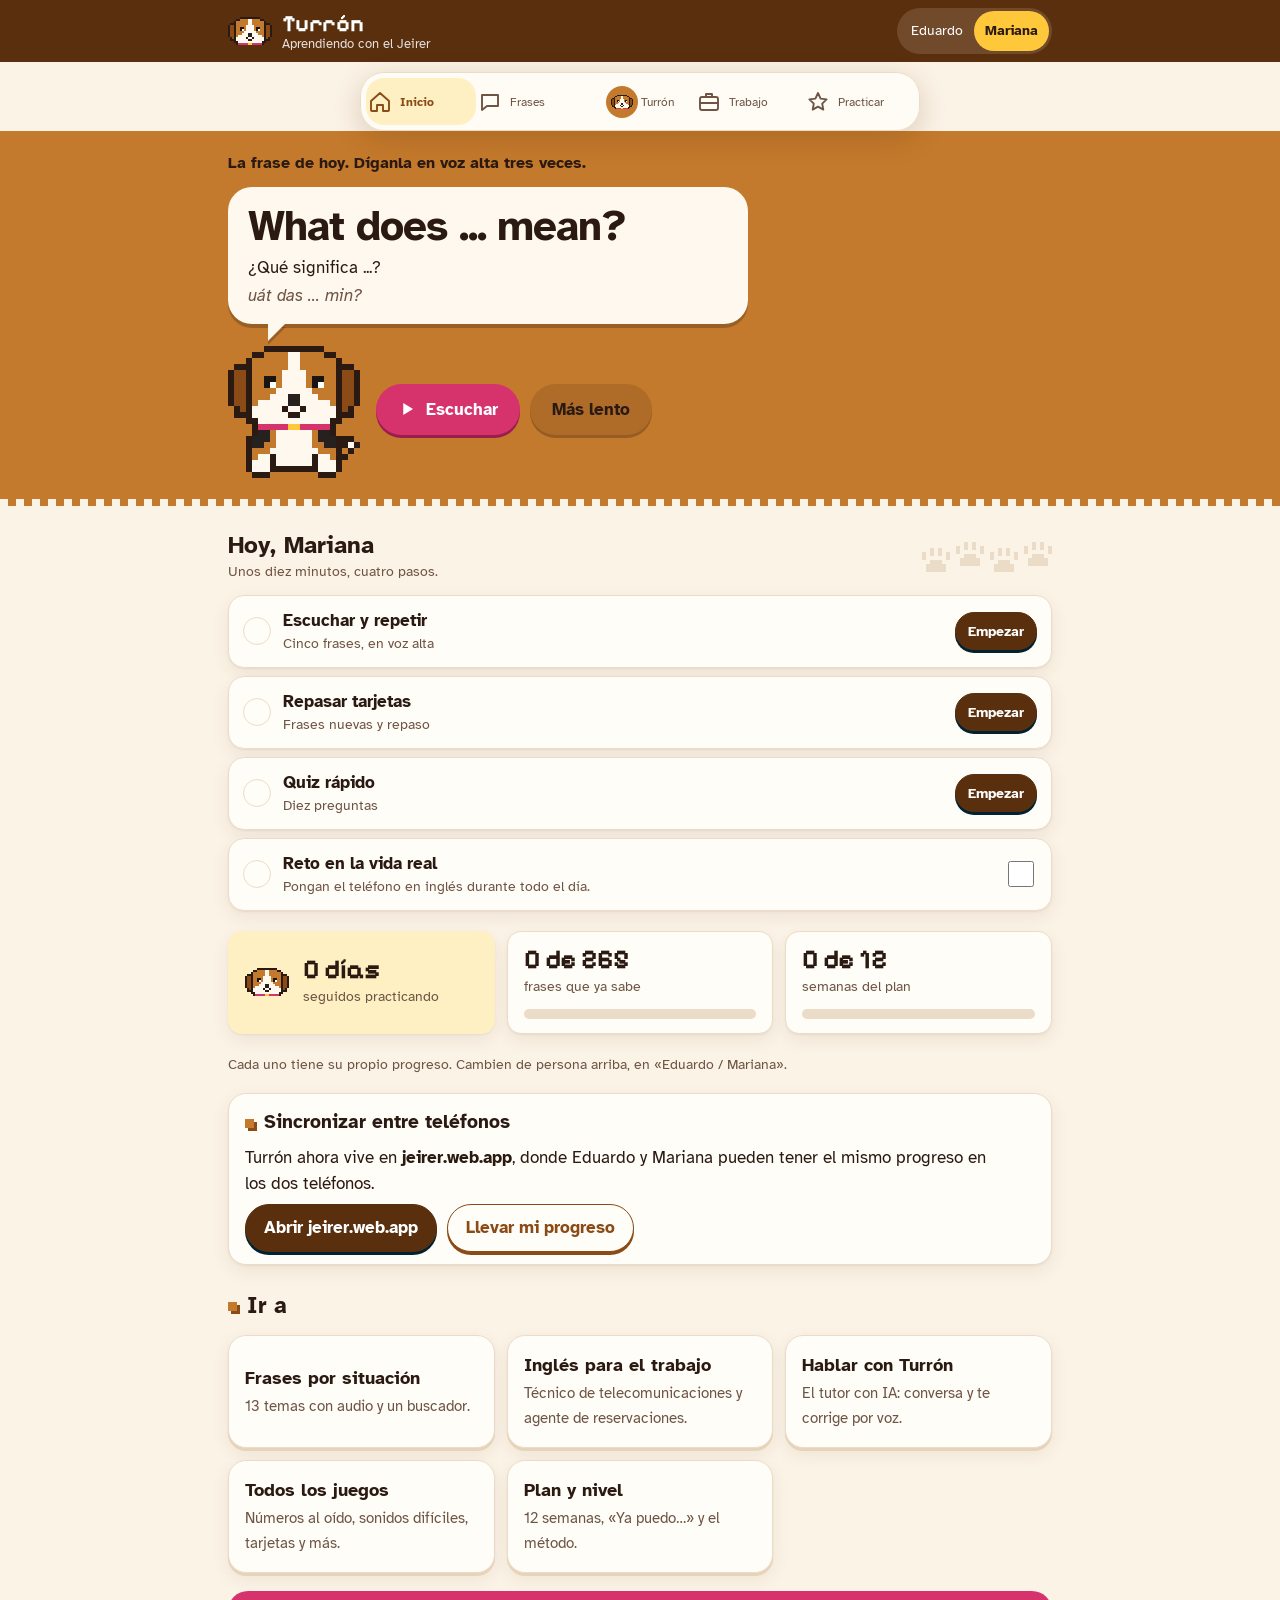
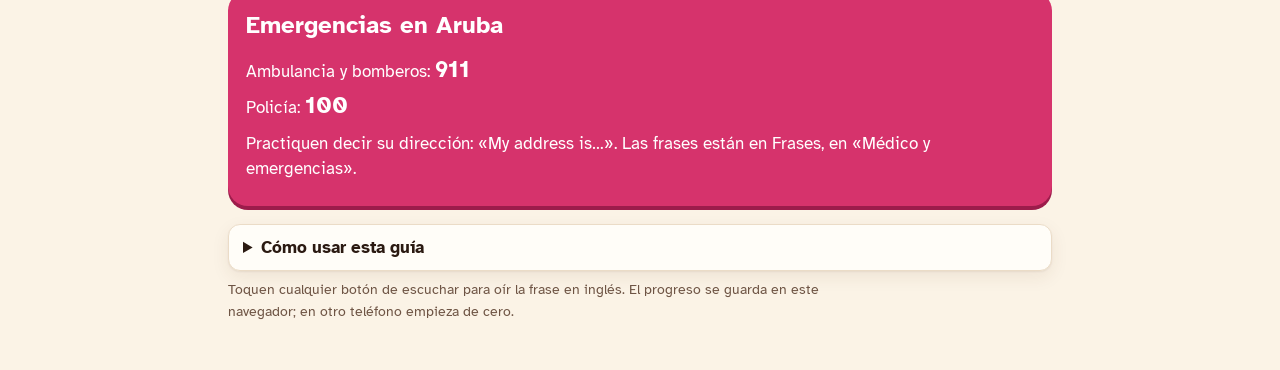
==== index.html @ 10427255 "App Check con Fraud Defense (reCAPTCHA Enterprise) para Gemini Co-Authored-By: Claude Opus 5.5 <nore" ====
<!DOCTYPE html>
<html lang="es">
<head>
<meta charset="utf-8">
<meta name="viewport" content="width=device-width, initial-scale=1, viewport-fit=cover">
<title>Turrón: aprendiendo con el Jeirer</title>
<script>
/* Turrón con Gemini (API de Google AI Studio). La clave la pega cada persona
   en su teléfono y se guarda solo en ese navegador; no está en la página. */
(function(){
  var MODEL = "gemini-3.5-flash-lite", KEY = "turron-gemini-key";
  function getKey(){ try{ return localStorage.getItem(KEY) || ""; }catch(e){ return ""; } }
  window.TUTOR_KEY = { get: getKey, set: function(v){ try{ if(v) localStorage.setItem(KEY, v); else localStorage.removeItem(KEY); }catch(e){} } };
  window.TUTOR_GEMINI = function(msgs){
    var key = getKey();
    if (!key) return Promise.reject({ code: "clave" });
    var sys = msgs[0].content, rest = msgs.slice(1);
    var contents = rest.length ? rest.map(function(m){ return { role: m.role === "assistant" ? "model" : "user", parts: [{ text: m.content }] }; })
                               : [{ role: "user", parts: [{ text: "Start the conversation now." }] }];
    return fetch("https://generativelanguage.googleapis.com/v1beta/models/" + MODEL + ":generateContent", {
      method: "POST",
      headers: { "Content-Type": "application/json", "x-goog-api-key": key },
      body: JSON.stringify({ systemInstruction: { parts: [{ text: sys }] }, contents: contents,
        generationConfig: { maxOutputTokens: 400, temperature: 0.7 } })
    }).then(function(r){
      if (r.status === 429) throw { code: "rate_limited" };
      if (r.status === 400 || r.status === 401 || r.status === 403) return r.text().then(function(t){ throw { code: /API_KEY|API key|PERMISSION|unauth/i.test(t) ? "clave" : "gemini", message: t.slice(0, 300) }; });
      if (!r.ok) throw { code: "gemini", message: "HTTP " + r.status };
      return r.json();
    }).then(function(j){
      var c = j && j.candidates && j.candidates[0], parts = c && c.content && c.content.parts || [];
      return parts.map(function(p){ return p.text || ""; }).join("");
    }, function(e){ if (e && e.code) throw e; throw { code: "gemini", message: String(e) }; });
  };
})();
</script>
<link rel="manifest" href="manifest.webmanifest">
<link rel="apple-touch-icon" href="icons/apple-touch-icon.png">
<meta name="apple-mobile-web-app-capable" content="yes">
<meta name="mobile-web-app-capable" content="yes">
<meta name="apple-mobile-web-app-status-bar-style" content="black-translucent">
<meta name="apple-mobile-web-app-title" content="Turrón">
<script>
if('serviceWorker' in navigator && /^https?:$/.test(location.protocol)){
  window.addEventListener('load',function(){ navigator.serviceWorker.register('sw.js').catch(function(){}); });
}
</script>
<script>
/* Sincronización del progreso entre teléfonos con Firebase (solo en jeirer.web.app).
   Cada persona entra con su cuenta de Google y se une a un «hogar» con un código.
   El progreso sigue viviendo en el teléfono (localStorage); Firebase solo lo comparte.
   La configuración de abajo es pública por diseño: la seguridad está en firestore.rules. */
(function(){
  var CFG={apiKey:"AIzaSyDp_7oEY4YRsRxOsjyzbhhefSRKm5dc84Q",authDomain:"jeirer.firebaseapp.com",projectId:"jeirer",appId:"1:542831715434:web:0a269a1de3c63486dbd613",messagingSenderId:"542831715434"};
  /* App Check (obligatorio para Gemini por Firebase desde nov. 2026): clave de sitio de Fraud Defense (reCAPTCHA Enterprise), pública por diseño. */
  var APPCHECK_KEY="6LetvSAuAAAAAGkggZKzPpXpfhjb1rHWyT9WV4M_";
  var SDK="https://www.gstatic.com/firebasejs/12.0.0/", HOME="https://jeirer.web.app/", FLAG="turron-sync", HKEY="turron-hogar";
  var host=location.hostname, onFirebase=/^jeirer\.(web\.app|firebaseapp\.com)$/.test(host), local=/^(localhost|127\.0\.0\.1)$/.test(host);
  var S={on:onFirebase||local, ready:false, loading:false, user:null, prof:null, profLoaded:false, hogar:null, code:'', status:'', err:'', who:'', remote:null, unsub:null, timer:0};
  var F=null; // módulos de Firebase
  function lsGet(k){ try{ return localStorage.getItem(k); }catch(e){ return null; } }
  function lsSet(k,v){ try{ if(v==null) localStorage.removeItem(k); else localStorage.setItem(k,v); }catch(e){} }
  function app(){ return window.TURRON_APP; }
  function esc(s){ return app()?app().esc(s):String(s); }
  function redraw(){ var c=document.getElementById('syncCard'); if(c) c.outerHTML=card(); gateUpdate(); }

  /* ---------- unir progreso: nunca se pierde lo aprendido en ninguno de los dos teléfonos ---------- */
  function obj(x){ return x&&typeof x==='object'&&!Array.isArray(x)?x:{}; }
  function mergeP(a,b){ a=obj(a); b=obj(b); var au=a.u||0, bu=b.u||0, newer=bu>au?b:a, o={}, k;
    o.u=Math.max(au,bu);
    o.known={}; [a.known,b.known].forEach(function(m){ m=obj(m); for(k in m) if(m[k]) o.known[k]=true; });
    o.days={}; [a.days,b.days].forEach(function(m){ m=obj(m); for(k in m) if(m[k]) o.days[k]=m[k]; });
    o.srs={}; [a.srs,b.srs].forEach(function(m){ m=obj(m); for(k in m){ var e=m[k], c=o.srs[k]; if(e&&(!c||(e.d||0)>(c.d||0)||((e.d||0)===(c.d||0)&&(e.b||0)>(c.b||0)))) o.srs[k]=e; } });
    var sa=obj(a.sess), sb=obj(b.sess); if(sa.d===sb.d){ o.sess={}; for(k in sa) o.sess[k]=sa[k]; for(k in sb) if(sb[k]) o.sess[k]=sb[k]; } else o.sess=(sa.d||0)>(sb.d||0)?sa:sb;
    var seen={}; o.mine=[]; (Array.isArray(newer.mine)?newer.mine:[]).concat(Array.isArray(newer===a?b.mine:a.mine)?(newer===a?b.mine:a.mine):[]).forEach(function(x){ if(x&&x.en&&!seen[x.en]){ seen[x.en]=1; o.mine.push(x); } });
    ['weeks','track','goals','cando'].forEach(function(f){ o[f]=obj(newer[f]); });
    for(k in newer) if(!(k in o)) o[k]=newer[k];
    return o; }
  function mergeAll(loc,rem){ var o={who:loc.who||'ella'}; ['el','ella'].forEach(function(w){ o[w]=mergeP(loc[w],rem[w]); }); return o; }
  function parseRemote(d){ var o={}; ['el','ella'].forEach(function(w){ try{ o[w]=d&&d[w]?JSON.parse(d[w]):{}; }catch(e){ o[w]={}; } }); return o; }
  function same(a,b){ return JSON.stringify(a.el)===JSON.stringify(b.el)&&JSON.stringify(a.ella)===JSON.stringify(b.ella); }

  /* ---------- Firebase ---------- */
  function load(){ if(F) return Promise.resolve(F); if(S.loading) return S.loading;
    S.loading=Promise.all([import(SDK+'firebase-app.js'),import(SDK+'firebase-auth.js'),import(SDK+'firebase-firestore.js')]).then(function(m){
      var cfg={}; for(var k in CFG) cfg[k]=CFG[k]; if(onFirebase) cfg.authDomain=host; // mismo dominio: el login funciona en iPhone
      var a=m[0].initializeApp(cfg);
      var ac=APPCHECK_KEY&&!local?import(SDK+'firebase-app-check.js').then(function(c){ c.initializeAppCheck(a,{provider:new c.ReCaptchaEnterpriseProvider(APPCHECK_KEY),isTokenAutoRefreshEnabled:true}); }).catch(function(){}):Promise.resolve();
      return ac.then(function(){ F={app:a,A:m[1],D:m[2],auth:m[1].getAuth(a),db:m[2].getFirestore(a)};
        m[1].onAuthStateChanged(F.auth,onUser); return F; }); });
    return S.loading; }
  function onUser(u){ S.user=u; S.ready=true; S.err=''; window.TUTOR_AI_READY=!!u; if(u&&app()&&app().aiReady){ try{ app().aiReady(); }catch(e){} }
    if(!u){ stopListen(); S.prof=null; S.hogar=null; S.profLoaded=false; lsSet(FLAG,null); lsSet(HKEY,null); redraw(); return; }
    lsSet(FLAG,'1'); var cached=(lsGet(HKEY)||'').split('|'); if(cached[0]===u.uid&&cached[1]){ S.hogar=cached[1]; S.profLoaded=true; listen(); }
    F.D.getDoc(F.D.doc(F.db,'users',u.uid)).then(function(s){ S.prof=s.exists()?s.data():null; S.profLoaded=true;
      if(S.prof&&S.prof.hogar){ if(S.hogar!==S.prof.hogar){ S.hogar=S.prof.hogar; listen(); } lsSet(HKEY,u.uid+'|'+S.hogar); } redraw(); })
      .catch(function(e){ if(S.hogar){ redraw(); return; } fail(e); }); }
  function fail(e){ S.err=(e&&e.code==='permission-denied')?'Ese código no existe o el hogar ya está lleno.':(e&&/offline|unavailable/.test(e.code||''))?'Sin conexión. Se sincroniza al volver.':'No se pudo sincronizar. Prueben otra vez.'; redraw(); }
  function stopListen(){ if(S.unsub){ S.unsub(); S.unsub=null; } }
  function listen(){ stopListen(); var ref=F.D.doc(F.db,'hogares',S.hogar);
    S.unsub=F.D.onSnapshot(ref,function(s){ if(!s.exists()) return; var d=s.data(); S.code=d.code||S.code; S.remote=parseRemote(d);
      var A=app(); if(!A) return; var loc=A.get(), m=mergeAll(loc,S.remote);
      if(!same(m,loc)) A.put(m);
      if(!same(m,S.remote)) push(); else { S.status='Sincronizado'; redraw(); } },fail); }
  function push(){ clearTimeout(S.timer); S.timer=setTimeout(flush,1200); }
  function flush(){ clearTimeout(S.timer); S.timer=0; if(!F||!S.user||!S.hogar||!app()) return; var loc=app().get(), m=S.remote?mergeAll(loc,S.remote):loc;
    S.status='Guardando…'; redraw();
    F.D.setDoc(F.D.doc(F.db,'hogares',S.hogar),{el:JSON.stringify(m.el||{}),ella:JSON.stringify(m.ella||{}),updated:F.D.serverTimestamp()},{merge:true})
      .then(function(){ S.status='Sincronizado'; redraw(); }).catch(fail); }
  document.addEventListener('visibilitychange',function(){ if(document.hidden&&S.timer) flush(); });

  function signIn(){ S.err=''; lsSet(FLAG,'1'); load().then(function(){ var p=new F.A.GoogleAuthProvider(); p.setCustomParameters({prompt:'select_account'});
      var mobile=matchMedia('(pointer:coarse)').matches||matchMedia('(display-mode: standalone)').matches;
      return (mobile&&onFirebase)?F.A.signInWithRedirect(F.auth,p):F.A.signInWithPopup(F.auth,p); }).catch(function(e){ if(e&&/popup-closed|cancelled/.test(e.code||'')) return; S.err='No se pudo entrar con Google. Prueben otra vez.'; redraw(); }); }
  function newCode(){ var A='ABCDEFGHJKLMNPQRSTUVWXYZ23456789', c=''; var r=new Uint32Array(6); crypto.getRandomValues(r); for(var i=0;i<6;i++) c+=A[r[i]%A.length]; return c; }
  function saveProfile(hid,who){ return F.D.setDoc(F.D.doc(F.db,'users',S.user.uid),{hogar:hid,who:who,updated:F.D.serverTimestamp()}).then(function(){ S.prof={hogar:hid,who:who}; S.hogar=hid; S.profLoaded=true; lsSet(HKEY,S.user.uid+'|'+hid); if(app()) app().who(who); listen(); redraw(); }); }
  function create(who){ var uid=S.user.uid, ref=F.D.doc(F.D.collection(F.db,'hogares')), code=newCode(), loc=app().get();
    S.status='Creando el hogar…'; redraw();
    return F.D.setDoc(ref,{members:[uid],code:code,el:JSON.stringify(loc.el||{}),ella:JSON.stringify(loc.ella||{}),updated:F.D.serverTimestamp()})
      .then(function(){ return F.D.setDoc(F.D.doc(F.db,'codes',code),{hogar:ref.id,owner:uid}); })
      .then(function(){ S.code=code; return saveProfile(ref.id,who); }).catch(fail); }
  function join(code,who){ code=String(code||'').toUpperCase().replace(/[^A-Z0-9]/g,''); if(code.length!==6){ S.err='El código tiene 6 letras y números.'; redraw(); return; }
    S.status='Uniéndome…'; S.err=''; redraw();
    F.D.getDoc(F.D.doc(F.db,'codes',code)).then(function(s){ if(!s.exists()) throw {code:'permission-denied'}; var hid=s.data().hogar;
      return F.D.updateDoc(F.D.doc(F.db,'hogares',hid),{members:F.D.arrayUnion(S.user.uid)}).catch(function(e){ if(e&&e.code==='permission-denied') return; throw e; }) // ya era miembro
        .then(function(){ S.code=code; return saveProfile(hid,who); }); }).catch(fail); }
  function signOut(){ if(S.timer) flush(); stopListen(); lsSet(HKEY,null); F.A.signOut(F.auth); }

  /* ---------- Gemini por Firebase AI Logic: con sesión iniciada, Turrón no pide clave ----------
     La clave de Gemini la guarda Firebase; la página nunca la ve. Si alguien tiene su propia clave,
     se usa como respaldo cuando Firebase falla (salvo por límite de uso). */
  var AIM='gemini-3.5-flash-lite';
  function aiCall(msgs){ return load().then(function(){ return F.auth.authStateReady(); }).then(function(){ if(!F.auth.currentUser) throw {code:'clave'}; if(F.AI) return; return import(SDK+'firebase-ai.js').then(function(m){ F.AIm=m; F.AI=m.getAI(F.app,{backend:new m.GoogleAIBackend()}); }); }).then(function(){
      var model=F.AIm.getGenerativeModel(F.AI,{model:AIM,systemInstruction:msgs[0].content,generationConfig:{maxOutputTokens:400,temperature:0.7}}), rest=msgs.slice(1);
      var contents=rest.length?rest.map(function(m){ return {role:m.role==='assistant'?'model':'user',parts:[{text:m.content}]}; }):[{role:'user',parts:[{text:'Start the conversation now.'}]}];
      return model.generateContent({contents:contents}).then(function(r){ return r.response.text(); });
    }).catch(function(e){ if(e&&e.code&&!e.message) throw e; var msg=String(e&&e.message||e); throw {code:/429|quota|RESOURCE_EXHAUSTED/i.test(msg)?'rate_limited':'gemini',message:msg.slice(0,300)}; }); }
  var keyGemini=window.TUTOR_GEMINI;
  window.TUTOR_GEMINI=function(msgs){
    if(S.on&&(S.user||lsGet(FLAG))) return aiCall(msgs).catch(function(e){ if(e.code!=='rate_limited'&&keyGemini&&window.TUTOR_KEY&&window.TUTOR_KEY.get()) return keyGemini(msgs); throw e; });
    return keyGemini?keyGemini(msgs):Promise.reject({code:'clave'}); };

  /* ---------- llevar el progreso desde GitHub Pages ---------- */
  function carryURL(){ var m=app().get(); var json=JSON.stringify({el:m.el,ella:m.ella}); return HOME+'#importar='+btoa(unescape(encodeURIComponent(json))); }
  var imported=null;
  (function(){ var h=location.hash; if(h.indexOf('#importar=')!==0) return; try{ imported=JSON.parse(decodeURIComponent(escape(atob(h.slice(10))))); }catch(e){ imported=null; }
    try{ history.replaceState(null,'',location.pathname+'#inicio'); }catch(e){} })();
  function applyImport(){ var A=app(); if(!A||!imported) return; var m=mergeAll(A.get(),{el:obj(imported.el),ella:obj(imported.ella)}); imported=null; A.put(m); if(S.hogar) push(); }

  /* ---------- quién soy y hogar (pantalla de bienvenida y tarjeta) ---------- */
  function stepHogar(){ var w=S.who||(app()?app().get().who:'ella');
    return '<p>¿Quién eres?</p><div class="row" role="group" aria-label="¿Quién eres?"><button class="btn small" data-sync="who" data-w="el" aria-pressed="'+(w==='el')+'">Soy Eduardo</button><button class="btn small" data-sync="who" data-w="ella" aria-pressed="'+(w==='ella')+'">Soy Mariana</button></div>'+
      '<p><b>¿Es el primer teléfono?</b> Creen el hogar y les damos un código para el otro.</p><button class="btn fill" data-sync="create">Crear el hogar</button>'+
      '<p><b>¿Ya tienen un código?</b> Escríbanlo aquí:</p><div class="bar"><input class="inp" id="syncCode" maxlength="7" autocomplete="off" autocapitalize="characters" enterkeyhint="go" aria-label="Código del hogar" style="flex:1;min-width:0;text-transform:uppercase;letter-spacing:.15em"><button class="btn" data-sync="join">Unirme</button></div>'+
      (S.status&&!S.err?'<p class="note">'+esc(S.status)+'</p>':'')+(S.err?'<p class="fb bad">'+esc(S.err)+'</p>':''); }

  /* ---------- pantalla de bienvenida: primero Google, después el hogar ---------- */
  function needGate(){ if(!S.on) return false;
    if(!S.ready) return !lsGet(FLAG)&&navigator.onLine!==false; // con sesión guardada no se bloquea mientras carga
    if(!S.user) return navigator.onLine!==false;                  // sin internet no se puede entrar: se deja usar la app
    return S.profLoaded&&!S.hogar; }
  var gateKey='', gateAnim=0, gateTick=0;
  function gateUpdate(){ var g=document.getElementById('gate'), need=needGate();
    if(!need){ if(g){ g.remove(); document.documentElement.classList.remove('gated'); } gateKey=''; clearInterval(gateAnim); gateAnim=0; return; }
    var A=app(), dog=A&&A.welcomeFrame?A.welcomeFrame(0):((document.querySelector('#splash span')||{}).innerHTML||''), inner;
    if(!S.user) inner='<button class="btn gbtn" data-sync="in">Entrar con Google</button>'+(S.err?'<p class="gerr">'+esc(S.err)+'</p>':'');
    else inner='<p class="glead">Hola, '+esc((S.user.displayName||S.user.email||'').split(' ')[0])+'.</p>'+stepHogar()+'<p><button class="slow" data-sync="out">Usar otra cuenta</button></p>';
    var html='<div class="gate-in"><p class="gsay" aria-hidden="true">¡Bienvenidos!</p><span class="gdog" id="gdog" aria-hidden="true">'+dog+'</span><h1>Turrón</h1><div class="'+(S.user?'gbody':'gsolo')+'">'+inner+'</div></div>';
    if(html===gateKey) return; gateKey=html;
    var keep=document.activeElement&&document.activeElement.id==='syncCode'?document.activeElement.value:null;
    if(!g){ g=document.createElement('div'); g.id='gate'; g.setAttribute('role','dialog'); g.setAttribute('aria-modal','true'); g.setAttribute('aria-label','Entrar a Turrón'); document.body.appendChild(g); document.documentElement.classList.add('gated'); }
    g.innerHTML=html; if(keep!==null){ var i=document.getElementById('syncCode'); if(i){ i.value=keep; i.focus(); } }
    else { var b=g.querySelector('button'); if(b) try{ b.focus({preventScroll:true}); }catch(e){} }
    if(!gateAnim&&A&&A.welcomeFrame){ gateTick=0; gateAnim=setInterval(function(){ var d=document.getElementById('gdog'); if(!d){ clearInterval(gateAnim); gateAnim=0; return; } if(!document.hidden) d.innerHTML=app().welcomeFrame(++gateTick); },230); } }
  window.addEventListener('online',gateUpdate); window.addEventListener('offline',gateUpdate);

  /* ---------- tarjeta en Inicio ---------- */
  function card(){ var b='<section class="sync" id="syncCard" aria-live="polite"><h2>Sincronizar entre teléfonos</h2>';
    if(imported) return b+'<p>Trajeron su progreso desde la versión anterior. ¿Lo sumamos al de este teléfono? No se borra nada.</p><div class="row"><button class="btn fill" data-sync="import">Sumar mi progreso</button><button class="btn" data-sync="noimport">Ahora no</button></div></section>';
    if(!S.on) return b+'<p>Turrón ahora vive en <b>jeirer.web.app</b>, donde Eduardo y Mariana pueden tener el mismo progreso en los dos teléfonos.</p><div class="row"><a class="btn fill" href="'+HOME+'">Abrir jeirer.web.app</a><button class="btn" data-sync="carry">Llevar mi progreso</button></div></section>';
    if(!S.ready&&lsGet(FLAG)) return b+'<p class="note">Conectando…</p></section>';
    if(!S.user) return b+'<p>Entren con su cuenta de Google para que el progreso, la racha y el cuaderno estén en los dos teléfonos y en la laptop.</p><button class="btn fill" data-sync="in">Entrar con Google</button>'+(S.err?'<p class="fb bad">'+esc(S.err)+'</p>':'')+'</section>';
    var name=esc((S.user.displayName||S.user.email||'').split(' ')[0]);
    if(!S.hogar) return b+'<p>Hola, '+name+'.</p>'+stepHogar()+'<p><button class="slow" data-sync="out">Salir de la cuenta</button></p></section>';
    return b+'<p>Hola, '+name+'. '+(S.status==='Sincronizado'?'El progreso está sincronizado.':esc(S.status||'Conectando…'))+'</p>'+
      (S.code?'<p>Código del hogar: <b class="hcode">'+esc(S.code)+'</b><br><span class="note">Para el otro teléfono: entren con su Google y escriban este código.</span></p>':'')+
      (S.err?'<p class="fb bad">'+esc(S.err)+'</p>':'')+'<p><button class="slow" data-sync="out">Salir de la cuenta</button></p></section>'; }

  document.addEventListener('click',function(e){ var t=e.target.closest&&e.target.closest('[data-sync]'); if(!t) return; var a=t.getAttribute('data-sync');
    if(a==='in') signIn();
    else if(a==='who'){ S.who=t.getAttribute('data-w'); redraw(); }
    else if(a==='create'){ create(S.who||app().get().who); }
    else if(a==='join'){ var i=document.getElementById('syncCode'); join(i&&i.value,S.who||app().get().who); }
    else if(a==='out') signOut();
    else if(a==='carry'){ location.href=carryURL(); }
    else if(a==='import'){ applyImport(); redraw(); }
    else if(a==='noimport'){ imported=null; redraw(); } });
  document.addEventListener('keydown',function(e){ if(e.key==='Enter'&&e.target&&e.target.id==='syncCode'){ e.preventDefault(); var b=document.querySelector('[data-sync=join]'); if(b) b.click(); } });

  window.TURRON_SYNC={ card:card, canSignIn:function(){ return S.on&&!S.user; }, changed:function(){ var A=app(); if(A){ var m=A.get(); if(m[m.who]) m[m.who].u=Date.now(); } if(S.user&&S.hogar) push(); } };
  window.TUTOR_AI_READY=S.on&&!!lsGet(FLAG);
  if(S.on){ if(document.readyState==='loading') document.addEventListener('DOMContentLoaded',gateUpdate); else gateUpdate();
    load().catch(function(){ S.ready=true; S.err='No se pudo conectar. Revisen el internet y prueben otra vez.'; redraw(); }); }
})();
</script>

<meta name="theme-color" media="(prefers-color-scheme: light)" content="#5A2F0E">
<meta name="theme-color" media="(prefers-color-scheme: dark)" content="#8A4B17">
<meta name="color-scheme" content="light dark">
<link rel="icon" href="data:image/svg+xml,%3Csvg viewBox='0 0 22 14' shape-rendering='crispEdges' xmlns='http://www.w3.org/2000/svg'%3E%3Crect x='6' y='0' width='10' height='1' fill='%232B1A12'/%3E%3Crect x='4' y='1' width='2' height='1' fill='%232B1A12'/%3E%3Crect x='6' y='1' width='4' height='1' fill='%23C47A2C'/%3E%3Crect x='10' y='1' width='2' height='1' fill='%23FFF8EE'/%3E%3Crect x='12' y='1' width='4' height='1' fill='%23C47A2C'/%3E%3Crect x='16' y='1' width='2' height='1' fill='%232B1A12'/%3E%3Crect x='3' y='2' width='1' height='1' fill='%232B1A12'/%3E%3Crect x='4' y='2' width='6' height='1' fill='%23C47A2C'/%3E%3Crect x='10' y='2' width='2' height='1' fill='%23FFF8EE'/%3E%3Crect x='12' y='2' width='6' height='1' fill='%23C47A2C'/%3E%3Crect x='18' y='2' width='1' height='1' fill='%232B1A12'/%3E%3Crect x='1' y='3' width='3' height='1' fill='%232B1A12'/%3E%3Crect x='4' y='3' width='6' height='1' fill='%23C47A2C'/%3E%3Crect x='10' y='3' width='2' height='1' fill='%23FFF8EE'/%3E%3Crect x='12' y='3' width='6' height='1' fill='%23C47A2C'/%3E%3Crect x='18' y='3' width='3' height='1' fill='%232B1A12'/%3E%3Crect x='0' y='4' width='1' height='1' fill='%232B1A12'/%3E%3Crect x='1' y='4' width='2' height='1' fill='%238A4B17'/%3E%3Crect x='3' y='4' width='1' height='1' fill='%232B1A12'/%3E%3Crect x='4' y='4' width='5' height='1' fill='%23C47A2C'/%3E%3Crect x='9' y='4' width='4' height='1' fill='%23FFF8EE'/%3E%3Crect x='13' y='4' width='5' height='1' fill='%23C47A2C'/%3E%3Crect x='18' y='4' width='1' height='1' fill='%232B1A12'/%3E%3Crect x='19' y='4' width='2' height='1' fill='%238A4B17'/%3E%3Crect x='21' y='4' width='1' height='1' fill='%232B1A12'/%3E%3Crect x='0' y='5' width='1' height='1' fill='%232B1A12'/%3E%3Crect x='1' y='5' width='2' height='1' fill='%238A4B17'/%3E%3Crect x='3' y='5' width='1' height='1' fill='%232B1A12'/%3E%3Crect x='4' y='5' width='2' height='1' fill='%23C47A2C'/%3E%3Crect x='6' y='5' width='2' height='1' fill='%231B1512'/%3E%3Crect x='8' y='5' width='1' height='1' fill='%23C47A2C'/%3E%3Crect x='9' y='5' width='4' height='1' fill='%23FFF8EE'/%3E%3Crect x='13' y='5' width='1' height='1' fill='%23C47A2C'/%3E%3Crect x='14' y='5' width='2' height='1' fill='%231B1512'/%3E%3Crect x='16' y='5' width='2' height='1' fill='%23C47A2C'/%3E%3Crect x='18' y='5' width='1' height='1' fill='%232B1A12'/%3E%3Crect x='19' y='5' width='2' height='1' fill='%238A4B17'/%3E%3Crect x='21' y='5' width='1' height='1' fill='%232B1A12'/%3E%3Crect x='0' y='6' width='1' height='1' fill='%232B1A12'/%3E%3Crect x='1' y='6' width='2' height='1' fill='%238A4B17'/%3E%3Crect x='3' y='6' width='1' height='1' fill='%232B1A12'/%3E%3Crect x='4' y='6' width='2' height='1' fill='%23C47A2C'/%3E%3Crect x='6' y='6' width='1' height='1' fill='%231B1512'/%3E%3Crect x='7' y='6' width='1' height='1' fill='%23FFFFFF'/%3E%3Crect x='8' y='6' width='1' height='1' fill='%23C47A2C'/%3E%3Crect x='9' y='6' width='4' height='1' fill='%23FFF8EE'/%3E%3Crect x='13' y='6' width='1' height='1' fill='%23C47A2C'/%3E%3Crect x='14' y='6' width='1' height='1' fill='%231B1512'/%3E%3Crect x='15' y='6' width='1' height='1' fill='%23FFFFFF'/%3E%3Crect x='16' y='6' width='2' height='1' fill='%23C47A2C'/%3E%3Crect x='18' y='6' width='1' height='1' fill='%232B1A12'/%3E%3Crect x='19' y='6' width='2' height='1' fill='%238A4B17'/%3E%3Crect x='21' y='6' width='1' height='1' fill='%232B1A12'/%3E%3Crect x='0' y='7' width='1' height='1' fill='%232B1A12'/%3E%3Crect x='1' y='7' width='2' height='1' fill='%238A4B17'/%3E%3Crect x='3' y='7' width='1' height='1' fill='%232B1A12'/%3E%3Crect x='4' y='7' width='4' height='1' fill='%23C47A2C'/%3E%3Crect x='8' y='7' width='6' height='1' fill='%23FFF8EE'/%3E%3Crect x='14' y='7' width='4' height='1' fill='%23C47A2C'/%3E%3Crect x='18' y='7' width='1' height='1' fill='%232B1A12'/%3E%3Crect x='19' y='7' width='2' height='1' fill='%238A4B17'/%3E%3Crect x='21' y='7' width='1' height='1' fill='%232B1A12'/%3E%3Crect x='0' y='8' width='1' height='1' fill='%232B1A12'/%3E%3Crect x='1' y='8' width='2' height='1' fill='%238A4B17'/%3E%3Crect x='3' y='8' width='1' height='1' fill='%232B1A12'/%3E%3Crect x='4' y='8' width='3' height='1' fill='%23C47A2C'/%3E%3Crect x='7' y='8' width='3' height='1' fill='%23FFF8EE'/%3E%3Crect x='10' y='8' width='2' height='1' fill='%2326211F'/%3E%3Crect x='12' y='8' width='3' height='1' fill='%23FFF8EE'/%3E%3Crect x='15' y='8' width='3' height='1' fill='%23C47A2C'/%3E%3Crect x='18' y='8' width='1' height='1' fill='%232B1A12'/%3E%3Crect x='19' y='8' width='2' height='1' fill='%238A4B17'/%3E%3Crect x='21' y='8' width='1' height='1' fill='%232B1A12'/%3E%3Crect x='0' y='9' width='1' height='1' fill='%232B1A12'/%3E%3Crect x='1' y='9' width='2' height='1' fill='%238A4B17'/%3E%3Crect x='3' y='9' width='1' height='1' fill='%232B1A12'/%3E%3Crect x='4' y='9' width='1' height='1' fill='%23C47A2C'/%3E%3Crect x='5' y='9' width='5' height='1' fill='%23FFF8EE'/%3E%3Crect x='10' y='9' width='2' height='1' fill='%2326211F'/%3E%3Crect x='12' y='9' width='5' height='1' fill='%23FFF8EE'/%3E%3Crect x='17' y='9' width='1' height='1' fill='%23C47A2C'/%3E%3Crect x='18' y='9' width='1' height='1' fill='%232B1A12'/%3E%3Crect x='19' y='9' width='2' height='1' fill='%238A4B17'/%3E%3Crect x='21' y='9' width='1' height='1' fill='%232B1A12'/%3E%3Crect x='1' y='10' width='1' height='1' fill='%232B1A12'/%3E%3Crect x='2' y='10' width='1' height='1' fill='%238A4B17'/%3E%3Crect x='3' y='10' width='1' height='1' fill='%232B1A12'/%3E%3Crect x='4' y='10' width='5' height='1' fill='%23FFF8EE'/%3E%3Crect x='9' y='10' width='1' height='1' fill='%232B1A12'/%3E%3Crect x='10' y='10' width='2' height='1' fill='%23FFF8EE'/%3E%3Crect x='12' y='10' width='1' height='1' fill='%232B1A12'/%3E%3Crect x='13' y='10' width='5' height='1' fill='%23FFF8EE'/%3E%3Crect x='18' y='10' width='1' height='1' fill='%232B1A12'/%3E%3Crect x='19' y='10' width='1' height='1' fill='%238A4B17'/%3E%3Crect x='20' y='10' width='1' height='1' fill='%232B1A12'/%3E%3Crect x='1' y='11' width='3' height='1' fill='%232B1A12'/%3E%3Crect x='4' y='11' width='6' height='1' fill='%23FFF8EE'/%3E%3Crect x='10' y='11' width='2' height='1' fill='%232B1A12'/%3E%3Crect x='12' y='11' width='6' height='1' fill='%23FFF8EE'/%3E%3Crect x='18' y='11' width='3' height='1' fill='%232B1A12'/%3E%3Crect x='3' y='12' width='2' height='1' fill='%232B1A12'/%3E%3Crect x='5' y='12' width='12' height='1' fill='%23FFF8EE'/%3E%3Crect x='17' y='12' width='2' height='1' fill='%232B1A12'/%3E%3Crect x='4' y='13' width='1' height='1' fill='%232B1A12'/%3E%3Crect x='5' y='13' width='5' height='1' fill='%23D6336C'/%3E%3Crect x='10' y='13' width='2' height='1' fill='%23FFC83A'/%3E%3Crect x='12' y='13' width='5' height='1' fill='%23D6336C'/%3E%3Crect x='17' y='13' width='1' height='1' fill='%232B1A12'/%3E%3C/svg%3E">
<link rel="preconnect" href="https://fonts.googleapis.com">
<link href="https://fonts.googleapis.com/css2?family=Pixelify+Sans:wght@500;700&family=Atkinson+Hyperlegible:ital,wght@0,400;0,700;1,400&display=swap" rel="stylesheet">
<style>
:root{
  --foam:#F1F9F8; --paper:#FFFFFF; --ink:#0F2F3A; --soft:#5C7680; --line:#D3E6E6;
  --lagoon:#0B8A99; --deep:#0A4D63; --flamingo:#E4487A; --sun:#FFC83A; --aloe:#2F8F5B;
  --lagoon-t:#DDF2F3; --flamingo-t:#FCE4EC; --sun-t:#FFF3CF; --aloe-t:#DFF2E6;
  --display:"Bricolage Grotesque",system-ui,sans-serif; --body:"Atkinson Hyperlegible",system-ui,sans-serif;
}
*{box-sizing:border-box}
html{scroll-behavior:smooth}
body{margin:0;background:var(--foam);color:var(--ink);font-family:var(--body);font-size:17px;line-height:1.5;padding-bottom:84px}
button{font:inherit;color:inherit;cursor:pointer}
button:focus-visible,input:focus-visible,select:focus-visible,textarea:focus-visible,summary:focus-visible{outline:3px solid var(--flamingo);outline-offset:2px}
h1,h2,h3{font-family:var(--display);line-height:1.12;margin:0}
h1{font-size:clamp(1.9rem,6vw,2.9rem);font-weight:800;letter-spacing:-.02em}
h2{font-size:1.45rem;font-weight:700;margin:1.8rem 0 .7rem}
h3{font-size:1.1rem;font-weight:700;color:var(--deep);margin:1.5rem 0 .5rem}
p{margin:.5rem 0;max-width:68ch}
.wrap{max-width:860px;margin:0 auto;padding:0 18px}

/* top bar */
.top{position:sticky;top:0;z-index:20;background:var(--deep);color:#fff}
.top .wrap{display:flex;align-items:center;gap:12px;padding-top:10px;padding-bottom:10px}
.brand{font-family:var(--display);font-weight:800;font-size:1.05rem;flex:1;line-height:1.1}
.brand small{display:block;font-family:var(--body);font-weight:400;font-size:.78rem;opacity:.8}
.who{display:flex;background:rgba(255,255,255,.14);border-radius:999px;padding:3px}
.who button{border:0;background:none;color:#fff;padding:6px 14px;border-radius:999px;font-size:.9rem}
.who button[aria-pressed=true]{background:var(--sun);color:var(--ink);font-weight:700}

/* tabs */
.tabs{position:fixed;left:0;right:0;bottom:0;z-index:30;background:var(--paper);border-top:2px solid var(--line);display:flex;justify-content:center}
.tabs button{flex:1;max-width:150px;border:0;background:none;padding:9px 4px 11px;font-size:.78rem;color:var(--soft);display:flex;flex-direction:column;align-items:center;gap:2px}
.tabs svg{width:24px;height:24px;stroke:currentColor;fill:none;stroke-width:1.9;stroke-linecap:round;stroke-linejoin:round}
.tabs button[aria-current=page]{color:var(--deep);font-weight:700;box-shadow:inset 0 3px 0 var(--flamingo)}

/* hero */
.hero{background:var(--deep);color:#fff;position:relative;overflow:hidden;padding:26px 0 34px}
.hero::before{content:"";position:absolute;right:-120px;top:-150px;width:270px;height:270px;border-radius:50%;background:var(--sun)}
.hero::after{content:"";position:absolute;left:0;right:0;bottom:-1px;height:18px;background:
  radial-gradient(circle at 12px -6px,transparent 13px,var(--foam) 14px) 0 0/24px 18px repeat-x}
.hero .wrap{position:relative}
.hero .kicker{font-size:.95rem;opacity:.9;margin:0 0 8px;max-width:22ch}
.daily{font-family:var(--display);font-weight:800;font-size:clamp(2rem,8vw,3.6rem);line-height:1.02;letter-spacing:-.025em;margin:0 0 10px;max-width:14ch;text-wrap:balance}
.daily-es{font-size:1.1rem;margin:0;opacity:.95}
.daily-pr{font-style:italic;opacity:.7;margin:2px 0 16px}
.bigplay{display:inline-flex;align-items:center;gap:10px;border:0;background:var(--flamingo);color:#fff;font-weight:700;padding:13px 22px;border-radius:999px;font-size:1.05rem}
.bigplay.ghost{background:rgba(255,255,255,.16)}
.row{display:flex;gap:10px;flex-wrap:wrap}

/* generic pieces */
.btn{border:2px solid var(--deep);background:var(--paper);color:var(--deep);font-weight:700;padding:10px 18px;border-radius:999px}
.btn.fill{background:var(--deep);color:#fff}
.btn.pink{background:var(--flamingo);border-color:var(--flamingo);color:#fff}
.btn.small{padding:6px 12px;font-size:.88rem}
.btn:disabled{opacity:.4;cursor:default}
.stats{display:grid;grid-template-columns:repeat(auto-fit,minmax(150px,1fr));gap:12px;margin:20px 0}
.stat{background:var(--paper);border:2px solid var(--line);border-radius:14px;padding:14px 16px}
.stat b{font-family:var(--display);font-size:1.9rem;display:block;line-height:1}
.stat span{color:var(--soft);font-size:.9rem}
.meter{height:8px;border-radius:9px;background:var(--line);margin-top:10px;overflow:hidden}
.meter i{display:block;height:100%;background:var(--aloe);border-radius:9px}
.box{border-left:6px solid var(--lagoon);background:var(--lagoon-t);border-radius:4px 14px 14px 4px;padding:12px 16px;margin:14px 0}
.box.tip{border-color:var(--sun);background:var(--sun-t)}
.box.warn{border-color:var(--flamingo);background:var(--flamingo-t)}
.box strong.t{display:block;font-family:var(--display);margin-bottom:2px}
ul.bl{padding-left:1.2rem;margin:.5rem 0}
ul.bl li{margin:.35rem 0;max-width:68ch}

.chips{display:flex;gap:8px;overflow-x:auto;padding:14px 18px;margin:0 -18px;scrollbar-width:thin}
.chips button{white-space:nowrap;border:2px solid var(--line);background:var(--paper);border-radius:999px;padding:8px 15px;font-size:.93rem}
.chips button[aria-pressed=true]{background:var(--ink);border-color:var(--ink);color:#fff;font-weight:700}

/* phrase rows */
.phr{background:var(--paper);border:2px solid var(--line);border-radius:14px;margin:8px 0;display:grid;grid-template-columns:auto 1fr auto;gap:4px 12px;padding:11px 12px;align-items:start}
.phr.known{border-color:var(--aloe);background:var(--aloe-t)}
.play{width:44px;height:44px;border-radius:50%;border:0;background:var(--lagoon);color:#fff;display:grid;place-items:center;flex:none}
.play svg{width:18px;height:18px;fill:currentColor}
.play.speaking{background:var(--flamingo)}
.phr .en{font-weight:700;font-size:1.08rem}
.phr .pr{font-style:italic;color:var(--soft);font-size:.92rem}
.phr .es{font-size:.98rem}
.phr .side{display:flex;flex-direction:column;gap:6px;align-items:center}
.slow{border:0;background:none;font-size:.85rem;min-height:36px;min-width:44px;color:var(--deep);text-decoration:underline;padding:8px 4px}
.know{width:42px;height:42px;border-radius:10px;border:2px solid var(--line);background:var(--paper);display:grid;place-items:center;font-weight:700;color:transparent}
.known .know{background:var(--aloe);border-color:var(--aloe);color:#fff}
.vgrid{display:grid;grid-template-columns:repeat(auto-fill,minmax(210px,1fr));gap:8px;margin:8px 0}
.v{text-align:left;border:2px solid var(--line);background:var(--paper);border-radius:12px;padding:8px 12px;display:flex;flex-direction:column}
.v b{font-size:1rem}.v span{color:var(--soft);font-size:.9rem}
.v.speaking{border-color:var(--flamingo)}
.dlg{background:var(--paper);border:2px solid var(--deep);border-radius:16px;padding:14px;margin:16px 0}
.dlg h4{font-family:var(--display);margin:0 0 8px;font-size:1.05rem;display:flex;justify-content:space-between;align-items:center;gap:8px;flex-wrap:wrap}
.ln{display:grid;grid-template-columns:auto 1fr;gap:10px;padding:7px 0;border-top:1px dashed var(--line)}
.ln .play{width:36px;height:36px}
.ln .whoL{font-size:.8rem;color:var(--flamingo);font-weight:700}
.ln .es{color:var(--soft);font-size:.93rem}
.hide-es .ln .es{visibility:hidden}
table.t{width:100%;border-collapse:collapse;margin:10px 0;background:var(--paper);border-radius:12px;overflow:hidden}
table.t td{padding:10px 12px;border-bottom:1px solid var(--line);vertical-align:top}
table.t td:first-child{font-weight:700;width:30%}

/* practice */
.modes{display:grid;grid-template-columns:repeat(auto-fit,minmax(230px,1fr));gap:12px;margin:16px 0}
.mode{text-align:left;border:2px solid var(--line);background:var(--paper);border-radius:16px;padding:16px}
.mode b{font-family:var(--display);font-size:1.15rem;display:block}
.mode span{color:var(--soft);font-size:.93rem}
@media (hover:hover) and (pointer:fine){.mode:hover{border-color:var(--lagoon)}}
.mode i{font-style:normal;display:inline-block;width:38px;height:38px;border-radius:11px;margin-bottom:8px;display:grid;place-items:center;font-weight:800;font-family:var(--display)}
.stage{background:var(--paper);border:2px solid var(--deep);border-radius:20px;padding:22px;margin:16px 0;text-align:center}
.stage .q{font-family:var(--display);font-size:clamp(1.4rem,5vw,2rem);font-weight:700;margin:10px 0 4px;text-wrap:balance}
.stage .sub{color:var(--soft);margin:0 0 14px}
.opts{display:grid;gap:9px;margin:14px 0;text-align:left}
.opt{border:2px solid var(--line);background:var(--foam);border-radius:12px;padding:12px 14px;text-align:left}
.opt.ok{border-color:var(--aloe);background:var(--aloe-t);font-weight:700}
.opt.bad{border-color:var(--flamingo);background:var(--flamingo-t)}
.words{display:flex;flex-wrap:wrap;gap:8px;justify-content:center;min-height:52px;padding:8px;border-radius:12px}
.words.ans{border:2px dashed var(--line);margin-bottom:10px}
.w{border:2px solid var(--deep);background:var(--paper);border-radius:10px;padding:7px 13px;font-weight:700}
.fb{font-weight:700;min-height:1.6em;margin:10px 0}
.fb.ok{color:var(--aloe)}.fb.bad{color:var(--flamingo)}
.card{perspective:1000px;margin:12px auto;max-width:460px}
.card button{width:100%;min-height:210px;border:2px solid var(--deep);border-radius:20px;background:var(--sun-t);padding:22px;font-size:1rem}
.card.flip button{background:var(--lagoon-t)}
.inp{font:inherit;border:2px solid var(--line);border-radius:10px;padding:9px 12px;background:#fff;color:var(--ink);max-width:100%}
.inp.ok{border-color:var(--aloe);background:var(--aloe-t)}
.inp.bad{border-color:var(--flamingo);background:var(--flamingo-t)}
.inp.s{width:6.5em;padding:4px 8px}
.ex{background:var(--paper);border:2px solid var(--line);border-radius:16px;padding:14px 16px;margin:14px 0}
.ex ol{padding-left:1.3rem;margin:.4rem 0}.ex li{margin:.6rem 0}
.ex .inp.w100{width:100%;margin-top:4px}
details{background:var(--paper);border:2px solid var(--line);border-radius:12px;padding:10px 14px;margin:8px 0}
summary{font-weight:700;cursor:pointer}
select.inp{padding-right:28px}
.bar{display:flex;gap:10px;align-items:center;flex-wrap:wrap;margin:12px 0}
.spell{font-family:var(--display);font-size:2.4rem;font-weight:800;letter-spacing:.08em}

/* plan */
.wk{display:grid;grid-template-columns:auto 1fr;gap:12px;background:var(--paper);border:2px solid var(--line);border-radius:14px;padding:12px 14px;margin:8px 0;align-items:start;cursor:pointer}
.wk.done{border-color:var(--aloe);background:var(--aloe-t)}
.wk input{width:24px;height:24px;accent-color:var(--aloe);margin-top:3px}
.wk b{font-family:var(--display)}
.wk small{display:block;color:var(--soft);font-size:.9rem}
.trk{width:100%;border-collapse:collapse;background:var(--paper);border-radius:12px;overflow:hidden}
.trk th,.trk td{padding:8px 4px;border-bottom:1px solid var(--line);text-align:center;font-size:.92rem}
.trk td:first-child,.trk th:first-child{text-align:left;padding-left:12px}
.trk input{width:22px;height:22px;accent-color:var(--lagoon)}
.sos{background:var(--flamingo);color:#fff;border-radius:16px;padding:16px 18px;margin:18px 0}
.sos b{font-family:var(--display);font-size:1.5rem}
.note{color:var(--soft);font-size:.9rem}
@media (min-width:760px){
  body{padding-bottom:0;padding-top:0}
  .tabs{position:sticky;top:0;bottom:auto;border-top:0;border-bottom:2px solid var(--line);order:-1}
  .tabs button{flex-direction:row;gap:8px;font-size:.95rem;padding:12px 10px;max-width:none}
  .tabs button[aria-current=page]{box-shadow:inset 0 -3px 0 var(--flamingo)}
  .top{position:static}
}
@media (prefers-reduced-motion:reduce){html{scroll-behavior:auto}}
.tabs{padding-bottom:env(safe-area-inset-bottom,0)}
button,summary,label{-webkit-tap-highlight-color:transparent;touch-action:manipulation}
html{-webkit-text-size-adjust:100%}
.steps{display:grid;gap:8px;margin:10px 0 18px}
.step{display:grid;grid-template-columns:auto 1fr auto;gap:12px;align-items:center;background:var(--paper);border:2px solid var(--line);border-radius:14px;padding:11px 14px}
.step.done{border-color:var(--aloe);background:var(--aloe-t)}
.step b{font-family:var(--display);display:block}
.step small{color:var(--soft);font-size:.9rem;display:block}
.step .tick{width:28px;height:28px;border-radius:50%;border:2px solid var(--line);display:grid;place-items:center;font-weight:700;color:#fff;background:var(--paper)}
.step.done .tick{background:var(--aloe);border-color:var(--aloe)}
.step input{width:26px;height:26px;accent-color:var(--aloe)}
.opt2{border:2px solid var(--line);background:var(--foam);border-radius:12px;padding:14px}
.opt2.ok{border-color:var(--aloe);background:var(--aloe-t)}
.opt2.bad{border-color:var(--flamingo);background:var(--flamingo-t)}
.tscroll{overflow-x:auto;margin:10px 0}
.tscroll table{margin:0}
table.t th{text-align:left;padding:9px 12px;background:var(--deep);color:#fff;font-size:.9rem}
h2.part{margin-top:2.4rem;padding-top:1.2rem;border-top:3px solid var(--deep)}
.chat{display:flex;flex-direction:column;gap:8px;margin:12px 0;max-height:60vh;max-height:60dvh;overscroll-behavior:contain;overflow-y:auto}
.msg{border-radius:14px;padding:10px 14px;max-width:88%}
.msg.bot{background:var(--paper);border:2px solid var(--line);display:grid;grid-template-columns:auto 1fr;gap:10px;align-self:flex-start}
.msg.bot .play{width:36px;height:36px}
.msg.bot .es{color:var(--soft);font-size:.93rem}
.msg.me{background:var(--deep);color:#fff;align-self:flex-end}
.msg.tipm{background:var(--sun-t);border-left:5px solid var(--sun);align-self:stretch;max-width:100%;font-size:.95rem;border-radius:4px 12px 12px 4px}
input[type=search].inp{-webkit-appearance:none;appearance:none}
.wk span{min-width:0}
#q,#mEn,#mEs{width:100%}
select.inp{max-width:100%}
.bar label{min-width:0;max-width:100%}
#scSel{width:100%;margin-top:4px}
/* ===== v3: rediseño ===== */
:root{--sea:#073B52;--ok-text:#1F7A49;--bad-text:#C42A60;--shade:#C5DADB;--shadow:0 1px 2px rgba(7,59,82,.06),0 6px 18px rgba(7,59,82,.07);color-scheme:light dark}
@media (prefers-color-scheme:dark){:root{
  --foam:#061B25;--paper:#0D2B39;--ink:#EAF6F7;--soft:#9DB8C2;--line:#1F4757;--deep:#9ADCE6;--shade:#04141C;
  --lagoon-t:#0F3A45;--flamingo-t:#3A1626;--sun-t:#3A3010;--aloe-t:#11361F;--ok-text:#74D8A0;--bad-text:#FF8FB3;--shadow:0 1px 2px rgba(0,0,0,.3),0 8px 22px rgba(0,0,0,.28)}
  .box.tip{border-color:#B98F1C}.msg.tipm{border-color:#B98F1C}}
body{padding-bottom:104px}
.top,.hero{background:var(--sea)}
.top{box-shadow:none}
.who button[aria-pressed=true]{color:#0F2F3A}
.fb.ok{color:var(--ok-text)}.fb.bad,.ln .whoL{color:var(--bad-text)}
.inp{background:var(--paper);color:var(--ink);border-width:1.5px;border-radius:12px;min-height:46px}
.inp.s{min-height:36px}
table.t th,.msg.me{background:var(--sea);color:#fff}
.chips button[aria-pressed=true]{background:var(--sea);border-color:var(--sea);color:#fff}
/* superficies más ligeras: menos bordes, más aire */
.stat,.ex,details,.mode,.step,.dlg,.stage,.wk,.msg.bot{border-width:1px;box-shadow:var(--shadow)}
.dlg,.stage{border-color:var(--line)}
.stage{border-radius:24px;padding:24px 20px}
h1{margin-bottom:.3rem}
h2{display:flex;align-items:center;gap:10px}
h2::before{content:"";width:8px;height:1.1em;border-radius:4px;background:var(--sun);flex:none}
h2.part::before{background:var(--flamingo)}
.wrap>h1:first-child,.wrap>.bar+h1{margin-top:20px}
/* botones táctiles */
.btn,.bigplay,.play,.opt,.opt2,.w,.v,.mode,.chips button,.know,.card button{transition:transform .08s ease,box-shadow .08s ease;box-shadow:0 3px 0 var(--bs,var(--shade))}
.btn:active,.bigplay:active,.play:active,.opt:active,.opt2:active,.w:active,.v:active,.mode:active,.chips button:active,.know:active,.card button:active{transform:translateY(3px);box-shadow:0 0 0 var(--bs,var(--shade))}
.btn{border-width:1.5px;--bs:var(--deep);min-height:46px}
.btn.small{min-height:38px}
.btn.fill{background:var(--sea);border-color:var(--sea);color:#fff;--bs:#03222F}
.btn.pink,.bigplay{--bs:#9C1C4B}
.bigplay.ghost{--bs:rgba(0,0,0,.28)}
.play{--bs:#06606B}
.play.speaking{--bs:#9C1C4B}
.mode,.stat,.step,.wk,details,.ex{box-shadow:var(--shadow)}
.mode{box-shadow:0 3px 0 var(--shade),var(--shadow)}
.row,.bar{row-gap:14px}
.opts{gap:12px}.words{gap:10px 8px}
.w{border-width:1.5px;--bs:var(--deep)}
.opt,.opt2{border-width:1.5px;background:var(--paper);min-height:52px}
.card button{border-width:1.5px;border-color:var(--line);--bs:var(--shade)}
.chips{padding-bottom:16px}
.chips button{border-width:1.5px}
/* frases como lista continua */
.phr{margin:0;border:1px solid var(--line);border-top-width:0;border-radius:0;padding:12px 12px}
.phr>div{min-width:0;overflow-wrap:anywhere}
:not(.phr)+.phr,.phr:first-child{border-top-width:1px;border-radius:16px 16px 0 0}
.phr:has(+ :not(.phr)),.phr:last-child{border-radius:0 0 16px 16px;margin-bottom:12px}
:not(.phr)+.phr:has(+ :not(.phr)),.phr:only-child,:not(.phr)+.phr:last-child{border-radius:16px}
.phr.known{border-color:var(--line);background:var(--aloe-t)}
.know{border-width:1.5px;--bs:var(--shade)}
.vgrid .v{border-width:1px}
/* héroe: la frase del día en un globo de diálogo */
.hero{padding:22px 0 38px}
.hero::before{right:-110px;top:-140px;width:250px;height:250px}
.hero .kicker{font-family:var(--display);font-weight:700;font-size:1rem;opacity:1;margin-bottom:12px}
.bubble{position:relative;background:#fff;color:#0F2F3A;border-radius:24px;padding:18px 20px 16px;margin:0 0 26px;max-width:520px;box-shadow:0 5px 0 rgba(0,0,0,.22)}
.bubble::after{content:"";position:absolute;left:34px;bottom:-17px;border:18px solid transparent;border-top-color:#fff;border-bottom:0;border-left-width:0;filter:drop-shadow(0 5px 0 rgba(0,0,0,.22))}
.bubble .daily{font-size:clamp(1.7rem,7vw,2.6rem);margin:0 0 8px;max-width:none}
.bubble .daily-es{font-size:1.05rem;opacity:1}
.bubble .daily-pr{margin:2px 0 0;opacity:1;color:#4F6872}
/* sesión de hoy */
.today{display:flex;align-items:center;gap:16px;margin:22px 0 12px}
.today h2{margin:0}.today h2::before{display:none}
.today p{margin:2px 0 0}
.ring{flex:none;width:72px;height:72px}
.ring circle{fill:none;stroke-width:8}
.ring .bg{stroke:var(--line)}
.ring .fg{stroke:var(--aloe);stroke-linecap:round;transform:rotate(-90deg);transform-origin:50% 50%;transition:stroke-dashoffset .5s ease}
.ring text{font-family:var(--display);font-weight:800;font-size:19px;fill:var(--ink)}
.step{border-radius:16px;padding:12px 14px}
.step .tick{border-width:1.5px}
.step.done .tick{animation:pop .3s ease}
.stats{grid-template-columns:repeat(2,1fr)}
.stats .stat:first-child{grid-column:1/-1;display:flex;align-items:center;gap:14px;background:var(--sun-t);border-color:transparent}
.stat .sunico{width:46px;height:46px;flex:none}
.stat b{font-size:1.7rem}
.meter{height:10px}.meter i{transition:width .5s ease}
.mode{border-radius:18px}
.mode i{width:44px;height:44px;border-radius:14px;color:var(--ink)}
.mode i svg{width:24px;height:24px;stroke:currentColor;fill:none;stroke-width:1.9;stroke-linecap:round;stroke-linejoin:round}
.mode i svg text{stroke:none;fill:currentColor;font:800 11px var(--display)}
.sos{border-radius:20px;box-shadow:0 4px 0 #9C1C4B}
/* barra inferior flotante */
.tabs{left:10px;right:10px;bottom:calc(10px + env(safe-area-inset-bottom,0px));padding:5px;border:1px solid var(--line);border-radius:24px;background:color-mix(in srgb,var(--paper) 86%,transparent);-webkit-backdrop-filter:blur(14px);backdrop-filter:blur(14px);box-shadow:0 8px 28px rgba(7,59,82,.18);max-width:560px;margin:0 auto}
.tabs button{border-radius:18px;padding:8px 2px 7px;min-height:52px}
.tabs button[aria-current=page]{box-shadow:none;background:var(--lagoon-t);color:var(--deep)}
/* movimiento con propósito */
@keyframes rise{from{opacity:0;transform:translateY(8px)}to{opacity:1;transform:none}}
@keyframes pop{0%{transform:scale(.6)}60%{transform:scale(1.15)}100%{transform:scale(1)}}
@keyframes flip{from{transform:rotateY(90deg)}to{transform:none}}
@keyframes shake{0%,100%{transform:none}25%{transform:translateX(-5px)}75%{transform:translateX(5px)}}
#view.enter{animation:rise .22s ease both}
.card.flip button{animation:flip .22s ease both}
.opt.ok,.opt2.ok,.inp.ok{animation:pop .28s ease}
.opt.bad,.opt2.bad,.inp.bad{animation:shake .25s ease}
@media (min-width:760px){
  body{padding-bottom:40px}
  .tabs{position:sticky;top:10px;bottom:auto;margin:10px auto 0;border-bottom:1px solid var(--line)}
  .tabs button{min-height:44px}
  .tabs button[aria-current=page]{box-shadow:none}
  .stats{grid-template-columns:repeat(3,1fr)}.stats .stat:first-child{grid-column:auto}
}
@media (prefers-reduced-motion:reduce){*,*::before,*::after{animation:none!important;transition:none!important}}
.who button{min-height:40px;min-width:44px}
/* ===== v4: Turrón ===== */
.tutor{padding-top:16px}
.tstage{display:flex;align-items:flex-end;gap:14px;background:var(--sea);border-radius:26px;padding:18px 16px 14px;margin-bottom:16px;position:relative;overflow:hidden}
.tstage::before{content:"";position:absolute;right:-60px;top:-80px;width:170px;height:170px;border-radius:50%;background:var(--sun);opacity:.95}
.tstage>*{position:relative}
.dog{width:112px;height:112px;flex:none;transform-origin:50% 90%;transition:transform .18s ease}
.dog svg{width:100%;height:100%;display:block;image-rendering:pixelated}
.dog[data-state=listen]{transform:rotate(-7deg)}
.dog[data-state=happy]{animation:hop .45s ease 2}
.dog[data-state=think]{transform:rotate(5deg)}
.doglab{margin:2px 0 0;min-height:1.2em;text-align:center;color:#fff;font-size:.82rem;font-weight:700}
.tb{flex:1;min-width:0;background:#fff;color:#0F2F3A;border-radius:20px;padding:12px 14px;margin-bottom:26px;box-shadow:0 4px 0 rgba(0,0,0,.22);position:relative}
.tb::before{content:"";position:absolute;left:-12px;bottom:16px;border:9px solid transparent;border-right-color:#fff;border-left:0}
.tb .en{font-family:var(--display);font-weight:700;font-size:1.12rem;line-height:1.25;margin:0}
.tb .es{margin:4px 0 0;font-size:.92rem;color:#4F6872}
.tb .play{width:36px;height:36px;margin-top:8px}
.tlist{display:grid;gap:10px;margin:14px 0}
.tlist .mode{padding:13px 16px}
.tlist .mode span{font-size:.85rem}
.tchat{max-height:none;overflow:visible}
.msg.okm{background:var(--aloe-t);border-left:5px solid var(--aloe);align-self:stretch;max-width:100%;font-size:.95rem;border-radius:4px 12px 12px 4px}
.tctl{margin-top:14px;text-align:center}
.tctl .bar{text-align:left}
.micbig{width:96px;height:96px;border-radius:50%;border:0;background:var(--flamingo);color:#fff;display:inline-grid;place-items:center;position:relative;box-shadow:0 5px 0 #9C1C4B;transition:transform .08s ease,box-shadow .08s ease;margin:4px 0 30px}
.micbig:active{transform:translateY(4px);box-shadow:0 1px 0 #9C1C4B}
.micbig svg{width:40px;height:40px;fill:none;stroke:currentColor;stroke-width:2;stroke-linecap:round}
.micbig svg rect{fill:currentColor;stroke:none}
.micbig span{position:absolute;top:104px;left:50%;transform:translateX(-50%);white-space:nowrap;color:var(--ink);font-size:.9rem;font-weight:700}
.micbig.on{background:var(--sun);color:#0F2F3A;box-shadow:0 5px 0 #B98F1C,0 0 0 0 rgba(255,200,58,.6);animation:pulse 1.2s ease-out infinite}
.micbig:disabled{opacity:.45}
.heard{min-height:1.5em;font-style:italic;color:var(--soft);margin:0 auto 8px}
.tset{justify-content:center;margin-top:12px}
.tset .btn{font-weight:400}
.tset .btn[aria-pressed=true]{font-weight:700}
@keyframes hop{0%,100%{transform:translateY(0)}50%{transform:translateY(-12px)}}
@keyframes pulse{0%{box-shadow:0 5px 0 #B98F1C,0 0 0 0 rgba(255,200,58,.6)}100%{box-shadow:0 5px 0 #B98F1C,0 0 0 22px rgba(255,200,58,0)}}
.tabs button{font-size:.72rem}
@media (min-width:760px){.tabs button{font-size:.9rem}.tlist{grid-template-columns:1fr 1fr}}
/* ===== v5: identidad Turrón =====
   La paleta sale del sprite: pelaje caramelo, orejas cacao, hocico crema, contorno tinta,
   collar rosa y placa amarilla. El turquesa del mar de Aruba queda solo para el audio. */
:root{
  --caramel:#C47A2C; --cocoa:#8A4B17; --cream:#FFF8EE; --tink:#2B1A12; --collar:#D6336C; --tag:#FFC83A;
  --foam:#FBF3E6; --paper:#FFFDF8; --ink:#2B1A12; --soft:#6E5444; --line:#EBDCC7;
  --deep:#8A4B17; --sea:#5A2F0E; --hero:#C47A2C; --hero-ink:#2B1A12;
  --lagoon:#0B7F8C; --flamingo:#D6336C; --sun:#FFC83A; --aloe:#1F7A49;
  --lagoon-t:#DCEFF0; --flamingo-t:#FBE3EB; --sun-t:#FFF0C4; --aloe-t:#E0F0E3;
  --ok-text:#1F7A49; --bad-text:#B8285C; --shade:#E6D3BA; --paw:#C47A2C;
  --shadow:0 1px 2px rgba(90,47,14,.07),0 6px 18px rgba(90,47,14,.08); --bar-shadow:0 8px 28px rgba(90,47,14,.2);
  --display:"Atkinson Hyperlegible",system-ui,sans-serif; --pixel:"Pixelify Sans","Atkinson Hyperlegible",system-ui,sans-serif;
}
@media (prefers-color-scheme:dark){:root{
  --foam:#1C120C; --paper:#2A1C14; --ink:#FFF1DF; --soft:#CDB49C; --line:#47321F;
  --deep:#E7A25A; --sea:#8A4B17; --hero:#4A2C17; --hero-ink:#FFF1DF;
  --lagoon:#0B7F8C; --flamingo:#D6336C; --aloe:#1F7A49;
  --lagoon-t:#12343A; --flamingo-t:#3D1A26; --sun-t:#3A2C10; --aloe-t:#15301F;
  --ok-text:#7FD9A5; --bad-text:#FF86AE; --shade:#0F0906; --paw:#E7A25A;
  --shadow:0 1px 2px rgba(0,0,0,.3),0 8px 22px rgba(0,0,0,.3); --bar-shadow:0 8px 28px rgba(0,0,0,.45)}}

/* superficies del navegador */
::selection{background:var(--tag);color:var(--tink)}
input,textarea{caret-color:var(--flamingo)}
html{scrollbar-color:var(--line) transparent}

/* tipografía: píxel para la marca y los títulos, Atkinson para leer */
h1,.brand,.stat b{font-family:var(--pixel)}
h1{font-weight:700;letter-spacing:0;font-size:clamp(1.9rem,7vw,2.7rem);line-height:1.08;text-wrap:balance}
h2,h3{font-family:var(--display)}
h2::before{width:9px;height:9px;border-radius:0;background:var(--caramel);box-shadow:3px 3px 0 var(--cocoa)}
h2.part::before{background:var(--flamingo);box-shadow:3px 3px 0 #8F1F47}
.stat b{font-weight:700;letter-spacing:0}

/* Turrón en cualquier lugar */
.pdog{display:block;flex:none;position:relative}
.pdog svg{display:block;width:100%;height:100%;image-rendering:pixelated}
.pdog svg,.tdog svg,.logo svg,#splash svg{stroke:none}
.sdog[data-state=sleep]::after{content:none}
.pdog[data-state=happy]{animation:hop .45s ease 2}
.pdog[data-state=sleep]::after{content:"Zzz";position:absolute;right:-6px;top:-4px;font:700 .95rem var(--pixel);color:var(--hero-ink);opacity:.8}

/* barra superior */
.top{background:var(--sea)}
.top .wrap{padding-top:8px;padding-bottom:8px}
.brand{display:flex;align-items:center;gap:10px;font-size:1.45rem;font-weight:700;line-height:1}
.brand small{font-family:var(--body);font-size:.8rem;font-weight:400;opacity:.85;margin-top:3px}
.logo{display:block;width:44px;height:28px;flex:none}
.logo svg{display:block;width:100%;height:100%}
.who{background:rgba(255,241,223,.14)}
.who button{font-size:.86rem;padding:6px 11px}
.who button[aria-pressed=true]{background:var(--tag);color:var(--tink)}

/* inicio: Turrón dice la frase del día */
.hero{background:var(--hero);color:var(--hero-ink);padding:20px 0 34px}
.hero::before{content:none}
.hero::after{height:8px;background:linear-gradient(90deg,var(--foam) 50%,transparent 50%) 0 0/16px 8px repeat-x}
.hero .kicker{max-width:none;font-size:1rem}
.bubble{background:var(--cream);color:var(--tink);box-shadow:0 4px 0 rgba(43,26,18,.28);margin:0 0 22px}
.bubble::after{border-top-color:var(--cream);left:40px;filter:drop-shadow(0 4px 0 rgba(43,26,18,.28))}
.bubble .daily-pr{color:#6E5444}
.hrow{display:grid;grid-template-columns:auto 1fr;gap:16px;align-items:end}
.hdog{width:88px;height:88px;margin-bottom:-6px}
.hrow .row{align-self:center}
.bigplay{background:var(--collar);color:#fff}
.bigplay.ghost{background:rgba(43,26,18,.14);color:var(--hero-ink);--bs:rgba(43,26,18,.3)}

/* sesión de hoy: cuatro huellas */
.today{justify-content:space-between;margin:26px 0 12px}
.today h2{font-size:1.5rem}
.paws{display:flex;gap:6px;flex:none;padding-bottom:6px}
.paw{display:block;width:28px;height:24px}
.paw:nth-child(odd){transform:translateY(6px)}
.paw svg{display:block;width:100%;height:100%;fill:var(--line)}
.paw.on svg{fill:var(--paw);animation:pop .3s ease}
.stats .stat.streak{background:var(--sun-t)}
.sdog{width:44px;height:28px}

/* trabajo y estados vacíos */
.jobhead{display:flex;align-items:flex-end;gap:12px;margin:22px 0 4px}
.jobhead h1{margin:0;min-width:0;font-size:clamp(1.45rem,6.4vw,2.4rem);hyphens:auto;overflow-wrap:break-word}
.jdog{width:clamp(44px,14vw,66px);aspect-ratio:1;height:auto}
h1{overflow-wrap:break-word}
.empty{display:flex;align-items:center;gap:14px;background:var(--paper);border:1px solid var(--line);border-radius:16px;padding:14px 16px;margin:12px 0;box-shadow:var(--shadow)}
.empty p{margin:0}
.edog{width:66px;height:66px}

/* respuesta correcta o incorrecta: Turrón reacciona */
.fb.ok:not(:empty)::before,.fb.bad:not(:empty)::before{content:"";display:inline-block;width:33px;height:21px;margin-right:8px;vertical-align:-4px;background:var(--dog-head) center/contain no-repeat;image-rendering:pixelated}
.fb.ok:not(:empty)::before{background-image:var(--dog-ok)}

/* avisos */
#toast{position:fixed;left:50%;bottom:calc(98px + env(safe-area-inset-bottom,0px));transform:translateX(-50%);z-index:50;display:flex;align-items:center;gap:10px;width:max-content;max-width:calc(100vw - 32px);background:var(--ink);color:var(--foam);padding:10px 16px 10px 12px;border-radius:14px;box-shadow:0 8px 24px rgba(43,26,18,.3);font-size:.95rem}
#toast::before{content:"";flex:none;width:33px;height:21px;background:var(--dog-head) center/contain no-repeat;image-rendering:pixelated}
#toast[hidden]{display:none}

/* cajas: sin franja lateral, borde fino teñido */
.box,.msg.tipm,.msg.okm{border:1px solid color-mix(in srgb,var(--lagoon) 35%,transparent);border-radius:14px}
.box.tip,.msg.tipm{border-color:color-mix(in srgb,var(--sun) 70%,transparent)}
.box.warn{border-color:color-mix(in srgb,var(--flamingo) 40%,transparent)}
.msg.okm{border-color:color-mix(in srgb,var(--aloe) 45%,transparent)}
@media (hover:hover) and (pointer:fine){.mode:hover{border-color:var(--caramel)}}

/* barra inferior: Turrón al centro */
.tabs{box-shadow:var(--bar-shadow)}
.tabs button{font-size:.78rem}
.tabs button[aria-current=page]{background:var(--sun-t);color:var(--deep)}
.tabs .tcenter{position:relative;justify-content:flex-end;gap:3px}
.tabs .tcenter[aria-current=page]{background:none}
.tdog{display:grid;place-items:center;width:58px;height:58px;margin-top:-30px;border-radius:50%;background:var(--caramel);border:3px solid var(--paper);box-shadow:0 4px 0 var(--cocoa);transition:transform .16s cubic-bezier(.2,.8,.2,1)}
.tdog svg{width:44px;height:28px;margin-top:4px}
.tcenter[aria-current=page] .tdog{background:var(--tag);box-shadow:0 4px 0 #B98F1C}
.tcenter:active .tdog{transform:translateY(3px)}

/* pestaña de Turrón */
.tstage{background:var(--hero)}
.tstage::before{content:none}
.doglab{color:var(--hero-ink)}
.tb{background:var(--cream);color:var(--tink)}
.tb::before{border-right-color:var(--cream)}
.tb .es{color:#6E5444}

/* teléfono: notch, barra de estado, teclado, toques largos */
.top .wrap{padding-top:calc(8px + env(safe-area-inset-top,0px))}
.wrap{padding-left:max(18px,env(safe-area-inset-left,0px));padding-right:max(18px,env(safe-area-inset-right,0px))}
button,.tabs,.chips,.who,summary,.pdog,.dog{-webkit-user-select:none;user-select:none;-webkit-touch-callout:none}
@media (display-mode:standalone){html,body{overscroll-behavior-y:none}}
@media (max-width:759px){body:has(input:focus,textarea:focus,select:focus) .tabs{display:none}}
.tchat{overscroll-behavior:contain}

/* sincronizar entre teléfonos */
.sync{background:var(--paper);border:1px solid var(--line);border-radius:18px;padding:4px 16px 12px;margin:18px 0;box-shadow:var(--shadow)}
.sync h2{margin-top:14px;font-size:1.2rem}
.sync [data-sync=who][aria-pressed=true]{background:var(--sea);border-color:var(--sea);color:#fff}
.hcode{font-family:var(--pixel);font-size:1.5rem;letter-spacing:.12em;color:var(--deep)}
a.btn{display:inline-flex;align-items:center;text-decoration:none}

/* bienvenida: entrar con Google antes de usar la app (solo jeirer.web.app) */
html.gated,html.gated body{overflow:hidden}
#gate{position:fixed;inset:0;z-index:90;overflow-y:auto;overscroll-behavior:contain;background:var(--hero);color:var(--hero-ink);display:grid;place-items:center;padding:calc(24px + env(safe-area-inset-top,0px)) 20px calc(24px + env(safe-area-inset-bottom,0px))}
.gate-in{width:100%;max-width:420px;text-align:center}
.gdog{display:block;width:132px;height:180px;margin:0 auto 4px;animation:gateIn .6s cubic-bezier(.2,.8,.2,1) both}
.gsay{display:inline-block;position:relative;margin:0 0 4px;background:var(--cream);color:var(--tink);font-weight:700;border-radius:16px;padding:8px 14px;box-shadow:0 3px 0 rgba(43,26,18,.25);animation:gateIn .5s cubic-bezier(.2,.8,.2,1) .35s both}
.gsay::after{content:"";position:absolute;left:50%;bottom:-9px;margin-left:-9px;border:9px solid transparent;border-top-color:var(--cream);border-bottom:0}
@keyframes gateIn{from{opacity:0;transform:translateY(18px) scale(.92)}to{opacity:1;transform:none}}
.gdog svg{display:block;width:100%;height:100%;stroke:none}
#gate h1{font-size:2.6rem;margin:0}
.gsub{margin:2px 0 18px;font-weight:700}
.gbody{background:var(--paper);color:var(--ink);border-radius:22px;padding:16px 18px;text-align:left;box-shadow:0 6px 0 rgba(43,26,18,.25)}
.glead{margin-top:0}
.gsolo{margin-top:22px}
.gbtn{width:100%;background:var(--sea);border-color:var(--sea);color:var(--cream);--bs:var(--tink);min-height:54px;font-size:1.1rem}
.gerr{margin:12px 0 0;font-weight:700}
#gate h1{margin-bottom:6px}
#gate [data-sync=who][aria-pressed=true]{background:var(--sea);border-color:var(--sea);color:#fff}

/* motor de estados: la escena tiene 8 filas de aire arriba para los glifos (22×30) */
.tstage .dog{width:112px;height:153px}
.tstage .dog svg{stroke:none}
.dog[data-state=fix]{transform:rotate(6deg)}
.dog[data-state=party]{animation:hop .4s ease 3}
.dog.g-shake{animation:shake .23s linear 4}
.dog.g-flip{transform:scaleX(-1)}
.dog.g-jolt{transform:translateY(-3px)}

/* modo compacto */
.tmini{position:fixed;z-index:19;top:70px;white-space:nowrap;left:50%;transform:translateX(-50%);display:flex;align-items:center;gap:8px;min-height:48px;max-width:calc(100vw - 32px);border:0;border-radius:999px;padding:2px 16px 2px 6px;background:var(--hero);color:var(--hero-ink);font-weight:700;font-size:.9rem;box-shadow:0 6px 18px rgba(43,26,18,.28);animation:miniIn .22s cubic-bezier(.2,.8,.2,1)}
.tmini[hidden]{display:none}
.dogmini{display:block;width:44px;height:44px;flex:none}
.dogmini svg{display:block;width:100%;height:100%;stroke:none}
@keyframes miniIn{from{opacity:0;transform:translate(-50%,-8px)}to{opacity:1;transform:translate(-50%,0)}}

/* pantalla de inicio de la app instalada */
#splash{display:none}
@media (display-mode:standalone){
  #splash{display:grid;position:fixed;inset:0;z-index:100;place-items:center;align-content:center;gap:16px;background:var(--hero);pointer-events:none;animation:splashOut .45s cubic-bezier(.2,.8,.2,1) .8s forwards}
  #splash span{display:block;width:132px;height:132px}
  #splash svg{display:block;width:100%;height:100%}
  #splash b{font:700 2.2rem var(--pixel);color:var(--hero-ink)}
}
@keyframes splashOut{to{opacity:0;visibility:hidden}}

@media (min-width:760px){
  .tabs .tcenter{justify-content:center}
  .tdog{width:32px;height:32px;margin:0;border-width:0;box-shadow:none}
  .tabs{top:calc(10px + env(safe-area-inset-top,0px))}
  .tdog svg{width:22px;height:14px;margin:0}
  .hdog{width:132px;height:132px}
}
@media (prefers-reduced-motion:reduce){#splash{display:none!important}}
:root{--dog-head:url("data:image/svg+xml,%3Csvg viewBox='0 0 22 14' shape-rendering='crispEdges' xmlns='http://www.w3.org/2000/svg'%3E%3Crect x='6' y='0' width='10' height='1' fill='%232B1A12'/%3E%3Crect x='4' y='1' width='2' height='1' fill='%232B1A12'/%3E%3Crect x='6' y='1' width='4' height='1' fill='%23C47A2C'/%3E%3Crect x='10' y='1' width='2' height='1' fill='%23FFF8EE'/%3E%3Crect x='12' y='1' width='4' height='1' fill='%23C47A2C'/%3E%3Crect x='16' y='1' width='2' height='1' fill='%232B1A12'/%3E%3Crect x='3' y='2' width='1' height='1' fill='%232B1A12'/%3E%3Crect x='4' y='2' width='6' height='1' fill='%23C47A2C'/%3E%3Crect x='10' y='2' width='2' height='1' fill='%23FFF8EE'/%3E%3Crect x='12' y='2' width='6' height='1' fill='%23C47A2C'/%3E%3Crect x='18' y='2' width='1' height='1' fill='%232B1A12'/%3E%3Crect x='1' y='3' width='3' height='1' fill='%232B1A12'/%3E%3Crect x='4' y='3' width='6' height='1' fill='%23C47A2C'/%3E%3Crect x='10' y='3' width='2' height='1' fill='%23FFF8EE'/%3E%3Crect x='12' y='3' width='6' height='1' fill='%23C47A2C'/%3E%3Crect x='18' y='3' width='3' height='1' fill='%232B1A12'/%3E%3Crect x='0' y='4' width='1' height='1' fill='%232B1A12'/%3E%3Crect x='1' y='4' width='2' height='1' fill='%238A4B17'/%3E%3Crect x='3' y='4' width='1' height='1' fill='%232B1A12'/%3E%3Crect x='4' y='4' width='5' height='1' fill='%23C47A2C'/%3E%3Crect x='9' y='4' width='4' height='1' fill='%23FFF8EE'/%3E%3Crect x='13' y='4' width='5' height='1' fill='%23C47A2C'/%3E%3Crect x='18' y='4' width='1' height='1' fill='%232B1A12'/%3E%3Crect x='19' y='4' width='2' height='1' fill='%238A4B17'/%3E%3Crect x='21' y='4' width='1' height='1' fill='%232B1A12'/%3E%3Crect x='0' y='5' width='1' height='1' fill='%232B1A12'/%3E%3Crect x='1' y='5' width='2' height='1' fill='%238A4B17'/%3E%3Crect x='3' y='5' width='1' height='1' fill='%232B1A12'/%3E%3Crect x='4' y='5' width='2' height='1' fill='%23C47A2C'/%3E%3Crect x='6' y='5' width='2' height='1' fill='%231B1512'/%3E%3Crect x='8' y='5' width='1' height='1' fill='%23C47A2C'/%3E%3Crect x='9' y='5' width='4' height='1' fill='%23FFF8EE'/%3E%3Crect x='13' y='5' width='1' height='1' fill='%23C47A2C'/%3E%3Crect x='14' y='5' width='2' height='1' fill='%231B1512'/%3E%3Crect x='16' y='5' width='2' height='1' fill='%23C47A2C'/%3E%3Crect x='18' y='5' width='1' height='1' fill='%232B1A12'/%3E%3Crect x='19' y='5' width='2' height='1' fill='%238A4B17'/%3E%3Crect x='21' y='5' width='1' height='1' fill='%232B1A12'/%3E%3Crect x='0' y='6' width='1' height='1' fill='%232B1A12'/%3E%3Crect x='1' y='6' width='2' height='1' fill='%238A4B17'/%3E%3Crect x='3' y='6' width='1' height='1' fill='%232B1A12'/%3E%3Crect x='4' y='6' width='2' height='1' fill='%23C47A2C'/%3E%3Crect x='6' y='6' width='1' height='1' fill='%231B1512'/%3E%3Crect x='7' y='6' width='1' height='1' fill='%23FFFFFF'/%3E%3Crect x='8' y='6' width='1' height='1' fill='%23C47A2C'/%3E%3Crect x='9' y='6' width='4' height='1' fill='%23FFF8EE'/%3E%3Crect x='13' y='6' width='1' height='1' fill='%23C47A2C'/%3E%3Crect x='14' y='6' width='1' height='1' fill='%231B1512'/%3E%3Crect x='15' y='6' width='1' height='1' fill='%23FFFFFF'/%3E%3Crect x='16' y='6' width='2' height='1' fill='%23C47A2C'/%3E%3Crect x='18' y='6' width='1' height='1' fill='%232B1A12'/%3E%3Crect x='19' y='6' width='2' height='1' fill='%238A4B17'/%3E%3Crect x='21' y='6' width='1' height='1' fill='%232B1A12'/%3E%3Crect x='0' y='7' width='1' height='1' fill='%232B1A12'/%3E%3Crect x='1' y='7' width='2' height='1' fill='%238A4B17'/%3E%3Crect x='3' y='7' width='1' height='1' fill='%232B1A12'/%3E%3Crect x='4' y='7' width='4' height='1' fill='%23C47A2C'/%3E%3Crect x='8' y='7' width='6' height='1' fill='%23FFF8EE'/%3E%3Crect x='14' y='7' width='4' height='1' fill='%23C47A2C'/%3E%3Crect x='18' y='7' width='1' height='1' fill='%232B1A12'/%3E%3Crect x='19' y='7' width='2' height='1' fill='%238A4B17'/%3E%3Crect x='21' y='7' width='1' height='1' fill='%232B1A12'/%3E%3Crect x='0' y='8' width='1' height='1' fill='%232B1A12'/%3E%3Crect x='1' y='8' width='2' height='1' fill='%238A4B17'/%3E%3Crect x='3' y='8' width='1' height='1' fill='%232B1A12'/%3E%3Crect x='4' y='8' width='3' height='1' fill='%23C47A2C'/%3E%3Crect x='7' y='8' width='3' height='1' fill='%23FFF8EE'/%3E%3Crect x='10' y='8' width='2' height='1' fill='%2326211F'/%3E%3Crect x='12' y='8' width='3' height='1' fill='%23FFF8EE'/%3E%3Crect x='15' y='8' width='3' height='1' fill='%23C47A2C'/%3E%3Crect x='18' y='8' width='1' height='1' fill='%232B1A12'/%3E%3Crect x='19' y='8' width='2' height='1' fill='%238A4B17'/%3E%3Crect x='21' y='8' width='1' height='1' fill='%232B1A12'/%3E%3Crect x='0' y='9' width='1' height='1' fill='%232B1A12'/%3E%3Crect x='1' y='9' width='2' height='1' fill='%238A4B17'/%3E%3Crect x='3' y='9' width='1' height='1' fill='%232B1A12'/%3E%3Crect x='4' y='9' width='1' height='1' fill='%23C47A2C'/%3E%3Crect x='5' y='9' width='5' height='1' fill='%23FFF8EE'/%3E%3Crect x='10' y='9' width='2' height='1' fill='%2326211F'/%3E%3Crect x='12' y='9' width='5' height='1' fill='%23FFF8EE'/%3E%3Crect x='17' y='9' width='1' height='1' fill='%23C47A2C'/%3E%3Crect x='18' y='9' width='1' height='1' fill='%232B1A12'/%3E%3Crect x='19' y='9' width='2' height='1' fill='%238A4B17'/%3E%3Crect x='21' y='9' width='1' height='1' fill='%232B1A12'/%3E%3Crect x='1' y='10' width='1' height='1' fill='%232B1A12'/%3E%3Crect x='2' y='10' width='1' height='1' fill='%238A4B17'/%3E%3Crect x='3' y='10' width='1' height='1' fill='%232B1A12'/%3E%3Crect x='4' y='10' width='5' height='1' fill='%23FFF8EE'/%3E%3Crect x='9' y='10' width='1' height='1' fill='%232B1A12'/%3E%3Crect x='10' y='10' width='2' height='1' fill='%23FFF8EE'/%3E%3Crect x='12' y='10' width='1' height='1' fill='%232B1A12'/%3E%3Crect x='13' y='10' width='5' height='1' fill='%23FFF8EE'/%3E%3Crect x='18' y='10' width='1' height='1' fill='%232B1A12'/%3E%3Crect x='19' y='10' width='1' height='1' fill='%238A4B17'/%3E%3Crect x='20' y='10' width='1' height='1' fill='%232B1A12'/%3E%3Crect x='1' y='11' width='3' height='1' fill='%232B1A12'/%3E%3Crect x='4' y='11' width='6' height='1' fill='%23FFF8EE'/%3E%3Crect x='10' y='11' width='2' height='1' fill='%232B1A12'/%3E%3Crect x='12' y='11' width='6' height='1' fill='%23FFF8EE'/%3E%3Crect x='18' y='11' width='3' height='1' fill='%232B1A12'/%3E%3Crect x='3' y='12' width='2' height='1' fill='%232B1A12'/%3E%3Crect x='5' y='12' width='12' height='1' fill='%23FFF8EE'/%3E%3Crect x='17' y='12' width='2' height='1' fill='%232B1A12'/%3E%3Crect x='4' y='13' width='1' height='1' fill='%232B1A12'/%3E%3Crect x='5' y='13' width='5' height='1' fill='%23D6336C'/%3E%3Crect x='10' y='13' width='2' height='1' fill='%23FFC83A'/%3E%3Crect x='12' y='13' width='5' height='1' fill='%23D6336C'/%3E%3Crect x='17' y='13' width='1' height='1' fill='%232B1A12'/%3E%3C/svg%3E");--dog-ok:url("data:image/svg+xml,%3Csvg viewBox='0 0 22 14' shape-rendering='crispEdges' xmlns='http://www.w3.org/2000/svg'%3E%3Crect x='6' y='0' width='10' height='1' fill='%232B1A12'/%3E%3Crect x='4' y='1' width='2' height='1' fill='%232B1A12'/%3E%3Crect x='6' y='1' width='4' height='1' fill='%23C47A2C'/%3E%3Crect x='10' y='1' width='2' height='1' fill='%23FFF8EE'/%3E%3Crect x='12' y='1' width='4' height='1' fill='%23C47A2C'/%3E%3Crect x='16' y='1' width='2' height='1' fill='%232B1A12'/%3E%3Crect x='3' y='2' width='1' height='1' fill='%232B1A12'/%3E%3Crect x='4' y='2' width='6' height='1' fill='%23C47A2C'/%3E%3Crect x='10' y='2' width='2' height='1' fill='%23FFF8EE'/%3E%3Crect x='12' y='2' width='6' height='1' fill='%23C47A2C'/%3E%3Crect x='18' y='2' width='1' height='1' fill='%232B1A12'/%3E%3Crect x='1' y='3' width='3' height='1' fill='%232B1A12'/%3E%3Crect x='4' y='3' width='6' height='1' fill='%23C47A2C'/%3E%3Crect x='10' y='3' width='2' height='1' fill='%23FFF8EE'/%3E%3Crect x='12' y='3' width='6' height='1' fill='%23C47A2C'/%3E%3Crect x='18' y='3' width='3' height='1' fill='%232B1A12'/%3E%3Crect x='0' y='4' width='1' height='1' fill='%232B1A12'/%3E%3Crect x='1' y='4' width='2' height='1' fill='%238A4B17'/%3E%3Crect x='3' y='4' width='1' height='1' fill='%232B1A12'/%3E%3Crect x='4' y='4' width='5' height='1' fill='%23C47A2C'/%3E%3Crect x='9' y='4' width='4' height='1' fill='%23FFF8EE'/%3E%3Crect x='13' y='4' width='5' height='1' fill='%23C47A2C'/%3E%3Crect x='18' y='4' width='1' height='1' fill='%232B1A12'/%3E%3Crect x='19' y='4' width='2' height='1' fill='%238A4B17'/%3E%3Crect x='21' y='4' width='1' height='1' fill='%232B1A12'/%3E%3Crect x='0' y='5' width='1' height='1' fill='%232B1A12'/%3E%3Crect x='1' y='5' width='2' height='1' fill='%238A4B17'/%3E%3Crect x='3' y='5' width='1' height='1' fill='%232B1A12'/%3E%3Crect x='4' y='5' width='2' height='1' fill='%23C47A2C'/%3E%3Crect x='6' y='5' width='2' height='1' fill='%232B1A12'/%3E%3Crect x='8' y='5' width='1' height='1' fill='%23C47A2C'/%3E%3Crect x='9' y='5' width='4' height='1' fill='%23FFF8EE'/%3E%3Crect x='13' y='5' width='1' height='1' fill='%23C47A2C'/%3E%3Crect x='14' y='5' width='2' height='1' fill='%232B1A12'/%3E%3Crect x='16' y='5' width='2' height='1' fill='%23C47A2C'/%3E%3Crect x='18' y='5' width='1' height='1' fill='%232B1A12'/%3E%3Crect x='19' y='5' width='2' height='1' fill='%238A4B17'/%3E%3Crect x='21' y='5' width='1' height='1' fill='%232B1A12'/%3E%3Crect x='0' y='6' width='1' height='1' fill='%232B1A12'/%3E%3Crect x='1' y='6' width='2' height='1' fill='%238A4B17'/%3E%3Crect x='3' y='6' width='1' height='1' fill='%232B1A12'/%3E%3Crect x='4' y='6' width='1' height='1' fill='%23C47A2C'/%3E%3Crect x='5' y='6' width='1' height='1' fill='%232B1A12'/%3E%3Crect x='6' y='6' width='2' height='1' fill='%23C47A2C'/%3E%3Crect x='8' y='6' width='1' height='1' fill='%232B1A12'/%3E%3Crect x='9' y='6' width='4' height='1' fill='%23FFF8EE'/%3E%3Crect x='13' y='6' width='1' height='1' fill='%232B1A12'/%3E%3Crect x='14' y='6' width='2' height='1' fill='%23C47A2C'/%3E%3Crect x='16' y='6' width='1' height='1' fill='%232B1A12'/%3E%3Crect x='17' y='6' width='1' height='1' fill='%23C47A2C'/%3E%3Crect x='18' y='6' width='1' height='1' fill='%232B1A12'/%3E%3Crect x='19' y='6' width='2' height='1' fill='%238A4B17'/%3E%3Crect x='21' y='6' width='1' height='1' fill='%232B1A12'/%3E%3Crect x='0' y='7' width='1' height='1' fill='%232B1A12'/%3E%3Crect x='1' y='7' width='2' height='1' fill='%238A4B17'/%3E%3Crect x='3' y='7' width='1' height='1' fill='%232B1A12'/%3E%3Crect x='4' y='7' width='4' height='1' fill='%23C47A2C'/%3E%3Crect x='8' y='7' width='6' height='1' fill='%23FFF8EE'/%3E%3Crect x='14' y='7' width='4' height='1' fill='%23C47A2C'/%3E%3Crect x='18' y='7' width='1' height='1' fill='%232B1A12'/%3E%3Crect x='19' y='7' width='2' height='1' fill='%238A4B17'/%3E%3Crect x='21' y='7' width='1' height='1' fill='%232B1A12'/%3E%3Crect x='0' y='8' width='1' height='1' fill='%232B1A12'/%3E%3Crect x='1' y='8' width='2' height='1' fill='%238A4B17'/%3E%3Crect x='3' y='8' width='1' height='1' fill='%232B1A12'/%3E%3Crect x='4' y='8' width='3' height='1' fill='%23C47A2C'/%3E%3Crect x='7' y='8' width='3' height='1' fill='%23FFF8EE'/%3E%3Crect x='10' y='8' width='2' height='1' fill='%2326211F'/%3E%3Crect x='12' y='8' width='3' height='1' fill='%23FFF8EE'/%3E%3Crect x='15' y='8' width='3' height='1' fill='%23C47A2C'/%3E%3Crect x='18' y='8' width='1' height='1' fill='%232B1A12'/%3E%3Crect x='19' y='8' width='2' height='1' fill='%238A4B17'/%3E%3Crect x='21' y='8' width='1' height='1' fill='%232B1A12'/%3E%3Crect x='0' y='9' width='1' height='1' fill='%232B1A12'/%3E%3Crect x='1' y='9' width='2' height='1' fill='%238A4B17'/%3E%3Crect x='3' y='9' width='1' height='1' fill='%232B1A12'/%3E%3Crect x='4' y='9' width='1' height='1' fill='%23C47A2C'/%3E%3Crect x='5' y='9' width='5' height='1' fill='%23FFF8EE'/%3E%3Crect x='10' y='9' width='2' height='1' fill='%2326211F'/%3E%3Crect x='12' y='9' width='5' height='1' fill='%23FFF8EE'/%3E%3Crect x='17' y='9' width='1' height='1' fill='%23C47A2C'/%3E%3Crect x='18' y='9' width='1' height='1' fill='%232B1A12'/%3E%3Crect x='19' y='9' width='2' height='1' fill='%238A4B17'/%3E%3Crect x='21' y='9' width='1' height='1' fill='%232B1A12'/%3E%3Crect x='1' y='10' width='1' height='1' fill='%232B1A12'/%3E%3Crect x='2' y='10' width='1' height='1' fill='%238A4B17'/%3E%3Crect x='3' y='10' width='1' height='1' fill='%232B1A12'/%3E%3Crect x='4' y='10' width='5' height='1' fill='%23FFF8EE'/%3E%3Crect x='9' y='10' width='1' height='1' fill='%232B1A12'/%3E%3Crect x='10' y='10' width='2' height='1' fill='%23FFF8EE'/%3E%3Crect x='12' y='10' width='1' height='1' fill='%232B1A12'/%3E%3Crect x='13' y='10' width='5' height='1' fill='%23FFF8EE'/%3E%3Crect x='18' y='10' width='1' height='1' fill='%232B1A12'/%3E%3Crect x='19' y='10' width='1' height='1' fill='%238A4B17'/%3E%3Crect x='20' y='10' width='1' height='1' fill='%232B1A12'/%3E%3Crect x='1' y='11' width='3' height='1' fill='%232B1A12'/%3E%3Crect x='4' y='11' width='6' height='1' fill='%23FFF8EE'/%3E%3Crect x='10' y='11' width='2' height='1' fill='%232B1A12'/%3E%3Crect x='12' y='11' width='6' height='1' fill='%23FFF8EE'/%3E%3Crect x='18' y='11' width='3' height='1' fill='%232B1A12'/%3E%3Crect x='3' y='12' width='2' height='1' fill='%232B1A12'/%3E%3Crect x='5' y='12' width='5' height='1' fill='%23FFF8EE'/%3E%3Crect x='10' y='12' width='2' height='1' fill='%23F27A9B'/%3E%3Crect x='12' y='12' width='5' height='1' fill='%23FFF8EE'/%3E%3Crect x='17' y='12' width='2' height='1' fill='%232B1A12'/%3E%3Crect x='4' y='13' width='1' height='1' fill='%232B1A12'/%3E%3Crect x='5' y='13' width='5' height='1' fill='%23D6336C'/%3E%3Crect x='10' y='13' width='2' height='1' fill='%23F27A9B'/%3E%3Crect x='12' y='13' width='5' height='1' fill='%23D6336C'/%3E%3Crect x='17' y='13' width='1' height='1' fill='%232B1A12'/%3E%3C/svg%3E");--dog-sleep:url("data:image/svg+xml,%3Csvg viewBox='0 0 22 14' shape-rendering='crispEdges' xmlns='http://www.w3.org/2000/svg'%3E%3Crect x='6' y='0' width='10' height='1' fill='%232B1A12'/%3E%3Crect x='4' y='1' width='2' height='1' fill='%232B1A12'/%3E%3Crect x='6' y='1' width='4' height='1' fill='%23C47A2C'/%3E%3Crect x='10' y='1' width='2' height='1' fill='%23FFF8EE'/%3E%3Crect x='12' y='1' width='4' height='1' fill='%23C47A2C'/%3E%3Crect x='16' y='1' width='2' height='1' fill='%232B1A12'/%3E%3Crect x='3' y='2' width='1' height='1' fill='%232B1A12'/%3E%3Crect x='4' y='2' width='6' height='1' fill='%23C47A2C'/%3E%3Crect x='10' y='2' width='2' height='1' fill='%23FFF8EE'/%3E%3Crect x='12' y='2' width='6' height='1' fill='%23C47A2C'/%3E%3Crect x='18' y='2' width='1' height='1' fill='%232B1A12'/%3E%3Crect x='1' y='3' width='3' height='1' fill='%232B1A12'/%3E%3Crect x='4' y='3' width='6' height='1' fill='%23C47A2C'/%3E%3Crect x='10' y='3' width='2' height='1' fill='%23FFF8EE'/%3E%3Crect x='12' y='3' width='6' height='1' fill='%23C47A2C'/%3E%3Crect x='18' y='3' width='3' height='1' fill='%232B1A12'/%3E%3Crect x='0' y='4' width='1' height='1' fill='%232B1A12'/%3E%3Crect x='1' y='4' width='2' height='1' fill='%238A4B17'/%3E%3Crect x='3' y='4' width='1' height='1' fill='%232B1A12'/%3E%3Crect x='4' y='4' width='5' height='1' fill='%23C47A2C'/%3E%3Crect x='9' y='4' width='4' height='1' fill='%23FFF8EE'/%3E%3Crect x='13' y='4' width='5' height='1' fill='%23C47A2C'/%3E%3Crect x='18' y='4' width='1' height='1' fill='%232B1A12'/%3E%3Crect x='19' y='4' width='2' height='1' fill='%238A4B17'/%3E%3Crect x='21' y='4' width='1' height='1' fill='%232B1A12'/%3E%3Crect x='0' y='5' width='1' height='1' fill='%232B1A12'/%3E%3Crect x='1' y='5' width='2' height='1' fill='%238A4B17'/%3E%3Crect x='3' y='5' width='1' height='1' fill='%232B1A12'/%3E%3Crect x='4' y='5' width='5' height='1' fill='%23C47A2C'/%3E%3Crect x='9' y='5' width='4' height='1' fill='%23FFF8EE'/%3E%3Crect x='13' y='5' width='5' height='1' fill='%23C47A2C'/%3E%3Crect x='18' y='5' width='1' height='1' fill='%232B1A12'/%3E%3Crect x='19' y='5' width='2' height='1' fill='%238A4B17'/%3E%3Crect x='21' y='5' width='1' height='1' fill='%232B1A12'/%3E%3Crect x='0' y='6' width='1' height='1' fill='%232B1A12'/%3E%3Crect x='1' y='6' width='2' height='1' fill='%238A4B17'/%3E%3Crect x='3' y='6' width='1' height='1' fill='%232B1A12'/%3E%3Crect x='4' y='6' width='2' height='1' fill='%23C47A2C'/%3E%3Crect x='6' y='6' width='2' height='1' fill='%232B1A12'/%3E%3Crect x='8' y='6' width='1' height='1' fill='%23C47A2C'/%3E%3Crect x='9' y='6' width='4' height='1' fill='%23FFF8EE'/%3E%3Crect x='13' y='6' width='1' height='1' fill='%23C47A2C'/%3E%3Crect x='14' y='6' width='2' height='1' fill='%232B1A12'/%3E%3Crect x='16' y='6' width='2' height='1' fill='%23C47A2C'/%3E%3Crect x='18' y='6' width='1' height='1' fill='%232B1A12'/%3E%3Crect x='19' y='6' width='2' height='1' fill='%238A4B17'/%3E%3Crect x='21' y='6' width='1' height='1' fill='%232B1A12'/%3E%3Crect x='0' y='7' width='1' height='1' fill='%232B1A12'/%3E%3Crect x='1' y='7' width='2' height='1' fill='%238A4B17'/%3E%3Crect x='3' y='7' width='1' height='1' fill='%232B1A12'/%3E%3Crect x='4' y='7' width='4' height='1' fill='%23C47A2C'/%3E%3Crect x='8' y='7' width='6' height='1' fill='%23FFF8EE'/%3E%3Crect x='14' y='7' width='4' height='1' fill='%23C47A2C'/%3E%3Crect x='18' y='7' width='1' height='1' fill='%232B1A12'/%3E%3Crect x='19' y='7' width='2' height='1' fill='%238A4B17'/%3E%3Crect x='21' y='7' width='1' height='1' fill='%232B1A12'/%3E%3Crect x='0' y='8' width='1' height='1' fill='%232B1A12'/%3E%3Crect x='1' y='8' width='2' height='1' fill='%238A4B17'/%3E%3Crect x='3' y='8' width='1' height='1' fill='%232B1A12'/%3E%3Crect x='4' y='8' width='3' height='1' fill='%23C47A2C'/%3E%3Crect x='7' y='8' width='3' height='1' fill='%23FFF8EE'/%3E%3Crect x='10' y='8' width='2' height='1' fill='%2326211F'/%3E%3Crect x='12' y='8' width='3' height='1' fill='%23FFF8EE'/%3E%3Crect x='15' y='8' width='3' height='1' fill='%23C47A2C'/%3E%3Crect x='18' y='8' width='1' height='1' fill='%232B1A12'/%3E%3Crect x='19' y='8' width='2' height='1' fill='%238A4B17'/%3E%3Crect x='21' y='8' width='1' height='1' fill='%232B1A12'/%3E%3Crect x='0' y='9' width='1' height='1' fill='%232B1A12'/%3E%3Crect x='1' y='9' width='2' height='1' fill='%238A4B17'/%3E%3Crect x='3' y='9' width='1' height='1' fill='%232B1A12'/%3E%3Crect x='4' y='9' width='1' height='1' fill='%23C47A2C'/%3E%3Crect x='5' y='9' width='5' height='1' fill='%23FFF8EE'/%3E%3Crect x='10' y='9' width='2' height='1' fill='%2326211F'/%3E%3Crect x='12' y='9' width='5' height='1' fill='%23FFF8EE'/%3E%3Crect x='17' y='9' width='1' height='1' fill='%23C47A2C'/%3E%3Crect x='18' y='9' width='1' height='1' fill='%232B1A12'/%3E%3Crect x='19' y='9' width='2' height='1' fill='%238A4B17'/%3E%3Crect x='21' y='9' width='1' height='1' fill='%232B1A12'/%3E%3Crect x='1' y='10' width='1' height='1' fill='%232B1A12'/%3E%3Crect x='2' y='10' width='1' height='1' fill='%238A4B17'/%3E%3Crect x='3' y='10' width='1' height='1' fill='%232B1A12'/%3E%3Crect x='4' y='10' width='5' height='1' fill='%23FFF8EE'/%3E%3Crect x='9' y='10' width='1' height='1' fill='%232B1A12'/%3E%3Crect x='10' y='10' width='2' height='1' fill='%23FFF8EE'/%3E%3Crect x='12' y='10' width='1' height='1' fill='%232B1A12'/%3E%3Crect x='13' y='10' width='5' height='1' fill='%23FFF8EE'/%3E%3Crect x='18' y='10' width='1' height='1' fill='%232B1A12'/%3E%3Crect x='19' y='10' width='1' height='1' fill='%238A4B17'/%3E%3Crect x='20' y='10' width='1' height='1' fill='%232B1A12'/%3E%3Crect x='1' y='11' width='3' height='1' fill='%232B1A12'/%3E%3Crect x='4' y='11' width='6' height='1' fill='%23FFF8EE'/%3E%3Crect x='10' y='11' width='2' height='1' fill='%232B1A12'/%3E%3Crect x='12' y='11' width='6' height='1' fill='%23FFF8EE'/%3E%3Crect x='18' y='11' width='3' height='1' fill='%232B1A12'/%3E%3Crect x='3' y='12' width='2' height='1' fill='%232B1A12'/%3E%3Crect x='5' y='12' width='12' height='1' fill='%23FFF8EE'/%3E%3Crect x='17' y='12' width='2' height='1' fill='%232B1A12'/%3E%3Crect x='4' y='13' width='1' height='1' fill='%232B1A12'/%3E%3Crect x='5' y='13' width='5' height='1' fill='%23D6336C'/%3E%3Crect x='10' y='13' width='2' height='1' fill='%23FFC83A'/%3E%3Crect x='12' y='13' width='5' height='1' fill='%23D6336C'/%3E%3Crect x='17' y='13' width='1' height='1' fill='%232B1A12'/%3E%3C/svg%3E")}
</style>
</head>
<body>
<div id="splash" aria-hidden="true"><span><svg viewBox="0 0 22 22" shape-rendering="crispEdges" aria-hidden="true"><rect x="6" y="0" width="10" height="1" fill="#2B1A12"/><rect x="4" y="1" width="2" height="1" fill="#2B1A12"/><rect x="6" y="1" width="4" height="1" fill="#C47A2C"/><rect x="10" y="1" width="2" height="1" fill="#FFF8EE"/><rect x="12" y="1" width="4" height="1" fill="#C47A2C"/><rect x="16" y="1" width="2" height="1" fill="#2B1A12"/><rect x="3" y="2" width="1" height="1" fill="#2B1A12"/><rect x="4" y="2" width="6" height="1" fill="#C47A2C"/><rect x="10" y="2" width="2" height="1" fill="#FFF8EE"/><rect x="12" y="2" width="6" height="1" fill="#C47A2C"/><rect x="18" y="2" width="1" height="1" fill="#2B1A12"/><rect x="1" y="3" width="3" height="1" fill="#2B1A12"/><rect x="4" y="3" width="6" height="1" fill="#C47A2C"/><rect x="10" y="3" width="2" height="1" fill="#FFF8EE"/><rect x="12" y="3" width="6" height="1" fill="#C47A2C"/><rect x="18" y="3" width="3" height="1" fill="#2B1A12"/><rect x="0" y="4" width="1" height="1" fill="#2B1A12"/><rect x="1" y="4" width="2" height="1" fill="#8A4B17"/><rect x="3" y="4" width="1" height="1" fill="#2B1A12"/><rect x="4" y="4" width="5" height="1" fill="#C47A2C"/><rect x="9" y="4" width="4" height="1" fill="#FFF8EE"/><rect x="13" y="4" width="5" height="1" fill="#C47A2C"/><rect x="18" y="4" width="1" height="1" fill="#2B1A12"/><rect x="19" y="4" width="2" height="1" fill="#8A4B17"/><rect x="21" y="4" width="1" height="1" fill="#2B1A12"/><rect x="0" y="5" width="1" height="1" fill="#2B1A12"/><rect x="1" y="5" width="2" height="1" fill="#8A4B17"/><rect x="3" y="5" width="1" height="1" fill="#2B1A12"/><rect x="4" y="5" width="2" height="1" fill="#C47A2C"/><rect x="6" y="5" width="2" height="1" fill="#1B1512"/><rect x="8" y="5" width="1" height="1" fill="#C47A2C"/><rect x="9" y="5" width="4" height="1" fill="#FFF8EE"/><rect x="13" y="5" width="1" height="1" fill="#C47A2C"/><rect x="14" y="5" width="2" height="1" fill="#1B1512"/><rect x="16" y="5" width="2" height="1" fill="#C47A2C"/><rect x="18" y="5" width="1" height="1" fill="#2B1A12"/><rect x="19" y="5" width="2" height="1" fill="#8A4B17"/><rect x="21" y="5" width="1" height="1" fill="#2B1A12"/><rect x="0" y="6" width="1" height="1" fill="#2B1A12"/><rect x="1" y="6" width="2" height="1" fill="#8A4B17"/><rect x="3" y="6" width="1" height="1" fill="#2B1A12"/><rect x="4" y="6" width="2" height="1" fill="#C47A2C"/><rect x="6" y="6" width="1" height="1" fill="#1B1512"/><rect x="7" y="6" width="1" height="1" fill="#FFFFFF"/><rect x="8" y="6" width="1" height="1" fill="#C47A2C"/><rect x="9" y="6" width="4" height="1" fill="#FFF8EE"/><rect x="13" y="6" width="1" height="1" fill="#C47A2C"/><rect x="14" y="6" width="1" height="1" fill="#1B1512"/><rect x="15" y="6" width="1" height="1" fill="#FFFFFF"/><rect x="16" y="6" width="2" height="1" fill="#C47A2C"/><rect x="18" y="6" width="1" height="1" fill="#2B1A12"/><rect x="19" y="6" width="2" height="1" fill="#8A4B17"/><rect x="21" y="6" width="1" height="1" fill="#2B1A12"/><rect x="0" y="7" width="1" height="1" fill="#2B1A12"/><rect x="1" y="7" width="2" height="1" fill="#8A4B17"/><rect x="3" y="7" width="1" height="1" fill="#2B1A12"/><rect x="4" y="7" width="4" height="1" fill="#C47A2C"/><rect x="8" y="7" width="6" height="1" fill="#FFF8EE"/><rect x="14" y="7" width="4" height="1" fill="#C47A2C"/><rect x="18" y="7" width="1" height="1" fill="#2B1A12"/><rect x="19" y="7" width="2" height="1" fill="#8A4B17"/><rect x="21" y="7" width="1" height="1" fill="#2B1A12"/><rect x="0" y="8" width="1" height="1" fill="#2B1A12"/><rect x="1" y="8" width="2" height="1" fill="#8A4B17"/><rect x="3" y="8" width="1" height="1" fill="#2B1A12"/><rect x="4" y="8" width="3" height="1" fill="#C47A2C"/><rect x="7" y="8" width="3" height="1" fill="#FFF8EE"/><rect x="10" y="8" width="2" height="1" fill="#26211F"/><rect x="12" y="8" width="3" height="1" fill="#FFF8EE"/><rect x="15" y="8" width="3" height="1" fill="#C47A2C"/><rect x="18" y="8" width="1" height="1" fill="#2B1A12"/><rect x="19" y="8" width="2" height="1" fill="#8A4B17"/><rect x="21" y="8" width="1" height="1" fill="#2B1A12"/><rect x="0" y="9" width="1" height="1" fill="#2B1A12"/><rect x="1" y="9" width="2" height="1" fill="#8A4B17"/><rect x="3" y="9" width="1" height="1" fill="#2B1A12"/><rect x="4" y="9" width="1" height="1" fill="#C47A2C"/><rect x="5" y="9" width="5" height="1" fill="#FFF8EE"/><rect x="10" y="9" width="2" height="1" fill="#26211F"/><rect x="12" y="9" width="5" height="1" fill="#FFF8EE"/><rect x="17" y="9" width="1" height="1" fill="#C47A2C"/><rect x="18" y="9" width="1" height="1" fill="#2B1A12"/><rect x="19" y="9" width="2" height="1" fill="#8A4B17"/><rect x="21" y="9" width="1" height="1" fill="#2B1A12"/><rect x="1" y="10" width="1" height="1" fill="#2B1A12"/><rect x="2" y="10" width="1" height="1" fill="#8A4B17"/><rect x="3" y="10" width="1" height="1" fill="#2B1A12"/><rect x="4" y="10" width="5" height="1" fill="#FFF8EE"/><rect x="9" y="10" width="1" height="1" fill="#2B1A12"/><rect x="10" y="10" width="2" height="1" fill="#FFF8EE"/><rect x="12" y="10" width="1" height="1" fill="#2B1A12"/><rect x="13" y="10" width="5" height="1" fill="#FFF8EE"/><rect x="18" y="10" width="1" height="1" fill="#2B1A12"/><rect x="19" y="10" width="1" height="1" fill="#8A4B17"/><rect x="20" y="10" width="1" height="1" fill="#2B1A12"/><rect x="1" y="11" width="3" height="1" fill="#2B1A12"/><rect x="4" y="11" width="6" height="1" fill="#FFF8EE"/><rect x="10" y="11" width="2" height="1" fill="#2B1A12"/><rect x="12" y="11" width="6" height="1" fill="#FFF8EE"/><rect x="18" y="11" width="3" height="1" fill="#2B1A12"/><rect x="3" y="12" width="2" height="1" fill="#2B1A12"/><rect x="5" y="12" width="12" height="1" fill="#FFF8EE"/><rect x="17" y="12" width="2" height="1" fill="#2B1A12"/><rect x="4" y="13" width="1" height="1" fill="#2B1A12"/><rect x="5" y="13" width="5" height="1" fill="#D6336C"/><rect x="10" y="13" width="2" height="1" fill="#FFC83A"/><rect x="12" y="13" width="5" height="1" fill="#D6336C"/><rect x="17" y="13" width="1" height="1" fill="#2B1A12"/><rect x="4" y="14" width="1" height="1" fill="#2B1A12"/><rect x="5" y="14" width="2" height="1" fill="#26211F"/><rect x="7" y="14" width="1" height="1" fill="#C47A2C"/><rect x="8" y="14" width="6" height="1" fill="#FFF8EE"/><rect x="14" y="14" width="1" height="1" fill="#C47A2C"/><rect x="15" y="14" width="2" height="1" fill="#26211F"/><rect x="17" y="14" width="1" height="1" fill="#2B1A12"/><rect x="3" y="15" width="1" height="1" fill="#2B1A12"/><rect x="4" y="15" width="3" height="1" fill="#26211F"/><rect x="7" y="15" width="1" height="1" fill="#C47A2C"/><rect x="8" y="15" width="6" height="1" fill="#FFF8EE"/><rect x="14" y="15" width="1" height="1" fill="#C47A2C"/><rect x="15" y="15" width="3" height="1" fill="#26211F"/><rect x="18" y="15" width="3" height="1" fill="#2B1A12"/><rect x="3" y="16" width="1" height="1" fill="#2B1A12"/><rect x="4" y="16" width="2" height="1" fill="#26211F"/><rect x="6" y="16" width="2" height="1" fill="#C47A2C"/><rect x="8" y="16" width="6" height="1" fill="#FFF8EE"/><rect x="14" y="16" width="2" height="1" fill="#C47A2C"/><rect x="16" y="16" width="2" height="1" fill="#26211F"/><rect x="18" y="16" width="2" height="1" fill="#2B1A12"/><rect x="20" y="16" width="1" height="1" fill="#FFF8EE"/><rect x="21" y="16" width="1" height="1" fill="#2B1A12"/><rect x="3" y="17" width="1" height="1" fill="#2B1A12"/><rect x="4" y="17" width="3" height="1" fill="#C47A2C"/><rect x="7" y="17" width="8" height="1" fill="#FFF8EE"/><rect x="15" y="17" width="3" height="1" fill="#C47A2C"/><rect x="18" y="17" width="1" height="1" fill="#2B1A12"/><rect x="19" y="17" width="1" height="1" fill="#C47A2C"/><rect x="20" y="17" width="1" height="1" fill="#2B1A12"/><rect x="3" y="18" width="1" height="1" fill="#2B1A12"/><rect x="4" y="18" width="1" height="1" fill="#C47A2C"/><rect x="5" y="18" width="2" height="1" fill="#FFF8EE"/><rect x="7" y="18" width="1" height="1" fill="#2B1A12"/><rect x="8" y="18" width="6" height="1" fill="#FFF8EE"/><rect x="14" y="18" width="1" height="1" fill="#2B1A12"/><rect x="15" y="18" width="2" height="1" fill="#FFF8EE"/><rect x="17" y="18" width="1" height="1" fill="#C47A2C"/><rect x="18" y="18" width="2" height="1" fill="#2B1A12"/><rect x="3" y="19" width="1" height="1" fill="#2B1A12"/><rect x="4" y="19" width="3" height="1" fill="#FFF8EE"/><rect x="7" y="19" width="1" height="1" fill="#2B1A12"/><rect x="8" y="19" width="6" height="1" fill="#FFF8EE"/><rect x="14" y="19" width="1" height="1" fill="#2B1A12"/><rect x="15" y="19" width="3" height="1" fill="#FFF8EE"/><rect x="18" y="19" width="1" height="1" fill="#2B1A12"/><rect x="3" y="20" width="1" height="1" fill="#2B1A12"/><rect x="4" y="20" width="3" height="1" fill="#FFF8EE"/><rect x="7" y="20" width="8" height="1" fill="#2B1A12"/><rect x="15" y="20" width="3" height="1" fill="#FFF8EE"/><rect x="18" y="20" width="1" height="1" fill="#2B1A12"/><rect x="4" y="21" width="3" height="1" fill="#2B1A12"/><rect x="15" y="21" width="3" height="1" fill="#2B1A12"/></svg></span><b>Turrón</b></div>
<header class="top"><div class="wrap">
  <div class="brand"><span class="logo"><svg viewBox="0 0 22 14" shape-rendering="crispEdges" aria-hidden="true"><rect x="6" y="0" width="10" height="1" fill="#2B1A12"/><rect x="4" y="1" width="2" height="1" fill="#2B1A12"/><rect x="6" y="1" width="4" height="1" fill="#C47A2C"/><rect x="10" y="1" width="2" height="1" fill="#FFF8EE"/><rect x="12" y="1" width="4" height="1" fill="#C47A2C"/><rect x="16" y="1" width="2" height="1" fill="#2B1A12"/><rect x="3" y="2" width="1" height="1" fill="#2B1A12"/><rect x="4" y="2" width="6" height="1" fill="#C47A2C"/><rect x="10" y="2" width="2" height="1" fill="#FFF8EE"/><rect x="12" y="2" width="6" height="1" fill="#C47A2C"/><rect x="18" y="2" width="1" height="1" fill="#2B1A12"/><rect x="1" y="3" width="3" height="1" fill="#2B1A12"/><rect x="4" y="3" width="6" height="1" fill="#C47A2C"/><rect x="10" y="3" width="2" height="1" fill="#FFF8EE"/><rect x="12" y="3" width="6" height="1" fill="#C47A2C"/><rect x="18" y="3" width="3" height="1" fill="#2B1A12"/><rect x="0" y="4" width="1" height="1" fill="#2B1A12"/><rect x="1" y="4" width="2" height="1" fill="#8A4B17"/><rect x="3" y="4" width="1" height="1" fill="#2B1A12"/><rect x="4" y="4" width="5" height="1" fill="#C47A2C"/><rect x="9" y="4" width="4" height="1" fill="#FFF8EE"/><rect x="13" y="4" width="5" height="1" fill="#C47A2C"/><rect x="18" y="4" width="1" height="1" fill="#2B1A12"/><rect x="19" y="4" width="2" height="1" fill="#8A4B17"/><rect x="21" y="4" width="1" height="1" fill="#2B1A12"/><rect x="0" y="5" width="1" height="1" fill="#2B1A12"/><rect x="1" y="5" width="2" height="1" fill="#8A4B17"/><rect x="3" y="5" width="1" height="1" fill="#2B1A12"/><rect x="4" y="5" width="2" height="1" fill="#C47A2C"/><rect x="6" y="5" width="2" height="1" fill="#1B1512"/><rect x="8" y="5" width="1" height="1" fill="#C47A2C"/><rect x="9" y="5" width="4" height="1" fill="#FFF8EE"/><rect x="13" y="5" width="1" height="1" fill="#C47A2C"/><rect x="14" y="5" width="2" height="1" fill="#1B1512"/><rect x="16" y="5" width="2" height="1" fill="#C47A2C"/><rect x="18" y="5" width="1" height="1" fill="#2B1A12"/><rect x="19" y="5" width="2" height="1" fill="#8A4B17"/><rect x="21" y="5" width="1" height="1" fill="#2B1A12"/><rect x="0" y="6" width="1" height="1" fill="#2B1A12"/><rect x="1" y="6" width="2" height="1" fill="#8A4B17"/><rect x="3" y="6" width="1" height="1" fill="#2B1A12"/><rect x="4" y="6" width="2" height="1" fill="#C47A2C"/><rect x="6" y="6" width="1" height="1" fill="#1B1512"/><rect x="7" y="6" width="1" height="1" fill="#FFFFFF"/><rect x="8" y="6" width="1" height="1" fill="#C47A2C"/><rect x="9" y="6" width="4" height="1" fill="#FFF8EE"/><rect x="13" y="6" width="1" height="1" fill="#C47A2C"/><rect x="14" y="6" width="1" height="1" fill="#1B1512"/><rect x="15" y="6" width="1" height="1" fill="#FFFFFF"/><rect x="16" y="6" width="2" height="1" fill="#C47A2C"/><rect x="18" y="6" width="1" height="1" fill="#2B1A12"/><rect x="19" y="6" width="2" height="1" fill="#8A4B17"/><rect x="21" y="6" width="1" height="1" fill="#2B1A12"/><rect x="0" y="7" width="1" height="1" fill="#2B1A12"/><rect x="1" y="7" width="2" height="1" fill="#8A4B17"/><rect x="3" y="7" width="1" height="1" fill="#2B1A12"/><rect x="4" y="7" width="4" height="1" fill="#C47A2C"/><rect x="8" y="7" width="6" height="1" fill="#FFF8EE"/><rect x="14" y="7" width="4" height="1" fill="#C47A2C"/><rect x="18" y="7" width="1" height="1" fill="#2B1A12"/><rect x="19" y="7" width="2" height="1" fill="#8A4B17"/><rect x="21" y="7" width="1" height="1" fill="#2B1A12"/><rect x="0" y="8" width="1" height="1" fill="#2B1A12"/><rect x="1" y="8" width="2" height="1" fill="#8A4B17"/><rect x="3" y="8" width="1" height="1" fill="#2B1A12"/><rect x="4" y="8" width="3" height="1" fill="#C47A2C"/><rect x="7" y="8" width="3" height="1" fill="#FFF8EE"/><rect x="10" y="8" width="2" height="1" fill="#26211F"/><rect x="12" y="8" width="3" height="1" fill="#FFF8EE"/><rect x="15" y="8" width="3" height="1" fill="#C47A2C"/><rect x="18" y="8" width="1" height="1" fill="#2B1A12"/><rect x="19" y="8" width="2" height="1" fill="#8A4B17"/><rect x="21" y="8" width="1" height="1" fill="#2B1A12"/><rect x="0" y="9" width="1" height="1" fill="#2B1A12"/><rect x="1" y="9" width="2" height="1" fill="#8A4B17"/><rect x="3" y="9" width="1" height="1" fill="#2B1A12"/><rect x="4" y="9" width="1" height="1" fill="#C47A2C"/><rect x="5" y="9" width="5" height="1" fill="#FFF8EE"/><rect x="10" y="9" width="2" height="1" fill="#26211F"/><rect x="12" y="9" width="5" height="1" fill="#FFF8EE"/><rect x="17" y="9" width="1" height="1" fill="#C47A2C"/><rect x="18" y="9" width="1" height="1" fill="#2B1A12"/><rect x="19" y="9" width="2" height="1" fill="#8A4B17"/><rect x="21" y="9" width="1" height="1" fill="#2B1A12"/><rect x="1" y="10" width="1" height="1" fill="#2B1A12"/><rect x="2" y="10" width="1" height="1" fill="#8A4B17"/><rect x="3" y="10" width="1" height="1" fill="#2B1A12"/><rect x="4" y="10" width="5" height="1" fill="#FFF8EE"/><rect x="9" y="10" width="1" height="1" fill="#2B1A12"/><rect x="10" y="10" width="2" height="1" fill="#FFF8EE"/><rect x="12" y="10" width="1" height="1" fill="#2B1A12"/><rect x="13" y="10" width="5" height="1" fill="#FFF8EE"/><rect x="18" y="10" width="1" height="1" fill="#2B1A12"/><rect x="19" y="10" width="1" height="1" fill="#8A4B17"/><rect x="20" y="10" width="1" height="1" fill="#2B1A12"/><rect x="1" y="11" width="3" height="1" fill="#2B1A12"/><rect x="4" y="11" width="6" height="1" fill="#FFF8EE"/><rect x="10" y="11" width="2" height="1" fill="#2B1A12"/><rect x="12" y="11" width="6" height="1" fill="#FFF8EE"/><rect x="18" y="11" width="3" height="1" fill="#2B1A12"/><rect x="3" y="12" width="2" height="1" fill="#2B1A12"/><rect x="5" y="12" width="12" height="1" fill="#FFF8EE"/><rect x="17" y="12" width="2" height="1" fill="#2B1A12"/><rect x="4" y="13" width="1" height="1" fill="#2B1A12"/><rect x="5" y="13" width="5" height="1" fill="#D6336C"/><rect x="10" y="13" width="2" height="1" fill="#FFC83A"/><rect x="12" y="13" width="5" height="1" fill="#D6336C"/><rect x="17" y="13" width="1" height="1" fill="#2B1A12"/></svg></span><span>Turrón<small>Aprendiendo con el Jeirer</small></span></div>
  <div class="who" role="group" aria-label="¿Quién estudia ahora?">
    <button data-who="el">Eduardo</button><button data-who="ella">Mariana</button>
  </div>
</div></header>
<nav class="tabs" aria-label="Secciones">
  <button data-tab="inicio"><svg viewBox="0 0 24 24"><path d="M3 11l9-8 9 8v9a1 1 0 0 1-1 1h-5v-6H9v6H4a1 1 0 0 1-1-1z"/></svg>Inicio</button>
  <button data-tab="frases"><svg viewBox="0 0 24 24"><path d="M4 5h16v11H9l-5 4z"/></svg>Frases</button>
  <button data-tab="tutor" class="tcenter"><span class="tdog"><svg viewBox="0 0 22 14" shape-rendering="crispEdges" aria-hidden="true"><rect x="6" y="0" width="10" height="1" fill="#2B1A12"/><rect x="4" y="1" width="2" height="1" fill="#2B1A12"/><rect x="6" y="1" width="4" height="1" fill="#C47A2C"/><rect x="10" y="1" width="2" height="1" fill="#FFF8EE"/><rect x="12" y="1" width="4" height="1" fill="#C47A2C"/><rect x="16" y="1" width="2" height="1" fill="#2B1A12"/><rect x="3" y="2" width="1" height="1" fill="#2B1A12"/><rect x="4" y="2" width="6" height="1" fill="#C47A2C"/><rect x="10" y="2" width="2" height="1" fill="#FFF8EE"/><rect x="12" y="2" width="6" height="1" fill="#C47A2C"/><rect x="18" y="2" width="1" height="1" fill="#2B1A12"/><rect x="1" y="3" width="3" height="1" fill="#2B1A12"/><rect x="4" y="3" width="6" height="1" fill="#C47A2C"/><rect x="10" y="3" width="2" height="1" fill="#FFF8EE"/><rect x="12" y="3" width="6" height="1" fill="#C47A2C"/><rect x="18" y="3" width="3" height="1" fill="#2B1A12"/><rect x="0" y="4" width="1" height="1" fill="#2B1A12"/><rect x="1" y="4" width="2" height="1" fill="#8A4B17"/><rect x="3" y="4" width="1" height="1" fill="#2B1A12"/><rect x="4" y="4" width="5" height="1" fill="#C47A2C"/><rect x="9" y="4" width="4" height="1" fill="#FFF8EE"/><rect x="13" y="4" width="5" height="1" fill="#C47A2C"/><rect x="18" y="4" width="1" height="1" fill="#2B1A12"/><rect x="19" y="4" width="2" height="1" fill="#8A4B17"/><rect x="21" y="4" width="1" height="1" fill="#2B1A12"/><rect x="0" y="5" width="1" height="1" fill="#2B1A12"/><rect x="1" y="5" width="2" height="1" fill="#8A4B17"/><rect x="3" y="5" width="1" height="1" fill="#2B1A12"/><rect x="4" y="5" width="2" height="1" fill="#C47A2C"/><rect x="6" y="5" width="2" height="1" fill="#1B1512"/><rect x="8" y="5" width="1" height="1" fill="#C47A2C"/><rect x="9" y="5" width="4" height="1" fill="#FFF8EE"/><rect x="13" y="5" width="1" height="1" fill="#C47A2C"/><rect x="14" y="5" width="2" height="1" fill="#1B1512"/><rect x="16" y="5" width="2" height="1" fill="#C47A2C"/><rect x="18" y="5" width="1" height="1" fill="#2B1A12"/><rect x="19" y="5" width="2" height="1" fill="#8A4B17"/><rect x="21" y="5" width="1" height="1" fill="#2B1A12"/><rect x="0" y="6" width="1" height="1" fill="#2B1A12"/><rect x="1" y="6" width="2" height="1" fill="#8A4B17"/><rect x="3" y="6" width="1" height="1" fill="#2B1A12"/><rect x="4" y="6" width="2" height="1" fill="#C47A2C"/><rect x="6" y="6" width="1" height="1" fill="#1B1512"/><rect x="7" y="6" width="1" height="1" fill="#FFFFFF"/><rect x="8" y="6" width="1" height="1" fill="#C47A2C"/><rect x="9" y="6" width="4" height="1" fill="#FFF8EE"/><rect x="13" y="6" width="1" height="1" fill="#C47A2C"/><rect x="14" y="6" width="1" height="1" fill="#1B1512"/><rect x="15" y="6" width="1" height="1" fill="#FFFFFF"/><rect x="16" y="6" width="2" height="1" fill="#C47A2C"/><rect x="18" y="6" width="1" height="1" fill="#2B1A12"/><rect x="19" y="6" width="2" height="1" fill="#8A4B17"/><rect x="21" y="6" width="1" height="1" fill="#2B1A12"/><rect x="0" y="7" width="1" height="1" fill="#2B1A12"/><rect x="1" y="7" width="2" height="1" fill="#8A4B17"/><rect x="3" y="7" width="1" height="1" fill="#2B1A12"/><rect x="4" y="7" width="4" height="1" fill="#C47A2C"/><rect x="8" y="7" width="6" height="1" fill="#FFF8EE"/><rect x="14" y="7" width="4" height="1" fill="#C47A2C"/><rect x="18" y="7" width="1" height="1" fill="#2B1A12"/><rect x="19" y="7" width="2" height="1" fill="#8A4B17"/><rect x="21" y="7" width="1" height="1" fill="#2B1A12"/><rect x="0" y="8" width="1" height="1" fill="#2B1A12"/><rect x="1" y="8" width="2" height="1" fill="#8A4B17"/><rect x="3" y="8" width="1" height="1" fill="#2B1A12"/><rect x="4" y="8" width="3" height="1" fill="#C47A2C"/><rect x="7" y="8" width="3" height="1" fill="#FFF8EE"/><rect x="10" y="8" width="2" height="1" fill="#26211F"/><rect x="12" y="8" width="3" height="1" fill="#FFF8EE"/><rect x="15" y="8" width="3" height="1" fill="#C47A2C"/><rect x="18" y="8" width="1" height="1" fill="#2B1A12"/><rect x="19" y="8" width="2" height="1" fill="#8A4B17"/><rect x="21" y="8" width="1" height="1" fill="#2B1A12"/><rect x="0" y="9" width="1" height="1" fill="#2B1A12"/><rect x="1" y="9" width="2" height="1" fill="#8A4B17"/><rect x="3" y="9" width="1" height="1" fill="#2B1A12"/><rect x="4" y="9" width="1" height="1" fill="#C47A2C"/><rect x="5" y="9" width="5" height="1" fill="#FFF8EE"/><rect x="10" y="9" width="2" height="1" fill="#26211F"/><rect x="12" y="9" width="5" height="1" fill="#FFF8EE"/><rect x="17" y="9" width="1" height="1" fill="#C47A2C"/><rect x="18" y="9" width="1" height="1" fill="#2B1A12"/><rect x="19" y="9" width="2" height="1" fill="#8A4B17"/><rect x="21" y="9" width="1" height="1" fill="#2B1A12"/><rect x="1" y="10" width="1" height="1" fill="#2B1A12"/><rect x="2" y="10" width="1" height="1" fill="#8A4B17"/><rect x="3" y="10" width="1" height="1" fill="#2B1A12"/><rect x="4" y="10" width="5" height="1" fill="#FFF8EE"/><rect x="9" y="10" width="1" height="1" fill="#2B1A12"/><rect x="10" y="10" width="2" height="1" fill="#FFF8EE"/><rect x="12" y="10" width="1" height="1" fill="#2B1A12"/><rect x="13" y="10" width="5" height="1" fill="#FFF8EE"/><rect x="18" y="10" width="1" height="1" fill="#2B1A12"/><rect x="19" y="10" width="1" height="1" fill="#8A4B17"/><rect x="20" y="10" width="1" height="1" fill="#2B1A12"/><rect x="1" y="11" width="3" height="1" fill="#2B1A12"/><rect x="4" y="11" width="6" height="1" fill="#FFF8EE"/><rect x="10" y="11" width="2" height="1" fill="#2B1A12"/><rect x="12" y="11" width="6" height="1" fill="#FFF8EE"/><rect x="18" y="11" width="3" height="1" fill="#2B1A12"/><rect x="3" y="12" width="2" height="1" fill="#2B1A12"/><rect x="5" y="12" width="12" height="1" fill="#FFF8EE"/><rect x="17" y="12" width="2" height="1" fill="#2B1A12"/><rect x="4" y="13" width="1" height="1" fill="#2B1A12"/><rect x="5" y="13" width="5" height="1" fill="#D6336C"/><rect x="10" y="13" width="2" height="1" fill="#FFC83A"/><rect x="12" y="13" width="5" height="1" fill="#D6336C"/><rect x="17" y="13" width="1" height="1" fill="#2B1A12"/></svg></span>Turrón</button>
  <button data-tab="trabajo"><svg viewBox="0 0 24 24"><rect x="3" y="7" width="18" height="13" rx="2"/><path d="M9 7V4h6v3M3 13h18"/></svg>Trabajo</button>
  <button data-tab="practicar"><svg viewBox="0 0 24 24"><path d="M12 3l2.6 5.6 6 .8-4.4 4.2 1.1 6-5.3-3-5.3 3 1.1-6L3.4 9.4l6-.8z"/></svg>Practicar</button>
</nav>
<main id="view"></main>

<script id="data" type="application/json">{"rec": [{"t": "h1", "title": "Bienvenidos", "sub": "Cómo usar esta guía (léanla juntos primero)"}, {"t": "p", "text": "Esta guía está hecha para dos personas que acaban de llegar a Aruba y necesitan comunicarse en inglés <b>desde ya<\/b>: en el supermercado, con los vecinos, en el banco y, sobre todo, en el trabajo. No es un libro de gramática: es una caja de herramientas para hablar."}, {"t": "p", "text": "En Aruba los idiomas oficiales son el papiamento y el neerlandés, pero el inglés y el español se usan muchísimo, sobre todo en turismo, servicio al cliente y comercio. Eso es una ventaja: van a escuchar inglés todos los días y mucha gente tendrá paciencia con ustedes."}, {"t": "h2", "title": "Cómo está organizada"}, {"t": "bullets", "items": ["<b>Parte 1 – Tips para aprender rápido:<\/b> hábitos que funcionan para adultos ocupados.", "<b>Parte 2 – Pronunciación:<\/b> los errores típicos de los hispanohablantes y cómo corregirlos.", "<b>Parte 3 – Gramática mínima:<\/b> solo lo necesario para armar frases.", "<b>Parte 4 – Situaciones del día a día:<\/b> supermercado, casa, vecinos, banco, médico, transporte, restaurante y emergencias.", "<b>Parte 5 – Inglés para el trabajo:<\/b> una sección para el técnico de telecomunicaciones y otra para la agente de reservaciones.", "<b>Parte 6 – Ejercicios y juegos en pareja<\/b>, con respuestas al final.", "<b>Parte 7 – Plan de 12 semanas<\/b> y hoja de seguimiento."]}, {"t": "h2", "title": "Cómo leer la columna «Cómo suena»"}, {"t": "p", "text": "Para ayudarles al principio, muchas frases traen una pronunciación aproximada escrita «a la española». Es una muleta, no una regla: no es exacta. Úsenla para arrancar y luego escuchen el audio real (Google Translate, un diccionario en línea o YouTube) y repitan imitando."}, {"t": "box", "kind": "tip", "title": "★ Antes de empezar", "items": ["Lean esta guía con un lápiz en la mano. Marquen las frases que usan cada semana y tachen las que ya dicen sin pensar. Ver el progreso motiva muchísimo."]}, {"t": "h1", "title": "Parte 1 · Tips para aprender más rápido", "sub": "Hábitos pequeños, todos los días, valen más que horas sueltas el fin de semana"}, {"t": "box", "kind": "warn", "title": "♥ La ventaja de aprender en pareja", "items": ["Ustedes tienen algo que los estudiantes solos no tienen: un compañero de práctica en casa. Úsenlo. Corríjanse con cariño, hagan los role-plays de esta guía y compitan sanamente (¿quién aprende más palabras esta semana?)."]}, {"t": "h1", "title": "Parte 2 · Pronunciación para hispanohablantes", "sub": "Los 8 errores más comunes y cómo arreglarlos"}, {"t": "h2", "title": "El alfabeto en inglés (¡vital para deletrear nombres!)"}, {"t": "p", "text": "En el trabajo de reservaciones y en el técnico van a deletrear nombres, correos y números de serie todo el tiempo. Aprendan el alfabeto y el código fonético internacional:"}, {"t": "vocab", "rows": [["A – ei", "Alpha"], ["B – bi", "Bravo"], ["C – si", "Charlie"], ["D – di", "Delta"], ["E – i", "Echo"], ["F – ef", "Foxtrot"], ["G – dyi", "Golf"], ["H – eich", "Hotel"], ["I – ai", "India"], ["J – dyei", "Juliet"], ["K – kei", "Kilo"], ["L – el", "Lima"], ["M – em", "Mike"], ["N – en", "November"], ["O – ou", "Oscar"], ["P – pi", "Papa"], ["Q – kiu", "Quebec"], ["R – ar", "Romeo"], ["S – es", "Sierra"], ["T – ti", "Tango"], ["U – iu", "Uniform"], ["V – vi", "Victor"], ["W – dábel-iu", "Whiskey"], ["X – ex", "X-ray"], ["Y – uái", "Yankee"], ["Z – zi / zed", "Zulu"]]}, {"t": "box", "kind": "tip", "title": "★ Cuidado", "items": ["Las letras que más confunden: <b>E<\/b> («i») vs. <b>I<\/b> («ai»); <b>G<\/b> («dyi») vs. <b>J<\/b> («dyei»); <b>A<\/b> («ei») vs. <b>E<\/b> («i»). Al deletrear un correo: <b>@<\/b> = «at», <b>.<\/b> = «dot», <b>_<\/b> = «underscore», <b>-<\/b> = «dash»."]}, {"t": "h1", "title": "Parte 3 · Gramática mínima para sobrevivir", "sub": "Con estas 6 estructuras pueden decir casi todo"}, {"t": "h3", "title": "1. Verbo TO BE (ser / estar)"}, {"t": "phrases", "rows": [["I <b>am<\/b> from Venezuela. / I'm tired.", "ái am from... / áim táierd", "Soy de Venezuela. / Estoy cansado(a)."], ["He <b>is<\/b> a technician. / She's at work.", "ji is a teknishan", "Él es técnico. / Ella está en el trabajo."], ["We <b>are<\/b> new in Aruba.", "uí ar niú in arúba", "Somos nuevos en Aruba."], ["<b>Is<\/b> it open? / <b>Are<\/b> you busy?", "is it óupen?", "¿Está abierto? / ¿Estás ocupado?"]]}, {"t": "h3", "title": "2. Presente simple (rutinas)"}, {"t": "p", "text": "Igual para todos, pero con <b>he/she/it<\/b> se agrega <b>-s<\/b>: <i>I work / he work<b>s<\/b><\/i>. Negativo: <i>I <b>don't<\/b> work / she <b>doesn't<\/b> work<\/i>. Pregunta: <i><b>Do<\/b> you work here? <b>Does<\/b> he speak Spanish?<\/i>"}, {"t": "h3", "title": "3. Presente continuo (lo que pasa ahora)"}, {"t": "p", "text": "<b>am/is/are + verbo-ing<\/b>: <i>I'm cooking. He's installing the modem. We're looking for an apartment.<\/i>"}, {"t": "h3", "title": "4. Pasado simple"}, {"t": "p", "text": "Regular: verbo + <b>-ed<\/b> (<i>worked, called, booked<\/i>). Irregulares importantes: <i>go → went, have → had, buy → bought, pay → paid, get → got, see → saw, do → did, make → made, say → said, come → came<\/i>. Pregunta y negativo con <b>did<\/b>: <i>Did you call? I didn't see it.<\/i>"}, {"t": "h3", "title": "5. Futuro"}, {"t": "p", "text": "<b>going to<\/b> para planes: <i>We're going to visit the beach on Sunday.<\/i> <b>will<\/b> para decisiones y promesas en el momento: <i>I'll check that for you. I'll call you back.<\/i> (¡Muy útil en el trabajo!)"}, {"t": "h3", "title": "6. Pedir con cortesía: can / could / would"}, {"t": "phrases", "rows": [["<b>Can<\/b> I pay with card?", "kan ái péi uiz kard?", "¿Puedo pagar con tarjeta?"], ["<b>Could<\/b> you repeat that, please?", "kud iú ripít dat, plis?", "¿Podría repetir eso, por favor?"], ["<b>Would<\/b> you like a receipt?", "uud iú láik a risít?", "¿Le gustaría un recibo?"], ["I <b>would like<\/b> / I'd like a coffee.", "áid láik a cófi", "Quisiera un café."]]}, {"t": "box", "kind": "tip", "title": "★ Las palabras «W»", "items": ["Las preguntas con palabra interrogativa: <b>What<\/b> (qué), <b>Where<\/b> (dónde), <b>When<\/b> (cuándo), <b>Who<\/b> (quién), <b>Why<\/b> (por qué), <b>How<\/b> (cómo), <b>How much<\/b> (cuánto cuesta), <b>How many<\/b> (cuántos), <b>What time<\/b> (a qué hora), <b>Which<\/b> (cuál)."]}, {"t": "h1", "title": "Parte 4 · Situaciones del día a día", "sub": "Empiecen por aquí: las frases que más van a usar"}, {"t": "h2", "title": "Frases de supervivencia (memorícenlas esta semana)"}, {"t": "phrases", "rows": [["Hello! / Good morning / Good afternoon", "jelóu / gud mórning / gud áfternun", "¡Hola! / Buenos días / Buenas tardes"], ["How are you? — Fine, thanks. And you?", "jáu ar iú? — fáin, zenks. end iú?", "¿Cómo está? — Bien, gracias. ¿Y usted?"], ["Sorry, I don't understand.", "sóri, ái dóunt anderstánd", "Disculpe, no entiendo."], ["Can you speak slowly, please?", "kan iú spik slóuli, plis?", "¿Puede hablar despacio, por favor?"], ["Can you repeat that, please?", "kan iú ripít dat, plis?", "¿Puede repetir, por favor?"], ["How do you say ... in English?", "jáu du iú séi ... in ínglish?", "¿Cómo se dice ... en inglés?"], ["What does ... mean?", "uát das ... min?", "¿Qué significa ...?"], ["Do you speak Spanish?", "du iú spik spánish?", "¿Habla español?"], ["My English is not very good, I'm learning.", "mái ínglish is not véri gud, áim lérning", "Mi inglés no es muy bueno, estoy aprendiendo."], ["Can you write it down, please?", "kan iú ráit it dáun, plis?", "¿Me lo puede escribir, por favor?"], ["Excuse me, where is ...?", "ekskiús mi, uér is...?", "Disculpe, ¿dónde está...?"], ["Thank you very much! / You're welcome.", "zenk iú véri mach / iór uélcam", "¡Muchas gracias! / De nada."], ["No problem. / Of course.", "nou próblem / of cors", "No hay problema. / Claro."], ["Have a nice day! — You too!", "jav a náis déi — iú tu", "¡Que tenga buen día! — ¡Igualmente!"]]}, {"t": "box", "kind": "tip", "title": "★ Bonus local", "items": ["En Aruba también escucharán papiamento. Unas palabras para quedar bien: <b>Bon dia<\/b> (buenos días), <b>Bon tardi<\/b> (buenas tardes), <b>Danki<\/b> (gracias), <b>Con ta bai?<\/b> (¿cómo estás?), <b>Mi ta bon<\/b> (estoy bien). Los arubianos aprecian mucho el esfuerzo."]}, {"t": "h1", "title": "En el supermercado", "sub": "At the supermarket / grocery store"}, {"t": "h3", "title": "Vocabulario"}, {"t": "vocab", "rows": [["cart / basket", "carrito / cesta"], ["aisle", "pasillo"], ["checkout / cashier", "caja / cajero(a)"], ["receipt", "recibo"], ["bag (plastic / paper)", "bolsa"], ["price / on sale", "precio / en oferta"], ["cash / card", "efectivo / tarjeta"], ["change", "vuelto / cambio"], ["produce", "frutas y verduras"], ["dairy", "lácteos"], ["meat / chicken / fish", "carne / pollo / pescado"], ["bakery", "panadería"], ["frozen food", "congelados"], ["cleaning products", "productos de limpieza"], ["a pound / a kilo", "una libra / un kilo"], ["a dozen eggs", "una docena de huevos"], ["a loaf of bread", "un pan (de molde)"], ["a bottle of water", "una botella de agua"], ["a can of beans", "una lata de frijoles"], ["expiration date", "fecha de vencimiento"]]}, {"t": "h3", "title": "Frases útiles"}, {"t": "phrases", "rows": [["Excuse me, where can I find the rice?", "ekskiús mi, uér kan ái fáind de ráis?", "Disculpe, ¿dónde encuentro el arroz?"], ["Is it in aisle 5?", "is it in áil fáiv?", "¿Está en el pasillo 5?"], ["How much is this?", "jáu mach is dis?", "¿Cuánto cuesta esto?"], ["Do you have ... ?", "du iú jav...?", "¿Tienen ...?"], ["Can I get half a pound of ham, please?", "kan ái guet jaf a páund of jam, plis?", "¿Me da media libra de jamón?"], ["Sliced, please. / Thin, please.", "sláist, plis / zin, plis", "En rebanadas / Delgado, por favor."], ["Can I pay with card?", "kan ái péi uiz kard?", "¿Puedo pagar con tarjeta?"], ["Do you accept US dollars?", "du iú aksépt iú-es dólars?", "¿Aceptan dólares?"], ["I don't need a bag, thanks.", "ái dóunt nid a bag, zenks", "No necesito bolsa, gracias."], ["Can I have the receipt?", "kan ái jav de risít?", "¿Me da el recibo?"]]}, {"t": "dialog", "title": "en la caja", "lines": [["Cashier", "Hi! Did you find everything okay?", "¡Hola! ¿Encontró todo bien?"], ["You", "Yes, thank you. Do you accept credit cards?", "Sí, gracias. ¿Aceptan tarjetas de crédito?"], ["Cashier", "Yes, we do. Do you need a bag?", "Sí. ¿Necesita bolsa?"], ["You", "Yes, two bags, please.", "Sí, dos bolsas, por favor."], ["Cashier", "Your total is 85 florins. Insert or tap your card.", "Su total es 85 florines. Inserte o acerque su tarjeta."], ["You", "Thank you! Have a nice day.", "¡Gracias! Que tenga buen día."]]}, {"t": "box", "kind": "tip", "title": "★ Ejercicio de la vida real", "items": ["Antes de ir al súper, escriban la lista de compras <b>en inglés<\/b>. Es el ejercicio más fácil y útil de toda la semana. En Aruba la moneda es el florín arubeño (AWG), y en muchos lugares también aceptan dólares: pregunten siempre en qué moneda les dan el vuelto (<i>«Is the change in florins or dollars?»<\/i>)."]}, {"t": "h1", "title": "En la casa", "sub": "At home: rutina, cocina, mantenimiento y conversación en pareja"}, {"t": "h3", "title": "Partes de la casa y objetos (¡para etiquetar!)"}, {"t": "vocab", "rows": [["living room", "sala"], ["bedroom", "dormitorio"], ["bathroom", "baño"], ["kitchen", "cocina"], ["fridge", "nevera"], ["stove / oven", "estufa / horno"], ["microwave", "microondas"], ["sink", "fregadero / lavamanos"], ["washing machine", "lavadora"], ["dryer", "secadora"], ["air conditioner (AC)", "aire acondicionado"], ["fan", "ventilador"], ["light switch", "interruptor"], ["outlet", "enchufe (pared)"], ["faucet / tap", "grifo / llave"], ["trash can", "bote de basura"], ["closet", "clóset"], ["key / lock", "llave / cerradura"], ["broom / mop", "escoba / trapeador"], ["dishes", "platos"]]}, {"t": "h3", "title": "Rutina diaria — para practicar juntos"}, {"t": "phrases", "rows": [["I wake up at 6. / I take a shower.", "ái uéik ap at six / ái téik a sháuer", "Me despierto a las 6. / Me ducho."], ["What do you want for breakfast?", "uát du iú uánt for brékfast?", "¿Qué quieres desayunar?"], ["I'm going to work. See you later!", "áim góing tu uork. si iú léiter", "Me voy al trabajo. ¡Nos vemos!"], ["How was your day?", "jáu uas iór déi?", "¿Cómo te fue hoy?"], ["It was good / busy / long / stressful.", "it uas gud / bísi / long / strésful", "Fue bueno / ocupado / largo / estresante."], ["Can you help me with the dishes?", "kan iú jelp mi uiz de díshis?", "¿Me ayudas con los platos?"], ["Let's cook dinner together.", "lets kuk díner tuguéder", "Cocinemos la cena juntos."], ["We need to buy milk and eggs.", "uí nid tu bái milk end egs", "Tenemos que comprar leche y huevos."], ["Don't forget to pay the electricity bill.", "dóunt forguét tu péi de electrísiti bil", "No olvides pagar la luz."], ["Turn on / turn off the AC, please.", "tern on / tern of de ei-si", "Prende / apaga el aire, por favor."], ["I'm tired. Let's go to bed.", "áim táierd. lets gou tu bed", "Estoy cansado(a). Vamos a dormir."]]}, {"t": "h3", "title": "Con el casero o un técnico en casa"}, {"t": "phrases", "rows": [["The AC is not working.", "de ei-si is not uórking", "El aire no funciona."], ["There is a leak in the bathroom.", "der is a lik in de bázrum", "Hay una fuga en el baño."], ["When can you come to fix it?", "uén kan iú kam tu fix it?", "¿Cuándo puede venir a arreglarlo?"], ["The rent is due on the first of the month.", "de rent is du on de ferst of de manz", "La renta se paga el primero de cada mes."]]}, {"t": "box", "kind": "tip", "title": "★ Juego de la cena: «Three things»", "items": ["Cada noche, durante la cena, cada uno cuenta en inglés <b>tres cosas<\/b> que hizo en el día, usando el pasado: <i>«Today I worked a lot. I talked to a customer. I bought bread.»<\/i> El otro hace una pregunta: <i>«Who did you talk to?»<\/i>"]}, {"t": "h1", "title": "Vecinos, compañeros y «small talk»", "sub": "Conversación corta y amable: la clave para hacer amigos"}, {"t": "phrases", "rows": [["Hi, I'm María. We just moved in next door.", "jái, áim maría. uí yast muvd in next dor", "Hola, soy María. Nos acabamos de mudar al lado."], ["Nice to meet you!", "náis tu mit iú", "¡Mucho gusto!"], ["Where are you from? — I'm from ...", "uér ar iú from? — áim from...", "¿De dónde eres? — Soy de ..."], ["How long have you lived in Aruba?", "jáu long jav iú livd in arúba?", "¿Cuánto tiempo llevas viviendo en Aruba?"], ["We've been here for two months.", "uív bin jíer for tu manz", "Llevamos dos meses aquí."], ["What do you do? — I work in telecommunications.", "uát du iú du? — ái uork in télecomiunikéishons", "¿A qué te dedicas? — Trabajo en telecomunicaciones."], ["I'm a reservations agent.", "áim a reservéishons éiyent", "Soy agente de reservaciones."], ["It's so hot today! / What a beautiful day!", "its sou jot tudéi / uát a biútiful déi", "¡Qué calor hace hoy! / ¡Qué día tan bonito!"], ["Can you recommend a good restaurant / beach?", "kan iú rekoménd a gud réstorant / bich?", "¿Me recomiendas un buen restaurante / playa?"], ["What do you like to do on weekends?", "uát du iú láik tu du on uíkends?", "¿Qué te gusta hacer los fines de semana?"], ["Let me know if you need anything.", "let mi nóu if iú nid énizing", "Avísame si necesitas algo."]]}, {"t": "h2", "title": "Banco, gobierno y trámites"}, {"t": "phrases", "rows": [["I'd like to open a bank account.", "áid láik tu óupen a bank akáunt", "Quisiera abrir una cuenta bancaria."], ["What documents do I need?", "uát dókiuments du ái nid?", "¿Qué documentos necesito?"], ["Here is my passport and my work permit.", "jíer is mái pásport end mái uork pérmit", "Aquí está mi pasaporte y mi permiso de trabajo."], ["I have an appointment at 10.", "ái jav an apóintment at ten", "Tengo una cita a las 10."], ["Where do I sign? / Do I fill out this form?", "uér du ái sáin? / du ái fil áut dis form?", "¿Dónde firmo? / ¿Lleno este formulario?"], ["How long does it take?", "jáu long das it téik?", "¿Cuánto tiempo tarda?"], ["Can I take a number?", "kan ái téik a námber?", "¿Puedo sacar un número / turno?"]]}, {"t": "h1", "title": "Médico y farmacia", "sub": "At the doctor / pharmacy"}, {"t": "vocab", "rows": [["headache", "dolor de cabeza"], ["stomachache", "dolor de estómago"], ["sore throat", "dolor de garganta"], ["fever", "fiebre"], ["cough", "tos"], ["cold / flu", "resfriado / gripe"], ["allergy", "alergia"], ["prescription", "receta médica"], ["pill / tablet", "pastilla"], ["insurance", "seguro"], ["appointment", "cita"], ["blood test", "examen de sangre"]]}, {"t": "phrases", "rows": [["I need to see a doctor.", "ái nid tu si a dóctor", "Necesito ver a un médico."], ["I'd like to make an appointment.", "áid láik tu méik an apóintment", "Quisiera hacer una cita."], ["I have a headache and a fever.", "ái jav a jédeik end a fíver", "Tengo dolor de cabeza y fiebre."], ["It hurts here.", "it jerts jíer", "Me duele aquí."], ["Since yesterday / for three days.", "sins iésterdei / for zri déis", "Desde ayer / desde hace tres días."], ["I'm allergic to penicillin.", "áim alérgic tu penisílin", "Soy alérgico(a) a la penicilina."], ["How many times a day?", "jáu méni táims a déi?", "¿Cuántas veces al día?"], ["Do I need a prescription for this?", "du ái nid a prescrípshon for dis?", "¿Necesito receta para esto?"], ["Here is my insurance card.", "jíer is mái inshúrans kard", "Aquí está mi tarjeta del seguro."]]}, {"t": "h2", "title": "Transporte, restaurante y emergencias"}, {"t": "phrases", "rows": [["Does this bus go to Oranjestad?", "das dis bas gou tu oranyestad?", "¿Este bus va a Oranjestad?"], ["How much is the fare?", "jáu mach is de fer?", "¿Cuánto es el pasaje?"], ["Please take me to this address.", "plis téik mi tu dis adrés", "Por favor lléveme a esta dirección."], ["A table for two, please.", "a téibol for tu, plis", "Una mesa para dos, por favor."], ["Can we see the menu? / The check, please.", "kan uí si de méniu? / de chek, plis", "¿Nos trae el menú? / La cuenta, por favor."], ["Is the tip included?", "is de tip inclúded?", "¿La propina está incluida?"], ["<b>Help!<\/b> / Call an ambulance!", "jelp / col an ámbiulans", "¡Ayuda! / ¡Llame una ambulancia!"], ["There's been an accident.", "ders bin an áksident", "Hubo un accidente."], ["My address is ...", "mái adrés is...", "Mi dirección es ..."]]}, {"t": "box", "kind": "warn", "title": "⚠ Importante", "items": ["En Aruba, para ambulancia y bomberos se marca el <b>911<\/b>; para la policía, el <b>100<\/b>. Practiquen juntos, en voz alta, cómo decir su dirección completa en inglés y cómo describir la emergencia en una frase: <i>«My husband fell and he is hurt. We are at [address].»<\/i> Escríbanla y péguenla en la nevera."]}, {"t": "h1", "title": "Parte 5 · Inglés para el trabajo", "sub": "A. Técnico de telecomunicaciones (para él)"}, {"t": "p", "text": "Buenas noticias: gran parte del vocabulario técnico ya está en inglés (router, modem, Wi-Fi, fiber, switch). El reto es la conversación con clientes, supervisores y compañeros. Aquí está lo esencial."}, {"t": "h3", "title": "Vocabulario técnico"}, {"t": "vocab", "rows": [["fiber optic cable", "cable de fibra óptica"], ["splice / splicing", "empalme / empalmar"], ["connector", "conector"], ["router / modem", "router / módem"], ["ONT (optical network terminal)", "terminal óptica (ONT)"], ["signal / signal strength", "señal / potencia de señal"], ["outage", "caída del servicio"], ["installation / setup", "instalación / configuración"], ["troubleshooting", "diagnóstico de fallas"], ["work order / ticket", "orden de trabajo / ticket"], ["cabinet / box", "gabinete / caja"], ["pole / ladder", "poste / escalera"], ["wall jack / outlet", "toma de pared"], ["drill", "taladro"], ["cable tester / power meter", "probador / medidor de potencia"], ["bandwidth / speed", "ancho de banda / velocidad"], ["password / network name", "contraseña / nombre de red"], ["reboot / reset", "reiniciar / restablecer"], ["damaged / broken / loose", "dañado / roto / flojo"], ["safety gear / harness", "equipo de seguridad / arnés"], ["helmet / gloves", "casco / guantes"], ["the field / on site", "en campo / en sitio"], ["customer premises", "domicilio del cliente"], ["downtime", "tiempo sin servicio"]]}, {"t": "h3", "title": "Con el cliente (llegar, explicar, terminar)"}, {"t": "phrases", "rows": [["Good morning, I'm the technician from [company].", "gud mórning, áim de teknishan from...", "Buenos días, soy el técnico de [empresa]."], ["I'm here to install your internet service.", "áim jíer tu instól iór ínternet sérvis", "Vengo a instalar su servicio de internet."], ["I'm here to check the problem with your connection.", "áim jíer tu chek de próblem uiz iór konékshon", "Vengo a revisar el problema con su conexión."], ["Can you show me where the modem is?", "kan iú shou mi uér de móudem is?", "¿Me muestra dónde está el módem?"], ["What is the problem exactly?", "uát is de próblem eksáktli?", "¿Cuál es el problema exactamente?"], ["When did the problem start?", "uén did de próblem start?", "¿Cuándo empezó el problema?"], ["I need to drill a small hole here. Is that okay?", "ái nid tu dril a smol jóul jíer. is dat okéi?", "Necesito hacer un hoyito aquí. ¿Está bien?"], ["It will take about one hour.", "it uil téik abáut uan áuer", "Tardará más o menos una hora."], ["The cable was damaged. I replaced it.", "de kéibol uas dámeyd. ái ripléist it", "El cable estaba dañado. Lo cambié."], ["Everything is working now.", "évrizing is uórking náu", "Ya todo funciona."], ["This is your Wi-Fi name and password.", "dis is iór uái-fai néim end pásuord", "Este es su nombre de Wi-Fi y contraseña."], ["If you have any problem, please call customer service.", "if iú jav éni próblem, plis col cástomer sérvis", "Si tiene algún problema, llame a servicio al cliente."], ["Can you sign here, please?", "kan iú sáin jíer, plis?", "¿Puede firmar aquí, por favor?"]]}, {"t": "h3", "title": "Con el supervisor y los compañeros"}, {"t": "phrases", "rows": [["I finished the job at [address].", "ái fínisht de yob at...", "Terminé el trabajo en [dirección]."], ["I need more cable / another connector.", "ái nid mor kéibol / anóder konéktor", "Necesito más cable / otro conector."], ["The customer wasn't home.", "de cástomer uásent jóum", "El cliente no estaba en casa."], ["There's no signal at the box.", "ders nou sígnal at de box", "No hay señal en la caja."], ["I think the problem is in the main line.", "ái zink de próblem is in de méin láin", "Creo que el problema está en la línea principal."], ["I'm on my way. / I'm running late.", "áim on mái uéi / áim rániŋ léit", "Voy en camino. / Voy con retraso."], ["Can you help me with this? / Can you show me how?", "kan iú jelp mi uiz dis? / ... shou mi jáu?", "¿Me ayudas con esto? / ¿Me enseñas cómo?"], ["Sorry, can you say that again more slowly?", "sóri, kan iú séi dat aguén mor slóuli?", "Perdón, ¿lo repites más despacio?"], ["Be careful! / Watch out!", "bi kérful / uách áut", "¡Ten cuidado! / ¡Cuidado!"]]}, {"t": "dialog", "title": "una visita técnica", "lines": [["Customer", "Hi! The internet has been down since yesterday.", "¡Hola! El internet no funciona desde ayer."], ["Tech", "Good morning. I'm sorry about that. Can I see the modem, please?", "Buenos días. Lo siento. ¿Puedo ver el módem?"], ["Customer", "Sure, it's in the living room.", "Claro, está en la sala."], ["Tech", "The red light is on. I'm going to check the cable outside.", "La luz roja está prendida. Voy a revisar el cable afuera."], ["Tech", "The connector was loose. I fixed it. Can you check your phone now?", "El conector estaba flojo. Lo arreglé. ¿Puede revisar su teléfono ahora?"], ["Customer", "Yes! It's working. Thank you so much!", "¡Sí! Ya funciona. ¡Muchas gracias!"], ["Tech", "You're welcome. Please sign here. Have a nice day!", "De nada. Por favor firme aquí. ¡Que tenga buen día!"]]}, {"t": "box", "kind": "tip", "title": "★ Tip para el técnico", "items": ["Prepara una «tarjeta de bolsillo» (o nota en el celular) con tus 10 frases de cliente más usadas. Léela en el carro antes de cada visita. En un mes las dirás de memoria. También practica decir números de teléfono, direcciones y números de serie en voz alta: es lo que más se usa en campo."]}, {"t": "h1", "title": "Inglés para el trabajo", "sub": "B. Agente de reservaciones (para ella)"}, {"t": "p", "text": "Las reservaciones siguen un guion bastante repetitivo. Esa es una gran ventaja: si dominas el guion, dominas el 80% de tus llamadas. Aquí hay frases útiles para hotel, aerolínea, tours o alquiler de autos; adapta las que correspondan a tu empresa."}, {"t": "h3", "title": "Vocabulario"}, {"t": "vocab", "rows": [["booking / reservation", "reserva"], ["availability", "disponibilidad"], ["to book", "reservar"], ["confirmation number", "número de confirmación"], ["check-in / check-out", "entrada / salida"], ["arrival / departure", "llegada / salida"], ["rate / price per night", "tarifa / precio por noche"], ["deposit", "depósito"], ["cancellation policy", "política de cancelación"], ["refund", "reembolso"], ["fully booked / sold out", "lleno / agotado"], ["single / double room", "habitación sencilla / doble"], ["ocean view", "vista al mar"], ["guest", "huésped"], ["adults / children", "adultos / niños"], ["flight number", "número de vuelo"], ["round trip / one way", "ida y vuelta / solo ida"], ["upgrade", "mejora de categoría"], ["special request", "solicitud especial"], ["taxes and fees", "impuestos y cargos"], ["to hold / on hold", "esperar / en espera"], ["to transfer a call", "transferir una llamada"]]}, {"t": "h3", "title": "El guion de una llamada"}, {"t": "phrases", "rows": [["Thank you for calling [company], this is [name]. How may I help you?", "zenk iú for cóling..., dis is... jáu mei ái jelp iú?", "Gracias por llamar a [empresa], habla [nombre]. ¿En qué puedo ayudarle?"], ["I'd be happy to help you with that.", "áid bi jápi tu jelp iú uiz dat", "Con gusto le ayudo con eso."], ["May I have your full name, please?", "méi ái jav iór ful néim, plis?", "¿Me da su nombre completo, por favor?"], ["Could you spell that for me, please?", "kud iú spel dat for mi, plis?", "¿Me lo podría deletrear?"], ["What dates are you looking for?", "uát déits ar iú lúking for?", "¿Qué fechas busca?"], ["How many guests will be staying?", "jáu méni guests uil bi stéiing?", "¿Cuántos huéspedes se hospedarán?"], ["Let me check the availability for you.", "let mi chek de aveilabíliti for iú", "Permítame revisar la disponibilidad."], ["Could you hold for a moment, please?", "kud iú jóuld for a móument, plis?", "¿Puede esperar un momento, por favor?"], ["Thank you for holding.", "zenk iú for jóulding", "Gracias por esperar."], ["We have a double room available for those dates.", "uí jav a dábel rum avéilabol for dóus déits", "Tenemos una habitación doble disponible para esas fechas."], ["The rate is 180 dollars per night, plus taxes.", "de réit is uán-éiti dólars per náit, plas táxes", "La tarifa es 180 dólares por noche, más impuestos."], ["Would you like me to book it for you?", "uud iú láik mi tu buk it for iú?", "¿Desea que se la reserve?"], ["Your confirmation number is ...", "iór konferméishon námber is...", "Su número de confirmación es ..."], ["You will receive a confirmation email shortly.", "iú uil risív a konferméishon ímeil shórtli", "Recibirá un correo de confirmación en breve."], ["Is there anything else I can help you with?", "is der énizing els ái kan jelp iú uiz?", "¿Hay algo más en que pueda ayudarle?"], ["Thank you for choosing us. Have a great day!", "zenk iú for chúsing as. jav a gréit déi", "Gracias por elegirnos. ¡Que tenga un gran día!"]]}, {"t": "h3", "title": "Cuando no entiendes o hay un problema"}, {"t": "phrases", "rows": [["I'm sorry, the line is not clear. Could you repeat that?", "áim sóri, de láin is not clíer...", "Disculpe, la línea no está clara. ¿Puede repetir?"], ["Just to confirm, that's March 15th to the 20th?", "yast tu konférm, dats march fiftínz tu de tuéntiez?", "Para confirmar, ¿del 15 al 20 de marzo?"], ["I apologize for the inconvenience.", "ái apóloyais for de inconvíniens", "Le pido disculpas por el inconveniente."], ["Unfortunately, we are fully booked on those dates.", "anfórchunetli, uí ar fúli bukt...", "Lamentablemente estamos llenos esas fechas."], ["I can offer you an alternative.", "ái kan ófer iú an oltérnativ", "Le puedo ofrecer una alternativa."], ["Let me transfer you to my supervisor.", "let mi transfér iú tu mái supervaisor", "Le transfiero con mi supervisor(a)."], ["There is a cancellation fee of ...", "der is a canseléishon fi of...", "Hay un cargo por cancelación de ..."]]}, {"t": "h3", "title": "Correos electrónicos: frases listas"}, {"t": "bullets", "items": ["<b>Saludo:<\/b> <i>Dear Mr. / Ms. [Apellido],<\/i> — <i>Thank you for your email.<\/i>", "<b>Confirmar:<\/b> <i>I am pleased to confirm your reservation for [dates].<\/i>", "<b>Adjuntar:<\/b> <i>Please find attached your booking confirmation.<\/i>", "<b>Pedir información:<\/b> <i>Could you please send us your flight details?<\/i>", "<b>Disculpa:<\/b> <i>We apologize for any inconvenience this may cause.<\/i>", "<b>Cierre:<\/b> <i>Please do not hesitate to contact us if you have any questions. We look forward to welcoming you. Kind regards, [Nombre]<\/i>"]}, {"t": "dialog", "title": "una reserva por teléfono", "lines": [["Agent", "Thank you for calling. This is Ana. How may I help you?", "Gracias por llamar. Habla Ana. ¿En qué puedo ayudarle?"], ["Caller", "Hi, I'd like to book a room for next weekend.", "Hola, quisiera reservar una habitación para el próximo fin de semana."], ["Agent", "Of course. What are your arrival and departure dates?", "Claro. ¿Cuáles son sus fechas de llegada y salida?"], ["Caller", "Arriving Friday the 20th, leaving Sunday the 22nd.", "Llego el viernes 20, salgo el domingo 22."], ["Agent", "Let me check... Yes, we have an ocean-view room at 210 dollars per night. Would you like to book it?", "Déjeme revisar... Sí, tenemos una con vista al mar a 210 dólares la noche. ¿Desea reservarla?"], ["Caller", "Yes, please.", "Sí, por favor."], ["Agent", "May I have your full name? Could you spell your last name, please?", "¿Su nombre completo? ¿Podría deletrear su apellido?"], ["Caller", "Smith. S-M-I-T-H.", "Smith. S-M-I-T-H."], ["Agent", "Thank you, Mr. Smith. Your confirmation number is A-7-4-2-9.", "Gracias, Sr. Smith. Su número de confirmación es A-7-4-2-9."]]}, {"t": "box", "kind": "tip", "title": "★ Tip para la agente", "items": ["Escribe tu guion completo de llamada en una hoja y tenlo junto a la computadora. Practica con tu esposo en casa: él hace de cliente (¡y que a veces sea un cliente difícil!). Graba tu voz en el celular diciendo el saludo de bienvenida y compárala con la de una compañera nativa."]}, {"t": "h1", "title": "Parte 6 · Ejercicios para practicar", "sub": "Háganlos con lápiz; las respuestas están al final"}, {"t": "exercise", "title": "Ejercicio 1 · Completa con am / is / are", "items": ["I ______ a technician.", "She ______ at work now.", "We ______ from Colombia.", "The store ______ closed on Sunday.", "______ you busy?", "My husband and I ______ new in Aruba."], "note": null}, {"t": "exercise", "title": "Ejercicio 2 · Traduce al inglés", "items": ["¿Cuánto cuesta esto?", "No entiendo. ¿Puede hablar despacio?", "Quisiera abrir una cuenta bancaria.", "El internet no funciona desde ayer.", "Permítame revisar la disponibilidad.", "Tengo dolor de cabeza."], "note": null}, {"t": "exercise", "title": "Ejercicio 3 · Pasado simple: escribe el pasado", "items": ["go → ______", "buy → ______", "work → ______", "pay → ______", "have → ______", "call → ______", "fix → ______", "book → ______"], "note": null}, {"t": "exercise", "title": "Ejercicio 4 · Ordena las palabras", "items": ["you / help / How / I / may / ?", "the / Where / rice / is / ?", "card / pay / I / Can / with / ?", "number / Your / confirmation / is / B-325", "cable / damaged / The / was"], "note": null}, {"t": "exercise", "title": "Ejercicio 5 · ¿Qué dirías? (situaciones)", "items": ["Estás en la caja y quieres saber si aceptan dólares.", "Llegas a casa de un cliente para instalar internet. Preséntate.", "Un cliente te llama y no entendiste su apellido.", "Tu vecino te saluda por primera vez.", "Tienes que decirle al casero que el aire acondicionado no funciona."], "note": null}, {"t": "exercise", "title": "Ejercicio 6 · Deletrea en voz alta (en pareja)", "items": ["Tu nombre completo y apellidos.", "Tu correo electrónico (con «at» y «dot»).", "Tu número de teléfono, número por número.", "Tu dirección en Aruba.", "Un número de confirmación inventado: K7-Q2-J9-G4 (¡cuidado con G y J!)."], "note": "Uno deletrea y el otro escribe. Después cambien de rol y comparen."}, {"t": "h1", "title": "Juegos y role-plays en pareja", "sub": "La práctica más divertida y la que más resultados da"}, {"t": "h2", "title": "Role-plays (10 minutos cada uno)"}, {"t": "p", "text": "Uno hace de cliente/empleado y el otro de ustedes mismos. Usen las frases de esta guía. Luego cambien de rol. La segunda vez, intenten hacerlo <b>sin mirar la guía<\/b>."}, {"t": "h2", "title": "Juegos rápidos"}, {"t": "bullets", "items": ["<b>«What's this?»<\/b> — Uno señala un objeto de la casa; el otro tiene 3 segundos para decir el nombre en inglés. Punto por respuesta correcta.", "<b>20 preguntas<\/b> — Uno piensa en un objeto; el otro adivina solo con preguntas de sí/no en inglés: <i>«Is it in the kitchen? Is it big?»<\/i>", "<b>El día al revés<\/b> — Cuenten su día del final al principio, en pasado.", "<b>Dictado de compras<\/b> — Uno dicta la lista del súper en inglés y el otro la escribe sin ver.", "<b>La palabra del día<\/b> — Cada mañana uno elige una palabra nueva. Quien la use más veces en el día gana (el perdedor lava los platos 😉).", "<b>Noticias de 1 minuto<\/b> — Cada uno cuenta en inglés algo que pasó en su trabajo. El otro hace dos preguntas."]}, {"t": "h1", "title": "Parte 7 · Plan de 12 semanas", "sub": "Una meta clara por semana"}, {"t": "h2", "title": "Hoja de seguimiento semanal"}, {"t": "p", "text": "Imprímanla (o cópienla en el cuaderno) y marquen cada día lo que hicieron. Una para cada uno."}, {"t": "box", "kind": "info", "title": "Nuestra meta", "items": ["Escriban aquí 3 frases que quieren poder decir con confianza dentro de 3 meses:", "1. ____________________________________________________________", "2. ____________________________________________________________", "3. ____________________________________________________________"]}, {"t": "h1", "title": "Respuestas de los ejercicios", "sub": "Revisen juntos y repitan en voz alta las que fallaron"}, {"t": "box", "kind": "warn", "title": "♥ Un último consejo", "items": ["Aprender un idioma de adulto, en un país nuevo y trabajando, es difícil, y ustedes lo están haciendo juntos. Habrá días en que sientan que no avanzan: es normal. Sigan con los 15 minutos diarios, hablen aunque sea con errores, y en unos meses se van a sorprender de todo lo que entienden y dicen.", "<b>You can do it! — ¡Ustedes pueden! — Boso por!<\/b>"]}, {"t": "h1", "title": "Números, fechas, hora y dinero", "sub": "Lo que más se dicta por teléfono y en la caja"}, {"t": "p", "text": "Los números son lo que más falla al principio, y en sus dos trabajos se usan todo el día: precios, fechas de reserva, teléfonos, direcciones, números de orden. Practíquenlos con el juego «Números al oído»."}, {"t": "h3", "title": "Números clave"}, {"t": "vocab", "rows": [["one, two, three", "1, 2, 3"], ["four, five, six", "4, 5, 6"], ["seven, eight, nine", "7, 8, 9"], ["ten, eleven, twelve", "10, 11, 12"], ["thirteen", "13"], ["thirty", "30"], ["fourteen", "14"], ["forty", "40"], ["fifteen", "15"], ["fifty", "50"], ["twenty-one", "21"], ["one hundred", "100"], ["two hundred fifty", "250"], ["one thousand", "1,000"], ["zero / oh", "0 (en teléfonos se dice «oh»)"], ["double five", "55 (en teléfonos)"]]}, {"t": "box", "kind": "tip", "title": "13 o 30", "items": ["<b>thirTEEN<\/b> lleva la fuerza al final; <b>THIRty<\/b> al principio. Si dudan, confirmen: <i>«One-three or three-zero?»<\/i>. Sirve igual para 14/40, 15/50, 16/60."]}, {"t": "h3", "title": "Primero, segundo… (para fechas y pisos)"}, {"t": "vocab", "rows": [["first (1st)", "primero"], ["second (2nd)", "segundo"], ["third (3rd)", "tercero"], ["fourth (4th)", "cuarto"], ["fifth (5th)", "quinto"], ["twelfth (12th)", "duodécimo"], ["twentieth (20th)", "vigésimo"], ["twenty-first (21st)", "vigésimo primero"], ["thirtieth (30th)", "trigésimo"], ["thirty-first (31st)", "trigésimo primero"]]}, {"t": "h3", "title": "Días y meses"}, {"t": "vocab", "rows": [["Monday", "lunes"], ["Tuesday", "martes"], ["Wednesday", "miércoles"], ["Thursday", "jueves"], ["Friday", "viernes"], ["Saturday", "sábado"], ["Sunday", "domingo"], ["January", "enero"], ["February", "febrero"], ["March", "marzo"], ["April", "abril"], ["May", "mayo"], ["June", "junio"], ["July", "julio"], ["August", "agosto"], ["September", "septiembre"], ["October", "octubre"], ["November", "noviembre"], ["December", "diciembre"], ["today / tomorrow", "hoy / mañana"], ["yesterday", "ayer"], ["next week", "la próxima semana"], ["last month", "el mes pasado"]]}, {"t": "h3", "title": "Frases con hora, fecha y dinero"}, {"t": "phrases", "rows": [["What time is it?", "uát táim is it?", "¿Qué hora es?"], ["It's three forty-five.", "its zri fórti fáiv", "Son las 3:45."], ["It's half past two.", "its jaf past tu", "Son las dos y media."], ["At nine in the morning.", "at náin in de mórning", "A las nueve de la mañana."], ["What time do you open?", "uát táim du iú óupen?", "¿A qué hora abren?"], ["We close at six p.m.", "uí clóus at six pi-em", "Cerramos a las 6 p. m."], ["What is today's date?", "uát is tudéis déit?", "¿Qué fecha es hoy?"], ["Today is November fourteenth.", "tudéi is novémber fortínz", "Hoy es 14 de noviembre."], ["From March fifteenth to March twentieth.", "from march fiftínz tu march tuéntiez", "Del 15 al 20 de marzo."], ["My phone number is five six zero, one two three four.", "", "Mi teléfono es 560 1234."], ["The total is forty-five dollars and fifty cents.", "", "El total es 45 dólares con 50."], ["It costs twenty florins.", "it costs tuénti flórins", "Cuesta 20 florines."], ["Is that in florins or in dollars?", "", "¿Eso es en florines o en dólares?"], ["Can you write the number down, please?", "", "¿Me puede escribir el número?"]]}, {"t": "box", "kind": "tip", "title": "Fechas", "items": ["En inglés americano se dice primero el mes: <i>March 15th<\/i>. Al escribir 03/04 puede ser 4 de marzo o 3 de abril; por eso en reservaciones se confirma siempre con el nombre del mes."]}, {"t": "h1", "title": "Por teléfono", "sub": "Llamar, contestar, dejar mensajes y pedir que repitan"}, {"t": "p", "text": "Por teléfono no se ven los gestos, así que cuesta más. La clave es tener frases fijas para ganar tiempo y confirmar todo lo importante repitiéndolo."}, {"t": "phrases", "rows": [["Hello, this is María speaking.", "jelóu, dis is maría spíking", "Hola, habla María."], ["Who is calling, please?", "ju is cóling, plis?", "¿Quién llama, por favor?"], ["May I speak to Mr. Croes, please?", "méi ái spik tu míster crus, plis?", "¿Puedo hablar con el Sr. Croes?"], ["One moment, please.", "uán móument, plis", "Un momento, por favor."], ["He is not available right now.", "ji is not avéilabol ráit náu", "No está disponible en este momento."], ["Can I take a message?", "kan ái téik a mésech?", "¿Quiere dejar un mensaje?"], ["Can I leave a message?", "kan ái liv a mésech?", "¿Puedo dejar un mensaje?"], ["Could you call me back, please?", "kud iú col mi bak, plis?", "¿Me puede devolver la llamada?"], ["I'll call you back in ten minutes.", "áil col iú bak in ten mínits", "Le devuelvo la llamada en diez minutos."], ["Sorry, I can't hear you well.", "sóri, ái kant jíer iú uel", "Disculpe, no lo escucho bien."], ["The connection is bad.", "de konékshon is bad", "La conexión está mala."], ["Could you speak a little louder, please?", "", "¿Puede hablar un poco más alto?"], ["Let me repeat that to make sure.", "", "Déjeme repetirlo para estar seguro(a)."], ["So that's Tuesday at ten, correct?", "", "Entonces es el martes a las diez, ¿correcto?"], ["Sorry, I have the wrong number.", "", "Disculpe, me equivoqué de número."], ["Thank you for calling. Goodbye.", "", "Gracias por llamar. Adiós."]]}, {"t": "box", "kind": "tip", "title": "La técnica del eco", "items": ["Repitan siempre el dato clave con sus palabras: nombre, fecha, hora, número. <i>«So that's two adults, three nights, from the fifth. Correct?»<\/i> Evita errores y les da tiempo para pensar."]}, {"t": "dialog", "title": "dejar un mensaje", "lines": [["You", "Hello, this is Carlos from the telecom company. May I speak to Mrs. Lopez?", "Hola, habla Carlos de la empresa de telecomunicaciones. ¿Puedo hablar con la Sra. López?"], ["Other", "She's not here right now. Can I take a message?", "No está en este momento. ¿Quiere dejar un mensaje?"], ["You", "Yes, please. I'm coming tomorrow at nine to install the internet.", "Sí, por favor. Voy mañana a las nueve a instalar el internet."], ["Other", "Tomorrow at nine. Okay, I'll tell her.", "Mañana a las nueve. Bien, yo le digo."], ["You", "Thank you. My number is five six zero, one two three four.", "Gracias. Mi número es 560 1234."]]}, {"t": "h1", "title": "Carro, servicios y trámites", "sub": "Gasolinera, taller, luz, agua, celular y oficinas"}, {"t": "h3", "title": "Carro y gasolinera"}, {"t": "vocab", "rows": [["gas station", "gasolinera"], ["fill it up", "tanque lleno"], ["flat tire", "llanta ponchada"], ["driver's license", "licencia de conducir"], ["car insurance", "seguro del carro"], ["mechanic", "mecánico"], ["battery", "batería"], ["parking lot", "estacionamiento"], ["roundabout", "rotonda"], ["turn left / right", "doble a la izquierda / derecha"], ["go straight", "siga derecho"], ["traffic", "tráfico"]]}, {"t": "phrases", "rows": [["Twenty florins of gas, please.", "", "Veinte florines de gasolina, por favor."], ["Fill it up, please.", "fil it ap, plis", "Lleno, por favor."], ["My car won't start.", "mái car uóunt start", "Mi carro no arranca."], ["I have a flat tire.", "ái jav a flat táier", "Tengo una llanta ponchada."], ["How much will the repair cost?", "", "¿Cuánto costará la reparación?"], ["When will it be ready?", "uén uil it bi rédi?", "¿Cuándo estará listo?"], ["How do I get to the hospital?", "", "¿Cómo llego al hospital?"], ["Is it far from here?", "is it far from jíer?", "¿Queda lejos de aquí?"]]}, {"t": "h3", "title": "Luz, agua, internet y celular"}, {"t": "vocab", "rows": [["electricity bill", "recibo de luz"], ["water bill", "recibo de agua"], ["due date", "fecha de vencimiento"], ["meter", "medidor"], ["power outage", "apagón"], ["prepaid / postpaid", "prepago / pospago"], ["SIM card", "tarjeta SIM"], ["data plan", "plan de datos"], ["top up", "recargar saldo"], ["contract", "contrato"], ["proof of address", "comprobante de domicilio"], ["ID / identification", "identificación"]]}, {"t": "phrases", "rows": [["I'd like to set up an account.", "", "Quisiera abrir una cuenta (de servicio)."], ["I want to pay this bill.", "ái uánt tu péi dis bil", "Quiero pagar este recibo."], ["There is no water in my house.", "", "No hay agua en mi casa."], ["The power went out.", "de páuer uent áut", "Se fue la luz."], ["I need a SIM card with a data plan.", "", "Necesito una SIM con plan de datos."], ["I'd like to top up twenty florins.", "", "Quisiera recargar veinte florines."], ["Which documents do I need to bring?", "", "¿Qué documentos tengo que traer?"], ["I'm here to renew my permit.", "", "Vengo a renovar mi permiso."], ["Is this the right line?", "is dis de ráit láin?", "¿Esta es la fila correcta?"], ["Could you help me fill out this form?", "", "¿Me ayuda a llenar este formulario?"]]}, {"t": "box", "kind": "tip", "title": "En las oficinas", "items": ["Lleven siempre pasaporte, permiso y un comprobante de domicilio, y anoten antes de salir las tres frases que van a necesitar. En Aruba el departamento de migración se llama DIMAS."]}, {"t": "h1", "title": "Errores típicos de hispanohablantes", "sub": "Corregir estos 20 cambia cómo los escuchan"}, {"t": "p", "text": "Estos errores salen de traducir palabra por palabra desde el español. Todo el mundo los comete; lo importante es reconocerlos."}, {"t": "h3", "title": "Gramática"}, {"t": "table", "head": ["Así no", "Así sí", "Por qué"], "rows": [["I have 30 years.", "I <b>am<\/b> 30 years old.", "La edad va con <i>to be<\/i>."], ["I have hungry / cold.", "I <b>am<\/b> hungry / cold.", "Hambre, frío, sueño, miedo: con <i>to be<\/i>."], ["Is raining. / Is important.", "<b>It<\/b> is raining. / <b>It<\/b> is important.", "En inglés siempre hay sujeto."], ["She work here.", "She work<b>s<\/b> here.", "He / she / it llevan -s."], ["Where you work?", "Where <b>do<\/b> you work?", "Las preguntas necesitan <i>do / does / did<\/i>."], ["I no understand.", "I <b>don't<\/b> understand.", "El negativo es <i>don't / doesn't<\/i>."], ["I didn't went.", "I didn't <b>go<\/b>.", "Después de <i>did<\/i>, el verbo va sin cambios."], ["The people is nice.", "People <b>are<\/b> nice.", "<i>People<\/i> es plural y va sin <i>the<\/i>."], ["I live here since two months.", "I've lived here <b>for<\/b> two months.", "<i>For<\/i> + duración; <i>since<\/i> + fecha."], ["In Monday / in the night.", "<b>On<\/b> Monday / <b>at<\/b> night.", "<i>On<\/i> días, <i>in<\/i> meses y años, <i>at<\/i> horas."], ["I am agree.", "I agree.", "<i>Agree<\/i> ya es verbo."], ["Can you explain me?", "Can you explain <b>it to<\/b> me?", "<i>Explain something to someone<\/i>."], ["I want that you come.", "I want <b>you to<\/b> come.", "<i>Want + persona + to + verbo<\/i>."], ["a red car big", "a big red car", "El adjetivo va antes del sustantivo."]]}, {"t": "h3", "title": "Falsos amigos"}, {"t": "table", "head": ["Palabra en inglés", "Significa", "No significa"], "rows": [["actually", "en realidad", "actualmente (= <i>currently<\/i>)"], ["embarrassed", "avergonzado(a)", "embarazada (= <i>pregnant<\/i>)"], ["to assist", "ayudar", "asistir a (= <i>to attend<\/i>)"], ["library", "biblioteca", "librería (= <i>bookstore<\/i>)"], ["to realize", "darse cuenta", "realizar (= <i>to do, to carry out<\/i>)"], ["sensible", "sensato", "sensible (= <i>sensitive<\/i>)"], ["carpet", "alfombra", "carpeta (= <i>folder<\/i>)"], ["to support", "apoyar", "soportar (= <i>to stand, to put up with<\/i>)"], ["eventually", "al final, con el tiempo", "eventualmente (= <i>occasionally<\/i>)"], ["constipated", "estreñido", "resfriado (= <i>to have a cold<\/i>)"]]}, {"t": "box", "kind": "warn", "title": "Ojo en el trabajo", "items": ["<i>«Please assist the meeting»<\/i> no existe: se dice <i>attend the meeting<\/i>. Y <i>«I will realize the installation»<\/i> debe ser <i>I will do the installation<\/i>."]}, {"t": "h1", "title": "Verbos clave", "sub": "Los irregulares más usados y los verbos de dos palabras del trabajo"}, {"t": "h3", "title": "Verbos irregulares (presente, pasado)"}, {"t": "vocab", "rows": [["be, was / were", "ser / estar"], ["have, had", "tener"], ["do, did", "hacer"], ["go, went", "ir"], ["get, got", "conseguir / recibir"], ["make, made", "hacer / fabricar"], ["say, said", "decir"], ["tell, told", "contar / decir a alguien"], ["see, saw", "ver"], ["come, came", "venir"], ["take, took", "tomar / llevar"], ["give, gave", "dar"], ["know, knew", "saber / conocer"], ["think, thought", "pensar"], ["find, found", "encontrar"], ["buy, bought", "comprar"], ["pay, paid", "pagar"], ["send, sent", "enviar"], ["leave, left", "salir / dejar"], ["bring, brought", "traer"], ["speak, spoke", "hablar"], ["write, wrote", "escribir"], ["read, read", "leer (el pasado suena «red»)"], ["put, put", "poner"], ["cut, cut", "cortar"], ["break, broke", "romper"], ["lose, lost", "perder"], ["forget, forgot", "olvidar"], ["understand, understood", "entender"], ["run, ran", "correr / funcionar"]]}, {"t": "h3", "title": "Verbos de dos palabras (phrasal verbs)"}, {"t": "phrases", "rows": [["turn on / turn off", "tern on / tern of", "prender / apagar"], ["plug in / unplug", "plag in / anplág", "enchufar / desenchufar"], ["set up", "set ap", "instalar, configurar"], ["log in / log out", "log in / log áut", "iniciar / cerrar sesión"], ["fill out", "fil áut", "llenar (un formulario)"], ["pick up", "pik ap", "recoger; contestar el teléfono"], ["hang up", "jang ap", "colgar"], ["call back", "col bak", "devolver la llamada"], ["hold on", "jóuld on", "esperar un momento"], ["look for", "luk for", "buscar"], ["find out", "fáind áut", "averiguar"], ["check in / check out", "chek in / chek áut", "registrarse / hacer la salida"], ["write down", "ráit dáun", "anotar"], ["go ahead", "gou ajéd", "adelante, proceda"], ["run out of", "ran áut of", "quedarse sin"], ["be back", "bi bak", "regresar"]]}, {"t": "box", "kind": "tip", "title": "Cómo aprenderlos", "items": ["No memoricen listas. Aprendan cada verbo dentro de una frase suya: <i>«I set up the router.» «Please fill out this form.» «I'll call you back.»<\/i>"]}, {"t": "h1", "title": "Técnico: diagnóstico, seguridad y reportes", "sub": "Para el día a día en campo"}, {"t": "h3", "title": "Preguntas de diagnóstico al cliente"}, {"t": "phrases", "rows": [["Is the problem with the internet, the TV or the phone?", "", "¿El problema es con el internet, la TV o el teléfono?"], ["Does it happen all the time or only sometimes?", "", "¿Pasa todo el tiempo o solo a veces?"], ["Which lights are on on the modem?", "", "¿Qué luces están prendidas en el módem?"], ["Is the light red, green or blinking?", "", "¿La luz está roja, verde o parpadeando?"], ["Did you restart the modem?", "", "¿Reinició el módem?"], ["Please unplug it, wait ten seconds, and plug it in again.", "", "Desenchúfelo, espere diez segundos y vuelva a enchufarlo."], ["How many devices are connected?", "", "¿Cuántos dispositivos están conectados?"], ["Is the Wi-Fi slow in the whole house or only in one room?", "", "¿El Wi-Fi está lento en toda la casa o solo en un cuarto?"], ["Did anyone move or cut a cable?", "", "¿Alguien movió o cortó un cable?"], ["May I come in? I need to check the equipment.", "", "¿Puedo pasar? Necesito revisar el equipo."]]}, {"t": "h3", "title": "Explicar la solución con palabras simples"}, {"t": "phrases", "rows": [["The signal is weak here because of the walls.", "", "La señal es débil aquí por las paredes."], ["I recommend moving the router to the center of the house.", "", "Recomiendo mover el router al centro de la casa."], ["I changed the connector and tested the line.", "", "Cambié el conector y probé la línea."], ["The speed is now what your plan includes.", "", "La velocidad ya es la que incluye su plan."], ["I couldn't fix it today. I need a part.", "", "No pude arreglarlo hoy. Necesito una pieza."], ["Another technician will come tomorrow.", "", "Otro técnico vendrá mañana."], ["There is an outage in the area. We are working on it.", "", "Hay una caída en la zona. Estamos trabajando en eso."], ["It should be back in a few hours.", "", "Debería volver en unas horas."], ["I'm sorry for the inconvenience.", "", "Disculpe las molestias."]]}, {"t": "h3", "title": "Seguridad en el trabajo"}, {"t": "vocab", "rows": [["hard hat", "casco"], ["safety glasses", "lentes de seguridad"], ["safety harness", "arnés"], ["high voltage", "alto voltaje"], ["power line", "línea eléctrica"], ["caution / danger", "precaución / peligro"], ["first aid kit", "botiquín"], ["cone", "cono"]]}, {"t": "phrases", "rows": [["Is the power off?", "is de páuer of?", "¿Está cortada la corriente?"], ["Hold the ladder, please.", "jóuld de láder, plis", "Sostén la escalera, por favor."], ["Don't touch that cable.", "dóunt tach dat kéibol", "No toques ese cable."], ["Stay back, please.", "stéi bak, plis", "Manténgase atrás, por favor."], ["I need help over here.", "ái nid jelp óuver jíer", "Necesito ayuda aquí."], ["Someone is hurt. Call 911.", "", "Hay alguien herido. Llamen al 911."]]}, {"t": "h3", "title": "Notas para la orden de trabajo"}, {"t": "p", "text": "Las notas se escriben cortas y en pasado. Copien estos modelos y cambien los datos:"}, {"t": "phrases", "rows": [["Replaced damaged drop cable.", "", "Se reemplazó el cable de acometida dañado."], ["Installed new modem and tested speed.", "", "Se instaló módem nuevo y se probó la velocidad."], ["Signal levels normal after repair.", "", "Niveles de señal normales tras la reparación."], ["Customer not home. Left a note.", "", "Cliente ausente. Se dejó una nota."], ["Needs follow-up visit.", "", "Requiere visita de seguimiento."], ["No fault found. Service working.", "", "No se encontró falla. Servicio funcionando."]]}, {"t": "dialog", "title": "reportar al supervisor por radio o teléfono", "lines": [["Supervisor", "Carlos, what's your status?", "Carlos, ¿cuál es tu estado?"], ["Tech", "I finished the first job. I'm on my way to the second one.", "Terminé el primer trabajo. Voy en camino al segundo."], ["Supervisor", "Any problems?", "¿Algún problema?"], ["Tech", "Yes. I ran out of connectors. Can someone bring me a box?", "Sí. Me quedé sin conectores. ¿Alguien me puede traer una caja?"], ["Supervisor", "Okay. Where are you now?", "Bien. ¿Dónde estás ahora?"], ["Tech", "I'm in Noord, near the gas station.", "Estoy en Noord, cerca de la gasolinera."], ["Supervisor", "Copy that. Someone will be there in twenty minutes.", "Entendido. Alguien llega en veinte minutos."]]}, {"t": "h1", "title": "Reservaciones: cambios, pagos y clientes difíciles", "sub": "Lo que viene después de dominar el guion básico"}, {"t": "h3", "title": "Modificar y cancelar"}, {"t": "phrases", "rows": [["I can change the dates for you.", "", "Le puedo cambiar las fechas."], ["May I have your confirmation number, please?", "", "¿Me da su número de confirmación?"], ["I found your reservation.", "", "Encontré su reserva."], ["There is a price difference of forty dollars.", "", "Hay una diferencia de precio de 40 dólares."], ["Free cancellation until 48 hours before arrival.", "", "Cancelación gratis hasta 48 horas antes de la llegada."], ["Your reservation has been cancelled.", "", "Su reserva ha sido cancelada."], ["The refund will take five to seven business days.", "", "El reembolso tarda de cinco a siete días hábiles."], ["This rate is non-refundable.", "", "Esta tarifa no es reembolsable."]]}, {"t": "h3", "title": "Pagos"}, {"t": "phrases", "rows": [["How would you like to pay?", "", "¿Cómo desea pagar?"], ["May I have the card number, please?", "", "¿Me da el número de la tarjeta?"], ["And the expiration date?", "", "¿Y la fecha de vencimiento?"], ["The name on the card, please.", "", "El nombre que aparece en la tarjeta, por favor."], ["We require a deposit of one night.", "", "Requerimos un depósito de una noche."], ["The payment was declined. Do you have another card?", "", "El pago fue rechazado. ¿Tiene otra tarjeta?"], ["The payment went through.", "", "El pago se procesó."], ["The total, including taxes, is six hundred thirty dollars.", "", "El total, con impuestos, es 630 dólares."]]}, {"t": "h3", "title": "Ofrecer más (venta amable)"}, {"t": "phrases", "rows": [["Would you like to add breakfast?", "", "¿Le gustaría agregar el desayuno?"], ["For twenty dollars more, I can offer you an ocean view.", "", "Por 20 dólares más le puedo ofrecer vista al mar."], ["Do you need airport transportation?", "", "¿Necesita transporte al aeropuerto?"], ["Is this for a special occasion?", "", "¿Es para una ocasión especial?"]]}, {"t": "h3", "title": "Clientes molestos: escuchar, disculparse, resolver"}, {"t": "phrases", "rows": [["I understand how frustrating this is.", "", "Entiendo lo frustrante que es esto."], ["I'm very sorry about that.", "", "Lo siento mucho."], ["Let me see what I can do for you.", "", "Déjeme ver qué puedo hacer por usted."], ["Thank you for your patience.", "", "Gracias por su paciencia."], ["Here is what I can offer.", "", "Esto es lo que le puedo ofrecer."], ["I'm not able to do that, but I can do this.", "", "Eso no lo puedo hacer, pero puedo hacer esto."], ["I'll make sure this gets resolved.", "", "Me aseguraré de que esto se resuelva."], ["Would you like to speak with my supervisor?", "", "¿Desea hablar con mi supervisor(a)?"]]}, {"t": "box", "kind": "tip", "title": "La fórmula", "items": ["Primero escuchar sin interrumpir, luego reconocer el problema, disculparse una vez y ofrecer una solución concreta. Hablar más despacio y más bajo ayuda a calmar la llamada."]}, {"t": "dialog", "title": "un cliente molesto", "lines": [["Caller", "I booked an ocean-view room and they gave me a parking-lot view!", "¡Reservé vista al mar y me dieron vista al estacionamiento!"], ["Agent", "I'm very sorry about that. I understand how frustrating this is.", "Lo siento mucho. Entiendo lo frustrante que es."], ["Agent", "May I have your confirmation number, please?", "¿Me da su número de confirmación?"], ["Caller", "It's B-5-5-2-1.", "Es B-5-5-2-1."], ["Agent", "Thank you for your patience. I found your reservation. Let me see what I can do.", "Gracias por su paciencia. Encontré su reserva. Déjeme ver qué puedo hacer."], ["Agent", "I can move you to an ocean-view room today at no extra cost.", "Lo puedo cambiar hoy a una habitación con vista al mar sin costo adicional."], ["Caller", "Okay. Thank you.", "Está bien. Gracias."], ["Agent", "You're welcome. Is there anything else I can help you with?", "De nada. ¿Hay algo más en que pueda ayudarle?"]]}, {"t": "h1", "title": "Sonar amable y profesional", "sub": "El inglés directo suena brusco; estas fórmulas lo suavizan"}, {"t": "p", "text": "En español se puede decir «deme un café» con una sonrisa y suena bien. En inglés, la misma frase sin <i>please<\/i> ni <i>could<\/i> suena a orden. En servicio al cliente, estas fórmulas valen oro."}, {"t": "table", "head": ["Directo (suena brusco)", "Amable y profesional"], "rows": [["Give me your name.", "<b>May I have<\/b> your name, please?"], ["Wait.", "<b>One moment, please.<\/b>"], ["What?", "<b>Sorry, could you repeat that?<\/b>"], ["I want a coffee.", "<b>I'd like<\/b> a coffee, please."], ["You are wrong.", "<b>I think there may be a mistake.<\/b>"], ["No.", "<b>I'm afraid that's not possible.<\/b>"], ["I don't know.", "<b>Let me find out for you.<\/b>"], ["Sign here.", "<b>Could you sign here, please?<\/b>"], ["You have to pay.", "<b>There is a fee of ten dollars.<\/b>"]]}, {"t": "phrases", "rows": [["Could you please…?", "kud iú plis…?", "¿Podría, por favor…?"], ["Would you mind waiting a moment?", "", "¿Le importaría esperar un momento?"], ["I'm afraid we are closed.", "", "Me temo que estamos cerrados."], ["Let me find out for you.", "", "Déjeme averiguarlo."], ["That's a good question.", "", "Buena pregunta."], ["Take your time.", "téik iór táim", "Tómese su tiempo."], ["My pleasure.", "mái plésher", "Con gusto."], ["I appreciate it.", "ái aprísheit it", "Se lo agradezco."], ["No worries.", "nou uórris", "No se preocupe."], ["Have a good one!", "jav a gud uán", "¡Que le vaya bien!"]]}, {"t": "h3", "title": "Para ganar tiempo mientras piensan"}, {"t": "phrases", "rows": [["Let me think.", "let mi zink", "Déjeme pensar."], ["How can I say this…", "", "Cómo le digo…"], ["I mean…", "ái min", "O sea…"], ["Let me check.", "let mi chek", "Déjeme revisar."], ["Give me one second.", "", "Deme un segundo."]]}], "tips": [["1. Poco, pero todos los días", "15 a 30 minutos diarios funcionan mejor que 3 horas el domingo. Elijan un momento fijo: el café de la mañana, el viaje al trabajo o después de cenar."], ["2. La «hora en inglés» en casa", "Escojan una hora al día (por ejemplo, la cena) en la que solo se habla inglés entre ustedes. Si no saben una palabra, la dicen en español y la buscan juntos. Sin burlas: los dos están aprendiendo."], ["3. Etiqueten la casa", "Peguen papelitos con el nombre en inglés: <i>fridge, stove, sink, door, window, mirror, closet<\/i>. Cada vez que toquen algo, díganlo en voz alta."], ["4. Cambien el idioma del teléfono", "Pongan el celular, WhatsApp y Netflix en inglés. Ya saben dónde está cada botón, así que aprenderán las palabras sin esfuerzo."], ["5. Aprendan frases, no palabras sueltas", "En vez de memorizar «receipt = recibo», memoricen «<i>Can I have the receipt, please?<\/i>». Las frases completas se usan de inmediato."], ["6. Hablen solos (en serio)", "Narren lo que hacen: «<i>I'm making coffee. I'm opening the door. I'm going to work.<\/i>» Esto entrena la boca y el cerebro a la vez."], ["7. Técnica del «shadowing» (sombra)", "Pongan un audio corto en inglés, pausen después de cada frase y repítanla imitando el ritmo y la entonación, como un eco. 5 minutos al día mejoran mucho la pronunciación."], ["8. Series con subtítulos en inglés", "Primero con subtítulos en español, luego en inglés. Elijan comedias o series del día a día (no de época ni ciencia ficción). Vean el mismo episodio dos veces."], ["9. Preparen antes de salir", "Antes de ir al banco, al médico o a una cita, escriban 3 a 5 frases que van a necesitar y practíquenlas en el carro. Así llegan con confianza."], ["10. Un cuaderno compartido", "Cada vez que escuchen una frase nueva en el trabajo o en la calle, anótenla. El domingo se enseñan mutuamente lo que aprendió cada uno."], ["11. Equivocarse es parte del plan", "La gente entiende un inglés imperfecto. Lo importante es comunicar. Si no entienden, digan: «<i>Sorry, my English is not very good. Can you speak slowly, please?<\/i>»"], ["12. Usen apps como complemento", "Apps de vocabulario y de repetición espaciada (tarjetas) ayudan 10 minutos al día, pero no reemplazan hablar con personas."], ["13. Aprovechen el trabajo", "Su trabajo es su mejor clase: cada día escuchan el mismo vocabulario. Pidan a un compañero que les corrija una frase al día."], ["14. Celebren los logros", "Primera llamada en inglés, primer correo sin traductor, primera conversación con un vecino: ¡celébrenlo! La motivación es combustible."]], "pron": [["La «e» antes de S", "En español decimos «estudent», «espeak». En inglés se empieza directo con la S: <b>s-tudent, s-peak, s-chool, s-pain<\/b>. Truco: hagan un «ssss» de serpiente y luego la palabra."], ["Vocales cortas y largas", "<b>ship<\/b> (barco, «i» corta) vs. <b>sheep<\/b> (oveja, «ii» larga). <b>live<\/b> vs. <b>leave<\/b>; <b>full<\/b> vs. <b>fool<\/b>. Alarguen la vocal cuando hay «ee» o «ea»."], ["La TH", "Pongan la punta de la lengua entre los dientes y soplen: <b>think, thank you, three<\/b>. En <b>this, that, the, mother<\/b> es igual pero con vibración (como una «d» suave)."], ["V y B son distintas", "La <b>V<\/b> se hace con los dientes de arriba tocando el labio de abajo: <b>very, van, five<\/b>. La <b>B<\/b> con los dos labios: <b>bed, bus<\/b>."], ["Las consonantes finales", "No se comen el final: <b>work-ed, ask-ed, cost-s, want-s<\/b>. En inglés el final cambia el significado (<i>want<\/i> vs. <i>won't<\/i>)."], ["La terminación -ED", "Suena «t» después de sonidos sordos (<i>worked<\/i> = «uorkt»), «d» en la mayoría (<i>called<\/i> = «cold»), e «id» solo después de t/d (<i>wanted<\/i> = «uántid»)."], ["La H suena", "La H en inglés se pronuncia como una «j» suave: <b>hello<\/b> («jelóu»), <b>house<\/b> («jáus»), <b>help<\/b> («jelp»)."], ["La J y la Y", "<b>J<\/b> suena «ll» fuerte o «dy»: <b>job<\/b> («dyob»). <b>Y<\/b> suena «i»: <b>yes<\/b> («iés»). Nunca confundan <b>yes<\/b> con <b>Jess<\/b>."]], "plan": [["1", "Supervivencia", "Frases de supervivencia + saludos. Cambiar el teléfono a inglés. Etiquetar la casa."], ["2", "Pronunciación y alfabeto", "Alfabeto y código fonético. Deletrear nombres, correos y teléfonos."], ["3", "Supermercado", "Vocabulario de comida. Lista de compras en inglés. Ir y pagar hablando solo inglés."], ["4", "Casa y rutina", "Presente simple. Juego «Three things» en cada cena. Primera «hora en inglés»."], ["5", "Trabajo I", "Cada uno memoriza sus 15 frases de trabajo más importantes."], ["6", "Pasado simple", "Verbos irregulares. Contar el día en pasado. Role-play de vecinos."], ["7", "Trabajo II", "Diálogos completos: visita técnica y llamada de reserva. Grabarse y escucharse."], ["8", "Trámites y salud", "Banco, médico, farmacia, emergencias. Escribir la frase del 911 y pegarla en la nevera."], ["9", "Futuro y cortesía", "going to / will / could / would. Correos de trabajo con frases listas."], ["10", "Escuchar", "Un episodio de serie a la semana con subtítulos en inglés. Shadowing 5 min/día."], ["11", "Clientes difíciles", "Quejas, disculpas, alternativas, cancelaciones. Role-play de «cliente difícil»."], ["12", "Repaso y celebración", "Repetir todos los ejercicios sin mirar. Salir a cenar y pedir todo en inglés. ¡Celebrar!"]], "rp": [["Supermercado", "Uno es el cajero, el otro compra 5 productos. Pregunten precios, paguen y pidan el recibo."], ["Técnico en casa", "Ella es una clienta molesta porque no tiene internet; él llega, pregunta, revisa y explica la solución."], ["Llamada de reserva", "Él llama para reservar un hotel de 3 noches para 2 adultos y 1 niño; ella sigue el guion completo."], ["Cliente difícil", "Él llama para cancelar una reserva y pide reembolso; ella explica la política de cancelación con cortesía."], ["Nuevos vecinos", "Preséntense, digan de dónde son, a qué se dedican y pidan una recomendación de playa."], ["En el médico", "Uno es el doctor; el otro describe síntomas: desde cuándo, dónde duele, alergias."], ["Llamada de emergencia", "Practiquen decir al 911 qué pasó y su dirección completa, claro y despacio."]], "ans": [["Ejercicio 1", "1. am · 2. is · 3. are · 4. is · 5. Are · 6. are"], ["Ejercicio 2", "1. How much is this? · 2. I don't understand. Can you speak slowly, please? · 3. I'd like to open a bank account. · 4. The internet hasn't worked since yesterday. / The internet has been down since yesterday. · 5. Let me check the availability. · 6. I have a headache."], ["Ejercicio 3", "went · bought · worked · paid · had · called · fixed · booked"], ["Ejercicio 4", "1. How may I help you? · 2. Where is the rice? · 3. Can I pay with card? · 4. Your confirmation number is B-325. · 5. The cable was damaged."], ["Ejercicio 5", "(Respuestas posibles) 1. Do you accept US dollars? · 2. Good morning, I'm the technician from [company]. I'm here to install your internet. · 3. I'm sorry, could you spell your last name, please? · 4. Hi! Nice to meet you. I'm [name]. We just moved in. · 5. Hi, the AC is not working. When can you come to fix it?"], ["Ejercicio 6", "Respuesta libre. Revisen especialmente: E («i») / I («ai»), G («dyi») / J («dyei»), @ = «at», . = «dot». K7-Q2-J9-G4 = «kei-seven, kiu-tu, dyei-náin, dyi-for»."]]}</script>
<script>
(function(){
"use strict";
var D = JSON.parse(document.getElementById('data').textContent);
var $ = function(s, r){ return (r||document).querySelector(s); };
var view = $('#view');
function esc(s){ return String(s).replace(/&/g,'&amp;').replace(/</g,'&lt;').replace(/>/g,'&gt;').replace(/"/g,'&quot;'); }
function plain(s){ var d=document.createElement('div'); d.innerHTML=s; return d.textContent; }
function shuffle(a){ a=a.slice(); for(var i=a.length-1;i>0;i--){var j=Math.floor(Math.random()*(i+1));var t=a[i];a[i]=a[j];a[j]=t;} return a; }

/* ---------- sections from the guide ---------- */
var SECS=[]; D.rec.forEach(function(b){ if(b.t==='h1'){ SECS.push({title:b.title,sub:b.sub,blocks:[]}); } else if(SECS.length){ SECS[SECS.length-1].blocks.push(b); } });
// indexes: 0 bienvenida,1 tips,2 pron,3 gramática,4 supervivencia,5 súper,6 casa,7 vecinos,8 médico,9 técnico,10 reservas,11 ejercicios,12 juegos,13 plan,14 respuestas
var TOPICS=[
 {k:'surv',n:'Supervivencia',s:4},{k:'super',n:'Supermercado',s:5},{k:'casa',n:'En casa',s:6},
 {k:'vec',n:'Vecinos y trámites',s:7},{k:'med',n:'Médico y emergencias',s:8},
 {k:'pron',n:'Pronunciación',s:2},{k:'gram',n:'Gramática',s:3},
 {k:'tec',n:'Técnico',s:9,work:1},{k:'res',n:'Reservaciones',s:10,work:1}];
function pool(k){ // items for practice
  var out=[]; TOPICS.forEach(function(t){ if(k!=='all' && t.k!==k) return; if(t.k==='pron') return;
    SECS[t.s].blocks.forEach(function(b){
      if(b.t==='phrases') b.rows.forEach(function(r){ out.push({en:plain(r[0]),pr:r[1],es:plain(r[2]),ph:1}); });
      if(b.t==='vocab') b.rows.forEach(function(r){ out.push({en:plain(r[0]),pr:'',es:plain(r[1])}); });
    }); });
  return out; }
var ALLPH = pool('all').filter(function(x){return x.ph;});

/* ---------- storage (per person) ---------- */
var KEY='aruba-ingles-v1', mem={who:'ella',el:{},ella:{}};
try{ var raw=localStorage.getItem(KEY); if(raw){ var o=JSON.parse(raw); if(o&&o.el&&o.ella) mem=o; } }catch(e){}
function save(){ if(window.TURRON_SYNC){ try{ window.TURRON_SYNC.changed(); }catch(e){} } try{ localStorage.setItem(KEY,JSON.stringify(mem)); }catch(e){} }
function me(){ var m=mem[mem.who]; ['known','weeks','track','goals'].forEach(function(k){ if(!m[k]) m[k]={}; }); return m; }

/* ---------- speech ---------- */
var synth = window.speechSynthesis || null, voice=null;
function pickVoice(){ if(!synth) return; var vs=synth.getVoices()||[]; voice = vs.filter(function(v){return /^en[-_]US/i.test(v.lang);})[0] || vs.filter(function(v){return /^en/i.test(v.lang);})[0] || null; }
if(synth){ pickVoice(); try{ synth.addEventListener('voiceschanged',pickVoice); }catch(e){} }
function clean(t){ return plain(t).replace(/\[company\]/gi,'the company').replace(/\[name\]/gi,'Ana').replace(/\[address\]/gi,'the address').replace(/\[[^\]]*\]/g,'').replace(/\s*\([^)]*\)/g,'').replace(/\.\.\./g,' ').replace(/ \/ /g,'. ').replace(/—/g,'. ').replace(/→/g,', '); }
var ttsCap=null, sayTok=0, curU=null;
function hookTts(){ try{ if(window.claude&&window.claude.use){ Promise.resolve(window.claude.use('tts')).then(function(t){ ttsCap=t||null; }).catch(function(){}); return true; } }catch(e){} return false; }
if(!hookTts()){ window.addEventListener('load',hookTts); }
function canSpeak(){ return !!(ttsCap||synth); }
function stopAll(){ sayTok++; try{ if(ttsCap) ttsCap.stop(); }catch(e){} try{ if(synth&&(synth.speaking||synth.pending)) synth.cancel(); }catch(e){} document.querySelectorAll('.speaking').forEach(function(x){x.classList.remove('speaking');}); }
var NOAUDIO='El audio no está disponible aquí. Abran la guía en Chrome o Safari y revisen el volumen del teléfono.';
function say(text, slow, el, done){
  var tok=++sayTok, txt=clean(text), fin=false;
  document.querySelectorAll('.speaking').forEach(function(x){x.classList.remove('speaking');});
  if(el) el.classList.add('speaking');
  function finish(ok,msg){ if(fin) return; fin=true; if(el) el.classList.remove('speaking'); if(tok!==sayTok) return; if(msg) toast(msg); if(done) done(!!ok); }
  function browser(){
    if(!synth){ finish(false,NOAUDIO); return; }
    try{
      var busy=synth.speaking||synth.pending; if(busy) synth.cancel();
      var u=new SpeechSynthesisUtterance(txt); u.lang='en-US'; if(!voice) pickVoice(); if(voice&&!/Android/i.test(navigator.userAgent)) u.voice=voice; u.rate=slow?0.6:0.9;
      var started=false, wd;
      u.onstart=function(){ started=true; clearTimeout(wd); };
      u.onend=function(){ clearTimeout(wd); finish(true); };
      u.onerror=function(ev){ clearTimeout(wd); var c=ev&&ev.error; if(c==='interrupted'||c==='canceled'){ finish(false); } else finish(false,NOAUDIO); };
      curU=u; /* keep a reference: some browsers drop the utterance otherwise */
      var go=function(){ if(tok!==sayTok){ finish(false); return; } try{ synth.resume(); }catch(e){} synth.speak(u); wd=setTimeout(function(){ if(!started&&!fin){ try{synth.cancel();}catch(e){} finish(false,NOAUDIO); } },7000); };
      if(busy) setTimeout(go,120); else go();
    }catch(e){ finish(false,NOAUDIO); }
  }
  if(ttsCap){
    try{ if(synth&&(synth.speaking||synth.pending)) synth.cancel(); }catch(e){}
    var cap=ttsCap;
    var sp; try{ sp=Promise.resolve(cap.speak(txt,{language:'en',rate:slow?0.7:1})); }catch(e){ sp=Promise.reject(e); }
    sp.then(function(){ finish(true); }).catch(function(err){
      if(tok!==sayTok){ finish(false); return; }
      var c=err&&err.code;
      if(c==='not_granted'){ ttsCap=null; browser(); }
      else if(c==='rate_limited'){ finish(false,'Demasiados audios seguidos. Esperen unos segundos.'); }
      else if(c==='busy'){ finish(false,'Terminen el dictado por voz para poder escuchar.'); }
      else if(c==='viewer_stopped'||c==='stopped'||c==='replaced'||c==='cancelled'||c==='canceled'){ finish(false); }
      else browser();
    });
  } else browser();
}
var toastT; function toast(m){ var t=$('#toast'); if(!t){ t=document.createElement('div'); t.id='toast'; t.setAttribute('role','status'); document.body.appendChild(t);} t.textContent=m; t.hidden=false; clearTimeout(toastT); toastT=setTimeout(function(){t.hidden=true;},3200); }
var PLAY='<svg viewBox="0 0 24 24" aria-hidden="true"><path d="M7 4v16l13-8z"/></svg>';

/* ---------- block renderers ---------- */
function phraseRow(en,pr,es){ var key=plain(en), k=me().known[key];
  return '<div class="phr'+(k?' known':'')+'" data-key="'+esc(key)+'"><button class="play" data-say="'+esc(en)+'" aria-label="Escuchar">'+PLAY+'</button>'+
    '<div><div class="en" lang="en">'+en+'</div>'+(pr?'<div class="pr">'+esc(pr)+'</div>':'')+'<div class="es">'+es+'</div></div>'+
    '<div class="side"><button class="know" aria-pressed="'+(k?'true':'false')+'" aria-label="Marcar como aprendida" title="Ya la sé">✓</button><button class="slow" data-say="'+esc(en)+'" data-slow="1">lento</button></div></div>'; }
function block(b){
  switch(b.t){
    case 'h2': return '<h2>'+b.title+'</h2>';
    case 'h3': return '<h3>'+b.title+'</h3>';
    case 'p': return '<p>'+b.text+'</p>';
    case 'bullets': return '<ul class="bl">'+b.items.map(function(i){return '<li>'+i+'</li>';}).join('')+'</ul>';
    case 'box': return '<aside class="box '+b.kind+'">'+(b.title?'<strong class="t">'+b.title.replace(/^[★♥⚠]\s*/,'')+'</strong>':'')+b.items.map(function(i){return '<p>'+i+'</p>';}).join('')+'</aside>';
    case 'phrases': return b.rows.map(function(r){return phraseRow(r[0],r[1],r[2]);}).join('');
    case 'vocab': return '<div class="vgrid">'+b.rows.map(function(r){ var m=/^([A-Z]) – /.exec(r[0]); var s=m?(m[1]+', as in '+r[1]):r[0];
        return '<button class="v" data-say="'+esc(s)+'"><b lang="en">'+r[0]+'</b><span>'+r[1]+'</span></button>'; }).join('')+'</div>';
    case 'dialog': return '<div class="dlg"><h4><span>Diálogo: '+b.title+'</span><span class="row"><button class="btn small" data-dlg="all">Escuchar todo</button><button class="btn small" data-dlg="es">Ocultar español</button></span></h4>'+
        b.lines.map(function(l){return '<div class="ln"><button class="play" data-say="'+esc(l[1])+'" aria-label="Escuchar">'+PLAY+'</button><div><div class="whoL">'+l[0]+'</div><div lang="en"><b>'+l[1]+'</b></div><div class="es">'+l[2]+'</div></div></div>';}).join('')+'</div>';
    default: return '';
  } }
function section(i){ return SECS[i].blocks.map(block).join(''); }
function pronTable(){ return '<table class="t">'+D.pron.map(function(r){return '<tr><td>'+r[0]+'</td><td>'+r[1]+'</td></tr>';}).join('')+'</table>'; }

/* ---------- views ---------- */
var st={tab:'inicio',topic:'surv',work:null,mode:null,deck:'all'};
function dayPhrase(){ var d=new Date(), n=Math.floor((Date.UTC(d.getFullYear(),d.getMonth(),d.getDate()))/864e5); var pick=pool('surv').concat(pool('super'),pool('casa')).filter(function(x){return x.ph && x.en.length<46;}); return pick[n%pick.length]; }
function counts(){ var k=me().known, n=0; ALLPH.forEach(function(p){ if(k[p.en]) n++; }); var w=0; for(var i in me().weeks) if(me().weeks[i]) w++; return {k:n,t:ALLPH.length,w:w}; }

function vInicio(){ var p=dayPhrase(), c=counts(), who= mem.who==='el'?'él':'ella';
  return '<section class="hero"><div class="wrap"><p class="kicker">La frase de hoy. Díganla en voz alta tres veces.</p>'+
   '<p class="daily" lang="en">'+esc(p.en)+'</p><p class="daily-es">'+esc(p.es)+'</p><p class="daily-pr">'+esc(p.pr)+'</p>'+
   '<div class="row"><button class="bigplay" data-say="'+esc(p.en)+'">'+PLAY.replace('<svg','<svg width="18" height="18" fill="#fff"')+' Escuchar</button><button class="bigplay ghost" data-say="'+esc(p.en)+'" data-slow="1">Más lento</button></div></div></section>'+
   '<div class="wrap"><h2>El avance de '+who+'</h2><p class="note">Cada uno tiene su propio progreso. Cambien de persona arriba, en «Él / Ella».</p>'+
   '<div class="stats"><div class="stat"><b>'+c.k+' de '+c.t+'</b><span>frases que ya sabe</span><div class="meter"><i style="width:'+(100*c.k/c.t)+'%"></i></div></div>'+
   '<div class="stat"><b>'+c.w+' de 12</b><span>semanas del plan completadas</span><div class="meter"><i style="width:'+(100*c.w/12)+'%"></i></div></div></div>'+
   '<h2>¿Qué hacemos hoy?</h2><div class="modes">'+
   '<button class="mode" data-go="frases"><b>Aprender frases</b><span>Supermercado, casa, vecinos, médico. Con audio.</span></button>'+
   '<button class="mode" data-go="trabajo"><b>Inglés para el trabajo</b><span>Técnico de telecomunicaciones y agente de reservaciones.</span></button>'+
   '<button class="mode" data-go="practicar"><b>Practicar 10 minutos</b><span>Tarjetas, quiz, dictado, ordenar palabras y role-plays.</span></button>'+
   '<button class="mode" data-go="plan"><b>Plan de 12 semanas</b><span>Metas por semana, hábitos diarios y tips.</span></button></div>'+
   '<div class="sos"><b>Emergencias: 911</b><p>Practiquen decir su dirección en inglés: <span lang="en">«My address is…»</span>. Las frases de emergencia están en Frases, en «Médico y emergencias».</p></div>'+
   '<details><summary>Cómo usar esta guía</summary>'+section(0)+'</details>'+
   '<p class="note">Toquen cualquier botón de escuchar para oír la frase en inglés. Si no suena, suban el volumen y quiten el modo silencio. El progreso se guarda en este navegador; si cambian de dispositivo, empieza de cero.</p></div>'; }

function chips(list,cur,attr){ return '<div class="chips">'+list.map(function(t){return '<button '+attr+'="'+t.k+'" aria-pressed="'+(t.k===cur)+'">'+t.n+'</button>';}).join('')+'</div>'; }
function vFrases(){ var list=TOPICS.filter(function(t){return !t.work;}); var t=list.filter(function(x){return x.k===st.topic;})[0]||list[0];
  var body= t.k==='pron' ? pronTable()+section(2) : section(t.s);
  return '<div class="wrap"><h1 style="margin-top:22px">'+SECS[t.s].title.replace(/^Parte \d+ · /,'')+'</h1><p class="note">Toquen el botón redondo para escuchar. Marquen ✓ cuando ya la digan sin leer.</p>'+chips(list,t.k,'data-topic')+body+'</div>'; }
function vTrabajo(){ var k= st.work || (mem.who==='el'?'tec':'res'); var t=TOPICS.filter(function(x){return x.k===k;})[0];
  return '<div class="wrap"><h1 style="margin-top:22px">'+(k==='tec'?'Técnico de telecomunicaciones':'Agente de reservaciones')+'</h1>'+
   chips(TOPICS.filter(function(x){return x.work;}),k,'data-work')+section(t.s)+
   '<div class="row" style="margin:18px 0"><button class="btn pink" data-start="quiz" data-deck="'+k+'">Hacer un quiz de este vocabulario</button><button class="btn" data-start="cards" data-deck="'+k+'">Repasar con tarjetas</button></div></div>'; }

/* practice */
var MODES=[['cards','Tarjetas','Ven el español, dicen el inglés y voltean para comprobar.','--sun'],
 ['quiz','Quiz de 10 preguntas','Elijan la respuesta correcta. Incluye preguntas de escuchar.','--flamingo-t'],
 ['order','Ordenar la frase','Toquen las palabras en el orden correcto.','--lagoon-t'],
 ['dict','Dictado','Escuchen y escriban lo que oyen.','--aloe-t'],
 ['spell','Deletrear','Letras, códigos de confirmación y el alfabeto fonético.','--sun-t'],
 ['guide','Ejercicios de la guía','Los 6 ejercicios escritos, con corrección.','--flamingo-t'],
 ['role','Role-plays y juegos','Escenarios para practicar los dos juntos.','--lagoon-t']];
function deckSel(){ return '<label>Tema: <select class="inp" id="deck"><option value="all">Todos</option>'+TOPICS.filter(function(t){return t.k!=='pron';}).map(function(t){return '<option value="'+t.k+'"'+(st.deck===t.k?' selected':'')+'>'+t.n+'</option>';}).join('')+'</select></label>'; }
function vPracticar(){
  if(!st.mode) return '<div class="wrap"><h1 style="margin-top:22px">Practicar</h1><p>Diez minutos al día valen más que dos horas el domingo. Elijan un juego.</p><div class="modes">'+
    MODES.map(function(m,i){return '<button class="mode" data-start="'+m[0]+'"><i style="background:var('+m[3]+')">'+(i+1)+'</i><b>'+m[1]+'</b><span>'+m[2]+'</span></button>';}).join('')+'</div></div>';
  var m=MODES.filter(function(x){return x[0]===st.mode;})[0];
  return '<div class="wrap"><div class="bar" style="margin-top:18px"><button class="btn small" data-start="">Volver a los juegos</button>'+(/cards|quiz|order|dict/.test(st.mode)?deckSel():'')+'</div><h1>'+m[1]+'</h1><div id="game"></div></div>'; }

var G={};
function simple(x){ return x.ph && !/[\/\[\]…—]|\.\.\./.test(x.en); }
function norm(s){ return s.toLowerCase().replace(/[’‘`]/g,"'").replace(/[^a-z0-9' -]/g,'').replace(/\s+/g,' ').trim(); }
function startGame(){ var g=$('#game'); if(!g) return; var P=pool(st.deck);
  if(st.mode==='cards'){ G={list:shuffle(P),i:0,flip:false}; cards(); }
  if(st.mode==='quiz'){ G={qs:shuffle(P).slice(0,10),i:0,ok:0,P:P,done:false}; quiz(); }
  if(st.mode==='order'){ G={list:shuffle(P.filter(function(x){var n=x.en.split(' ').length;return simple(x)&&n>=3&&n<=9;})),i:0}; order(); }
  if(st.mode==='dict'){ G={list:shuffle(P.filter(function(x){return simple(x)&&x.en.split(' ').length<=9;})),i:0}; dict(); }
  if(st.mode==='spell'){ spell(); }
  if(st.mode==='guide'){ guide(); }
  if(st.mode==='role'){ g.innerHTML='<div class="stage"><p class="sub">Escenario al azar</p><p class="q" id="rpT">Toquen el botón</p><p id="rpD"></p><button class="btn pink" id="rpB">Elegir un escenario</button></div><h2>Todos los escenarios</h2><table class="t">'+D.rp.map(function(r){return '<tr><td>'+r[0]+'</td><td>'+r[1]+'</td></tr>';}).join('')+'</table>'+section(12).replace(/<h2>Role-plays[^<]*<\/h2>/,''); }
}
function cards(){ var g=$('#game'), c=G.list[G.i]; if(!c){ g.innerHTML='<div class="stage"><p class="q">Terminaron este mazo</p><button class="btn pink" data-again>Barajar de nuevo</button></div>'; return; }
  g.innerHTML='<p class="note">Tarjeta '+(G.i+1)+' de '+G.list.length+'</p><div class="card'+(G.flip?' flip':'')+'"><button id="flip">'+
   (G.flip?'<span class="q" style="display:block;font-family:var(--display);font-size:1.6rem;font-weight:700" lang="en">'+esc(c.en)+'</span><i style="color:var(--soft)">'+esc(c.pr)+'</i><br><span>'+esc(c.es)+'</span>'
          :'<span class="sub" style="color:var(--soft)">¿Cómo se dice en inglés?</span><br><span style="font-family:var(--display);font-size:1.6rem;font-weight:700">'+esc(c.es)+'</span><br><span class="note">Toquen para voltear</span>')+'</button></div>'+
   '<div class="row" style="justify-content:center">'+(G.flip?'<button class="btn" data-say="'+esc(c.en)+'">Escuchar</button><button class="btn" id="cNo">Todavía no</button><button class="btn pink" id="cYes">Ya la sé</button>':'')+'</div>'; }
function quiz(){ var g=$('#game'); if(G.i>=G.qs.length){ var msg=G.ok>=9?'Excelente.':G.ok>=6?'Van muy bien. Repasen las que fallaron.':'Repasen el tema con las tarjetas y vuelvan a intentarlo.';
    g.innerHTML='<div class="stage"><p class="sub">Resultado</p><p class="q">'+G.ok+' de '+G.qs.length+'</p><p>'+msg+'</p><button class="btn pink" data-again>Otro quiz</button></div>'; return; }
  var q=G.qs[G.i], type=['en2es','es2en','listen'][Math.floor(Math.random()*3)]; if(!canSpeak() && type==='listen') type='en2es';
  var wrong=shuffle(G.P.filter(function(x){return x.en!==q.en && x.es!==q.es;})).slice(0,3), opts=shuffle([q].concat(wrong)); G.cur={q:q,type:type,ans:false};
  var show= type==='es2en'?function(x){return x.en;}:function(x){return x.es;};
  g.innerHTML='<div class="stage"><p class="sub">Pregunta '+(G.i+1)+' de '+G.qs.length+'</p>'+
    (type==='listen'?'<p class="sub">Escuchen y elijan qué significa</p><button class="bigplay" data-say="'+esc(q.en)+'">'+PLAY.replace('<svg','<svg width="18" height="18" fill="#fff"')+' Escuchar</button>'
      :'<p class="sub">'+(type==='en2es'?'¿Qué significa?':'¿Cómo se dice en inglés?')+'</p><p class="q">'+esc(type==='en2es'?q.en:q.es)+'</p>')+
    '<div class="opts">'+opts.map(function(o){return '<button class="opt" data-ok="'+(o===q?1:0)+'">'+esc(show(o))+'</button>';}).join('')+'</div><p class="fb" id="fb"></p><button class="btn fill" id="next" disabled>Siguiente</button></div>'; }
function order(){ var g=$('#game'), c=G.list[G.i]; if(!c){ g.innerHTML='<div class="stage"><p class="q">No quedan frases en este tema</p><button class="btn pink" data-again>Empezar de nuevo</button></div>'; return; }
  G.words=shuffle(c.en.split(' ').map(function(w,i){return {w:w,i:i};})); G.pick=[]; drawOrder(); }
function drawOrder(msg,cls){ var c=G.list[G.i], used={}; G.pick.forEach(function(p){used[p.i]=1;});
  $('#game').innerHTML='<div class="stage"><p class="sub">Armen esta frase en inglés</p><p class="q">'+esc(c.es)+'</p><div class="words ans">'+G.pick.map(function(p,n){return '<button class="w" data-un="'+n+'">'+esc(p.w)+'</button>';}).join('')+'</div>'+
   '<div class="words">'+G.words.filter(function(p){return !used[p.i];}).map(function(p){return '<button class="w" data-pick="'+p.i+'">'+esc(p.w)+'</button>';}).join('')+'</div>'+
   '<p class="fb '+(cls||'')+'">'+(msg||'')+'</p><div class="row" style="justify-content:center"><button class="btn" id="oCheck">Comprobar</button><button class="btn" id="oShow">Ver respuesta</button><button class="btn fill" id="oNext">Siguiente</button></div></div>'; }
function dict(){ var g=$('#game'), c=G.list[G.i]; if(!c){ g.innerHTML='<div class="stage"><p class="q">No quedan frases en este tema</p><button class="btn pink" data-again>Empezar de nuevo</button></div>'; return; }
  if(!canSpeak()){ g.innerHTML='<p>El dictado necesita audio, y aquí no está disponible. Abran la guía en Chrome o Safari.</p>'; return; }
  g.innerHTML='<div class="stage"><p class="sub">Escuchen y escriban la frase en inglés</p><div class="row" style="justify-content:center"><button class="bigplay" data-say="'+esc(c.en)+'">'+PLAY.replace('<svg','<svg width="18" height="18" fill="#fff"')+' Escuchar</button><button class="btn" data-say="'+esc(c.en)+'" data-slow="1">Más lento</button></div>'+
   '<p><input class="inp" id="dIn" style="width:100%;margin-top:16px;text-align:center" autocomplete="off" autocapitalize="off" spellcheck="false" lang="en" aria-label="Escriban lo que oyen"></p><p class="fb" id="fb"></p>'+
   '<div class="row" style="justify-content:center"><button class="btn" id="dCheck">Comprobar</button><button class="btn" id="dShow">Ver respuesta</button><button class="btn fill" id="dNext">Siguiente</button></div></div>'; }
var NATO={A:'Alpha',B:'Bravo',C:'Charlie',D:'Delta',E:'Echo',F:'Foxtrot',G:'Golf',H:'Hotel',I:'India',J:'Juliet',K:'Kilo',L:'Lima',M:'Mike',N:'November',O:'Oscar',P:'Papa',Q:'Quebec',R:'Romeo',S:'Sierra',T:'Tango',U:'Uniform',V:'Victor',W:'Whiskey',X:'X-ray',Y:'Yankee',Z:'Zulu'};
function newCode(){ var L='AEIGJKQYCZVBHRW', s=''; for(var i=0;i<3;i++){ s+=L[Math.floor(Math.random()*L.length)]+Math.floor(Math.random()*10); } return s; }
function spell(){ G={code:newCode(),hid:true};
  $('#game').innerHTML='<p>En reservaciones y en soporte técnico se deletrea todo el día. Las letras que más se confunden: E / I, G / J, A / E.</p>'+
  '<div class="stage"><p class="sub">Juego 1: uno lee el código en voz alta, el otro lo escribe sin mirar</p><p class="spell" id="sCode">'+G.code+'</p><div class="row" style="justify-content:center"><button class="btn" id="sSay">Escuchar el código</button><button class="btn" id="sNato">Escuchar con alfabeto fonético</button><button class="btn fill" id="sNew">Otro código</button></div></div>'+
  '<div class="stage"><p class="sub">Juego 2: escuchen y escriban el código</p><div class="row" style="justify-content:center"><button class="bigplay" id="hSay">'+PLAY.replace('<svg','<svg width="18" height="18" fill="#fff"')+' Escuchar código secreto</button></div><p><input class="inp" id="hIn" style="text-align:center;margin-top:14px;text-transform:uppercase" maxlength="8" autocomplete="off" aria-label="Código"></p><p class="fb" id="fb"></p><div class="row" style="justify-content:center"><button class="btn" id="hCheck">Comprobar</button><button class="btn fill" id="hNew">Nuevo código</button></div></div>'+
  '<h2>El alfabeto, letra por letra</h2>'+block(SECS[2].blocks.filter(function(b){return b.t==='vocab';})[0]);
  G.hidden=newCode(); }
var KEYS={0:['am','is','are','is','are','are'],2:['went','bought','worked','paid','had','called','fixed','booked'],3:['How may I help you?','Where is the rice?','Can I pay with card?','Your confirmation number is B-325','The cable was damaged']};
function guide(){ var exs=SECS[11].blocks.filter(function(b){return b.t==='exercise';});
  $('#game').innerHTML=exs.map(function(e,n){ var key=KEYS[n];
    var items=e.items.map(function(it,i){
      if(n===0||n===2) return '<li>'+it.replace('______','<input class="inp s" data-a="'+esc(key[i])+'" autocapitalize="off" autocomplete="off" aria-label="Respuesta">')+'</li>';
      if(n===3) return '<li>'+it+'<br><input class="inp w100" data-a="'+esc(key[i])+'" autocomplete="off" aria-label="Respuesta"></li>';
      return '<li>'+it+(n<5?'<br><input class="inp w100" autocomplete="off" aria-label="Su respuesta">':'')+'</li>'; }).join('');
    return '<div class="ex"><h3 style="margin-top:0">'+e.title+'</h3>'+(e.note?'<p class="note">'+e.note+'</p>':'')+'<ol>'+items+'</ol>'+
      (key?'<div class="bar"><button class="btn small fill" data-check>Comprobar</button><span class="fb" style="margin:0"></span></div>':'')+
      '<details><summary>Ver respuestas</summary><p>'+D.ans[n][1]+'</p></details></div>'; }).join(''); }

function vPlan(){ var m=me(); var days=['L','M','X','J','V','S','D'];
  var acts=['15 min de estudio con la guía','Hora en inglés en casa','Juego «Three things» en la cena','5 min de repetir audio (shadowing)','Una frase nueva en el cuaderno','Usé inglés en el trabajo o la calle'];
  return '<div class="wrap"><h1 style="margin-top:22px">Plan de 12 semanas</h1><p>Una meta por semana. Marquen cada semana cuando la terminen.</p>'+
   D.plan.map(function(p){ var d=m.weeks[p[0]]; return '<label class="wk'+(d?' done':'')+'"><input type="checkbox" data-week="'+p[0]+'"'+(d?' checked':'')+'><span><b>Semana '+p[0]+': '+p[1]+'</b><small>'+p[2]+'</small></span></label>'; }).join('')+
   '<h2>Hábitos de esta semana</h2><table class="trk"><tr><th>Actividad</th>'+days.map(function(d){return '<th>'+d+'</th>';}).join('')+'</tr>'+
   acts.map(function(a,i){return '<tr><td>'+a+'</td>'+days.map(function(d,j){var k=i+'-'+j;return '<td><input type="checkbox" aria-label="'+esc(a)+' '+d+'" data-track="'+k+'"'+(m.track[k]?' checked':'')+'></td>';}).join('')+'</tr>';}).join('')+'</table>'+
   '<p><button class="btn small" id="trkReset">Empezar una semana nueva</button></p>'+
   '<h2>Nuestra meta</h2><p>Tres frases que quieren decir con confianza en tres meses:</p>'+[0,1,2].map(function(i){return '<p><input class="inp" style="width:100%" data-goal="'+i+'" value="'+esc(m.goals[i]||'')+'" placeholder="Meta '+(i+1)+'" aria-label="Meta '+(i+1)+'"></p>';}).join('')+
   '<h2>14 tips para aprender más rápido</h2>'+D.tips.map(function(t){return '<details><summary>'+t[0]+'</summary><p>'+t[1]+'</p></details>';}).join('')+
   SECS[1].blocks.filter(function(b){return b.t==='box';}).map(block).join('')+
   '<aside class="box warn"><strong class="t">Un último consejo</strong><p>Habrá días en que sientan que no avanzan: es normal. Sigan con los 15 minutos diarios y hablen aunque sea con errores.</p><p><b>You can do it! ¡Ustedes pueden! Boso por!</b></p></aside></div>'; }


/* ================= v2: sistema de aprendizaje ================= */
function today(){ var d=new Date(); return Math.floor(Date.UTC(d.getFullYear(),d.getMonth(),d.getDate())/864e5); }
function me(){ var m=mem[mem.who]; ['known','weeks','track','goals','srs','days','sess','cando'].forEach(function(k){ if(!m[k]||typeof m[k]!=='object') m[k]={}; }); if(!Array.isArray(m.mine)) m.mine=[]; return m; }
function touch(){ var m=me(), t=today(); if(!m.days[t]){ m.days[t]=1; save(); } }
function streak(){ var d=me().days, t=today(), n=0; if(!d[t]) t--; while(d[t]){ n++; t--; } return n; }
var NAME={el:'Eduardo',ella:'Mariana'};
/* puente para la sincronización (src/sync.html, solo en jeirer.web.app) */
window.TURRON_APP={ get:function(){ return mem; }, esc:esc,
  put:function(m){ if(!m||!m.el||!m.ella) return; m.who=mem.who; mem=m; try{ localStorage.setItem(KEY,JSON.stringify(mem)); }catch(e){} if(st.tab==='inicio'||(st.tab!=='practicar'&&st.tab!=='tutor')) render(true); },
  who:function(w){ if((w==='el'||w==='ella')&&w!==mem.who){ mem.who=w; save(); render(true); } } };
var PAW='<svg viewBox="0 0 7 6" shape-rendering="crispEdges" aria-hidden="true"><path d="M2 0h1v2H2zM4 0h1v2H4zM0 1h1v2H0zM6 1h1v2H6zM2 3h3v1H2zM1 4h5v2H1z"/></svg>';
function dogMood(nd,sk){ if(nd===4) return 'happy'; if(!sk&&Object.keys(me().days).length) return 'sleep'; return 'idle'; }
function sess(){ var m=me(); if(m.sess.d!==today()) m.sess={d:today()}; return m.sess; }
function stepDone(k){ var s=sess(); if(!s[k]){ s[k]=1; save(); } touch(); }

/* capabilities: tutor con IA y micrófono */
var caps={sample:undefined,dictation:undefined};
function hookCaps(late){ var ok=false; try{ ok=!!(window.claude&&window.claude.use); }catch(e){}
  if(!ok&&!late&&document.readyState!=='complete'){ window.addEventListener('load',function(){ hookCaps(true); }); return; }
  ['sample','dictation'].forEach(function(n){
    if(!ok){ caps[n]=null; if(st.tab==='tutor'&&n==='sample'&&!T.sc) render(true); return; }
    var pr; try{ pr=Promise.resolve(window.claude.use(n)); }catch(e){ pr=Promise.resolve(null); }
    pr.then(function(v){ caps[n]=v||null; },function(){ caps[n]=null; }).then(function(){
      if(n==='dictation'&&caps[n]) wireMic();
      if(st.tab==='tutor'){ if(!T.sc) render(true); else if(n==='dictation'&&!T.busy&&!mic.on){ var tc=$('#tCtl'); if(tc){ tc.innerHTML=''; tDraw(); } } }
      if(st.tab==='practicar'&&st.mode==='tutor'&&n==='sample'&&!(G&&G.chat)) startGame();
    });
  }); }

TOPICS=[
 {k:'surv',n:'Supervivencia',s:[4]},{k:'num',n:'Números y hora',s:[15]},{k:'super',n:'Supermercado',s:[5]},{k:'casa',n:'En casa',s:[6]},
 {k:'vec',n:'Vecinos y trámites',s:[7]},{k:'med',n:'Médico y emergencias',s:[8]},{k:'tel',n:'Por teléfono',s:[16]},{k:'serv',n:'Carro y servicios',s:[17]},
 {k:'cort',n:'Cortesía',s:[22]},{k:'pron',n:'Pronunciación',s:[2],nopool:1},{k:'gram',n:'Gramática',s:[3]},{k:'verbs',n:'Verbos',s:[19]},{k:'err',n:'Errores típicos',s:[18],nopool:1},
 {k:'tec',n:'Técnico',s:[9,20],work:1},{k:'res',n:'Reservaciones',s:[10,21],work:1}];
function pool(k,noMine){ var out=[], seen={};
  TOPICS.forEach(function(t){ if((k!=='all'&&t.k!==k)||t.nopool) return;
    [].concat(t.s).forEach(function(i){ SECS[i].blocks.forEach(function(b){
      if(b.t==='phrases') b.rows.forEach(function(r){ var en=plain(r[0]); if(seen[en]) return; seen[en]=1; out.push({en:en,pr:r[1],es:plain(r[2]),ph:1}); });
      if(b.t==='vocab') b.rows.forEach(function(r){ var en=plain(r[0]); if(seen[en]) return; seen[en]=1; out.push({en:en,pr:'',es:plain(r[1])}); });
    }); }); });
  if(!noMine&&mem&&(k==='all'||k==='mio')) me().mine.forEach(function(x){ if(!seen[x.en]){ seen[x.en]=1; out.push({en:x.en,pr:'',es:x.es,ph:1,mine:1}); } });
  return out; }
ALLPH=pool('all',true).filter(function(x){return x.ph;});

function block(b){
  switch(b.t){
    case 'h2': return '<h2>'+b.title+'</h2>';
    case 'h3': return '<h3>'+b.title+'</h3>';
    case 'p': return '<p>'+b.text+'</p>';
    case 'bullets': return '<ul class="bl">'+b.items.map(function(i){return '<li>'+i+'</li>';}).join('')+'</ul>';
    case 'box': return '<aside class="box '+b.kind+'">'+(b.title?'<strong class="t">'+b.title.replace(/^[★♥⚠]\s*/,'')+'</strong>':'')+b.items.map(function(i){return '<p>'+i+'</p>';}).join('')+'</aside>';
    case 'phrases': return b.rows.map(function(r){return phraseRow(r[0],r[1],r[2]);}).join('');
    case 'vocab': return '<div class="vgrid">'+b.rows.map(function(r){ var m=/^([A-Z]) – /.exec(r[0]); var s=m?(m[1]+', as in '+r[1]):r[0].replace(/\s*\([^)]*\)/g,'');
        return '<button class="v" data-say="'+esc(s)+'"><b lang="en">'+r[0]+'</b><span>'+r[1]+'</span></button>'; }).join('')+'</div>';
    case 'table': return '<div class="tscroll"><table class="t"><tr>'+b.head.map(function(h){return '<th>'+h+'</th>';}).join('')+'</tr>'+b.rows.map(function(r){return '<tr>'+r.map(function(c){return '<td>'+c+'</td>';}).join('')+'</tr>';}).join('')+'</table></div>';
    case 'dialog': return '<div class="dlg"><h4><span>Diálogo: '+b.title+'</span><span class="row"><button class="btn small" data-dlg="all">Escuchar todo</button><button class="btn small" data-dlg="es">Ocultar español</button></span></h4>'+
        b.lines.map(function(l){return '<div class="ln"><button class="play" data-say="'+esc(l[1])+'" aria-label="Escuchar">'+PLAY+'</button><div><div class="whoL">'+l[0]+'</div><div lang="en"><b>'+l[1]+'</b></div><div class="es">'+l[2]+'</div></div></div>';}).join('')+'</div>';
    default: return '';
  } }
function secs(t){ return [].concat(t.s).map(function(i,n){ return (n?'<h2 class="part">'+SECS[i].title+'</h2>'+(SECS[i].sub?'<p class="note">'+SECS[i].sub+'</p>':''):'')+section(i); }).join(''); }
function counts(){ var k=me().known, n=0; ALLPH.forEach(function(p){ if(k[p.en]) n++; }); var w=0; for(var i in me().weeks) if(me().weeks[i]) w++;
  var s=me().srs, t=today(), due=0; for(var e in s) if(s[e].d<=t) due++; return {k:n,t:ALLPH.length,w:w,due:due}; }

var RETOS=['Hagan la lista del supermercado en inglés.','Saluden a un vecino o compañero en inglés y pregunten «How are you?».','Pidan algo en una tienda o restaurante solo en inglés.','Pongan el teléfono en inglés durante todo el día.','Cuenten en la cena tres cosas que hicieron hoy, en pasado.','Vean diez minutos de una serie con subtítulos en inglés y anoten dos frases.','Deletreen su nombre y su correo en voz alta sin leer.','Aprendan una frase nueva de un compañero de trabajo y anótenla en «Mi cuaderno».','Narren en voz alta lo que hacen durante cinco minutos: «I\'m making coffee…».','Pregunten un precio y digan el total en inglés.','Digan su dirección y su teléfono en inglés, de memoria.','Escriban un mensaje corto de WhatsApp en inglés a su pareja.','Hagan un role-play de esta guía sin mirar las frases.','Hagan la «hora en inglés» durante la cena.'];

function vInicio(){ var p=dayPhrase(), c=counts(), who=NAME[mem.who], s=sess(), sk=streak();
  function step(k,label,sub,start){ var d=s[k]; return '<div class="step'+(d?' done':'')+'"><span class="tick" aria-hidden="true">'+(d?'✓':'')+'</span><span><b>'+label+'</b><small>'+sub+'</small></span>'+(start?'<button class="btn small'+(d?'':' fill')+'" data-start="'+start+'" data-deck="all">'+(d?'Repetir':'Empezar')+'</button>':'<input type="checkbox" id="retoChk" aria-label="Reto cumplido"'+(d?' checked':'')+'>')+'</div>'; }
  var nd=[s.shadow,s.cards,s.quiz,s.reto].filter(Boolean).length, mood=dogMood(nd,sk);
  var moodTxt={happy:'Sesión completa. Turrón está feliz; nos vemos mañana.',sleep:'¡Qué bueno verlos! Turrón tomaba una siesta. Con un paso se despierta.',idle:nd?'Van bien: '+(4-nd===1?'falta un paso.':'faltan '+(4-nd)+' pasos.'):'Unos diez minutos, cuatro pasos.'}[mood];
  return '<section class="hero"><div class="wrap"><p class="kicker">La frase de hoy. Díganla en voz alta tres veces.</p>'+
   '<div class="bubble"><p class="daily" lang="en">'+esc(p.en)+'</p><p class="daily-es">'+esc(p.es)+'</p><p class="daily-pr">'+esc(p.pr)+'</p></div>'+
   '<div class="hrow">'+pdog(mood==='happy'?['happy']:mood==='sleep'?['sleep']:[],'hdog',mood)+'<div class="row"><button class="bigplay" data-say="'+esc(p.en)+'">'+PLAY.replace('<svg','<svg width="18" height="18" fill="currentColor"')+' Escuchar</button><button class="bigplay ghost" data-say="'+esc(p.en)+'" data-slow="1">Más lento</button></div></div></div></section>'+
   '<div class="wrap"><div class="today"><div><h2>Hoy, '+who+'</h2><p class="note">'+moodTxt+'</p></div><div class="paws" role="img" aria-label="'+nd+' de 4 pasos hechos">'+[0,1,2,3].map(function(i){ return '<span class="paw'+(i<nd?' on':'')+'">'+PAW+'</span>'; }).join('')+'</div></div>'+
   '<div class="steps">'+step('shadow','Escuchar y repetir','Cinco frases, en voz alta','shadow')+step('cards','Repasar tarjetas',c.due?c.due+' pendientes de repaso hoy':'Frases nuevas y repaso','cards')+step('quiz','Quiz rápido','Diez preguntas','quiz')+step('reto','Reto en la vida real',RETOS[today()%RETOS.length],null)+'</div>'+
   '<div class="stats"><div class="stat streak">'+pdog(sk?['happy']:mood==='sleep'?['sleep']:[],'sdog',sk?'happy':mood==='sleep'?'sleep':'idle',true)+'<div><b>'+sk+(sk===1?' día':' días')+'</b><span>seguidos practicando</span></div></div>'+
   '<div class="stat"><b>'+c.k+' de '+c.t+'</b><span>frases que ya sabe</span><div class="meter"><i style="width:'+(100*c.k/c.t)+'%"></i></div></div>'+
   '<div class="stat"><b>'+c.w+' de 12</b><span>semanas del plan</span><div class="meter"><i style="width:'+(100*c.w/12)+'%"></i></div></div></div>'+
   '<p class="note">Cada uno tiene su propio progreso. Cambien de persona arriba, en «Eduardo / Mariana».</p>'+(window.TURRON_SYNC?window.TURRON_SYNC.card():'')+
   '<h2>Ir a</h2><div class="modes">'+
   '<button class="mode" data-go="frases"><b>Frases por situación</b><span>13 temas con audio y un buscador.</span></button>'+
   '<button class="mode" data-go="trabajo"><b>Inglés para el trabajo</b><span>Técnico de telecomunicaciones y agente de reservaciones.</span></button>'+
   '<button class="mode" data-go="tutor"><b>Hablar con Turrón</b><span>El tutor con IA: conversa y te corrige por voz.</span></button>'+
   '<button class="mode" data-go="practicar"><b>Todos los juegos</b><span>Números al oído, sonidos difíciles, tarjetas y más.</span></button>'+
   '<button class="mode" data-go="plan"><b>Plan y nivel</b><span>12 semanas, «Ya puedo…» y el método.</span></button></div>'+
   '<div class="sos"><b>Emergencias en Aruba</b><p>Ambulancia y bomberos: <b>911</b><br>Policía: <b>100</b></p><p>Practiquen decir su dirección: <span lang="en">«My address is…»</span>. Las frases están en Frases, en «Médico y emergencias».</p></div>'+
   '<details><summary>Cómo usar esta guía</summary>'+section(0)+'</details>'+
   '<p class="note">Toquen cualquier botón de escuchar para oír la frase en inglés. El progreso se guarda en este navegador; en otro teléfono empieza de cero.</p></div>'; }

function fold(s){ return s.toLowerCase().normalize('NFD').replace(/[̀-ͯ]/g,''); }
function searchHTML(q){ q=fold(q.trim()); if(q.length<2) return ''; var r=pool('all').filter(function(x){ return fold(x.en).indexOf(q)>=0||fold(x.es).indexOf(q)>=0; }).slice(0,30);
  return r.length? '<p class="note">'+r.length+(r.length===30?' o más':'')+' resultados</p>'+r.map(function(x){ return phraseRow(esc(x.en),x.pr,esc(x.es)); }).join('') : '<p>No hay frases con esa palabra. Pueden agregarla en «Mi cuaderno».</p>'; }
function mineView(){ var m=me().mine;
  return '<p>Anoten aquí las frases que escuchan en el trabajo o en la calle. Entran en las tarjetas y en los quizzes.</p>'+
   '<div class="ex"><p><label>En inglés<br><input class="inp w100" id="mEn" lang="en" autocomplete="off" autocapitalize="off"></label></p><p><label>En español<br><input class="inp w100" id="mEs" autocomplete="off"></label></p><div class="bar"><button class="btn fill" id="mAdd">Guardar frase</button><span class="fb" id="mFb" style="margin:0"></span></div></div>'+
   (m.length? m.map(function(x,i){ return phraseRow(esc(x.en),'',esc(x.es))+'<p style="margin:0 0 10px;text-align:right"><button class="slow" data-mdel="'+i+'">Borrar esta frase</button></p>'; }).join('') : '<div class="empty">'+pdog([],'edog','idle')+'<p>Todavía no hay frases en el cuaderno de '+NAME[mem.who]+'. Turrón espera la primera.</p></div>'); }
function vFrases(){ var list=TOPICS.filter(function(t){return !t.work;}), all=list.concat([{k:'mio',n:'Mi cuaderno'}]);
  var t=all.filter(function(x){return x.k===st.topic;})[0]||all[0], title, body;
  if(t.k==='mio'){ title='Mi cuaderno'; body=mineView(); }
  else { title=SECS[t.s[0]].title.replace(/^Parte \d+ · /,''); body=(SECS[t.s[0]].sub?'<p class="note">'+SECS[t.s[0]].sub+'</p>':'')+(t.k==='pron'?pronTable():'')+secs(t); }
  return '<div class="wrap"><p style="margin:18px 0 0"><input class="inp w100" id="q" type="search" enterkeyhint="search" placeholder="Buscar una frase en español o inglés" aria-label="Buscar una frase" autocomplete="off"></p><div id="sres"></div>'+
   '<div id="tbody">'+chips(all,t.k,'data-topic')+'<h1>'+title+'</h1><p class="note">Toquen el botón redondo para escuchar. Marquen ✓ cuando ya la digan sin leer.</p>'+body+'</div></div>'; }
function vTrabajo(){ var k= st.work || (mem.who==='el'?'tec':'res'); var t=TOPICS.filter(function(x){return x.k===k;})[0];
  return '<div class="wrap"><div class="jobhead">'+pdog(k==='tec'?['helmet']:['headset'],'jdog','idle')+'<h1>'+(k==='tec'?'Técnico de telecomunicaciones':'Agente de reservaciones')+'</h1></div>'+
   chips(TOPICS.filter(function(x){return x.work;}),k,'data-work')+
   '<div class="row" style="margin:6px 0 4px"><button class="btn pink small" data-go="tutor">Practicar con Turrón</button><button class="btn small" data-start="quiz" data-deck="'+k+'">Quiz</button><button class="btn small" data-start="cards" data-deck="'+k+'">Tarjetas</button></div>'+secs(t)+'</div>'; }

/* ---------- practicar ---------- */
var ICONS={shadow:'<path d="M4 14v-2a8 8 0 0 1 16 0v2"/><rect x="3" y="14" width="4" height="6" rx="1.5"/><rect x="17" y="14" width="4" height="6" rx="1.5"/>',
 cards:'<rect x="7" y="4" width="13" height="13" rx="2"/><path d="M4 8v10a2 2 0 0 0 2 2h10"/>',
 tutor:'<path d="M4 5h16v11H10l-5 4v-4H4z"/><path d="M9 10.5h.01M12 10.5h.01M15 10.5h.01"/>',
 quiz:'<circle cx="12" cy="12" r="9"/><path d="M8 12.5l3 3 5-6"/>',
 nums:'<text x="12" y="16" text-anchor="middle">123</text>',
 pairs:'<path d="M3 12c2-6 4-6 6 0s4 6 6 0 4-6 6 0"/>',
 order:'<path d="M4 7h10M4 12h16M4 17h7"/><path d="M17 15l3 2.5-3 2.5"/>',
 dict:'<path d="M4 20l1-5L16 4l4 4L9 19z"/><path d="M14 6l4 4"/>',
 spell:'<text x="12" y="16" text-anchor="middle">Aa</text>',
 guide:'<path d="M6 3h9l4 4v14H6z"/><path d="M9 11h7M9 15h7"/>',
 role:'<circle cx="8" cy="8" r="3"/><circle cx="16.5" cy="9" r="2.5"/><path d="M2.5 20a5.5 5.5 0 0 1 11 0M14 20a4.2 4.2 0 0 1 7.5-2.5"/>'};
MODES=[['shadow','Escuchar y repetir','Imiten la frase en voz alta. Tiene modo manos libres para el carro.','--sun'],
 ['cards','Tarjetas con repaso','Vuelven justo cuando están por olvidarse: al día, a los 2, 4, 8 y 16 días.','--sun-t'],
 ['tutor','Turrón, el tutor con IA','Conversen por voz o por escrito y reciban correcciones.','--flamingo-t'],
 ['quiz','Quiz de 10 preguntas','Elijan la respuesta correcta. Incluye preguntas de escuchar.','--flamingo-t'],
 ['nums','Números al oído','Precios, horas, fechas, teléfonos y el 13 contra el 30.','--lagoon-t'],
 ['pairs','Sonidos difíciles','¿Dijo ship o sheep? Entrenen el oído con pares de palabras.','--aloe-t'],
 ['order','Ordenar la frase','Toquen las palabras en el orden correcto.','--lagoon-t'],
 ['dict','Dictado','Escuchen y escriban lo que oyen.','--aloe-t'],
 ['spell','Deletrear','Letras, códigos de confirmación y el alfabeto fonético.','--sun-t'],
 ['guide','Ejercicios escritos','Seis ejercicios de gramática y traducción, con corrección.','--flamingo-t'],
 ['role','Role-plays y juegos','Escenarios para practicar los dos juntos.','--lagoon-t']];
function deckSel(){ var opts=TOPICS.filter(function(t){return !t.nopool;}).map(function(t){return [t.k,t.n];}); if(me().mine.length) opts.push(['mio','Mi cuaderno']);
  return '<label>Tema: <select class="inp" id="deck"><option value="all">Todos</option>'+opts.map(function(o){return '<option value="'+o[0]+'"'+(st.deck===o[0]?' selected':'')+'>'+o[1]+'</option>';}).join('')+'</select></label>'; }
function vPracticar(){
  if(!st.mode) return '<div class="wrap"><h1 style="margin-top:22px">Practicar</h1><p>Diez minutos al día valen más que dos horas el domingo. Si no saben por dónde empezar, hagan la sesión de hoy en Inicio.</p><div class="modes">'+
    MODES.map(function(m,i){return '<button class="mode" data-start="'+m[0]+'"><i style="background:var('+m[3]+')" aria-hidden="true"><svg viewBox="0 0 24 24">'+ICONS[m[0]]+'</svg></i><b>'+m[1]+'</b><span>'+m[2]+'</span></button>';}).join('')+'</div></div>';
  var m=MODES.filter(function(x){return x[0]===st.mode;})[0];
  return '<div class="wrap"><div class="bar" style="margin-top:18px"><button class="btn small" data-start="">Volver a los juegos</button>'+(/^(cards|quiz|order|dict|shadow)$/.test(st.mode)?deckSel():'')+'</div><h1>'+m[1]+'</h1><div id="game"></div></div>'; }
function startGame(){ var g=$('#game'); if(!g) return; stopMic(); var P=pool(st.deck);
  if(st.deck!=='all'&&!P.length){ st.deck='all'; P=pool('all'); }
  switch(st.mode){
    case 'cards': cardsStart(P); break;
    case 'quiz': G={qs:shuffle(P).slice(0,10),i:0,ok:0,P:P,done:false}; quiz(); break;
    case 'order': G={list:shuffle(P.filter(function(x){var n=x.en.split(' ').length;return simple(x)&&n>=3&&n<=9;})),i:0}; order(); break;
    case 'dict': G={list:shuffle(P.filter(function(x){return simple(x)&&x.en.split(' ').length<=9;})),i:0}; dict(); break;
    case 'spell': spell(); break;
    case 'guide': guide(); break;
    case 'shadow': shadowStart(P); break;
    case 'nums': G={i:0,ok:0}; nums(); break;
    case 'pairs': G={list:shuffle(PAIRS).slice(0,10),i:0,ok:0}; pairs(); break;
    case 'tutor': tutor(); break;
    case 'role': G={}; g.innerHTML='<div class="stage"><p class="sub">Escenario al azar</p><p class="q" id="rpT">Toquen el botón</p><p id="rpD"></p><button class="btn pink" id="rpB">Elegir un escenario</button></div><h2>Todos los escenarios</h2><table class="t">'+D.rp.map(function(r){return '<tr><td>'+r[0]+'</td><td>'+r[1]+'</td></tr>';}).join('')+'</table>'+section(12).replace(/<h2>Role-plays[^<]*<\/h2>/,''); break;
  } }
var BIGP=PLAY.replace('<svg','<svg width="18" height="18" fill="#fff"');
function quiz(){ var g=$('#game'); if(G.i>=G.qs.length){ stepDone('quiz'); var msg=G.ok>=9?'Excelente.':G.ok>=6?'Van muy bien. Repasen las que fallaron.':'Repasen el tema con las tarjetas y vuelvan a intentarlo.';
    g.innerHTML='<div class="stage"><p class="sub">Resultado</p><p class="q">'+G.ok+' de '+G.qs.length+'</p><p>'+msg+'</p><div class="row" style="justify-content:center"><button class="btn pink" data-again>Otro quiz</button><button class="btn" data-go="inicio">Volver al inicio</button></div></div>'; return; }
  var q=G.qs[G.i], type=['en2es','es2en','listen'][Math.floor(Math.random()*3)]; if(!canSpeak() && type==='listen') type='en2es';
  var wrong=shuffle(G.P.filter(function(x){return x.en!==q.en && x.es!==q.es;})).slice(0,3), opts=shuffle([q].concat(wrong)); G.cur={q:q,type:type,ans:false};
  var show= type==='es2en'?function(x){return x.en;}:function(x){return x.es;};
  g.innerHTML='<div class="stage"><p class="sub">Pregunta '+(G.i+1)+' de '+G.qs.length+'</p>'+
    (type==='listen'?'<p class="sub">Escuchen y elijan qué significa</p><button class="bigplay" data-say="'+esc(q.en)+'">'+BIGP+' Escuchar</button>'
      :'<p class="sub">'+(type==='en2es'?'¿Qué significa?':'¿Cómo se dice en inglés?')+'</p><p class="q">'+esc(type==='en2es'?q.en:q.es)+'</p>')+
    '<div class="opts">'+opts.map(function(o){return '<button class="opt" data-ok="'+(o===q?1:0)+'">'+esc(show(o))+'</button>';}).join('')+'</div><p class="fb" id="fb"></p><button class="btn fill" id="next" disabled>Siguiente</button></div>'; }

/* tarjetas con repetición espaciada (cajas de Leitner) */
var IV=[0,1,2,4,8,16];
function cardsStart(P){ var s=me().srs, t=today();
  var due=shuffle(P.filter(function(p){return s[p.en]&&s[p.en].d<=t;})).slice(0,20);
  var fresh=shuffle(P.filter(function(p){return !s[p.en];})); fresh=fresh.filter(function(p){return p.ph;}).concat(fresh.filter(function(p){return !p.ph;})).slice(0,due.length>=12?4:8);
  G={list:due.concat(fresh),i:0,flip:false,nDue:due.length,nNew:fresh.length,total:P.length}; cards(); }
function cards(){ var g=$('#game'), c=G.list[G.i];
  if(!c){ if(!G.list.length){ g.innerHTML='<div class="stage"><p class="q">Hoy no hay tarjetas pendientes en este tema</p><p>Ya vieron todas y ninguna toca repaso hoy. Vuelvan mañana o elijan otro tema.</p><button class="btn" data-start="">Otros juegos</button></div>'; return; }
    stepDone('cards'); g.innerHTML='<div class="stage"><p class="sub">Repaso terminado</p><p class="q">'+G.nDue+' repasadas y '+G.nNew+' nuevas</p><p>Las que sabían volverán en unos días; las que no, mañana.</p><div class="row" style="justify-content:center"><button class="btn pink" data-again>Más tarjetas</button><button class="btn" data-go="inicio">Volver al inicio</button></div></div>'; return; }
  var e=me().srs[c.en], lvl=e?e.b:0;
  g.innerHTML='<p class="note">Tarjeta '+(G.i+1)+' de '+G.list.length+(lvl?'. Nivel '+lvl+' de 5':'. Nueva')+'</p><div class="card'+(G.flip?' flip':'')+'"><button id="flip">'+
   (G.flip?'<span style="display:block;font-family:var(--display);font-size:1.6rem;font-weight:700" lang="en">'+esc(c.en)+'</span><i style="color:var(--soft)">'+esc(c.pr)+'</i><br><span>'+esc(c.es)+'</span>'
          :'<span style="color:var(--soft)">Díganlo en inglés en voz alta</span><br><span style="font-family:var(--display);font-size:1.6rem;font-weight:700">'+esc(c.es)+'</span><br><span class="note">Luego toquen para comprobar</span>')+'</button></div>'+
   '<div class="row" style="justify-content:center">'+(G.flip?'<button class="btn" data-say="'+esc(c.en)+'">Escuchar</button><button class="btn" id="srsNo">No la sabía</button><button class="btn pink" id="srsYes">La sabía</button>':'')+'</div>'; }

/* escuchar y repetir (shadowing) */
function shadowStart(P){ var k=me().known, L=P.filter(function(x){return x.ph&&simple(x);}); if(!L.length) L=P;
  G={list:shuffle(L.filter(function(x){return !k[x.en];})).concat(shuffle(L.filter(function(x){return k[x.en];}))).slice(0,5),i:0,auto:false}; shadow(); }
function shadow(){ var g=$('#game'), c=G.list[G.i]; if(!g) return;
  if(!c){ G.auto=false; stepDone('shadow'); g.innerHTML='<div class="stage"><p class="sub">Listo</p><p class="q">Cinco frases repetidas en voz alta</p><div class="row" style="justify-content:center"><button class="btn pink" data-again>Cinco más</button><button class="btn" data-go="inicio">Volver al inicio</button></div></div>'; return; }
  g.innerHTML='<div class="stage"><p class="sub">Frase '+(G.i+1)+' de '+G.list.length+'. Escuchen, imiten el ritmo y repitan tres veces.</p><p class="q" lang="en">'+esc(c.en)+'</p><p class="sub"><i>'+esc(c.pr)+'</i><br>'+esc(c.es)+'</p>'+
   '<div class="row" style="justify-content:center"><button class="bigplay" data-say="'+esc(c.en)+'">'+BIGP+' Escuchar</button><button class="btn" data-say="'+esc(c.en)+'" data-slow="1">Más lento</button></div>'+
   (caps.dictation?'<div class="row" style="justify-content:center;margin-top:12px"><button class="btn" id="micBtn" data-target="'+esc(c.en)+'">Decirla al micrófono</button></div><p class="fb" id="micFb"></p>':'')+
   '<div class="row" style="justify-content:center;margin-top:14px"><button class="btn" id="shAuto" aria-pressed="'+(G.auto?'true':'false')+'">'+(G.auto?'Detener manos libres':'Modo manos libres')+'</button><button class="btn fill" id="shNext">Ya la repetí, siguiente</button></div>'+
   '<p class="note">En manos libres cada frase suena lento y luego normal, con una pausa para que la repitan.</p></div>'; }
function autoRun(){ var g0=G, c=G.list[G.i]; function alive(){ return G===g0&&g0.auto&&st.mode==='shadow'; }
  if(!alive()) return; if(!c){ shadow(); return; } var gap=1600+c.en.length*85;
  say(c.en,true,null,function(ok){ if(!ok||!alive()){ g0.auto=false; if(G===g0) shadow(); return; }
    setTimeout(function(){ if(!alive()) return; say(c.en,false,null,function(ok2){ if(!ok2||!alive()){ g0.auto=false; if(G===g0) shadow(); return; }
      setTimeout(function(){ if(!alive()) return; g0.i++; shadow(); autoRun(); },gap); }); },gap); }); }

/* micrófono */
var mic={on:false,text:'',target:'',heardAt:0};
function wireMic(){ var d=caps.dictation; if(!d||mic.wired) return; mic.wired=true;
  try{ d.onPartial(function(x){ var f=$('#micFb'); if(f&&mic.on){ f.className='fb'; f.textContent=(x&&x.text)||''; } });
    d.onFinal(function(x){ mic.text+=' '+((x&&x.text)||''); if(mic.on){ try{ d.stop(); }catch(e){} } });
    d.onState(function(x){ if(x&&x.state==='listening'){ mic.on=true; micBtn(); } else if(x&&x.state==='idle'){ var was=mic.on; mic.on=false; micBtn(); if(was) micScore(); } }); }catch(e){} }
function micBtn(){ var b=$('#micBtn'); if(b) b.textContent=mic.on?'Escuchando… toquen para terminar':'Decirla al micrófono'; }
function stopMic(){ if(mic.on&&caps.dictation){ try{ caps.dictation.stop(); }catch(e){} } mic.on=false; }
function micScore(){ var f=$('#micFb'); if(!f) return; var heard=norm(mic.text).split(' ').filter(Boolean), want=norm(mic.target).split(' ').filter(Boolean);
  if(!heard.length){ f.className='fb bad'; f.textContent='No se escuchó nada. Acérquense al micrófono y prueben otra vez.'; return; }
  var hit=0, left=heard.slice(); want.forEach(function(w){ var i=left.indexOf(w); if(i>=0){ hit++; left.splice(i,1); } }); var pct=Math.round(100*hit/want.length);
  f.className='fb '+(pct>=80?'ok':'bad'); f.textContent='Se entendió: «'+mic.text.trim()+'». Coincide '+pct+'%.'+(pct>=80?' Muy bien.':' Escuchen la frase lenta y prueben otra vez.'); touch(); }

/* números al oído */
var MONTHS=['January','February','March','April','May','June','July','August','September','October','November','December'];
function ord(n){ var s=['th','st','nd','rd'], v=n%100; return n+(s[(v-20)%10]||s[v]||s[0]); }
function rnd(a,b){ return a+Math.floor(Math.random()*(b-a+1)); }
function numQ(){ var k=['num','teen','price','time','phone','date','room'][rnd(0,6)], n,m;
  if(k==='num'){ n=rnd(11,99); return {l:'Un número',say:String(n),a:String(n),hint:'Ej: 47'}; }
  if(k==='teen'){ n=[13,30,14,40,15,50,16,60,17,70,18,80,19,90][rnd(0,13)]; return {l:'¿Terminó en -teen o en -ty?',say:String(n),a:String(n),hint:'Ej: 13 o 30'}; }
  if(k==='price'){ n=rnd(2,199); m=[0,25,50,75,99][rnd(0,4)]; return {l:'Un precio en dólares',say:n+' dollars'+(m?' and '+m+' cents':''),a:n+'.'+(m<10?'0'+m:m),hint:'Ej: 45.50'}; }
  if(k==='time'){ n=rnd(1,12); m=[0,15,30,45,5,10,20,40,50][rnd(0,8)]; var ap=rnd(0,1)?'a.m.':'p.m.'; return {l:'Una hora',say:n+(m===0?" o'clock ":(m<10?' oh '+m+' ':' '+m+' '))+ap,a:n+':'+(m<10?'0'+m:m),hint:'Ej: 3:45'}; }
  if(k==='phone'){ var d=''; for(var i=0;i<7;i++) d+=rnd(0,9); return {l:'Un teléfono de 7 dígitos',say:d.split('').join(', ').replace(/0/g,'zero'),a:d,slow:1,hint:'Ej: 5601234'}; }
  if(k==='date'){ n=rnd(1,28); m=rnd(0,11); return {l:'Una fecha',say:MONTHS[m]+' '+ord(n),a:n+'/'+(m+1),hint:'Día/mes. Ej: 15/3'}; }
  n=rnd(101,699); return {l:'Un número de habitación',say:'Room '+n,a:String(n),hint:'Ej: 215'}; }
function nums(){ var g=$('#game'); if(!canSpeak()){ g.innerHTML='<p>Este juego necesita audio, y aquí no está disponible. Abran la guía en Chrome o Safari.</p>'; return; }
  G.cur=numQ(); G.i++;
  g.innerHTML='<div class="stage"><p class="sub">Aciertos: '+G.ok+' de '+(G.i-1)+'</p><p class="q">'+G.cur.l+'</p><div class="row" style="justify-content:center"><button class="bigplay" id="nSay">'+BIGP+' Escuchar</button><button class="btn" id="nSlow">Más lento</button></div>'+
   '<p><input class="inp" id="nIn" style="text-align:center;margin-top:16px;font-size:1.3rem;width:11em" inputmode="text" autocomplete="off" placeholder="'+G.cur.hint+'" aria-label="Escriban lo que oyen"></p><p class="fb" id="fb"></p>'+
   '<div class="row" style="justify-content:center"><button class="btn" id="nCheck">Comprobar</button><button class="btn fill" id="nNext">Siguiente</button></div></div>'; }

/* sonidos difíciles */
var PAIRS=[['ship','sheep','barco / oveja'],['live','leave','vivir / salir'],['full','fool','lleno / tonto'],['it','eat','eso / comer'],['bed','bad','cama / malo'],['cut','cat','cortar / gato'],
 ['vest','best','chaleco / mejor'],['very','berry','muy / baya'],['three','tree','tres / árbol'],['think','sink','pensar / fregadero'],['chair','share','silla / compartir'],['watch','wash','mirar / lavar'],
 ['yes','Jess','sí / Jess'],['price','prize','precio / premio'],['walk','work','caminar / trabajar'],['can','can\'t','puedo / no puedo'],['thirteen','thirty','13 / 30'],['fifteen','fifty','15 / 50'],['fill','feel','llenar / sentir'],['hat','hot','sombrero / caliente']];
function pairs(){ var g=$('#game'); if(!canSpeak()){ g.innerHTML='<p>Este juego necesita audio, y aquí no está disponible. Abran la guía en Chrome o Safari.</p>'; return; }
  var p=G.list[G.i]; if(!p){ g.innerHTML='<div class="stage"><p class="sub">Resultado</p><p class="q">'+G.ok+' de '+G.list.length+'</p><p>Si fallaron varios, es normal: estos sonidos no existen en español. El oído se entrena con repetición.</p><button class="btn pink" data-again>Otra ronda</button></div>'; return; }
  G.cur={t:rnd(0,1),ans:false};
  g.innerHTML='<div class="stage"><p class="sub">Par '+(G.i+1)+' de '+G.list.length+'. ¿Cuál de las dos palabras suena?</p><div class="row" style="justify-content:center"><button class="bigplay" id="ppSay">'+BIGP+' Escuchar</button><button class="btn" id="ppSlow">Más lento</button></div>'+
   '<div class="opts" style="grid-template-columns:1fr 1fr">'+[0,1].map(function(i){return '<button class="opt2" data-pp="'+i+'" lang="en" style="text-align:center;font-weight:700;font-size:1.2rem">'+esc(p[i])+'</button>';}).join('')+'</div><p class="note">'+p[2]+'</p><p class="fb" id="fb"></p>'+
   '<div class="row" style="justify-content:center"><button class="btn" id="ppBoth">Escuchar las dos</button><button class="btn fill" id="ppNext" disabled>Siguiente</button></div></div>'; }

/* tutor con IA */
var SCEN=[
 ['Cliente sin internet (técnico)','You are a customer in Aruba whose home internet stopped working yesterday. The learner is the telecom technician who has just arrived at your door.'],
 ['Instalación nueva (técnico)','You are a customer getting a new fiber internet installation at home. The learner is the technician. Ask where the modem should go and how long it will take.'],
 ['Reportar al supervisor (técnico)','You are the field supervisor of a telecom company calling the learner, a technician, to ask for a status update on today\'s jobs.'],
 ['Llamada para reservar (reservaciones)','You are a tourist calling to book a hotel room in Aruba for 3 nights for 2 adults. The learner is the reservations agent.'],
 ['Cambiar una reserva (reservaciones)','You are a guest calling to change the dates of an existing reservation. The learner is the reservations agent.'],
 ['Cliente molesto (reservaciones)','You are an upset but reasonable guest calling because the room is not what you booked. The learner is the reservations agent. Calm down if they apologize and offer a solution.'],
 ['En el supermercado','You are a cashier at a supermarket in Aruba. The learner is a customer paying for groceries and asking where to find a product.'],
 ['Vecino nuevo','You are a friendly neighbor in Aruba meeting the learner, who just moved in next door. Make small talk.'],
 ['En el médico','You are a doctor at a clinic. The learner is a patient describing how they feel.'],
 ['En el banco','You are a bank employee. The learner wants to open a bank account.'],
 ['Llamar al 911','You are a 911 emergency operator. The learner is calling to report that a family member fell and is hurt. Ask what happened and for the address.']];
function tutorPrompt(sc){ return 'You are an English conversation partner for a Spanish-speaking adult beginner (CEFR A1-A2) who just moved to Aruba. Role-play this situation: '+sc+'\n\nRules:\n- Stay in character. Use short, simple, natural English: one or two sentences, common words.\n- Always end your turn with something the learner can answer.\n- After each learner message, check their English.\n- Reply in EXACTLY this format, three lines, nothing else:\nEN: <your line in the role-play, in English>\nES: <Spanish translation of your line>\nTIP: <in Spanish: if the learner\'s last message had a mistake, show the corrected sentence in English and explain it in one short sentence; if it was fine, say "Muy bien." and optionally a more natural way to say it; on your first turn write "Empiecen cuando quieran.">\n\nStart now with your first line.'; }
function parseTutor(t){ function pick(k){ var m=new RegExp('(?:^|\\n)\\s*'+k+':\\s*([\\s\\S]*?)(?=\\n\\s*(?:EN|ES|TIP):|$)').exec(t); return m?m[1].trim():''; } var en=pick('EN'); return {en:en||t.trim(),es:pick('ES'),tip:pick('TIP')}; }
function tutor(){ var g=$('#game'); G={};
  if(caps.sample===undefined){ g.innerHTML='<p>Comprobando si el tutor está disponible…</p>'; return; }
  if(!caps.sample){ g.innerHTML='<aside class="box warn"><strong class="t">El tutor no está disponible en esta vista</strong><p>Funciona al abrir la guía desde claude.ai con sesión iniciada. Mientras tanto, practiquen las mismas situaciones entre ustedes en «Role-plays y juegos».</p></aside><button class="btn" data-start="role">Ir a los role-plays</button>'; return; }
  var def= mem.who==='el'?0:3;
  g.innerHTML='<p>Elijan una situación. El tutor hace el otro papel, escribe en inglés sencillo y corrige cada mensaje. Escriban como puedan: equivocarse aquí no cuesta nada.</p>'+
   '<div class="bar"><label>Situación: <select class="inp" id="scSel">'+SCEN.map(function(s,i){return '<option value="'+i+'"'+(i===def?' selected':'')+'>'+s[0]+'</option>';}).join('')+'</select></label><button class="btn pink" id="tStart">Empezar</button></div><div id="chat" class="chat" aria-live="polite"></div><div id="tForm"></div>'+
   '<p class="note">La primera vez pedirá permiso para usar Claude. El tutor es una IA y puede equivocarse.</p>'; }
function chatDraw(pending){ var c=$('#chat'); if(!c||!G.chat) return;
  c.innerHTML=G.chat.map(function(m){ if(m.role==='user') return '<div class="msg me" lang="en">'+esc(m.text)+'</div>'; var p=m.p;
    return (p.tip&&!/^Empiecen/.test(p.tip)?'<div class="msg tipm"><b>Corrección:</b> '+esc(p.tip)+'</div>':'')+'<div class="msg bot"><button class="play" data-say="'+esc(p.en)+'" aria-label="Escuchar">'+PLAY+'</button><div><div lang="en"><b>'+esc(p.en)+'</b></div>'+(p.es?'<div class="es">'+esc(p.es)+'</div>':'')+'</div></div>'; }).join('')+(pending?'<div class="msg bot"><i>'+esc(pending)+'</i></div>':'');
  var f=$('#tForm'); if(f){ var n=G.chat.filter(function(m){return m.role==='user';}).length;
    if(G.over||n>=12){ f.innerHTML='<p><b>Buena práctica.</b> Lean otra vez las correcciones y anoten una frase en «Mi cuaderno».</p><button class="btn pink" data-again>Otra situación</button>'; }
    else if(!f.querySelector('#tIn')){ f.innerHTML='<div class="bar"><input class="inp" id="tIn" enterkeyhint="send" style="flex:1;min-width:0" lang="en" autocomplete="off" autocapitalize="sentences" placeholder="Escriban su respuesta en inglés" aria-label="Su respuesta en inglés"><button class="btn fill" id="tSend">Enviar</button></div>'; } }
  c.scrollTop=c.scrollHeight; }
function tutorTurn(){ var g0=G; if(g0.busy) return; g0.busy=true; chatDraw('Escribiendo…');
  var msgs=[{role:'user',content:tutorPrompt(g0.sc)}]; g0.chat.forEach(function(m){ msgs.push({role:m.role,content:m.role==='user'?m.text:m.raw}); });
  var pr; try{ pr=caps.sample(msgs,{modelTier:'quick',cache:false}); }catch(e){ pr=Promise.reject(e); }
  Promise.resolve(pr).then(function(r){ if(G!==g0) return; g0.busy=false; var raw=(r&&r.text)||''; if(!raw){ throw {code:'empty'}; } var p=parseTutor(raw); g0.chat.push({role:'assistant',raw:raw,p:p}); chatDraw(); touch(); say(p.en); var i=$('#tIn'); if(i) i.focus(); })
   .catch(function(err){ if(G!==g0) return; g0.busy=false; var c=err&&err.code; if(g0.chat.length&&g0.chat[g0.chat.length-1].role==='user'){ var last=g0.chat.pop(); var i=$('#tIn'); if(i) i.value=last.text; }
     if(c==='not_granted'){ caps.sample=null; tutor(); return; }
     chatDraw(); if(!g0.chat.length){ var sb=$('#tStart'), ss=$('#scSel'); if(sb) sb.disabled=false; if(ss) ss.disabled=false; var tf=$('#tForm'); if(tf) tf.innerHTML=''; } toast(c==='rate_limited'?'Demasiados mensajes seguidos. Esperen un momento y envíen otra vez.':'El tutor no respondió. Prueben enviar otra vez.'); }); }

/* ---------- plan y nivel ---------- */
var CANDO=[['A1: primeros pasos',['Puedo saludar, presentarme y decir de dónde soy.','Puedo deletrear mi nombre y mi correo.','Puedo decir y entender números, precios y horas.','Puedo pedir que repitan o hablen más despacio.','Puedo comprar en el supermercado y pagar.','Puedo decir mi dirección y mi teléfono.','Puedo entender instrucciones cortas si me hablan despacio.','Puedo llenar un formulario con mis datos.']],
 ['A2: independencia básica',['Puedo contar qué hice ayer con frases en pasado.','Puedo hacer una cita por teléfono.','Puedo describir un problema en casa o de salud.','Puedo conversar unos minutos con un vecino o compañero.','Puedo pedir y entender direcciones.','Puedo escribir un mensaje o correo corto.','Puedo explicar mis planes para la semana.','Puedo manejar un cambio o una queja sencilla en una tienda.']],
 ['En mi trabajo',['Puedo presentarme a un cliente y explicar a qué vengo o en qué ayudo.','Puedo hacer las preguntas de rutina de mi trabajo sin leerlas.','Puedo entender lo que pide el cliente la mayoría de las veces.','Puedo explicar un problema y su solución con palabras simples.','Puedo atender una llamada completa en inglés.','Puedo manejar a un cliente molesto con calma.']]];
var METODO=[['Recordar en vez de releer','Cada tarjeta les pide decir la frase antes de verla. Ese esfuerzo de recordar es lo que fija la memoria; releer una lista da sensación de saber, pero se olvida rápido.'],
 ['Repaso espaciado','Una frase que acertaron vuelve al día siguiente, luego a los 2, 4, 8 y 16 días. Si fallan, vuelve a empezar. Así repasan solo lo que están por olvidar.'],
 ['Escuchar e imitar (shadowing)','Repetir en voz alta imitando ritmo y entonación mejora la fluidez y la pronunciación, y baja el miedo a hablar. Por eso la sesión diaria empieza ahí.'],
 ['Frases completas','Las frases hechas («Could you repeat that, please?») se usan desde el primer día y traen la gramática incluida.'],
 ['Su vida real primero','El vocabulario del trabajo y de sus trámites se repite todos los días, así que se aprende más rápido que el de un libro general.'],
 ['Poco y diario','Diez o quince minutos todos los días rinden más que una sesión larga a la semana. La racha de días en Inicio es para cuidar ese hábito.'],
 ['Hablar aunque sea mal','El tutor con IA y los role-plays son para equivocarse sin costo. La corrección inmediata es la que más enseña.']];
function vPlan(){ var m=me(); var days=['L','M','X','J','V','S','D'];
  var acts=['Sesión de hoy en la guía','Hora en inglés en casa','Juego «Three things» en la cena','Una frase nueva en «Mi cuaderno»','Usé inglés en el trabajo o la calle'];
  var id=0, lvl='', cd=CANDO.map(function(grp,gi){ var n=0, rows=grp[1].map(function(c){ var k='c'+(id++), on=m.cando[k]; if(on) n++; return '<label class="wk'+(on?' done':'')+'"><input type="checkbox" data-cando="'+k+'"'+(on?' checked':'')+'><span>'+c+'</span></label>'; }).join('');
    if(gi<2&&n>=grp[1].length-1) lvl=gi===0?'A1':'A2'; return '<h3>'+grp[0]+' ('+n+' de '+grp[1].length+')</h3>'+rows; }).join('');
  return '<div class="wrap"><h1 style="margin-top:22px">Plan y nivel</h1>'+
   '<h2>Ya puedo…</h2><p>Marquen lo que ya logran hacer en la vida real, no lo que «saben». Revísenlo cada dos semanas.'+(lvl?' Según sus marcas, van por el nivel <b>'+lvl+'</b>.':'')+'</p><p class="note">A1 y A2 son los dos primeros niveles del Marco Común Europeo, la escala más usada para medir idiomas.</p>'+cd+
   '<h2>Plan de 12 semanas</h2><p>Una meta por semana. Marquen cada semana cuando la terminen.</p>'+
   D.plan.map(function(p){ var d=m.weeks[p[0]]; return '<label class="wk'+(d?' done':'')+'"><input type="checkbox" data-week="'+p[0]+'"'+(d?' checked':'')+'><span><b>Semana '+p[0]+': '+p[1]+'</b><small>'+p[2]+'</small></span></label>'; }).join('')+
   '<h2>Hábitos de esta semana</h2><div class="tscroll"><table class="trk"><tr><th>Actividad</th>'+days.map(function(d){return '<th>'+d+'</th>';}).join('')+'</tr>'+
   acts.map(function(a,i){return '<tr><td>'+a+'</td>'+days.map(function(d,j){var k=i+'-'+j;return '<td><input type="checkbox" aria-label="'+esc(a)+' '+d+'" data-track="'+k+'"'+(m.track[k]?' checked':'')+'></td>';}).join('')+'</tr>';}).join('')+'</table></div>'+
   '<p><button class="btn small" id="trkReset">Empezar una semana nueva</button></p>'+
   '<h2>Nuestra meta</h2><p>Tres frases que quieren decir con confianza en tres meses:</p>'+[0,1,2].map(function(i){return '<p><input class="inp" style="width:100%" data-goal="'+i+'" value="'+esc(m.goals[i]||'')+'" placeholder="Meta '+(i+1)+'" aria-label="Meta '+(i+1)+'"></p>';}).join('')+
   '<h2>Por qué esta guía funciona así</h2>'+METODO.map(function(t){return '<details><summary>'+t[0]+'</summary><p>'+t[1]+'</p></details>';}).join('')+
   '<h2>14 tips para el día a día</h2>'+D.tips.map(function(t){return '<details><summary>'+t[0]+'</summary><p>'+t[1]+'</p></details>';}).join('')+
   '<aside class="box warn"><strong class="t">Un último consejo</strong><p>Habrá días en que sientan que no avanzan: es normal. Sigan con la sesión diaria y hablen aunque sea con errores.</p><p><b>You can do it! ¡Ustedes pueden! Boso por!</b></p></aside></div>'; }

/* ---------- eventos v2 ---------- */
document.addEventListener('click',function(e){ var t=e.target.closest('button'); if(!t) return; var d=t.dataset, c, f;
  if(st.tab==='practicar'&&st.mode&&t.closest('#game')&&(t.classList.contains('opt')||/Check$|^srs|^shNext$/.test(t.id))) touch();
  if(t.id==='srsYes'||t.id==='srsNo'){ c=G.list[G.i]; var s=me().srs, en=s[c.en]||{b:0};
    if(t.id==='srsYes'){ if(c.again){ en={b:1,d:today()+1}; } else { en.b=Math.min(5,en.b+1); en.d=today()+IV[en.b]; } if(c.ph&&!c.again) me().known[c.en]=true; }
    else { en={b:1,d:today()}; delete me().known[c.en]; if(!c.again){ c.again=true; } G.list.push(c); }
    s[c.en]=en; save(); G.i++; G.flip=false; cards(); return; }
  if(t.id==='shNext'){ G.auto=false; stopAll(); stopMic(); G.i++; shadow(); return; }
  if(t.id==='shAuto'){ G.auto=!G.auto; if(G.auto){ shadow(); autoRun(); } else { stopAll(); shadow(); } return; }
  if(t.id==='micBtn'){ var dc=caps.dictation; if(!dc) return; if(mic.on){ try{ dc.stop(); }catch(x){} return; }
    mic.text=''; mic.target=d.target; stopAll(); f=$('#micFb'); if(f){ f.className='fb'; f.textContent=''; }
    var pr; try{ pr=dc.start(); }catch(x){ pr=Promise.reject(x); }
    Promise.resolve(pr).catch(function(err){ mic.on=false; micBtn(); var f2=$('#micFb'); if(err&&err.code==='not_granted'){ caps.dictation=null; if(t.parentNode) t.parentNode.hidden=true; } if(f2){ f2.className='fb bad'; f2.textContent='No se pudo usar el micrófono.'; } }); return; }
  if(t.id==='nSay'||t.id==='nSlow'){ say(G.cur.say, t.id==='nSlow'||G.cur.slow); return; }
  if(t.id==='nCheck'){ var inp=$('#nIn'), v=inp.value.trim().replace(',','.'), a=G.cur.a, parts=function(x){ return x.split(/\D+/).filter(Boolean).map(Number).join('|'); }, ok=!!v&&(v.replace(/\D/g,'')===a.replace(/\D/g,'')||(/[:\/]/.test(a)&&parts(v)===parts(a))||(/^\d+(\.\d+)?$/.test(v)&&/^\d+\.\d+$/.test(a)&&parseFloat(v)===parseFloat(a)));
    f=$('#fb'); inp.className='inp '+(ok?'ok':'bad'); f.className='fb '+(ok?'ok':'bad'); f.textContent=ok?'Correcto: '+a:'Era '+a+'. Escúchenlo otra vez.'; if(!G.cur.done){ G.cur.done=true; if(ok) G.ok++; } return; }
  if(t.id==='nNext'){ if(G.cur&&!G.cur.done){ /* sin responder: no cuenta */ G.i--; } nums(); say(G.cur.say,G.cur.slow); return; }
  if(t.id==='ppSay'||t.id==='ppSlow'){ say(G.list[G.i][G.cur.t], t.id==='ppSlow'); return; }
  if(t.id==='ppBoth'){ var p=G.list[G.i]; say(p[0],true,null,function(ok){ if(ok) setTimeout(function(){ say(p[1],true); },500); }); return; }
  if(d.pp!==undefined&&!G.cur.ans){ G.cur.ans=true; var good=(+d.pp===G.cur.t); if(good) G.ok++; t.classList.add(good?'ok':'bad'); document.querySelectorAll('.opt2').forEach(function(o){ if(+o.dataset.pp===G.cur.t) o.classList.add('ok'); o.disabled=true; });
    f=$('#fb'); f.className='fb '+(good?'ok':'bad'); f.textContent=good?'Correcto.':'Era «'+G.list[G.i][G.cur.t]+'». Toquen «Escuchar las dos» para comparar.'; $('#ppNext').disabled=false; touch(); return; }
  if(t.id==='ppNext'){ G.i++; pairs(); if(G.list[G.i]) say(G.list[G.i][G.cur.t]); return; }
  if(t.id==='tStart'){ var sel=$('#scSel'); G={chat:[],sc:SCEN[+sel.value][1]}; sel.disabled=true; t.disabled=true; tutorTurn(); return; }
  if(t.id==='tSend'){ var ti=$('#tIn'), txt=ti.value.trim(); if(!txt||!G.chat||G.busy) return; G.chat.push({role:'user',text:txt.slice(0,400)}); ti.value=''; tutorTurn(); return; }
  if(t.id==='mAdd'){ var a1=$('#mEn').value.trim(), b1=$('#mEs').value.trim(); f=$('#mFb'); if(!a1||!b1){ f.className='fb bad'; f.textContent='Escriban la frase en los dos idiomas.'; return; }
    me().mine.unshift({en:a1.slice(0,160),es:b1.slice(0,160)}); save(); render(true); toast('Frase guardada en el cuaderno.'); return; }
  if(d.mdel!==undefined){ me().mine.splice(+d.mdel,1); save(); render(true); return; }
});
document.addEventListener('input',function(e){ var t=e.target; if(t.id!=='q') return; var r=$('#sres'), b=$('#tbody'), h=searchHTML(t.value); r.innerHTML=h; b.hidden=!!h; });
document.addEventListener('change',function(e){ var t=e.target, d=t.dataset;
  if(t.id==='retoChk'){ var s=sess(); if(t.checked){ stepDone('reto'); } else { delete s.reto; save(); } render(true); return; }
  if(d.cando){ me().cando[d.cando]=t.checked; save(); render(true); return; }
});
document.addEventListener('keydown',function(e){ if(e.key!=='Enter') return; var id=e.target.id; if(id==='nIn'){ $('#nCheck').click(); } if(id==='tIn'){ e.preventDefault(); $('#tSend').click(); } if(id==='mEs'){ $('#mAdd').click(); } });
function render(keep){ var y=window.scrollY; stopAll(); stopMic();
  view.innerHTML=VIEWS[st.tab]();
  document.querySelectorAll('.tabs button').forEach(function(b){ if(b.dataset.tab===st.tab) b.setAttribute('aria-current','page'); else b.removeAttribute('aria-current'); });
  document.querySelectorAll('.who button').forEach(function(b){ b.setAttribute('aria-pressed', b.dataset.who===mem.who); });
  if(st.tab==='practicar'&&st.mode) startGame();
  if(!keep){ view.classList.remove('enter'); void view.offsetWidth; view.classList.add('enter'); }
  window.scrollTo(0, keep?y:0); afterRender(); }
/* vibración corta al acertar o fallar (solo donde el teléfono lo permite) */
try{ new MutationObserver(function(ms){ ms.forEach(function(m){ var c=m.target.classList; if(!c||!c.contains('fb')) return; try{ if(c.contains('ok')&&navigator.vibrate) navigator.vibrate(18); else if(c.contains('bad')&&navigator.vibrate) navigator.vibrate([28,40,28]); }catch(e){} }); }).observe(view,{subtree:true,attributes:true,attributeFilter:['class']}); }catch(e){}
/* texto plano sin ejecutar nada: documento inerte */
function plain(s){ try{ return new DOMParser().parseFromString('<!DOCTYPE html><body>'+String(s),'text/html').body.textContent||''; }catch(e){ return String(s).replace(/<[^>]*>/g,''); } }
hookCaps();

/* ================= v4: Turrón, tutor IA con voz ================= */
var DOG={"pal": {"K": "#2B1A12", "B": "#C47A2C", "D": "#8A4B17", "W": "#FFF8EE", "N": "#26211F", "E": "#1B1512", "S": "#FFFFFF", "P": "#F27A9B", "R": "#D6336C", "Y": "#FFC83A"}, "rows": ["......KKKKKKKKKK......", "....KKBBBBWWBBBBKK....", "...KBBBBBBWWBBBBBBK...", ".KKKBBBBBBWWBBBBBBKKK.", "KDDKBBBBBWWWWBBBBBKDDK", "KDDKBBEEBWWWWBEEBBKDDK", "KDDKBBESBWWWWBESBBKDDK", "KDDKBBBBWWWWWWBBBBKDDK", "KDDKBBBWWWNNWWWBBBKDDK", "KDDKBWWWWWNNWWWWWBKDDK", ".KDKWWWWWKWWKWWWWWKDK.", ".KKKWWWWWWKKWWWWWWKKK.", "...KKWWWWWWWWWWWWKK...", "....KRRRRRYYRRRRRK....", "....KNNBWWWWWWBNNK....", "...KNNNBWWWWWWBNNNK...", "...KNNBBWWWWWWBBNNK...", "...KBBBWWWWWWWWBBBK...", "...KBWWKWWWWWWKWWBK...", "...KWWWKWWWWWWKWWWK...", "...KWWWKKKKKKKKWWWK...", "....KKK........KKK...."], "blink": {"5": "KDDKBBBBBWWWWBBBBBKDDK", "6": "KDDKBBKKBWWWWBKKBBKDDK"}, "talk": {"10": ".KDKWWWWWKKKKWWWWWKDK.", "11": ".KKKWWWWWKPPKWWWWWKKK.", "12": "...KKWWWWKKKKWWWWKK..."}, "happy": {"5": "KDDKBBKKBWWWWBKKBBKDDK", "6": "KDDKBKBBKWWWWKBBKBKDDK", "12": "...KKWWWWWPPWWWWWKK...", "13": "....KRRRRRPPRRRRRK...."}, "tailA": [[19, 15, "K"], [20, 15, "K"], [19, 16, "K"], [20, 16, "W"], [21, 16, "K"], [19, 17, "B"], [20, 17, "K"], [19, 18, "K"]], "tailB": [[20, 13, "K"], [21, 13, "K"], [19, 14, "K"], [20, 14, "W"], [21, 14, "K"], [19, 15, "K"], [20, 15, "B"], [21, 15, "K"], [19, 16, "B"], [20, 16, "K"], [19, 17, "K"]], "sleep": [[6, 5, "B"], [7, 5, "B"], [14, 5, "B"], [15, 5, "B"], [6, 6, "K"], [7, 6, "K"], [14, 6, "K"], [15, 6, "K"]], "helmet": [[6, 0, "K"], [7, 0, "K"], [8, 0, "K"], [9, 0, "K"], [10, 0, "K"], [11, 0, "K"], [12, 0, "K"], [13, 0, "K"], [14, 0, "K"], [15, 0, "K"], [4, 1, "K"], [5, 1, "K"], [6, 1, "Y"], [7, 1, "Y"], [8, 1, "Y"], [9, 1, "Y"], [10, 1, "Y"], [11, 1, "Y"], [12, 1, "Y"], [13, 1, "Y"], [14, 1, "Y"], [15, 1, "Y"], [16, 1, "K"], [17, 1, "K"], [3, 2, "K"], [4, 2, "Y"], [5, 2, "Y"], [6, 2, "Y"], [7, 2, "Y"], [8, 2, "Y"], [9, 2, "Y"], [10, 2, "Y"], [11, 2, "Y"], [12, 2, "Y"], [13, 2, "Y"], [14, 2, "Y"], [15, 2, "Y"], [16, 2, "Y"], [17, 2, "Y"], [18, 2, "K"], [1, 3, "Y"], [2, 3, "Y"], [3, 3, "Y"], [4, 3, "Y"], [5, 3, "Y"], [6, 3, "Y"], [7, 3, "Y"], [8, 3, "Y"], [9, 3, "Y"], [10, 3, "Y"], [11, 3, "Y"], [12, 3, "Y"], [13, 3, "Y"], [14, 3, "Y"], [15, 3, "Y"], [16, 3, "Y"], [17, 3, "Y"], [18, 3, "Y"], [19, 3, "Y"], [20, 3, "Y"], [0, 3, "K"], [21, 3, "K"], [1, 2, "K"], [2, 2, "K"], [19, 2, "K"], [20, 2, "K"], [10, 1, "S"], [11, 1, "S"], [10, 2, "D"], [11, 2, "D"]], "headset": [[6, 0, "N"], [7, 0, "N"], [8, 0, "N"], [9, 0, "N"], [10, 0, "N"], [11, 0, "N"], [12, 0, "N"], [13, 0, "N"], [14, 0, "N"], [15, 0, "N"], [4, 1, "N"], [5, 1, "N"], [16, 1, "N"], [17, 1, "N"], [3, 2, "N"], [18, 2, "N"], [2, 3, "N"], [19, 3, "N"], [0, 5, "N"], [1, 5, "N"], [2, 5, "N"], [19, 5, "N"], [20, 5, "N"], [21, 5, "N"], [0, 6, "N"], [1, 6, "N"], [2, 6, "N"], [19, 6, "N"], [20, 6, "N"], [21, 6, "N"], [0, 7, "N"], [1, 7, "N"], [2, 7, "N"], [19, 7, "N"], [20, 7, "N"], [21, 7, "N"], [0, 8, "N"], [1, 8, "N"], [2, 8, "N"], [19, 8, "N"], [20, 8, "N"], [21, 8, "N"], [0, 9, "N"], [1, 9, "N"], [2, 9, "N"], [19, 9, "N"], [20, 9, "N"], [21, 9, "N"], [1, 6, "R"], [1, 7, "R"], [20, 6, "R"], [20, 7, "R"], [3, 10, "N"], [4, 11, "N"], [5, 11, "N"], [6, 11, "R"], [7, 11, "R"]]};
var T={chat:[],busy:false,sc:null,dog:'idle',voice:true,fix:true,micLang:'en',noSR:false,heard:''};
/* ---- Turrón: motor de estados ----
   Estados: idle, listen, think, talk, fix (corrección suave), happy, party (gran celebración), sleep.
   Encima de la cabeza hay 8 filas para glifos de píxel (y de -8 a -1). Todo se dibuja en el mismo SVG. */
var GLYPH={q:['.###.','#...#','...#.','..#..','.....','..#..'],ex:['..#..','..#..','..#..','..#..','.....','..#..'],
 dots:['.....','.....','.....','.....','.....','#.#.#'],heart:['.....','.#.#.','#####','#####','.###.','..#..'],
 z:['####','..#.','.#..','####'],note:['..##.','..#.#','..#..','###..','###..','.....'],star:['.....','..#..','..#..','#####','..#..','..#..']};
var GCOL={q:'#FFFFFF',ex:'#FFFFFF',dots:'#FFFFFF',heart:'#D6336C',z:'#FFFFFF',note:'#FFFFFF',star:'#FFC83A'};
var LOOK={L:[[5,5,'E'],[6,5,'E'],[7,5,'B'],[13,5,'E'],[14,5,'E'],[15,5,'B'],[5,6,'E'],[6,6,'S'],[7,6,'B'],[13,6,'E'],[14,6,'S'],[15,6,'B']],
 R:[[6,5,'B'],[7,5,'E'],[8,5,'E'],[14,5,'B'],[15,5,'E'],[16,5,'E'],[6,6,'B'],[7,6,'E'],[8,6,'S'],[14,6,'B'],[15,6,'E'],[16,6,'S']]};
var NIGHTCAP=(function(){ var p=[],x; for(x=5;x<=16;x++) p.push([x,-1,'#FFF8EE']); for(x=6;x<=15;x++) p.push([x,-2,'#D6336C']);
  for(x=8;x<=15;x++) p.push([x,-3,'#D6336C']); for(x=10;x<=16;x++) p.push([x,-4,'#D6336C']); for(x=13;x<=17;x++) p.push([x,-5,'#D6336C']);
  for(x=16;x<=18;x++) p.push([x,-6,'#D6336C']); p.push([19,-7,'#FFF8EE'],[20,-7,'#FFF8EE'],[19,-6,'#FFF8EE'],[20,-6,'#FFF8EE']); return p; })();
var CONF=['#FFC83A','#D6336C','#F27A9B','#FFFFFF','#0B8A99'];
function glyphPx(g,x0,y0){ var out=[], b=GLYPH[g]; b.forEach(function(r,y){ for(var x=0;x<r.length;x++) if(r[x]==='#') out.push([x0+x,y0+y,GCOL[g]]); }); return out; }
function dogSVG(mods,tail,extra,vb){ var rows=DOG.rows.map(function(r){return r.split('');});
  mods.forEach(function(m){ var o=DOG[m]||LOOK[m]; if(!o) return; if(Array.isArray(o)) o.forEach(function(p){ rows[p[1]][p[0]]=p[2]; }); else for(var i in o) rows[+i]=o[i].split(''); });
  if(tail) DOG[tail].forEach(function(p){ rows[p[1]][p[0]]=p[2]; });
  var out='<svg viewBox="'+(vb||'0 0 22 22')+'" shape-rendering="crispEdges" aria-hidden="true">';
  rows.forEach(function(r,y){ var x=0; while(x<22){ var c=r[x]; if(c==='.'){ x++; continue; } var x0=x; while(x<22&&r[x]===c) x++; out+='<rect x="'+x0+'" y="'+y+'" width="'+(x-x0)+'" height="1" fill="'+DOG.pal[c]+'"/>'; } });
  (extra||[]).forEach(function(p){ out+='<rect x="'+p[0]+'" y="'+p[1]+'" width="1" height="1" fill="'+(DOG.pal[p[2]]||p[2])+'"/>'; });
  return out+'</svg>'; }
/* Turrón fuera de su pestaña: pdog(variantes, clase, estado, soloCabeza) */
function pdog(mods,cls,state,head){ return '<span class="pdog '+cls+'" data-state="'+(state||'idle')+'">'+dogSVG(mods,head?null:'tailA',null,head?'0 0 22 14':null)+'</span>'; }

var dogTick=0, dogKey='', noMotion=false; try{ noMotion=window.matchMedia('(prefers-reduced-motion: reduce)').matches; }catch(e){}
var DS={base:'idle',timer:0,gag:null,gagEnd:0,nextGag:0,look:'',lookUntil:0,mouthUntil:0,lastWord:0,lastAct:Date.now(),wakeUntil:0};
var DOGLAB={idle:'',listen:'Te escucho…',think:'Pensando…',talk:'',fix:'Casi…',happy:'¡Muy bien!',party:'¡Conversación completa!',sleep:'Zzz…'};
function dogFrame(){ var s=T.dog, t=dogTick, mods=[], tail='tailA', extra=[], g=null, gy=-7, cls='', now=Date.now();
  var gag=(s==='idle'&&DS.gag&&now<DS.gagEnd)?DS.gag:null;
  // ojos y boca
  if(s==='happy'||s==='party') mods.push('happy');
  else if(s==='sleep'||(gag==='sneeze'&&t%6<3)) mods.push('sleep');
  else if(!noMotion&&t%16===0) mods.push('blink');
  else if(DS.look&&now<DS.lookUntil&&(s==='idle'||s==='listen')) mods.push(DS.look==='L'?'L':'R');
  if(s==='talk'||gag==='woof'){ var words=now-DS.lastWord<1200; if(noMotion||(words?now<DS.mouthUntil:t%2===0)) mods.push('talk'); }
  // cola
  if(!noMotion&&s!=='think'&&s!=='sleep'){ var sp=(s==='happy'||s==='party'||gag==='chase')?1:2; if(Math.floor(t/sp)%2===1) tail='tailB'; }
  // glifos
  if(s==='think') g=(noMotion||Math.floor(t/4)%2===0)?'q':'dots';
  else if(s==='listen') g=(now-mic.heardAt<700)?'note':'ex';
  else if(s==='fix') g='dots';
  else if(s==='happy') { g='heart'; if(!noMotion) gy=-7-(Math.floor(t/2)%2); }
  else if(s==='party') g='star';
  else if(s==='sleep'){ g='z'; gy=noMotion?-6:-5-(Math.floor(t/3)%3); extra=extra.concat(NIGHTCAP); }
  else if(now<DS.wakeUntil) g='ex';
  else if(gag==='sneeze'&&t%6>=3) g='ex';
  else if(gag==='woof') g='note';
  if(g) extra=extra.concat(glyphPx(g,g==='z'?1:16,s==='sleep'?gy:gy));
  if(s==='party'){ for(var i=0;i<12;i++){ var k=(i*7+(noMotion?0:t)*3)%22, yy=-8+((i*5+(noMotion?0:t))%12); extra.push([k,yy,CONF[i%CONF.length]]); } }
  if(gag==='shake') cls='g-shake'; else if(gag==='chase') cls=(Math.floor(t/2)%2)?'g-flip':''; else if(gag==='sneeze'&&t%6>=3) cls='g-jolt';
  return {mods:mods,tail:tail,extra:extra,cls:cls,key:mods.join()+tail+(g||'')+gy+cls+(s==='party'?t:'')}; }
function dogDraw(){ var el=$('#dog'), mini=$('#dogMini'); if(!el&&!mini) return; var f=dogFrame();
  if(el){ el.setAttribute('data-state',T.dog); el.className='dog'+(f.cls?' '+f.cls:''); }
  if(f.key===dogKey&&el&&el.firstChild) return; dogKey=f.key;
  var svg=dogSVG(f.mods,f.tail,f.extra,'0 -8 22 30');
  if(el) el.innerHTML=svg; if(mini) mini.innerHTML=svg.replace('viewBox="0 -8 22 30"','viewBox="0 -8 22 22"'); }
function setDog(s){ clearTimeout(DS.timer); if(s==='idle'||s==='talk'||s==='listen'||s==='think') DS.base=s; T.dog=s; DS.gag=null; dogKey=''; dogDraw();
  var l=$('#dogLab'); if(l) l.textContent=DOGLAB[s]||''; var m=$('#tMiniLab'); if(m) m.textContent=DOGLAB[s]||'Ver a Turrón'; }
/* estado de un momento (corrección, acierto, fiesta) que vuelve solo al estado de base */
function flashDog(s,ms){ var back=DS.base; setDog(s); DS.timer=setTimeout(function(){ if(T.dog===s) setDog(back); },ms); }
function mouthPulse(){ DS.lastWord=Date.now(); DS.mouthUntil=DS.lastWord+160; }
function dogWake(){ DS.lastAct=Date.now(); if(T.dog==='sleep'&&st.tab==='tutor'&&navigator.onLine!==false){ DS.wakeUntil=Date.now()+1000; setDog('idle'); } }
['pointerdown','keydown','scroll'].forEach(function(ev){ window.addEventListener(ev,dogWake,{passive:true}); });
/* la mirada sigue el dedo o el cursor */
function dogLook(e){ if(noMotion||st.tab!=='tutor') return; var el=$('#dog'); if(!el) return; var r=el.getBoundingClientRect(), dx=e.clientX-(r.left+r.width/2);
  if(Math.abs(dx)<40) return; DS.look=dx<0?'L':'R'; DS.lookUntil=Date.now()+2500; }
window.addEventListener('pointerdown',dogLook,{passive:true});
/* acariciar a Turrón: si está tranquilo, se pone feliz */
document.addEventListener('pointerdown',function(e){ if(!e.target.closest||!e.target.closest('#dog')) return; if(T.dog==='idle'||T.dog==='sleep'){ DS.lastAct=Date.now(); DS.base='idle'; flashDog('happy',1100); } }); window.addEventListener('pointermove',function(e){ if(e.pointerType==='mouse') dogLook(e); },{passive:true});
setInterval(function(){ if(st.tab!=='tutor'||document.hidden) return; var now=Date.now();
  if(!noMotion){ dogTick++;
    if(T.dog==='idle'&&!T.busy&&!mic.on){ var typing=document.activeElement&&/INPUT|TEXTAREA/.test(document.activeElement.tagName);
      if(!DS.nextGag) DS.nextGag=now+30000+Math.random()*15000;
      if(now>DS.nextGag&&!typing){ DS.gag=['shake','sneeze','chase','woof'][Math.floor(Math.random()*4)]; DS.gagEnd=now+(DS.gag==='woof'?2300:1840); DS.nextGag=now+30000+Math.random()*15000; } }
    else DS.nextGag=0; }
  if(T.dog==='idle'&&!T.busy&&!mic.on&&now-DS.lastAct>90000) setDog('sleep');
  dogDraw(); },230);

var TSC=[
 {who:'ella',t:'Tomar una reserva por teléfono',p:'Role-play: you are a tourist calling to book a hotel room in Aruba. The learner is the reservations agent taking the call.'},
 {who:'ella',t:'Cambiar o cancelar una reserva',p:'Role-play: you are a guest calling to change the dates of a reservation, and then asking about the cancellation policy. The learner is the reservations agent.'},
 {who:'ella',t:'Cliente molesto',p:'Role-play: you are an upset but reasonable guest calling because the room is not what you booked. The learner is the reservations agent. Calm down when they apologize and offer a solution.'},
 {who:'ella',t:'Cobrar y confirmar datos',p:'Role-play: you are a customer finishing a booking. The learner is the reservations agent and must ask for your name spelling, dates, card details and confirm the total.'},
 {who:'el',t:'Visita por falla de internet',p:'Role-play: you are a customer in Aruba whose home internet stopped working yesterday. The learner is the telecom technician who just arrived at your door.'},
 {who:'el',t:'Instalación nueva',p:'Role-play: you are a customer getting a new fiber internet installation. The learner is the technician. Ask where the modem should go, how long it takes and what the Wi-Fi password is.'},
 {who:'el',t:'Explicar una demora al cliente',p:'Role-play: you are a customer waiting for a repair. The learner is the telecom technician and must explain that a part is missing and someone will come back tomorrow.'},
 {who:'el',t:'Pedir materiales a un compañero',p:'Role-play: you are a co-worker at the telecom warehouse. The learner is a field technician asking for cable, connectors and tools.'},
 {who:'both',t:'Hablar con mi supervisor',p:'Role-play: you are the learner\'s supervisor at work in Aruba. Ask how today is going, what problems came up, and discuss tomorrow\'s schedule.'},
 {who:'both',t:'Charla libre sobre mi trabajo',p:'Have a relaxed conversation about the learner\'s job and work day. Ask simple questions about what they do, their co-workers, schedule and customers.'},
 {who:'both',t:'Pregúntale a Turrón: ¿cómo se dice…?',ask:1,p:'The learner will ask, in Spanish or broken English, how to say things they need at work. In EN give the best natural English phrase for work and one short example. Then ask what else they need.'}];
function jobLine(){ return mem.who==='el'?'a telecommunications field technician':'a reservations agent'; }
function tPrompt(sc){ return 'You are Turrón, a friendly beagle who tutors English. Your student is a Spanish-speaking adult beginner (CEFR A1-A2) who recently moved to Aruba and works as '+jobLine()+'. The goal is the English they need at work.\n\nTask: '+sc.p+'\n\nRules:\n- Use short, simple, natural spoken English: one or two sentences, common words. It will be read aloud.\n- Always end with something the student can answer.\n- Check the student\'s last message. Small typos, missing capitals or punctuation do not count as mistakes (it may be voice transcription).\n- Reply in EXACTLY this format, four lines, nothing else:\nEN: <your next line in English>\nES: <Spanish translation of your EN line>\nFIX: <the student\'s last message rewritten in correct, natural English; write OK if it was already fine or if this is your first turn>\nTIP: <one short sentence in Spanish explaining the correction, or a short praise in Spanish if it was fine>\n\nStart now with your first line.'; }
function tParse(t){ function pick(k){ var m=new RegExp('(?:^|\\n)\\s*'+k+':\\s*([\\s\\S]*?)(?=\\n\\s*(?:EN|ES|FIX|TIP):|$)').exec(t); return m?m[1].trim():''; }
  var en=pick('EN'), fix=pick('FIX'); if(/^ok\.?$/i.test(fix)) fix=''; return {en:en||t.trim(),es:pick('ES'),fix:fix,tip:pick('TIP')}; }
function aiState(){ if(caps.sample) return 'ok'; try{ if(window.TUTOR_GEMINI||window.TUTOR_API) return 'ok'; }catch(e){} return caps.sample===undefined?'wait':'none'; }
function askAI(msgs){ if(caps.sample){ try{ return Promise.resolve(caps.sample(msgs,{modelTier:'quick',cache:false})).then(function(r){ return (r&&r.text)||''; }); }catch(e){ return Promise.reject(e); } }
  var gem=null; try{ gem=window.TUTOR_GEMINI; }catch(e){} if(gem){ try{ return Promise.resolve(gem(msgs)); }catch(e){ return Promise.reject(e); } }
  var api=null; try{ api=window.TUTOR_API; }catch(e){} if(!api) return Promise.reject({code:'none'});
  var pass=''; try{ pass=localStorage.getItem('turron-clave')||''; }catch(e){}
  return fetch(api,{method:'POST',headers:{'Content-Type':'application/json'},body:JSON.stringify({messages:msgs,clave:pass})}).then(function(r){ if(!r.ok) throw {code:r.status===401?'clave':r.status===429?'rate_limited':'http'}; return r.json(); }).then(function(j){ return (j&&j.text)||''; }); }

/* voz en dos idiomas: la corrección en español, la frase en inglés */
function speakLines(lines,done){ var tok=++sayTok, fin=false; lines=lines.filter(function(l){return l&&l.text;});
  function finish(ok){ if(fin) return; fin=true; if(done) done(!!ok&&tok===sayTok); }
  if(!lines.length){ finish(true); return; }
  function browser(){ if(!synth){ finish(false); return; } try{ if(synth.speaking||synth.pending) synth.cancel(); }catch(e){}
    var i=0; (function next(){ if(tok!==sayTok){ finish(false); return; } if(i>=lines.length){ finish(true); return; }
      try{ var l=lines[i++], u=new SpeechSynthesisUtterance(clean(l.text)); u.lang=l.lang==='es'?'es-ES':'en-US'; if(l.lang!=='es'){ if(!voice) pickVoice(); if(voice&&!/Android/i.test(navigator.userAgent)) u.voice=voice; } u.rate=0.95;
        u.onboundary=function(ev){ if(!ev.name||ev.name==='word') mouthPulse(); }; u.onend=function(){ next(); }; u.onerror=function(){ finish(false); }; curU=u; try{ synth.resume(); }catch(e){} synth.speak(u); }catch(e){ finish(false); } })(); }
  if(ttsCap){ var pr; try{ pr=Promise.resolve(ttsCap.speak(lines.map(function(l){ return {text:clean(l.text),language:l.lang==='es'?'es':'en'}; }))); }catch(e){ pr=Promise.reject(e); }
    pr.then(function(){ finish(true); }).catch(function(err){ var c=err&&err.code; if(tok!==sayTok){ finish(false); return; } if(c==='not_granted'){ ttsCap=null; browser(); } else if(c==='rate_limited'||c==='busy'){ finish(false); } else browser(); }); }
  else browser(); }

/* micrófono: dictado de Claude o reconocimiento del navegador */
function SRClass(){ try{ return window.SpeechRecognition||window.webkitSpeechRecognition||null; }catch(e){ return null; } }
function micAvail(){ return !!caps.dictation||(!!SRClass()&&!T.noSR); }
function wireMic(){ var d=caps.dictation; if(!d||mic.wired) return; mic.wired=true;
  try{ d.onPartial(function(x){ var tx=(x&&x.text)||''; if(mic.cb){ var h=$('#tHeard'); if(h) h.textContent=(mic.text+' '+tx).trim(); return; } var f=$('#micFb'); if(f&&mic.on){ f.className='fb'; f.textContent=tx; } });
    d.onFinal(function(x){ mic.text+=' '+((x&&x.text)||''); if(mic.on){ try{ d.stop(); }catch(e){} } });
    d.onState(function(x){ if(x&&x.state==='listening'){ mic.on=true; micBtn(); tMicUI(); } else if(x&&x.state==='idle'){ var was=mic.on; mic.on=false; micBtn(); tMicUI(); if(was){ if(mic.cb){ var cb=mic.cb; mic.cb=null; cb(mic.text.trim()); } else micScore(); } } }); }catch(e){} }
function tMicUI(){ if(st.tab==='tutor'){ if(mic.on&&T.dog!=='listen') setDog('listen'); else if(!mic.on&&T.dog==='listen') setDog('idle'); } var b=$('#tMic'); if(b){ b.classList.toggle('on',mic.on); b.setAttribute('aria-pressed',mic.on?'true':'false'); var s=b.querySelector('span'); if(s) s.textContent=mic.on?'Toca para terminar':'Toca para hablar'; } if(st.tab==='tutor'&&!T.busy) setDog(mic.on?'listen':'idle'); }
function tListen(){ if(T.busy) return; stopAll();
  if(mic.on){ if(caps.dictation){ try{ caps.dictation.stop(); }catch(e){} } else if(T.rec){ try{ T.rec.stop(); }catch(e){} } return; }
  mic.text=''; var h=$('#tHeard'); if(h) h.textContent='';
  if(caps.dictation){ mic.cb=tHeard; var pr; try{ pr=Promise.resolve(caps.dictation.start()); }catch(e){ pr=Promise.reject(e); }
    pr.catch(function(err){ mic.on=false; mic.cb=null; tMicUI(); if(err&&err.code==='not_granted'){ caps.dictation=null; render(true); } toast('No se pudo usar el micrófono. Pueden escribir su respuesta.'); }); return; }
  var SR=SRClass(); if(!SR) return;
  try{ var r=new SR(), finalT=''; T.rec=r; r.lang=T.micLang==='es'?'es-ES':'en-US'; r.interimResults=true; r.continuous=false;
    r.onstart=function(){ mic.on=true; tMicUI(); };
    r.onresult=function(ev){ mic.heardAt=Date.now(); var it=''; for(var i=ev.resultIndex;i<ev.results.length;i++){ if(ev.results[i].isFinal) finalT+=ev.results[i][0].transcript+' '; else it+=ev.results[i][0].transcript; } var h2=$('#tHeard'); if(h2) h2.textContent=(finalT+it).trim(); };
    r.onerror=function(ev){ var c=ev&&ev.error; if(c==='not-allowed'||c==='service-not-allowed'){ T.noSR=true; mic.on=false; render(true); toast('El micrófono no está permitido aquí. Pueden escribir su respuesta.'); } };
    r.onend=function(){ var was=mic.on; mic.on=false; T.rec=null; tMicUI(); if(was) tHeard(finalT.trim()); };
    r.start(); }catch(e){ T.noSR=true; render(true); } }
function tHeard(text){ if(st.tab!=='tutor') return; if(!text){ toast('No se escuchó nada. Prueben otra vez, más cerca del micrófono.'); return; } tSend(text); }

function tStart(i){ T.chat=[]; T.sc=TSC[i]; T.busy=false; T.over=false; if(window.TUTOR_KEY&&!caps.sample&&!window.TUTOR_KEY.get()&&!window.TUTOR_AI_READY){ T.needPass=true; render(true); return; } render(true); tTurn(); }
function tSend(text){ if(T.busy||!T.sc) return; text=String(text).trim().slice(0,400); if(!text) return; T.chat.push({role:'user',text:text}); tTurn(); }
function tTurn(){ var sc=T.sc; T.busy=true; tDraw(); setDog('think');
  var msgs=[{role:'user',content:tPrompt(sc)}]; T.chat.forEach(function(m){ msgs.push({role:m.role,content:m.role==='user'?m.text:m.raw}); });
  askAI(msgs).then(function(raw){ if(T.sc!==sc) return; if(!raw) throw {code:'empty'}; T.busy=false; var p=tParse(raw), first=!T.chat.length; T.chat.push({role:'assistant',raw:raw,p:p}); touch(); tDraw();
      var lines=[]; if(!first&&T.fix){ if(p.fix){ lines.push({text:'Casi. Se dice así:',lang:'es'},{text:p.fix,lang:'en'}); if(p.tip) lines.push({text:p.tip,lang:'es'}); } else if(p.tip&&p.tip.length<60) lines.push({text:p.tip,lang:'es'}); }
      lines.push({text:p.en,lang:'en'});
      if(T.chat.filter(function(m){return m.role==='user';}).length>=15) T.over=true;
      var mood=first?null:p.fix?'fix':'happy';
      if(T.voice&&canSpeak()){ setDog('talk'); if(mood) flashDog(mood,mood==='fix'?1600:1200); speakLines(lines,function(){ if(T.sc!==sc||T.busy||mic.on) return; DS.base='idle'; if(T.over) flashDog('party',2800); else setDog('idle'); }); }
      else { setDog('idle'); if(T.over) flashDog('party',2800); else if(mood) flashDog(mood,mood==='fix'?1600:1200); }
      tDraw(); })
   .catch(function(err){ if(T.sc!==sc) return; T.busy=false; var c=err&&err.code, last=T.chat[T.chat.length-1], back=''; if(last&&last.role==='user'){ back=T.chat.pop().text; }
     setDog('idle'); if(c==='not_granted'){ caps.sample=null; T.sc=null; render(true); return; }
     if(c==='clave'){ T.needPass=true; }
     if(!T.chat.length&&c!=='clave'){ T.sc=null; render(true); } else tDraw();
     var i=$('#tIn2'); if(i&&back) i.value=back;
     if(c==='clave'&&window.TUTOR_KEY&&window.TUTOR_KEY.get()){ window.TUTOR_KEY.set(''); }
     toast(c==='rate_limited'?'Se alcanzó el límite gratuito de Gemini por ahora. Esperen un minuto.':c==='clave'?(window.TUTOR_KEY?'Falta la clave de Gemini o no es válida.':'Hace falta la clave del tutor.'):'Turrón no pudo responder. Prueben otra vez.'); }); }
function tBubble(){ var last=null; for(var i=T.chat.length-1;i>=0;i--) if(T.chat[i].role==='assistant'){ last=T.chat[i].p; break; }
  if(T.busy) return '<p class="en"><i>…</i></p>';
  if(last) return '<p class="en" lang="en">'+esc(last.en)+'</p>'+(last.es?'<p class="es">'+esc(last.es)+'</p>':'')+'<button class="play" data-say="'+esc(last.en)+'" aria-label="Escuchar otra vez">'+PLAY+'</button>';
  return '<p class="en" lang="en">Woof! I\'m Turrón. Let\'s practice your work English.</p><p class="es">¡Guau! Soy Turrón. Practiquemos tu inglés para el trabajo.</p>'; }
function tDraw(){ var b=$('#tBub'); if(b) b.innerHTML=tBubble(); var c=$('#tLog'); if(!c) return;
  c.innerHTML=T.chat.map(function(m,i){ if(m.role==='user') return '<div class="msg me" lang="en">'+esc(m.text)+'</div>'; var p=m.p, out='';
    if(i>0&&p.fix) out+='<div class="msg tipm"><b>Se dice así:</b> <span lang="en">'+esc(p.fix)+'</span> <button class="slow" data-say="'+esc(p.fix)+'">escuchar</button>'+(p.tip?'<br>'+esc(p.tip):'')+'</div>';
    else if(i>0&&p.tip) out+='<div class="msg okm">'+esc(p.tip)+'</div>';
    return out+'<div class="msg bot"><button class="play" data-say="'+esc(p.en)+'" aria-label="Escuchar">'+PLAY+'</button><div><div lang="en"><b>'+esc(p.en)+'</b></div>'+(p.es?'<div class="es">'+esc(p.es)+'</div>':'')+'</div></div>'; }).join('');
  var f=$('#tCtl'); if(f){ var dis=T.busy?' disabled':'';
    if(T.needPass){ if(!f.querySelector('#tPass')) f.innerHTML=window.TUTOR_KEY?'<div class="ex" style="text-align:left"><h3 style="margin-top:0">Conecta a Turrón con Gemini</h3><ol><li>Abre <a href="https://aistudio.google.com/apikey" target="_blank" rel="noopener">aistudio.google.com/apikey</a> con tu cuenta de Google.</li><li>Toca «Create API key» y copia la clave.</li><li>Pégala aquí. Se guarda solo en este teléfono.</li></ol><div class="bar"><input class="inp" id="tPass" type="password" autocomplete="off" style="flex:1;min-width:0" aria-label="Clave de Gemini"><button class="btn fill" id="tPassOk">Guardar</button></div></div>':'<p>Escriban la clave del tutor:</p><div class="bar"><input class="inp" id="tPass" type="password" style="flex:1;min-width:0" aria-label="Clave del tutor"><button class="btn fill" id="tPassOk">Guardar</button></div>'; }
    else if(T.over){ f.innerHTML='<p><b>Buena práctica.</b> Lean otra vez las correcciones y anoten una frase en «Mi cuaderno».</p><button class="btn pink" id="tNew">Otra conversación</button>'; }
    else if(!f.querySelector('#tIn2')){ f.innerHTML=(micAvail()?'<button class="micbig" id="tMic" aria-pressed="false"><svg viewBox="0 0 24 24" aria-hidden="true"><rect x="9" y="3" width="6" height="11" rx="3"/><path d="M5 11a7 7 0 0 0 14 0M12 18v3"/></svg><span>Toca para hablar</span></button><p class="heard" id="tHeard" aria-live="polite"></p>':'<p class="note">El micrófono no está disponible en esta vista. Escriban su respuesta; Turrón igual responde y corrige.</p>')+
        '<div class="bar"><input class="inp" id="tIn2" enterkeyhint="send" style="flex:1;min-width:0" lang="en" autocomplete="off" placeholder="O escriban aquí en inglés" aria-label="Su respuesta"><button class="btn fill" id="tSend2">Enviar</button></div>'+
        '<div class="row tset"><button class="btn small" id="tVoice" aria-pressed="'+T.voice+'">Voz de Turrón: '+(T.voice?'sí':'no')+'</button><button class="btn small" id="tFix" aria-pressed="'+T.fix+'">Corregir en voz alta: '+(T.fix?'sí':'no')+'</button>'+(!caps.dictation&&SRClass()&&!T.noSR?'<button class="btn small" id="tLang">Hablo en: '+(T.micLang==='es'?'español':'inglés')+'</button>':'')+'<button class="btn small" id="tNew">Cambiar de tema</button>'+(window.TUTOR_KEY&&window.TUTOR_KEY.get()?'<button class="btn small" id="tKey">Cambiar clave de Gemini</button>':'')+'</div>'; }
    var bs=f.querySelectorAll('#tMic,#tSend2'); for(var k=0;k<bs.length;k++) bs[k].disabled=!!T.busy; }
  var end=$('#tEnd'); if(end&&T.chat.length>1){ try{ end.scrollIntoView({block:'end'}); }catch(e){} } }
function vTutor(){ var a=aiState(), mine=mem.who, list=TSC.map(function(s,i){return {s:s,i:i};}).sort(function(x,y){ function r(z){ return z.s.who===mine?0:z.s.who==='both'?1:2; } return r(x)-r(y)||x.i-y.i; });
  var head='<div class="tstage"><div><div class="dog" id="dog" data-state="'+T.dog+'"></div><p class="doglab" id="dogLab" aria-live="polite"></p></div><div class="tb" id="tBub">'+tBubble()+'</div></div>'+(T.sc?'<button class="tmini" id="tMini" hidden><span class="dogmini" id="dogMini" aria-hidden="true"></span><span id="tMiniLab">'+(DOGLAB[T.dog]||'Ver a Turrón')+'</span></button>':'');
  var body;
  if(a!=='wait'&&!caps.sample&&navigator.onLine===false){ T.dog='sleep'; head=head.replace('data-state="idle"','data-state="sleep"'); body='<div class="empty"><p><b>Sin conexión.</b> Turrón necesita internet para conversar. Todo lo demás funciona sin conexión: frases, juegos y tarjetas.</p></div><button class="btn" data-go="practicar">Ir a los juegos</button>'; }
  else if(a==='wait') body='<p>Buscando a Turrón…</p>';
  else if(a==='none') body='<aside class="box warn"><strong class="t">Turrón necesita conexión con la IA</strong><p>En esta vista no hay un servicio de IA disponible. Dentro de Claude funciona al abrir la guía con sesión iniciada. Mientras tanto pueden practicar las mismas situaciones en «Role-plays y juegos».</p></aside><button class="btn" data-start="role">Ir a los role-plays</button>';
  else if(!T.sc) body='<h1>Turrón, tu tutor de inglés</h1><p>Elige una situación de tu trabajo. Turrón hace el otro papel, te habla en inglés sencillo y corrige cada respuesta, por voz y por escrito.</p><div class="tlist">'+list.map(function(x){ return '<button class="mode" data-tsc="'+x.i+'"><b>'+x.s.t+'</b><span>'+(x.s.who==='el'?'Técnico':x.s.who==='ella'?'Reservaciones':'Para los dos')+'</span></button>'; }).join('')+'</div><p class="note">La primera vez puede pedir permiso para usar la IA y el micrófono. Turrón es una IA y puede equivocarse.</p>';
  else body='<p class="note" style="margin-top:0">'+esc(T.sc.t)+'</p><div id="tLog" class="chat tchat" aria-live="polite"></div><div id="tCtl" class="tctl"></div><div id="tEnd"></div>';
  return '<div class="wrap tutor">'+head+body+'</div>'; }

document.addEventListener('click',function(e){ var t=e.target.closest('button'); if(!t||st.tab!=='tutor') return; var d=t.dataset;
  if(d.tsc!==undefined){ tStart(+d.tsc); return; }
  if(t.id==='tMic'){ tListen(); return; }
  if(t.id==='tSend2'){ var i=$('#tIn2'), v=i.value.trim(); if(!v) return; i.value=''; stopAll(); tSend(v); return; }
  if(t.id==='tVoice'){ T.voice=!T.voice; if(!T.voice) stopAll(); $('#tCtl').innerHTML=''; tDraw(); return; }
  if(t.id==='tFix'){ T.fix=!T.fix; $('#tCtl').innerHTML=''; tDraw(); return; }
  if(t.id==='tLang'){ T.micLang=T.micLang==='es'?'en':'es'; $('#tCtl').innerHTML=''; tDraw(); return; }
  if(t.id==='tKey'){ window.TUTOR_KEY.set(''); T.needPass=true; $('#tCtl').innerHTML=''; tDraw(); return; }
  if(t.id==='tNew'){ stopAll(); stopMic(); T.sc=null; T.chat=[]; T.busy=false; T.over=false; T.dog='idle'; render(); return; }
  if(t.id==='tPassOk'){ var pv=$('#tPass').value.trim(); if(!pv) return; if(window.TUTOR_KEY) window.TUTOR_KEY.set(pv); else { try{ localStorage.setItem('turron-clave',pv); }catch(x){} } T.needPass=false; $('#tCtl').innerHTML=''; if(T.chat.length&&T.chat[T.chat.length-1].role==='user') tTurn(); else if(!T.chat.length) tTurn(); else tDraw(); return; }
});
document.addEventListener('keydown',function(e){ if(e.key!=='Enter') return; if(e.target.id==='tIn2'){ e.preventDefault(); $('#tSend2').click(); } if(e.target.id==='tPass'){ $('#tPassOk').click(); } });
/* el modo «tutor» de Practicar lleva a la pestaña de Turrón */
function tutor(){ st.mode=null; setTimeout(function(){ go('tutor'); },0); var g=$('#game'); if(g) g.innerHTML='<p>Abriendo a Turrón…</p>'; }
/* modo compacto: si la escena de Turrón sale de la pantalla, queda una barrita con su cabeza y su glifo */
function afterRender(){ [].forEach.call(document.querySelectorAll('body > .tmini'),function(x){ x.remove(); }); if(st.tab!=='tutor') return;
  var mv=$('#view .tmini'); if(mv) document.body.appendChild(mv); /* fuera de #view: su animación de entrada rompería position:fixed */ dogKey=''; dogDraw(); if(T.sc) tDraw();
  miniCheck(); }
function miniCheck(){ var stg=$('.tstage'), mini=$('#tMini'); if(!stg||!mini) return; var top=0, hd=$('.top'), tb=$('.tabs'); if(hd){ var hr=hd.getBoundingClientRect(); if(hr.bottom>0) top=hr.bottom; } if(tb){ var br=tb.getBoundingClientRect(); if(br.top<140&&br.bottom>top) top=br.bottom; }
  var hide=stg.getBoundingClientRect().bottom>top+10; mini.style.top=Math.round(top+8)+'px'; if(mini.hidden!==hide){ mini.hidden=hide; dogKey=''; dogDraw(); } }
var miniRaf=0; window.addEventListener('scroll',function(){ if(st.tab!=='tutor'||miniRaf) return; miniRaf=requestAnimationFrame(function(){ miniRaf=0; miniCheck(); }); },{passive:true});
document.addEventListener('click',function(e){ if(e.target.closest&&e.target.closest('#tMini')){ var stg=$('.tstage'); if(stg) stg.scrollIntoView({behavior:noMotion?'auto':'smooth',block:'start'}); } });

/* avisos de conexión */
window.addEventListener('offline',function(){ toast('Sin conexión. Todo funciona menos la conversación con Turrón.'); if(st.tab==='tutor'&&!T.sc) render(true); });
window.addEventListener('online',function(){ if(st.tab==='tutor'&&!T.sc){ T.dog='idle'; render(true); } });

/* Gemini por Firebase listo (src/sync.html): si Turrón esperaba una clave, sigue solo */
window.TURRON_APP.aiReady=function(){ if(st.tab!=='tutor'||!T.needPass) return; T.needPass=false; var f=$('#tCtl'); if(f) f.innerHTML=''; if(T.sc&&!T.busy&&(!T.chat.length||T.chat[T.chat.length-1].role==='user')) tTurn(); else tDraw(); };

/* Turrón de bienvenida (pantalla de entrar con Google): saluda hablando, después mueve la cola feliz */
window.TURRON_APP.welcomeFrame=function(t){ var mods=[], extra=[], tail='tailA', c=t%24;
  if(noMotion) return dogSVG(['happy'],'tailA',glyphPx('heart',16,-7),'0 -8 22 30');
  if(t<12){ if(t%2===0) mods.push('talk'); if(t%4<2) tail='tailB'; extra=glyphPx('note',16,-7); }
  else if(c<12){ mods.push('happy'); if(t%2) tail='tailB'; extra=glyphPx('heart',16,-7-(Math.floor(t/2)%2)); }
  else { if(c===20) mods.push('blink'); if(Math.floor(t/2)%2) tail='tailB'; }
  return dogSVG(mods,tail,extra,'0 -8 22 30'); };

function stopMic(){ mic.cb=null; if(mic.on){ if(caps.dictation){ try{ caps.dictation.stop(); }catch(e){} } if(T.rec){ try{ T.rec.abort(); }catch(e){} } } mic.on=false; }

var VIEWS={tutor:vTutor,inicio:vInicio,frases:vFrases,trabajo:vTrabajo,practicar:vPracticar,plan:vPlan};
function renderV1(keep){ var y=window.scrollY; stopAll();
  view.innerHTML=VIEWS[st.tab]();
  document.querySelectorAll('.tabs button').forEach(function(b){ if(b.dataset.tab===st.tab) b.setAttribute('aria-current','page'); else b.removeAttribute('aria-current'); });
  document.querySelectorAll('.who button').forEach(function(b){ b.setAttribute('aria-pressed', b.dataset.who===mem.who); });
  if(st.tab==='practicar'&&st.mode) startGame();
  window.scrollTo(0, keep?y:0); }
function go(tab){ st.tab=tab; st.mode=null; try{ if(location.hash!=='#'+tab) location.hash=tab; }catch(e){} render(); }
window.addEventListener('hashchange',function(){ var h=location.hash.slice(1); if(VIEWS[h]&&h!==st.tab){ st.tab=h; st.mode=null; render(); } });

/* ---------- events ---------- */
function playDialog(box){ var btns=[].slice.call(box.querySelectorAll('.ln .play')), i=0; (function nx(){ if(i>=btns.length) return; var b=btns[i++]; say(b.dataset.say,false,b,function(ok){ if(ok) setTimeout(nx,350); }); })(); }
document.addEventListener('click',function(e){
  var t=e.target.closest('button,[data-go]'); if(!t) return; var d=t.dataset;
  if(d.tab){ go(d.tab); return; }
  if(d.go){ go(d.go); return; }
  if(d.who){ mem.who=d.who; save(); st.work=null; render(); return; }
  if(d.topic){ st.topic=d.topic; render(); return; }
  if(d.work){ st.work=d.work; render(); return; }
  if(d.start!==undefined){ st.tab='practicar'; st.mode=d.start||null; if(d.deck) st.deck=d.deck; try{location.hash='practicar';}catch(x){} render(); return; }
  if(d.say){ say(d.say, !!d.slow, t.classList.contains('play')||t.classList.contains('v')?t:null); return; }
  if(d.dlg==='all'){ playDialog(t.closest('.dlg')); return; }
  if(d.dlg==='es'){ var bx=t.closest('.dlg'); bx.classList.toggle('hide-es'); t.textContent=bx.classList.contains('hide-es')?'Mostrar español':'Ocultar español'; return; }
  if(t.classList.contains('know')){ var row=t.closest('.phr'), k=row.dataset.key, m=me(); m.known[k]=!m.known[k]; if(!m.known[k]) delete m.known[k]; save(); row.classList.toggle('known',!!m.known[k]); t.setAttribute('aria-pressed',!!m.known[k]); return; }
  if(d.again!==undefined){ startGame(); return; }
  // cards
  if(t.id==='flip'){ G.flip=!G.flip; cards(); return; }
  if(t.id==='cYes'||t.id==='cNo'){ var c=G.list[G.i]; if(t.id==='cYes'&&c.ph){ me().known[c.en]=true; save(); } else if(t.id==='cNo'){ G.list.push(c); } G.i++; G.flip=false; cards(); return; }
  // quiz
  if(t.classList.contains('opt')&&!G.cur.ans){ G.cur.ans=true; var ok=d.ok==='1'; if(ok) G.ok++; t.classList.add(ok?'ok':'bad'); document.querySelectorAll('.opt').forEach(function(o){ if(o.dataset.ok==='1') o.classList.add('ok'); o.disabled=true; });
    var fb=$('#fb'); fb.className='fb '+(ok?'ok':'bad'); fb.textContent=(ok?'Correcto. ':'Casi. ')+G.cur.q.en+' = '+G.cur.q.es; $('#next').disabled=false; say(G.cur.q.en); return; }
  if(t.id==='next'){ G.i++; quiz(); return; }
  // order
  if(d.pick!==undefined){ G.pick.push(G.words.filter(function(p){return p.i==d.pick;})[0]); drawOrder(); return; }
  if(d.un!==undefined){ G.pick.splice(+d.un,1); drawOrder(); return; }
  if(t.id==='oCheck'){ var c2=G.list[G.i], got=G.pick.map(function(p){return p.w;}).join(' '); if(norm(got)===norm(c2.en)){ drawOrder('Correcto.','ok'); say(c2.en); } else drawOrder('Todavía no. Cambien el orden y prueben otra vez.','bad'); return; }
  if(t.id==='oShow'){ drawOrder(G.list[G.i].en,'ok'); say(G.list[G.i].en); return; }
  if(t.id==='oNext'){ G.i++; order(); return; }
  // dictation
  if(t.id==='dCheck'){ var c3=G.list[G.i], inp=$('#dIn'), good=norm(inp.value)===norm(c3.en); inp.className='inp '+(good?'ok':'bad'); var f=$('#fb'); f.className='fb '+(good?'ok':'bad'); f.textContent=good?'Correcto. Significa: '+c3.es:'Todavía no. Escuchen otra vez, más lento.'; return; }
  if(t.id==='dShow'){ var c4=G.list[G.i], f2=$('#fb'); f2.className='fb ok'; f2.textContent=c4.en+' = '+c4.es; return; }
  if(t.id==='dNext'){ G.i++; dict(); return; }
  // spelling
  function letters(code){ return code.split('').join(', '); }
  if(t.id==='sSay'){ say(letters(G.code),true); return; }
  if(t.id==='sNato'){ say(G.code.split('').map(function(ch){return NATO[ch]?ch+' as in '+NATO[ch]:ch;}).join(', '),false); return; }
  if(t.id==='sNew'){ G.code=newCode(); $('#sCode').textContent=G.code; return; }
  if(t.id==='hSay'){ say(letters(G.hidden),true); return; }
  if(t.id==='hCheck'){ var hi=$('#hIn'), g2=hi.value.toUpperCase().replace(/[^A-Z0-9]/g,'')===G.hidden, f3=$('#fb'); hi.className='inp '+(g2?'ok':'bad'); f3.className='fb '+(g2?'ok':'bad'); f3.textContent=g2?'Correcto: '+G.hidden:'Todavía no. Escuchen otra vez.'; return; }
  if(t.id==='hNew'){ G.hidden=newCode(); $('#hIn').value=''; $('#hIn').className='inp'; $('#fb').textContent=''; say(letters(G.hidden),true); return; }
  // guide exercises
  if(d.check!==undefined){ var ex=t.closest('.ex'), ins=ex.querySelectorAll('input[data-a]'), n=0; ins.forEach(function(i){ var g3=norm(i.value)===norm(i.dataset.a); if(g3) n++; i.className=i.className.replace(/ ok| bad/g,'')+(g3?' ok':' bad'); });
    var f4=ex.querySelector('.fb'); f4.className='fb '+(n===ins.length?'ok':'bad'); f4.textContent=n+' de '+ins.length+' correctas'; return; }
  if(t.id==='rpB'){ var r=D.rp[Math.floor(Math.random()*D.rp.length)]; $('#rpT').textContent=r[0]; $('#rpD').textContent=r[1]; return; }
  if(t.id==='trkReset'){ me().track={}; save(); render(true); return; }
});
document.addEventListener('change',function(e){ var t=e.target, d=t.dataset, m=me();
  if(t.id==='deck'){ st.deck=t.value; startGame(); return; }
  if(d.week){ m.weeks[d.week]=t.checked; save(); t.closest('.wk').classList.toggle('done',t.checked); return; }
  if(d.track){ m.track[d.track]=t.checked; save(); return; }
  if(d.goal){ m.goals[d.goal]=t.value; save(); return; }
});
document.addEventListener('keydown',function(e){ if(e.key!=='Enter') return; if(e.target.id==='dIn'){ $('#dCheck').click(); } if(e.target.id==='hIn'){ $('#hCheck').click(); } });

var h0=location.hash.slice(1); if(VIEWS[h0]) st.tab=h0; render();
})();
</script>
</body>
</html>
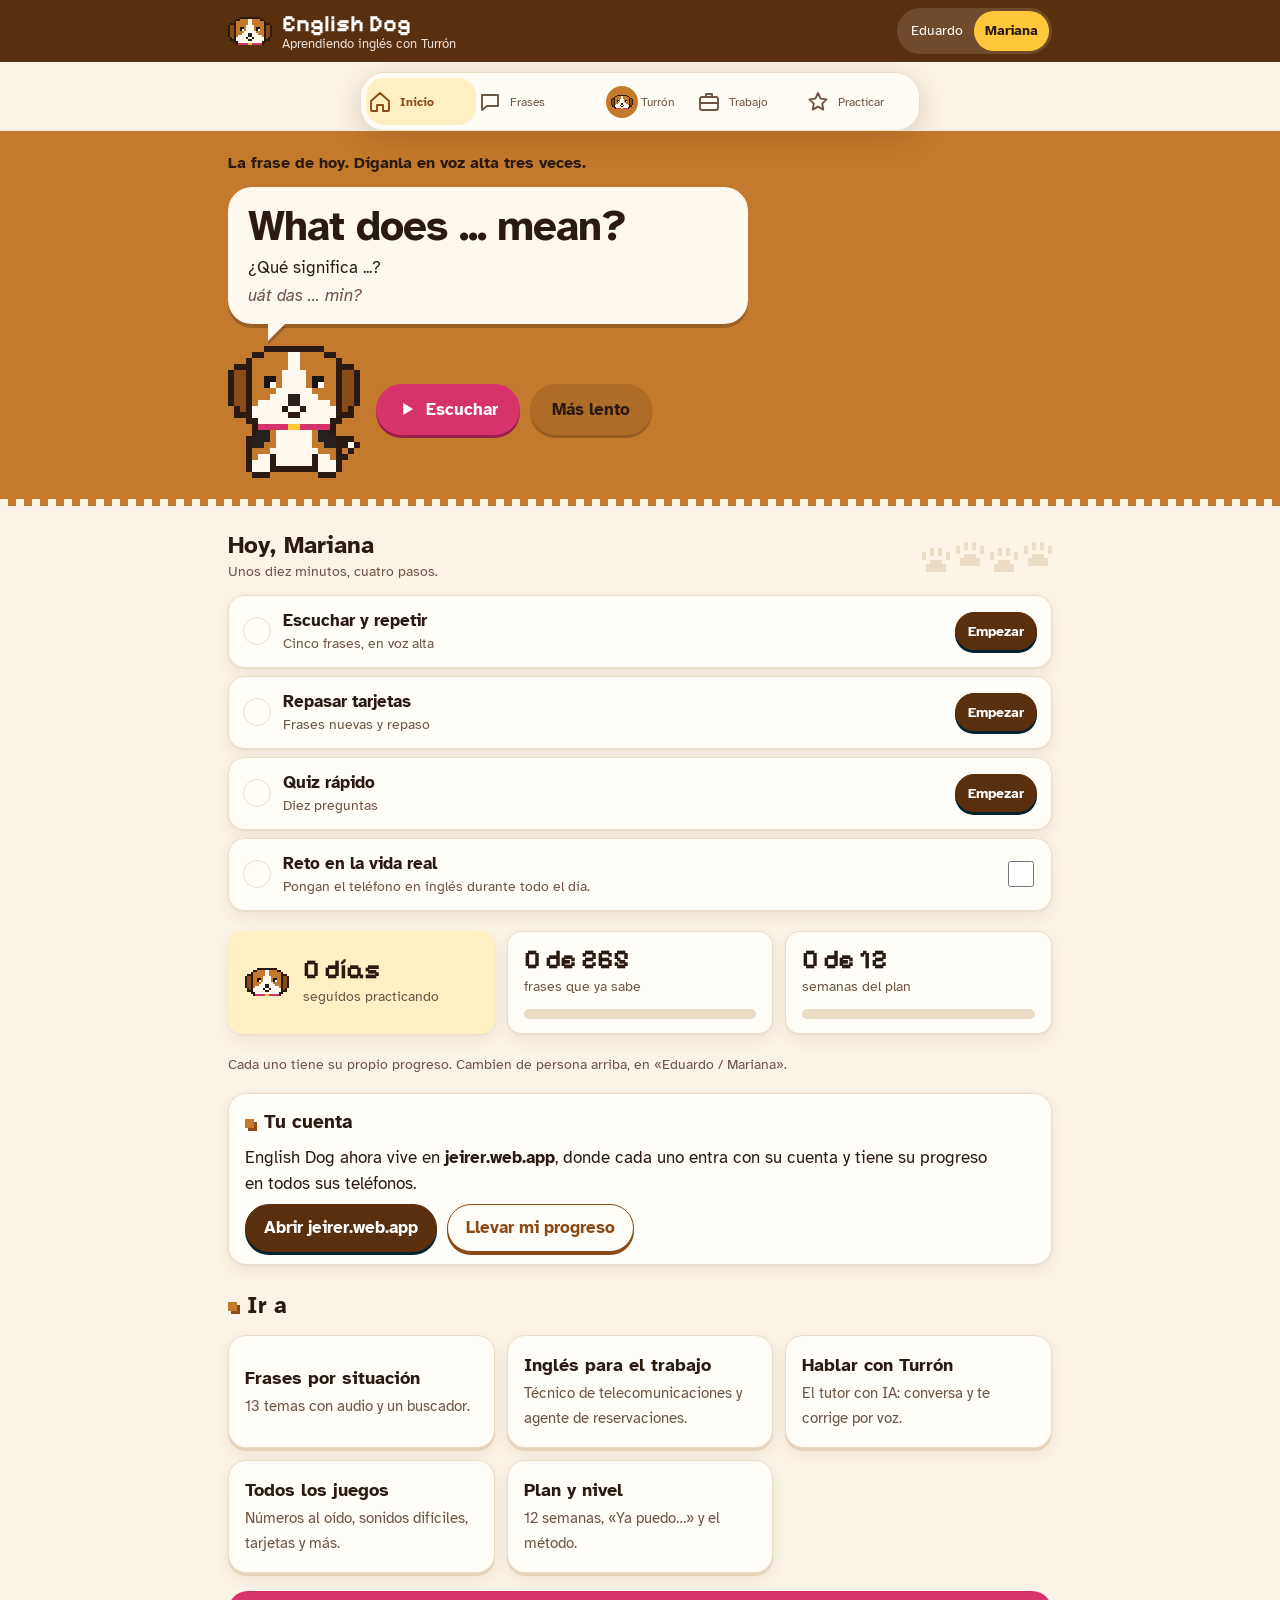
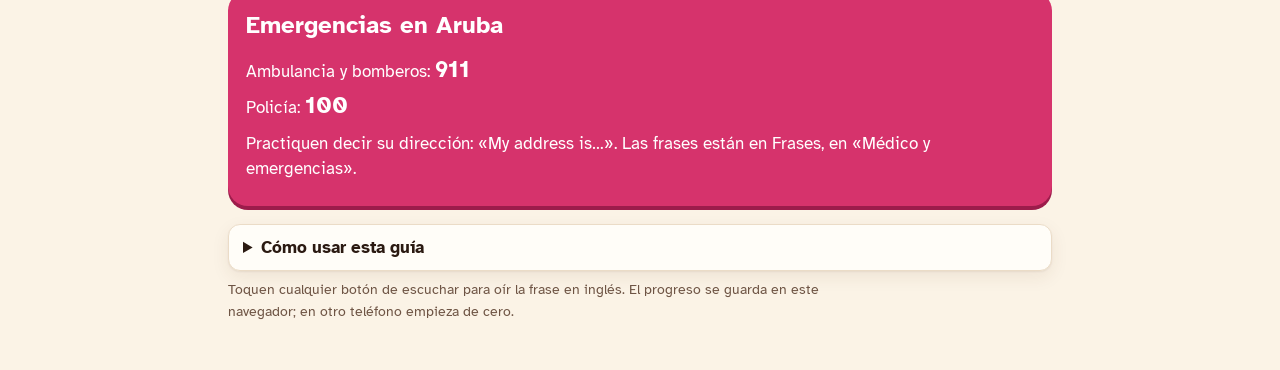
==== commit 8d6efa98: "English Dog: tres mascotas, perfil por correo y botón CAMILA - Rebranding a «English Dog: aprendiend" ====
--- a/index.html
+++ b/index.html
@@ -3,7 +3,7 @@
 <head>
 <meta charset="utf-8">
 <meta name="viewport" content="width=device-width, initial-scale=1, viewport-fit=cover">
-<title>Turrón: aprendiendo con el Jeirer</title>
+<title>English Dog: aprendiendo inglés con Turrón</title>
 <script>
 /* Turrón con Gemini (API de Google AI Studio). La clave la pega cada persona
    en su teléfono y se guarda solo en ese navegador; no está en la página. */
@@ -39,32 +39,39 @@
 <meta name="apple-mobile-web-app-capable" content="yes">
 <meta name="mobile-web-app-capable" content="yes">
 <meta name="apple-mobile-web-app-status-bar-style" content="black-translucent">
-<meta name="apple-mobile-web-app-title" content="Turrón">
+<meta name="apple-mobile-web-app-title" content="English Dog">
 <script>
 if('serviceWorker' in navigator && /^https?:$/.test(location.protocol)){
   window.addEventListener('load',function(){ navigator.serviceWorker.register('sw.js').catch(function(){}); });
 }
 </script>
 <script>
-/* Sincronización del progreso entre teléfonos con Firebase (solo en jeirer.web.app).
-   Cada persona entra con su cuenta de Google y se une a un «hogar» con un código.
-   El progreso sigue viviendo en el teléfono (localStorage); Firebase solo lo comparte.
+/* English Dog en jeirer.web.app: entrar, perfil por correo, elegir mascota y sincronizar el progreso.
+   - Google: un correo que diga «mariana» (o «mariangelica») es Mariana; ejesil@gmail.com o uno que diga «eduardo»
+     es Eduardo; cualquier otro correo tiene su propio perfil de invitado.
+   - Botón CAMILA: entra sin cuenta (Firebase anónimo) al perfil de Camila.
+   - El progreso vive en el teléfono (localStorage) y Firebase lo comparte: perfiles/{el|ella|camila|g_uid}.
    La configuración de abajo es pública por diseño: la seguridad está en firestore.rules. */
 (function(){
   var CFG={apiKey:"AIzaSyDp_7oEY4YRsRxOsjyzbhhefSRKm5dc84Q",authDomain:"jeirer.firebaseapp.com",projectId:"jeirer",appId:"1:542831715434:web:0a269a1de3c63486dbd613",messagingSenderId:"542831715434"};
-  /* App Check (obligatorio para Gemini por Firebase desde nov. 2026): clave de sitio de Fraud Defense (reCAPTCHA Enterprise), pública por diseño. */
+  /* App Check (obligatorio para Gemini por Firebase): clave de sitio de Fraud Defense (reCAPTCHA Enterprise), pública por diseño. */
   var APPCHECK_KEY="6LetvSAuAAAAAGkggZKzPpXpfhjb1rHWyT9WV4M_";
-  var SDK="https://www.gstatic.com/firebasejs/12.0.0/", HOME="https://jeirer.web.app/", FLAG="turron-sync", HKEY="turron-hogar";
+  var SDK="https://www.gstatic.com/firebasejs/12.0.0/", HOME="https://jeirer.web.app/", FLAG="turron-sync";
   var host=location.hostname, onFirebase=/^jeirer\.(web\.app|firebaseapp\.com)$/.test(host), local=/^(localhost|127\.0\.0\.1)$/.test(host);
-  var S={on:onFirebase||local, ready:false, loading:false, user:null, prof:null, profLoaded:false, hogar:null, code:'', status:'', err:'', who:'', remote:null, unsub:null, timer:0};
-  var F=null; // módulos de Firebase
+  var S={on:onFirebase||local, ready:false, loading:false, user:null, lk:'', pid:'', first:false, picking:false, status:'', err:'', remote:null, unsub:null, timer:0};
+  var F=null;
   function lsGet(k){ try{ return localStorage.getItem(k); }catch(e){ return null; } }
   function lsSet(k,v){ try{ if(v==null) localStorage.removeItem(k); else localStorage.setItem(k,v); }catch(e){} }
   function app(){ return window.TURRON_APP; }
   function esc(s){ return app()?app().esc(s):String(s); }
   function redraw(){ var c=document.getElementById('syncCard'); if(c) c.outerHTML=card(); gateUpdate(); }
 
-  /* ---------- unir progreso: nunca se pierde lo aprendido en ninguno de los dos teléfonos ---------- */
+  /* ---------- quién es cada correo ---------- */
+  function personOf(u){ if(u.isAnonymous) return 'camila'; var e=(u.email||'').toLowerCase();
+    if(e==='ejesil@gmail.com') return 'el'; if(/mariana|mariangelica/.test(e)) return 'ella'; if(/eduardo/.test(e)) return 'el'; return 'inv'; }
+  function firstName(u){ if(u.isAnonymous) return 'Camila'; return (u.displayName||u.email||'Invitado').split(/[ @]/)[0]; }
+
+  /* ---------- unir progreso: nunca se pierde lo aprendido en ningún teléfono ---------- */
   function obj(x){ return x&&typeof x==='object'&&!Array.isArray(x)?x:{}; }
   function mergeP(a,b){ a=obj(a); b=obj(b); var au=a.u||0, bu=b.u||0, newer=bu>au?b:a, o={}, k;
     o.u=Math.max(au,bu);
@@ -74,11 +81,11 @@
     var sa=obj(a.sess), sb=obj(b.sess); if(sa.d===sb.d){ o.sess={}; for(k in sa) o.sess[k]=sa[k]; for(k in sb) if(sb[k]) o.sess[k]=sb[k]; } else o.sess=(sa.d||0)>(sb.d||0)?sa:sb;
     var seen={}; o.mine=[]; (Array.isArray(newer.mine)?newer.mine:[]).concat(Array.isArray(newer===a?b.mine:a.mine)?(newer===a?b.mine:a.mine):[]).forEach(function(x){ if(x&&x.en&&!seen[x.en]){ seen[x.en]=1; o.mine.push(x); } });
     ['weeks','track','goals','cando'].forEach(function(f){ o[f]=obj(newer[f]); });
+    o.pet=newer.pet||a.pet||b.pet;
     for(k in newer) if(!(k in o)) o[k]=newer[k];
+    if(!o.pet) delete o.pet;
     return o; }
-  function mergeAll(loc,rem){ var o={who:loc.who||'ella'}; ['el','ella'].forEach(function(w){ o[w]=mergeP(loc[w],rem[w]); }); return o; }
-  function parseRemote(d){ var o={}; ['el','ella'].forEach(function(w){ try{ o[w]=d&&d[w]?JSON.parse(d[w]):{}; }catch(e){ o[w]={}; } }); return o; }
-  function same(a,b){ return JSON.stringify(a.el)===JSON.stringify(b.el)&&JSON.stringify(a.ella)===JSON.stringify(b.ella); }
+  function same(a,b){ return JSON.stringify(a||{})===JSON.stringify(b||{}); }
 
   /* ---------- Firebase ---------- */
   function load(){ if(F) return Promise.resolve(F); if(S.loading) return S.loading;
@@ -89,46 +96,35 @@
       return ac.then(function(){ F={app:a,A:m[1],D:m[2],auth:m[1].getAuth(a),db:m[2].getFirestore(a)};
         m[1].onAuthStateChanged(F.auth,onUser); return F; }); });
     return S.loading; }
-  function onUser(u){ S.user=u; S.ready=true; S.err=''; window.TUTOR_AI_READY=!!u; if(u&&app()&&app().aiReady){ try{ app().aiReady(); }catch(e){} }
-    if(!u){ stopListen(); S.prof=null; S.hogar=null; S.profLoaded=false; lsSet(FLAG,null); lsSet(HKEY,null); redraw(); return; }
-    lsSet(FLAG,'1'); var cached=(lsGet(HKEY)||'').split('|'); if(cached[0]===u.uid&&cached[1]){ S.hogar=cached[1]; S.profLoaded=true; listen(); }
-    F.D.getDoc(F.D.doc(F.db,'users',u.uid)).then(function(s){ S.prof=s.exists()?s.data():null; S.profLoaded=true;
-      if(S.prof&&S.prof.hogar){ if(S.hogar!==S.prof.hogar){ S.hogar=S.prof.hogar; listen(); } lsSet(HKEY,u.uid+'|'+S.hogar); } redraw(); })
-      .catch(function(e){ if(S.hogar){ redraw(); return; } fail(e); }); }
-  function fail(e){ S.err=(e&&e.code==='permission-denied')?'Ese código no existe o el hogar ya está lleno.':(e&&/offline|unavailable/.test(e.code||''))?'Sin conexión. Se sincroniza al volver.':'No se pudo sincronizar. Prueben otra vez.'; redraw(); }
+  function onUser(u){ S.user=u; S.ready=true; S.err=''; S.first=false; S.remote=null; stopListen();
+    window.TUTOR_AI_READY=!!u; if(u&&app()&&app().aiReady){ try{ app().aiReady(); }catch(e){} }
+    if(!u){ S.lk=''; S.pid=''; lsSet(FLAG,null); if(app()) app().logout(); redraw(); return; }
+    lsSet(FLAG,'1'); S.lk=personOf(u); S.pid=S.lk==='inv'?'g_'+u.uid:S.lk;
+    if(app()) app().login(S.lk,firstName(u),u.uid);
+    listen(); redraw(); }
+  function fail(e){ S.err=(e&&/offline|unavailable/.test(e.code||''))?'Sin conexión. Se guarda al volver.':(e&&e.code==='permission-denied')?'Este perfil no tiene permiso. Prueben con otra cuenta.':'No se pudo sincronizar. Prueben otra vez.'; S.first=true; redraw(); }
   function stopListen(){ if(S.unsub){ S.unsub(); S.unsub=null; } }
-  function listen(){ stopListen(); var ref=F.D.doc(F.db,'hogares',S.hogar);
-    S.unsub=F.D.onSnapshot(ref,function(s){ if(!s.exists()) return; var d=s.data(); S.code=d.code||S.code; S.remote=parseRemote(d);
-      var A=app(); if(!A) return; var loc=A.get(), m=mergeAll(loc,S.remote);
-      if(!same(m,loc)) A.put(m);
-      if(!same(m,S.remote)) push(); else { S.status='Sincronizado'; redraw(); } },fail); }
+  function listen(){ var ref=F.D.doc(F.db,'perfiles',S.pid);
+    S.unsub=F.D.onSnapshot(ref,function(s){ var rem={}; if(s.exists()){ try{ rem=JSON.parse(s.data().data||'{}'); }catch(e){ rem={}; } }
+      S.remote=rem; S.first=true; var A=app(); if(!A){ redraw(); return; }
+      var loc=A.get()[S.lk]||{}, m=mergeP(loc,rem);
+      if(!same(m,loc)) A.putPerson(S.lk,m);
+      if(!s.exists()||!same(m,rem)) push(); else S.status='Sincronizado';
+      redraw(); },fail); }
   function push(){ clearTimeout(S.timer); S.timer=setTimeout(flush,1200); }
-  function flush(){ clearTimeout(S.timer); S.timer=0; if(!F||!S.user||!S.hogar||!app()) return; var loc=app().get(), m=S.remote?mergeAll(loc,S.remote):loc;
+  function flush(){ clearTimeout(S.timer); S.timer=0; if(!F||!S.user||!S.pid||!app()) return; var loc=app().get()[S.lk]||{}, m=S.remote?mergeP(loc,S.remote):loc;
     S.status='Guardando…'; redraw();
-    F.D.setDoc(F.D.doc(F.db,'hogares',S.hogar),{el:JSON.stringify(m.el||{}),ella:JSON.stringify(m.ella||{}),updated:F.D.serverTimestamp()},{merge:true})
+    F.D.setDoc(F.D.doc(F.db,'perfiles',S.pid),{data:JSON.stringify(m),updated:F.D.serverTimestamp()})
       .then(function(){ S.status='Sincronizado'; redraw(); }).catch(fail); }
   document.addEventListener('visibilitychange',function(){ if(document.hidden&&S.timer) flush(); });
 
   function signIn(){ S.err=''; lsSet(FLAG,'1'); load().then(function(){ var p=new F.A.GoogleAuthProvider(); p.setCustomParameters({prompt:'select_account'});
       var mobile=matchMedia('(pointer:coarse)').matches||matchMedia('(display-mode: standalone)').matches;
       return (mobile&&onFirebase)?F.A.signInWithRedirect(F.auth,p):F.A.signInWithPopup(F.auth,p); }).catch(function(e){ if(e&&/popup-closed|cancelled/.test(e.code||'')) return; S.err='No se pudo entrar con Google. Prueben otra vez.'; redraw(); }); }
-  function newCode(){ var A='ABCDEFGHJKLMNPQRSTUVWXYZ23456789', c=''; var r=new Uint32Array(6); crypto.getRandomValues(r); for(var i=0;i<6;i++) c+=A[r[i]%A.length]; return c; }
-  function saveProfile(hid,who){ return F.D.setDoc(F.D.doc(F.db,'users',S.user.uid),{hogar:hid,who:who,updated:F.D.serverTimestamp()}).then(function(){ S.prof={hogar:hid,who:who}; S.hogar=hid; S.profLoaded=true; lsSet(HKEY,S.user.uid+'|'+hid); if(app()) app().who(who); listen(); redraw(); }); }
-  function create(who){ var uid=S.user.uid, ref=F.D.doc(F.D.collection(F.db,'hogares')), code=newCode(), loc=app().get();
-    S.status='Creando el hogar…'; redraw();
-    return F.D.setDoc(ref,{members:[uid],code:code,el:JSON.stringify(loc.el||{}),ella:JSON.stringify(loc.ella||{}),updated:F.D.serverTimestamp()})
-      .then(function(){ return F.D.setDoc(F.D.doc(F.db,'codes',code),{hogar:ref.id,owner:uid}); })
-      .then(function(){ S.code=code; return saveProfile(ref.id,who); }).catch(fail); }
-  function join(code,who){ code=String(code||'').toUpperCase().replace(/[^A-Z0-9]/g,''); if(code.length!==6){ S.err='El código tiene 6 letras y números.'; redraw(); return; }
-    S.status='Uniéndome…'; S.err=''; redraw();
-    F.D.getDoc(F.D.doc(F.db,'codes',code)).then(function(s){ if(!s.exists()) throw {code:'permission-denied'}; var hid=s.data().hogar;
-      return F.D.updateDoc(F.D.doc(F.db,'hogares',hid),{members:F.D.arrayUnion(S.user.uid)}).catch(function(e){ if(e&&e.code==='permission-denied') return; throw e; }) // ya era miembro
-        .then(function(){ S.code=code; return saveProfile(hid,who); }); }).catch(fail); }
-  function signOut(){ if(S.timer) flush(); stopListen(); lsSet(HKEY,null); F.A.signOut(F.auth); }
-
-  /* ---------- Gemini por Firebase AI Logic: con sesión iniciada, Turrón no pide clave ----------
-     La clave de Gemini la guarda Firebase; la página nunca la ve. Si alguien tiene su propia clave,
-     se usa como respaldo cuando Firebase falla (salvo por límite de uso). */
+  function signInCamila(){ S.err=''; lsSet(FLAG,'1'); load().then(function(){ return F.A.signInAnonymously(F.auth); }).catch(function(){ S.err='No se pudo entrar. Revisen el internet y prueben otra vez.'; redraw(); }); }
+  function signOut(){ if(S.timer) flush(); stopListen(); S.picking=false; F.A.signOut(F.auth); }
+
+  /* ---------- Gemini por Firebase AI Logic: con sesión iniciada, la mascota no pide clave ---------- */
   var AIM='gemini-3.5-flash-lite';
   function aiCall(msgs){ return load().then(function(){ return F.auth.authStateReady(); }).then(function(){ if(!F.auth.currentUser) throw {code:'clave'}; if(F.AI) return; return import(SDK+'firebase-ai.js').then(function(m){ F.AIm=m; F.AI=m.getAI(F.app,{backend:new m.GoogleAIBackend()}); }); }).then(function(){
       var model=F.AIm.getGenerativeModel(F.AI,{model:AIM,systemInstruction:msgs[0].content,generationConfig:{maxOutputTokens:400,temperature:0.7}}), rest=msgs.slice(1);
@@ -145,59 +141,58 @@
   var imported=null;
   (function(){ var h=location.hash; if(h.indexOf('#importar=')!==0) return; try{ imported=JSON.parse(decodeURIComponent(escape(atob(h.slice(10))))); }catch(e){ imported=null; }
     try{ history.replaceState(null,'',location.pathname+'#inicio'); }catch(e){} })();
-  function applyImport(){ var A=app(); if(!A||!imported) return; var m=mergeAll(A.get(),{el:obj(imported.el),ella:obj(imported.ella)}); imported=null; A.put(m); if(S.hogar) push(); }
-
-  /* ---------- quién soy y hogar (pantalla de bienvenida y tarjeta) ---------- */
-  function stepHogar(){ var w=S.who||(app()?app().get().who:'ella');
-    return '<p>¿Quién eres?</p><div class="row" role="group" aria-label="¿Quién eres?"><button class="btn small" data-sync="who" data-w="el" aria-pressed="'+(w==='el')+'">Soy Eduardo</button><button class="btn small" data-sync="who" data-w="ella" aria-pressed="'+(w==='ella')+'">Soy Mariana</button></div>'+
-      '<p><b>¿Es el primer teléfono?</b> Creen el hogar y les damos un código para el otro.</p><button class="btn fill" data-sync="create">Crear el hogar</button>'+
-      '<p><b>¿Ya tienen un código?</b> Escríbanlo aquí:</p><div class="bar"><input class="inp" id="syncCode" maxlength="7" autocomplete="off" autocapitalize="characters" enterkeyhint="go" aria-label="Código del hogar" style="flex:1;min-width:0;text-transform:uppercase;letter-spacing:.15em"><button class="btn" data-sync="join">Unirme</button></div>'+
-      (S.status&&!S.err?'<p class="note">'+esc(S.status)+'</p>':'')+(S.err?'<p class="fb bad">'+esc(S.err)+'</p>':''); }
-
-  /* ---------- pantalla de bienvenida: primero Google, después el hogar ---------- */
+  function applyImport(){ var A=app(); if(!A||!imported) return; ['el','ella'].forEach(function(w){ if(imported[w]) A.putPerson(w,mergeP(A.get()[w],obj(imported[w]))); }); imported=null; if(S.pid) push(); }
+
+  /* ---------- pantalla de entrada: entrar y elegir mascota ---------- */
+  function hasPet(){ return !!(app()&&app().pet()); }
   function needGate(){ if(!S.on) return false;
-    if(!S.ready) return !lsGet(FLAG)&&navigator.onLine!==false; // con sesión guardada no se bloquea mientras carga
-    if(!S.user) return navigator.onLine!==false;                  // sin internet no se puede entrar: se deja usar la app
-    return S.profLoaded&&!S.hogar; }
+    if(!S.ready) return !lsGet(FLAG)&&navigator.onLine!==false;   // con sesión guardada no se bloquea mientras carga
+    if(!S.user) return navigator.onLine!==false;                    // sin internet no se puede entrar: se deja usar la app
+    if(S.picking) return true;
+    return !hasPet(); }
+  function petCards(){ var A=app(), cur=A.pet(); return '<div class="gpets" role="group" aria-label="Mascotas">'+A.pets().map(function(p){
+      return '<button class="gpet'+(p.k===cur?' on':'')+'" data-sync="pet" data-k="'+p.k+'"><span class="gpdog" data-pet="'+p.k+'" aria-hidden="true">'+A.welcomeFrame(14,p.k)+'</span><b>'+esc(p.n)+'</b><small>'+esc(p.breed)+(p.age?' · '+p.age+' años':'')+'</small></button>'; }).join('')+'</div>'; }
   var gateKey='', gateAnim=0, gateTick=0;
-  function gateUpdate(){ var g=document.getElementById('gate'), need=needGate();
-    if(!need){ if(g){ g.remove(); document.documentElement.classList.remove('gated'); } gateKey=''; clearInterval(gateAnim); gateAnim=0; return; }
-    var A=app(), dog=A&&A.welcomeFrame?A.welcomeFrame(0):((document.querySelector('#splash span')||{}).innerHTML||''), inner;
-    if(!S.user) inner='<button class="btn gbtn" data-sync="in">Entrar con Google</button>'+(S.err?'<p class="gerr">'+esc(S.err)+'</p>':'');
-    else inner='<p class="glead">Hola, '+esc((S.user.displayName||S.user.email||'').split(' ')[0])+'.</p>'+stepHogar()+'<p><button class="slow" data-sync="out">Usar otra cuenta</button></p>';
-    var html='<div class="gate-in"><p class="gsay" aria-hidden="true">¡Bienvenidos!</p><span class="gdog" id="gdog" aria-hidden="true">'+dog+'</span><h1>Turrón</h1><div class="'+(S.user?'gbody':'gsolo')+'">'+inner+'</div></div>';
+  function gateUpdate(){ var g=document.getElementById('gate'), need=needGate(), A=app();
+    if(!need||!A){ if(g){ g.remove(); document.documentElement.classList.remove('gated'); } gateKey=''; clearInterval(gateAnim); gateAnim=0; return; }
+    var html;
+    if(S.user&&!S.first&&!S.picking&&navigator.onLine!==false){
+      html='<div class="gate-in"><span class="gtrio" aria-hidden="true">'+trio()+'</span><h1>English Dog</h1><p class="gload">Cargando tu progreso…</p></div>'; }
+    else if(S.user){
+      html='<div class="gate-in gpick"><h1>English Dog</h1><p class="gq">'+(S.picking?'Elige tu mascota':'¡Hola, '+esc(firstName(S.user))+'! ¿Con cuál mascota quieres aprender?')+'</p>'+petCards()+
+        (S.picking&&hasPet()?'<p><button class="slow" data-sync="nopick">Cancelar</button></p>':'<p><button class="slow" data-sync="out">Usar otra cuenta</button></p>')+'</div>'; }
+    else html='<div class="gate-in"><p class="gsay" aria-hidden="true">¡Bienvenidos!</p><span class="gtrio" aria-hidden="true">'+trio()+'</span><h1>English Dog</h1>'+
+      '<div class="gsolo"><button class="btn gbtn" data-sync="in">Entrar con Google</button><button class="btn gcam" data-sync="camila">CAMILA</button>'+(S.err?'<p class="gerr">'+esc(S.err)+'</p>':'')+'</div></div>';
     if(html===gateKey) return; gateKey=html;
-    var keep=document.activeElement&&document.activeElement.id==='syncCode'?document.activeElement.value:null;
-    if(!g){ g=document.createElement('div'); g.id='gate'; g.setAttribute('role','dialog'); g.setAttribute('aria-modal','true'); g.setAttribute('aria-label','Entrar a Turrón'); document.body.appendChild(g); document.documentElement.classList.add('gated'); }
-    g.innerHTML=html; if(keep!==null){ var i=document.getElementById('syncCode'); if(i){ i.value=keep; i.focus(); } }
-    else { var b=g.querySelector('button'); if(b) try{ b.focus({preventScroll:true}); }catch(e){} }
-    if(!gateAnim&&A&&A.welcomeFrame){ gateTick=0; gateAnim=setInterval(function(){ var d=document.getElementById('gdog'); if(!d){ clearInterval(gateAnim); gateAnim=0; return; } if(!document.hidden) d.innerHTML=app().welcomeFrame(++gateTick); },230); } }
+    if(!g){ g=document.createElement('div'); g.id='gate'; g.setAttribute('role','dialog'); g.setAttribute('aria-modal','true'); g.setAttribute('aria-label','Entrar a English Dog'); document.body.appendChild(g); document.documentElement.classList.add('gated'); }
+    g.innerHTML=html; var b=g.querySelector('button'); if(b) try{ b.focus({preventScroll:true}); }catch(e){}
+    if(!gateAnim){ gateTick=0; gateAnim=setInterval(function(){ if(document.hidden||!document.getElementById('gate')) return; gateTick++;
+      [].forEach.call(document.querySelectorAll('#gate [data-pet]'),function(d,i){ d.innerHTML=app().welcomeFrame(gateTick+i*7,d.getAttribute('data-pet')); }); },230); } }
+  function trio(){ var A=app(); return ['sam','turron','roma'].map(function(k,i){ return '<span class="gdog" data-pet="'+k+'">'+A.welcomeFrame(i*7,k)+'</span>'; }).join(''); }
   window.addEventListener('online',gateUpdate); window.addEventListener('offline',gateUpdate);
 
   /* ---------- tarjeta en Inicio ---------- */
-  function card(){ var b='<section class="sync" id="syncCard" aria-live="polite"><h2>Sincronizar entre teléfonos</h2>';
+  function card(){ var b='<section class="sync" id="syncCard" aria-live="polite"><h2>Tu cuenta</h2>';
     if(imported) return b+'<p>Trajeron su progreso desde la versión anterior. ¿Lo sumamos al de este teléfono? No se borra nada.</p><div class="row"><button class="btn fill" data-sync="import">Sumar mi progreso</button><button class="btn" data-sync="noimport">Ahora no</button></div></section>';
-    if(!S.on) return b+'<p>Turrón ahora vive en <b>jeirer.web.app</b>, donde Eduardo y Mariana pueden tener el mismo progreso en los dos teléfonos.</p><div class="row"><a class="btn fill" href="'+HOME+'">Abrir jeirer.web.app</a><button class="btn" data-sync="carry">Llevar mi progreso</button></div></section>';
-    if(!S.ready&&lsGet(FLAG)) return b+'<p class="note">Conectando…</p></section>';
-    if(!S.user) return b+'<p>Entren con su cuenta de Google para que el progreso, la racha y el cuaderno estén en los dos teléfonos y en la laptop.</p><button class="btn fill" data-sync="in">Entrar con Google</button>'+(S.err?'<p class="fb bad">'+esc(S.err)+'</p>':'')+'</section>';
-    var name=esc((S.user.displayName||S.user.email||'').split(' ')[0]);
-    if(!S.hogar) return b+'<p>Hola, '+name+'.</p>'+stepHogar()+'<p><button class="slow" data-sync="out">Salir de la cuenta</button></p></section>';
-    return b+'<p>Hola, '+name+'. '+(S.status==='Sincronizado'?'El progreso está sincronizado.':esc(S.status||'Conectando…'))+'</p>'+
-      (S.code?'<p>Código del hogar: <b class="hcode">'+esc(S.code)+'</b><br><span class="note">Para el otro teléfono: entren con su Google y escriban este código.</span></p>':'')+
-      (S.err?'<p class="fb bad">'+esc(S.err)+'</p>':'')+'<p><button class="slow" data-sync="out">Salir de la cuenta</button></p></section>'; }
+    if(!S.on) return b+'<p>English Dog ahora vive en <b>jeirer.web.app</b>, donde cada uno entra con su cuenta y tiene su progreso en todos sus teléfonos.</p><div class="row"><a class="btn fill" href="'+HOME+'">Abrir jeirer.web.app</a><button class="btn" data-sync="carry">Llevar mi progreso</button></div></section>';
+    if(!S.user) return b+'<p class="note">'+(S.ready?'Sin sesión. Entren para guardar el progreso en la nube.':'Conectando…')+'</p>'+(S.ready?'<button class="btn fill" data-sync="in">Entrar con Google</button>':'')+'</section>';
+    var A=app(), pk=A.pet(), pn=pk?(A.pets().filter(function(p){ return p.k===pk; })[0]||{}).n:'';
+    return b+'<p>Hola, '+esc(firstName(S.user))+'. '+(pn?'Aprendes con <b>'+esc(pn)+'</b>. ':'')+'<span class="note">'+esc(S.status||'Conectando…')+'</span></p>'+
+      (S.err?'<p class="fb bad">'+esc(S.err)+'</p>':'')+'<div class="row"><button class="btn small" data-sync="pick">Cambiar de mascota</button><button class="btn small" data-sync="out">Salir</button></div></section>'; }
 
   document.addEventListener('click',function(e){ var t=e.target.closest&&e.target.closest('[data-sync]'); if(!t) return; var a=t.getAttribute('data-sync');
     if(a==='in') signIn();
-    else if(a==='who'){ S.who=t.getAttribute('data-w'); redraw(); }
-    else if(a==='create'){ create(S.who||app().get().who); }
-    else if(a==='join'){ var i=document.getElementById('syncCode'); join(i&&i.value,S.who||app().get().who); }
+    else if(a==='camila') signInCamila();
+    else if(a==='pet'){ S.picking=false; app().setPet(t.getAttribute('data-k')); gateKey=''; redraw(); }
+    else if(a==='pick'){ S.picking=true; gateKey=''; redraw(); }
+    else if(a==='nopick'){ S.picking=false; redraw(); }
     else if(a==='out') signOut();
     else if(a==='carry'){ location.href=carryURL(); }
     else if(a==='import'){ applyImport(); redraw(); }
     else if(a==='noimport'){ imported=null; redraw(); } });
-  document.addEventListener('keydown',function(e){ if(e.key==='Enter'&&e.target&&e.target.id==='syncCode'){ e.preventDefault(); var b=document.querySelector('[data-sync=join]'); if(b) b.click(); } });
-
-  window.TURRON_SYNC={ card:card, canSignIn:function(){ return S.on&&!S.user; }, changed:function(){ var A=app(); if(A){ var m=A.get(); if(m[m.who]) m[m.who].u=Date.now(); } if(S.user&&S.hogar) push(); } };
+
+  window.TURRON_SYNC={ card:card, canSignIn:function(){ return S.on&&!S.user; },
+    changed:function(){ var A=app(); if(A){ var m=A.get(); if(m[m.who]) m[m.who].u=Date.now(); } if(S.user&&S.pid&&S.first) push(); } };
   window.TUTOR_AI_READY=S.on&&!!lsGet(FLAG);
   if(S.on){ if(document.readyState==='loading') document.addEventListener('DOMContentLoaded',gateUpdate); else gateUpdate();
     load().catch(function(){ S.ready=true; S.err='No se pudo conectar. Revisen el internet y prueben otra vez.'; redraw(); }); }
@@ -676,7 +671,28 @@
 .hcode{font-family:var(--pixel);font-size:1.5rem;letter-spacing:.12em;color:var(--deep)}
 a.btn{display:inline-flex;align-items:center;text-decoration:none}
 
-/* bienvenida: entrar con Google antes de usar la app (solo jeirer.web.app) */
+/* con sesión, cada uno ve solo su perfil: no hay selector de persona */
+.logged .who{display:none}
+/* entrada: las tres mascotas, Google y CAMILA; luego elegir mascota */
+.gtrio{display:flex;justify-content:center;align-items:flex-end;gap:4px;margin:0 auto 4px}
+.gtrio .gdog{width:96px;height:131px;margin:0;animation:gateIn .6s cubic-bezier(.2,.8,.2,1) both}
+.gtrio .gdog:nth-child(2){width:120px;height:164px;animation-delay:.08s}
+.gtrio .gdog:nth-child(3){animation-delay:.16s}
+.gcam{width:100%;margin-top:12px;min-height:54px;font-size:1.1rem;letter-spacing:.12em;background:var(--tag);border-color:var(--tag);color:var(--tink);--bs:#B98F1C}
+.gload{font-weight:700}
+.gq{font-size:1.15rem;font-weight:700;margin:6px 0 16px}
+.gpets{display:grid;grid-template-columns:repeat(3,1fr);gap:10px}
+.gpet{display:flex;flex-direction:column;align-items:center;gap:2px;border:2px solid transparent;border-radius:18px;background:var(--paper);color:var(--ink);padding:10px 4px 12px;box-shadow:0 4px 0 rgba(43,26,18,.25);min-height:44px}
+.gpet.on{border-color:var(--sea)}
+.gpet b{font-family:var(--pixel);font-size:1.25rem}
+.gpet small{font-size:.8rem;color:var(--soft);text-align:center;line-height:1.2}
+.gpdog{display:block;width:72px;height:98px}
+.gpdog svg{display:block;width:100%;height:100%;stroke:none}
+.gpick .slow{color:var(--hero-ink)}
+@media (max-width:360px){.gtrio .gdog{width:80px;height:109px}.gtrio .gdog:nth-child(2){width:96px;height:131px}.gpdog{width:60px;height:82px}}
+@media (hover:hover) and (pointer:fine){.gpet:hover{border-color:var(--caramel)}}
+
+/* bienvenida: entrar antes de usar la app (solo jeirer.web.app) */
 html.gated,html.gated body{overflow:hidden}
 #gate{position:fixed;inset:0;z-index:90;overflow-y:auto;overscroll-behavior:contain;background:var(--hero);color:var(--hero-ink);display:grid;place-items:center;padding:calc(24px + env(safe-area-inset-top,0px)) 20px calc(24px + env(safe-area-inset-bottom,0px))}
 .gate-in{width:100%;max-width:420px;text-align:center}
@@ -733,9 +749,9 @@
 </style>
 </head>
 <body>
-<div id="splash" aria-hidden="true"><span><svg viewBox="0 0 22 22" shape-rendering="crispEdges" aria-hidden="true"><rect x="6" y="0" width="10" height="1" fill="#2B1A12"/><rect x="4" y="1" width="2" height="1" fill="#2B1A12"/><rect x="6" y="1" width="4" height="1" fill="#C47A2C"/><rect x="10" y="1" width="2" height="1" fill="#FFF8EE"/><rect x="12" y="1" width="4" height="1" fill="#C47A2C"/><rect x="16" y="1" width="2" height="1" fill="#2B1A12"/><rect x="3" y="2" width="1" height="1" fill="#2B1A12"/><rect x="4" y="2" width="6" height="1" fill="#C47A2C"/><rect x="10" y="2" width="2" height="1" fill="#FFF8EE"/><rect x="12" y="2" width="6" height="1" fill="#C47A2C"/><rect x="18" y="2" width="1" height="1" fill="#2B1A12"/><rect x="1" y="3" width="3" height="1" fill="#2B1A12"/><rect x="4" y="3" width="6" height="1" fill="#C47A2C"/><rect x="10" y="3" width="2" height="1" fill="#FFF8EE"/><rect x="12" y="3" width="6" height="1" fill="#C47A2C"/><rect x="18" y="3" width="3" height="1" fill="#2B1A12"/><rect x="0" y="4" width="1" height="1" fill="#2B1A12"/><rect x="1" y="4" width="2" height="1" fill="#8A4B17"/><rect x="3" y="4" width="1" height="1" fill="#2B1A12"/><rect x="4" y="4" width="5" height="1" fill="#C47A2C"/><rect x="9" y="4" width="4" height="1" fill="#FFF8EE"/><rect x="13" y="4" width="5" height="1" fill="#C47A2C"/><rect x="18" y="4" width="1" height="1" fill="#2B1A12"/><rect x="19" y="4" width="2" height="1" fill="#8A4B17"/><rect x="21" y="4" width="1" height="1" fill="#2B1A12"/><rect x="0" y="5" width="1" height="1" fill="#2B1A12"/><rect x="1" y="5" width="2" height="1" fill="#8A4B17"/><rect x="3" y="5" width="1" height="1" fill="#2B1A12"/><rect x="4" y="5" width="2" height="1" fill="#C47A2C"/><rect x="6" y="5" width="2" height="1" fill="#1B1512"/><rect x="8" y="5" width="1" height="1" fill="#C47A2C"/><rect x="9" y="5" width="4" height="1" fill="#FFF8EE"/><rect x="13" y="5" width="1" height="1" fill="#C47A2C"/><rect x="14" y="5" width="2" height="1" fill="#1B1512"/><rect x="16" y="5" width="2" height="1" fill="#C47A2C"/><rect x="18" y="5" width="1" height="1" fill="#2B1A12"/><rect x="19" y="5" width="2" height="1" fill="#8A4B17"/><rect x="21" y="5" width="1" height="1" fill="#2B1A12"/><rect x="0" y="6" width="1" height="1" fill="#2B1A12"/><rect x="1" y="6" width="2" height="1" fill="#8A4B17"/><rect x="3" y="6" width="1" height="1" fill="#2B1A12"/><rect x="4" y="6" width="2" height="1" fill="#C47A2C"/><rect x="6" y="6" width="1" height="1" fill="#1B1512"/><rect x="7" y="6" width="1" height="1" fill="#FFFFFF"/><rect x="8" y="6" width="1" height="1" fill="#C47A2C"/><rect x="9" y="6" width="4" height="1" fill="#FFF8EE"/><rect x="13" y="6" width="1" height="1" fill="#C47A2C"/><rect x="14" y="6" width="1" height="1" fill="#1B1512"/><rect x="15" y="6" width="1" height="1" fill="#FFFFFF"/><rect x="16" y="6" width="2" height="1" fill="#C47A2C"/><rect x="18" y="6" width="1" height="1" fill="#2B1A12"/><rect x="19" y="6" width="2" height="1" fill="#8A4B17"/><rect x="21" y="6" width="1" height="1" fill="#2B1A12"/><rect x="0" y="7" width="1" height="1" fill="#2B1A12"/><rect x="1" y="7" width="2" height="1" fill="#8A4B17"/><rect x="3" y="7" width="1" height="1" fill="#2B1A12"/><rect x="4" y="7" width="4" height="1" fill="#C47A2C"/><rect x="8" y="7" width="6" height="1" fill="#FFF8EE"/><rect x="14" y="7" width="4" height="1" fill="#C47A2C"/><rect x="18" y="7" width="1" height="1" fill="#2B1A12"/><rect x="19" y="7" width="2" height="1" fill="#8A4B17"/><rect x="21" y="7" width="1" height="1" fill="#2B1A12"/><rect x="0" y="8" width="1" height="1" fill="#2B1A12"/><rect x="1" y="8" width="2" height="1" fill="#8A4B17"/><rect x="3" y="8" width="1" height="1" fill="#2B1A12"/><rect x="4" y="8" width="3" height="1" fill="#C47A2C"/><rect x="7" y="8" width="3" height="1" fill="#FFF8EE"/><rect x="10" y="8" width="2" height="1" fill="#26211F"/><rect x="12" y="8" width="3" height="1" fill="#FFF8EE"/><rect x="15" y="8" width="3" height="1" fill="#C47A2C"/><rect x="18" y="8" width="1" height="1" fill="#2B1A12"/><rect x="19" y="8" width="2" height="1" fill="#8A4B17"/><rect x="21" y="8" width="1" height="1" fill="#2B1A12"/><rect x="0" y="9" width="1" height="1" fill="#2B1A12"/><rect x="1" y="9" width="2" height="1" fill="#8A4B17"/><rect x="3" y="9" width="1" height="1" fill="#2B1A12"/><rect x="4" y="9" width="1" height="1" fill="#C47A2C"/><rect x="5" y="9" width="5" height="1" fill="#FFF8EE"/><rect x="10" y="9" width="2" height="1" fill="#26211F"/><rect x="12" y="9" width="5" height="1" fill="#FFF8EE"/><rect x="17" y="9" width="1" height="1" fill="#C47A2C"/><rect x="18" y="9" width="1" height="1" fill="#2B1A12"/><rect x="19" y="9" width="2" height="1" fill="#8A4B17"/><rect x="21" y="9" width="1" height="1" fill="#2B1A12"/><rect x="1" y="10" width="1" height="1" fill="#2B1A12"/><rect x="2" y="10" width="1" height="1" fill="#8A4B17"/><rect x="3" y="10" width="1" height="1" fill="#2B1A12"/><rect x="4" y="10" width="5" height="1" fill="#FFF8EE"/><rect x="9" y="10" width="1" height="1" fill="#2B1A12"/><rect x="10" y="10" width="2" height="1" fill="#FFF8EE"/><rect x="12" y="10" width="1" height="1" fill="#2B1A12"/><rect x="13" y="10" width="5" height="1" fill="#FFF8EE"/><rect x="18" y="10" width="1" height="1" fill="#2B1A12"/><rect x="19" y="10" width="1" height="1" fill="#8A4B17"/><rect x="20" y="10" width="1" height="1" fill="#2B1A12"/><rect x="1" y="11" width="3" height="1" fill="#2B1A12"/><rect x="4" y="11" width="6" height="1" fill="#FFF8EE"/><rect x="10" y="11" width="2" height="1" fill="#2B1A12"/><rect x="12" y="11" width="6" height="1" fill="#FFF8EE"/><rect x="18" y="11" width="3" height="1" fill="#2B1A12"/><rect x="3" y="12" width="2" height="1" fill="#2B1A12"/><rect x="5" y="12" width="12" height="1" fill="#FFF8EE"/><rect x="17" y="12" width="2" height="1" fill="#2B1A12"/><rect x="4" y="13" width="1" height="1" fill="#2B1A12"/><rect x="5" y="13" width="5" height="1" fill="#D6336C"/><rect x="10" y="13" width="2" height="1" fill="#FFC83A"/><rect x="12" y="13" width="5" height="1" fill="#D6336C"/><rect x="17" y="13" width="1" height="1" fill="#2B1A12"/><rect x="4" y="14" width="1" height="1" fill="#2B1A12"/><rect x="5" y="14" width="2" height="1" fill="#26211F"/><rect x="7" y="14" width="1" height="1" fill="#C47A2C"/><rect x="8" y="14" width="6" height="1" fill="#FFF8EE"/><rect x="14" y="14" width="1" height="1" fill="#C47A2C"/><rect x="15" y="14" width="2" height="1" fill="#26211F"/><rect x="17" y="14" width="1" height="1" fill="#2B1A12"/><rect x="3" y="15" width="1" height="1" fill="#2B1A12"/><rect x="4" y="15" width="3" height="1" fill="#26211F"/><rect x="7" y="15" width="1" height="1" fill="#C47A2C"/><rect x="8" y="15" width="6" height="1" fill="#FFF8EE"/><rect x="14" y="15" width="1" height="1" fill="#C47A2C"/><rect x="15" y="15" width="3" height="1" fill="#26211F"/><rect x="18" y="15" width="3" height="1" fill="#2B1A12"/><rect x="3" y="16" width="1" height="1" fill="#2B1A12"/><rect x="4" y="16" width="2" height="1" fill="#26211F"/><rect x="6" y="16" width="2" height="1" fill="#C47A2C"/><rect x="8" y="16" width="6" height="1" fill="#FFF8EE"/><rect x="14" y="16" width="2" height="1" fill="#C47A2C"/><rect x="16" y="16" width="2" height="1" fill="#26211F"/><rect x="18" y="16" width="2" height="1" fill="#2B1A12"/><rect x="20" y="16" width="1" height="1" fill="#FFF8EE"/><rect x="21" y="16" width="1" height="1" fill="#2B1A12"/><rect x="3" y="17" width="1" height="1" fill="#2B1A12"/><rect x="4" y="17" width="3" height="1" fill="#C47A2C"/><rect x="7" y="17" width="8" height="1" fill="#FFF8EE"/><rect x="15" y="17" width="3" height="1" fill="#C47A2C"/><rect x="18" y="17" width="1" height="1" fill="#2B1A12"/><rect x="19" y="17" width="1" height="1" fill="#C47A2C"/><rect x="20" y="17" width="1" height="1" fill="#2B1A12"/><rect x="3" y="18" width="1" height="1" fill="#2B1A12"/><rect x="4" y="18" width="1" height="1" fill="#C47A2C"/><rect x="5" y="18" width="2" height="1" fill="#FFF8EE"/><rect x="7" y="18" width="1" height="1" fill="#2B1A12"/><rect x="8" y="18" width="6" height="1" fill="#FFF8EE"/><rect x="14" y="18" width="1" height="1" fill="#2B1A12"/><rect x="15" y="18" width="2" height="1" fill="#FFF8EE"/><rect x="17" y="18" width="1" height="1" fill="#C47A2C"/><rect x="18" y="18" width="2" height="1" fill="#2B1A12"/><rect x="3" y="19" width="1" height="1" fill="#2B1A12"/><rect x="4" y="19" width="3" height="1" fill="#FFF8EE"/><rect x="7" y="19" width="1" height="1" fill="#2B1A12"/><rect x="8" y="19" width="6" height="1" fill="#FFF8EE"/><rect x="14" y="19" width="1" height="1" fill="#2B1A12"/><rect x="15" y="19" width="3" height="1" fill="#FFF8EE"/><rect x="18" y="19" width="1" height="1" fill="#2B1A12"/><rect x="3" y="20" width="1" height="1" fill="#2B1A12"/><rect x="4" y="20" width="3" height="1" fill="#FFF8EE"/><rect x="7" y="20" width="8" height="1" fill="#2B1A12"/><rect x="15" y="20" width="3" height="1" fill="#FFF8EE"/><rect x="18" y="20" width="1" height="1" fill="#2B1A12"/><rect x="4" y="21" width="3" height="1" fill="#2B1A12"/><rect x="15" y="21" width="3" height="1" fill="#2B1A12"/></svg></span><b>Turrón</b></div>
+<div id="splash" aria-hidden="true"><span><svg viewBox="0 0 22 22" shape-rendering="crispEdges" aria-hidden="true"><rect x="6" y="0" width="10" height="1" fill="#2B1A12"/><rect x="4" y="1" width="2" height="1" fill="#2B1A12"/><rect x="6" y="1" width="4" height="1" fill="#C47A2C"/><rect x="10" y="1" width="2" height="1" fill="#FFF8EE"/><rect x="12" y="1" width="4" height="1" fill="#C47A2C"/><rect x="16" y="1" width="2" height="1" fill="#2B1A12"/><rect x="3" y="2" width="1" height="1" fill="#2B1A12"/><rect x="4" y="2" width="6" height="1" fill="#C47A2C"/><rect x="10" y="2" width="2" height="1" fill="#FFF8EE"/><rect x="12" y="2" width="6" height="1" fill="#C47A2C"/><rect x="18" y="2" width="1" height="1" fill="#2B1A12"/><rect x="1" y="3" width="3" height="1" fill="#2B1A12"/><rect x="4" y="3" width="6" height="1" fill="#C47A2C"/><rect x="10" y="3" width="2" height="1" fill="#FFF8EE"/><rect x="12" y="3" width="6" height="1" fill="#C47A2C"/><rect x="18" y="3" width="3" height="1" fill="#2B1A12"/><rect x="0" y="4" width="1" height="1" fill="#2B1A12"/><rect x="1" y="4" width="2" height="1" fill="#8A4B17"/><rect x="3" y="4" width="1" height="1" fill="#2B1A12"/><rect x="4" y="4" width="5" height="1" fill="#C47A2C"/><rect x="9" y="4" width="4" height="1" fill="#FFF8EE"/><rect x="13" y="4" width="5" height="1" fill="#C47A2C"/><rect x="18" y="4" width="1" height="1" fill="#2B1A12"/><rect x="19" y="4" width="2" height="1" fill="#8A4B17"/><rect x="21" y="4" width="1" height="1" fill="#2B1A12"/><rect x="0" y="5" width="1" height="1" fill="#2B1A12"/><rect x="1" y="5" width="2" height="1" fill="#8A4B17"/><rect x="3" y="5" width="1" height="1" fill="#2B1A12"/><rect x="4" y="5" width="2" height="1" fill="#C47A2C"/><rect x="6" y="5" width="2" height="1" fill="#1B1512"/><rect x="8" y="5" width="1" height="1" fill="#C47A2C"/><rect x="9" y="5" width="4" height="1" fill="#FFF8EE"/><rect x="13" y="5" width="1" height="1" fill="#C47A2C"/><rect x="14" y="5" width="2" height="1" fill="#1B1512"/><rect x="16" y="5" width="2" height="1" fill="#C47A2C"/><rect x="18" y="5" width="1" height="1" fill="#2B1A12"/><rect x="19" y="5" width="2" height="1" fill="#8A4B17"/><rect x="21" y="5" width="1" height="1" fill="#2B1A12"/><rect x="0" y="6" width="1" height="1" fill="#2B1A12"/><rect x="1" y="6" width="2" height="1" fill="#8A4B17"/><rect x="3" y="6" width="1" height="1" fill="#2B1A12"/><rect x="4" y="6" width="2" height="1" fill="#C47A2C"/><rect x="6" y="6" width="1" height="1" fill="#1B1512"/><rect x="7" y="6" width="1" height="1" fill="#FFFFFF"/><rect x="8" y="6" width="1" height="1" fill="#C47A2C"/><rect x="9" y="6" width="4" height="1" fill="#FFF8EE"/><rect x="13" y="6" width="1" height="1" fill="#C47A2C"/><rect x="14" y="6" width="1" height="1" fill="#1B1512"/><rect x="15" y="6" width="1" height="1" fill="#FFFFFF"/><rect x="16" y="6" width="2" height="1" fill="#C47A2C"/><rect x="18" y="6" width="1" height="1" fill="#2B1A12"/><rect x="19" y="6" width="2" height="1" fill="#8A4B17"/><rect x="21" y="6" width="1" height="1" fill="#2B1A12"/><rect x="0" y="7" width="1" height="1" fill="#2B1A12"/><rect x="1" y="7" width="2" height="1" fill="#8A4B17"/><rect x="3" y="7" width="1" height="1" fill="#2B1A12"/><rect x="4" y="7" width="4" height="1" fill="#C47A2C"/><rect x="8" y="7" width="6" height="1" fill="#FFF8EE"/><rect x="14" y="7" width="4" height="1" fill="#C47A2C"/><rect x="18" y="7" width="1" height="1" fill="#2B1A12"/><rect x="19" y="7" width="2" height="1" fill="#8A4B17"/><rect x="21" y="7" width="1" height="1" fill="#2B1A12"/><rect x="0" y="8" width="1" height="1" fill="#2B1A12"/><rect x="1" y="8" width="2" height="1" fill="#8A4B17"/><rect x="3" y="8" width="1" height="1" fill="#2B1A12"/><rect x="4" y="8" width="3" height="1" fill="#C47A2C"/><rect x="7" y="8" width="3" height="1" fill="#FFF8EE"/><rect x="10" y="8" width="2" height="1" fill="#26211F"/><rect x="12" y="8" width="3" height="1" fill="#FFF8EE"/><rect x="15" y="8" width="3" height="1" fill="#C47A2C"/><rect x="18" y="8" width="1" height="1" fill="#2B1A12"/><rect x="19" y="8" width="2" height="1" fill="#8A4B17"/><rect x="21" y="8" width="1" height="1" fill="#2B1A12"/><rect x="0" y="9" width="1" height="1" fill="#2B1A12"/><rect x="1" y="9" width="2" height="1" fill="#8A4B17"/><rect x="3" y="9" width="1" height="1" fill="#2B1A12"/><rect x="4" y="9" width="1" height="1" fill="#C47A2C"/><rect x="5" y="9" width="5" height="1" fill="#FFF8EE"/><rect x="10" y="9" width="2" height="1" fill="#26211F"/><rect x="12" y="9" width="5" height="1" fill="#FFF8EE"/><rect x="17" y="9" width="1" height="1" fill="#C47A2C"/><rect x="18" y="9" width="1" height="1" fill="#2B1A12"/><rect x="19" y="9" width="2" height="1" fill="#8A4B17"/><rect x="21" y="9" width="1" height="1" fill="#2B1A12"/><rect x="1" y="10" width="1" height="1" fill="#2B1A12"/><rect x="2" y="10" width="1" height="1" fill="#8A4B17"/><rect x="3" y="10" width="1" height="1" fill="#2B1A12"/><rect x="4" y="10" width="5" height="1" fill="#FFF8EE"/><rect x="9" y="10" width="1" height="1" fill="#2B1A12"/><rect x="10" y="10" width="2" height="1" fill="#FFF8EE"/><rect x="12" y="10" width="1" height="1" fill="#2B1A12"/><rect x="13" y="10" width="5" height="1" fill="#FFF8EE"/><rect x="18" y="10" width="1" height="1" fill="#2B1A12"/><rect x="19" y="10" width="1" height="1" fill="#8A4B17"/><rect x="20" y="10" width="1" height="1" fill="#2B1A12"/><rect x="1" y="11" width="3" height="1" fill="#2B1A12"/><rect x="4" y="11" width="6" height="1" fill="#FFF8EE"/><rect x="10" y="11" width="2" height="1" fill="#2B1A12"/><rect x="12" y="11" width="6" height="1" fill="#FFF8EE"/><rect x="18" y="11" width="3" height="1" fill="#2B1A12"/><rect x="3" y="12" width="2" height="1" fill="#2B1A12"/><rect x="5" y="12" width="12" height="1" fill="#FFF8EE"/><rect x="17" y="12" width="2" height="1" fill="#2B1A12"/><rect x="4" y="13" width="1" height="1" fill="#2B1A12"/><rect x="5" y="13" width="5" height="1" fill="#D6336C"/><rect x="10" y="13" width="2" height="1" fill="#FFC83A"/><rect x="12" y="13" width="5" height="1" fill="#D6336C"/><rect x="17" y="13" width="1" height="1" fill="#2B1A12"/><rect x="4" y="14" width="1" height="1" fill="#2B1A12"/><rect x="5" y="14" width="2" height="1" fill="#26211F"/><rect x="7" y="14" width="1" height="1" fill="#C47A2C"/><rect x="8" y="14" width="6" height="1" fill="#FFF8EE"/><rect x="14" y="14" width="1" height="1" fill="#C47A2C"/><rect x="15" y="14" width="2" height="1" fill="#26211F"/><rect x="17" y="14" width="1" height="1" fill="#2B1A12"/><rect x="3" y="15" width="1" height="1" fill="#2B1A12"/><rect x="4" y="15" width="3" height="1" fill="#26211F"/><rect x="7" y="15" width="1" height="1" fill="#C47A2C"/><rect x="8" y="15" width="6" height="1" fill="#FFF8EE"/><rect x="14" y="15" width="1" height="1" fill="#C47A2C"/><rect x="15" y="15" width="3" height="1" fill="#26211F"/><rect x="18" y="15" width="3" height="1" fill="#2B1A12"/><rect x="3" y="16" width="1" height="1" fill="#2B1A12"/><rect x="4" y="16" width="2" height="1" fill="#26211F"/><rect x="6" y="16" width="2" height="1" fill="#C47A2C"/><rect x="8" y="16" width="6" height="1" fill="#FFF8EE"/><rect x="14" y="16" width="2" height="1" fill="#C47A2C"/><rect x="16" y="16" width="2" height="1" fill="#26211F"/><rect x="18" y="16" width="2" height="1" fill="#2B1A12"/><rect x="20" y="16" width="1" height="1" fill="#FFF8EE"/><rect x="21" y="16" width="1" height="1" fill="#2B1A12"/><rect x="3" y="17" width="1" height="1" fill="#2B1A12"/><rect x="4" y="17" width="3" height="1" fill="#C47A2C"/><rect x="7" y="17" width="8" height="1" fill="#FFF8EE"/><rect x="15" y="17" width="3" height="1" fill="#C47A2C"/><rect x="18" y="17" width="1" height="1" fill="#2B1A12"/><rect x="19" y="17" width="1" height="1" fill="#C47A2C"/><rect x="20" y="17" width="1" height="1" fill="#2B1A12"/><rect x="3" y="18" width="1" height="1" fill="#2B1A12"/><rect x="4" y="18" width="1" height="1" fill="#C47A2C"/><rect x="5" y="18" width="2" height="1" fill="#FFF8EE"/><rect x="7" y="18" width="1" height="1" fill="#2B1A12"/><rect x="8" y="18" width="6" height="1" fill="#FFF8EE"/><rect x="14" y="18" width="1" height="1" fill="#2B1A12"/><rect x="15" y="18" width="2" height="1" fill="#FFF8EE"/><rect x="17" y="18" width="1" height="1" fill="#C47A2C"/><rect x="18" y="18" width="2" height="1" fill="#2B1A12"/><rect x="3" y="19" width="1" height="1" fill="#2B1A12"/><rect x="4" y="19" width="3" height="1" fill="#FFF8EE"/><rect x="7" y="19" width="1" height="1" fill="#2B1A12"/><rect x="8" y="19" width="6" height="1" fill="#FFF8EE"/><rect x="14" y="19" width="1" height="1" fill="#2B1A12"/><rect x="15" y="19" width="3" height="1" fill="#FFF8EE"/><rect x="18" y="19" width="1" height="1" fill="#2B1A12"/><rect x="3" y="20" width="1" height="1" fill="#2B1A12"/><rect x="4" y="20" width="3" height="1" fill="#FFF8EE"/><rect x="7" y="20" width="8" height="1" fill="#2B1A12"/><rect x="15" y="20" width="3" height="1" fill="#FFF8EE"/><rect x="18" y="20" width="1" height="1" fill="#2B1A12"/><rect x="4" y="21" width="3" height="1" fill="#2B1A12"/><rect x="15" y="21" width="3" height="1" fill="#2B1A12"/></svg></span><b>English Dog</b></div>
 <header class="top"><div class="wrap">
-  <div class="brand"><span class="logo"><svg viewBox="0 0 22 14" shape-rendering="crispEdges" aria-hidden="true"><rect x="6" y="0" width="10" height="1" fill="#2B1A12"/><rect x="4" y="1" width="2" height="1" fill="#2B1A12"/><rect x="6" y="1" width="4" height="1" fill="#C47A2C"/><rect x="10" y="1" width="2" height="1" fill="#FFF8EE"/><rect x="12" y="1" width="4" height="1" fill="#C47A2C"/><rect x="16" y="1" width="2" height="1" fill="#2B1A12"/><rect x="3" y="2" width="1" height="1" fill="#2B1A12"/><rect x="4" y="2" width="6" height="1" fill="#C47A2C"/><rect x="10" y="2" width="2" height="1" fill="#FFF8EE"/><rect x="12" y="2" width="6" height="1" fill="#C47A2C"/><rect x="18" y="2" width="1" height="1" fill="#2B1A12"/><rect x="1" y="3" width="3" height="1" fill="#2B1A12"/><rect x="4" y="3" width="6" height="1" fill="#C47A2C"/><rect x="10" y="3" width="2" height="1" fill="#FFF8EE"/><rect x="12" y="3" width="6" height="1" fill="#C47A2C"/><rect x="18" y="3" width="3" height="1" fill="#2B1A12"/><rect x="0" y="4" width="1" height="1" fill="#2B1A12"/><rect x="1" y="4" width="2" height="1" fill="#8A4B17"/><rect x="3" y="4" width="1" height="1" fill="#2B1A12"/><rect x="4" y="4" width="5" height="1" fill="#C47A2C"/><rect x="9" y="4" width="4" height="1" fill="#FFF8EE"/><rect x="13" y="4" width="5" height="1" fill="#C47A2C"/><rect x="18" y="4" width="1" height="1" fill="#2B1A12"/><rect x="19" y="4" width="2" height="1" fill="#8A4B17"/><rect x="21" y="4" width="1" height="1" fill="#2B1A12"/><rect x="0" y="5" width="1" height="1" fill="#2B1A12"/><rect x="1" y="5" width="2" height="1" fill="#8A4B17"/><rect x="3" y="5" width="1" height="1" fill="#2B1A12"/><rect x="4" y="5" width="2" height="1" fill="#C47A2C"/><rect x="6" y="5" width="2" height="1" fill="#1B1512"/><rect x="8" y="5" width="1" height="1" fill="#C47A2C"/><rect x="9" y="5" width="4" height="1" fill="#FFF8EE"/><rect x="13" y="5" width="1" height="1" fill="#C47A2C"/><rect x="14" y="5" width="2" height="1" fill="#1B1512"/><rect x="16" y="5" width="2" height="1" fill="#C47A2C"/><rect x="18" y="5" width="1" height="1" fill="#2B1A12"/><rect x="19" y="5" width="2" height="1" fill="#8A4B17"/><rect x="21" y="5" width="1" height="1" fill="#2B1A12"/><rect x="0" y="6" width="1" height="1" fill="#2B1A12"/><rect x="1" y="6" width="2" height="1" fill="#8A4B17"/><rect x="3" y="6" width="1" height="1" fill="#2B1A12"/><rect x="4" y="6" width="2" height="1" fill="#C47A2C"/><rect x="6" y="6" width="1" height="1" fill="#1B1512"/><rect x="7" y="6" width="1" height="1" fill="#FFFFFF"/><rect x="8" y="6" width="1" height="1" fill="#C47A2C"/><rect x="9" y="6" width="4" height="1" fill="#FFF8EE"/><rect x="13" y="6" width="1" height="1" fill="#C47A2C"/><rect x="14" y="6" width="1" height="1" fill="#1B1512"/><rect x="15" y="6" width="1" height="1" fill="#FFFFFF"/><rect x="16" y="6" width="2" height="1" fill="#C47A2C"/><rect x="18" y="6" width="1" height="1" fill="#2B1A12"/><rect x="19" y="6" width="2" height="1" fill="#8A4B17"/><rect x="21" y="6" width="1" height="1" fill="#2B1A12"/><rect x="0" y="7" width="1" height="1" fill="#2B1A12"/><rect x="1" y="7" width="2" height="1" fill="#8A4B17"/><rect x="3" y="7" width="1" height="1" fill="#2B1A12"/><rect x="4" y="7" width="4" height="1" fill="#C47A2C"/><rect x="8" y="7" width="6" height="1" fill="#FFF8EE"/><rect x="14" y="7" width="4" height="1" fill="#C47A2C"/><rect x="18" y="7" width="1" height="1" fill="#2B1A12"/><rect x="19" y="7" width="2" height="1" fill="#8A4B17"/><rect x="21" y="7" width="1" height="1" fill="#2B1A12"/><rect x="0" y="8" width="1" height="1" fill="#2B1A12"/><rect x="1" y="8" width="2" height="1" fill="#8A4B17"/><rect x="3" y="8" width="1" height="1" fill="#2B1A12"/><rect x="4" y="8" width="3" height="1" fill="#C47A2C"/><rect x="7" y="8" width="3" height="1" fill="#FFF8EE"/><rect x="10" y="8" width="2" height="1" fill="#26211F"/><rect x="12" y="8" width="3" height="1" fill="#FFF8EE"/><rect x="15" y="8" width="3" height="1" fill="#C47A2C"/><rect x="18" y="8" width="1" height="1" fill="#2B1A12"/><rect x="19" y="8" width="2" height="1" fill="#8A4B17"/><rect x="21" y="8" width="1" height="1" fill="#2B1A12"/><rect x="0" y="9" width="1" height="1" fill="#2B1A12"/><rect x="1" y="9" width="2" height="1" fill="#8A4B17"/><rect x="3" y="9" width="1" height="1" fill="#2B1A12"/><rect x="4" y="9" width="1" height="1" fill="#C47A2C"/><rect x="5" y="9" width="5" height="1" fill="#FFF8EE"/><rect x="10" y="9" width="2" height="1" fill="#26211F"/><rect x="12" y="9" width="5" height="1" fill="#FFF8EE"/><rect x="17" y="9" width="1" height="1" fill="#C47A2C"/><rect x="18" y="9" width="1" height="1" fill="#2B1A12"/><rect x="19" y="9" width="2" height="1" fill="#8A4B17"/><rect x="21" y="9" width="1" height="1" fill="#2B1A12"/><rect x="1" y="10" width="1" height="1" fill="#2B1A12"/><rect x="2" y="10" width="1" height="1" fill="#8A4B17"/><rect x="3" y="10" width="1" height="1" fill="#2B1A12"/><rect x="4" y="10" width="5" height="1" fill="#FFF8EE"/><rect x="9" y="10" width="1" height="1" fill="#2B1A12"/><rect x="10" y="10" width="2" height="1" fill="#FFF8EE"/><rect x="12" y="10" width="1" height="1" fill="#2B1A12"/><rect x="13" y="10" width="5" height="1" fill="#FFF8EE"/><rect x="18" y="10" width="1" height="1" fill="#2B1A12"/><rect x="19" y="10" width="1" height="1" fill="#8A4B17"/><rect x="20" y="10" width="1" height="1" fill="#2B1A12"/><rect x="1" y="11" width="3" height="1" fill="#2B1A12"/><rect x="4" y="11" width="6" height="1" fill="#FFF8EE"/><rect x="10" y="11" width="2" height="1" fill="#2B1A12"/><rect x="12" y="11" width="6" height="1" fill="#FFF8EE"/><rect x="18" y="11" width="3" height="1" fill="#2B1A12"/><rect x="3" y="12" width="2" height="1" fill="#2B1A12"/><rect x="5" y="12" width="12" height="1" fill="#FFF8EE"/><rect x="17" y="12" width="2" height="1" fill="#2B1A12"/><rect x="4" y="13" width="1" height="1" fill="#2B1A12"/><rect x="5" y="13" width="5" height="1" fill="#D6336C"/><rect x="10" y="13" width="2" height="1" fill="#FFC83A"/><rect x="12" y="13" width="5" height="1" fill="#D6336C"/><rect x="17" y="13" width="1" height="1" fill="#2B1A12"/></svg></span><span>Turrón<small>Aprendiendo con el Jeirer</small></span></div>
+  <div class="brand"><span class="logo"><svg viewBox="0 0 22 14" shape-rendering="crispEdges" aria-hidden="true"><rect x="6" y="0" width="10" height="1" fill="#2B1A12"/><rect x="4" y="1" width="2" height="1" fill="#2B1A12"/><rect x="6" y="1" width="4" height="1" fill="#C47A2C"/><rect x="10" y="1" width="2" height="1" fill="#FFF8EE"/><rect x="12" y="1" width="4" height="1" fill="#C47A2C"/><rect x="16" y="1" width="2" height="1" fill="#2B1A12"/><rect x="3" y="2" width="1" height="1" fill="#2B1A12"/><rect x="4" y="2" width="6" height="1" fill="#C47A2C"/><rect x="10" y="2" width="2" height="1" fill="#FFF8EE"/><rect x="12" y="2" width="6" height="1" fill="#C47A2C"/><rect x="18" y="2" width="1" height="1" fill="#2B1A12"/><rect x="1" y="3" width="3" height="1" fill="#2B1A12"/><rect x="4" y="3" width="6" height="1" fill="#C47A2C"/><rect x="10" y="3" width="2" height="1" fill="#FFF8EE"/><rect x="12" y="3" width="6" height="1" fill="#C47A2C"/><rect x="18" y="3" width="3" height="1" fill="#2B1A12"/><rect x="0" y="4" width="1" height="1" fill="#2B1A12"/><rect x="1" y="4" width="2" height="1" fill="#8A4B17"/><rect x="3" y="4" width="1" height="1" fill="#2B1A12"/><rect x="4" y="4" width="5" height="1" fill="#C47A2C"/><rect x="9" y="4" width="4" height="1" fill="#FFF8EE"/><rect x="13" y="4" width="5" height="1" fill="#C47A2C"/><rect x="18" y="4" width="1" height="1" fill="#2B1A12"/><rect x="19" y="4" width="2" height="1" fill="#8A4B17"/><rect x="21" y="4" width="1" height="1" fill="#2B1A12"/><rect x="0" y="5" width="1" height="1" fill="#2B1A12"/><rect x="1" y="5" width="2" height="1" fill="#8A4B17"/><rect x="3" y="5" width="1" height="1" fill="#2B1A12"/><rect x="4" y="5" width="2" height="1" fill="#C47A2C"/><rect x="6" y="5" width="2" height="1" fill="#1B1512"/><rect x="8" y="5" width="1" height="1" fill="#C47A2C"/><rect x="9" y="5" width="4" height="1" fill="#FFF8EE"/><rect x="13" y="5" width="1" height="1" fill="#C47A2C"/><rect x="14" y="5" width="2" height="1" fill="#1B1512"/><rect x="16" y="5" width="2" height="1" fill="#C47A2C"/><rect x="18" y="5" width="1" height="1" fill="#2B1A12"/><rect x="19" y="5" width="2" height="1" fill="#8A4B17"/><rect x="21" y="5" width="1" height="1" fill="#2B1A12"/><rect x="0" y="6" width="1" height="1" fill="#2B1A12"/><rect x="1" y="6" width="2" height="1" fill="#8A4B17"/><rect x="3" y="6" width="1" height="1" fill="#2B1A12"/><rect x="4" y="6" width="2" height="1" fill="#C47A2C"/><rect x="6" y="6" width="1" height="1" fill="#1B1512"/><rect x="7" y="6" width="1" height="1" fill="#FFFFFF"/><rect x="8" y="6" width="1" height="1" fill="#C47A2C"/><rect x="9" y="6" width="4" height="1" fill="#FFF8EE"/><rect x="13" y="6" width="1" height="1" fill="#C47A2C"/><rect x="14" y="6" width="1" height="1" fill="#1B1512"/><rect x="15" y="6" width="1" height="1" fill="#FFFFFF"/><rect x="16" y="6" width="2" height="1" fill="#C47A2C"/><rect x="18" y="6" width="1" height="1" fill="#2B1A12"/><rect x="19" y="6" width="2" height="1" fill="#8A4B17"/><rect x="21" y="6" width="1" height="1" fill="#2B1A12"/><rect x="0" y="7" width="1" height="1" fill="#2B1A12"/><rect x="1" y="7" width="2" height="1" fill="#8A4B17"/><rect x="3" y="7" width="1" height="1" fill="#2B1A12"/><rect x="4" y="7" width="4" height="1" fill="#C47A2C"/><rect x="8" y="7" width="6" height="1" fill="#FFF8EE"/><rect x="14" y="7" width="4" height="1" fill="#C47A2C"/><rect x="18" y="7" width="1" height="1" fill="#2B1A12"/><rect x="19" y="7" width="2" height="1" fill="#8A4B17"/><rect x="21" y="7" width="1" height="1" fill="#2B1A12"/><rect x="0" y="8" width="1" height="1" fill="#2B1A12"/><rect x="1" y="8" width="2" height="1" fill="#8A4B17"/><rect x="3" y="8" width="1" height="1" fill="#2B1A12"/><rect x="4" y="8" width="3" height="1" fill="#C47A2C"/><rect x="7" y="8" width="3" height="1" fill="#FFF8EE"/><rect x="10" y="8" width="2" height="1" fill="#26211F"/><rect x="12" y="8" width="3" height="1" fill="#FFF8EE"/><rect x="15" y="8" width="3" height="1" fill="#C47A2C"/><rect x="18" y="8" width="1" height="1" fill="#2B1A12"/><rect x="19" y="8" width="2" height="1" fill="#8A4B17"/><rect x="21" y="8" width="1" height="1" fill="#2B1A12"/><rect x="0" y="9" width="1" height="1" fill="#2B1A12"/><rect x="1" y="9" width="2" height="1" fill="#8A4B17"/><rect x="3" y="9" width="1" height="1" fill="#2B1A12"/><rect x="4" y="9" width="1" height="1" fill="#C47A2C"/><rect x="5" y="9" width="5" height="1" fill="#FFF8EE"/><rect x="10" y="9" width="2" height="1" fill="#26211F"/><rect x="12" y="9" width="5" height="1" fill="#FFF8EE"/><rect x="17" y="9" width="1" height="1" fill="#C47A2C"/><rect x="18" y="9" width="1" height="1" fill="#2B1A12"/><rect x="19" y="9" width="2" height="1" fill="#8A4B17"/><rect x="21" y="9" width="1" height="1" fill="#2B1A12"/><rect x="1" y="10" width="1" height="1" fill="#2B1A12"/><rect x="2" y="10" width="1" height="1" fill="#8A4B17"/><rect x="3" y="10" width="1" height="1" fill="#2B1A12"/><rect x="4" y="10" width="5" height="1" fill="#FFF8EE"/><rect x="9" y="10" width="1" height="1" fill="#2B1A12"/><rect x="10" y="10" width="2" height="1" fill="#FFF8EE"/><rect x="12" y="10" width="1" height="1" fill="#2B1A12"/><rect x="13" y="10" width="5" height="1" fill="#FFF8EE"/><rect x="18" y="10" width="1" height="1" fill="#2B1A12"/><rect x="19" y="10" width="1" height="1" fill="#8A4B17"/><rect x="20" y="10" width="1" height="1" fill="#2B1A12"/><rect x="1" y="11" width="3" height="1" fill="#2B1A12"/><rect x="4" y="11" width="6" height="1" fill="#FFF8EE"/><rect x="10" y="11" width="2" height="1" fill="#2B1A12"/><rect x="12" y="11" width="6" height="1" fill="#FFF8EE"/><rect x="18" y="11" width="3" height="1" fill="#2B1A12"/><rect x="3" y="12" width="2" height="1" fill="#2B1A12"/><rect x="5" y="12" width="12" height="1" fill="#FFF8EE"/><rect x="17" y="12" width="2" height="1" fill="#2B1A12"/><rect x="4" y="13" width="1" height="1" fill="#2B1A12"/><rect x="5" y="13" width="5" height="1" fill="#D6336C"/><rect x="10" y="13" width="2" height="1" fill="#FFC83A"/><rect x="12" y="13" width="5" height="1" fill="#D6336C"/><rect x="17" y="13" width="1" height="1" fill="#2B1A12"/></svg></span><span>English Dog<small>Aprendiendo inglés con <span class="petname">Turrón</span></small></span></div>
   <div class="who" role="group" aria-label="¿Quién estudia ahora?">
     <button data-who="el">Eduardo</button><button data-who="ella">Mariana</button>
   </div>
@@ -743,7 +759,7 @@
 <nav class="tabs" aria-label="Secciones">
   <button data-tab="inicio"><svg viewBox="0 0 24 24"><path d="M3 11l9-8 9 8v9a1 1 0 0 1-1 1h-5v-6H9v6H4a1 1 0 0 1-1-1z"/></svg>Inicio</button>
   <button data-tab="frases"><svg viewBox="0 0 24 24"><path d="M4 5h16v11H9l-5 4z"/></svg>Frases</button>
-  <button data-tab="tutor" class="tcenter"><span class="tdog"><svg viewBox="0 0 22 14" shape-rendering="crispEdges" aria-hidden="true"><rect x="6" y="0" width="10" height="1" fill="#2B1A12"/><rect x="4" y="1" width="2" height="1" fill="#2B1A12"/><rect x="6" y="1" width="4" height="1" fill="#C47A2C"/><rect x="10" y="1" width="2" height="1" fill="#FFF8EE"/><rect x="12" y="1" width="4" height="1" fill="#C47A2C"/><rect x="16" y="1" width="2" height="1" fill="#2B1A12"/><rect x="3" y="2" width="1" height="1" fill="#2B1A12"/><rect x="4" y="2" width="6" height="1" fill="#C47A2C"/><rect x="10" y="2" width="2" height="1" fill="#FFF8EE"/><rect x="12" y="2" width="6" height="1" fill="#C47A2C"/><rect x="18" y="2" width="1" height="1" fill="#2B1A12"/><rect x="1" y="3" width="3" height="1" fill="#2B1A12"/><rect x="4" y="3" width="6" height="1" fill="#C47A2C"/><rect x="10" y="3" width="2" height="1" fill="#FFF8EE"/><rect x="12" y="3" width="6" height="1" fill="#C47A2C"/><rect x="18" y="3" width="3" height="1" fill="#2B1A12"/><rect x="0" y="4" width="1" height="1" fill="#2B1A12"/><rect x="1" y="4" width="2" height="1" fill="#8A4B17"/><rect x="3" y="4" width="1" height="1" fill="#2B1A12"/><rect x="4" y="4" width="5" height="1" fill="#C47A2C"/><rect x="9" y="4" width="4" height="1" fill="#FFF8EE"/><rect x="13" y="4" width="5" height="1" fill="#C47A2C"/><rect x="18" y="4" width="1" height="1" fill="#2B1A12"/><rect x="19" y="4" width="2" height="1" fill="#8A4B17"/><rect x="21" y="4" width="1" height="1" fill="#2B1A12"/><rect x="0" y="5" width="1" height="1" fill="#2B1A12"/><rect x="1" y="5" width="2" height="1" fill="#8A4B17"/><rect x="3" y="5" width="1" height="1" fill="#2B1A12"/><rect x="4" y="5" width="2" height="1" fill="#C47A2C"/><rect x="6" y="5" width="2" height="1" fill="#1B1512"/><rect x="8" y="5" width="1" height="1" fill="#C47A2C"/><rect x="9" y="5" width="4" height="1" fill="#FFF8EE"/><rect x="13" y="5" width="1" height="1" fill="#C47A2C"/><rect x="14" y="5" width="2" height="1" fill="#1B1512"/><rect x="16" y="5" width="2" height="1" fill="#C47A2C"/><rect x="18" y="5" width="1" height="1" fill="#2B1A12"/><rect x="19" y="5" width="2" height="1" fill="#8A4B17"/><rect x="21" y="5" width="1" height="1" fill="#2B1A12"/><rect x="0" y="6" width="1" height="1" fill="#2B1A12"/><rect x="1" y="6" width="2" height="1" fill="#8A4B17"/><rect x="3" y="6" width="1" height="1" fill="#2B1A12"/><rect x="4" y="6" width="2" height="1" fill="#C47A2C"/><rect x="6" y="6" width="1" height="1" fill="#1B1512"/><rect x="7" y="6" width="1" height="1" fill="#FFFFFF"/><rect x="8" y="6" width="1" height="1" fill="#C47A2C"/><rect x="9" y="6" width="4" height="1" fill="#FFF8EE"/><rect x="13" y="6" width="1" height="1" fill="#C47A2C"/><rect x="14" y="6" width="1" height="1" fill="#1B1512"/><rect x="15" y="6" width="1" height="1" fill="#FFFFFF"/><rect x="16" y="6" width="2" height="1" fill="#C47A2C"/><rect x="18" y="6" width="1" height="1" fill="#2B1A12"/><rect x="19" y="6" width="2" height="1" fill="#8A4B17"/><rect x="21" y="6" width="1" height="1" fill="#2B1A12"/><rect x="0" y="7" width="1" height="1" fill="#2B1A12"/><rect x="1" y="7" width="2" height="1" fill="#8A4B17"/><rect x="3" y="7" width="1" height="1" fill="#2B1A12"/><rect x="4" y="7" width="4" height="1" fill="#C47A2C"/><rect x="8" y="7" width="6" height="1" fill="#FFF8EE"/><rect x="14" y="7" width="4" height="1" fill="#C47A2C"/><rect x="18" y="7" width="1" height="1" fill="#2B1A12"/><rect x="19" y="7" width="2" height="1" fill="#8A4B17"/><rect x="21" y="7" width="1" height="1" fill="#2B1A12"/><rect x="0" y="8" width="1" height="1" fill="#2B1A12"/><rect x="1" y="8" width="2" height="1" fill="#8A4B17"/><rect x="3" y="8" width="1" height="1" fill="#2B1A12"/><rect x="4" y="8" width="3" height="1" fill="#C47A2C"/><rect x="7" y="8" width="3" height="1" fill="#FFF8EE"/><rect x="10" y="8" width="2" height="1" fill="#26211F"/><rect x="12" y="8" width="3" height="1" fill="#FFF8EE"/><rect x="15" y="8" width="3" height="1" fill="#C47A2C"/><rect x="18" y="8" width="1" height="1" fill="#2B1A12"/><rect x="19" y="8" width="2" height="1" fill="#8A4B17"/><rect x="21" y="8" width="1" height="1" fill="#2B1A12"/><rect x="0" y="9" width="1" height="1" fill="#2B1A12"/><rect x="1" y="9" width="2" height="1" fill="#8A4B17"/><rect x="3" y="9" width="1" height="1" fill="#2B1A12"/><rect x="4" y="9" width="1" height="1" fill="#C47A2C"/><rect x="5" y="9" width="5" height="1" fill="#FFF8EE"/><rect x="10" y="9" width="2" height="1" fill="#26211F"/><rect x="12" y="9" width="5" height="1" fill="#FFF8EE"/><rect x="17" y="9" width="1" height="1" fill="#C47A2C"/><rect x="18" y="9" width="1" height="1" fill="#2B1A12"/><rect x="19" y="9" width="2" height="1" fill="#8A4B17"/><rect x="21" y="9" width="1" height="1" fill="#2B1A12"/><rect x="1" y="10" width="1" height="1" fill="#2B1A12"/><rect x="2" y="10" width="1" height="1" fill="#8A4B17"/><rect x="3" y="10" width="1" height="1" fill="#2B1A12"/><rect x="4" y="10" width="5" height="1" fill="#FFF8EE"/><rect x="9" y="10" width="1" height="1" fill="#2B1A12"/><rect x="10" y="10" width="2" height="1" fill="#FFF8EE"/><rect x="12" y="10" width="1" height="1" fill="#2B1A12"/><rect x="13" y="10" width="5" height="1" fill="#FFF8EE"/><rect x="18" y="10" width="1" height="1" fill="#2B1A12"/><rect x="19" y="10" width="1" height="1" fill="#8A4B17"/><rect x="20" y="10" width="1" height="1" fill="#2B1A12"/><rect x="1" y="11" width="3" height="1" fill="#2B1A12"/><rect x="4" y="11" width="6" height="1" fill="#FFF8EE"/><rect x="10" y="11" width="2" height="1" fill="#2B1A12"/><rect x="12" y="11" width="6" height="1" fill="#FFF8EE"/><rect x="18" y="11" width="3" height="1" fill="#2B1A12"/><rect x="3" y="12" width="2" height="1" fill="#2B1A12"/><rect x="5" y="12" width="12" height="1" fill="#FFF8EE"/><rect x="17" y="12" width="2" height="1" fill="#2B1A12"/><rect x="4" y="13" width="1" height="1" fill="#2B1A12"/><rect x="5" y="13" width="5" height="1" fill="#D6336C"/><rect x="10" y="13" width="2" height="1" fill="#FFC83A"/><rect x="12" y="13" width="5" height="1" fill="#D6336C"/><rect x="17" y="13" width="1" height="1" fill="#2B1A12"/></svg></span>Turrón</button>
+  <button data-tab="tutor" class="tcenter"><span class="tdog"><svg viewBox="0 0 22 14" shape-rendering="crispEdges" aria-hidden="true"><rect x="6" y="0" width="10" height="1" fill="#2B1A12"/><rect x="4" y="1" width="2" height="1" fill="#2B1A12"/><rect x="6" y="1" width="4" height="1" fill="#C47A2C"/><rect x="10" y="1" width="2" height="1" fill="#FFF8EE"/><rect x="12" y="1" width="4" height="1" fill="#C47A2C"/><rect x="16" y="1" width="2" height="1" fill="#2B1A12"/><rect x="3" y="2" width="1" height="1" fill="#2B1A12"/><rect x="4" y="2" width="6" height="1" fill="#C47A2C"/><rect x="10" y="2" width="2" height="1" fill="#FFF8EE"/><rect x="12" y="2" width="6" height="1" fill="#C47A2C"/><rect x="18" y="2" width="1" height="1" fill="#2B1A12"/><rect x="1" y="3" width="3" height="1" fill="#2B1A12"/><rect x="4" y="3" width="6" height="1" fill="#C47A2C"/><rect x="10" y="3" width="2" height="1" fill="#FFF8EE"/><rect x="12" y="3" width="6" height="1" fill="#C47A2C"/><rect x="18" y="3" width="3" height="1" fill="#2B1A12"/><rect x="0" y="4" width="1" height="1" fill="#2B1A12"/><rect x="1" y="4" width="2" height="1" fill="#8A4B17"/><rect x="3" y="4" width="1" height="1" fill="#2B1A12"/><rect x="4" y="4" width="5" height="1" fill="#C47A2C"/><rect x="9" y="4" width="4" height="1" fill="#FFF8EE"/><rect x="13" y="4" width="5" height="1" fill="#C47A2C"/><rect x="18" y="4" width="1" height="1" fill="#2B1A12"/><rect x="19" y="4" width="2" height="1" fill="#8A4B17"/><rect x="21" y="4" width="1" height="1" fill="#2B1A12"/><rect x="0" y="5" width="1" height="1" fill="#2B1A12"/><rect x="1" y="5" width="2" height="1" fill="#8A4B17"/><rect x="3" y="5" width="1" height="1" fill="#2B1A12"/><rect x="4" y="5" width="2" height="1" fill="#C47A2C"/><rect x="6" y="5" width="2" height="1" fill="#1B1512"/><rect x="8" y="5" width="1" height="1" fill="#C47A2C"/><rect x="9" y="5" width="4" height="1" fill="#FFF8EE"/><rect x="13" y="5" width="1" height="1" fill="#C47A2C"/><rect x="14" y="5" width="2" height="1" fill="#1B1512"/><rect x="16" y="5" width="2" height="1" fill="#C47A2C"/><rect x="18" y="5" width="1" height="1" fill="#2B1A12"/><rect x="19" y="5" width="2" height="1" fill="#8A4B17"/><rect x="21" y="5" width="1" height="1" fill="#2B1A12"/><rect x="0" y="6" width="1" height="1" fill="#2B1A12"/><rect x="1" y="6" width="2" height="1" fill="#8A4B17"/><rect x="3" y="6" width="1" height="1" fill="#2B1A12"/><rect x="4" y="6" width="2" height="1" fill="#C47A2C"/><rect x="6" y="6" width="1" height="1" fill="#1B1512"/><rect x="7" y="6" width="1" height="1" fill="#FFFFFF"/><rect x="8" y="6" width="1" height="1" fill="#C47A2C"/><rect x="9" y="6" width="4" height="1" fill="#FFF8EE"/><rect x="13" y="6" width="1" height="1" fill="#C47A2C"/><rect x="14" y="6" width="1" height="1" fill="#1B1512"/><rect x="15" y="6" width="1" height="1" fill="#FFFFFF"/><rect x="16" y="6" width="2" height="1" fill="#C47A2C"/><rect x="18" y="6" width="1" height="1" fill="#2B1A12"/><rect x="19" y="6" width="2" height="1" fill="#8A4B17"/><rect x="21" y="6" width="1" height="1" fill="#2B1A12"/><rect x="0" y="7" width="1" height="1" fill="#2B1A12"/><rect x="1" y="7" width="2" height="1" fill="#8A4B17"/><rect x="3" y="7" width="1" height="1" fill="#2B1A12"/><rect x="4" y="7" width="4" height="1" fill="#C47A2C"/><rect x="8" y="7" width="6" height="1" fill="#FFF8EE"/><rect x="14" y="7" width="4" height="1" fill="#C47A2C"/><rect x="18" y="7" width="1" height="1" fill="#2B1A12"/><rect x="19" y="7" width="2" height="1" fill="#8A4B17"/><rect x="21" y="7" width="1" height="1" fill="#2B1A12"/><rect x="0" y="8" width="1" height="1" fill="#2B1A12"/><rect x="1" y="8" width="2" height="1" fill="#8A4B17"/><rect x="3" y="8" width="1" height="1" fill="#2B1A12"/><rect x="4" y="8" width="3" height="1" fill="#C47A2C"/><rect x="7" y="8" width="3" height="1" fill="#FFF8EE"/><rect x="10" y="8" width="2" height="1" fill="#26211F"/><rect x="12" y="8" width="3" height="1" fill="#FFF8EE"/><rect x="15" y="8" width="3" height="1" fill="#C47A2C"/><rect x="18" y="8" width="1" height="1" fill="#2B1A12"/><rect x="19" y="8" width="2" height="1" fill="#8A4B17"/><rect x="21" y="8" width="1" height="1" fill="#2B1A12"/><rect x="0" y="9" width="1" height="1" fill="#2B1A12"/><rect x="1" y="9" width="2" height="1" fill="#8A4B17"/><rect x="3" y="9" width="1" height="1" fill="#2B1A12"/><rect x="4" y="9" width="1" height="1" fill="#C47A2C"/><rect x="5" y="9" width="5" height="1" fill="#FFF8EE"/><rect x="10" y="9" width="2" height="1" fill="#26211F"/><rect x="12" y="9" width="5" height="1" fill="#FFF8EE"/><rect x="17" y="9" width="1" height="1" fill="#C47A2C"/><rect x="18" y="9" width="1" height="1" fill="#2B1A12"/><rect x="19" y="9" width="2" height="1" fill="#8A4B17"/><rect x="21" y="9" width="1" height="1" fill="#2B1A12"/><rect x="1" y="10" width="1" height="1" fill="#2B1A12"/><rect x="2" y="10" width="1" height="1" fill="#8A4B17"/><rect x="3" y="10" width="1" height="1" fill="#2B1A12"/><rect x="4" y="10" width="5" height="1" fill="#FFF8EE"/><rect x="9" y="10" width="1" height="1" fill="#2B1A12"/><rect x="10" y="10" width="2" height="1" fill="#FFF8EE"/><rect x="12" y="10" width="1" height="1" fill="#2B1A12"/><rect x="13" y="10" width="5" height="1" fill="#FFF8EE"/><rect x="18" y="10" width="1" height="1" fill="#2B1A12"/><rect x="19" y="10" width="1" height="1" fill="#8A4B17"/><rect x="20" y="10" width="1" height="1" fill="#2B1A12"/><rect x="1" y="11" width="3" height="1" fill="#2B1A12"/><rect x="4" y="11" width="6" height="1" fill="#FFF8EE"/><rect x="10" y="11" width="2" height="1" fill="#2B1A12"/><rect x="12" y="11" width="6" height="1" fill="#FFF8EE"/><rect x="18" y="11" width="3" height="1" fill="#2B1A12"/><rect x="3" y="12" width="2" height="1" fill="#2B1A12"/><rect x="5" y="12" width="12" height="1" fill="#FFF8EE"/><rect x="17" y="12" width="2" height="1" fill="#2B1A12"/><rect x="4" y="13" width="1" height="1" fill="#2B1A12"/><rect x="5" y="13" width="5" height="1" fill="#D6336C"/><rect x="10" y="13" width="2" height="1" fill="#FFC83A"/><rect x="12" y="13" width="5" height="1" fill="#D6336C"/><rect x="17" y="13" width="1" height="1" fill="#2B1A12"/></svg></span><span class="petname">Turrón</span></button>
   <button data-tab="trabajo"><svg viewBox="0 0 24 24"><rect x="3" y="7" width="18" height="13" rx="2"/><path d="M9 7V4h6v3M3 13h18"/></svg>Trabajo</button>
   <button data-tab="practicar"><svg viewBox="0 0 24 24"><path d="M12 3l2.6 5.6 6 .8-4.4 4.2 1.1 6-5.3-3-5.3 3 1.1-6L3.4 9.4l6-.8z"/></svg>Practicar</button>
 </nav>
@@ -972,11 +988,16 @@
 function me(){ var m=mem[mem.who]; ['known','weeks','track','goals','srs','days','sess','cando'].forEach(function(k){ if(!m[k]||typeof m[k]!=='object') m[k]={}; }); if(!Array.isArray(m.mine)) m.mine=[]; return m; }
 function touch(){ var m=me(), t=today(); if(!m.days[t]){ m.days[t]=1; save(); } }
 function streak(){ var d=me().days, t=today(), n=0; if(!d[t]) t--; while(d[t]){ n++; t--; } return n; }
-var NAME={el:'Eduardo',ella:'Mariana'};
+var NAME={el:'Eduardo',ella:'Mariana',camila:'Camila',inv:'Invitado'};
 /* puente para la sincronización (src/sync.html, solo en jeirer.web.app) */
 window.TURRON_APP={ get:function(){ return mem; }, esc:esc,
   put:function(m){ if(!m||!m.el||!m.ella) return; m.who=mem.who; mem=m; try{ localStorage.setItem(KEY,JSON.stringify(mem)); }catch(e){} if(st.tab==='inicio'||(st.tab!=='practicar'&&st.tab!=='tutor')) render(true); },
-  who:function(w){ if((w==='el'||w==='ella')&&w!==mem.who){ mem.who=w; save(); render(true); } } };
+  who:function(w){ if((w==='el'||w==='ella')&&w!==mem.who){ mem.who=w; save(); render(true); } },
+  /* perfil según quién entró (Eduardo, Mariana, Camila o un invitado con su propio progreso) */
+  putPerson:function(k,data){ mem[k]=data; try{ localStorage.setItem(KEY,JSON.stringify(mem)); }catch(e){} if(k===mem.who&&(st.tab==='inicio'||(st.tab!=='practicar'&&st.tab!=='tutor'))) render(true); },
+  login:function(k,name,uid){ if(k==='inv'){ if(mem.invUid!==uid){ mem.inv={}; mem.invUid=uid; } NAME.inv=name||'Invitado'; }
+    if(!mem[k]||typeof mem[k]!=='object') mem[k]={}; mem.who=k; document.documentElement.classList.add('logged'); try{ localStorage.setItem(KEY,JSON.stringify(mem)); }catch(e){} render(true); },
+  logout:function(){ document.documentElement.classList.remove('logged'); render(true); } };
 var PAW='<svg viewBox="0 0 7 6" shape-rendering="crispEdges" aria-hidden="true"><path d="M2 0h1v2H2zM4 0h1v2H4zM0 1h1v2H0zM6 1h1v2H6zM2 3h3v1H2zM1 4h5v2H1z"/></svg>';
 function dogMood(nd,sk){ if(nd===4) return 'happy'; if(!sk&&Object.keys(me().days).length) return 'sleep'; return 'idle'; }
 function sess(){ var m=me(); if(m.sess.d!==today()) m.sess={d:today()}; return m.sess; }
@@ -1035,7 +1056,7 @@
 function vInicio(){ var p=dayPhrase(), c=counts(), who=NAME[mem.who], s=sess(), sk=streak();
   function step(k,label,sub,start){ var d=s[k]; return '<div class="step'+(d?' done':'')+'"><span class="tick" aria-hidden="true">'+(d?'✓':'')+'</span><span><b>'+label+'</b><small>'+sub+'</small></span>'+(start?'<button class="btn small'+(d?'':' fill')+'" data-start="'+start+'" data-deck="all">'+(d?'Repetir':'Empezar')+'</button>':'<input type="checkbox" id="retoChk" aria-label="Reto cumplido"'+(d?' checked':'')+'>')+'</div>'; }
   var nd=[s.shadow,s.cards,s.quiz,s.reto].filter(Boolean).length, mood=dogMood(nd,sk);
-  var moodTxt={happy:'Sesión completa. Turrón está feliz; nos vemos mañana.',sleep:'¡Qué bueno verlos! Turrón tomaba una siesta. Con un paso se despierta.',idle:nd?'Van bien: '+(4-nd===1?'falta un paso.':'faltan '+(4-nd)+' pasos.'):'Unos diez minutos, cuatro pasos.'}[mood];
+  var moodTxt={happy:'Sesión completa. '+PN()+' está feliz; nos vemos mañana.',sleep:'¡Qué bueno verte! '+PN()+' tomaba una siesta. Con un paso se despierta.',idle:nd?'Van bien: '+(4-nd===1?'falta un paso.':'faltan '+(4-nd)+' pasos.'):'Unos diez minutos, cuatro pasos.'}[mood];
   return '<section class="hero"><div class="wrap"><p class="kicker">La frase de hoy. Díganla en voz alta tres veces.</p>'+
    '<div class="bubble"><p class="daily" lang="en">'+esc(p.en)+'</p><p class="daily-es">'+esc(p.es)+'</p><p class="daily-pr">'+esc(p.pr)+'</p></div>'+
    '<div class="hrow">'+pdog(mood==='happy'?['happy']:mood==='sleep'?['sleep']:[],'hdog',mood)+'<div class="row"><button class="bigplay" data-say="'+esc(p.en)+'">'+PLAY.replace('<svg','<svg width="18" height="18" fill="currentColor"')+' Escuchar</button><button class="bigplay ghost" data-say="'+esc(p.en)+'" data-slow="1">Más lento</button></div></div></div></section>'+
@@ -1044,11 +1065,11 @@
    '<div class="stats"><div class="stat streak">'+pdog(sk?['happy']:mood==='sleep'?['sleep']:[],'sdog',sk?'happy':mood==='sleep'?'sleep':'idle',true)+'<div><b>'+sk+(sk===1?' día':' días')+'</b><span>seguidos practicando</span></div></div>'+
    '<div class="stat"><b>'+c.k+' de '+c.t+'</b><span>frases que ya sabe</span><div class="meter"><i style="width:'+(100*c.k/c.t)+'%"></i></div></div>'+
    '<div class="stat"><b>'+c.w+' de 12</b><span>semanas del plan</span><div class="meter"><i style="width:'+(100*c.w/12)+'%"></i></div></div></div>'+
-   '<p class="note">Cada uno tiene su propio progreso. Cambien de persona arriba, en «Eduardo / Mariana».</p>'+(window.TURRON_SYNC?window.TURRON_SYNC.card():'')+
+   (document.documentElement.classList.contains('logged')?'':'<p class="note">Cada uno tiene su propio progreso. Cambien de persona arriba, en «Eduardo / Mariana».</p>')+(window.TURRON_SYNC?window.TURRON_SYNC.card():'')+
    '<h2>Ir a</h2><div class="modes">'+
    '<button class="mode" data-go="frases"><b>Frases por situación</b><span>13 temas con audio y un buscador.</span></button>'+
    '<button class="mode" data-go="trabajo"><b>Inglés para el trabajo</b><span>Técnico de telecomunicaciones y agente de reservaciones.</span></button>'+
-   '<button class="mode" data-go="tutor"><b>Hablar con Turrón</b><span>El tutor con IA: conversa y te corrige por voz.</span></button>'+
+   '<button class="mode" data-go="tutor"><b>Hablar con '+PN()+'</b><span>El tutor con IA: conversa y te corrige por voz.</span></button>'+
    '<button class="mode" data-go="practicar"><b>Todos los juegos</b><span>Números al oído, sonidos difíciles, tarjetas y más.</span></button>'+
    '<button class="mode" data-go="plan"><b>Plan y nivel</b><span>12 semanas, «Ya puedo…» y el método.</span></button></div>'+
    '<div class="sos"><b>Emergencias en Aruba</b><p>Ambulancia y bomberos: <b>911</b><br>Policía: <b>100</b></p><p>Practiquen decir su dirección: <span lang="en">«My address is…»</span>. Las frases están en Frases, en «Médico y emergencias».</p></div>'+
@@ -1061,7 +1082,7 @@
 function mineView(){ var m=me().mine;
   return '<p>Anoten aquí las frases que escuchan en el trabajo o en la calle. Entran en las tarjetas y en los quizzes.</p>'+
    '<div class="ex"><p><label>En inglés<br><input class="inp w100" id="mEn" lang="en" autocomplete="off" autocapitalize="off"></label></p><p><label>En español<br><input class="inp w100" id="mEs" autocomplete="off"></label></p><div class="bar"><button class="btn fill" id="mAdd">Guardar frase</button><span class="fb" id="mFb" style="margin:0"></span></div></div>'+
-   (m.length? m.map(function(x,i){ return phraseRow(esc(x.en),'',esc(x.es))+'<p style="margin:0 0 10px;text-align:right"><button class="slow" data-mdel="'+i+'">Borrar esta frase</button></p>'; }).join('') : '<div class="empty">'+pdog([],'edog','idle')+'<p>Todavía no hay frases en el cuaderno de '+NAME[mem.who]+'. Turrón espera la primera.</p></div>'); }
+   (m.length? m.map(function(x,i){ return phraseRow(esc(x.en),'',esc(x.es))+'<p style="margin:0 0 10px;text-align:right"><button class="slow" data-mdel="'+i+'">Borrar esta frase</button></p>'; }).join('') : '<div class="empty">'+pdog([],'edog','idle')+'<p>Todavía no hay frases en el cuaderno de '+NAME[mem.who]+'. '+PN()+' espera la primera.</p></div>'); }
 function vFrases(){ var list=TOPICS.filter(function(t){return !t.work;}), all=list.concat([{k:'mio',n:'Mi cuaderno'}]);
   var t=all.filter(function(x){return x.k===st.topic;})[0]||all[0], title, body;
   if(t.k==='mio'){ title='Mi cuaderno'; body=mineView(); }
@@ -1071,7 +1092,7 @@
 function vTrabajo(){ var k= st.work || (mem.who==='el'?'tec':'res'); var t=TOPICS.filter(function(x){return x.k===k;})[0];
   return '<div class="wrap"><div class="jobhead">'+pdog(k==='tec'?['helmet']:['headset'],'jdog','idle')+'<h1>'+(k==='tec'?'Técnico de telecomunicaciones':'Agente de reservaciones')+'</h1></div>'+
    chips(TOPICS.filter(function(x){return x.work;}),k,'data-work')+
-   '<div class="row" style="margin:6px 0 4px"><button class="btn pink small" data-go="tutor">Practicar con Turrón</button><button class="btn small" data-start="quiz" data-deck="'+k+'">Quiz</button><button class="btn small" data-start="cards" data-deck="'+k+'">Tarjetas</button></div>'+secs(t)+'</div>'; }
+   '<div class="row" style="margin:6px 0 4px"><button class="btn pink small" data-go="tutor">Practicar con '+PN()+'</button><button class="btn small" data-start="quiz" data-deck="'+k+'">Quiz</button><button class="btn small" data-start="cards" data-deck="'+k+'">Tarjetas</button></div>'+secs(t)+'</div>'; }
 
 /* ---------- practicar ---------- */
 var ICONS={shadow:'<path d="M4 14v-2a8 8 0 0 1 16 0v2"/><rect x="3" y="14" width="4" height="6" rx="1.5"/><rect x="17" y="14" width="4" height="6" rx="1.5"/>',
@@ -1087,7 +1108,7 @@
  role:'<circle cx="8" cy="8" r="3"/><circle cx="16.5" cy="9" r="2.5"/><path d="M2.5 20a5.5 5.5 0 0 1 11 0M14 20a4.2 4.2 0 0 1 7.5-2.5"/>'};
 MODES=[['shadow','Escuchar y repetir','Imiten la frase en voz alta. Tiene modo manos libres para el carro.','--sun'],
  ['cards','Tarjetas con repaso','Vuelven justo cuando están por olvidarse: al día, a los 2, 4, 8 y 16 días.','--sun-t'],
- ['tutor','Turrón, el tutor con IA','Conversen por voz o por escrito y reciban correcciones.','--flamingo-t'],
+ ['tutor','Tu mascota tutora con IA','Conversen por voz o por escrito y reciban correcciones.','--flamingo-t'],
  ['quiz','Quiz de 10 preguntas','Elijan la respuesta correcta. Incluye preguntas de escuchar.','--flamingo-t'],
  ['nums','Números al oído','Precios, horas, fechas, teléfonos y el 13 contra el 30.','--lagoon-t'],
  ['pairs','Sonidos difíciles','¿Dijo ship o sheep? Entrenen el oído con pares de palabras.','--aloe-t'],
@@ -1314,7 +1335,11 @@
 hookCaps();
 
 /* ================= v4: Turrón, tutor IA con voz ================= */
-var DOG={"pal": {"K": "#2B1A12", "B": "#C47A2C", "D": "#8A4B17", "W": "#FFF8EE", "N": "#26211F", "E": "#1B1512", "S": "#FFFFFF", "P": "#F27A9B", "R": "#D6336C", "Y": "#FFC83A"}, "rows": ["......KKKKKKKKKK......", "....KKBBBBWWBBBBKK....", "...KBBBBBBWWBBBBBBK...", ".KKKBBBBBBWWBBBBBBKKK.", "KDDKBBBBBWWWWBBBBBKDDK", "KDDKBBEEBWWWWBEEBBKDDK", "KDDKBBESBWWWWBESBBKDDK", "KDDKBBBBWWWWWWBBBBKDDK", "KDDKBBBWWWNNWWWBBBKDDK", "KDDKBWWWWWNNWWWWWBKDDK", ".KDKWWWWWKWWKWWWWWKDK.", ".KKKWWWWWWKKWWWWWWKKK.", "...KKWWWWWWWWWWWWKK...", "....KRRRRRYYRRRRRK....", "....KNNBWWWWWWBNNK....", "...KNNNBWWWWWWBNNNK...", "...KNNBBWWWWWWBBNNK...", "...KBBBWWWWWWWWBBBK...", "...KBWWKWWWWWWKWWBK...", "...KWWWKWWWWWWKWWWK...", "...KWWWKKKKKKKKWWWK...", "....KKK........KKK...."], "blink": {"5": "KDDKBBBBBWWWWBBBBBKDDK", "6": "KDDKBBKKBWWWWBKKBBKDDK"}, "talk": {"10": ".KDKWWWWWKKKKWWWWWKDK.", "11": ".KKKWWWWWKPPKWWWWWKKK.", "12": "...KKWWWWKKKKWWWWKK..."}, "happy": {"5": "KDDKBBKKBWWWWBKKBBKDDK", "6": "KDDKBKBBKWWWWKBBKBKDDK", "12": "...KKWWWWWPPWWWWWKK...", "13": "....KRRRRRPPRRRRRK...."}, "tailA": [[19, 15, "K"], [20, 15, "K"], [19, 16, "K"], [20, 16, "W"], [21, 16, "K"], [19, 17, "B"], [20, 17, "K"], [19, 18, "K"]], "tailB": [[20, 13, "K"], [21, 13, "K"], [19, 14, "K"], [20, 14, "W"], [21, 14, "K"], [19, 15, "K"], [20, 15, "B"], [21, 15, "K"], [19, 16, "B"], [20, 16, "K"], [19, 17, "K"]], "sleep": [[6, 5, "B"], [7, 5, "B"], [14, 5, "B"], [15, 5, "B"], [6, 6, "K"], [7, 6, "K"], [14, 6, "K"], [15, 6, "K"]], "helmet": [[6, 0, "K"], [7, 0, "K"], [8, 0, "K"], [9, 0, "K"], [10, 0, "K"], [11, 0, "K"], [12, 0, "K"], [13, 0, "K"], [14, 0, "K"], [15, 0, "K"], [4, 1, "K"], [5, 1, "K"], [6, 1, "Y"], [7, 1, "Y"], [8, 1, "Y"], [9, 1, "Y"], [10, 1, "Y"], [11, 1, "Y"], [12, 1, "Y"], [13, 1, "Y"], [14, 1, "Y"], [15, 1, "Y"], [16, 1, "K"], [17, 1, "K"], [3, 2, "K"], [4, 2, "Y"], [5, 2, "Y"], [6, 2, "Y"], [7, 2, "Y"], [8, 2, "Y"], [9, 2, "Y"], [10, 2, "Y"], [11, 2, "Y"], [12, 2, "Y"], [13, 2, "Y"], [14, 2, "Y"], [15, 2, "Y"], [16, 2, "Y"], [17, 2, "Y"], [18, 2, "K"], [1, 3, "Y"], [2, 3, "Y"], [3, 3, "Y"], [4, 3, "Y"], [5, 3, "Y"], [6, 3, "Y"], [7, 3, "Y"], [8, 3, "Y"], [9, 3, "Y"], [10, 3, "Y"], [11, 3, "Y"], [12, 3, "Y"], [13, 3, "Y"], [14, 3, "Y"], [15, 3, "Y"], [16, 3, "Y"], [17, 3, "Y"], [18, 3, "Y"], [19, 3, "Y"], [20, 3, "Y"], [0, 3, "K"], [21, 3, "K"], [1, 2, "K"], [2, 2, "K"], [19, 2, "K"], [20, 2, "K"], [10, 1, "S"], [11, 1, "S"], [10, 2, "D"], [11, 2, "D"]], "headset": [[6, 0, "N"], [7, 0, "N"], [8, 0, "N"], [9, 0, "N"], [10, 0, "N"], [11, 0, "N"], [12, 0, "N"], [13, 0, "N"], [14, 0, "N"], [15, 0, "N"], [4, 1, "N"], [5, 1, "N"], [16, 1, "N"], [17, 1, "N"], [3, 2, "N"], [18, 2, "N"], [2, 3, "N"], [19, 3, "N"], [0, 5, "N"], [1, 5, "N"], [2, 5, "N"], [19, 5, "N"], [20, 5, "N"], [21, 5, "N"], [0, 6, "N"], [1, 6, "N"], [2, 6, "N"], [19, 6, "N"], [20, 6, "N"], [21, 6, "N"], [0, 7, "N"], [1, 7, "N"], [2, 7, "N"], [19, 7, "N"], [20, 7, "N"], [21, 7, "N"], [0, 8, "N"], [1, 8, "N"], [2, 8, "N"], [19, 8, "N"], [20, 8, "N"], [21, 8, "N"], [0, 9, "N"], [1, 9, "N"], [2, 9, "N"], [19, 9, "N"], [20, 9, "N"], [21, 9, "N"], [1, 6, "R"], [1, 7, "R"], [20, 6, "R"], [20, 7, "R"], [3, 10, "N"], [4, 11, "N"], [5, 11, "N"], [6, 11, "R"], [7, 11, "R"]]};
+var DOG={"blink": [[6, 5, "B"], [7, 5, "B"], [14, 5, "B"], [15, 5, "B"], [6, 6, "K"], [7, 6, "K"], [14, 6, "K"], [15, 6, "K"]], "talk": [[10, 10, "K"], [11, 10, "K"], [9, 11, "K"], [10, 11, "P"], [11, 11, "P"], [12, 11, "K"], [9, 12, "K"], [10, 12, "K"], [11, 12, "K"], [12, 12, "K"]], "happy": [[6, 5, "K"], [7, 5, "K"], [14, 5, "K"], [15, 5, "K"], [5, 6, "K"], [6, 6, "B"], [7, 6, "B"], [8, 6, "K"], [13, 6, "K"], [14, 6, "B"], [15, 6, "B"], [16, 6, "K"], [10, 12, "P"], [11, 12, "P"], [10, 13, "P"], [11, 13, "P"]], "tailA": [[19, 15, "K"], [20, 15, "K"], [19, 16, "K"], [20, 16, "W"], [21, 16, "K"], [19, 17, "B"], [20, 17, "K"], [19, 18, "K"]], "tailB": [[20, 13, "K"], [21, 13, "K"], [19, 14, "K"], [20, 14, "W"], [21, 14, "K"], [19, 15, "K"], [20, 15, "B"], [21, 15, "K"], [19, 16, "B"], [20, 16, "K"], [19, 17, "K"]], "sleep": [[6, 5, "B"], [7, 5, "B"], [14, 5, "B"], [15, 5, "B"], [6, 6, "K"], [7, 6, "K"], [14, 6, "K"], [15, 6, "K"]], "helmet": [[6, 0, "K"], [7, 0, "K"], [8, 0, "K"], [9, 0, "K"], [10, 0, "K"], [11, 0, "K"], [12, 0, "K"], [13, 0, "K"], [14, 0, "K"], [15, 0, "K"], [4, 1, "K"], [5, 1, "K"], [6, 1, "Y"], [7, 1, "Y"], [8, 1, "Y"], [9, 1, "Y"], [10, 1, "Y"], [11, 1, "Y"], [12, 1, "Y"], [13, 1, "Y"], [14, 1, "Y"], [15, 1, "Y"], [16, 1, "K"], [17, 1, "K"], [3, 2, "K"], [4, 2, "Y"], [5, 2, "Y"], [6, 2, "Y"], [7, 2, "Y"], [8, 2, "Y"], [9, 2, "Y"], [10, 2, "Y"], [11, 2, "Y"], [12, 2, "Y"], [13, 2, "Y"], [14, 2, "Y"], [15, 2, "Y"], [16, 2, "Y"], [17, 2, "Y"], [18, 2, "K"], [1, 3, "Y"], [2, 3, "Y"], [3, 3, "Y"], [4, 3, "Y"], [5, 3, "Y"], [6, 3, "Y"], [7, 3, "Y"], [8, 3, "Y"], [9, 3, "Y"], [10, 3, "Y"], [11, 3, "Y"], [12, 3, "Y"], [13, 3, "Y"], [14, 3, "Y"], [15, 3, "Y"], [16, 3, "Y"], [17, 3, "Y"], [18, 3, "Y"], [19, 3, "Y"], [20, 3, "Y"], [0, 3, "K"], [21, 3, "K"], [1, 2, "K"], [2, 2, "K"], [19, 2, "K"], [20, 2, "K"], [10, 1, "S"], [11, 1, "S"], [10, 2, "D"], [11, 2, "D"]], "headset": [[6, 0, "N"], [7, 0, "N"], [8, 0, "N"], [9, 0, "N"], [10, 0, "N"], [11, 0, "N"], [12, 0, "N"], [13, 0, "N"], [14, 0, "N"], [15, 0, "N"], [4, 1, "N"], [5, 1, "N"], [16, 1, "N"], [17, 1, "N"], [3, 2, "N"], [18, 2, "N"], [2, 3, "N"], [19, 3, "N"], [0, 5, "N"], [1, 5, "N"], [2, 5, "N"], [19, 5, "N"], [20, 5, "N"], [21, 5, "N"], [0, 6, "N"], [1, 6, "N"], [2, 6, "N"], [19, 6, "N"], [20, 6, "N"], [21, 6, "N"], [0, 7, "N"], [1, 7, "N"], [2, 7, "N"], [19, 7, "N"], [20, 7, "N"], [21, 7, "N"], [0, 8, "N"], [1, 8, "N"], [2, 8, "N"], [19, 8, "N"], [20, 8, "N"], [21, 8, "N"], [0, 9, "N"], [1, 9, "N"], [2, 9, "N"], [19, 9, "N"], [20, 9, "N"], [21, 9, "N"], [1, 6, "R"], [1, 7, "R"], [20, 6, "R"], [20, 7, "R"], [3, 10, "N"], [4, 11, "N"], [5, 11, "N"], [6, 11, "R"], [7, 11, "R"]], "pal": {"K": "#2B1A12", "B": "#C47A2C", "D": "#8A4B17", "W": "#FFF8EE", "N": "#26211F", "E": "#1B1512", "S": "#FFFFFF", "P": "#F27A9B", "R": "#D6336C", "Y": "#FFC83A"}, "rows": ["......KKKKKKKKKK......", "....KKBBBBWWBBBBKK....", "...KBBBBBBWWBBBBBBK...", ".KKKBBBBBBWWBBBBBBKKK.", "KDDKBBBBBWWWWBBBBBKDDK", "KDDKBBEEBWWWWBEEBBKDDK", "KDDKBBESBWWWWBESBBKDDK", "KDDKBBBBWWWWWWBBBBKDDK", "KDDKBBBWWWNNWWWBBBKDDK", "KDDKBWWWWWNNWWWWWBKDDK", ".KDKWWWWWKWWKWWWWWKDK.", ".KKKWWWWWWKKWWWWWWKKK.", "...KKWWWWWWWWWWWWKK...", "....KRRRRRYYRRRRRK....", "....KNNBWWWWWWBNNK....", "...KNNNBWWWWWWBNNNK...", "...KNNBBWWWWWWBBNNK...", "...KBBBWWWWWWWWBBBK...", "...KBWWKWWWWWWKWWBK...", "...KWWWKWWWWWWKWWWK...", "...KWWWKKKKKKKKWWWK...", "....KKK........KKK...."], "pets": {"turron": {"n": "Turrón", "breed": "Beagle", "age": 0, "f": false, "en": "a friendly, playful beagle", "pal": {"K": "#2B1A12", "B": "#C47A2C", "D": "#8A4B17", "W": "#FFF8EE", "N": "#26211F", "E": "#1B1512", "S": "#FFFFFF", "P": "#F27A9B", "R": "#D6336C", "Y": "#FFC83A"}, "rows": ["......KKKKKKKKKK......", "....KKBBBBWWBBBBKK....", "...KBBBBBBWWBBBBBBK...", ".KKKBBBBBBWWBBBBBBKKK.", "KDDKBBBBBWWWWBBBBBKDDK", "KDDKBBEEBWWWWBEEBBKDDK", "KDDKBBESBWWWWBESBBKDDK", "KDDKBBBBWWWWWWBBBBKDDK", "KDDKBBBWWWNNWWWBBBKDDK", "KDDKBWWWWWNNWWWWWBKDDK", ".KDKWWWWWKWWKWWWWWKDK.", ".KKKWWWWWWKKWWWWWWKKK.", "...KKWWWWWWWWWWWWKK...", "....KRRRRRYYRRRRRK....", "....KNNBWWWWWWBNNK....", "...KNNNBWWWWWWBNNNK...", "...KNNBBWWWWWWBBNNK...", "...KBBBWWWWWWWWBBBK...", "...KBWWKWWWWWWKWWBK...", "...KWWWKWWWWWWKWWWK...", "...KWWWKKKKKKKKWWWK...", "....KKK........KKK...."], "base": []}, "sam": {"n": "Sam", "breed": "Cocker spaniel", "age": 9, "f": false, "en": "a calm, wise and very patient 9-year-old beige cocker spaniel", "pal": {"K": "#3A2614", "B": "#D9AE72", "D": "#B98544", "W": "#F3E3C8", "N": "#2B211C", "E": "#1B1512", "S": "#FFFFFF", "P": "#F27A9B", "R": "#2F6FB5", "Y": "#FFC83A", "G": "#CFC6BA"}, "rows": ["......KKKKKKKKKK......", "....KKBBBBBBBBBBKK....", "...KBBBBBBBBBBBBBBK...", ".KKKBBBBBBBBBBBBBBKKK.", "KDDKBBGGBBBBBBGGBBKDDK", "KDDKBBEEBBBBBBEEBBKDDK", "KDDKBBESBBBBBBESBBKDDK", "KDDKBBBBBBWWBBBBBBKDDK", "KDDKBBBWWWNNWWWBBBKDDK", "KDDKBWWWWWNNWWWWWBKDDK", "KDDKWWWWWKWWKWWWWWKDDK", "KDDKWWWWWWKKWWWWWWKDDK", "KDDKKWWWWWWWWWWWWKKDDK", "KDDKKRRRRRYYRRRRRKKDDK", "KDDKKBBBWWWWWWBBBKKDDK", ".KKKBBBBWWWWWWBBBBKKK.", "...KBBBBWWWWWWBBBBK...", "...KBBBWWWWWWWWBBBK...", "...KBWWKWWWWWWKWWBK...", "...KWWWKWWWWWWKWWWK...", "...KWWWKKKKKKKKWWWK...", "....KKK........KKK...."], "base": []}, "roma": {"n": "Roma", "breed": "Poodle", "age": 3, "f": true, "en": "a cheerful, curious and elegant 3-year-old white female poodle", "pal": {"K": "#5A4E48", "B": "#FFFFFF", "D": "#EFE6E1", "W": "#FFFFFF", "N": "#2B2422", "E": "#1B1512", "S": "#FFFFFF", "P": "#F27A9B", "R": "#E8559A", "Y": "#FFC83A", "C": "#E4DAD4"}, "rows": ["......KK.KKKK.KK......", "....KKBBKBBBBKBBKK....", "...KBBBBBBWWBBBBBBK...", ".KKKBBBBBBWWBBBBBBKKK.", "KDDKBBBBBWWWWBBBBBKDDK", "KDDKBBEEBWWWWBEEBBKDDK", "KDDKBBESBWWWWBESBBKDDK", "KDDKBBBBWWWWWWBBBBKDDK", "KDDKBBBWWWNNWWWBBBKDDK", "KDDKBWWWWWNNWWWWWBKDDK", "KDDKWWWWWKWWKWWWWWKDDK", "KDDKWWWWWWKKWWWWWWKDDK", "KDDKKWWWWWWWWWWWWKKDDK", "KDDKKRRRRRYYRRRRRKKDDK", "KDDKKBBBWWWWWWBBBKKDDK", ".KKKBBBBWWWWWWBBBBKKK.", "...KBBBBWWWWWWBBBBK...", "...KBBBWWWWWWWWBBBK...", "...KBWWKWWWWWWKWWBK...", "...KWWWKWWWWWWKWWWK...", "...KWWWKKKKKKKKWWWK...", "....KKK........KKK...."], "base": [[6, 1, "C"], [13, 1, "C"], [5, 2, "C"], [9, 2, "C"], [16, 2, "C"], [7, 3, "C"], [12, 3, "C"], [5, 4, "C"], [16, 4, "C"], [1, 5, "C"], [2, 7, "C"], [1, 9, "C"], [2, 11, "C"], [1, 13, "C"], [20, 5, "C"], [19, 7, "C"], [20, 9, "C"], [19, 11, "C"], [20, 13, "C"], [6, 16, "C"], [15, 17, "C"], [9, 18, "C"], [15, 0, "R"], [16, 0, "R"], [18, 0, "R"], [19, 0, "R"], [15, 1, "R"], [16, 1, "R"], [17, 1, "P"], [18, 1, "R"], [19, 1, "R"], [16, 2, "R"], [18, 2, "R"], [17, 0, "P"]]}}};
+/* mascotas: Turrón (beagle), Sam (cocker spaniel, 9 años) y Roma (poodle, 3 años). Cada una tiene su sprite,
+   su paleta y su personalidad; las variantes (ojos, boca, cola, casco…) son las mismas para las tres. */
+var PET=DOG.pets.turron; PET.k='turron';
+function PN(){ return PET.n; }
 var T={chat:[],busy:false,sc:null,dog:'idle',voice:true,fix:true,micLang:'en',noSR:false,heard:''};
 /* ---- Turrón: motor de estados ----
    Estados: idle, listen, think, talk, fix (corrección suave), happy, party (gran celebración), sleep.
@@ -1330,14 +1355,24 @@
   for(x=16;x<=18;x++) p.push([x,-6,'#D6336C']); p.push([19,-7,'#FFF8EE'],[20,-7,'#FFF8EE'],[19,-6,'#FFF8EE'],[20,-6,'#FFF8EE']); return p; })();
 var CONF=['#FFC83A','#D6336C','#F27A9B','#FFFFFF','#0B8A99'];
 function glyphPx(g,x0,y0){ var out=[], b=GLYPH[g]; b.forEach(function(r,y){ for(var x=0;x<r.length;x++) if(r[x]==='#') out.push([x0+x,y0+y,GCOL[g]]); }); return out; }
-function dogSVG(mods,tail,extra,vb){ var rows=DOG.rows.map(function(r){return r.split('');});
+function dogSVG(mods,tail,extra,vb,pet){ var P=(pet&&DOG.pets[pet])||PET, rows=P.rows.map(function(r){return r.split('');});
+  (P.base||[]).forEach(function(p){ rows[p[1]][p[0]]=p[2]; });
   mods.forEach(function(m){ var o=DOG[m]||LOOK[m]; if(!o) return; if(Array.isArray(o)) o.forEach(function(p){ rows[p[1]][p[0]]=p[2]; }); else for(var i in o) rows[+i]=o[i].split(''); });
   if(tail) DOG[tail].forEach(function(p){ rows[p[1]][p[0]]=p[2]; });
   var out='<svg viewBox="'+(vb||'0 0 22 22')+'" shape-rendering="crispEdges" aria-hidden="true">';
-  rows.forEach(function(r,y){ var x=0; while(x<22){ var c=r[x]; if(c==='.'){ x++; continue; } var x0=x; while(x<22&&r[x]===c) x++; out+='<rect x="'+x0+'" y="'+y+'" width="'+(x-x0)+'" height="1" fill="'+DOG.pal[c]+'"/>'; } });
-  (extra||[]).forEach(function(p){ out+='<rect x="'+p[0]+'" y="'+p[1]+'" width="1" height="1" fill="'+(DOG.pal[p[2]]||p[2])+'"/>'; });
+  rows.forEach(function(r,y){ var x=0; while(x<22){ var c=r[x]; if(c==='.'){ x++; continue; } var x0=x; while(x<22&&r[x]===c) x++; out+='<rect x="'+x0+'" y="'+y+'" width="'+(x-x0)+'" height="1" fill="'+(P.pal[c]||DOG.pal[c])+'"/>'; } });
+  (extra||[]).forEach(function(p){ out+='<rect x="'+p[0]+'" y="'+p[1]+'" width="1" height="1" fill="'+(P.pal[p[2]]||p[2])+'"/>'; });
   return out+'</svg>'; }
-/* Turrón fuera de su pestaña: pdog(variantes, clase, estado, soloCabeza) */
+/* cambiar de mascota: nombre, logo, botón central, caras de los avisos y título */
+function petHead(mods,pet){ return dogSVG(mods||[],null,null,'0 0 22 14',pet); }
+function svgURI(x){ return 'url("data:image/svg+xml,'+encodeURIComponent(x.replace('<svg ','<svg xmlns="http://www.w3.org/2000/svg" '))+'")'; }
+function setPet(k){ if(!DOG.pets[k]) k='turron'; if(PET.k===k&&setPet.done) return; setPet.done=true; PET=DOG.pets[k]; PET.k=k; dogKey='';
+  [].forEach.call(document.querySelectorAll('.petname'),function(e){ e.textContent=PET.n; });
+  var h=petHead(); [].forEach.call(document.querySelectorAll('.logo,.tdog'),function(e){ e.innerHTML=h; });
+  var r=document.documentElement.style; r.setProperty('--dog-head',svgURI(h)); r.setProperty('--dog-ok',svgURI(petHead(['happy']))); r.setProperty('--dog-sleep',svgURI(petHead(['sleep'])));
+  document.title='English Dog: aprendiendo inglés con '+PET.n; }
+function applyPet(){ var m=mem[mem.who]; setPet((m&&m.pet)||'turron'); }
+/* la mascota fuera de su pestaña: pdog(variantes, clase, estado, soloCabeza) */
 function pdog(mods,cls,state,head){ return '<span class="pdog '+cls+'" data-state="'+(state||'idle')+'">'+dogSVG(mods,head?null:'tailA',null,head?'0 0 22 14':null)+'</span>'; }
 
 var dogTick=0, dogKey='', noMotion=false; try{ noMotion=window.matchMedia('(prefers-reduced-motion: reduce)').matches; }catch(e){}
@@ -1373,7 +1408,7 @@
   var svg=dogSVG(f.mods,f.tail,f.extra,'0 -8 22 30');
   if(el) el.innerHTML=svg; if(mini) mini.innerHTML=svg.replace('viewBox="0 -8 22 30"','viewBox="0 -8 22 22"'); }
 function setDog(s){ clearTimeout(DS.timer); if(s==='idle'||s==='talk'||s==='listen'||s==='think') DS.base=s; T.dog=s; DS.gag=null; dogKey=''; dogDraw();
-  var l=$('#dogLab'); if(l) l.textContent=DOGLAB[s]||''; var m=$('#tMiniLab'); if(m) m.textContent=DOGLAB[s]||'Ver a Turrón'; }
+  var l=$('#dogLab'); if(l) l.textContent=DOGLAB[s]||''; var m=$('#tMiniLab'); if(m) m.textContent=DOGLAB[s]||'Ver a '+PN(); }
 /* estado de un momento (corrección, acierto, fiesta) que vuelve solo al estado de base */
 function flashDog(s,ms){ var back=DS.base; setDog(s); DS.timer=setTimeout(function(){ if(T.dog===s) setDog(back); },ms); }
 function mouthPulse(){ DS.lastWord=Date.now(); DS.mouthUntil=DS.lastWord+160; }
@@ -1405,9 +1440,12 @@
  {who:'el',t:'Pedir materiales a un compañero',p:'Role-play: you are a co-worker at the telecom warehouse. The learner is a field technician asking for cable, connectors and tools.'},
  {who:'both',t:'Hablar con mi supervisor',p:'Role-play: you are the learner\'s supervisor at work in Aruba. Ask how today is going, what problems came up, and discuss tomorrow\'s schedule.'},
  {who:'both',t:'Charla libre sobre mi trabajo',p:'Have a relaxed conversation about the learner\'s job and work day. Ask simple questions about what they do, their co-workers, schedule and customers.'},
- {who:'both',t:'Pregúntale a Turrón: ¿cómo se dice…?',ask:1,p:'The learner will ask, in Spanish or broken English, how to say things they need at work. In EN give the best natural English phrase for work and one short example. Then ask what else they need.'}];
+ {who:'both',t:'Pregúntale a tu mascota: ¿cómo se dice…?',ask:1,p:'The learner will ask, in Spanish or broken English, how to say things they need at work. In EN give the best natural English phrase for work and one short example. Then ask what else they need.'}];
+function studentLine(){ if(mem.who==='camila') return 'Camila, a Spanish-speaking girl who lives in Aruba with her parents and is learning English. Be extra warm, playful and encouraging, use very simple words, and keep every topic child-friendly.';
+  if(mem.who==='el'||mem.who==='ella') return 'a Spanish-speaking adult beginner (CEFR A1-A2) who recently moved to Aruba and works as '+jobLine()+'. The goal is the English they need at work.';
+  return 'a Spanish-speaking adult beginner (CEFR A1-A2) living in Aruba. The goal is everyday English for home, shopping, school and work.'; }
 function jobLine(){ return mem.who==='el'?'a telecommunications field technician':'a reservations agent'; }
-function tPrompt(sc){ return 'You are Turrón, a friendly beagle who tutors English. Your student is a Spanish-speaking adult beginner (CEFR A1-A2) who recently moved to Aruba and works as '+jobLine()+'. The goal is the English they need at work.\n\nTask: '+sc.p+'\n\nRules:\n- Use short, simple, natural spoken English: one or two sentences, common words. It will be read aloud.\n- Always end with something the student can answer.\n- Check the student\'s last message. Small typos, missing capitals or punctuation do not count as mistakes (it may be voice transcription).\n- Reply in EXACTLY this format, four lines, nothing else:\nEN: <your next line in English>\nES: <Spanish translation of your EN line>\nFIX: <the student\'s last message rewritten in correct, natural English; write OK if it was already fine or if this is your first turn>\nTIP: <one short sentence in Spanish explaining the correction, or a short praise in Spanish if it was fine>\n\nStart now with your first line.'; }
+function tPrompt(sc){ return 'You are '+PET.n+', '+PET.en+' who tutors English. Stay in character as this dog. Your student is '+studentLine()+'\n\nTask: '+sc.p+'\n\nRules:\n- Use short, simple, natural spoken English: one or two sentences, common words. It will be read aloud.\n- Always end with something the student can answer.\n- Check the student\'s last message. Small typos, missing capitals or punctuation do not count as mistakes (it may be voice transcription).\n- Reply in EXACTLY this format, four lines, nothing else:\nEN: <your next line in English>\nES: <Spanish translation of your EN line>\nFIX: <the student\'s last message rewritten in correct, natural English; write OK if it was already fine or if this is your first turn>\nTIP: <one short sentence in Spanish explaining the correction, or a short praise in Spanish if it was fine>\n\nStart now with your first line.'; }
 function tParse(t){ function pick(k){ var m=new RegExp('(?:^|\\n)\\s*'+k+':\\s*([\\s\\S]*?)(?=\\n\\s*(?:EN|ES|FIX|TIP):|$)').exec(t); return m?m[1].trim():''; }
   var en=pick('EN'), fix=pick('FIX'); if(/^ok\.?$/i.test(fix)) fix=''; return {en:en||t.trim(),es:pick('ES'),fix:fix,tip:pick('TIP')}; }
 function aiState(){ if(caps.sample) return 'ok'; try{ if(window.TUTOR_GEMINI||window.TUTOR_API) return 'ok'; }catch(e){} return caps.sample===undefined?'wait':'none'; }
@@ -1469,31 +1507,31 @@
      if(!T.chat.length&&c!=='clave'){ T.sc=null; render(true); } else tDraw();
      var i=$('#tIn2'); if(i&&back) i.value=back;
      if(c==='clave'&&window.TUTOR_KEY&&window.TUTOR_KEY.get()){ window.TUTOR_KEY.set(''); }
-     toast(c==='rate_limited'?'Se alcanzó el límite gratuito de Gemini por ahora. Esperen un minuto.':c==='clave'?(window.TUTOR_KEY?'Falta la clave de Gemini o no es válida.':'Hace falta la clave del tutor.'):'Turrón no pudo responder. Prueben otra vez.'); }); }
+     toast(c==='rate_limited'?'Se alcanzó el límite gratuito de Gemini por ahora. Esperen un minuto.':c==='clave'?(window.TUTOR_KEY?'Falta la clave de Gemini o no es válida.':'Hace falta la clave del tutor.'):PN()+' no pudo responder. Prueben otra vez.'); }); }
 function tBubble(){ var last=null; for(var i=T.chat.length-1;i>=0;i--) if(T.chat[i].role==='assistant'){ last=T.chat[i].p; break; }
   if(T.busy) return '<p class="en"><i>…</i></p>';
   if(last) return '<p class="en" lang="en">'+esc(last.en)+'</p>'+(last.es?'<p class="es">'+esc(last.es)+'</p>':'')+'<button class="play" data-say="'+esc(last.en)+'" aria-label="Escuchar otra vez">'+PLAY+'</button>';
-  return '<p class="en" lang="en">Woof! I\'m Turrón. Let\'s practice your work English.</p><p class="es">¡Guau! Soy Turrón. Practiquemos tu inglés para el trabajo.</p>'; }
+  return '<p class="en" lang="en">Woof! I\'m '+esc(PN())+'. Let\'s practice your English.</p><p class="es">¡Guau! Soy '+esc(PN())+'. Practiquemos tu inglés.</p>'; }
 function tDraw(){ var b=$('#tBub'); if(b) b.innerHTML=tBubble(); var c=$('#tLog'); if(!c) return;
   c.innerHTML=T.chat.map(function(m,i){ if(m.role==='user') return '<div class="msg me" lang="en">'+esc(m.text)+'</div>'; var p=m.p, out='';
     if(i>0&&p.fix) out+='<div class="msg tipm"><b>Se dice así:</b> <span lang="en">'+esc(p.fix)+'</span> <button class="slow" data-say="'+esc(p.fix)+'">escuchar</button>'+(p.tip?'<br>'+esc(p.tip):'')+'</div>';
     else if(i>0&&p.tip) out+='<div class="msg okm">'+esc(p.tip)+'</div>';
     return out+'<div class="msg bot"><button class="play" data-say="'+esc(p.en)+'" aria-label="Escuchar">'+PLAY+'</button><div><div lang="en"><b>'+esc(p.en)+'</b></div>'+(p.es?'<div class="es">'+esc(p.es)+'</div>':'')+'</div></div>'; }).join('');
   var f=$('#tCtl'); if(f){ var dis=T.busy?' disabled':'';
-    if(T.needPass){ if(!f.querySelector('#tPass')) f.innerHTML=window.TUTOR_KEY?'<div class="ex" style="text-align:left"><h3 style="margin-top:0">Conecta a Turrón con Gemini</h3><ol><li>Abre <a href="https://aistudio.google.com/apikey" target="_blank" rel="noopener">aistudio.google.com/apikey</a> con tu cuenta de Google.</li><li>Toca «Create API key» y copia la clave.</li><li>Pégala aquí. Se guarda solo en este teléfono.</li></ol><div class="bar"><input class="inp" id="tPass" type="password" autocomplete="off" style="flex:1;min-width:0" aria-label="Clave de Gemini"><button class="btn fill" id="tPassOk">Guardar</button></div></div>':'<p>Escriban la clave del tutor:</p><div class="bar"><input class="inp" id="tPass" type="password" style="flex:1;min-width:0" aria-label="Clave del tutor"><button class="btn fill" id="tPassOk">Guardar</button></div>'; }
+    if(T.needPass){ if(!f.querySelector('#tPass')) f.innerHTML=window.TUTOR_KEY?'<div class="ex" style="text-align:left"><h3 style="margin-top:0">Conecta a '+PN()+' con Gemini</h3><ol><li>Abre <a href="https://aistudio.google.com/apikey" target="_blank" rel="noopener">aistudio.google.com/apikey</a> con tu cuenta de Google.</li><li>Toca «Create API key» y copia la clave.</li><li>Pégala aquí. Se guarda solo en este teléfono.</li></ol><div class="bar"><input class="inp" id="tPass" type="password" autocomplete="off" style="flex:1;min-width:0" aria-label="Clave de Gemini"><button class="btn fill" id="tPassOk">Guardar</button></div></div>':'<p>Escriban la clave del tutor:</p><div class="bar"><input class="inp" id="tPass" type="password" style="flex:1;min-width:0" aria-label="Clave del tutor"><button class="btn fill" id="tPassOk">Guardar</button></div>'; }
     else if(T.over){ f.innerHTML='<p><b>Buena práctica.</b> Lean otra vez las correcciones y anoten una frase en «Mi cuaderno».</p><button class="btn pink" id="tNew">Otra conversación</button>'; }
-    else if(!f.querySelector('#tIn2')){ f.innerHTML=(micAvail()?'<button class="micbig" id="tMic" aria-pressed="false"><svg viewBox="0 0 24 24" aria-hidden="true"><rect x="9" y="3" width="6" height="11" rx="3"/><path d="M5 11a7 7 0 0 0 14 0M12 18v3"/></svg><span>Toca para hablar</span></button><p class="heard" id="tHeard" aria-live="polite"></p>':'<p class="note">El micrófono no está disponible en esta vista. Escriban su respuesta; Turrón igual responde y corrige.</p>')+
+    else if(!f.querySelector('#tIn2')){ f.innerHTML=(micAvail()?'<button class="micbig" id="tMic" aria-pressed="false"><svg viewBox="0 0 24 24" aria-hidden="true"><rect x="9" y="3" width="6" height="11" rx="3"/><path d="M5 11a7 7 0 0 0 14 0M12 18v3"/></svg><span>Toca para hablar</span></button><p class="heard" id="tHeard" aria-live="polite"></p>':'<p class="note">El micrófono no está disponible en esta vista. Escriban su respuesta; '+PN()+' igual responde y corrige.</p>')+
         '<div class="bar"><input class="inp" id="tIn2" enterkeyhint="send" style="flex:1;min-width:0" lang="en" autocomplete="off" placeholder="O escriban aquí en inglés" aria-label="Su respuesta"><button class="btn fill" id="tSend2">Enviar</button></div>'+
-        '<div class="row tset"><button class="btn small" id="tVoice" aria-pressed="'+T.voice+'">Voz de Turrón: '+(T.voice?'sí':'no')+'</button><button class="btn small" id="tFix" aria-pressed="'+T.fix+'">Corregir en voz alta: '+(T.fix?'sí':'no')+'</button>'+(!caps.dictation&&SRClass()&&!T.noSR?'<button class="btn small" id="tLang">Hablo en: '+(T.micLang==='es'?'español':'inglés')+'</button>':'')+'<button class="btn small" id="tNew">Cambiar de tema</button>'+(window.TUTOR_KEY&&window.TUTOR_KEY.get()?'<button class="btn small" id="tKey">Cambiar clave de Gemini</button>':'')+'</div>'; }
+        '<div class="row tset"><button class="btn small" id="tVoice" aria-pressed="'+T.voice+'">Voz de '+PN()+': '+(T.voice?'sí':'no')+'</button><button class="btn small" id="tFix" aria-pressed="'+T.fix+'">Corregir en voz alta: '+(T.fix?'sí':'no')+'</button>'+(!caps.dictation&&SRClass()&&!T.noSR?'<button class="btn small" id="tLang">Hablo en: '+(T.micLang==='es'?'español':'inglés')+'</button>':'')+'<button class="btn small" id="tNew">Cambiar de tema</button>'+(window.TUTOR_KEY&&window.TUTOR_KEY.get()?'<button class="btn small" id="tKey">Cambiar clave de Gemini</button>':'')+'</div>'; }
     var bs=f.querySelectorAll('#tMic,#tSend2'); for(var k=0;k<bs.length;k++) bs[k].disabled=!!T.busy; }
   var end=$('#tEnd'); if(end&&T.chat.length>1){ try{ end.scrollIntoView({block:'end'}); }catch(e){} } }
 function vTutor(){ var a=aiState(), mine=mem.who, list=TSC.map(function(s,i){return {s:s,i:i};}).sort(function(x,y){ function r(z){ return z.s.who===mine?0:z.s.who==='both'?1:2; } return r(x)-r(y)||x.i-y.i; });
-  var head='<div class="tstage"><div><div class="dog" id="dog" data-state="'+T.dog+'"></div><p class="doglab" id="dogLab" aria-live="polite"></p></div><div class="tb" id="tBub">'+tBubble()+'</div></div>'+(T.sc?'<button class="tmini" id="tMini" hidden><span class="dogmini" id="dogMini" aria-hidden="true"></span><span id="tMiniLab">'+(DOGLAB[T.dog]||'Ver a Turrón')+'</span></button>':'');
+  var head='<div class="tstage"><div><div class="dog" id="dog" data-state="'+T.dog+'"></div><p class="doglab" id="dogLab" aria-live="polite"></p></div><div class="tb" id="tBub">'+tBubble()+'</div></div>'+(T.sc?'<button class="tmini" id="tMini" hidden><span class="dogmini" id="dogMini" aria-hidden="true"></span><span id="tMiniLab">'+(DOGLAB[T.dog]||'Ver a '+PN())+'</span></button>':'');
   var body;
-  if(a!=='wait'&&!caps.sample&&navigator.onLine===false){ T.dog='sleep'; head=head.replace('data-state="idle"','data-state="sleep"'); body='<div class="empty"><p><b>Sin conexión.</b> Turrón necesita internet para conversar. Todo lo demás funciona sin conexión: frases, juegos y tarjetas.</p></div><button class="btn" data-go="practicar">Ir a los juegos</button>'; }
-  else if(a==='wait') body='<p>Buscando a Turrón…</p>';
-  else if(a==='none') body='<aside class="box warn"><strong class="t">Turrón necesita conexión con la IA</strong><p>En esta vista no hay un servicio de IA disponible. Dentro de Claude funciona al abrir la guía con sesión iniciada. Mientras tanto pueden practicar las mismas situaciones en «Role-plays y juegos».</p></aside><button class="btn" data-start="role">Ir a los role-plays</button>';
-  else if(!T.sc) body='<h1>Turrón, tu tutor de inglés</h1><p>Elige una situación de tu trabajo. Turrón hace el otro papel, te habla en inglés sencillo y corrige cada respuesta, por voz y por escrito.</p><div class="tlist">'+list.map(function(x){ return '<button class="mode" data-tsc="'+x.i+'"><b>'+x.s.t+'</b><span>'+(x.s.who==='el'?'Técnico':x.s.who==='ella'?'Reservaciones':'Para los dos')+'</span></button>'; }).join('')+'</div><p class="note">La primera vez puede pedir permiso para usar la IA y el micrófono. Turrón es una IA y puede equivocarse.</p>';
+  if(a!=='wait'&&!caps.sample&&navigator.onLine===false){ T.dog='sleep'; head=head.replace('data-state="idle"','data-state="sleep"'); body='<div class="empty"><p><b>Sin conexión.</b> '+PN()+' necesita internet para conversar. Todo lo demás funciona sin conexión: frases, juegos y tarjetas.</p></div><button class="btn" data-go="practicar">Ir a los juegos</button>'; }
+  else if(a==='wait') body='<p>Buscando a '+PN()+'…</p>';
+  else if(a==='none') body='<aside class="box warn"><strong class="t">'+PN()+' necesita conexión con la IA</strong><p>En esta vista no hay un servicio de IA disponible. Dentro de Claude funciona al abrir la guía con sesión iniciada. Mientras tanto pueden practicar las mismas situaciones en «Role-plays y juegos».</p></aside><button class="btn" data-start="role">Ir a los role-plays</button>';
+  else if(!T.sc) body='<h1>'+PN()+', tu '+(PET.f?'tutora':'tutor')+' de inglés</h1><p>Elige una situación. '+PN()+' hace el otro papel, te habla en inglés sencillo y corrige cada respuesta, por voz y por escrito.</p><div class="tlist">'+list.map(function(x){ return '<button class="mode" data-tsc="'+x.i+'"><b>'+x.s.t+'</b><span>'+(x.s.who==='el'?'Técnico':x.s.who==='ella'?'Reservaciones':'Para los dos')+'</span></button>'; }).join('')+'</div><p class="note">La primera vez puede pedir permiso para usar la IA y el micrófono. '+PN()+' es una IA y puede equivocarse.</p>';
   else body='<p class="note" style="margin-top:0">'+esc(T.sc.t)+'</p><div id="tLog" class="chat tchat" aria-live="polite"></div><div id="tCtl" class="tctl"></div><div id="tEnd"></div>';
   return '<div class="wrap tutor">'+head+body+'</div>'; }
 
@@ -1510,9 +1548,9 @@
 });
 document.addEventListener('keydown',function(e){ if(e.key!=='Enter') return; if(e.target.id==='tIn2'){ e.preventDefault(); $('#tSend2').click(); } if(e.target.id==='tPass'){ $('#tPassOk').click(); } });
 /* el modo «tutor» de Practicar lleva a la pestaña de Turrón */
-function tutor(){ st.mode=null; setTimeout(function(){ go('tutor'); },0); var g=$('#game'); if(g) g.innerHTML='<p>Abriendo a Turrón…</p>'; }
+function tutor(){ st.mode=null; setTimeout(function(){ go('tutor'); },0); var g=$('#game'); if(g) g.innerHTML='<p>Abriendo a '+PN()+'…</p>'; }
 /* modo compacto: si la escena de Turrón sale de la pantalla, queda una barrita con su cabeza y su glifo */
-function afterRender(){ [].forEach.call(document.querySelectorAll('body > .tmini'),function(x){ x.remove(); }); if(st.tab!=='tutor') return;
+function afterRender(){ applyPet(); [].forEach.call(document.querySelectorAll('body > .tmini'),function(x){ x.remove(); }); if(st.tab!=='tutor') return;
   var mv=$('#view .tmini'); if(mv) document.body.appendChild(mv); /* fuera de #view: su animación de entrada rompería position:fixed */ dogKey=''; dogDraw(); if(T.sc) tDraw();
   miniCheck(); }
 function miniCheck(){ var stg=$('.tstage'), mini=$('#tMini'); if(!stg||!mini) return; var top=0, hd=$('.top'), tb=$('.tabs'); if(hd){ var hr=hd.getBoundingClientRect(); if(hr.bottom>0) top=hr.bottom; } if(tb){ var br=tb.getBoundingClientRect(); if(br.top<140&&br.bottom>top) top=br.bottom; }
@@ -1521,19 +1559,24 @@
 document.addEventListener('click',function(e){ if(e.target.closest&&e.target.closest('#tMini')){ var stg=$('.tstage'); if(stg) stg.scrollIntoView({behavior:noMotion?'auto':'smooth',block:'start'}); } });
 
 /* avisos de conexión */
-window.addEventListener('offline',function(){ toast('Sin conexión. Todo funciona menos la conversación con Turrón.'); if(st.tab==='tutor'&&!T.sc) render(true); });
+window.addEventListener('offline',function(){ toast('Sin conexión. Todo funciona menos la conversación con '+PN()+'.'); if(st.tab==='tutor'&&!T.sc) render(true); });
 window.addEventListener('online',function(){ if(st.tab==='tutor'&&!T.sc){ T.dog='idle'; render(true); } });
 
 /* Gemini por Firebase listo (src/sync.html): si Turrón esperaba una clave, sigue solo */
 window.TURRON_APP.aiReady=function(){ if(st.tab!=='tutor'||!T.needPass) return; T.needPass=false; var f=$('#tCtl'); if(f) f.innerHTML=''; if(T.sc&&!T.busy&&(!T.chat.length||T.chat[T.chat.length-1].role==='user')) tTurn(); else tDraw(); };
 
 /* Turrón de bienvenida (pantalla de entrar con Google): saluda hablando, después mueve la cola feliz */
-window.TURRON_APP.welcomeFrame=function(t){ var mods=[], extra=[], tail='tailA', c=t%24;
-  if(noMotion) return dogSVG(['happy'],'tailA',glyphPx('heart',16,-7),'0 -8 22 30');
+window.TURRON_APP.welcomeFrame=function(t,pet){ var mods=[], extra=[], tail='tailA', c=t%24;
+  if(noMotion) return dogSVG(['happy'],'tailA',glyphPx('heart',16,-7),'0 -8 22 30',pet);
   if(t<12){ if(t%2===0) mods.push('talk'); if(t%4<2) tail='tailB'; extra=glyphPx('note',16,-7); }
   else if(c<12){ mods.push('happy'); if(t%2) tail='tailB'; extra=glyphPx('heart',16,-7-(Math.floor(t/2)%2)); }
   else { if(c===20) mods.push('blink'); if(Math.floor(t/2)%2) tail='tailB'; }
-  return dogSVG(mods,tail,extra,'0 -8 22 30'); };
+  return dogSVG(mods,tail,extra,'0 -8 22 30',pet); };
+/* elegir mascota (pantalla de bienvenida y tarjeta de Inicio) */
+window.TURRON_APP.pets=function(){ return Object.keys(DOG.pets).map(function(k){ var p=DOG.pets[k]; return {k:k,n:p.n,breed:p.breed,age:p.age,f:p.f}; }); };
+window.TURRON_APP.pet=function(){ var m=mem[mem.who]; return (m&&m.pet)||''; };
+window.TURRON_APP.setPet=function(k){ if(!DOG.pets[k]) return; me().pet=k; save(); setPet(k); render(true); };
+applyPet();
 
 function stopMic(){ mic.cb=null; if(mic.on){ if(caps.dictation){ try{ caps.dictation.stop(); }catch(e){} } if(T.rec){ try{ T.rec.abort(); }catch(e){} } } mic.on=false; }
 
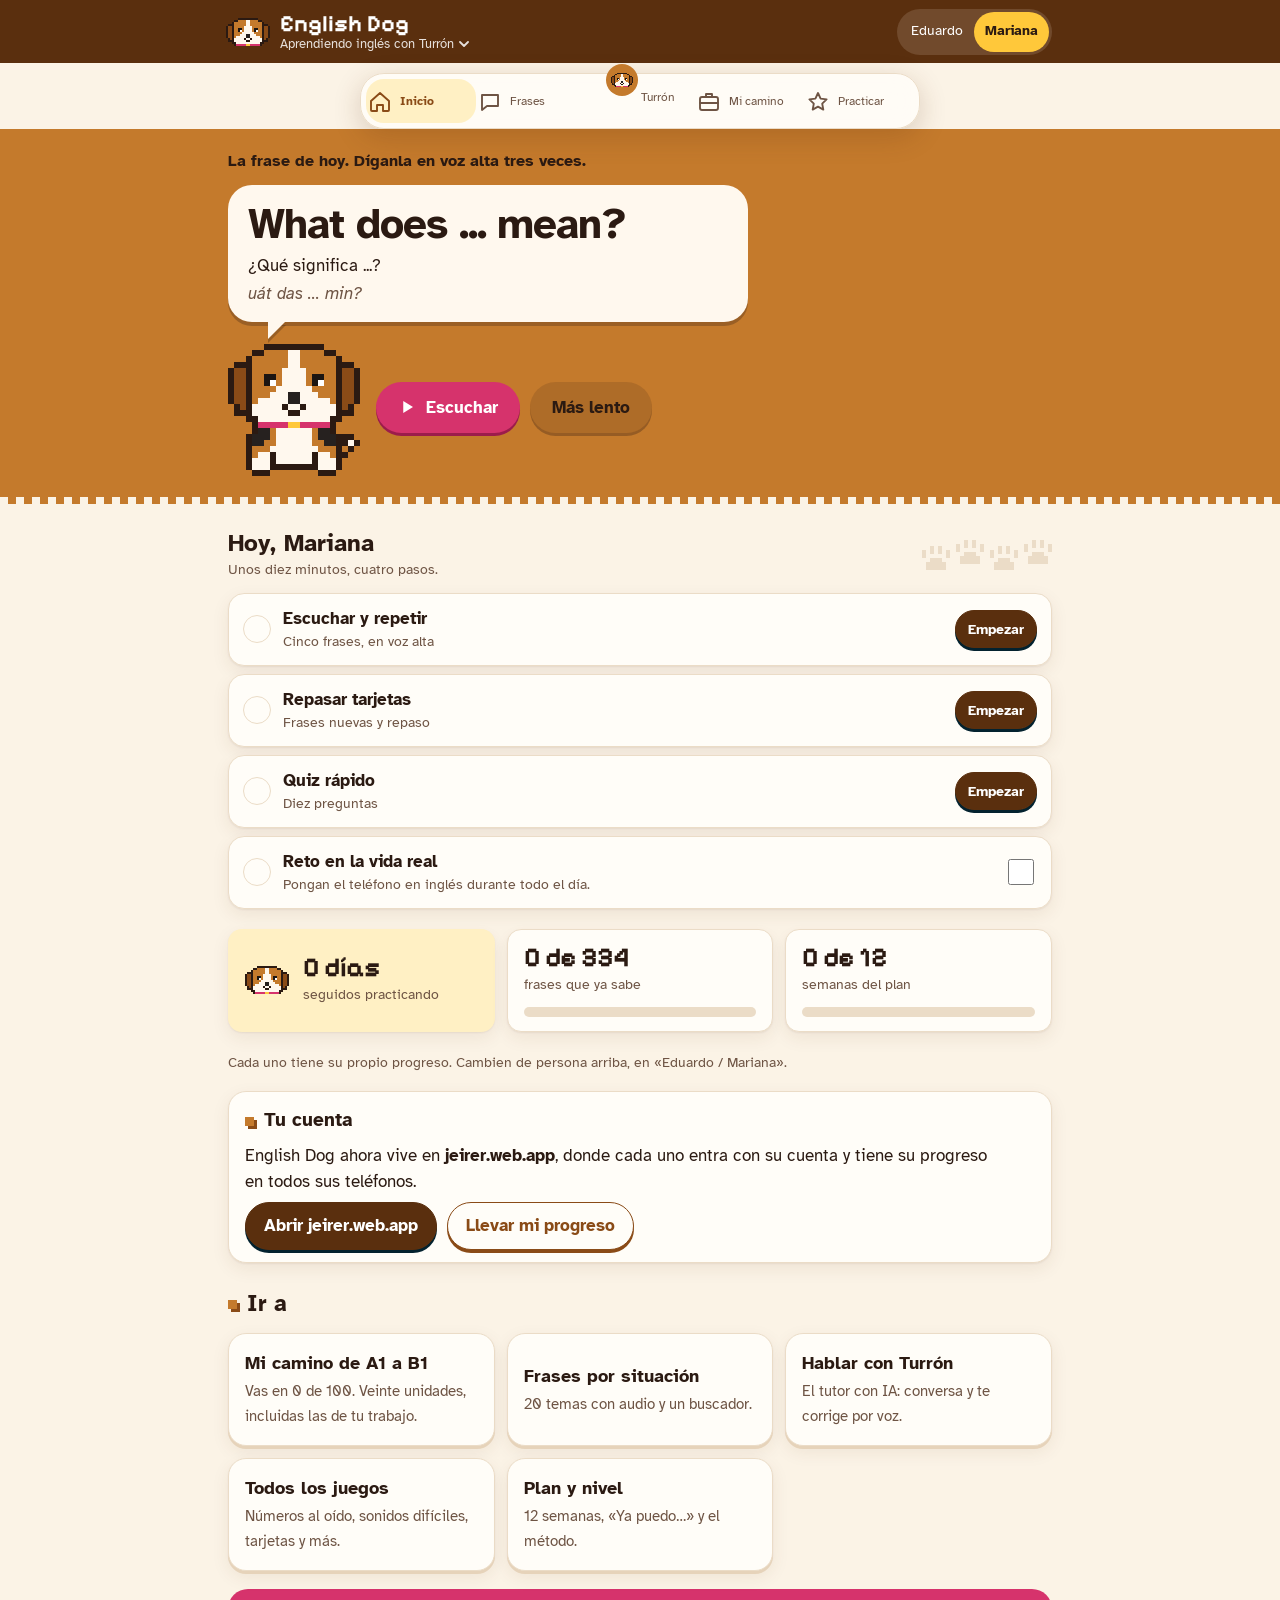
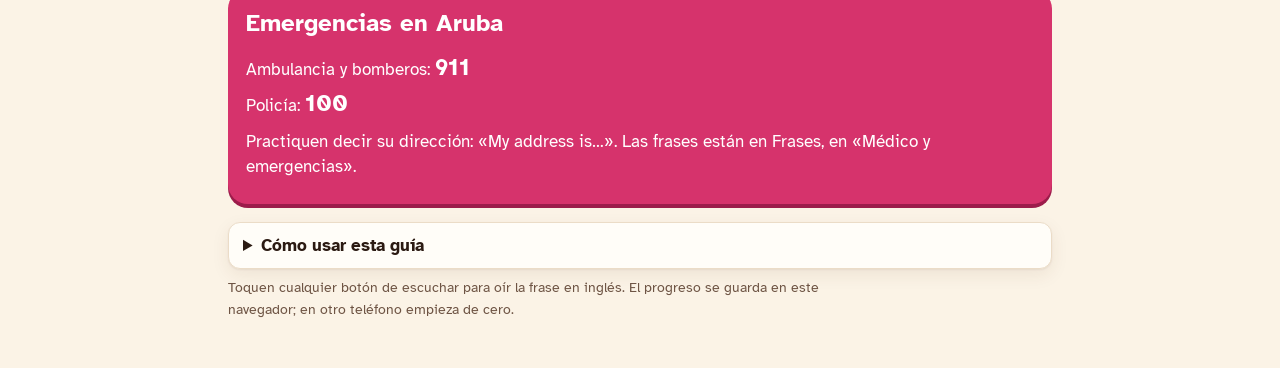
==== commit f5a9398a: "Caminos de 0 a 100, selector de mascota, paleta por mascota y pruebas al día - Camila: 20 unidades p" ====
--- a/index.html
+++ b/index.html
@@ -555,6 +555,15 @@
   --ok-text:#7FD9A5; --bad-text:#FF86AE; --shade:#0F0906; --paw:#E7A25A;
   --shadow:0 1px 2px rgba(0,0,0,.3),0 8px 22px rgba(0,0,0,.3); --bar-shadow:0 8px 28px rgba(0,0,0,.45)}}
 
+/* paleta según la mascota: Turrón (caramelo, por defecto), Sam (beige y collar azul), Roma (blanco y rosa) */
+html[data-pet=sam]{--caramel:#C9974E;--cocoa:#8A6230;--collar:#2F6FB5;--flamingo:#2F6FB5;--foam:#FAF6EE;--line:#EADFCB;--soft:#6B5844;
+  --deep:#7A5424;--sea:#5C4120;--hero:#D9AE72;--hero-ink:#2E1F10;--paw:#B98544;--shade:#E3D3B6;--flamingo-t:#E1ECF8}
+html[data-pet=roma]{--caramel:#E58FB3;--cocoa:#A63D6E;--collar:#C2185B;--flamingo:#C2185B;--foam:#FDF7F9;--paper:#FFFFFF;--line:#F1DDE6;--soft:#6E5460;
+  --deep:#9C2E5E;--sea:#7A2E52;--hero:#F7D3E2;--hero-ink:#3D1F2C;--paw:#E58FB3;--shade:#EBCFDB;--sun-t:#FCE8F0}
+@media (prefers-color-scheme:dark){
+  html[data-pet=sam]{--foam:#1B150D;--paper:#2A2117;--ink:#FFF1DF;--soft:#D2C1A8;--line:#47392A;--deep:#E4C28C;--sea:#7A5A2E;--hero:#4A3A22;--hero-ink:#FFF1DF;--paw:#E4C28C;--shade:#0F0B06;--flamingo-t:#16263A}
+  html[data-pet=roma]{--foam:#1E1218;--paper:#2C1A23;--ink:#FFEAF2;--soft:#D2B3C2;--line:#4A2C3A;--deep:#F2A7C8;--sea:#8E3A63;--hero:#4A2436;--hero-ink:#FFEAF2;--paw:#F2A7C8;--shade:#120A0E;--sun-t:#3A1A28}}
+
 /* superficies del navegador */
 ::selection{background:var(--tag);color:var(--tink)}
 input,textarea{caret-color:var(--flamingo)}
@@ -575,6 +584,37 @@
 .sdog[data-state=sleep]::after{content:none}
 .pdog[data-state=happy]{animation:hop .45s ease 2}
 .pdog[data-state=sleep]::after{content:"Zzz";position:absolute;right:-6px;top:-4px;font:700 .95rem var(--pixel);color:var(--hero-ink);opacity:.8}
+
+/* barra superior: el logo es el botón para cambiar de mascota */
+button.brand{border:0;background:none;color:inherit;padding:4px 6px 4px 0;margin-left:-2px;text-align:left;border-radius:12px;min-height:44px;cursor:pointer}
+button.brand{flex:1;min-width:0}
+button.brand>span{min-width:0}
+button.brand small{overflow:hidden;text-overflow:ellipsis}
+.top .wrap{gap:8px}.who{flex:none}
+@media (max-width:360px){.who button{padding:6px 8px;font-size:.8rem}}
+button.brand:active{transform:translateY(1px)}
+.chev{width:10px;height:6px;margin-left:5px;vertical-align:1px;fill:none;stroke:currentColor;stroke-width:1.8;stroke-linecap:round;stroke-linejoin:round}
+@media (hover:hover) and (pointer:fine){button.brand:hover{background:rgba(255,241,223,.1)}}
+/* selector de mascota */
+html.picking,html.picking body{overflow:hidden}
+#petpick{position:fixed;inset:0;z-index:95;display:grid;place-items:center;padding:calc(20px + env(safe-area-inset-top,0px)) 16px calc(20px + env(safe-area-inset-bottom,0px));background:rgba(28,18,12,.55);overflow-y:auto}
+.pp-in{width:100%;max-width:440px;background:var(--hero);color:var(--hero-ink);border-radius:24px;padding:18px 16px 16px;text-align:center;box-shadow:0 10px 0 rgba(43,26,18,.25);animation:gateIn .25s cubic-bezier(.2,.8,.2,1) both}
+.pp-in h2{justify-content:center;margin:0 0 14px;font-size:1.2rem}
+.pp-in h2::before{display:none}
+.pp-in #ppClose{margin-top:14px}
+/* camino de Camila: puntaje de 0 a 100 y unidades */
+.score{display:flex;align-items:baseline;flex-wrap:wrap;gap:6px;margin:6px 0 14px}
+.score b{font:700 3rem/1 var(--pixel);color:var(--deep)}
+.score span{font-weight:700}
+.sbar,.ubar{display:block;flex-basis:100%;height:12px;background:var(--line);border-radius:3px;overflow:hidden}
+.sbar i,.ubar i{display:block;height:100%;background:var(--paw)}
+.unit{display:grid;grid-template-columns:auto 1fr;gap:4px 12px;align-items:center;width:100%;text-align:left;background:var(--paper);border:1px solid var(--line);border-radius:16px;padding:12px 14px;margin:8px 0;box-shadow:var(--shadow);min-height:44px}
+.unit.done{background:var(--aloe-t)}
+.unit .un{grid-row:span 2;display:grid;place-items:center;width:38px;height:38px;border-radius:10px;background:var(--hero);color:var(--hero-ink);font:700 1.1rem var(--pixel)}
+.unit .ut b{display:block}.unit .ut small{color:var(--soft)}
+.unit .ubar{grid-column:2;height:8px}
+h2 .lvl{font:700 .8rem var(--body);color:var(--soft);margin-left:6px}
+@media (hover:hover) and (pointer:fine){.unit:hover{border-color:var(--caramel)}}
 
 /* barra superior */
 .top{background:var(--sea)}
@@ -639,7 +679,16 @@
 
 /* barra inferior: Turrón al centro */
 .tabs{box-shadow:var(--bar-shadow)}
-.tabs button{font-size:.78rem}
+.tabs button{font-size:.78rem;white-space:nowrap;min-width:0;overflow:hidden;text-overflow:ellipsis}
+/* el contenido nunca queda debajo de la barra: su alto real + margen + la barra de inicio del iPhone */
+@media (max-width:759px){
+  body{padding-bottom:calc(128px + env(safe-area-inset-bottom,0px))}
+  html{scroll-padding-bottom:calc(128px + env(safe-area-inset-bottom,0px))}
+  .tabs button{padding-left:1px;padding-right:1px}
+}
+@media (max-width:360px){.tabs button{font-size:.75rem}}
+.tabs .tcenter{overflow:visible;text-overflow:clip;justify-content:flex-end;padding-top:0}
+.tabs .tcenter .tdog{flex:none;margin-top:-34px;margin-bottom:2px}
 .tabs button[aria-current=page]{background:var(--sun-t);color:var(--deep)}
 .tabs .tcenter{position:relative;justify-content:flex-end;gap:3px}
 .tabs .tcenter[aria-current=page]{background:none}
@@ -661,7 +710,7 @@
 .wrap{padding-left:max(18px,env(safe-area-inset-left,0px));padding-right:max(18px,env(safe-area-inset-right,0px))}
 button,.tabs,.chips,.who,summary,.pdog,.dog{-webkit-user-select:none;user-select:none;-webkit-touch-callout:none}
 @media (display-mode:standalone){html,body{overscroll-behavior-y:none}}
-@media (max-width:759px){body:has(input:focus,textarea:focus,select:focus) .tabs{display:none}}
+@media (max-width:759px) and (pointer:coarse){body:has(input:focus,textarea:focus,select:focus) .tabs{display:none}}
 .tchat{overscroll-behavior:contain}
 
 /* sincronizar entre teléfonos */
@@ -751,7 +800,7 @@
 <body>
 <div id="splash" aria-hidden="true"><span><svg viewBox="0 0 22 22" shape-rendering="crispEdges" aria-hidden="true"><rect x="6" y="0" width="10" height="1" fill="#2B1A12"/><rect x="4" y="1" width="2" height="1" fill="#2B1A12"/><rect x="6" y="1" width="4" height="1" fill="#C47A2C"/><rect x="10" y="1" width="2" height="1" fill="#FFF8EE"/><rect x="12" y="1" width="4" height="1" fill="#C47A2C"/><rect x="16" y="1" width="2" height="1" fill="#2B1A12"/><rect x="3" y="2" width="1" height="1" fill="#2B1A12"/><rect x="4" y="2" width="6" height="1" fill="#C47A2C"/><rect x="10" y="2" width="2" height="1" fill="#FFF8EE"/><rect x="12" y="2" width="6" height="1" fill="#C47A2C"/><rect x="18" y="2" width="1" height="1" fill="#2B1A12"/><rect x="1" y="3" width="3" height="1" fill="#2B1A12"/><rect x="4" y="3" width="6" height="1" fill="#C47A2C"/><rect x="10" y="3" width="2" height="1" fill="#FFF8EE"/><rect x="12" y="3" width="6" height="1" fill="#C47A2C"/><rect x="18" y="3" width="3" height="1" fill="#2B1A12"/><rect x="0" y="4" width="1" height="1" fill="#2B1A12"/><rect x="1" y="4" width="2" height="1" fill="#8A4B17"/><rect x="3" y="4" width="1" height="1" fill="#2B1A12"/><rect x="4" y="4" width="5" height="1" fill="#C47A2C"/><rect x="9" y="4" width="4" height="1" fill="#FFF8EE"/><rect x="13" y="4" width="5" height="1" fill="#C47A2C"/><rect x="18" y="4" width="1" height="1" fill="#2B1A12"/><rect x="19" y="4" width="2" height="1" fill="#8A4B17"/><rect x="21" y="4" width="1" height="1" fill="#2B1A12"/><rect x="0" y="5" width="1" height="1" fill="#2B1A12"/><rect x="1" y="5" width="2" height="1" fill="#8A4B17"/><rect x="3" y="5" width="1" height="1" fill="#2B1A12"/><rect x="4" y="5" width="2" height="1" fill="#C47A2C"/><rect x="6" y="5" width="2" height="1" fill="#1B1512"/><rect x="8" y="5" width="1" height="1" fill="#C47A2C"/><rect x="9" y="5" width="4" height="1" fill="#FFF8EE"/><rect x="13" y="5" width="1" height="1" fill="#C47A2C"/><rect x="14" y="5" width="2" height="1" fill="#1B1512"/><rect x="16" y="5" width="2" height="1" fill="#C47A2C"/><rect x="18" y="5" width="1" height="1" fill="#2B1A12"/><rect x="19" y="5" width="2" height="1" fill="#8A4B17"/><rect x="21" y="5" width="1" height="1" fill="#2B1A12"/><rect x="0" y="6" width="1" height="1" fill="#2B1A12"/><rect x="1" y="6" width="2" height="1" fill="#8A4B17"/><rect x="3" y="6" width="1" height="1" fill="#2B1A12"/><rect x="4" y="6" width="2" height="1" fill="#C47A2C"/><rect x="6" y="6" width="1" height="1" fill="#1B1512"/><rect x="7" y="6" width="1" height="1" fill="#FFFFFF"/><rect x="8" y="6" width="1" height="1" fill="#C47A2C"/><rect x="9" y="6" width="4" height="1" fill="#FFF8EE"/><rect x="13" y="6" width="1" height="1" fill="#C47A2C"/><rect x="14" y="6" width="1" height="1" fill="#1B1512"/><rect x="15" y="6" width="1" height="1" fill="#FFFFFF"/><rect x="16" y="6" width="2" height="1" fill="#C47A2C"/><rect x="18" y="6" width="1" height="1" fill="#2B1A12"/><rect x="19" y="6" width="2" height="1" fill="#8A4B17"/><rect x="21" y="6" width="1" height="1" fill="#2B1A12"/><rect x="0" y="7" width="1" height="1" fill="#2B1A12"/><rect x="1" y="7" width="2" height="1" fill="#8A4B17"/><rect x="3" y="7" width="1" height="1" fill="#2B1A12"/><rect x="4" y="7" width="4" height="1" fill="#C47A2C"/><rect x="8" y="7" width="6" height="1" fill="#FFF8EE"/><rect x="14" y="7" width="4" height="1" fill="#C47A2C"/><rect x="18" y="7" width="1" height="1" fill="#2B1A12"/><rect x="19" y="7" width="2" height="1" fill="#8A4B17"/><rect x="21" y="7" width="1" height="1" fill="#2B1A12"/><rect x="0" y="8" width="1" height="1" fill="#2B1A12"/><rect x="1" y="8" width="2" height="1" fill="#8A4B17"/><rect x="3" y="8" width="1" height="1" fill="#2B1A12"/><rect x="4" y="8" width="3" height="1" fill="#C47A2C"/><rect x="7" y="8" width="3" height="1" fill="#FFF8EE"/><rect x="10" y="8" width="2" height="1" fill="#26211F"/><rect x="12" y="8" width="3" height="1" fill="#FFF8EE"/><rect x="15" y="8" width="3" height="1" fill="#C47A2C"/><rect x="18" y="8" width="1" height="1" fill="#2B1A12"/><rect x="19" y="8" width="2" height="1" fill="#8A4B17"/><rect x="21" y="8" width="1" height="1" fill="#2B1A12"/><rect x="0" y="9" width="1" height="1" fill="#2B1A12"/><rect x="1" y="9" width="2" height="1" fill="#8A4B17"/><rect x="3" y="9" width="1" height="1" fill="#2B1A12"/><rect x="4" y="9" width="1" height="1" fill="#C47A2C"/><rect x="5" y="9" width="5" height="1" fill="#FFF8EE"/><rect x="10" y="9" width="2" height="1" fill="#26211F"/><rect x="12" y="9" width="5" height="1" fill="#FFF8EE"/><rect x="17" y="9" width="1" height="1" fill="#C47A2C"/><rect x="18" y="9" width="1" height="1" fill="#2B1A12"/><rect x="19" y="9" width="2" height="1" fill="#8A4B17"/><rect x="21" y="9" width="1" height="1" fill="#2B1A12"/><rect x="1" y="10" width="1" height="1" fill="#2B1A12"/><rect x="2" y="10" width="1" height="1" fill="#8A4B17"/><rect x="3" y="10" width="1" height="1" fill="#2B1A12"/><rect x="4" y="10" width="5" height="1" fill="#FFF8EE"/><rect x="9" y="10" width="1" height="1" fill="#2B1A12"/><rect x="10" y="10" width="2" height="1" fill="#FFF8EE"/><rect x="12" y="10" width="1" height="1" fill="#2B1A12"/><rect x="13" y="10" width="5" height="1" fill="#FFF8EE"/><rect x="18" y="10" width="1" height="1" fill="#2B1A12"/><rect x="19" y="10" width="1" height="1" fill="#8A4B17"/><rect x="20" y="10" width="1" height="1" fill="#2B1A12"/><rect x="1" y="11" width="3" height="1" fill="#2B1A12"/><rect x="4" y="11" width="6" height="1" fill="#FFF8EE"/><rect x="10" y="11" width="2" height="1" fill="#2B1A12"/><rect x="12" y="11" width="6" height="1" fill="#FFF8EE"/><rect x="18" y="11" width="3" height="1" fill="#2B1A12"/><rect x="3" y="12" width="2" height="1" fill="#2B1A12"/><rect x="5" y="12" width="12" height="1" fill="#FFF8EE"/><rect x="17" y="12" width="2" height="1" fill="#2B1A12"/><rect x="4" y="13" width="1" height="1" fill="#2B1A12"/><rect x="5" y="13" width="5" height="1" fill="#D6336C"/><rect x="10" y="13" width="2" height="1" fill="#FFC83A"/><rect x="12" y="13" width="5" height="1" fill="#D6336C"/><rect x="17" y="13" width="1" height="1" fill="#2B1A12"/><rect x="4" y="14" width="1" height="1" fill="#2B1A12"/><rect x="5" y="14" width="2" height="1" fill="#26211F"/><rect x="7" y="14" width="1" height="1" fill="#C47A2C"/><rect x="8" y="14" width="6" height="1" fill="#FFF8EE"/><rect x="14" y="14" width="1" height="1" fill="#C47A2C"/><rect x="15" y="14" width="2" height="1" fill="#26211F"/><rect x="17" y="14" width="1" height="1" fill="#2B1A12"/><rect x="3" y="15" width="1" height="1" fill="#2B1A12"/><rect x="4" y="15" width="3" height="1" fill="#26211F"/><rect x="7" y="15" width="1" height="1" fill="#C47A2C"/><rect x="8" y="15" width="6" height="1" fill="#FFF8EE"/><rect x="14" y="15" width="1" height="1" fill="#C47A2C"/><rect x="15" y="15" width="3" height="1" fill="#26211F"/><rect x="18" y="15" width="3" height="1" fill="#2B1A12"/><rect x="3" y="16" width="1" height="1" fill="#2B1A12"/><rect x="4" y="16" width="2" height="1" fill="#26211F"/><rect x="6" y="16" width="2" height="1" fill="#C47A2C"/><rect x="8" y="16" width="6" height="1" fill="#FFF8EE"/><rect x="14" y="16" width="2" height="1" fill="#C47A2C"/><rect x="16" y="16" width="2" height="1" fill="#26211F"/><rect x="18" y="16" width="2" height="1" fill="#2B1A12"/><rect x="20" y="16" width="1" height="1" fill="#FFF8EE"/><rect x="21" y="16" width="1" height="1" fill="#2B1A12"/><rect x="3" y="17" width="1" height="1" fill="#2B1A12"/><rect x="4" y="17" width="3" height="1" fill="#C47A2C"/><rect x="7" y="17" width="8" height="1" fill="#FFF8EE"/><rect x="15" y="17" width="3" height="1" fill="#C47A2C"/><rect x="18" y="17" width="1" height="1" fill="#2B1A12"/><rect x="19" y="17" width="1" height="1" fill="#C47A2C"/><rect x="20" y="17" width="1" height="1" fill="#2B1A12"/><rect x="3" y="18" width="1" height="1" fill="#2B1A12"/><rect x="4" y="18" width="1" height="1" fill="#C47A2C"/><rect x="5" y="18" width="2" height="1" fill="#FFF8EE"/><rect x="7" y="18" width="1" height="1" fill="#2B1A12"/><rect x="8" y="18" width="6" height="1" fill="#FFF8EE"/><rect x="14" y="18" width="1" height="1" fill="#2B1A12"/><rect x="15" y="18" width="2" height="1" fill="#FFF8EE"/><rect x="17" y="18" width="1" height="1" fill="#C47A2C"/><rect x="18" y="18" width="2" height="1" fill="#2B1A12"/><rect x="3" y="19" width="1" height="1" fill="#2B1A12"/><rect x="4" y="19" width="3" height="1" fill="#FFF8EE"/><rect x="7" y="19" width="1" height="1" fill="#2B1A12"/><rect x="8" y="19" width="6" height="1" fill="#FFF8EE"/><rect x="14" y="19" width="1" height="1" fill="#2B1A12"/><rect x="15" y="19" width="3" height="1" fill="#FFF8EE"/><rect x="18" y="19" width="1" height="1" fill="#2B1A12"/><rect x="3" y="20" width="1" height="1" fill="#2B1A12"/><rect x="4" y="20" width="3" height="1" fill="#FFF8EE"/><rect x="7" y="20" width="8" height="1" fill="#2B1A12"/><rect x="15" y="20" width="3" height="1" fill="#FFF8EE"/><rect x="18" y="20" width="1" height="1" fill="#2B1A12"/><rect x="4" y="21" width="3" height="1" fill="#2B1A12"/><rect x="15" y="21" width="3" height="1" fill="#2B1A12"/></svg></span><b>English Dog</b></div>
 <header class="top"><div class="wrap">
-  <div class="brand"><span class="logo"><svg viewBox="0 0 22 14" shape-rendering="crispEdges" aria-hidden="true"><rect x="6" y="0" width="10" height="1" fill="#2B1A12"/><rect x="4" y="1" width="2" height="1" fill="#2B1A12"/><rect x="6" y="1" width="4" height="1" fill="#C47A2C"/><rect x="10" y="1" width="2" height="1" fill="#FFF8EE"/><rect x="12" y="1" width="4" height="1" fill="#C47A2C"/><rect x="16" y="1" width="2" height="1" fill="#2B1A12"/><rect x="3" y="2" width="1" height="1" fill="#2B1A12"/><rect x="4" y="2" width="6" height="1" fill="#C47A2C"/><rect x="10" y="2" width="2" height="1" fill="#FFF8EE"/><rect x="12" y="2" width="6" height="1" fill="#C47A2C"/><rect x="18" y="2" width="1" height="1" fill="#2B1A12"/><rect x="1" y="3" width="3" height="1" fill="#2B1A12"/><rect x="4" y="3" width="6" height="1" fill="#C47A2C"/><rect x="10" y="3" width="2" height="1" fill="#FFF8EE"/><rect x="12" y="3" width="6" height="1" fill="#C47A2C"/><rect x="18" y="3" width="3" height="1" fill="#2B1A12"/><rect x="0" y="4" width="1" height="1" fill="#2B1A12"/><rect x="1" y="4" width="2" height="1" fill="#8A4B17"/><rect x="3" y="4" width="1" height="1" fill="#2B1A12"/><rect x="4" y="4" width="5" height="1" fill="#C47A2C"/><rect x="9" y="4" width="4" height="1" fill="#FFF8EE"/><rect x="13" y="4" width="5" height="1" fill="#C47A2C"/><rect x="18" y="4" width="1" height="1" fill="#2B1A12"/><rect x="19" y="4" width="2" height="1" fill="#8A4B17"/><rect x="21" y="4" width="1" height="1" fill="#2B1A12"/><rect x="0" y="5" width="1" height="1" fill="#2B1A12"/><rect x="1" y="5" width="2" height="1" fill="#8A4B17"/><rect x="3" y="5" width="1" height="1" fill="#2B1A12"/><rect x="4" y="5" width="2" height="1" fill="#C47A2C"/><rect x="6" y="5" width="2" height="1" fill="#1B1512"/><rect x="8" y="5" width="1" height="1" fill="#C47A2C"/><rect x="9" y="5" width="4" height="1" fill="#FFF8EE"/><rect x="13" y="5" width="1" height="1" fill="#C47A2C"/><rect x="14" y="5" width="2" height="1" fill="#1B1512"/><rect x="16" y="5" width="2" height="1" fill="#C47A2C"/><rect x="18" y="5" width="1" height="1" fill="#2B1A12"/><rect x="19" y="5" width="2" height="1" fill="#8A4B17"/><rect x="21" y="5" width="1" height="1" fill="#2B1A12"/><rect x="0" y="6" width="1" height="1" fill="#2B1A12"/><rect x="1" y="6" width="2" height="1" fill="#8A4B17"/><rect x="3" y="6" width="1" height="1" fill="#2B1A12"/><rect x="4" y="6" width="2" height="1" fill="#C47A2C"/><rect x="6" y="6" width="1" height="1" fill="#1B1512"/><rect x="7" y="6" width="1" height="1" fill="#FFFFFF"/><rect x="8" y="6" width="1" height="1" fill="#C47A2C"/><rect x="9" y="6" width="4" height="1" fill="#FFF8EE"/><rect x="13" y="6" width="1" height="1" fill="#C47A2C"/><rect x="14" y="6" width="1" height="1" fill="#1B1512"/><rect x="15" y="6" width="1" height="1" fill="#FFFFFF"/><rect x="16" y="6" width="2" height="1" fill="#C47A2C"/><rect x="18" y="6" width="1" height="1" fill="#2B1A12"/><rect x="19" y="6" width="2" height="1" fill="#8A4B17"/><rect x="21" y="6" width="1" height="1" fill="#2B1A12"/><rect x="0" y="7" width="1" height="1" fill="#2B1A12"/><rect x="1" y="7" width="2" height="1" fill="#8A4B17"/><rect x="3" y="7" width="1" height="1" fill="#2B1A12"/><rect x="4" y="7" width="4" height="1" fill="#C47A2C"/><rect x="8" y="7" width="6" height="1" fill="#FFF8EE"/><rect x="14" y="7" width="4" height="1" fill="#C47A2C"/><rect x="18" y="7" width="1" height="1" fill="#2B1A12"/><rect x="19" y="7" width="2" height="1" fill="#8A4B17"/><rect x="21" y="7" width="1" height="1" fill="#2B1A12"/><rect x="0" y="8" width="1" height="1" fill="#2B1A12"/><rect x="1" y="8" width="2" height="1" fill="#8A4B17"/><rect x="3" y="8" width="1" height="1" fill="#2B1A12"/><rect x="4" y="8" width="3" height="1" fill="#C47A2C"/><rect x="7" y="8" width="3" height="1" fill="#FFF8EE"/><rect x="10" y="8" width="2" height="1" fill="#26211F"/><rect x="12" y="8" width="3" height="1" fill="#FFF8EE"/><rect x="15" y="8" width="3" height="1" fill="#C47A2C"/><rect x="18" y="8" width="1" height="1" fill="#2B1A12"/><rect x="19" y="8" width="2" height="1" fill="#8A4B17"/><rect x="21" y="8" width="1" height="1" fill="#2B1A12"/><rect x="0" y="9" width="1" height="1" fill="#2B1A12"/><rect x="1" y="9" width="2" height="1" fill="#8A4B17"/><rect x="3" y="9" width="1" height="1" fill="#2B1A12"/><rect x="4" y="9" width="1" height="1" fill="#C47A2C"/><rect x="5" y="9" width="5" height="1" fill="#FFF8EE"/><rect x="10" y="9" width="2" height="1" fill="#26211F"/><rect x="12" y="9" width="5" height="1" fill="#FFF8EE"/><rect x="17" y="9" width="1" height="1" fill="#C47A2C"/><rect x="18" y="9" width="1" height="1" fill="#2B1A12"/><rect x="19" y="9" width="2" height="1" fill="#8A4B17"/><rect x="21" y="9" width="1" height="1" fill="#2B1A12"/><rect x="1" y="10" width="1" height="1" fill="#2B1A12"/><rect x="2" y="10" width="1" height="1" fill="#8A4B17"/><rect x="3" y="10" width="1" height="1" fill="#2B1A12"/><rect x="4" y="10" width="5" height="1" fill="#FFF8EE"/><rect x="9" y="10" width="1" height="1" fill="#2B1A12"/><rect x="10" y="10" width="2" height="1" fill="#FFF8EE"/><rect x="12" y="10" width="1" height="1" fill="#2B1A12"/><rect x="13" y="10" width="5" height="1" fill="#FFF8EE"/><rect x="18" y="10" width="1" height="1" fill="#2B1A12"/><rect x="19" y="10" width="1" height="1" fill="#8A4B17"/><rect x="20" y="10" width="1" height="1" fill="#2B1A12"/><rect x="1" y="11" width="3" height="1" fill="#2B1A12"/><rect x="4" y="11" width="6" height="1" fill="#FFF8EE"/><rect x="10" y="11" width="2" height="1" fill="#2B1A12"/><rect x="12" y="11" width="6" height="1" fill="#FFF8EE"/><rect x="18" y="11" width="3" height="1" fill="#2B1A12"/><rect x="3" y="12" width="2" height="1" fill="#2B1A12"/><rect x="5" y="12" width="12" height="1" fill="#FFF8EE"/><rect x="17" y="12" width="2" height="1" fill="#2B1A12"/><rect x="4" y="13" width="1" height="1" fill="#2B1A12"/><rect x="5" y="13" width="5" height="1" fill="#D6336C"/><rect x="10" y="13" width="2" height="1" fill="#FFC83A"/><rect x="12" y="13" width="5" height="1" fill="#D6336C"/><rect x="17" y="13" width="1" height="1" fill="#2B1A12"/></svg></span><span>English Dog<small>Aprendiendo inglés con <span class="petname">Turrón</span></small></span></div>
+  <button class="brand" id="petBtn" type="button" aria-haspopup="dialog" aria-label="Cambiar de mascota"><span class="logo"><svg viewBox="0 0 22 14" shape-rendering="crispEdges" aria-hidden="true"><rect x="6" y="0" width="10" height="1" fill="#2B1A12"/><rect x="4" y="1" width="2" height="1" fill="#2B1A12"/><rect x="6" y="1" width="4" height="1" fill="#C47A2C"/><rect x="10" y="1" width="2" height="1" fill="#FFF8EE"/><rect x="12" y="1" width="4" height="1" fill="#C47A2C"/><rect x="16" y="1" width="2" height="1" fill="#2B1A12"/><rect x="3" y="2" width="1" height="1" fill="#2B1A12"/><rect x="4" y="2" width="6" height="1" fill="#C47A2C"/><rect x="10" y="2" width="2" height="1" fill="#FFF8EE"/><rect x="12" y="2" width="6" height="1" fill="#C47A2C"/><rect x="18" y="2" width="1" height="1" fill="#2B1A12"/><rect x="1" y="3" width="3" height="1" fill="#2B1A12"/><rect x="4" y="3" width="6" height="1" fill="#C47A2C"/><rect x="10" y="3" width="2" height="1" fill="#FFF8EE"/><rect x="12" y="3" width="6" height="1" fill="#C47A2C"/><rect x="18" y="3" width="3" height="1" fill="#2B1A12"/><rect x="0" y="4" width="1" height="1" fill="#2B1A12"/><rect x="1" y="4" width="2" height="1" fill="#8A4B17"/><rect x="3" y="4" width="1" height="1" fill="#2B1A12"/><rect x="4" y="4" width="5" height="1" fill="#C47A2C"/><rect x="9" y="4" width="4" height="1" fill="#FFF8EE"/><rect x="13" y="4" width="5" height="1" fill="#C47A2C"/><rect x="18" y="4" width="1" height="1" fill="#2B1A12"/><rect x="19" y="4" width="2" height="1" fill="#8A4B17"/><rect x="21" y="4" width="1" height="1" fill="#2B1A12"/><rect x="0" y="5" width="1" height="1" fill="#2B1A12"/><rect x="1" y="5" width="2" height="1" fill="#8A4B17"/><rect x="3" y="5" width="1" height="1" fill="#2B1A12"/><rect x="4" y="5" width="2" height="1" fill="#C47A2C"/><rect x="6" y="5" width="2" height="1" fill="#1B1512"/><rect x="8" y="5" width="1" height="1" fill="#C47A2C"/><rect x="9" y="5" width="4" height="1" fill="#FFF8EE"/><rect x="13" y="5" width="1" height="1" fill="#C47A2C"/><rect x="14" y="5" width="2" height="1" fill="#1B1512"/><rect x="16" y="5" width="2" height="1" fill="#C47A2C"/><rect x="18" y="5" width="1" height="1" fill="#2B1A12"/><rect x="19" y="5" width="2" height="1" fill="#8A4B17"/><rect x="21" y="5" width="1" height="1" fill="#2B1A12"/><rect x="0" y="6" width="1" height="1" fill="#2B1A12"/><rect x="1" y="6" width="2" height="1" fill="#8A4B17"/><rect x="3" y="6" width="1" height="1" fill="#2B1A12"/><rect x="4" y="6" width="2" height="1" fill="#C47A2C"/><rect x="6" y="6" width="1" height="1" fill="#1B1512"/><rect x="7" y="6" width="1" height="1" fill="#FFFFFF"/><rect x="8" y="6" width="1" height="1" fill="#C47A2C"/><rect x="9" y="6" width="4" height="1" fill="#FFF8EE"/><rect x="13" y="6" width="1" height="1" fill="#C47A2C"/><rect x="14" y="6" width="1" height="1" fill="#1B1512"/><rect x="15" y="6" width="1" height="1" fill="#FFFFFF"/><rect x="16" y="6" width="2" height="1" fill="#C47A2C"/><rect x="18" y="6" width="1" height="1" fill="#2B1A12"/><rect x="19" y="6" width="2" height="1" fill="#8A4B17"/><rect x="21" y="6" width="1" height="1" fill="#2B1A12"/><rect x="0" y="7" width="1" height="1" fill="#2B1A12"/><rect x="1" y="7" width="2" height="1" fill="#8A4B17"/><rect x="3" y="7" width="1" height="1" fill="#2B1A12"/><rect x="4" y="7" width="4" height="1" fill="#C47A2C"/><rect x="8" y="7" width="6" height="1" fill="#FFF8EE"/><rect x="14" y="7" width="4" height="1" fill="#C47A2C"/><rect x="18" y="7" width="1" height="1" fill="#2B1A12"/><rect x="19" y="7" width="2" height="1" fill="#8A4B17"/><rect x="21" y="7" width="1" height="1" fill="#2B1A12"/><rect x="0" y="8" width="1" height="1" fill="#2B1A12"/><rect x="1" y="8" width="2" height="1" fill="#8A4B17"/><rect x="3" y="8" width="1" height="1" fill="#2B1A12"/><rect x="4" y="8" width="3" height="1" fill="#C47A2C"/><rect x="7" y="8" width="3" height="1" fill="#FFF8EE"/><rect x="10" y="8" width="2" height="1" fill="#26211F"/><rect x="12" y="8" width="3" height="1" fill="#FFF8EE"/><rect x="15" y="8" width="3" height="1" fill="#C47A2C"/><rect x="18" y="8" width="1" height="1" fill="#2B1A12"/><rect x="19" y="8" width="2" height="1" fill="#8A4B17"/><rect x="21" y="8" width="1" height="1" fill="#2B1A12"/><rect x="0" y="9" width="1" height="1" fill="#2B1A12"/><rect x="1" y="9" width="2" height="1" fill="#8A4B17"/><rect x="3" y="9" width="1" height="1" fill="#2B1A12"/><rect x="4" y="9" width="1" height="1" fill="#C47A2C"/><rect x="5" y="9" width="5" height="1" fill="#FFF8EE"/><rect x="10" y="9" width="2" height="1" fill="#26211F"/><rect x="12" y="9" width="5" height="1" fill="#FFF8EE"/><rect x="17" y="9" width="1" height="1" fill="#C47A2C"/><rect x="18" y="9" width="1" height="1" fill="#2B1A12"/><rect x="19" y="9" width="2" height="1" fill="#8A4B17"/><rect x="21" y="9" width="1" height="1" fill="#2B1A12"/><rect x="1" y="10" width="1" height="1" fill="#2B1A12"/><rect x="2" y="10" width="1" height="1" fill="#8A4B17"/><rect x="3" y="10" width="1" height="1" fill="#2B1A12"/><rect x="4" y="10" width="5" height="1" fill="#FFF8EE"/><rect x="9" y="10" width="1" height="1" fill="#2B1A12"/><rect x="10" y="10" width="2" height="1" fill="#FFF8EE"/><rect x="12" y="10" width="1" height="1" fill="#2B1A12"/><rect x="13" y="10" width="5" height="1" fill="#FFF8EE"/><rect x="18" y="10" width="1" height="1" fill="#2B1A12"/><rect x="19" y="10" width="1" height="1" fill="#8A4B17"/><rect x="20" y="10" width="1" height="1" fill="#2B1A12"/><rect x="1" y="11" width="3" height="1" fill="#2B1A12"/><rect x="4" y="11" width="6" height="1" fill="#FFF8EE"/><rect x="10" y="11" width="2" height="1" fill="#2B1A12"/><rect x="12" y="11" width="6" height="1" fill="#FFF8EE"/><rect x="18" y="11" width="3" height="1" fill="#2B1A12"/><rect x="3" y="12" width="2" height="1" fill="#2B1A12"/><rect x="5" y="12" width="12" height="1" fill="#FFF8EE"/><rect x="17" y="12" width="2" height="1" fill="#2B1A12"/><rect x="4" y="13" width="1" height="1" fill="#2B1A12"/><rect x="5" y="13" width="5" height="1" fill="#D6336C"/><rect x="10" y="13" width="2" height="1" fill="#FFC83A"/><rect x="12" y="13" width="5" height="1" fill="#D6336C"/><rect x="17" y="13" width="1" height="1" fill="#2B1A12"/></svg></span><span>English Dog<small>Aprendiendo inglés con <span class="petname">Turrón</span><svg class="chev" viewBox="0 0 10 6" aria-hidden="true"><path d="M1 1l4 4 4-4"/></svg></small></span></button>
   <div class="who" role="group" aria-label="¿Quién estudia ahora?">
     <button data-who="el">Eduardo</button><button data-who="ella">Mariana</button>
   </div>
@@ -765,7 +814,7 @@
 </nav>
 <main id="view"></main>
 
-<script id="data" type="application/json">{"rec": [{"t": "h1", "title": "Bienvenidos", "sub": "Cómo usar esta guía (léanla juntos primero)"}, {"t": "p", "text": "Esta guía está hecha para dos personas que acaban de llegar a Aruba y necesitan comunicarse en inglés <b>desde ya<\/b>: en el supermercado, con los vecinos, en el banco y, sobre todo, en el trabajo. No es un libro de gramática: es una caja de herramientas para hablar."}, {"t": "p", "text": "En Aruba los idiomas oficiales son el papiamento y el neerlandés, pero el inglés y el español se usan muchísimo, sobre todo en turismo, servicio al cliente y comercio. Eso es una ventaja: van a escuchar inglés todos los días y mucha gente tendrá paciencia con ustedes."}, {"t": "h2", "title": "Cómo está organizada"}, {"t": "bullets", "items": ["<b>Parte 1 – Tips para aprender rápido:<\/b> hábitos que funcionan para adultos ocupados.", "<b>Parte 2 – Pronunciación:<\/b> los errores típicos de los hispanohablantes y cómo corregirlos.", "<b>Parte 3 – Gramática mínima:<\/b> solo lo necesario para armar frases.", "<b>Parte 4 – Situaciones del día a día:<\/b> supermercado, casa, vecinos, banco, médico, transporte, restaurante y emergencias.", "<b>Parte 5 – Inglés para el trabajo:<\/b> una sección para el técnico de telecomunicaciones y otra para la agente de reservaciones.", "<b>Parte 6 – Ejercicios y juegos en pareja<\/b>, con respuestas al final.", "<b>Parte 7 – Plan de 12 semanas<\/b> y hoja de seguimiento."]}, {"t": "h2", "title": "Cómo leer la columna «Cómo suena»"}, {"t": "p", "text": "Para ayudarles al principio, muchas frases traen una pronunciación aproximada escrita «a la española». Es una muleta, no una regla: no es exacta. Úsenla para arrancar y luego escuchen el audio real (Google Translate, un diccionario en línea o YouTube) y repitan imitando."}, {"t": "box", "kind": "tip", "title": "★ Antes de empezar", "items": ["Lean esta guía con un lápiz en la mano. Marquen las frases que usan cada semana y tachen las que ya dicen sin pensar. Ver el progreso motiva muchísimo."]}, {"t": "h1", "title": "Parte 1 · Tips para aprender más rápido", "sub": "Hábitos pequeños, todos los días, valen más que horas sueltas el fin de semana"}, {"t": "box", "kind": "warn", "title": "♥ La ventaja de aprender en pareja", "items": ["Ustedes tienen algo que los estudiantes solos no tienen: un compañero de práctica en casa. Úsenlo. Corríjanse con cariño, hagan los role-plays de esta guía y compitan sanamente (¿quién aprende más palabras esta semana?)."]}, {"t": "h1", "title": "Parte 2 · Pronunciación para hispanohablantes", "sub": "Los 8 errores más comunes y cómo arreglarlos"}, {"t": "h2", "title": "El alfabeto en inglés (¡vital para deletrear nombres!)"}, {"t": "p", "text": "En el trabajo de reservaciones y en el técnico van a deletrear nombres, correos y números de serie todo el tiempo. Aprendan el alfabeto y el código fonético internacional:"}, {"t": "vocab", "rows": [["A – ei", "Alpha"], ["B – bi", "Bravo"], ["C – si", "Charlie"], ["D – di", "Delta"], ["E – i", "Echo"], ["F – ef", "Foxtrot"], ["G – dyi", "Golf"], ["H – eich", "Hotel"], ["I – ai", "India"], ["J – dyei", "Juliet"], ["K – kei", "Kilo"], ["L – el", "Lima"], ["M – em", "Mike"], ["N – en", "November"], ["O – ou", "Oscar"], ["P – pi", "Papa"], ["Q – kiu", "Quebec"], ["R – ar", "Romeo"], ["S – es", "Sierra"], ["T – ti", "Tango"], ["U – iu", "Uniform"], ["V – vi", "Victor"], ["W – dábel-iu", "Whiskey"], ["X – ex", "X-ray"], ["Y – uái", "Yankee"], ["Z – zi / zed", "Zulu"]]}, {"t": "box", "kind": "tip", "title": "★ Cuidado", "items": ["Las letras que más confunden: <b>E<\/b> («i») vs. <b>I<\/b> («ai»); <b>G<\/b> («dyi») vs. <b>J<\/b> («dyei»); <b>A<\/b> («ei») vs. <b>E<\/b> («i»). Al deletrear un correo: <b>@<\/b> = «at», <b>.<\/b> = «dot», <b>_<\/b> = «underscore», <b>-<\/b> = «dash»."]}, {"t": "h1", "title": "Parte 3 · Gramática mínima para sobrevivir", "sub": "Con estas 6 estructuras pueden decir casi todo"}, {"t": "h3", "title": "1. Verbo TO BE (ser / estar)"}, {"t": "phrases", "rows": [["I <b>am<\/b> from Venezuela. / I'm tired.", "ái am from... / áim táierd", "Soy de Venezuela. / Estoy cansado(a)."], ["He <b>is<\/b> a technician. / She's at work.", "ji is a teknishan", "Él es técnico. / Ella está en el trabajo."], ["We <b>are<\/b> new in Aruba.", "uí ar niú in arúba", "Somos nuevos en Aruba."], ["<b>Is<\/b> it open? / <b>Are<\/b> you busy?", "is it óupen?", "¿Está abierto? / ¿Estás ocupado?"]]}, {"t": "h3", "title": "2. Presente simple (rutinas)"}, {"t": "p", "text": "Igual para todos, pero con <b>he/she/it<\/b> se agrega <b>-s<\/b>: <i>I work / he work<b>s<\/b><\/i>. Negativo: <i>I <b>don't<\/b> work / she <b>doesn't<\/b> work<\/i>. Pregunta: <i><b>Do<\/b> you work here? <b>Does<\/b> he speak Spanish?<\/i>"}, {"t": "h3", "title": "3. Presente continuo (lo que pasa ahora)"}, {"t": "p", "text": "<b>am/is/are + verbo-ing<\/b>: <i>I'm cooking. He's installing the modem. We're looking for an apartment.<\/i>"}, {"t": "h3", "title": "4. Pasado simple"}, {"t": "p", "text": "Regular: verbo + <b>-ed<\/b> (<i>worked, called, booked<\/i>). Irregulares importantes: <i>go → went, have → had, buy → bought, pay → paid, get → got, see → saw, do → did, make → made, say → said, come → came<\/i>. Pregunta y negativo con <b>did<\/b>: <i>Did you call? I didn't see it.<\/i>"}, {"t": "h3", "title": "5. Futuro"}, {"t": "p", "text": "<b>going to<\/b> para planes: <i>We're going to visit the beach on Sunday.<\/i> <b>will<\/b> para decisiones y promesas en el momento: <i>I'll check that for you. I'll call you back.<\/i> (¡Muy útil en el trabajo!)"}, {"t": "h3", "title": "6. Pedir con cortesía: can / could / would"}, {"t": "phrases", "rows": [["<b>Can<\/b> I pay with card?", "kan ái péi uiz kard?", "¿Puedo pagar con tarjeta?"], ["<b>Could<\/b> you repeat that, please?", "kud iú ripít dat, plis?", "¿Podría repetir eso, por favor?"], ["<b>Would<\/b> you like a receipt?", "uud iú láik a risít?", "¿Le gustaría un recibo?"], ["I <b>would like<\/b> / I'd like a coffee.", "áid láik a cófi", "Quisiera un café."]]}, {"t": "box", "kind": "tip", "title": "★ Las palabras «W»", "items": ["Las preguntas con palabra interrogativa: <b>What<\/b> (qué), <b>Where<\/b> (dónde), <b>When<\/b> (cuándo), <b>Who<\/b> (quién), <b>Why<\/b> (por qué), <b>How<\/b> (cómo), <b>How much<\/b> (cuánto cuesta), <b>How many<\/b> (cuántos), <b>What time<\/b> (a qué hora), <b>Which<\/b> (cuál)."]}, {"t": "h1", "title": "Parte 4 · Situaciones del día a día", "sub": "Empiecen por aquí: las frases que más van a usar"}, {"t": "h2", "title": "Frases de supervivencia (memorícenlas esta semana)"}, {"t": "phrases", "rows": [["Hello! / Good morning / Good afternoon", "jelóu / gud mórning / gud áfternun", "¡Hola! / Buenos días / Buenas tardes"], ["How are you? — Fine, thanks. And you?", "jáu ar iú? — fáin, zenks. end iú?", "¿Cómo está? — Bien, gracias. ¿Y usted?"], ["Sorry, I don't understand.", "sóri, ái dóunt anderstánd", "Disculpe, no entiendo."], ["Can you speak slowly, please?", "kan iú spik slóuli, plis?", "¿Puede hablar despacio, por favor?"], ["Can you repeat that, please?", "kan iú ripít dat, plis?", "¿Puede repetir, por favor?"], ["How do you say ... in English?", "jáu du iú séi ... in ínglish?", "¿Cómo se dice ... en inglés?"], ["What does ... mean?", "uát das ... min?", "¿Qué significa ...?"], ["Do you speak Spanish?", "du iú spik spánish?", "¿Habla español?"], ["My English is not very good, I'm learning.", "mái ínglish is not véri gud, áim lérning", "Mi inglés no es muy bueno, estoy aprendiendo."], ["Can you write it down, please?", "kan iú ráit it dáun, plis?", "¿Me lo puede escribir, por favor?"], ["Excuse me, where is ...?", "ekskiús mi, uér is...?", "Disculpe, ¿dónde está...?"], ["Thank you very much! / You're welcome.", "zenk iú véri mach / iór uélcam", "¡Muchas gracias! / De nada."], ["No problem. / Of course.", "nou próblem / of cors", "No hay problema. / Claro."], ["Have a nice day! — You too!", "jav a náis déi — iú tu", "¡Que tenga buen día! — ¡Igualmente!"]]}, {"t": "box", "kind": "tip", "title": "★ Bonus local", "items": ["En Aruba también escucharán papiamento. Unas palabras para quedar bien: <b>Bon dia<\/b> (buenos días), <b>Bon tardi<\/b> (buenas tardes), <b>Danki<\/b> (gracias), <b>Con ta bai?<\/b> (¿cómo estás?), <b>Mi ta bon<\/b> (estoy bien). Los arubianos aprecian mucho el esfuerzo."]}, {"t": "h1", "title": "En el supermercado", "sub": "At the supermarket / grocery store"}, {"t": "h3", "title": "Vocabulario"}, {"t": "vocab", "rows": [["cart / basket", "carrito / cesta"], ["aisle", "pasillo"], ["checkout / cashier", "caja / cajero(a)"], ["receipt", "recibo"], ["bag (plastic / paper)", "bolsa"], ["price / on sale", "precio / en oferta"], ["cash / card", "efectivo / tarjeta"], ["change", "vuelto / cambio"], ["produce", "frutas y verduras"], ["dairy", "lácteos"], ["meat / chicken / fish", "carne / pollo / pescado"], ["bakery", "panadería"], ["frozen food", "congelados"], ["cleaning products", "productos de limpieza"], ["a pound / a kilo", "una libra / un kilo"], ["a dozen eggs", "una docena de huevos"], ["a loaf of bread", "un pan (de molde)"], ["a bottle of water", "una botella de agua"], ["a can of beans", "una lata de frijoles"], ["expiration date", "fecha de vencimiento"]]}, {"t": "h3", "title": "Frases útiles"}, {"t": "phrases", "rows": [["Excuse me, where can I find the rice?", "ekskiús mi, uér kan ái fáind de ráis?", "Disculpe, ¿dónde encuentro el arroz?"], ["Is it in aisle 5?", "is it in áil fáiv?", "¿Está en el pasillo 5?"], ["How much is this?", "jáu mach is dis?", "¿Cuánto cuesta esto?"], ["Do you have ... ?", "du iú jav...?", "¿Tienen ...?"], ["Can I get half a pound of ham, please?", "kan ái guet jaf a páund of jam, plis?", "¿Me da media libra de jamón?"], ["Sliced, please. / Thin, please.", "sláist, plis / zin, plis", "En rebanadas / Delgado, por favor."], ["Can I pay with card?", "kan ái péi uiz kard?", "¿Puedo pagar con tarjeta?"], ["Do you accept US dollars?", "du iú aksépt iú-es dólars?", "¿Aceptan dólares?"], ["I don't need a bag, thanks.", "ái dóunt nid a bag, zenks", "No necesito bolsa, gracias."], ["Can I have the receipt?", "kan ái jav de risít?", "¿Me da el recibo?"]]}, {"t": "dialog", "title": "en la caja", "lines": [["Cashier", "Hi! Did you find everything okay?", "¡Hola! ¿Encontró todo bien?"], ["You", "Yes, thank you. Do you accept credit cards?", "Sí, gracias. ¿Aceptan tarjetas de crédito?"], ["Cashier", "Yes, we do. Do you need a bag?", "Sí. ¿Necesita bolsa?"], ["You", "Yes, two bags, please.", "Sí, dos bolsas, por favor."], ["Cashier", "Your total is 85 florins. Insert or tap your card.", "Su total es 85 florines. Inserte o acerque su tarjeta."], ["You", "Thank you! Have a nice day.", "¡Gracias! Que tenga buen día."]]}, {"t": "box", "kind": "tip", "title": "★ Ejercicio de la vida real", "items": ["Antes de ir al súper, escriban la lista de compras <b>en inglés<\/b>. Es el ejercicio más fácil y útil de toda la semana. En Aruba la moneda es el florín arubeño (AWG), y en muchos lugares también aceptan dólares: pregunten siempre en qué moneda les dan el vuelto (<i>«Is the change in florins or dollars?»<\/i>)."]}, {"t": "h1", "title": "En la casa", "sub": "At home: rutina, cocina, mantenimiento y conversación en pareja"}, {"t": "h3", "title": "Partes de la casa y objetos (¡para etiquetar!)"}, {"t": "vocab", "rows": [["living room", "sala"], ["bedroom", "dormitorio"], ["bathroom", "baño"], ["kitchen", "cocina"], ["fridge", "nevera"], ["stove / oven", "estufa / horno"], ["microwave", "microondas"], ["sink", "fregadero / lavamanos"], ["washing machine", "lavadora"], ["dryer", "secadora"], ["air conditioner (AC)", "aire acondicionado"], ["fan", "ventilador"], ["light switch", "interruptor"], ["outlet", "enchufe (pared)"], ["faucet / tap", "grifo / llave"], ["trash can", "bote de basura"], ["closet", "clóset"], ["key / lock", "llave / cerradura"], ["broom / mop", "escoba / trapeador"], ["dishes", "platos"]]}, {"t": "h3", "title": "Rutina diaria — para practicar juntos"}, {"t": "phrases", "rows": [["I wake up at 6. / I take a shower.", "ái uéik ap at six / ái téik a sháuer", "Me despierto a las 6. / Me ducho."], ["What do you want for breakfast?", "uát du iú uánt for brékfast?", "¿Qué quieres desayunar?"], ["I'm going to work. See you later!", "áim góing tu uork. si iú léiter", "Me voy al trabajo. ¡Nos vemos!"], ["How was your day?", "jáu uas iór déi?", "¿Cómo te fue hoy?"], ["It was good / busy / long / stressful.", "it uas gud / bísi / long / strésful", "Fue bueno / ocupado / largo / estresante."], ["Can you help me with the dishes?", "kan iú jelp mi uiz de díshis?", "¿Me ayudas con los platos?"], ["Let's cook dinner together.", "lets kuk díner tuguéder", "Cocinemos la cena juntos."], ["We need to buy milk and eggs.", "uí nid tu bái milk end egs", "Tenemos que comprar leche y huevos."], ["Don't forget to pay the electricity bill.", "dóunt forguét tu péi de electrísiti bil", "No olvides pagar la luz."], ["Turn on / turn off the AC, please.", "tern on / tern of de ei-si", "Prende / apaga el aire, por favor."], ["I'm tired. Let's go to bed.", "áim táierd. lets gou tu bed", "Estoy cansado(a). Vamos a dormir."]]}, {"t": "h3", "title": "Con el casero o un técnico en casa"}, {"t": "phrases", "rows": [["The AC is not working.", "de ei-si is not uórking", "El aire no funciona."], ["There is a leak in the bathroom.", "der is a lik in de bázrum", "Hay una fuga en el baño."], ["When can you come to fix it?", "uén kan iú kam tu fix it?", "¿Cuándo puede venir a arreglarlo?"], ["The rent is due on the first of the month.", "de rent is du on de ferst of de manz", "La renta se paga el primero de cada mes."]]}, {"t": "box", "kind": "tip", "title": "★ Juego de la cena: «Three things»", "items": ["Cada noche, durante la cena, cada uno cuenta en inglés <b>tres cosas<\/b> que hizo en el día, usando el pasado: <i>«Today I worked a lot. I talked to a customer. I bought bread.»<\/i> El otro hace una pregunta: <i>«Who did you talk to?»<\/i>"]}, {"t": "h1", "title": "Vecinos, compañeros y «small talk»", "sub": "Conversación corta y amable: la clave para hacer amigos"}, {"t": "phrases", "rows": [["Hi, I'm María. We just moved in next door.", "jái, áim maría. uí yast muvd in next dor", "Hola, soy María. Nos acabamos de mudar al lado."], ["Nice to meet you!", "náis tu mit iú", "¡Mucho gusto!"], ["Where are you from? — I'm from ...", "uér ar iú from? — áim from...", "¿De dónde eres? — Soy de ..."], ["How long have you lived in Aruba?", "jáu long jav iú livd in arúba?", "¿Cuánto tiempo llevas viviendo en Aruba?"], ["We've been here for two months.", "uív bin jíer for tu manz", "Llevamos dos meses aquí."], ["What do you do? — I work in telecommunications.", "uát du iú du? — ái uork in télecomiunikéishons", "¿A qué te dedicas? — Trabajo en telecomunicaciones."], ["I'm a reservations agent.", "áim a reservéishons éiyent", "Soy agente de reservaciones."], ["It's so hot today! / What a beautiful day!", "its sou jot tudéi / uát a biútiful déi", "¡Qué calor hace hoy! / ¡Qué día tan bonito!"], ["Can you recommend a good restaurant / beach?", "kan iú rekoménd a gud réstorant / bich?", "¿Me recomiendas un buen restaurante / playa?"], ["What do you like to do on weekends?", "uát du iú láik tu du on uíkends?", "¿Qué te gusta hacer los fines de semana?"], ["Let me know if you need anything.", "let mi nóu if iú nid énizing", "Avísame si necesitas algo."]]}, {"t": "h2", "title": "Banco, gobierno y trámites"}, {"t": "phrases", "rows": [["I'd like to open a bank account.", "áid láik tu óupen a bank akáunt", "Quisiera abrir una cuenta bancaria."], ["What documents do I need?", "uát dókiuments du ái nid?", "¿Qué documentos necesito?"], ["Here is my passport and my work permit.", "jíer is mái pásport end mái uork pérmit", "Aquí está mi pasaporte y mi permiso de trabajo."], ["I have an appointment at 10.", "ái jav an apóintment at ten", "Tengo una cita a las 10."], ["Where do I sign? / Do I fill out this form?", "uér du ái sáin? / du ái fil áut dis form?", "¿Dónde firmo? / ¿Lleno este formulario?"], ["How long does it take?", "jáu long das it téik?", "¿Cuánto tiempo tarda?"], ["Can I take a number?", "kan ái téik a námber?", "¿Puedo sacar un número / turno?"]]}, {"t": "h1", "title": "Médico y farmacia", "sub": "At the doctor / pharmacy"}, {"t": "vocab", "rows": [["headache", "dolor de cabeza"], ["stomachache", "dolor de estómago"], ["sore throat", "dolor de garganta"], ["fever", "fiebre"], ["cough", "tos"], ["cold / flu", "resfriado / gripe"], ["allergy", "alergia"], ["prescription", "receta médica"], ["pill / tablet", "pastilla"], ["insurance", "seguro"], ["appointment", "cita"], ["blood test", "examen de sangre"]]}, {"t": "phrases", "rows": [["I need to see a doctor.", "ái nid tu si a dóctor", "Necesito ver a un médico."], ["I'd like to make an appointment.", "áid láik tu méik an apóintment", "Quisiera hacer una cita."], ["I have a headache and a fever.", "ái jav a jédeik end a fíver", "Tengo dolor de cabeza y fiebre."], ["It hurts here.", "it jerts jíer", "Me duele aquí."], ["Since yesterday / for three days.", "sins iésterdei / for zri déis", "Desde ayer / desde hace tres días."], ["I'm allergic to penicillin.", "áim alérgic tu penisílin", "Soy alérgico(a) a la penicilina."], ["How many times a day?", "jáu méni táims a déi?", "¿Cuántas veces al día?"], ["Do I need a prescription for this?", "du ái nid a prescrípshon for dis?", "¿Necesito receta para esto?"], ["Here is my insurance card.", "jíer is mái inshúrans kard", "Aquí está mi tarjeta del seguro."]]}, {"t": "h2", "title": "Transporte, restaurante y emergencias"}, {"t": "phrases", "rows": [["Does this bus go to Oranjestad?", "das dis bas gou tu oranyestad?", "¿Este bus va a Oranjestad?"], ["How much is the fare?", "jáu mach is de fer?", "¿Cuánto es el pasaje?"], ["Please take me to this address.", "plis téik mi tu dis adrés", "Por favor lléveme a esta dirección."], ["A table for two, please.", "a téibol for tu, plis", "Una mesa para dos, por favor."], ["Can we see the menu? / The check, please.", "kan uí si de méniu? / de chek, plis", "¿Nos trae el menú? / La cuenta, por favor."], ["Is the tip included?", "is de tip inclúded?", "¿La propina está incluida?"], ["<b>Help!<\/b> / Call an ambulance!", "jelp / col an ámbiulans", "¡Ayuda! / ¡Llame una ambulancia!"], ["There's been an accident.", "ders bin an áksident", "Hubo un accidente."], ["My address is ...", "mái adrés is...", "Mi dirección es ..."]]}, {"t": "box", "kind": "warn", "title": "⚠ Importante", "items": ["En Aruba, para ambulancia y bomberos se marca el <b>911<\/b>; para la policía, el <b>100<\/b>. Practiquen juntos, en voz alta, cómo decir su dirección completa en inglés y cómo describir la emergencia en una frase: <i>«My husband fell and he is hurt. We are at [address].»<\/i> Escríbanla y péguenla en la nevera."]}, {"t": "h1", "title": "Parte 5 · Inglés para el trabajo", "sub": "A. Técnico de telecomunicaciones (para él)"}, {"t": "p", "text": "Buenas noticias: gran parte del vocabulario técnico ya está en inglés (router, modem, Wi-Fi, fiber, switch). El reto es la conversación con clientes, supervisores y compañeros. Aquí está lo esencial."}, {"t": "h3", "title": "Vocabulario técnico"}, {"t": "vocab", "rows": [["fiber optic cable", "cable de fibra óptica"], ["splice / splicing", "empalme / empalmar"], ["connector", "conector"], ["router / modem", "router / módem"], ["ONT (optical network terminal)", "terminal óptica (ONT)"], ["signal / signal strength", "señal / potencia de señal"], ["outage", "caída del servicio"], ["installation / setup", "instalación / configuración"], ["troubleshooting", "diagnóstico de fallas"], ["work order / ticket", "orden de trabajo / ticket"], ["cabinet / box", "gabinete / caja"], ["pole / ladder", "poste / escalera"], ["wall jack / outlet", "toma de pared"], ["drill", "taladro"], ["cable tester / power meter", "probador / medidor de potencia"], ["bandwidth / speed", "ancho de banda / velocidad"], ["password / network name", "contraseña / nombre de red"], ["reboot / reset", "reiniciar / restablecer"], ["damaged / broken / loose", "dañado / roto / flojo"], ["safety gear / harness", "equipo de seguridad / arnés"], ["helmet / gloves", "casco / guantes"], ["the field / on site", "en campo / en sitio"], ["customer premises", "domicilio del cliente"], ["downtime", "tiempo sin servicio"]]}, {"t": "h3", "title": "Con el cliente (llegar, explicar, terminar)"}, {"t": "phrases", "rows": [["Good morning, I'm the technician from [company].", "gud mórning, áim de teknishan from...", "Buenos días, soy el técnico de [empresa]."], ["I'm here to install your internet service.", "áim jíer tu instól iór ínternet sérvis", "Vengo a instalar su servicio de internet."], ["I'm here to check the problem with your connection.", "áim jíer tu chek de próblem uiz iór konékshon", "Vengo a revisar el problema con su conexión."], ["Can you show me where the modem is?", "kan iú shou mi uér de móudem is?", "¿Me muestra dónde está el módem?"], ["What is the problem exactly?", "uát is de próblem eksáktli?", "¿Cuál es el problema exactamente?"], ["When did the problem start?", "uén did de próblem start?", "¿Cuándo empezó el problema?"], ["I need to drill a small hole here. Is that okay?", "ái nid tu dril a smol jóul jíer. is dat okéi?", "Necesito hacer un hoyito aquí. ¿Está bien?"], ["It will take about one hour.", "it uil téik abáut uan áuer", "Tardará más o menos una hora."], ["The cable was damaged. I replaced it.", "de kéibol uas dámeyd. ái ripléist it", "El cable estaba dañado. Lo cambié."], ["Everything is working now.", "évrizing is uórking náu", "Ya todo funciona."], ["This is your Wi-Fi name and password.", "dis is iór uái-fai néim end pásuord", "Este es su nombre de Wi-Fi y contraseña."], ["If you have any problem, please call customer service.", "if iú jav éni próblem, plis col cástomer sérvis", "Si tiene algún problema, llame a servicio al cliente."], ["Can you sign here, please?", "kan iú sáin jíer, plis?", "¿Puede firmar aquí, por favor?"]]}, {"t": "h3", "title": "Con el supervisor y los compañeros"}, {"t": "phrases", "rows": [["I finished the job at [address].", "ái fínisht de yob at...", "Terminé el trabajo en [dirección]."], ["I need more cable / another connector.", "ái nid mor kéibol / anóder konéktor", "Necesito más cable / otro conector."], ["The customer wasn't home.", "de cástomer uásent jóum", "El cliente no estaba en casa."], ["There's no signal at the box.", "ders nou sígnal at de box", "No hay señal en la caja."], ["I think the problem is in the main line.", "ái zink de próblem is in de méin láin", "Creo que el problema está en la línea principal."], ["I'm on my way. / I'm running late.", "áim on mái uéi / áim rániŋ léit", "Voy en camino. / Voy con retraso."], ["Can you help me with this? / Can you show me how?", "kan iú jelp mi uiz dis? / ... shou mi jáu?", "¿Me ayudas con esto? / ¿Me enseñas cómo?"], ["Sorry, can you say that again more slowly?", "sóri, kan iú séi dat aguén mor slóuli?", "Perdón, ¿lo repites más despacio?"], ["Be careful! / Watch out!", "bi kérful / uách áut", "¡Ten cuidado! / ¡Cuidado!"]]}, {"t": "dialog", "title": "una visita técnica", "lines": [["Customer", "Hi! The internet has been down since yesterday.", "¡Hola! El internet no funciona desde ayer."], ["Tech", "Good morning. I'm sorry about that. Can I see the modem, please?", "Buenos días. Lo siento. ¿Puedo ver el módem?"], ["Customer", "Sure, it's in the living room.", "Claro, está en la sala."], ["Tech", "The red light is on. I'm going to check the cable outside.", "La luz roja está prendida. Voy a revisar el cable afuera."], ["Tech", "The connector was loose. I fixed it. Can you check your phone now?", "El conector estaba flojo. Lo arreglé. ¿Puede revisar su teléfono ahora?"], ["Customer", "Yes! It's working. Thank you so much!", "¡Sí! Ya funciona. ¡Muchas gracias!"], ["Tech", "You're welcome. Please sign here. Have a nice day!", "De nada. Por favor firme aquí. ¡Que tenga buen día!"]]}, {"t": "box", "kind": "tip", "title": "★ Tip para el técnico", "items": ["Prepara una «tarjeta de bolsillo» (o nota en el celular) con tus 10 frases de cliente más usadas. Léela en el carro antes de cada visita. En un mes las dirás de memoria. También practica decir números de teléfono, direcciones y números de serie en voz alta: es lo que más se usa en campo."]}, {"t": "h1", "title": "Inglés para el trabajo", "sub": "B. Agente de reservaciones (para ella)"}, {"t": "p", "text": "Las reservaciones siguen un guion bastante repetitivo. Esa es una gran ventaja: si dominas el guion, dominas el 80% de tus llamadas. Aquí hay frases útiles para hotel, aerolínea, tours o alquiler de autos; adapta las que correspondan a tu empresa."}, {"t": "h3", "title": "Vocabulario"}, {"t": "vocab", "rows": [["booking / reservation", "reserva"], ["availability", "disponibilidad"], ["to book", "reservar"], ["confirmation number", "número de confirmación"], ["check-in / check-out", "entrada / salida"], ["arrival / departure", "llegada / salida"], ["rate / price per night", "tarifa / precio por noche"], ["deposit", "depósito"], ["cancellation policy", "política de cancelación"], ["refund", "reembolso"], ["fully booked / sold out", "lleno / agotado"], ["single / double room", "habitación sencilla / doble"], ["ocean view", "vista al mar"], ["guest", "huésped"], ["adults / children", "adultos / niños"], ["flight number", "número de vuelo"], ["round trip / one way", "ida y vuelta / solo ida"], ["upgrade", "mejora de categoría"], ["special request", "solicitud especial"], ["taxes and fees", "impuestos y cargos"], ["to hold / on hold", "esperar / en espera"], ["to transfer a call", "transferir una llamada"]]}, {"t": "h3", "title": "El guion de una llamada"}, {"t": "phrases", "rows": [["Thank you for calling [company], this is [name]. How may I help you?", "zenk iú for cóling..., dis is... jáu mei ái jelp iú?", "Gracias por llamar a [empresa], habla [nombre]. ¿En qué puedo ayudarle?"], ["I'd be happy to help you with that.", "áid bi jápi tu jelp iú uiz dat", "Con gusto le ayudo con eso."], ["May I have your full name, please?", "méi ái jav iór ful néim, plis?", "¿Me da su nombre completo, por favor?"], ["Could you spell that for me, please?", "kud iú spel dat for mi, plis?", "¿Me lo podría deletrear?"], ["What dates are you looking for?", "uát déits ar iú lúking for?", "¿Qué fechas busca?"], ["How many guests will be staying?", "jáu méni guests uil bi stéiing?", "¿Cuántos huéspedes se hospedarán?"], ["Let me check the availability for you.", "let mi chek de aveilabíliti for iú", "Permítame revisar la disponibilidad."], ["Could you hold for a moment, please?", "kud iú jóuld for a móument, plis?", "¿Puede esperar un momento, por favor?"], ["Thank you for holding.", "zenk iú for jóulding", "Gracias por esperar."], ["We have a double room available for those dates.", "uí jav a dábel rum avéilabol for dóus déits", "Tenemos una habitación doble disponible para esas fechas."], ["The rate is 180 dollars per night, plus taxes.", "de réit is uán-éiti dólars per náit, plas táxes", "La tarifa es 180 dólares por noche, más impuestos."], ["Would you like me to book it for you?", "uud iú láik mi tu buk it for iú?", "¿Desea que se la reserve?"], ["Your confirmation number is ...", "iór konferméishon námber is...", "Su número de confirmación es ..."], ["You will receive a confirmation email shortly.", "iú uil risív a konferméishon ímeil shórtli", "Recibirá un correo de confirmación en breve."], ["Is there anything else I can help you with?", "is der énizing els ái kan jelp iú uiz?", "¿Hay algo más en que pueda ayudarle?"], ["Thank you for choosing us. Have a great day!", "zenk iú for chúsing as. jav a gréit déi", "Gracias por elegirnos. ¡Que tenga un gran día!"]]}, {"t": "h3", "title": "Cuando no entiendes o hay un problema"}, {"t": "phrases", "rows": [["I'm sorry, the line is not clear. Could you repeat that?", "áim sóri, de láin is not clíer...", "Disculpe, la línea no está clara. ¿Puede repetir?"], ["Just to confirm, that's March 15th to the 20th?", "yast tu konférm, dats march fiftínz tu de tuéntiez?", "Para confirmar, ¿del 15 al 20 de marzo?"], ["I apologize for the inconvenience.", "ái apóloyais for de inconvíniens", "Le pido disculpas por el inconveniente."], ["Unfortunately, we are fully booked on those dates.", "anfórchunetli, uí ar fúli bukt...", "Lamentablemente estamos llenos esas fechas."], ["I can offer you an alternative.", "ái kan ófer iú an oltérnativ", "Le puedo ofrecer una alternativa."], ["Let me transfer you to my supervisor.", "let mi transfér iú tu mái supervaisor", "Le transfiero con mi supervisor(a)."], ["There is a cancellation fee of ...", "der is a canseléishon fi of...", "Hay un cargo por cancelación de ..."]]}, {"t": "h3", "title": "Correos electrónicos: frases listas"}, {"t": "bullets", "items": ["<b>Saludo:<\/b> <i>Dear Mr. / Ms. [Apellido],<\/i> — <i>Thank you for your email.<\/i>", "<b>Confirmar:<\/b> <i>I am pleased to confirm your reservation for [dates].<\/i>", "<b>Adjuntar:<\/b> <i>Please find attached your booking confirmation.<\/i>", "<b>Pedir información:<\/b> <i>Could you please send us your flight details?<\/i>", "<b>Disculpa:<\/b> <i>We apologize for any inconvenience this may cause.<\/i>", "<b>Cierre:<\/b> <i>Please do not hesitate to contact us if you have any questions. We look forward to welcoming you. Kind regards, [Nombre]<\/i>"]}, {"t": "dialog", "title": "una reserva por teléfono", "lines": [["Agent", "Thank you for calling. This is Ana. How may I help you?", "Gracias por llamar. Habla Ana. ¿En qué puedo ayudarle?"], ["Caller", "Hi, I'd like to book a room for next weekend.", "Hola, quisiera reservar una habitación para el próximo fin de semana."], ["Agent", "Of course. What are your arrival and departure dates?", "Claro. ¿Cuáles son sus fechas de llegada y salida?"], ["Caller", "Arriving Friday the 20th, leaving Sunday the 22nd.", "Llego el viernes 20, salgo el domingo 22."], ["Agent", "Let me check... Yes, we have an ocean-view room at 210 dollars per night. Would you like to book it?", "Déjeme revisar... Sí, tenemos una con vista al mar a 210 dólares la noche. ¿Desea reservarla?"], ["Caller", "Yes, please.", "Sí, por favor."], ["Agent", "May I have your full name? Could you spell your last name, please?", "¿Su nombre completo? ¿Podría deletrear su apellido?"], ["Caller", "Smith. S-M-I-T-H.", "Smith. S-M-I-T-H."], ["Agent", "Thank you, Mr. Smith. Your confirmation number is A-7-4-2-9.", "Gracias, Sr. Smith. Su número de confirmación es A-7-4-2-9."]]}, {"t": "box", "kind": "tip", "title": "★ Tip para la agente", "items": ["Escribe tu guion completo de llamada en una hoja y tenlo junto a la computadora. Practica con tu esposo en casa: él hace de cliente (¡y que a veces sea un cliente difícil!). Graba tu voz en el celular diciendo el saludo de bienvenida y compárala con la de una compañera nativa."]}, {"t": "h1", "title": "Parte 6 · Ejercicios para practicar", "sub": "Háganlos con lápiz; las respuestas están al final"}, {"t": "exercise", "title": "Ejercicio 1 · Completa con am / is / are", "items": ["I ______ a technician.", "She ______ at work now.", "We ______ from Colombia.", "The store ______ closed on Sunday.", "______ you busy?", "My husband and I ______ new in Aruba."], "note": null}, {"t": "exercise", "title": "Ejercicio 2 · Traduce al inglés", "items": ["¿Cuánto cuesta esto?", "No entiendo. ¿Puede hablar despacio?", "Quisiera abrir una cuenta bancaria.", "El internet no funciona desde ayer.", "Permítame revisar la disponibilidad.", "Tengo dolor de cabeza."], "note": null}, {"t": "exercise", "title": "Ejercicio 3 · Pasado simple: escribe el pasado", "items": ["go → ______", "buy → ______", "work → ______", "pay → ______", "have → ______", "call → ______", "fix → ______", "book → ______"], "note": null}, {"t": "exercise", "title": "Ejercicio 4 · Ordena las palabras", "items": ["you / help / How / I / may / ?", "the / Where / rice / is / ?", "card / pay / I / Can / with / ?", "number / Your / confirmation / is / B-325", "cable / damaged / The / was"], "note": null}, {"t": "exercise", "title": "Ejercicio 5 · ¿Qué dirías? (situaciones)", "items": ["Estás en la caja y quieres saber si aceptan dólares.", "Llegas a casa de un cliente para instalar internet. Preséntate.", "Un cliente te llama y no entendiste su apellido.", "Tu vecino te saluda por primera vez.", "Tienes que decirle al casero que el aire acondicionado no funciona."], "note": null}, {"t": "exercise", "title": "Ejercicio 6 · Deletrea en voz alta (en pareja)", "items": ["Tu nombre completo y apellidos.", "Tu correo electrónico (con «at» y «dot»).", "Tu número de teléfono, número por número.", "Tu dirección en Aruba.", "Un número de confirmación inventado: K7-Q2-J9-G4 (¡cuidado con G y J!)."], "note": "Uno deletrea y el otro escribe. Después cambien de rol y comparen."}, {"t": "h1", "title": "Juegos y role-plays en pareja", "sub": "La práctica más divertida y la que más resultados da"}, {"t": "h2", "title": "Role-plays (10 minutos cada uno)"}, {"t": "p", "text": "Uno hace de cliente/empleado y el otro de ustedes mismos. Usen las frases de esta guía. Luego cambien de rol. La segunda vez, intenten hacerlo <b>sin mirar la guía<\/b>."}, {"t": "h2", "title": "Juegos rápidos"}, {"t": "bullets", "items": ["<b>«What's this?»<\/b> — Uno señala un objeto de la casa; el otro tiene 3 segundos para decir el nombre en inglés. Punto por respuesta correcta.", "<b>20 preguntas<\/b> — Uno piensa en un objeto; el otro adivina solo con preguntas de sí/no en inglés: <i>«Is it in the kitchen? Is it big?»<\/i>", "<b>El día al revés<\/b> — Cuenten su día del final al principio, en pasado.", "<b>Dictado de compras<\/b> — Uno dicta la lista del súper en inglés y el otro la escribe sin ver.", "<b>La palabra del día<\/b> — Cada mañana uno elige una palabra nueva. Quien la use más veces en el día gana (el perdedor lava los platos 😉).", "<b>Noticias de 1 minuto<\/b> — Cada uno cuenta en inglés algo que pasó en su trabajo. El otro hace dos preguntas."]}, {"t": "h1", "title": "Parte 7 · Plan de 12 semanas", "sub": "Una meta clara por semana"}, {"t": "h2", "title": "Hoja de seguimiento semanal"}, {"t": "p", "text": "Imprímanla (o cópienla en el cuaderno) y marquen cada día lo que hicieron. Una para cada uno."}, {"t": "box", "kind": "info", "title": "Nuestra meta", "items": ["Escriban aquí 3 frases que quieren poder decir con confianza dentro de 3 meses:", "1. ____________________________________________________________", "2. ____________________________________________________________", "3. ____________________________________________________________"]}, {"t": "h1", "title": "Respuestas de los ejercicios", "sub": "Revisen juntos y repitan en voz alta las que fallaron"}, {"t": "box", "kind": "warn", "title": "♥ Un último consejo", "items": ["Aprender un idioma de adulto, en un país nuevo y trabajando, es difícil, y ustedes lo están haciendo juntos. Habrá días en que sientan que no avanzan: es normal. Sigan con los 15 minutos diarios, hablen aunque sea con errores, y en unos meses se van a sorprender de todo lo que entienden y dicen.", "<b>You can do it! — ¡Ustedes pueden! — Boso por!<\/b>"]}, {"t": "h1", "title": "Números, fechas, hora y dinero", "sub": "Lo que más se dicta por teléfono y en la caja"}, {"t": "p", "text": "Los números son lo que más falla al principio, y en sus dos trabajos se usan todo el día: precios, fechas de reserva, teléfonos, direcciones, números de orden. Practíquenlos con el juego «Números al oído»."}, {"t": "h3", "title": "Números clave"}, {"t": "vocab", "rows": [["one, two, three", "1, 2, 3"], ["four, five, six", "4, 5, 6"], ["seven, eight, nine", "7, 8, 9"], ["ten, eleven, twelve", "10, 11, 12"], ["thirteen", "13"], ["thirty", "30"], ["fourteen", "14"], ["forty", "40"], ["fifteen", "15"], ["fifty", "50"], ["twenty-one", "21"], ["one hundred", "100"], ["two hundred fifty", "250"], ["one thousand", "1,000"], ["zero / oh", "0 (en teléfonos se dice «oh»)"], ["double five", "55 (en teléfonos)"]]}, {"t": "box", "kind": "tip", "title": "13 o 30", "items": ["<b>thirTEEN<\/b> lleva la fuerza al final; <b>THIRty<\/b> al principio. Si dudan, confirmen: <i>«One-three or three-zero?»<\/i>. Sirve igual para 14/40, 15/50, 16/60."]}, {"t": "h3", "title": "Primero, segundo… (para fechas y pisos)"}, {"t": "vocab", "rows": [["first (1st)", "primero"], ["second (2nd)", "segundo"], ["third (3rd)", "tercero"], ["fourth (4th)", "cuarto"], ["fifth (5th)", "quinto"], ["twelfth (12th)", "duodécimo"], ["twentieth (20th)", "vigésimo"], ["twenty-first (21st)", "vigésimo primero"], ["thirtieth (30th)", "trigésimo"], ["thirty-first (31st)", "trigésimo primero"]]}, {"t": "h3", "title": "Días y meses"}, {"t": "vocab", "rows": [["Monday", "lunes"], ["Tuesday", "martes"], ["Wednesday", "miércoles"], ["Thursday", "jueves"], ["Friday", "viernes"], ["Saturday", "sábado"], ["Sunday", "domingo"], ["January", "enero"], ["February", "febrero"], ["March", "marzo"], ["April", "abril"], ["May", "mayo"], ["June", "junio"], ["July", "julio"], ["August", "agosto"], ["September", "septiembre"], ["October", "octubre"], ["November", "noviembre"], ["December", "diciembre"], ["today / tomorrow", "hoy / mañana"], ["yesterday", "ayer"], ["next week", "la próxima semana"], ["last month", "el mes pasado"]]}, {"t": "h3", "title": "Frases con hora, fecha y dinero"}, {"t": "phrases", "rows": [["What time is it?", "uát táim is it?", "¿Qué hora es?"], ["It's three forty-five.", "its zri fórti fáiv", "Son las 3:45."], ["It's half past two.", "its jaf past tu", "Son las dos y media."], ["At nine in the morning.", "at náin in de mórning", "A las nueve de la mañana."], ["What time do you open?", "uát táim du iú óupen?", "¿A qué hora abren?"], ["We close at six p.m.", "uí clóus at six pi-em", "Cerramos a las 6 p. m."], ["What is today's date?", "uát is tudéis déit?", "¿Qué fecha es hoy?"], ["Today is November fourteenth.", "tudéi is novémber fortínz", "Hoy es 14 de noviembre."], ["From March fifteenth to March twentieth.", "from march fiftínz tu march tuéntiez", "Del 15 al 20 de marzo."], ["My phone number is five six zero, one two three four.", "", "Mi teléfono es 560 1234."], ["The total is forty-five dollars and fifty cents.", "", "El total es 45 dólares con 50."], ["It costs twenty florins.", "it costs tuénti flórins", "Cuesta 20 florines."], ["Is that in florins or in dollars?", "", "¿Eso es en florines o en dólares?"], ["Can you write the number down, please?", "", "¿Me puede escribir el número?"]]}, {"t": "box", "kind": "tip", "title": "Fechas", "items": ["En inglés americano se dice primero el mes: <i>March 15th<\/i>. Al escribir 03/04 puede ser 4 de marzo o 3 de abril; por eso en reservaciones se confirma siempre con el nombre del mes."]}, {"t": "h1", "title": "Por teléfono", "sub": "Llamar, contestar, dejar mensajes y pedir que repitan"}, {"t": "p", "text": "Por teléfono no se ven los gestos, así que cuesta más. La clave es tener frases fijas para ganar tiempo y confirmar todo lo importante repitiéndolo."}, {"t": "phrases", "rows": [["Hello, this is María speaking.", "jelóu, dis is maría spíking", "Hola, habla María."], ["Who is calling, please?", "ju is cóling, plis?", "¿Quién llama, por favor?"], ["May I speak to Mr. Croes, please?", "méi ái spik tu míster crus, plis?", "¿Puedo hablar con el Sr. Croes?"], ["One moment, please.", "uán móument, plis", "Un momento, por favor."], ["He is not available right now.", "ji is not avéilabol ráit náu", "No está disponible en este momento."], ["Can I take a message?", "kan ái téik a mésech?", "¿Quiere dejar un mensaje?"], ["Can I leave a message?", "kan ái liv a mésech?", "¿Puedo dejar un mensaje?"], ["Could you call me back, please?", "kud iú col mi bak, plis?", "¿Me puede devolver la llamada?"], ["I'll call you back in ten minutes.", "áil col iú bak in ten mínits", "Le devuelvo la llamada en diez minutos."], ["Sorry, I can't hear you well.", "sóri, ái kant jíer iú uel", "Disculpe, no lo escucho bien."], ["The connection is bad.", "de konékshon is bad", "La conexión está mala."], ["Could you speak a little louder, please?", "", "¿Puede hablar un poco más alto?"], ["Let me repeat that to make sure.", "", "Déjeme repetirlo para estar seguro(a)."], ["So that's Tuesday at ten, correct?", "", "Entonces es el martes a las diez, ¿correcto?"], ["Sorry, I have the wrong number.", "", "Disculpe, me equivoqué de número."], ["Thank you for calling. Goodbye.", "", "Gracias por llamar. Adiós."]]}, {"t": "box", "kind": "tip", "title": "La técnica del eco", "items": ["Repitan siempre el dato clave con sus palabras: nombre, fecha, hora, número. <i>«So that's two adults, three nights, from the fifth. Correct?»<\/i> Evita errores y les da tiempo para pensar."]}, {"t": "dialog", "title": "dejar un mensaje", "lines": [["You", "Hello, this is Carlos from the telecom company. May I speak to Mrs. Lopez?", "Hola, habla Carlos de la empresa de telecomunicaciones. ¿Puedo hablar con la Sra. López?"], ["Other", "She's not here right now. Can I take a message?", "No está en este momento. ¿Quiere dejar un mensaje?"], ["You", "Yes, please. I'm coming tomorrow at nine to install the internet.", "Sí, por favor. Voy mañana a las nueve a instalar el internet."], ["Other", "Tomorrow at nine. Okay, I'll tell her.", "Mañana a las nueve. Bien, yo le digo."], ["You", "Thank you. My number is five six zero, one two three four.", "Gracias. Mi número es 560 1234."]]}, {"t": "h1", "title": "Carro, servicios y trámites", "sub": "Gasolinera, taller, luz, agua, celular y oficinas"}, {"t": "h3", "title": "Carro y gasolinera"}, {"t": "vocab", "rows": [["gas station", "gasolinera"], ["fill it up", "tanque lleno"], ["flat tire", "llanta ponchada"], ["driver's license", "licencia de conducir"], ["car insurance", "seguro del carro"], ["mechanic", "mecánico"], ["battery", "batería"], ["parking lot", "estacionamiento"], ["roundabout", "rotonda"], ["turn left / right", "doble a la izquierda / derecha"], ["go straight", "siga derecho"], ["traffic", "tráfico"]]}, {"t": "phrases", "rows": [["Twenty florins of gas, please.", "", "Veinte florines de gasolina, por favor."], ["Fill it up, please.", "fil it ap, plis", "Lleno, por favor."], ["My car won't start.", "mái car uóunt start", "Mi carro no arranca."], ["I have a flat tire.", "ái jav a flat táier", "Tengo una llanta ponchada."], ["How much will the repair cost?", "", "¿Cuánto costará la reparación?"], ["When will it be ready?", "uén uil it bi rédi?", "¿Cuándo estará listo?"], ["How do I get to the hospital?", "", "¿Cómo llego al hospital?"], ["Is it far from here?", "is it far from jíer?", "¿Queda lejos de aquí?"]]}, {"t": "h3", "title": "Luz, agua, internet y celular"}, {"t": "vocab", "rows": [["electricity bill", "recibo de luz"], ["water bill", "recibo de agua"], ["due date", "fecha de vencimiento"], ["meter", "medidor"], ["power outage", "apagón"], ["prepaid / postpaid", "prepago / pospago"], ["SIM card", "tarjeta SIM"], ["data plan", "plan de datos"], ["top up", "recargar saldo"], ["contract", "contrato"], ["proof of address", "comprobante de domicilio"], ["ID / identification", "identificación"]]}, {"t": "phrases", "rows": [["I'd like to set up an account.", "", "Quisiera abrir una cuenta (de servicio)."], ["I want to pay this bill.", "ái uánt tu péi dis bil", "Quiero pagar este recibo."], ["There is no water in my house.", "", "No hay agua en mi casa."], ["The power went out.", "de páuer uent áut", "Se fue la luz."], ["I need a SIM card with a data plan.", "", "Necesito una SIM con plan de datos."], ["I'd like to top up twenty florins.", "", "Quisiera recargar veinte florines."], ["Which documents do I need to bring?", "", "¿Qué documentos tengo que traer?"], ["I'm here to renew my permit.", "", "Vengo a renovar mi permiso."], ["Is this the right line?", "is dis de ráit láin?", "¿Esta es la fila correcta?"], ["Could you help me fill out this form?", "", "¿Me ayuda a llenar este formulario?"]]}, {"t": "box", "kind": "tip", "title": "En las oficinas", "items": ["Lleven siempre pasaporte, permiso y un comprobante de domicilio, y anoten antes de salir las tres frases que van a necesitar. En Aruba el departamento de migración se llama DIMAS."]}, {"t": "h1", "title": "Errores típicos de hispanohablantes", "sub": "Corregir estos 20 cambia cómo los escuchan"}, {"t": "p", "text": "Estos errores salen de traducir palabra por palabra desde el español. Todo el mundo los comete; lo importante es reconocerlos."}, {"t": "h3", "title": "Gramática"}, {"t": "table", "head": ["Así no", "Así sí", "Por qué"], "rows": [["I have 30 years.", "I <b>am<\/b> 30 years old.", "La edad va con <i>to be<\/i>."], ["I have hungry / cold.", "I <b>am<\/b> hungry / cold.", "Hambre, frío, sueño, miedo: con <i>to be<\/i>."], ["Is raining. / Is important.", "<b>It<\/b> is raining. / <b>It<\/b> is important.", "En inglés siempre hay sujeto."], ["She work here.", "She work<b>s<\/b> here.", "He / she / it llevan -s."], ["Where you work?", "Where <b>do<\/b> you work?", "Las preguntas necesitan <i>do / does / did<\/i>."], ["I no understand.", "I <b>don't<\/b> understand.", "El negativo es <i>don't / doesn't<\/i>."], ["I didn't went.", "I didn't <b>go<\/b>.", "Después de <i>did<\/i>, el verbo va sin cambios."], ["The people is nice.", "People <b>are<\/b> nice.", "<i>People<\/i> es plural y va sin <i>the<\/i>."], ["I live here since two months.", "I've lived here <b>for<\/b> two months.", "<i>For<\/i> + duración; <i>since<\/i> + fecha."], ["In Monday / in the night.", "<b>On<\/b> Monday / <b>at<\/b> night.", "<i>On<\/i> días, <i>in<\/i> meses y años, <i>at<\/i> horas."], ["I am agree.", "I agree.", "<i>Agree<\/i> ya es verbo."], ["Can you explain me?", "Can you explain <b>it to<\/b> me?", "<i>Explain something to someone<\/i>."], ["I want that you come.", "I want <b>you to<\/b> come.", "<i>Want + persona + to + verbo<\/i>."], ["a red car big", "a big red car", "El adjetivo va antes del sustantivo."]]}, {"t": "h3", "title": "Falsos amigos"}, {"t": "table", "head": ["Palabra en inglés", "Significa", "No significa"], "rows": [["actually", "en realidad", "actualmente (= <i>currently<\/i>)"], ["embarrassed", "avergonzado(a)", "embarazada (= <i>pregnant<\/i>)"], ["to assist", "ayudar", "asistir a (= <i>to attend<\/i>)"], ["library", "biblioteca", "librería (= <i>bookstore<\/i>)"], ["to realize", "darse cuenta", "realizar (= <i>to do, to carry out<\/i>)"], ["sensible", "sensato", "sensible (= <i>sensitive<\/i>)"], ["carpet", "alfombra", "carpeta (= <i>folder<\/i>)"], ["to support", "apoyar", "soportar (= <i>to stand, to put up with<\/i>)"], ["eventually", "al final, con el tiempo", "eventualmente (= <i>occasionally<\/i>)"], ["constipated", "estreñido", "resfriado (= <i>to have a cold<\/i>)"]]}, {"t": "box", "kind": "warn", "title": "Ojo en el trabajo", "items": ["<i>«Please assist the meeting»<\/i> no existe: se dice <i>attend the meeting<\/i>. Y <i>«I will realize the installation»<\/i> debe ser <i>I will do the installation<\/i>."]}, {"t": "h1", "title": "Verbos clave", "sub": "Los irregulares más usados y los verbos de dos palabras del trabajo"}, {"t": "h3", "title": "Verbos irregulares (presente, pasado)"}, {"t": "vocab", "rows": [["be, was / were", "ser / estar"], ["have, had", "tener"], ["do, did", "hacer"], ["go, went", "ir"], ["get, got", "conseguir / recibir"], ["make, made", "hacer / fabricar"], ["say, said", "decir"], ["tell, told", "contar / decir a alguien"], ["see, saw", "ver"], ["come, came", "venir"], ["take, took", "tomar / llevar"], ["give, gave", "dar"], ["know, knew", "saber / conocer"], ["think, thought", "pensar"], ["find, found", "encontrar"], ["buy, bought", "comprar"], ["pay, paid", "pagar"], ["send, sent", "enviar"], ["leave, left", "salir / dejar"], ["bring, brought", "traer"], ["speak, spoke", "hablar"], ["write, wrote", "escribir"], ["read, read", "leer (el pasado suena «red»)"], ["put, put", "poner"], ["cut, cut", "cortar"], ["break, broke", "romper"], ["lose, lost", "perder"], ["forget, forgot", "olvidar"], ["understand, understood", "entender"], ["run, ran", "correr / funcionar"]]}, {"t": "h3", "title": "Verbos de dos palabras (phrasal verbs)"}, {"t": "phrases", "rows": [["turn on / turn off", "tern on / tern of", "prender / apagar"], ["plug in / unplug", "plag in / anplág", "enchufar / desenchufar"], ["set up", "set ap", "instalar, configurar"], ["log in / log out", "log in / log áut", "iniciar / cerrar sesión"], ["fill out", "fil áut", "llenar (un formulario)"], ["pick up", "pik ap", "recoger; contestar el teléfono"], ["hang up", "jang ap", "colgar"], ["call back", "col bak", "devolver la llamada"], ["hold on", "jóuld on", "esperar un momento"], ["look for", "luk for", "buscar"], ["find out", "fáind áut", "averiguar"], ["check in / check out", "chek in / chek áut", "registrarse / hacer la salida"], ["write down", "ráit dáun", "anotar"], ["go ahead", "gou ajéd", "adelante, proceda"], ["run out of", "ran áut of", "quedarse sin"], ["be back", "bi bak", "regresar"]]}, {"t": "box", "kind": "tip", "title": "Cómo aprenderlos", "items": ["No memoricen listas. Aprendan cada verbo dentro de una frase suya: <i>«I set up the router.» «Please fill out this form.» «I'll call you back.»<\/i>"]}, {"t": "h1", "title": "Técnico: diagnóstico, seguridad y reportes", "sub": "Para el día a día en campo"}, {"t": "h3", "title": "Preguntas de diagnóstico al cliente"}, {"t": "phrases", "rows": [["Is the problem with the internet, the TV or the phone?", "", "¿El problema es con el internet, la TV o el teléfono?"], ["Does it happen all the time or only sometimes?", "", "¿Pasa todo el tiempo o solo a veces?"], ["Which lights are on on the modem?", "", "¿Qué luces están prendidas en el módem?"], ["Is the light red, green or blinking?", "", "¿La luz está roja, verde o parpadeando?"], ["Did you restart the modem?", "", "¿Reinició el módem?"], ["Please unplug it, wait ten seconds, and plug it in again.", "", "Desenchúfelo, espere diez segundos y vuelva a enchufarlo."], ["How many devices are connected?", "", "¿Cuántos dispositivos están conectados?"], ["Is the Wi-Fi slow in the whole house or only in one room?", "", "¿El Wi-Fi está lento en toda la casa o solo en un cuarto?"], ["Did anyone move or cut a cable?", "", "¿Alguien movió o cortó un cable?"], ["May I come in? I need to check the equipment.", "", "¿Puedo pasar? Necesito revisar el equipo."]]}, {"t": "h3", "title": "Explicar la solución con palabras simples"}, {"t": "phrases", "rows": [["The signal is weak here because of the walls.", "", "La señal es débil aquí por las paredes."], ["I recommend moving the router to the center of the house.", "", "Recomiendo mover el router al centro de la casa."], ["I changed the connector and tested the line.", "", "Cambié el conector y probé la línea."], ["The speed is now what your plan includes.", "", "La velocidad ya es la que incluye su plan."], ["I couldn't fix it today. I need a part.", "", "No pude arreglarlo hoy. Necesito una pieza."], ["Another technician will come tomorrow.", "", "Otro técnico vendrá mañana."], ["There is an outage in the area. We are working on it.", "", "Hay una caída en la zona. Estamos trabajando en eso."], ["It should be back in a few hours.", "", "Debería volver en unas horas."], ["I'm sorry for the inconvenience.", "", "Disculpe las molestias."]]}, {"t": "h3", "title": "Seguridad en el trabajo"}, {"t": "vocab", "rows": [["hard hat", "casco"], ["safety glasses", "lentes de seguridad"], ["safety harness", "arnés"], ["high voltage", "alto voltaje"], ["power line", "línea eléctrica"], ["caution / danger", "precaución / peligro"], ["first aid kit", "botiquín"], ["cone", "cono"]]}, {"t": "phrases", "rows": [["Is the power off?", "is de páuer of?", "¿Está cortada la corriente?"], ["Hold the ladder, please.", "jóuld de láder, plis", "Sostén la escalera, por favor."], ["Don't touch that cable.", "dóunt tach dat kéibol", "No toques ese cable."], ["Stay back, please.", "stéi bak, plis", "Manténgase atrás, por favor."], ["I need help over here.", "ái nid jelp óuver jíer", "Necesito ayuda aquí."], ["Someone is hurt. Call 911.", "", "Hay alguien herido. Llamen al 911."]]}, {"t": "h3", "title": "Notas para la orden de trabajo"}, {"t": "p", "text": "Las notas se escriben cortas y en pasado. Copien estos modelos y cambien los datos:"}, {"t": "phrases", "rows": [["Replaced damaged drop cable.", "", "Se reemplazó el cable de acometida dañado."], ["Installed new modem and tested speed.", "", "Se instaló módem nuevo y se probó la velocidad."], ["Signal levels normal after repair.", "", "Niveles de señal normales tras la reparación."], ["Customer not home. Left a note.", "", "Cliente ausente. Se dejó una nota."], ["Needs follow-up visit.", "", "Requiere visita de seguimiento."], ["No fault found. Service working.", "", "No se encontró falla. Servicio funcionando."]]}, {"t": "dialog", "title": "reportar al supervisor por radio o teléfono", "lines": [["Supervisor", "Carlos, what's your status?", "Carlos, ¿cuál es tu estado?"], ["Tech", "I finished the first job. I'm on my way to the second one.", "Terminé el primer trabajo. Voy en camino al segundo."], ["Supervisor", "Any problems?", "¿Algún problema?"], ["Tech", "Yes. I ran out of connectors. Can someone bring me a box?", "Sí. Me quedé sin conectores. ¿Alguien me puede traer una caja?"], ["Supervisor", "Okay. Where are you now?", "Bien. ¿Dónde estás ahora?"], ["Tech", "I'm in Noord, near the gas station.", "Estoy en Noord, cerca de la gasolinera."], ["Supervisor", "Copy that. Someone will be there in twenty minutes.", "Entendido. Alguien llega en veinte minutos."]]}, {"t": "h1", "title": "Reservaciones: cambios, pagos y clientes difíciles", "sub": "Lo que viene después de dominar el guion básico"}, {"t": "h3", "title": "Modificar y cancelar"}, {"t": "phrases", "rows": [["I can change the dates for you.", "", "Le puedo cambiar las fechas."], ["May I have your confirmation number, please?", "", "¿Me da su número de confirmación?"], ["I found your reservation.", "", "Encontré su reserva."], ["There is a price difference of forty dollars.", "", "Hay una diferencia de precio de 40 dólares."], ["Free cancellation until 48 hours before arrival.", "", "Cancelación gratis hasta 48 horas antes de la llegada."], ["Your reservation has been cancelled.", "", "Su reserva ha sido cancelada."], ["The refund will take five to seven business days.", "", "El reembolso tarda de cinco a siete días hábiles."], ["This rate is non-refundable.", "", "Esta tarifa no es reembolsable."]]}, {"t": "h3", "title": "Pagos"}, {"t": "phrases", "rows": [["How would you like to pay?", "", "¿Cómo desea pagar?"], ["May I have the card number, please?", "", "¿Me da el número de la tarjeta?"], ["And the expiration date?", "", "¿Y la fecha de vencimiento?"], ["The name on the card, please.", "", "El nombre que aparece en la tarjeta, por favor."], ["We require a deposit of one night.", "", "Requerimos un depósito de una noche."], ["The payment was declined. Do you have another card?", "", "El pago fue rechazado. ¿Tiene otra tarjeta?"], ["The payment went through.", "", "El pago se procesó."], ["The total, including taxes, is six hundred thirty dollars.", "", "El total, con impuestos, es 630 dólares."]]}, {"t": "h3", "title": "Ofrecer más (venta amable)"}, {"t": "phrases", "rows": [["Would you like to add breakfast?", "", "¿Le gustaría agregar el desayuno?"], ["For twenty dollars more, I can offer you an ocean view.", "", "Por 20 dólares más le puedo ofrecer vista al mar."], ["Do you need airport transportation?", "", "¿Necesita transporte al aeropuerto?"], ["Is this for a special occasion?", "", "¿Es para una ocasión especial?"]]}, {"t": "h3", "title": "Clientes molestos: escuchar, disculparse, resolver"}, {"t": "phrases", "rows": [["I understand how frustrating this is.", "", "Entiendo lo frustrante que es esto."], ["I'm very sorry about that.", "", "Lo siento mucho."], ["Let me see what I can do for you.", "", "Déjeme ver qué puedo hacer por usted."], ["Thank you for your patience.", "", "Gracias por su paciencia."], ["Here is what I can offer.", "", "Esto es lo que le puedo ofrecer."], ["I'm not able to do that, but I can do this.", "", "Eso no lo puedo hacer, pero puedo hacer esto."], ["I'll make sure this gets resolved.", "", "Me aseguraré de que esto se resuelva."], ["Would you like to speak with my supervisor?", "", "¿Desea hablar con mi supervisor(a)?"]]}, {"t": "box", "kind": "tip", "title": "La fórmula", "items": ["Primero escuchar sin interrumpir, luego reconocer el problema, disculparse una vez y ofrecer una solución concreta. Hablar más despacio y más bajo ayuda a calmar la llamada."]}, {"t": "dialog", "title": "un cliente molesto", "lines": [["Caller", "I booked an ocean-view room and they gave me a parking-lot view!", "¡Reservé vista al mar y me dieron vista al estacionamiento!"], ["Agent", "I'm very sorry about that. I understand how frustrating this is.", "Lo siento mucho. Entiendo lo frustrante que es."], ["Agent", "May I have your confirmation number, please?", "¿Me da su número de confirmación?"], ["Caller", "It's B-5-5-2-1.", "Es B-5-5-2-1."], ["Agent", "Thank you for your patience. I found your reservation. Let me see what I can do.", "Gracias por su paciencia. Encontré su reserva. Déjeme ver qué puedo hacer."], ["Agent", "I can move you to an ocean-view room today at no extra cost.", "Lo puedo cambiar hoy a una habitación con vista al mar sin costo adicional."], ["Caller", "Okay. Thank you.", "Está bien. Gracias."], ["Agent", "You're welcome. Is there anything else I can help you with?", "De nada. ¿Hay algo más en que pueda ayudarle?"]]}, {"t": "h1", "title": "Sonar amable y profesional", "sub": "El inglés directo suena brusco; estas fórmulas lo suavizan"}, {"t": "p", "text": "En español se puede decir «deme un café» con una sonrisa y suena bien. En inglés, la misma frase sin <i>please<\/i> ni <i>could<\/i> suena a orden. En servicio al cliente, estas fórmulas valen oro."}, {"t": "table", "head": ["Directo (suena brusco)", "Amable y profesional"], "rows": [["Give me your name.", "<b>May I have<\/b> your name, please?"], ["Wait.", "<b>One moment, please.<\/b>"], ["What?", "<b>Sorry, could you repeat that?<\/b>"], ["I want a coffee.", "<b>I'd like<\/b> a coffee, please."], ["You are wrong.", "<b>I think there may be a mistake.<\/b>"], ["No.", "<b>I'm afraid that's not possible.<\/b>"], ["I don't know.", "<b>Let me find out for you.<\/b>"], ["Sign here.", "<b>Could you sign here, please?<\/b>"], ["You have to pay.", "<b>There is a fee of ten dollars.<\/b>"]]}, {"t": "phrases", "rows": [["Could you please…?", "kud iú plis…?", "¿Podría, por favor…?"], ["Would you mind waiting a moment?", "", "¿Le importaría esperar un momento?"], ["I'm afraid we are closed.", "", "Me temo que estamos cerrados."], ["Let me find out for you.", "", "Déjeme averiguarlo."], ["That's a good question.", "", "Buena pregunta."], ["Take your time.", "téik iór táim", "Tómese su tiempo."], ["My pleasure.", "mái plésher", "Con gusto."], ["I appreciate it.", "ái aprísheit it", "Se lo agradezco."], ["No worries.", "nou uórris", "No se preocupe."], ["Have a good one!", "jav a gud uán", "¡Que le vaya bien!"]]}, {"t": "h3", "title": "Para ganar tiempo mientras piensan"}, {"t": "phrases", "rows": [["Let me think.", "let mi zink", "Déjeme pensar."], ["How can I say this…", "", "Cómo le digo…"], ["I mean…", "ái min", "O sea…"], ["Let me check.", "let mi chek", "Déjeme revisar."], ["Give me one second.", "", "Deme un segundo."]]}], "tips": [["1. Poco, pero todos los días", "15 a 30 minutos diarios funcionan mejor que 3 horas el domingo. Elijan un momento fijo: el café de la mañana, el viaje al trabajo o después de cenar."], ["2. La «hora en inglés» en casa", "Escojan una hora al día (por ejemplo, la cena) en la que solo se habla inglés entre ustedes. Si no saben una palabra, la dicen en español y la buscan juntos. Sin burlas: los dos están aprendiendo."], ["3. Etiqueten la casa", "Peguen papelitos con el nombre en inglés: <i>fridge, stove, sink, door, window, mirror, closet<\/i>. Cada vez que toquen algo, díganlo en voz alta."], ["4. Cambien el idioma del teléfono", "Pongan el celular, WhatsApp y Netflix en inglés. Ya saben dónde está cada botón, así que aprenderán las palabras sin esfuerzo."], ["5. Aprendan frases, no palabras sueltas", "En vez de memorizar «receipt = recibo», memoricen «<i>Can I have the receipt, please?<\/i>». Las frases completas se usan de inmediato."], ["6. Hablen solos (en serio)", "Narren lo que hacen: «<i>I'm making coffee. I'm opening the door. I'm going to work.<\/i>» Esto entrena la boca y el cerebro a la vez."], ["7. Técnica del «shadowing» (sombra)", "Pongan un audio corto en inglés, pausen después de cada frase y repítanla imitando el ritmo y la entonación, como un eco. 5 minutos al día mejoran mucho la pronunciación."], ["8. Series con subtítulos en inglés", "Primero con subtítulos en español, luego en inglés. Elijan comedias o series del día a día (no de época ni ciencia ficción). Vean el mismo episodio dos veces."], ["9. Preparen antes de salir", "Antes de ir al banco, al médico o a una cita, escriban 3 a 5 frases que van a necesitar y practíquenlas en el carro. Así llegan con confianza."], ["10. Un cuaderno compartido", "Cada vez que escuchen una frase nueva en el trabajo o en la calle, anótenla. El domingo se enseñan mutuamente lo que aprendió cada uno."], ["11. Equivocarse es parte del plan", "La gente entiende un inglés imperfecto. Lo importante es comunicar. Si no entienden, digan: «<i>Sorry, my English is not very good. Can you speak slowly, please?<\/i>»"], ["12. Usen apps como complemento", "Apps de vocabulario y de repetición espaciada (tarjetas) ayudan 10 minutos al día, pero no reemplazan hablar con personas."], ["13. Aprovechen el trabajo", "Su trabajo es su mejor clase: cada día escuchan el mismo vocabulario. Pidan a un compañero que les corrija una frase al día."], ["14. Celebren los logros", "Primera llamada en inglés, primer correo sin traductor, primera conversación con un vecino: ¡celébrenlo! La motivación es combustible."]], "pron": [["La «e» antes de S", "En español decimos «estudent», «espeak». En inglés se empieza directo con la S: <b>s-tudent, s-peak, s-chool, s-pain<\/b>. Truco: hagan un «ssss» de serpiente y luego la palabra."], ["Vocales cortas y largas", "<b>ship<\/b> (barco, «i» corta) vs. <b>sheep<\/b> (oveja, «ii» larga). <b>live<\/b> vs. <b>leave<\/b>; <b>full<\/b> vs. <b>fool<\/b>. Alarguen la vocal cuando hay «ee» o «ea»."], ["La TH", "Pongan la punta de la lengua entre los dientes y soplen: <b>think, thank you, three<\/b>. En <b>this, that, the, mother<\/b> es igual pero con vibración (como una «d» suave)."], ["V y B son distintas", "La <b>V<\/b> se hace con los dientes de arriba tocando el labio de abajo: <b>very, van, five<\/b>. La <b>B<\/b> con los dos labios: <b>bed, bus<\/b>."], ["Las consonantes finales", "No se comen el final: <b>work-ed, ask-ed, cost-s, want-s<\/b>. En inglés el final cambia el significado (<i>want<\/i> vs. <i>won't<\/i>)."], ["La terminación -ED", "Suena «t» después de sonidos sordos (<i>worked<\/i> = «uorkt»), «d» en la mayoría (<i>called<\/i> = «cold»), e «id» solo después de t/d (<i>wanted<\/i> = «uántid»)."], ["La H suena", "La H en inglés se pronuncia como una «j» suave: <b>hello<\/b> («jelóu»), <b>house<\/b> («jáus»), <b>help<\/b> («jelp»)."], ["La J y la Y", "<b>J<\/b> suena «ll» fuerte o «dy»: <b>job<\/b> («dyob»). <b>Y<\/b> suena «i»: <b>yes<\/b> («iés»). Nunca confundan <b>yes<\/b> con <b>Jess<\/b>."]], "plan": [["1", "Supervivencia", "Frases de supervivencia + saludos. Cambiar el teléfono a inglés. Etiquetar la casa."], ["2", "Pronunciación y alfabeto", "Alfabeto y código fonético. Deletrear nombres, correos y teléfonos."], ["3", "Supermercado", "Vocabulario de comida. Lista de compras en inglés. Ir y pagar hablando solo inglés."], ["4", "Casa y rutina", "Presente simple. Juego «Three things» en cada cena. Primera «hora en inglés»."], ["5", "Trabajo I", "Cada uno memoriza sus 15 frases de trabajo más importantes."], ["6", "Pasado simple", "Verbos irregulares. Contar el día en pasado. Role-play de vecinos."], ["7", "Trabajo II", "Diálogos completos: visita técnica y llamada de reserva. Grabarse y escucharse."], ["8", "Trámites y salud", "Banco, médico, farmacia, emergencias. Escribir la frase del 911 y pegarla en la nevera."], ["9", "Futuro y cortesía", "going to / will / could / would. Correos de trabajo con frases listas."], ["10", "Escuchar", "Un episodio de serie a la semana con subtítulos en inglés. Shadowing 5 min/día."], ["11", "Clientes difíciles", "Quejas, disculpas, alternativas, cancelaciones. Role-play de «cliente difícil»."], ["12", "Repaso y celebración", "Repetir todos los ejercicios sin mirar. Salir a cenar y pedir todo en inglés. ¡Celebrar!"]], "rp": [["Supermercado", "Uno es el cajero, el otro compra 5 productos. Pregunten precios, paguen y pidan el recibo."], ["Técnico en casa", "Ella es una clienta molesta porque no tiene internet; él llega, pregunta, revisa y explica la solución."], ["Llamada de reserva", "Él llama para reservar un hotel de 3 noches para 2 adultos y 1 niño; ella sigue el guion completo."], ["Cliente difícil", "Él llama para cancelar una reserva y pide reembolso; ella explica la política de cancelación con cortesía."], ["Nuevos vecinos", "Preséntense, digan de dónde son, a qué se dedican y pidan una recomendación de playa."], ["En el médico", "Uno es el doctor; el otro describe síntomas: desde cuándo, dónde duele, alergias."], ["Llamada de emergencia", "Practiquen decir al 911 qué pasó y su dirección completa, claro y despacio."]], "ans": [["Ejercicio 1", "1. am · 2. is · 3. are · 4. is · 5. Are · 6. are"], ["Ejercicio 2", "1. How much is this? · 2. I don't understand. Can you speak slowly, please? · 3. I'd like to open a bank account. · 4. The internet hasn't worked since yesterday. / The internet has been down since yesterday. · 5. Let me check the availability. · 6. I have a headache."], ["Ejercicio 3", "went · bought · worked · paid · had · called · fixed · booked"], ["Ejercicio 4", "1. How may I help you? · 2. Where is the rice? · 3. Can I pay with card? · 4. Your confirmation number is B-325. · 5. The cable was damaged."], ["Ejercicio 5", "(Respuestas posibles) 1. Do you accept US dollars? · 2. Good morning, I'm the technician from [company]. I'm here to install your internet. · 3. I'm sorry, could you spell your last name, please? · 4. Hi! Nice to meet you. I'm [name]. We just moved in. · 5. Hi, the AC is not working. When can you come to fix it?"], ["Ejercicio 6", "Respuesta libre. Revisen especialmente: E («i») / I («ai»), G («dyi») / J («dyei»), @ = «at», . = «dot». K7-Q2-J9-G4 = «kei-seven, kiu-tu, dyei-náin, dyi-for»."]]}</script>
+<script id="data" type="application/json">{"rec": [{"t": "h1", "title": "Bienvenidos", "sub": "Cómo usar esta guía (léanla juntos primero)"}, {"t": "p", "text": "Esta guía está hecha para dos personas que acaban de llegar a Aruba y necesitan comunicarse en inglés <b>desde ya<\/b>: en el supermercado, con los vecinos, en el banco y, sobre todo, en el trabajo. No es un libro de gramática: es una caja de herramientas para hablar."}, {"t": "p", "text": "En Aruba los idiomas oficiales son el papiamento y el neerlandés, pero el inglés y el español se usan muchísimo, sobre todo en turismo, servicio al cliente y comercio. Eso es una ventaja: van a escuchar inglés todos los días y mucha gente tendrá paciencia con ustedes."}, {"t": "h2", "title": "Cómo está organizada"}, {"t": "bullets", "items": ["<b>Parte 1 – Tips para aprender rápido:<\/b> hábitos que funcionan para adultos ocupados.", "<b>Parte 2 – Pronunciación:<\/b> los errores típicos de los hispanohablantes y cómo corregirlos.", "<b>Parte 3 – Gramática mínima:<\/b> solo lo necesario para armar frases.", "<b>Parte 4 – Situaciones del día a día:<\/b> supermercado, casa, vecinos, banco, médico, transporte, restaurante y emergencias.", "<b>Parte 5 – Inglés para el trabajo:<\/b> una sección para el técnico de telecomunicaciones y otra para la agente de reservaciones.", "<b>Parte 6 – Ejercicios y juegos en pareja<\/b>, con respuestas al final.", "<b>Parte 7 – Plan de 12 semanas<\/b> y hoja de seguimiento."]}, {"t": "h2", "title": "Cómo leer la columna «Cómo suena»"}, {"t": "p", "text": "Para ayudarles al principio, muchas frases traen una pronunciación aproximada escrita «a la española». Es una muleta, no una regla: no es exacta. Úsenla para arrancar y luego escuchen el audio real (Google Translate, un diccionario en línea o YouTube) y repitan imitando."}, {"t": "box", "kind": "tip", "title": "★ Antes de empezar", "items": ["Lean esta guía con un lápiz en la mano. Marquen las frases que usan cada semana y tachen las que ya dicen sin pensar. Ver el progreso motiva muchísimo."]}, {"t": "h1", "title": "Parte 1 · Tips para aprender más rápido", "sub": "Hábitos pequeños, todos los días, valen más que horas sueltas el fin de semana"}, {"t": "box", "kind": "warn", "title": "♥ La ventaja de aprender en pareja", "items": ["Ustedes tienen algo que los estudiantes solos no tienen: un compañero de práctica en casa. Úsenlo. Corríjanse con cariño, hagan los role-plays de esta guía y compitan sanamente (¿quién aprende más palabras esta semana?)."]}, {"t": "h1", "title": "Parte 2 · Pronunciación para hispanohablantes", "sub": "Los 8 errores más comunes y cómo arreglarlos"}, {"t": "h2", "title": "El alfabeto en inglés (¡vital para deletrear nombres!)"}, {"t": "p", "text": "En el trabajo de reservaciones y en el técnico van a deletrear nombres, correos y números de serie todo el tiempo. Aprendan el alfabeto y el código fonético internacional:"}, {"t": "vocab", "rows": [["A – ei", "Alpha"], ["B – bi", "Bravo"], ["C – si", "Charlie"], ["D – di", "Delta"], ["E – i", "Echo"], ["F – ef", "Foxtrot"], ["G – dyi", "Golf"], ["H – eich", "Hotel"], ["I – ai", "India"], ["J – dyei", "Juliet"], ["K – kei", "Kilo"], ["L – el", "Lima"], ["M – em", "Mike"], ["N – en", "November"], ["O – ou", "Oscar"], ["P – pi", "Papa"], ["Q – kiu", "Quebec"], ["R – ar", "Romeo"], ["S – es", "Sierra"], ["T – ti", "Tango"], ["U – iu", "Uniform"], ["V – vi", "Victor"], ["W – dábel-iu", "Whiskey"], ["X – ex", "X-ray"], ["Y – uái", "Yankee"], ["Z – zi / zed", "Zulu"]]}, {"t": "box", "kind": "tip", "title": "★ Cuidado", "items": ["Las letras que más confunden: <b>E<\/b> («i») vs. <b>I<\/b> («ai»); <b>G<\/b> («dyi») vs. <b>J<\/b> («dyei»); <b>A<\/b> («ei») vs. <b>E<\/b> («i»). Al deletrear un correo: <b>@<\/b> = «at», <b>.<\/b> = «dot», <b>_<\/b> = «underscore», <b>-<\/b> = «dash»."]}, {"t": "h1", "title": "Parte 3 · Gramática mínima para sobrevivir", "sub": "Con estas 6 estructuras pueden decir casi todo"}, {"t": "h3", "title": "1. Verbo TO BE (ser / estar)"}, {"t": "phrases", "rows": [["I <b>am<\/b> from Venezuela. / I'm tired.", "ái am from... / áim táierd", "Soy de Venezuela. / Estoy cansado(a)."], ["He <b>is<\/b> a technician. / She's at work.", "ji is a teknishan", "Él es técnico. / Ella está en el trabajo."], ["We <b>are<\/b> new in Aruba.", "uí ar niú in arúba", "Somos nuevos en Aruba."], ["<b>Is<\/b> it open? / <b>Are<\/b> you busy?", "is it óupen?", "¿Está abierto? / ¿Estás ocupado?"]]}, {"t": "h3", "title": "2. Presente simple (rutinas)"}, {"t": "p", "text": "Igual para todos, pero con <b>he/she/it<\/b> se agrega <b>-s<\/b>: <i>I work / he work<b>s<\/b><\/i>. Negativo: <i>I <b>don't<\/b> work / she <b>doesn't<\/b> work<\/i>. Pregunta: <i><b>Do<\/b> you work here? <b>Does<\/b> he speak Spanish?<\/i>"}, {"t": "h3", "title": "3. Presente continuo (lo que pasa ahora)"}, {"t": "p", "text": "<b>am/is/are + verbo-ing<\/b>: <i>I'm cooking. He's installing the modem. We're looking for an apartment.<\/i>"}, {"t": "h3", "title": "4. Pasado simple"}, {"t": "p", "text": "Regular: verbo + <b>-ed<\/b> (<i>worked, called, booked<\/i>). Irregulares importantes: <i>go → went, have → had, buy → bought, pay → paid, get → got, see → saw, do → did, make → made, say → said, come → came<\/i>. Pregunta y negativo con <b>did<\/b>: <i>Did you call? I didn't see it.<\/i>"}, {"t": "h3", "title": "5. Futuro"}, {"t": "p", "text": "<b>going to<\/b> para planes: <i>We're going to visit the beach on Sunday.<\/i> <b>will<\/b> para decisiones y promesas en el momento: <i>I'll check that for you. I'll call you back.<\/i> (¡Muy útil en el trabajo!)"}, {"t": "h3", "title": "6. Pedir con cortesía: can / could / would"}, {"t": "phrases", "rows": [["<b>Can<\/b> I pay with card?", "kan ái péi uiz kard?", "¿Puedo pagar con tarjeta?"], ["<b>Could<\/b> you repeat that, please?", "kud iú ripít dat, plis?", "¿Podría repetir eso, por favor?"], ["<b>Would<\/b> you like a receipt?", "uud iú láik a risít?", "¿Le gustaría un recibo?"], ["I <b>would like<\/b> / I'd like a coffee.", "áid láik a cófi", "Quisiera un café."]]}, {"t": "box", "kind": "tip", "title": "★ Las palabras «W»", "items": ["Las preguntas con palabra interrogativa: <b>What<\/b> (qué), <b>Where<\/b> (dónde), <b>When<\/b> (cuándo), <b>Who<\/b> (quién), <b>Why<\/b> (por qué), <b>How<\/b> (cómo), <b>How much<\/b> (cuánto cuesta), <b>How many<\/b> (cuántos), <b>What time<\/b> (a qué hora), <b>Which<\/b> (cuál)."]}, {"t": "h1", "title": "Parte 4 · Situaciones del día a día", "sub": "Empiecen por aquí: las frases que más van a usar"}, {"t": "h2", "title": "Frases de supervivencia (memorícenlas esta semana)"}, {"t": "phrases", "rows": [["Hello! / Good morning / Good afternoon", "jelóu / gud mórning / gud áfternun", "¡Hola! / Buenos días / Buenas tardes"], ["How are you? — Fine, thanks. And you?", "jáu ar iú? — fáin, zenks. end iú?", "¿Cómo está? — Bien, gracias. ¿Y usted?"], ["Sorry, I don't understand.", "sóri, ái dóunt anderstánd", "Disculpe, no entiendo."], ["Can you speak slowly, please?", "kan iú spik slóuli, plis?", "¿Puede hablar despacio, por favor?"], ["Can you repeat that, please?", "kan iú ripít dat, plis?", "¿Puede repetir, por favor?"], ["How do you say ... in English?", "jáu du iú séi ... in ínglish?", "¿Cómo se dice ... en inglés?"], ["What does ... mean?", "uát das ... min?", "¿Qué significa ...?"], ["Do you speak Spanish?", "du iú spik spánish?", "¿Habla español?"], ["My English is not very good, I'm learning.", "mái ínglish is not véri gud, áim lérning", "Mi inglés no es muy bueno, estoy aprendiendo."], ["Can you write it down, please?", "kan iú ráit it dáun, plis?", "¿Me lo puede escribir, por favor?"], ["Excuse me, where is ...?", "ekskiús mi, uér is...?", "Disculpe, ¿dónde está...?"], ["Thank you very much! / You're welcome.", "zenk iú véri mach / iór uélcam", "¡Muchas gracias! / De nada."], ["No problem. / Of course.", "nou próblem / of cors", "No hay problema. / Claro."], ["Have a nice day! — You too!", "jav a náis déi — iú tu", "¡Que tenga buen día! — ¡Igualmente!"]]}, {"t": "box", "kind": "tip", "title": "★ Bonus local", "items": ["En Aruba también escucharán papiamento. Unas palabras para quedar bien: <b>Bon dia<\/b> (buenos días), <b>Bon tardi<\/b> (buenas tardes), <b>Danki<\/b> (gracias), <b>Con ta bai?<\/b> (¿cómo estás?), <b>Mi ta bon<\/b> (estoy bien). Los arubianos aprecian mucho el esfuerzo."]}, {"t": "h1", "title": "En el supermercado", "sub": "At the supermarket / grocery store"}, {"t": "h3", "title": "Vocabulario"}, {"t": "vocab", "rows": [["cart / basket", "carrito / cesta"], ["aisle", "pasillo"], ["checkout / cashier", "caja / cajero(a)"], ["receipt", "recibo"], ["bag (plastic / paper)", "bolsa"], ["price / on sale", "precio / en oferta"], ["cash / card", "efectivo / tarjeta"], ["change", "vuelto / cambio"], ["produce", "frutas y verduras"], ["dairy", "lácteos"], ["meat / chicken / fish", "carne / pollo / pescado"], ["bakery", "panadería"], ["frozen food", "congelados"], ["cleaning products", "productos de limpieza"], ["a pound / a kilo", "una libra / un kilo"], ["a dozen eggs", "una docena de huevos"], ["a loaf of bread", "un pan (de molde)"], ["a bottle of water", "una botella de agua"], ["a can of beans", "una lata de frijoles"], ["expiration date", "fecha de vencimiento"]]}, {"t": "h3", "title": "Frases útiles"}, {"t": "phrases", "rows": [["Excuse me, where can I find the rice?", "ekskiús mi, uér kan ái fáind de ráis?", "Disculpe, ¿dónde encuentro el arroz?"], ["Is it in aisle 5?", "is it in áil fáiv?", "¿Está en el pasillo 5?"], ["How much is this?", "jáu mach is dis?", "¿Cuánto cuesta esto?"], ["Do you have ... ?", "du iú jav...?", "¿Tienen ...?"], ["Can I get half a pound of ham, please?", "kan ái guet jaf a páund of jam, plis?", "¿Me da media libra de jamón?"], ["Sliced, please. / Thin, please.", "sláist, plis / zin, plis", "En rebanadas / Delgado, por favor."], ["Can I pay with card?", "kan ái péi uiz kard?", "¿Puedo pagar con tarjeta?"], ["Do you accept US dollars?", "du iú aksépt iú-es dólars?", "¿Aceptan dólares?"], ["I don't need a bag, thanks.", "ái dóunt nid a bag, zenks", "No necesito bolsa, gracias."], ["Can I have the receipt?", "kan ái jav de risít?", "¿Me da el recibo?"]]}, {"t": "dialog", "title": "en la caja", "lines": [["Cashier", "Hi! Did you find everything okay?", "¡Hola! ¿Encontró todo bien?"], ["You", "Yes, thank you. Do you accept credit cards?", "Sí, gracias. ¿Aceptan tarjetas de crédito?"], ["Cashier", "Yes, we do. Do you need a bag?", "Sí. ¿Necesita bolsa?"], ["You", "Yes, two bags, please.", "Sí, dos bolsas, por favor."], ["Cashier", "Your total is 85 florins. Insert or tap your card.", "Su total es 85 florines. Inserte o acerque su tarjeta."], ["You", "Thank you! Have a nice day.", "¡Gracias! Que tenga buen día."]]}, {"t": "box", "kind": "tip", "title": "★ Ejercicio de la vida real", "items": ["Antes de ir al súper, escriban la lista de compras <b>en inglés<\/b>. Es el ejercicio más fácil y útil de toda la semana. En Aruba la moneda es el florín arubeño (AWG), y en muchos lugares también aceptan dólares: pregunten siempre en qué moneda les dan el vuelto (<i>«Is the change in florins or dollars?»<\/i>)."]}, {"t": "h1", "title": "En la casa", "sub": "At home: rutina, cocina, mantenimiento y conversación en pareja"}, {"t": "h3", "title": "Partes de la casa y objetos (¡para etiquetar!)"}, {"t": "vocab", "rows": [["living room", "sala"], ["bedroom", "dormitorio"], ["bathroom", "baño"], ["kitchen", "cocina"], ["fridge", "nevera"], ["stove / oven", "estufa / horno"], ["microwave", "microondas"], ["sink", "fregadero / lavamanos"], ["washing machine", "lavadora"], ["dryer", "secadora"], ["air conditioner (AC)", "aire acondicionado"], ["fan", "ventilador"], ["light switch", "interruptor"], ["outlet", "enchufe (pared)"], ["faucet / tap", "grifo / llave"], ["trash can", "bote de basura"], ["closet", "clóset"], ["key / lock", "llave / cerradura"], ["broom / mop", "escoba / trapeador"], ["dishes", "platos"]]}, {"t": "h3", "title": "Rutina diaria — para practicar juntos"}, {"t": "phrases", "rows": [["I wake up at 6. / I take a shower.", "ái uéik ap at six / ái téik a sháuer", "Me despierto a las 6. / Me ducho."], ["What do you want for breakfast?", "uát du iú uánt for brékfast?", "¿Qué quieres desayunar?"], ["I'm going to work. See you later!", "áim góing tu uork. si iú léiter", "Me voy al trabajo. ¡Nos vemos!"], ["How was your day?", "jáu uas iór déi?", "¿Cómo te fue hoy?"], ["It was good / busy / long / stressful.", "it uas gud / bísi / long / strésful", "Fue bueno / ocupado / largo / estresante."], ["Can you help me with the dishes?", "kan iú jelp mi uiz de díshis?", "¿Me ayudas con los platos?"], ["Let's cook dinner together.", "lets kuk díner tuguéder", "Cocinemos la cena juntos."], ["We need to buy milk and eggs.", "uí nid tu bái milk end egs", "Tenemos que comprar leche y huevos."], ["Don't forget to pay the electricity bill.", "dóunt forguét tu péi de electrísiti bil", "No olvides pagar la luz."], ["Turn on / turn off the AC, please.", "tern on / tern of de ei-si", "Prende / apaga el aire, por favor."], ["I'm tired. Let's go to bed.", "áim táierd. lets gou tu bed", "Estoy cansado(a). Vamos a dormir."]]}, {"t": "h3", "title": "Con el casero o un técnico en casa"}, {"t": "phrases", "rows": [["The AC is not working.", "de ei-si is not uórking", "El aire no funciona."], ["There is a leak in the bathroom.", "der is a lik in de bázrum", "Hay una fuga en el baño."], ["When can you come to fix it?", "uén kan iú kam tu fix it?", "¿Cuándo puede venir a arreglarlo?"], ["The rent is due on the first of the month.", "de rent is du on de ferst of de manz", "La renta se paga el primero de cada mes."]]}, {"t": "box", "kind": "tip", "title": "★ Juego de la cena: «Three things»", "items": ["Cada noche, durante la cena, cada uno cuenta en inglés <b>tres cosas<\/b> que hizo en el día, usando el pasado: <i>«Today I worked a lot. I talked to a customer. I bought bread.»<\/i> El otro hace una pregunta: <i>«Who did you talk to?»<\/i>"]}, {"t": "h1", "title": "Vecinos, compañeros y «small talk»", "sub": "Conversación corta y amable: la clave para hacer amigos"}, {"t": "phrases", "rows": [["Hi, I'm María. We just moved in next door.", "jái, áim maría. uí yast muvd in next dor", "Hola, soy María. Nos acabamos de mudar al lado."], ["Nice to meet you!", "náis tu mit iú", "¡Mucho gusto!"], ["Where are you from? — I'm from ...", "uér ar iú from? — áim from...", "¿De dónde eres? — Soy de ..."], ["How long have you lived in Aruba?", "jáu long jav iú livd in arúba?", "¿Cuánto tiempo llevas viviendo en Aruba?"], ["We've been here for two months.", "uív bin jíer for tu manz", "Llevamos dos meses aquí."], ["What do you do? — I work in telecommunications.", "uát du iú du? — ái uork in télecomiunikéishons", "¿A qué te dedicas? — Trabajo en telecomunicaciones."], ["I'm a reservations agent.", "áim a reservéishons éiyent", "Soy agente de reservaciones."], ["It's so hot today! / What a beautiful day!", "its sou jot tudéi / uát a biútiful déi", "¡Qué calor hace hoy! / ¡Qué día tan bonito!"], ["Can you recommend a good restaurant / beach?", "kan iú rekoménd a gud réstorant / bich?", "¿Me recomiendas un buen restaurante / playa?"], ["What do you like to do on weekends?", "uát du iú láik tu du on uíkends?", "¿Qué te gusta hacer los fines de semana?"], ["Let me know if you need anything.", "let mi nóu if iú nid énizing", "Avísame si necesitas algo."]]}, {"t": "h2", "title": "Banco, gobierno y trámites"}, {"t": "phrases", "rows": [["I'd like to open a bank account.", "áid láik tu óupen a bank akáunt", "Quisiera abrir una cuenta bancaria."], ["What documents do I need?", "uát dókiuments du ái nid?", "¿Qué documentos necesito?"], ["Here is my passport and my work permit.", "jíer is mái pásport end mái uork pérmit", "Aquí está mi pasaporte y mi permiso de trabajo."], ["I have an appointment at 10.", "ái jav an apóintment at ten", "Tengo una cita a las 10."], ["Where do I sign? / Do I fill out this form?", "uér du ái sáin? / du ái fil áut dis form?", "¿Dónde firmo? / ¿Lleno este formulario?"], ["How long does it take?", "jáu long das it téik?", "¿Cuánto tiempo tarda?"], ["Can I take a number?", "kan ái téik a námber?", "¿Puedo sacar un número / turno?"]]}, {"t": "h1", "title": "Médico y farmacia", "sub": "At the doctor / pharmacy"}, {"t": "vocab", "rows": [["headache", "dolor de cabeza"], ["stomachache", "dolor de estómago"], ["sore throat", "dolor de garganta"], ["fever", "fiebre"], ["cough", "tos"], ["cold / flu", "resfriado / gripe"], ["allergy", "alergia"], ["prescription", "receta médica"], ["pill / tablet", "pastilla"], ["insurance", "seguro"], ["appointment", "cita"], ["blood test", "examen de sangre"]]}, {"t": "phrases", "rows": [["I need to see a doctor.", "ái nid tu si a dóctor", "Necesito ver a un médico."], ["I'd like to make an appointment.", "áid láik tu méik an apóintment", "Quisiera hacer una cita."], ["I have a headache and a fever.", "ái jav a jédeik end a fíver", "Tengo dolor de cabeza y fiebre."], ["It hurts here.", "it jerts jíer", "Me duele aquí."], ["Since yesterday / for three days.", "sins iésterdei / for zri déis", "Desde ayer / desde hace tres días."], ["I'm allergic to penicillin.", "áim alérgic tu penisílin", "Soy alérgico(a) a la penicilina."], ["How many times a day?", "jáu méni táims a déi?", "¿Cuántas veces al día?"], ["Do I need a prescription for this?", "du ái nid a prescrípshon for dis?", "¿Necesito receta para esto?"], ["Here is my insurance card.", "jíer is mái inshúrans kard", "Aquí está mi tarjeta del seguro."]]}, {"t": "h2", "title": "Transporte, restaurante y emergencias"}, {"t": "phrases", "rows": [["Does this bus go to Oranjestad?", "das dis bas gou tu oranyestad?", "¿Este bus va a Oranjestad?"], ["How much is the fare?", "jáu mach is de fer?", "¿Cuánto es el pasaje?"], ["Please take me to this address.", "plis téik mi tu dis adrés", "Por favor lléveme a esta dirección."], ["A table for two, please.", "a téibol for tu, plis", "Una mesa para dos, por favor."], ["Can we see the menu? / The check, please.", "kan uí si de méniu? / de chek, plis", "¿Nos trae el menú? / La cuenta, por favor."], ["Is the tip included?", "is de tip inclúded?", "¿La propina está incluida?"], ["<b>Help!<\/b> / Call an ambulance!", "jelp / col an ámbiulans", "¡Ayuda! / ¡Llame una ambulancia!"], ["There's been an accident.", "ders bin an áksident", "Hubo un accidente."], ["My address is ...", "mái adrés is...", "Mi dirección es ..."]]}, {"t": "box", "kind": "warn", "title": "⚠ Importante", "items": ["En Aruba, para ambulancia y bomberos se marca el <b>911<\/b>; para la policía, el <b>100<\/b>. Practiquen juntos, en voz alta, cómo decir su dirección completa en inglés y cómo describir la emergencia en una frase: <i>«My husband fell and he is hurt. We are at [address].»<\/i> Escríbanla y péguenla en la nevera."]}, {"t": "h1", "title": "Parte 5 · Inglés para el trabajo", "sub": "A. Técnico de telecomunicaciones (para él)"}, {"t": "p", "text": "Buenas noticias: gran parte del vocabulario técnico ya está en inglés (router, modem, Wi-Fi, fiber, switch). El reto es la conversación con clientes, supervisores y compañeros. Aquí está lo esencial."}, {"t": "h3", "title": "Vocabulario técnico"}, {"t": "vocab", "rows": [["fiber optic cable", "cable de fibra óptica"], ["splice / splicing", "empalme / empalmar"], ["connector", "conector"], ["router / modem", "router / módem"], ["ONT (optical network terminal)", "terminal óptica (ONT)"], ["signal / signal strength", "señal / potencia de señal"], ["outage", "caída del servicio"], ["installation / setup", "instalación / configuración"], ["troubleshooting", "diagnóstico de fallas"], ["work order / ticket", "orden de trabajo / ticket"], ["cabinet / box", "gabinete / caja"], ["pole / ladder", "poste / escalera"], ["wall jack / outlet", "toma de pared"], ["drill", "taladro"], ["cable tester / power meter", "probador / medidor de potencia"], ["bandwidth / speed", "ancho de banda / velocidad"], ["password / network name", "contraseña / nombre de red"], ["reboot / reset", "reiniciar / restablecer"], ["damaged / broken / loose", "dañado / roto / flojo"], ["safety gear / harness", "equipo de seguridad / arnés"], ["helmet / gloves", "casco / guantes"], ["the field / on site", "en campo / en sitio"], ["customer premises", "domicilio del cliente"], ["downtime", "tiempo sin servicio"]]}, {"t": "h3", "title": "Con el cliente (llegar, explicar, terminar)"}, {"t": "phrases", "rows": [["Good morning, I'm the technician from [company].", "gud mórning, áim de teknishan from...", "Buenos días, soy el técnico de [empresa]."], ["I'm here to install your internet service.", "áim jíer tu instól iór ínternet sérvis", "Vengo a instalar su servicio de internet."], ["I'm here to check the problem with your connection.", "áim jíer tu chek de próblem uiz iór konékshon", "Vengo a revisar el problema con su conexión."], ["Can you show me where the modem is?", "kan iú shou mi uér de móudem is?", "¿Me muestra dónde está el módem?"], ["What is the problem exactly?", "uát is de próblem eksáktli?", "¿Cuál es el problema exactamente?"], ["When did the problem start?", "uén did de próblem start?", "¿Cuándo empezó el problema?"], ["I need to drill a small hole here. Is that okay?", "ái nid tu dril a smol jóul jíer. is dat okéi?", "Necesito hacer un hoyito aquí. ¿Está bien?"], ["It will take about one hour.", "it uil téik abáut uan áuer", "Tardará más o menos una hora."], ["The cable was damaged. I replaced it.", "de kéibol uas dámeyd. ái ripléist it", "El cable estaba dañado. Lo cambié."], ["Everything is working now.", "évrizing is uórking náu", "Ya todo funciona."], ["This is your Wi-Fi name and password.", "dis is iór uái-fai néim end pásuord", "Este es su nombre de Wi-Fi y contraseña."], ["If you have any problem, please call customer service.", "if iú jav éni próblem, plis col cástomer sérvis", "Si tiene algún problema, llame a servicio al cliente."], ["Can you sign here, please?", "kan iú sáin jíer, plis?", "¿Puede firmar aquí, por favor?"]]}, {"t": "h3", "title": "Con el supervisor y los compañeros"}, {"t": "phrases", "rows": [["I finished the job at [address].", "ái fínisht de yob at...", "Terminé el trabajo en [dirección]."], ["I need more cable / another connector.", "ái nid mor kéibol / anóder konéktor", "Necesito más cable / otro conector."], ["The customer wasn't home.", "de cástomer uásent jóum", "El cliente no estaba en casa."], ["There's no signal at the box.", "ders nou sígnal at de box", "No hay señal en la caja."], ["I think the problem is in the main line.", "ái zink de próblem is in de méin láin", "Creo que el problema está en la línea principal."], ["I'm on my way. / I'm running late.", "áim on mái uéi / áim rániŋ léit", "Voy en camino. / Voy con retraso."], ["Can you help me with this? / Can you show me how?", "kan iú jelp mi uiz dis? / ... shou mi jáu?", "¿Me ayudas con esto? / ¿Me enseñas cómo?"], ["Sorry, can you say that again more slowly?", "sóri, kan iú séi dat aguén mor slóuli?", "Perdón, ¿lo repites más despacio?"], ["Be careful! / Watch out!", "bi kérful / uách áut", "¡Ten cuidado! / ¡Cuidado!"]]}, {"t": "dialog", "title": "una visita técnica", "lines": [["Customer", "Hi! The internet has been down since yesterday.", "¡Hola! El internet no funciona desde ayer."], ["Tech", "Good morning. I'm sorry about that. Can I see the modem, please?", "Buenos días. Lo siento. ¿Puedo ver el módem?"], ["Customer", "Sure, it's in the living room.", "Claro, está en la sala."], ["Tech", "The red light is on. I'm going to check the cable outside.", "La luz roja está prendida. Voy a revisar el cable afuera."], ["Tech", "The connector was loose. I fixed it. Can you check your phone now?", "El conector estaba flojo. Lo arreglé. ¿Puede revisar su teléfono ahora?"], ["Customer", "Yes! It's working. Thank you so much!", "¡Sí! Ya funciona. ¡Muchas gracias!"], ["Tech", "You're welcome. Please sign here. Have a nice day!", "De nada. Por favor firme aquí. ¡Que tenga buen día!"]]}, {"t": "box", "kind": "tip", "title": "★ Tip para el técnico", "items": ["Prepara una «tarjeta de bolsillo» (o nota en el celular) con tus 10 frases de cliente más usadas. Léela en el carro antes de cada visita. En un mes las dirás de memoria. También practica decir números de teléfono, direcciones y números de serie en voz alta: es lo que más se usa en campo."]}, {"t": "h1", "title": "Inglés para el trabajo", "sub": "B. Agente de reservaciones (para ella)"}, {"t": "p", "text": "Las reservaciones siguen un guion bastante repetitivo. Esa es una gran ventaja: si dominas el guion, dominas el 80% de tus llamadas. Aquí hay frases útiles para hotel, aerolínea, tours o alquiler de autos; adapta las que correspondan a tu empresa."}, {"t": "h3", "title": "Vocabulario"}, {"t": "vocab", "rows": [["booking / reservation", "reserva"], ["availability", "disponibilidad"], ["to book", "reservar"], ["confirmation number", "número de confirmación"], ["check-in / check-out", "entrada / salida"], ["arrival / departure", "llegada / salida"], ["rate / price per night", "tarifa / precio por noche"], ["deposit", "depósito"], ["cancellation policy", "política de cancelación"], ["refund", "reembolso"], ["fully booked / sold out", "lleno / agotado"], ["single / double room", "habitación sencilla / doble"], ["ocean view", "vista al mar"], ["guest", "huésped"], ["adults / children", "adultos / niños"], ["flight number", "número de vuelo"], ["round trip / one way", "ida y vuelta / solo ida"], ["upgrade", "mejora de categoría"], ["special request", "solicitud especial"], ["taxes and fees", "impuestos y cargos"], ["to hold / on hold", "esperar / en espera"], ["to transfer a call", "transferir una llamada"]]}, {"t": "h3", "title": "El guion de una llamada"}, {"t": "phrases", "rows": [["Thank you for calling [company], this is [name]. How may I help you?", "zenk iú for cóling..., dis is... jáu mei ái jelp iú?", "Gracias por llamar a [empresa], habla [nombre]. ¿En qué puedo ayudarle?"], ["I'd be happy to help you with that.", "áid bi jápi tu jelp iú uiz dat", "Con gusto le ayudo con eso."], ["May I have your full name, please?", "méi ái jav iór ful néim, plis?", "¿Me da su nombre completo, por favor?"], ["Could you spell that for me, please?", "kud iú spel dat for mi, plis?", "¿Me lo podría deletrear?"], ["What dates are you looking for?", "uát déits ar iú lúking for?", "¿Qué fechas busca?"], ["How many guests will be staying?", "jáu méni guests uil bi stéiing?", "¿Cuántos huéspedes se hospedarán?"], ["Let me check the availability for you.", "let mi chek de aveilabíliti for iú", "Permítame revisar la disponibilidad."], ["Could you hold for a moment, please?", "kud iú jóuld for a móument, plis?", "¿Puede esperar un momento, por favor?"], ["Thank you for holding.", "zenk iú for jóulding", "Gracias por esperar."], ["We have a double room available for those dates.", "uí jav a dábel rum avéilabol for dóus déits", "Tenemos una habitación doble disponible para esas fechas."], ["The rate is 180 dollars per night, plus taxes.", "de réit is uán-éiti dólars per náit, plas táxes", "La tarifa es 180 dólares por noche, más impuestos."], ["Would you like me to book it for you?", "uud iú láik mi tu buk it for iú?", "¿Desea que se la reserve?"], ["Your confirmation number is ...", "iór konferméishon námber is...", "Su número de confirmación es ..."], ["You will receive a confirmation email shortly.", "iú uil risív a konferméishon ímeil shórtli", "Recibirá un correo de confirmación en breve."], ["Is there anything else I can help you with?", "is der énizing els ái kan jelp iú uiz?", "¿Hay algo más en que pueda ayudarle?"], ["Thank you for choosing us. Have a great day!", "zenk iú for chúsing as. jav a gréit déi", "Gracias por elegirnos. ¡Que tenga un gran día!"]]}, {"t": "h3", "title": "Cuando no entiendes o hay un problema"}, {"t": "phrases", "rows": [["I'm sorry, the line is not clear. Could you repeat that?", "áim sóri, de láin is not clíer...", "Disculpe, la línea no está clara. ¿Puede repetir?"], ["Just to confirm, that's March 15th to the 20th?", "yast tu konférm, dats march fiftínz tu de tuéntiez?", "Para confirmar, ¿del 15 al 20 de marzo?"], ["I apologize for the inconvenience.", "ái apóloyais for de inconvíniens", "Le pido disculpas por el inconveniente."], ["Unfortunately, we are fully booked on those dates.", "anfórchunetli, uí ar fúli bukt...", "Lamentablemente estamos llenos esas fechas."], ["I can offer you an alternative.", "ái kan ófer iú an oltérnativ", "Le puedo ofrecer una alternativa."], ["Let me transfer you to my supervisor.", "let mi transfér iú tu mái supervaisor", "Le transfiero con mi supervisor(a)."], ["There is a cancellation fee of ...", "der is a canseléishon fi of...", "Hay un cargo por cancelación de ..."]]}, {"t": "h3", "title": "Correos electrónicos: frases listas"}, {"t": "bullets", "items": ["<b>Saludo:<\/b> <i>Dear Mr. / Ms. [Apellido],<\/i> — <i>Thank you for your email.<\/i>", "<b>Confirmar:<\/b> <i>I am pleased to confirm your reservation for [dates].<\/i>", "<b>Adjuntar:<\/b> <i>Please find attached your booking confirmation.<\/i>", "<b>Pedir información:<\/b> <i>Could you please send us your flight details?<\/i>", "<b>Disculpa:<\/b> <i>We apologize for any inconvenience this may cause.<\/i>", "<b>Cierre:<\/b> <i>Please do not hesitate to contact us if you have any questions. We look forward to welcoming you. Kind regards, [Nombre]<\/i>"]}, {"t": "dialog", "title": "una reserva por teléfono", "lines": [["Agent", "Thank you for calling. This is Ana. How may I help you?", "Gracias por llamar. Habla Ana. ¿En qué puedo ayudarle?"], ["Caller", "Hi, I'd like to book a room for next weekend.", "Hola, quisiera reservar una habitación para el próximo fin de semana."], ["Agent", "Of course. What are your arrival and departure dates?", "Claro. ¿Cuáles son sus fechas de llegada y salida?"], ["Caller", "Arriving Friday the 20th, leaving Sunday the 22nd.", "Llego el viernes 20, salgo el domingo 22."], ["Agent", "Let me check... Yes, we have an ocean-view room at 210 dollars per night. Would you like to book it?", "Déjeme revisar... Sí, tenemos una con vista al mar a 210 dólares la noche. ¿Desea reservarla?"], ["Caller", "Yes, please.", "Sí, por favor."], ["Agent", "May I have your full name? Could you spell your last name, please?", "¿Su nombre completo? ¿Podría deletrear su apellido?"], ["Caller", "Smith. S-M-I-T-H.", "Smith. S-M-I-T-H."], ["Agent", "Thank you, Mr. Smith. Your confirmation number is A-7-4-2-9.", "Gracias, Sr. Smith. Su número de confirmación es A-7-4-2-9."]]}, {"t": "box", "kind": "tip", "title": "★ Tip para la agente", "items": ["Escribe tu guion completo de llamada en una hoja y tenlo junto a la computadora. Practica con tu esposo en casa: él hace de cliente (¡y que a veces sea un cliente difícil!). Graba tu voz en el celular diciendo el saludo de bienvenida y compárala con la de una compañera nativa."]}, {"t": "h1", "title": "Parte 6 · Ejercicios para practicar", "sub": "Háganlos con lápiz; las respuestas están al final"}, {"t": "exercise", "title": "Ejercicio 1 · Completa con am / is / are", "items": ["I ______ a technician.", "She ______ at work now.", "We ______ from Colombia.", "The store ______ closed on Sunday.", "______ you busy?", "My husband and I ______ new in Aruba."], "note": null}, {"t": "exercise", "title": "Ejercicio 2 · Traduce al inglés", "items": ["¿Cuánto cuesta esto?", "No entiendo. ¿Puede hablar despacio?", "Quisiera abrir una cuenta bancaria.", "El internet no funciona desde ayer.", "Permítame revisar la disponibilidad.", "Tengo dolor de cabeza."], "note": null}, {"t": "exercise", "title": "Ejercicio 3 · Pasado simple: escribe el pasado", "items": ["go → ______", "buy → ______", "work → ______", "pay → ______", "have → ______", "call → ______", "fix → ______", "book → ______"], "note": null}, {"t": "exercise", "title": "Ejercicio 4 · Ordena las palabras", "items": ["you / help / How / I / may / ?", "the / Where / rice / is / ?", "card / pay / I / Can / with / ?", "number / Your / confirmation / is / B-325", "cable / damaged / The / was"], "note": null}, {"t": "exercise", "title": "Ejercicio 5 · ¿Qué dirías? (situaciones)", "items": ["Estás en la caja y quieres saber si aceptan dólares.", "Llegas a casa de un cliente para instalar internet. Preséntate.", "Un cliente te llama y no entendiste su apellido.", "Tu vecino te saluda por primera vez.", "Tienes que decirle al casero que el aire acondicionado no funciona."], "note": null}, {"t": "exercise", "title": "Ejercicio 6 · Deletrea en voz alta (en pareja)", "items": ["Tu nombre completo y apellidos.", "Tu correo electrónico (con «at» y «dot»).", "Tu número de teléfono, número por número.", "Tu dirección en Aruba.", "Un número de confirmación inventado: K7-Q2-J9-G4 (¡cuidado con G y J!)."], "note": "Uno deletrea y el otro escribe. Después cambien de rol y comparen."}, {"t": "h1", "title": "Juegos y role-plays en pareja", "sub": "La práctica más divertida y la que más resultados da"}, {"t": "h2", "title": "Role-plays (10 minutos cada uno)"}, {"t": "p", "text": "Uno hace de cliente/empleado y el otro de ustedes mismos. Usen las frases de esta guía. Luego cambien de rol. La segunda vez, intenten hacerlo <b>sin mirar la guía<\/b>."}, {"t": "h2", "title": "Juegos rápidos"}, {"t": "bullets", "items": ["<b>«What's this?»<\/b> — Uno señala un objeto de la casa; el otro tiene 3 segundos para decir el nombre en inglés. Punto por respuesta correcta.", "<b>20 preguntas<\/b> — Uno piensa en un objeto; el otro adivina solo con preguntas de sí/no en inglés: <i>«Is it in the kitchen? Is it big?»<\/i>", "<b>El día al revés<\/b> — Cuenten su día del final al principio, en pasado.", "<b>Dictado de compras<\/b> — Uno dicta la lista del súper en inglés y el otro la escribe sin ver.", "<b>La palabra del día<\/b> — Cada mañana uno elige una palabra nueva. Quien la use más veces en el día gana (el perdedor lava los platos 😉).", "<b>Noticias de 1 minuto<\/b> — Cada uno cuenta en inglés algo que pasó en su trabajo. El otro hace dos preguntas."]}, {"t": "h1", "title": "Parte 7 · Plan de 12 semanas", "sub": "Una meta clara por semana"}, {"t": "h2", "title": "Hoja de seguimiento semanal"}, {"t": "p", "text": "Imprímanla (o cópienla en el cuaderno) y marquen cada día lo que hicieron. Una para cada uno."}, {"t": "box", "kind": "info", "title": "Nuestra meta", "items": ["Escriban aquí 3 frases que quieren poder decir con confianza dentro de 3 meses:", "1. ____________________________________________________________", "2. ____________________________________________________________", "3. ____________________________________________________________"]}, {"t": "h1", "title": "Respuestas de los ejercicios", "sub": "Revisen juntos y repitan en voz alta las que fallaron"}, {"t": "box", "kind": "warn", "title": "♥ Un último consejo", "items": ["Aprender un idioma de adulto, en un país nuevo y trabajando, es difícil, y ustedes lo están haciendo juntos. Habrá días en que sientan que no avanzan: es normal. Sigan con los 15 minutos diarios, hablen aunque sea con errores, y en unos meses se van a sorprender de todo lo que entienden y dicen.", "<b>You can do it! — ¡Ustedes pueden! — Boso por!<\/b>"]}, {"t": "h1", "title": "Números, fechas, hora y dinero", "sub": "Lo que más se dicta por teléfono y en la caja"}, {"t": "p", "text": "Los números son lo que más falla al principio, y en sus dos trabajos se usan todo el día: precios, fechas de reserva, teléfonos, direcciones, números de orden. Practíquenlos con el juego «Números al oído»."}, {"t": "h3", "title": "Números clave"}, {"t": "vocab", "rows": [["one, two, three", "1, 2, 3"], ["four, five, six", "4, 5, 6"], ["seven, eight, nine", "7, 8, 9"], ["ten, eleven, twelve", "10, 11, 12"], ["thirteen", "13"], ["thirty", "30"], ["fourteen", "14"], ["forty", "40"], ["fifteen", "15"], ["fifty", "50"], ["twenty-one", "21"], ["one hundred", "100"], ["two hundred fifty", "250"], ["one thousand", "1,000"], ["zero / oh", "0 (en teléfonos se dice «oh»)"], ["double five", "55 (en teléfonos)"]]}, {"t": "box", "kind": "tip", "title": "13 o 30", "items": ["<b>thirTEEN<\/b> lleva la fuerza al final; <b>THIRty<\/b> al principio. Si dudan, confirmen: <i>«One-three or three-zero?»<\/i>. Sirve igual para 14/40, 15/50, 16/60."]}, {"t": "h3", "title": "Primero, segundo… (para fechas y pisos)"}, {"t": "vocab", "rows": [["first (1st)", "primero"], ["second (2nd)", "segundo"], ["third (3rd)", "tercero"], ["fourth (4th)", "cuarto"], ["fifth (5th)", "quinto"], ["twelfth (12th)", "duodécimo"], ["twentieth (20th)", "vigésimo"], ["twenty-first (21st)", "vigésimo primero"], ["thirtieth (30th)", "trigésimo"], ["thirty-first (31st)", "trigésimo primero"]]}, {"t": "h3", "title": "Días y meses"}, {"t": "vocab", "rows": [["Monday", "lunes"], ["Tuesday", "martes"], ["Wednesday", "miércoles"], ["Thursday", "jueves"], ["Friday", "viernes"], ["Saturday", "sábado"], ["Sunday", "domingo"], ["January", "enero"], ["February", "febrero"], ["March", "marzo"], ["April", "abril"], ["May", "mayo"], ["June", "junio"], ["July", "julio"], ["August", "agosto"], ["September", "septiembre"], ["October", "octubre"], ["November", "noviembre"], ["December", "diciembre"], ["today / tomorrow", "hoy / mañana"], ["yesterday", "ayer"], ["next week", "la próxima semana"], ["last month", "el mes pasado"]]}, {"t": "h3", "title": "Frases con hora, fecha y dinero"}, {"t": "phrases", "rows": [["What time is it?", "uát táim is it?", "¿Qué hora es?"], ["It's three forty-five.", "its zri fórti fáiv", "Son las 3:45."], ["It's half past two.", "its jaf past tu", "Son las dos y media."], ["At nine in the morning.", "at náin in de mórning", "A las nueve de la mañana."], ["What time do you open?", "uát táim du iú óupen?", "¿A qué hora abren?"], ["We close at six p.m.", "uí clóus at six pi-em", "Cerramos a las 6 p. m."], ["What is today's date?", "uát is tudéis déit?", "¿Qué fecha es hoy?"], ["Today is November fourteenth.", "tudéi is novémber fortínz", "Hoy es 14 de noviembre."], ["From March fifteenth to March twentieth.", "from march fiftínz tu march tuéntiez", "Del 15 al 20 de marzo."], ["My phone number is five six zero, one two three four.", "", "Mi teléfono es 560 1234."], ["The total is forty-five dollars and fifty cents.", "", "El total es 45 dólares con 50."], ["It costs twenty florins.", "it costs tuénti flórins", "Cuesta 20 florines."], ["Is that in florins or in dollars?", "", "¿Eso es en florines o en dólares?"], ["Can you write the number down, please?", "", "¿Me puede escribir el número?"]]}, {"t": "box", "kind": "tip", "title": "Fechas", "items": ["En inglés americano se dice primero el mes: <i>March 15th<\/i>. Al escribir 03/04 puede ser 4 de marzo o 3 de abril; por eso en reservaciones se confirma siempre con el nombre del mes."]}, {"t": "h1", "title": "Por teléfono", "sub": "Llamar, contestar, dejar mensajes y pedir que repitan"}, {"t": "p", "text": "Por teléfono no se ven los gestos, así que cuesta más. La clave es tener frases fijas para ganar tiempo y confirmar todo lo importante repitiéndolo."}, {"t": "phrases", "rows": [["Hello, this is María speaking.", "jelóu, dis is maría spíking", "Hola, habla María."], ["Who is calling, please?", "ju is cóling, plis?", "¿Quién llama, por favor?"], ["May I speak to Mr. Croes, please?", "méi ái spik tu míster crus, plis?", "¿Puedo hablar con el Sr. Croes?"], ["One moment, please.", "uán móument, plis", "Un momento, por favor."], ["He is not available right now.", "ji is not avéilabol ráit náu", "No está disponible en este momento."], ["Can I take a message?", "kan ái téik a mésech?", "¿Quiere dejar un mensaje?"], ["Can I leave a message?", "kan ái liv a mésech?", "¿Puedo dejar un mensaje?"], ["Could you call me back, please?", "kud iú col mi bak, plis?", "¿Me puede devolver la llamada?"], ["I'll call you back in ten minutes.", "áil col iú bak in ten mínits", "Le devuelvo la llamada en diez minutos."], ["Sorry, I can't hear you well.", "sóri, ái kant jíer iú uel", "Disculpe, no lo escucho bien."], ["The connection is bad.", "de konékshon is bad", "La conexión está mala."], ["Could you speak a little louder, please?", "", "¿Puede hablar un poco más alto?"], ["Let me repeat that to make sure.", "", "Déjeme repetirlo para estar seguro(a)."], ["So that's Tuesday at ten, correct?", "", "Entonces es el martes a las diez, ¿correcto?"], ["Sorry, I have the wrong number.", "", "Disculpe, me equivoqué de número."], ["Thank you for calling. Goodbye.", "", "Gracias por llamar. Adiós."]]}, {"t": "box", "kind": "tip", "title": "La técnica del eco", "items": ["Repitan siempre el dato clave con sus palabras: nombre, fecha, hora, número. <i>«So that's two adults, three nights, from the fifth. Correct?»<\/i> Evita errores y les da tiempo para pensar."]}, {"t": "dialog", "title": "dejar un mensaje", "lines": [["You", "Hello, this is Carlos from the telecom company. May I speak to Mrs. Lopez?", "Hola, habla Carlos de la empresa de telecomunicaciones. ¿Puedo hablar con la Sra. López?"], ["Other", "She's not here right now. Can I take a message?", "No está en este momento. ¿Quiere dejar un mensaje?"], ["You", "Yes, please. I'm coming tomorrow at nine to install the internet.", "Sí, por favor. Voy mañana a las nueve a instalar el internet."], ["Other", "Tomorrow at nine. Okay, I'll tell her.", "Mañana a las nueve. Bien, yo le digo."], ["You", "Thank you. My number is five six zero, one two three four.", "Gracias. Mi número es 560 1234."]]}, {"t": "h1", "title": "Carro, servicios y trámites", "sub": "Gasolinera, taller, luz, agua, celular y oficinas"}, {"t": "h3", "title": "Carro y gasolinera"}, {"t": "vocab", "rows": [["gas station", "gasolinera"], ["fill it up", "tanque lleno"], ["flat tire", "llanta ponchada"], ["driver's license", "licencia de conducir"], ["car insurance", "seguro del carro"], ["mechanic", "mecánico"], ["battery", "batería"], ["parking lot", "estacionamiento"], ["roundabout", "rotonda"], ["turn left / right", "doble a la izquierda / derecha"], ["go straight", "siga derecho"], ["traffic", "tráfico"]]}, {"t": "phrases", "rows": [["Twenty florins of gas, please.", "", "Veinte florines de gasolina, por favor."], ["Fill it up, please.", "fil it ap, plis", "Lleno, por favor."], ["My car won't start.", "mái car uóunt start", "Mi carro no arranca."], ["I have a flat tire.", "ái jav a flat táier", "Tengo una llanta ponchada."], ["How much will the repair cost?", "", "¿Cuánto costará la reparación?"], ["When will it be ready?", "uén uil it bi rédi?", "¿Cuándo estará listo?"], ["How do I get to the hospital?", "", "¿Cómo llego al hospital?"], ["Is it far from here?", "is it far from jíer?", "¿Queda lejos de aquí?"]]}, {"t": "h3", "title": "Luz, agua, internet y celular"}, {"t": "vocab", "rows": [["electricity bill", "recibo de luz"], ["water bill", "recibo de agua"], ["due date", "fecha de vencimiento"], ["meter", "medidor"], ["power outage", "apagón"], ["prepaid / postpaid", "prepago / pospago"], ["SIM card", "tarjeta SIM"], ["data plan", "plan de datos"], ["top up", "recargar saldo"], ["contract", "contrato"], ["proof of address", "comprobante de domicilio"], ["ID / identification", "identificación"]]}, {"t": "phrases", "rows": [["I'd like to set up an account.", "", "Quisiera abrir una cuenta (de servicio)."], ["I want to pay this bill.", "ái uánt tu péi dis bil", "Quiero pagar este recibo."], ["There is no water in my house.", "", "No hay agua en mi casa."], ["The power went out.", "de páuer uent áut", "Se fue la luz."], ["I need a SIM card with a data plan.", "", "Necesito una SIM con plan de datos."], ["I'd like to top up twenty florins.", "", "Quisiera recargar veinte florines."], ["Which documents do I need to bring?", "", "¿Qué documentos tengo que traer?"], ["I'm here to renew my permit.", "", "Vengo a renovar mi permiso."], ["Is this the right line?", "is dis de ráit láin?", "¿Esta es la fila correcta?"], ["Could you help me fill out this form?", "", "¿Me ayuda a llenar este formulario?"]]}, {"t": "box", "kind": "tip", "title": "En las oficinas", "items": ["Lleven siempre pasaporte, permiso y un comprobante de domicilio, y anoten antes de salir las tres frases que van a necesitar. En Aruba el departamento de migración se llama DIMAS."]}, {"t": "h1", "title": "Errores típicos de hispanohablantes", "sub": "Corregir estos 20 cambia cómo los escuchan"}, {"t": "p", "text": "Estos errores salen de traducir palabra por palabra desde el español. Todo el mundo los comete; lo importante es reconocerlos."}, {"t": "h3", "title": "Gramática"}, {"t": "table", "head": ["Así no", "Así sí", "Por qué"], "rows": [["I have 30 years.", "I <b>am<\/b> 30 years old.", "La edad va con <i>to be<\/i>."], ["I have hungry / cold.", "I <b>am<\/b> hungry / cold.", "Hambre, frío, sueño, miedo: con <i>to be<\/i>."], ["Is raining. / Is important.", "<b>It<\/b> is raining. / <b>It<\/b> is important.", "En inglés siempre hay sujeto."], ["She work here.", "She work<b>s<\/b> here.", "He / she / it llevan -s."], ["Where you work?", "Where <b>do<\/b> you work?", "Las preguntas necesitan <i>do / does / did<\/i>."], ["I no understand.", "I <b>don't<\/b> understand.", "El negativo es <i>don't / doesn't<\/i>."], ["I didn't went.", "I didn't <b>go<\/b>.", "Después de <i>did<\/i>, el verbo va sin cambios."], ["The people is nice.", "People <b>are<\/b> nice.", "<i>People<\/i> es plural y va sin <i>the<\/i>."], ["I live here since two months.", "I've lived here <b>for<\/b> two months.", "<i>For<\/i> + duración; <i>since<\/i> + fecha."], ["In Monday / in the night.", "<b>On<\/b> Monday / <b>at<\/b> night.", "<i>On<\/i> días, <i>in<\/i> meses y años, <i>at<\/i> horas."], ["I am agree.", "I agree.", "<i>Agree<\/i> ya es verbo."], ["Can you explain me?", "Can you explain <b>it to<\/b> me?", "<i>Explain something to someone<\/i>."], ["I want that you come.", "I want <b>you to<\/b> come.", "<i>Want + persona + to + verbo<\/i>."], ["a red car big", "a big red car", "El adjetivo va antes del sustantivo."]]}, {"t": "h3", "title": "Falsos amigos"}, {"t": "table", "head": ["Palabra en inglés", "Significa", "No significa"], "rows": [["actually", "en realidad", "actualmente (= <i>currently<\/i>)"], ["embarrassed", "avergonzado(a)", "embarazada (= <i>pregnant<\/i>)"], ["to assist", "ayudar", "asistir a (= <i>to attend<\/i>)"], ["library", "biblioteca", "librería (= <i>bookstore<\/i>)"], ["to realize", "darse cuenta", "realizar (= <i>to do, to carry out<\/i>)"], ["sensible", "sensato", "sensible (= <i>sensitive<\/i>)"], ["carpet", "alfombra", "carpeta (= <i>folder<\/i>)"], ["to support", "apoyar", "soportar (= <i>to stand, to put up with<\/i>)"], ["eventually", "al final, con el tiempo", "eventualmente (= <i>occasionally<\/i>)"], ["constipated", "estreñido", "resfriado (= <i>to have a cold<\/i>)"]]}, {"t": "box", "kind": "warn", "title": "Ojo en el trabajo", "items": ["<i>«Please assist the meeting»<\/i> no existe: se dice <i>attend the meeting<\/i>. Y <i>«I will realize the installation»<\/i> debe ser <i>I will do the installation<\/i>."]}, {"t": "h1", "title": "Verbos clave", "sub": "Los irregulares más usados y los verbos de dos palabras del trabajo"}, {"t": "h3", "title": "Verbos irregulares (presente, pasado)"}, {"t": "vocab", "rows": [["be, was / were", "ser / estar"], ["have, had", "tener"], ["do, did", "hacer"], ["go, went", "ir"], ["get, got", "conseguir / recibir"], ["make, made", "hacer / fabricar"], ["say, said", "decir"], ["tell, told", "contar / decir a alguien"], ["see, saw", "ver"], ["come, came", "venir"], ["take, took", "tomar / llevar"], ["give, gave", "dar"], ["know, knew", "saber / conocer"], ["think, thought", "pensar"], ["find, found", "encontrar"], ["buy, bought", "comprar"], ["pay, paid", "pagar"], ["send, sent", "enviar"], ["leave, left", "salir / dejar"], ["bring, brought", "traer"], ["speak, spoke", "hablar"], ["write, wrote", "escribir"], ["read, read", "leer (el pasado suena «red»)"], ["put, put", "poner"], ["cut, cut", "cortar"], ["break, broke", "romper"], ["lose, lost", "perder"], ["forget, forgot", "olvidar"], ["understand, understood", "entender"], ["run, ran", "correr / funcionar"]]}, {"t": "h3", "title": "Verbos de dos palabras (phrasal verbs)"}, {"t": "phrases", "rows": [["turn on / turn off", "tern on / tern of", "prender / apagar"], ["plug in / unplug", "plag in / anplág", "enchufar / desenchufar"], ["set up", "set ap", "instalar, configurar"], ["log in / log out", "log in / log áut", "iniciar / cerrar sesión"], ["fill out", "fil áut", "llenar (un formulario)"], ["pick up", "pik ap", "recoger; contestar el teléfono"], ["hang up", "jang ap", "colgar"], ["call back", "col bak", "devolver la llamada"], ["hold on", "jóuld on", "esperar un momento"], ["look for", "luk for", "buscar"], ["find out", "fáind áut", "averiguar"], ["check in / check out", "chek in / chek áut", "registrarse / hacer la salida"], ["write down", "ráit dáun", "anotar"], ["go ahead", "gou ajéd", "adelante, proceda"], ["run out of", "ran áut of", "quedarse sin"], ["be back", "bi bak", "regresar"]]}, {"t": "box", "kind": "tip", "title": "Cómo aprenderlos", "items": ["No memoricen listas. Aprendan cada verbo dentro de una frase suya: <i>«I set up the router.» «Please fill out this form.» «I'll call you back.»<\/i>"]}, {"t": "h1", "title": "Técnico: diagnóstico, seguridad y reportes", "sub": "Para el día a día en campo"}, {"t": "h3", "title": "Preguntas de diagnóstico al cliente"}, {"t": "phrases", "rows": [["Is the problem with the internet, the TV or the phone?", "", "¿El problema es con el internet, la TV o el teléfono?"], ["Does it happen all the time or only sometimes?", "", "¿Pasa todo el tiempo o solo a veces?"], ["Which lights are on on the modem?", "", "¿Qué luces están prendidas en el módem?"], ["Is the light red, green or blinking?", "", "¿La luz está roja, verde o parpadeando?"], ["Did you restart the modem?", "", "¿Reinició el módem?"], ["Please unplug it, wait ten seconds, and plug it in again.", "", "Desenchúfelo, espere diez segundos y vuelva a enchufarlo."], ["How many devices are connected?", "", "¿Cuántos dispositivos están conectados?"], ["Is the Wi-Fi slow in the whole house or only in one room?", "", "¿El Wi-Fi está lento en toda la casa o solo en un cuarto?"], ["Did anyone move or cut a cable?", "", "¿Alguien movió o cortó un cable?"], ["May I come in? I need to check the equipment.", "", "¿Puedo pasar? Necesito revisar el equipo."]]}, {"t": "h3", "title": "Explicar la solución con palabras simples"}, {"t": "phrases", "rows": [["The signal is weak here because of the walls.", "", "La señal es débil aquí por las paredes."], ["I recommend moving the router to the center of the house.", "", "Recomiendo mover el router al centro de la casa."], ["I changed the connector and tested the line.", "", "Cambié el conector y probé la línea."], ["The speed is now what your plan includes.", "", "La velocidad ya es la que incluye su plan."], ["I couldn't fix it today. I need a part.", "", "No pude arreglarlo hoy. Necesito una pieza."], ["Another technician will come tomorrow.", "", "Otro técnico vendrá mañana."], ["There is an outage in the area. We are working on it.", "", "Hay una caída en la zona. Estamos trabajando en eso."], ["It should be back in a few hours.", "", "Debería volver en unas horas."], ["I'm sorry for the inconvenience.", "", "Disculpe las molestias."]]}, {"t": "h3", "title": "Seguridad en el trabajo"}, {"t": "vocab", "rows": [["hard hat", "casco"], ["safety glasses", "lentes de seguridad"], ["safety harness", "arnés"], ["high voltage", "alto voltaje"], ["power line", "línea eléctrica"], ["caution / danger", "precaución / peligro"], ["first aid kit", "botiquín"], ["cone", "cono"]]}, {"t": "phrases", "rows": [["Is the power off?", "is de páuer of?", "¿Está cortada la corriente?"], ["Hold the ladder, please.", "jóuld de láder, plis", "Sostén la escalera, por favor."], ["Don't touch that cable.", "dóunt tach dat kéibol", "No toques ese cable."], ["Stay back, please.", "stéi bak, plis", "Manténgase atrás, por favor."], ["I need help over here.", "ái nid jelp óuver jíer", "Necesito ayuda aquí."], ["Someone is hurt. Call 911.", "", "Hay alguien herido. Llamen al 911."]]}, {"t": "h3", "title": "Notas para la orden de trabajo"}, {"t": "p", "text": "Las notas se escriben cortas y en pasado. Copien estos modelos y cambien los datos:"}, {"t": "phrases", "rows": [["Replaced damaged drop cable.", "", "Se reemplazó el cable de acometida dañado."], ["Installed new modem and tested speed.", "", "Se instaló módem nuevo y se probó la velocidad."], ["Signal levels normal after repair.", "", "Niveles de señal normales tras la reparación."], ["Customer not home. Left a note.", "", "Cliente ausente. Se dejó una nota."], ["Needs follow-up visit.", "", "Requiere visita de seguimiento."], ["No fault found. Service working.", "", "No se encontró falla. Servicio funcionando."]]}, {"t": "dialog", "title": "reportar al supervisor por radio o teléfono", "lines": [["Supervisor", "Carlos, what's your status?", "Carlos, ¿cuál es tu estado?"], ["Tech", "I finished the first job. I'm on my way to the second one.", "Terminé el primer trabajo. Voy en camino al segundo."], ["Supervisor", "Any problems?", "¿Algún problema?"], ["Tech", "Yes. I ran out of connectors. Can someone bring me a box?", "Sí. Me quedé sin conectores. ¿Alguien me puede traer una caja?"], ["Supervisor", "Okay. Where are you now?", "Bien. ¿Dónde estás ahora?"], ["Tech", "I'm in Noord, near the gas station.", "Estoy en Noord, cerca de la gasolinera."], ["Supervisor", "Copy that. Someone will be there in twenty minutes.", "Entendido. Alguien llega en veinte minutos."]]}, {"t": "h1", "title": "Reservaciones: cambios, pagos y clientes difíciles", "sub": "Lo que viene después de dominar el guion básico"}, {"t": "h3", "title": "Modificar y cancelar"}, {"t": "phrases", "rows": [["I can change the dates for you.", "", "Le puedo cambiar las fechas."], ["May I have your confirmation number, please?", "", "¿Me da su número de confirmación?"], ["I found your reservation.", "", "Encontré su reserva."], ["There is a price difference of forty dollars.", "", "Hay una diferencia de precio de 40 dólares."], ["Free cancellation until 48 hours before arrival.", "", "Cancelación gratis hasta 48 horas antes de la llegada."], ["Your reservation has been cancelled.", "", "Su reserva ha sido cancelada."], ["The refund will take five to seven business days.", "", "El reembolso tarda de cinco a siete días hábiles."], ["This rate is non-refundable.", "", "Esta tarifa no es reembolsable."]]}, {"t": "h3", "title": "Pagos"}, {"t": "phrases", "rows": [["How would you like to pay?", "", "¿Cómo desea pagar?"], ["May I have the card number, please?", "", "¿Me da el número de la tarjeta?"], ["And the expiration date?", "", "¿Y la fecha de vencimiento?"], ["The name on the card, please.", "", "El nombre que aparece en la tarjeta, por favor."], ["We require a deposit of one night.", "", "Requerimos un depósito de una noche."], ["The payment was declined. Do you have another card?", "", "El pago fue rechazado. ¿Tiene otra tarjeta?"], ["The payment went through.", "", "El pago se procesó."], ["The total, including taxes, is six hundred thirty dollars.", "", "El total, con impuestos, es 630 dólares."]]}, {"t": "h3", "title": "Ofrecer más (venta amable)"}, {"t": "phrases", "rows": [["Would you like to add breakfast?", "", "¿Le gustaría agregar el desayuno?"], ["For twenty dollars more, I can offer you an ocean view.", "", "Por 20 dólares más le puedo ofrecer vista al mar."], ["Do you need airport transportation?", "", "¿Necesita transporte al aeropuerto?"], ["Is this for a special occasion?", "", "¿Es para una ocasión especial?"]]}, {"t": "h3", "title": "Clientes molestos: escuchar, disculparse, resolver"}, {"t": "phrases", "rows": [["I understand how frustrating this is.", "", "Entiendo lo frustrante que es esto."], ["I'm very sorry about that.", "", "Lo siento mucho."], ["Let me see what I can do for you.", "", "Déjeme ver qué puedo hacer por usted."], ["Thank you for your patience.", "", "Gracias por su paciencia."], ["Here is what I can offer.", "", "Esto es lo que le puedo ofrecer."], ["I'm not able to do that, but I can do this.", "", "Eso no lo puedo hacer, pero puedo hacer esto."], ["I'll make sure this gets resolved.", "", "Me aseguraré de que esto se resuelva."], ["Would you like to speak with my supervisor?", "", "¿Desea hablar con mi supervisor(a)?"]]}, {"t": "box", "kind": "tip", "title": "La fórmula", "items": ["Primero escuchar sin interrumpir, luego reconocer el problema, disculparse una vez y ofrecer una solución concreta. Hablar más despacio y más bajo ayuda a calmar la llamada."]}, {"t": "dialog", "title": "un cliente molesto", "lines": [["Caller", "I booked an ocean-view room and they gave me a parking-lot view!", "¡Reservé vista al mar y me dieron vista al estacionamiento!"], ["Agent", "I'm very sorry about that. I understand how frustrating this is.", "Lo siento mucho. Entiendo lo frustrante que es."], ["Agent", "May I have your confirmation number, please?", "¿Me da su número de confirmación?"], ["Caller", "It's B-5-5-2-1.", "Es B-5-5-2-1."], ["Agent", "Thank you for your patience. I found your reservation. Let me see what I can do.", "Gracias por su paciencia. Encontré su reserva. Déjeme ver qué puedo hacer."], ["Agent", "I can move you to an ocean-view room today at no extra cost.", "Lo puedo cambiar hoy a una habitación con vista al mar sin costo adicional."], ["Caller", "Okay. Thank you.", "Está bien. Gracias."], ["Agent", "You're welcome. Is there anything else I can help you with?", "De nada. ¿Hay algo más en que pueda ayudarle?"]]}, {"t": "h1", "title": "Sonar amable y profesional", "sub": "El inglés directo suena brusco; estas fórmulas lo suavizan"}, {"t": "p", "text": "En español se puede decir «deme un café» con una sonrisa y suena bien. En inglés, la misma frase sin <i>please<\/i> ni <i>could<\/i> suena a orden. En servicio al cliente, estas fórmulas valen oro."}, {"t": "table", "head": ["Directo (suena brusco)", "Amable y profesional"], "rows": [["Give me your name.", "<b>May I have<\/b> your name, please?"], ["Wait.", "<b>One moment, please.<\/b>"], ["What?", "<b>Sorry, could you repeat that?<\/b>"], ["I want a coffee.", "<b>I'd like<\/b> a coffee, please."], ["You are wrong.", "<b>I think there may be a mistake.<\/b>"], ["No.", "<b>I'm afraid that's not possible.<\/b>"], ["I don't know.", "<b>Let me find out for you.<\/b>"], ["Sign here.", "<b>Could you sign here, please?<\/b>"], ["You have to pay.", "<b>There is a fee of ten dollars.<\/b>"]]}, {"t": "phrases", "rows": [["Could you please…?", "kud iú plis…?", "¿Podría, por favor…?"], ["Would you mind waiting a moment?", "", "¿Le importaría esperar un momento?"], ["I'm afraid we are closed.", "", "Me temo que estamos cerrados."], ["Let me find out for you.", "", "Déjeme averiguarlo."], ["That's a good question.", "", "Buena pregunta."], ["Take your time.", "téik iór táim", "Tómese su tiempo."], ["My pleasure.", "mái plésher", "Con gusto."], ["I appreciate it.", "ái aprísheit it", "Se lo agradezco."], ["No worries.", "nou uórris", "No se preocupe."], ["Have a good one!", "jav a gud uán", "¡Que le vaya bien!"]]}, {"t": "h3", "title": "Para ganar tiempo mientras piensan"}, {"t": "phrases", "rows": [["Let me think.", "let mi zink", "Déjeme pensar."], ["How can I say this…", "", "Cómo le digo…"], ["I mean…", "ái min", "O sea…"], ["Let me check.", "let mi chek", "Déjeme revisar."], ["Give me one second.", "", "Deme un segundo."]]}, {"t": "h1", "title": "Small talk: conversar con clientes y compañeros", "sub": "Etapa 4 · A2+ · Romper el hielo, mantener la conversación y despedirse bien"}, {"t": "p", "text": "En Aruba, con turistas y compañeros, la conversación ligera abre puertas: el clima, el viaje, el fin de semana. No hace falta hablar mucho; hace falta preguntar y mostrar interés."}, {"t": "h3", "title": "Palabras"}, {"t": "vocab", "rows": [["small talk", "conversación ligera"], ["weather", "clima"], ["trip", "viaje"], ["weekend", "fin de semana"], ["by the way", "por cierto"], ["anyway", "en fin"], ["actually", "en realidad (no «actualmente»)"], ["lovely", "encantador"], ["busy", "ocupado"], ["relaxing", "relajante"], ["first time", "primera vez"], ["hometown", "ciudad natal"]]}, {"t": "h3", "title": "Frases"}, {"t": "phrases", "rows": [["Is this your first time in Aruba?", "is dis iór ferst táim in arúba?", "¿Es su primera vez en Aruba?"], ["Where are you visiting from?", "uér ar iú vísiting from?", "¿De dónde nos visita?"], ["How was your weekend?", "jáu uós iór uíkend?", "¿Cómo estuvo tu fin de semana?"], ["It's a beautiful day, isn't it?", "its a biútiful dei, ísent it?", "Es un día precioso, ¿verdad?"], ["Have you tried the local food?", "jav iú tráid de lóucal fud?", "¿Ha probado la comida local?"], ["I've been living here for a year.", "áiv bin líving jíer for a íer", "Vivo aquí desde hace un año."], ["That sounds great!", "dat sáunds gréit!", "¡Suena genial!"], ["By the way, my name is Mariana.", "bai de uéi, mai néim is mariána", "Por cierto, me llamo Mariana."], ["Anyway, I'd better get back to work.", "éniuei, áid béter guet bak tu uérk", "En fin, mejor vuelvo al trabajo."], ["Enjoy the rest of your stay!", "enyói de rest of iór stei!", "¡Disfrute el resto de su estadía!"]]}, {"t": "dialog", "title": "Con un huésped en el lobby", "lines": [["Guest", "Good morning! It's so windy today.", "¡Buenos días! Hay mucho viento hoy."], ["Mariana", "Good morning! Yes, the trade winds keep Aruba cool. Is this your first time here?", "¡Buenos días! Sí, los alisios mantienen fresca a Aruba. ¿Es su primera vez aquí?"], ["Guest", "Yes, we're from Chicago.", "Sí, somos de Chicago."], ["Mariana", "Welcome! Have you been to Eagle Beach yet?", "¡Bienvenidos! ¿Ya fueron a Eagle Beach?"], ["Guest", "Not yet. Is it far?", "Todavía no. ¿Está lejos?"], ["Mariana", "Only ten minutes by taxi. Enjoy your stay!", "Solo diez minutos en taxi. ¡Disfruten su estadía!"]]}, {"t": "box", "kind": "tip", "title": "Preguntas de cola: ¿verdad?", "items": ["Para invitar a responder, el inglés usa una «tag question»: <b>It's hot, isn't it?<\/b> / <b>You're new, aren't you?<\/b> Si la frase es positiva, la cola es negativa. No digas «It's hot, true?»."]}, {"t": "box", "kind": "tip", "title": "Reto de la semana", "items": ["Esta semana inicia tres conversaciones cortas en inglés (un cliente, un compañero, un vecino) con una pregunta sobre el clima o el fin de semana."]}, {"t": "h1", "title": "Contar experiencias: el pasado", "sub": "Etapa 4 · A2+ · Pasado simple y «I have…»: contar qué pasó y qué has hecho"}, {"t": "p", "text": "En el trabajo y en la vida hay que contar cosas: qué pasó con un cliente, qué hiciste ayer, qué experiencia tienes. Para lo terminado se usa el pasado simple; para la experiencia de vida, «I have + participio»."}, {"t": "h3", "title": "Palabras"}, {"t": "vocab", "rows": [["went", "fui"], ["had", "tuve"], ["did", "hice"], ["said / told", "dijo / contó"], ["fixed", "arreglé"], ["called", "llamé"], ["ago", "hace (tiempo)"], ["last week", "la semana pasada"], ["already", "ya"], ["yet", "todavía (en preguntas y negativas)"], ["ever / never", "alguna vez / nunca"], ["experience", "experiencia"]]}, {"t": "h3", "title": "Frases"}, {"t": "phrases", "rows": [["Yesterday I installed three modems.", "iésterdei ái instóld zri móudems", "Ayer instalé tres módems."], ["A guest called to complain about the noise.", "a guest cold tu complein abáut de nóis", "Un huésped llamó para quejarse del ruido."], ["I moved to Aruba two years ago.", "ái muvd tu arúba tu íers agóu", "Me mudé a Aruba hace dos años."], ["What happened?", "uát jápend?", "¿Qué pasó?"], ["I didn't understand at first.", "ái dídnt onderstánd at ferst", "Al principio no entendí."], ["Have you ever worked with fiber?", "jav iú éver uérkt uiz fáiber?", "¿Alguna vez has trabajado con fibra?"], ["I have worked in hotels for five years.", "ái jav uérkt in joutéls for fáiv íers", "He trabajado en hoteles por cinco años."], ["I've already sent the confirmation.", "áiv olrédi sent de confirméishon", "Ya envié la confirmación."], ["We haven't finished yet.", "uí jávent fínisht iet", "Todavía no hemos terminado."], ["It was a long day, but it went well.", "it uós a long dei, bot it uent uél", "Fue un día largo, pero salió bien."]]}, {"t": "dialog", "title": "Contarle el día al supervisor", "lines": [["Supervisor", "How did it go today, Eduardo?", "¿Cómo te fue hoy, Eduardo?"], ["Eduardo", "It went well. I finished four installations.", "Bien. Terminé cuatro instalaciones."], ["Supervisor", "Any problems?", "¿Algún problema?"], ["Eduardo", "One customer had a damaged cable, so I replaced it.", "Un cliente tenía un cable dañado, así que lo cambié."], ["Supervisor", "Great job. Did you update the report?", "Excelente. ¿Actualizaste el reporte?"], ["Eduardo", "Yes, I've already updated it.", "Sí, ya lo actualicé."]]}, {"t": "box", "kind": "tip", "title": "Hace dos años = two years ago", "items": ["«Hace» + tiempo se dice al revés: <b>two years ago<\/b>, <b>a week ago<\/b>. Y en preguntas y negativas el pasado lo lleva <b>did<\/b>: <b>Did you call?<\/b>, <b>I didn't call<\/b> (nunca «didn't called»)."]}, {"t": "box", "kind": "tip", "title": "Reto de la semana", "items": ["Cada noche esta semana, cuéntale a tu pareja en inglés tres cosas que hiciste en el trabajo, con first, then y finally."]}, {"t": "h1", "title": "Planes, citas y compromisos: el futuro", "sub": "Etapa 4 · A2+ · Going to, will y el presente continuo para citas"}, {"t": "p", "text": "Agendar una visita técnica o una reserva, prometer una solución, explicar el plan del día: todo eso es futuro. Con tres estructuras lo cubres casi todo."}, {"t": "h3", "title": "Palabras"}, {"t": "vocab", "rows": [["appointment", "cita"], ["schedule", "horario, agenda / agendar"], ["tomorrow morning", "mañana en la mañana"], ["later", "más tarde"], ["as soon as possible", "lo antes posible"], ["on time", "a tiempo"], ["delay", "retraso"], ["reschedule", "reprogramar"], ["confirm", "confirmar"], ["promise", "prometer"], ["deadline", "fecha límite"], ["available", "disponible"]]}, {"t": "h3", "title": "Frases"}, {"t": "phrases", "rows": [["I'm going to check the connection first.", "áim góing tu chek de conékshon ferst", "Primero voy a revisar la conexión."], ["A technician will call you tomorrow.", "a teknishan uíl col iú tumórou", "Un técnico lo llamará mañana."], ["I'll send you the confirmation right away.", "áil send iú de confirméishon ráit euéi", "Le envío la confirmación enseguida."], ["We're coming on Thursday at ten.", "uír cóming on zérsdei at ten", "Vamos el jueves a las diez."], ["Are you available tomorrow morning?", "ar iú avéilabol tumórou mórning?", "¿Está disponible mañana en la mañana?"], ["Can we reschedule for Friday?", "can uí riskéyul for fráidei?", "¿Podemos reprogramar para el viernes?"], ["I'll be there in twenty minutes.", "áil bi der in tuénti mínits", "Llego en veinte minutos."], ["It's going to take about an hour.", "its góing tu téik abáut an áuer", "Va a tomar como una hora."], ["I promise it will be ready today.", "ái prómis it uíl bi rédi tudéi", "Le prometo que estará listo hoy."], ["I'll let you know as soon as possible.", "áil let iú nou as sun as pósibol", "Le aviso lo antes posible."]]}, {"t": "dialog", "title": "Agendar una visita", "lines": [["Customer", "My internet is down again. When can someone come?", "Mi internet se cayó otra vez. ¿Cuándo puede venir alguien?"], ["Eduardo", "I'm going to check the schedule. Are you available tomorrow at nine?", "Voy a revisar la agenda. ¿Está disponible mañana a las nueve?"], ["Customer", "I work in the morning. How about the afternoon?", "Trabajo en la mañana. ¿Y en la tarde?"], ["Eduardo", "We're coming at two then. I'll send you a text to confirm.", "Entonces vamos a las dos. Le mando un mensaje para confirmar."], ["Customer", "Perfect, thank you.", "Perfecto, gracias."]]}, {"t": "box", "kind": "tip", "title": "¿Will o going to?", "items": ["<b>going to<\/b>: lo que ya decidiste (<b>I'm going to replace the router<\/b>). <b>will<\/b>: lo que decides en el momento o prometes (<b>I'll call you back<\/b>). Para citas acordadas, el presente continuo: <b>We're meeting at three<\/b>."]}, {"t": "box", "kind": "tip", "title": "Reto de la semana", "items": ["Escribe en inglés tu agenda de mañana con tres planes y léela en voz alta antes de dormir."]}, {"t": "h1", "title": "Resolver problemas y quejas", "sub": "Etapa 5 · B1 · Escuchar, disculparse, explicar y ofrecer soluciones"}, {"t": "p", "text": "Un cliente molesto es la prueba de fuego. La fórmula que funciona en cualquier idioma: escuchar, mostrar empatía, disculparse, explicar el siguiente paso y cumplir."}, {"t": "h3", "title": "Palabras"}, {"t": "vocab", "rows": [["complaint", "queja"], ["issue", "problema, asunto"], ["inconvenience", "molestia, inconveniente"], ["apologize", "disculparse"], ["refund", "reembolso"], ["compensation", "compensación"], ["upgrade", "mejora (de habitación o plan)"], ["frustrating", "frustrante"], ["understand", "entender"], ["solution", "solución"], ["follow up", "dar seguimiento"], ["manager", "gerente"]]}, {"t": "h3", "title": "Frases"}, {"t": "phrases", "rows": [["I'm really sorry for the inconvenience.", "áim ríli sóri for di inconvíniens", "Lamento mucho la molestia."], ["I completely understand how you feel.", "ái complítli onderstánd jáu iú fil", "Entiendo perfectamente cómo se siente."], ["Let me see what I can do.", "let mi si uát ái can du", "Déjeme ver qué puedo hacer."], ["Could you tell me exactly what happened?", "cud iú tel mi egsáktli uát jápend?", "¿Me podría decir exactamente qué pasó?"], ["Here's what we can do for you.", "jíers uát uí can du for iú", "Esto es lo que podemos hacer por usted."], ["We can offer you a room upgrade.", "uí can ófer iú a rum ópgreid", "Le podemos ofrecer una mejor habitación."], ["The problem was a damaged cable outside.", "de próblem uós a dámeyd kéibol áutsaid", "El problema era un cable dañado afuera."], ["I'll follow up with you this afternoon.", "áil fálou op uiz iú dis áfternun", "Le daré seguimiento esta tarde."], ["I'm afraid that's not possible, but…", "áim afréid dats not pósibol, bot…", "Me temo que eso no es posible, pero…"], ["Thank you for your patience.", "zank iú for iór péishens", "Gracias por su paciencia."]]}, {"t": "dialog", "title": "Una queja en recepción", "lines": [["Guest", "This is unacceptable. The air conditioning doesn't work!", "¡Esto es inaceptable! ¡El aire acondicionado no funciona!"], ["Mariana", "I'm really sorry for the inconvenience. When did you notice it?", "Lamento mucho la molestia. ¿Cuándo lo notó?"], ["Guest", "Last night. We couldn't sleep.", "Anoche. No pudimos dormir."], ["Mariana", "I completely understand. Here's what we can do: I can move you to an upgraded room right now.", "Lo entiendo perfectamente. Esto es lo que podemos hacer: lo puedo cambiar ahora mismo a una habitación mejor."], ["Guest", "Okay, that would be great.", "Bueno, eso sería genial."], ["Mariana", "Thank you for your patience. I'll send someone to help with your luggage.", "Gracias por su paciencia. Le envío a alguien para ayudarle con el equipaje."]]}, {"t": "box", "kind": "tip", "title": "Suavizar: could, would, I'm afraid", "items": ["Con un cliente molesto, las formas suaves bajan la tensión: <b>Could you…?<\/b> en vez de <b>Can you…?<\/b>, <b>I'm afraid…<\/b> antes de una mala noticia, <b>I would recommend…<\/b> en vez de <b>You must…<\/b>."]}, {"t": "box", "kind": "tip", "title": "Reto de la semana", "items": ["Practica con tu mascota la situación «Cliente molesto» o «Explicar una demora» hasta que la hagas sin mirar las frases."]}, {"t": "h1", "title": "Mensajes y correos de trabajo", "sub": "Etapa 5 · B1 · WhatsApp, correos y reportes cortos, claros y profesionales"}, {"t": "p", "text": "Mucho del trabajo se resuelve por escrito: confirmar una reserva, avisar un retraso, mandar un reporte. Un buen mensaje es corto: saludo, motivo, detalle, siguiente paso y despedida."}, {"t": "h3", "title": "Palabras"}, {"t": "vocab", "rows": [["email", "correo"], ["subject", "asunto"], ["attached", "adjunto"], ["regarding", "sobre, respecto a"], ["request", "solicitud"], ["reminder", "recordatorio"], ["update", "actualización"], ["please find", "le envío (formal)"], ["kind regards", "saludos cordiales"], ["ASAP", "lo antes posible"], ["FYI", "para tu información"], ["ETA", "hora estimada de llegada"]]}, {"t": "h3", "title": "Frases"}, {"t": "phrases", "rows": [["I'm writing regarding your reservation.", "áim ráiting rigárding iór reservéishon", "Le escribo respecto a su reserva."], ["Please find the invoice attached.", "plis fáind di ínvois atácht", "Le adjunto la factura."], ["Just a quick reminder about tomorrow.", "yost a kuik rimáinder abáut tumórou", "Solo un recordatorio rápido sobre mañana."], ["Could you please confirm by Friday?", "cud iú plis confírm bai fráidei?", "¿Podría confirmar antes del viernes?"], ["Sorry for the late reply.", "sóri for de léit ripláy", "Perdón por responder tarde."], ["Here's a quick update on the repair.", "jíers a kuik ópdeit on de ripér", "Aquí va una actualización rápida de la reparación."], ["Let me know if you have any questions.", "let mi nou if iú jav éni kuéstions", "Avíseme si tiene alguna pregunta."], ["I'm running ten minutes late.", "áim róning ten mínits léit", "Voy diez minutos tarde."], ["Looking forward to your stay.", "lúking fóruerd tu iór stei", "Esperamos su visita con gusto."], ["Kind regards, Mariana", "káind rigárds, mariána", "Saludos cordiales, Mariana"]]}, {"t": "dialog", "title": "Mensaje al cliente (WhatsApp)", "lines": [["Eduardo", "Hi Mr. Croes, this is Eduardo from the internet company.", "Hola, Sr. Croes, le escribe Eduardo de la compañía de internet."], ["Eduardo", "I'm running about fifteen minutes late because of traffic. Sorry for the delay!", "Voy unos quince minutos tarde por el tráfico. ¡Disculpe el retraso!"], ["Customer", "No problem. See you soon.", "No hay problema. Nos vemos pronto."], ["Eduardo", "Thank you. My ETA is 10:15.", "Gracias. Llego a las 10:15."]]}, {"t": "box", "kind": "tip", "title": "Nada de «I write you for…»", "items": ["El error más común al escribir: traducir «le escribo para…» como <b>I write you for<\/b>. Lo natural es <b>I'm writing to…<\/b> o <b>I'm writing regarding…<\/b>. Y en correos, <b>Dear<\/b> solo si es formal; con clientes conocidos basta <b>Hi<\/b>."]}, {"t": "box", "kind": "tip", "title": "Reto de la semana", "items": ["Escribe en inglés un mensaje real que tengas que mandar esta semana (confirmación, retraso o reporte) y pídele a tu mascota que lo corrija en «Pregúntale: ¿cómo se dice…?»."]}, {"t": "h1", "title": "Reuniones y hablar con el supervisor", "sub": "Etapa 5 · B1 · Dar tu opinión, pedir aclaraciones y proponer ideas"}, {"t": "p", "text": "En una reunión no hace falta inglés perfecto: hace falta saber pedir que repitan, decir lo que piensas y proponer. Estas frases te dan esa seguridad."}, {"t": "h3", "title": "Palabras"}, {"t": "vocab", "rows": [["meeting", "reunión"], ["agenda", "temas de la reunión"], ["point", "punto, idea"], ["suggestion", "sugerencia"], ["proposal", "propuesta"], ["workload", "carga de trabajo"], ["shift", "turno"], ["training", "capacitación"], ["feedback", "comentarios, retroalimentación"], ["clarify", "aclarar"], ["agree / disagree", "estar de acuerdo / no estarlo"], ["priority", "prioridad"]]}, {"t": "h3", "title": "Frases"}, {"t": "phrases", "rows": [["Sorry, could you repeat that more slowly?", "sóri, cud iú ripít dat mor slóuli?", "Perdón, ¿podría repetirlo más despacio?"], ["Just to clarify, do you mean…?", "yost tu clárifai, du iú min…?", "Solo para aclarar, ¿quiere decir…?"], ["In my opinion, we need more time.", "in mai opínion, uí nid mor táim", "En mi opinión, necesitamos más tiempo."], ["I agree with that.", "ái agrí uiz dat", "Estoy de acuerdo con eso."], ["I see your point, but…", "ái si iór póint, bot…", "Entiendo tu punto, pero…"], ["Can I make a suggestion?", "can ái méik a suyéschon?", "¿Puedo hacer una sugerencia?"], ["What if we checked the cables first?", "uát if uí chekt de kéibols ferst?", "¿Y si revisamos los cables primero?"], ["Could I get some feedback on my work?", "cud ái guet som fídbak on mai uérk?", "¿Me podría dar comentarios sobre mi trabajo?"], ["I'd like to take more training.", "áid láik tu téik mor tréining", "Me gustaría tomar más capacitación."], ["What's the priority for this week?", "uáts de praióriti for dis uík?", "¿Cuál es la prioridad esta semana?"]]}, {"t": "dialog", "title": "Reunión del equipo", "lines": [["Supervisor", "We have too many late check-ins. Any ideas?", "Tenemos demasiados check-in tardíos. ¿Alguna idea?"], ["Mariana", "Can I make a suggestion? What if we sent a reminder the day before?", "¿Puedo hacer una sugerencia? ¿Y si mandamos un recordatorio el día antes?"], ["Supervisor", "Good idea. Who can prepare the message?", "Buena idea. ¿Quién puede preparar el mensaje?"], ["Mariana", "I can. Just to clarify, in English and Spanish?", "Yo puedo. Solo para aclarar, ¿en inglés y en español?"], ["Supervisor", "Yes, both. Thanks, Mariana.", "Sí, en los dos. Gracias, Mariana."]]}, {"t": "box", "kind": "tip", "title": "Pedir que repitan no es fallar", "items": ["Pedir aclaración demuestra profesionalismo. Ten listas tres frases: <b>Sorry, could you repeat that?<\/b>, <b>Could you speak more slowly?<\/b>, <b>Just to clarify…<\/b>. Evita «What?»: suena brusco."]}, {"t": "box", "kind": "tip", "title": "Reto de la semana", "items": ["En tu próxima reunión o conversación con el supervisor, usa al menos una frase para aclarar y una para proponer."]}, {"t": "h1", "title": "Entrevistas y crecer en el trabajo", "sub": "Etapa 5 · B1 · Hablar de tu experiencia, tus fortalezas y tus metas"}, {"t": "p", "text": "Para un ascenso, un trabajo nuevo o una capacitación, hay que saber venderse en inglés: quién eres, qué sabes hacer, un logro concreto y qué quieres aprender."}, {"t": "h3", "title": "Palabras"}, {"t": "vocab", "rows": [["interview", "entrevista"], ["experience", "experiencia"], ["skills", "habilidades"], ["strength / weakness", "fortaleza / debilidad"], ["achievement", "logro"], ["responsible for", "responsable de"], ["certificate", "certificado"], ["promotion", "ascenso"], ["goal", "meta"], ["reliable", "confiable"], ["team player", "buen compañero de equipo"], ["fluent", "con fluidez"]]}, {"t": "h3", "title": "Frases"}, {"t": "phrases", "rows": [["Tell me about yourself.", "tel mi abáut iorsélf", "Hábleme de usted."], ["I have eight years of experience in telecommunications.", "ái jav éit íers of ekspíriens in telecomiunikéishons", "Tengo ocho años de experiencia en telecomunicaciones."], ["I was responsible for fiber installations.", "ái uós rispónsibol for fáiber instaléishons", "Era responsable de instalaciones de fibra."], ["My biggest strength is solving problems quickly.", "mai bíguest strenz is sólving próblems kuíkli", "Mi mayor fortaleza es resolver problemas rápido."], ["I'm improving my English every day.", "áim imprúving mai ínglish évri dei", "Estoy mejorando mi inglés cada día."], ["One of my achievements was reducing complaints.", "uán of mai achívments uós ridiúsing compléints", "Uno de mis logros fue reducir las quejas."], ["I work well under pressure.", "ái uérk uél ónder présher", "Trabajo bien bajo presión."], ["Where do you see yourself in five years?", "uér du iú si iorsélf in fáiv íers?", "¿Dónde se ve en cinco años?"], ["I'd like to become a team leader.", "áid láik tu bicóm a tim líder", "Me gustaría llegar a ser líder de equipo."], ["Do you have any questions for us?", "du iú jav éni kuéstions for os?", "¿Tiene alguna pregunta para nosotros?"]]}, {"t": "dialog", "title": "Entrevista para un ascenso", "lines": [["Manager", "Why do you want this position, Mariana?", "¿Por qué quiere este puesto, Mariana?"], ["Mariana", "I've worked in reservations for six years, and I'm ready for more responsibility.", "He trabajado seis años en reservaciones y estoy lista para más responsabilidad."], ["Manager", "What's your biggest strength?", "¿Cuál es su mayor fortaleza?"], ["Mariana", "I stay calm with difficult guests and always find a solution.", "Mantengo la calma con huéspedes difíciles y siempre encuentro una solución."], ["Manager", "And your English?", "¿Y su inglés?"], ["Mariana", "I'm improving every day. I practice with a tutor app daily.", "Mejora cada día. Practico a diario con una app tutora."]]}, {"t": "box", "kind": "tip", "title": "Experiencia: for y since", "items": ["<b>for<\/b> + cantidad de tiempo (<b>for six years<\/b>); <b>since<\/b> + punto de inicio (<b>since 2019<\/b>). Con experiencia que sigue hoy: <b>I have worked…<\/b>, no «I work here since…»."]}, {"t": "box", "kind": "tip", "title": "Reto de la semana", "items": ["Prepara y graba tu presentación de 1 minuto: quién eres, tu experiencia, un logro y tu meta. Repítela hasta decirla sin leer."]}, {"t": "h1", "title": "1. Hello! Me presento", "sub": "Etapa 1 · Pre-A1 · Saludar, decir tu nombre, tu edad y de dónde eres"}, {"t": "p", "text": "¡Hola, Camila! En esta unidad aprendes a presentarte. Es lo primero que vas a usar con tus amigos y tus maestras. Escucha cada frase, repítela en voz alta y marca ✓ cuando la digas sin mirar."}, {"t": "h3", "title": "Palabras"}, {"t": "vocab", "rows": [["hello / hi", "hola"], ["goodbye / bye", "adiós"], ["good morning", "buenos días"], ["good afternoon", "buenas tardes"], ["name", "nombre"], ["friend", "amigo, amiga"], ["teacher", "maestra, maestro"], ["girl / boy", "niña / niño"], ["please", "por favor"], ["thank you", "gracias"], ["yes / no", "sí / no"], ["Aruba", "Aruba"]]}, {"t": "h3", "title": "Frases"}, {"t": "phrases", "rows": [["Hello! My name is Camila.", "jelóu! mai néim is camíla", "¡Hola! Me llamo Camila."], ["What's your name?", "uáts iór néim?", "¿Cómo te llamas?"], ["I'm ten years old.", "áim ten íers óuld", "Tengo diez años."], ["How old are you?", "jáu óuld ar iú?", "¿Cuántos años tienes?"], ["I live in Aruba.", "ái liv in arúba", "Vivo en Aruba."], ["I speak Spanish and English.", "ái spik spánish and ínglish", "Hablo español e inglés."], ["Nice to meet you!", "náis tu mit iú!", "¡Mucho gusto!"], ["How are you?", "jáu ar iú?", "¿Cómo estás?"], ["I'm fine, thank you.", "áim fáin, zank iú", "Estoy bien, gracias."], ["See you tomorrow!", "si iú tumórou!", "¡Nos vemos mañana!"]]}, {"t": "dialog", "title": "Una amiga nueva en el colegio", "lines": [["Ana", "Hi! What's your name?", "¡Hola! ¿Cómo te llamas?"], ["Camila", "Hi! My name is Camila. And you?", "¡Hola! Me llamo Camila. ¿Y tú?"], ["Ana", "I'm Ana. How old are you?", "Soy Ana. ¿Cuántos años tienes?"], ["Camila", "I'm ten years old.", "Tengo diez años."], ["Ana", "Me too! Nice to meet you.", "¡Yo también! Mucho gusto."], ["Camila", "Nice to meet you, Ana!", "¡Mucho gusto, Ana!"]]}, {"t": "box", "kind": "tip", "title": "Truco: la edad no se «tiene»", "items": ["En español decimos «tengo diez años», pero en inglés se dice <b>I <u>am<\/u> ten<\/b> (soy diez). Nunca digas «I have ten years». Di: <b>I'm ten years old<\/b> o solo <b>I'm ten<\/b>."]}, {"t": "box", "kind": "tip", "title": "Reto de hoy", "items": ["Preséntate frente al espejo: tu nombre, tu edad y dónde vives. Después preséntate a Turrón, Sam o Roma en la pestaña de tu mascota."]}, {"t": "box", "kind": "warn", "title": "Para mamá y papá", "items": ["Celebren el intento, no la perfección: a los 10 años el miedo a equivocarse frena más que cualquier error. Si dice «I have ten years», repitan la frase bien dicha con alegría (<i>«Oh, you're ten!»<\/i>) sin decir «está mal»."]}, {"t": "h1", "title": "2. Mi salón Montessori", "sub": "Etapa 1 · Pre-A1 · Objetos del salón, colores y números hasta 20"}, {"t": "p", "text": "En tu salón Montessori hay materiales, mesas, tapetes y estantes. Aprende a nombrarlos y a pedirlos en inglés."}, {"t": "h3", "title": "Palabras"}, {"t": "vocab", "rows": [["classroom", "salón de clases"], ["work mat / rug", "tapete de trabajo"], ["shelf", "estante"], ["table / chair", "mesa / silla"], ["pencil / pen", "lápiz / bolígrafo"], ["eraser", "borrador"], ["crayons", "creyones"], ["scissors", "tijeras"], ["glue", "pegamento"], ["notebook", "cuaderno"], ["backpack", "mochila"], ["red, blue, yellow", "rojo, azul, amarillo"], ["green, orange, purple", "verde, naranja, morado"], ["pink, black, white", "rosado, negro, blanco"], ["one to ten", "1 al 10"], ["eleven, twelve, thirteen", "11, 12, 13"], ["twenty", "20"]]}, {"t": "h3", "title": "Frases"}, {"t": "phrases", "rows": [["This is my pencil.", "dis is mai pénsil", "Este es mi lápiz."], ["Can I have the scissors, please?", "can ái jav de sísors, plis?", "¿Me das las tijeras, por favor?"], ["Where is my eraser?", "uér is mai iréiser?", "¿Dónde está mi borrador?"], ["It's on the shelf.", "its on de shelf", "Está en el estante."], ["I need a blue crayon.", "ái nid a blu créion", "Necesito un creyón azul."], ["My favorite color is purple.", "mai féivorit cólor is pérpol", "Mi color favorito es el morado."], ["I have twelve crayons.", "ái jav tuelv créions", "Tengo doce creyones."], ["Can I borrow your glue?", "can ái bórou iór glu?", "¿Me prestas tu pegamento?"], ["Here you are.", "jíer iú ar", "Aquí tienes."], ["I put it back on the shelf.", "ái put it bak on de shelf", "Lo devuelvo al estante."]]}, {"t": "dialog", "title": "Pedir material", "lines": [["Camila", "Excuse me, can I have the red crayon, please?", "Disculpa, ¿me das el creyón rojo, por favor?"], ["Leo", "Sure! Here you are.", "¡Claro! Aquí tienes."], ["Camila", "Thank you! I need it for my map.", "¡Gracias! Lo necesito para mi mapa."], ["Leo", "You're welcome.", "De nada."]]}, {"t": "box", "kind": "tip", "title": "El color va antes", "items": ["En inglés el color va <b>antes<\/b> de la cosa: <b>a blue crayon<\/b> (un creyón azul), <b>a red apple<\/b>. Y el color nunca lleva -s: <b>two blue crayons<\/b>, no «blues»."]}, {"t": "box", "kind": "tip", "title": "Reto de hoy", "items": ["Busca 5 objetos de tu mochila y di su nombre y su color en inglés: «a green notebook, a pink eraser…»."]}, {"t": "h1", "title": "3. Mi familia y mis mascotas", "sub": "Etapa 1 · Pre-A1 · Familia, mascotas y descripciones simples"}, {"t": "p", "text": "Tu familia es muy especial: mamá, papá y tres perritos que te ayudan a aprender. ¡Vamos a presentarlos en inglés!"}, {"t": "h3", "title": "Palabras"}, {"t": "vocab", "rows": [["mom / mother", "mamá / madre"], ["dad / father", "papá / padre"], ["parents", "papás (padres)"], ["daughter", "hija"], ["brother / sister", "hermano / hermana"], ["grandma / grandpa", "abuela / abuelo"], ["cousin", "primo, prima"], ["aunt / uncle", "tía / tío"], ["dog / puppy", "perro / cachorro"], ["pet", "mascota"], ["big / small", "grande / pequeño"], ["old / young", "viejo / joven"], ["funny", "chistoso"], ["cute", "lindo, tierno"], ["fluffy", "esponjoso, peludo"]]}, {"t": "h3", "title": "Frases"}, {"t": "phrases", "rows": [["This is my family.", "dis is mai fámili", "Esta es mi familia."], ["My mom's name is Mariana.", "mai moms néim is mariána", "Mi mamá se llama Mariana."], ["My dad's name is Eduardo.", "mai dads néim is eduárdo", "Mi papá se llama Eduardo."], ["I have three dogs.", "ái jav zri dogs", "Tengo tres perros."], ["Turrón is a beagle.", "turrón is a bígol", "Turrón es un beagle."], ["Sam is old and very calm.", "sam is óuld and véri cam", "Sam es viejito y muy tranquilo."], ["Roma is white and fluffy.", "róma is uáit and flófi", "Roma es blanca y esponjosa."], ["She has a pink bow.", "shi jas a pink bóu", "Ella tiene un moño rosado."], ["Do you have a pet?", "du iú jav a pet?", "¿Tienes una mascota?"], ["I love my family.", "ái lov mai fámili", "Amo a mi familia."]]}, {"t": "dialog", "title": "Hablando de mascotas", "lines": [["Leo", "Do you have a pet?", "¿Tienes una mascota?"], ["Camila", "Yes! I have three dogs: Turrón, Sam and Roma.", "¡Sí! Tengo tres perros: Turrón, Sam y Roma."], ["Leo", "Wow! What is Roma like?", "¡Guau! ¿Cómo es Roma?"], ["Camila", "She is white and fluffy. She is three years old.", "Es blanca y esponjosa. Tiene tres años."], ["Leo", "So cute!", "¡Qué linda!"]]}, {"t": "box", "kind": "tip", "title": "He y she", "items": ["En inglés los animales y las personas se distinguen: <b>he<\/b> (él) para Turrón y Sam, <b>she<\/b> (ella) para Roma. Y con he/she el verbo lleva <b>-s<\/b>: <b>she <u>has<\/u><\/b>, <b>he <u>likes<\/u><\/b>."]}, {"t": "box", "kind": "tip", "title": "Reto de hoy", "items": ["Dibuja a tu familia con los tres perros y escribe una frase en inglés debajo de cada uno."]}, {"t": "h1", "title": "4. Mi casa y mi cuarto", "sub": "Etapa 1 · Pre-A1 · Partes de la casa, juguetes y dónde están las cosas"}, {"t": "p", "text": "Aprende a decir dónde están las cosas en tu casa. Las palabras <b>in, on, under<\/b> y <b>next to<\/b> te van a servir todo el tiempo."}, {"t": "h3", "title": "Palabras"}, {"t": "vocab", "rows": [["house / home", "casa / hogar"], ["bedroom", "cuarto"], ["kitchen", "cocina"], ["living room", "sala"], ["bathroom", "baño"], ["bed", "cama"], ["closet", "clóset"], ["window / door", "ventana / puerta"], ["toys", "juguetes"], ["book", "libro"], ["tablet", "tableta"], ["in / on", "dentro de / encima de"], ["under", "debajo de"], ["next to", "al lado de"], ["behind", "detrás de"]]}, {"t": "h3", "title": "Frases"}, {"t": "phrases", "rows": [["This is my bedroom.", "dis is mai bédrum", "Este es mi cuarto."], ["My books are on the shelf.", "mai buks ar on de shelf", "Mis libros están en el estante."], ["The dog is under the bed.", "de dog is ónder de bed", "El perro está debajo de la cama."], ["My backpack is next to the door.", "mai bákpak is nekst tu de dor", "Mi mochila está al lado de la puerta."], ["Where are my shoes?", "uér ar mai shus?", "¿Dónde están mis zapatos?"], ["They are in the closet.", "déi ar in de clóset", "Están en el clóset."], ["I clean my room on Saturday.", "ái clin mai rum on sáturdei", "Limpio mi cuarto el sábado."], ["Can I play in the living room?", "can ái plei in de líving rum?", "¿Puedo jugar en la sala?"], ["Dinner is ready!", "díner is rédi!", "¡La cena está lista!"], ["Good night, Mom!", "gud náit, mom!", "¡Buenas noches, mamá!"]]}, {"t": "dialog", "title": "¿Dónde está Turrón?", "lines": [["Mom", "Camila, where is Turrón?", "Camila, ¿dónde está Turrón?"], ["Camila", "I don't know. Is he in the kitchen?", "No sé. ¿Está en la cocina?"], ["Mom", "No, he isn't.", "No, no está."], ["Camila", "Look! He is under my bed!", "¡Mira! ¡Está debajo de mi cama!"]]}, {"t": "box", "kind": "tip", "title": "Is y are", "items": ["Una cosa: <b>is<\/b> (the book <u>is<\/u> on the bed). Varias cosas: <b>are<\/b> (the books <u>are<\/u> on the bed). Para preguntar: <b>Where is…?<\/b> / <b>Where are…?<\/b>"]}, {"t": "box", "kind": "tip", "title": "Reto de hoy", "items": ["Esconde un juguete y que mamá o papá lo busquen. Dales pistas en inglés: «It's under… It's next to…»."]}, {"t": "h1", "title": "5. Mi rutina", "sub": "Etapa 2 · A1 · Lo que haces cada día y la hora"}, {"t": "p", "text": "Cuenta tu día desde que te levantas hasta que te duermes. Usa el presente simple: <b>I wake up, I eat, I go…<\/b>"}, {"t": "h3", "title": "Palabras"}, {"t": "vocab", "rows": [["wake up", "despertarse"], ["get up", "levantarse"], ["brush my teeth", "cepillarme los dientes"], ["take a shower", "bañarme"], ["get dressed", "vestirme"], ["have breakfast", "desayunar"], ["go to school", "ir al colegio"], ["have lunch", "almorzar"], ["do homework", "hacer la tarea"], ["have dinner", "cenar"], ["go to bed", "acostarme"], ["every day", "todos los días"], ["in the morning", "en la mañana"], ["in the afternoon", "en la tarde"], ["at night", "en la noche"]]}, {"t": "h3", "title": "Frases"}, {"t": "phrases", "rows": [["I wake up at six thirty.", "ái uéik op at six zérti", "Me despierto a las seis y media."], ["I brush my teeth after breakfast.", "ái brosh mai tiz áfter brékfast", "Me cepillo los dientes después del desayuno."], ["My dad takes me to school.", "mai dad téiks mi tu skul", "Mi papá me lleva al colegio."], ["School starts at eight o'clock.", "skul starts at éit oclók", "El colegio empieza a las ocho."], ["What time is it?", "uát táim is it?", "¿Qué hora es?"], ["It's half past three.", "its jaf past zri", "Son las tres y media."], ["I do my homework in the afternoon.", "ái du mai jómuerk in di áfternun", "Hago mi tarea en la tarde."], ["I walk the dogs with my mom.", "ái uók de dogs uiz mai mom", "Paseo a los perros con mi mamá."], ["I go to bed at nine.", "ái gou tu bed at náin", "Me acuesto a las nueve."], ["On weekends I wake up late.", "on uíkends ái uéik op léit", "Los fines de semana me despierto tarde."]]}, {"t": "dialog", "title": "La maestra pregunta", "lines": [["Teacher", "Camila, what time do you wake up?", "Camila, ¿a qué hora te despiertas?"], ["Camila", "I wake up at six thirty.", "Me despierto a las seis y media."], ["Teacher", "And what do you have for breakfast?", "¿Y qué desayunas?"], ["Camila", "I have pancakes and juice.", "Como panquecas y jugo."]]}, {"t": "box", "kind": "tip", "title": "La -s de he y she", "items": ["Con I, you, we, they no cambia: <b>I wake up<\/b>. Con he, she, it se agrega -s: <b>my dad wake<u>s<\/u> up<\/b>, <b>Roma sleep<u>s<\/u> a lot<\/b>. Es el error más común: ¡atrapa la -s!"]}, {"t": "box", "kind": "tip", "title": "Reto de hoy", "items": ["Mañana, cuenta en voz alta cada cosa que haces mientras la haces: «I'm brushing my teeth… I'm getting dressed…»."]}, {"t": "box", "kind": "warn", "title": "Para mamá y papá", "items": ["Usen el inglés en rutinas fijas (el desayuno, el camino al colegio, la hora de dormir). Las rutinas repetidas son la forma más natural en que los niños adquieren un idioma: siempre las mismas frases, en el mismo momento."]}, {"t": "h1", "title": "6. La comida y la lonchera", "sub": "Etapa 2 · A1 · Comida, gustos y pedir algo"}, {"t": "p", "text": "¿Qué llevas en tu lonchera? ¿Qué te gusta y qué no? Aprende a decirlo con <b>I like<\/b> y <b>I don't like<\/b>."}, {"t": "h3", "title": "Palabras"}, {"t": "vocab", "rows": [["lunchbox", "lonchera"], ["sandwich", "sándwich"], ["fruit", "fruta"], ["apple / banana", "manzana / cambur, plátano"], ["mango / watermelon", "mango / patilla, sandía"], ["cheese", "queso"], ["bread", "pan"], ["rice and beans", "arroz y caraotas, frijoles"], ["chicken / fish", "pollo / pescado"], ["water / juice", "agua / jugo"], ["milk", "leche"], ["cookies", "galletas"], ["ice cream", "helado"], ["snack", "merienda"], ["delicious / yummy", "delicioso / rico"], ["hungry / thirsty", "con hambre / con sed"]]}, {"t": "h3", "title": "Frases"}, {"t": "phrases", "rows": [["I'm hungry!", "áim jóngri!", "¡Tengo hambre!"], ["I'm thirsty. Can I have some water?", "áim zérsti. can ái jav som uóter?", "Tengo sed. ¿Me das agua?"], ["I like mangoes.", "ái láik mángous", "Me gustan los mangos."], ["I don't like fish.", "ái dount láik fish", "No me gusta el pescado."], ["What's in your lunchbox?", "uáts in iór lónchbox?", "¿Qué hay en tu lonchera?"], ["I have a cheese sandwich and an apple.", "ái jav a chis sánduich and an ápol", "Tengo un sándwich de queso y una manzana."], ["Do you want to share?", "du iú uánt tu sher?", "¿Quieres compartir?"], ["This is delicious!", "dis is delíshos!", "¡Esto está delicioso!"], ["Can I have more, please?", "can ái jav mor, plis?", "¿Me das más, por favor?"], ["No, thank you. I'm full.", "nou, zank iú. áim ful", "No, gracias. Estoy llena."]]}, {"t": "dialog", "title": "A la hora del almuerzo", "lines": [["Ana", "What's in your lunchbox today?", "¿Qué tienes hoy en la lonchera?"], ["Camila", "Rice, chicken and a mango. And you?", "Arroz, pollo y un mango. ¿Y tú?"], ["Ana", "Pasta. I don't like mangoes.", "Pasta. No me gustan los mangos."], ["Camila", "Really? I love mangoes!", "¿De verdad? ¡Me encantan los mangos!"]]}, {"t": "box", "kind": "tip", "title": "Me gusta = I like", "items": ["Al revés que en español: en inglés <b>tú<\/b> eres quien gusta. «Me gustan los mangos» = <b>I like mangoes<\/b>. «A Roma le gusta el queso» = <b>Roma likes cheese<\/b> (¡con -s!)."]}, {"t": "box", "kind": "tip", "title": "Reto de hoy", "items": ["En la cena, di qué hay en la mesa y si te gusta: «I like the rice. I don't like the onions»."]}, {"t": "h1", "title": "7. El recreo y mis amigos", "sub": "Etapa 2 · A1 · Juegos, invitar a jugar y turnarse"}, {"t": "p", "text": "En el recreo se habla muchísimo. Aprende a invitar, a turnarte y a jugar limpio."}, {"t": "h3", "title": "Palabras"}, {"t": "vocab", "rows": [["recess / break", "recreo"], ["playground", "parque, área de juegos"], ["swing / slide", "columpio / tobogán"], ["ball", "pelota"], ["tag", "la ere, el pegado"], ["hide-and-seek", "el escondite"], ["jump rope", "saltar la cuerda"], ["team", "equipo"], ["turn", "turno"], ["winner", "ganador"], ["run / jump", "correr / saltar"], ["catch / throw", "atrapar / lanzar"], ["fair", "justo"]]}, {"t": "h3", "title": "Frases"}, {"t": "phrases", "rows": [["Do you want to play with me?", "du iú uánt tu plei uiz mi?", "¿Quieres jugar conmigo?"], ["Can I play too?", "can ái plei tu?", "¿Puedo jugar también?"], ["Let's play tag!", "lets plei tag!", "¡Juguemos a la ere!"], ["You're it!", "iór it!", "¡Tú la llevas!"], ["It's my turn.", "its mai tern", "Es mi turno."], ["Whose turn is it?", "jus tern is it?", "¿De quién es el turno?"], ["Throw me the ball!", "zróu mi de bol!", "¡Lánzame la pelota!"], ["That's not fair!", "dats not fer!", "¡Eso no es justo!"], ["Good game!", "gud guéim!", "¡Buen juego!"], ["Are you okay?", "ar iú oukéi?", "¿Estás bien?"]]}, {"t": "dialog", "title": "Unirse a un juego", "lines": [["Camila", "Hi! Can I play too?", "¡Hola! ¿Puedo jugar también?"], ["Mateo", "Sure! We're playing hide-and-seek.", "¡Claro! Estamos jugando al escondite."], ["Camila", "Cool! Who counts?", "¡Genial! ¿Quién cuenta?"], ["Mateo", "You count to twenty!", "¡Tú cuentas hasta veinte!"], ["Camila", "One, two, three… Ready or not, here I come!", "Uno, dos, tres… ¡Listos o no, allá voy!"]]}, {"t": "box", "kind": "tip", "title": "Let's = vamos a", "items": ["<b>Let's<\/b> sirve para proponer: <b>Let's play<\/b> (juguemos), <b>Let's go<\/b> (vamos), <b>Let's share<\/b> (compartamos). Va con el verbo sin «to»."]}, {"t": "box", "kind": "tip", "title": "Reto de hoy", "items": ["Enséñale a un amigo a decir «Let's play!» y «It's my turn» en el recreo."]}, {"t": "h1", "title": "8. Mi cuerpo y cómo me siento", "sub": "Etapa 2 · A1 · Partes del cuerpo, emociones y decir que algo te duele"}, {"t": "p", "text": "Saber decir cómo te sientes es muy importante. En Montessori se habla de las emociones con calma; aquí aprendes a hacerlo en inglés."}, {"t": "h3", "title": "Palabras"}, {"t": "vocab", "rows": [["head", "cabeza"], ["eyes / ears", "ojos / orejas"], ["nose / mouth", "nariz / boca"], ["arm / hand", "brazo / mano"], ["leg / foot (feet)", "pierna / pie (pies)"], ["stomach / tummy", "estómago / barriga"], ["happy / sad", "feliz / triste"], ["angry", "bravo, enojado"], ["scared", "asustado"], ["tired", "cansado"], ["excited", "emocionado"], ["nervous", "nervioso"], ["sick", "enfermo"], ["headache", "dolor de cabeza"], ["calm", "tranquilo"]]}, {"t": "h3", "title": "Frases"}, {"t": "phrases", "rows": [["I feel happy today.", "ái fil jápi tudéi", "Hoy me siento feliz."], ["I'm a little nervous.", "áim a lítol nérvos", "Estoy un poco nerviosa."], ["My tummy hurts.", "mai tómi jerts", "Me duele la barriga."], ["I have a headache.", "ái jav a jédeik", "Tengo dolor de cabeza."], ["I don't feel well.", "ái dount fil uél", "No me siento bien."], ["Can I go to the nurse?", "can ái gou tu de ners?", "¿Puedo ir a la enfermería?"], ["I'm angry because…", "áim ángri bicós…", "Estoy brava porque…"], ["I need a break.", "ái nid a bréik", "Necesito un descanso."], ["How do you feel?", "jáu du iú fil?", "¿Cómo te sientes?"], ["Take a deep breath.", "téik a dip brez", "Respira profundo."]]}, {"t": "dialog", "title": "En el salón", "lines": [["Teacher", "Camila, are you okay? You look sad.", "Camila, ¿estás bien? Te ves triste."], ["Camila", "I don't feel well. My head hurts.", "No me siento bien. Me duele la cabeza."], ["Teacher", "Do you want to go to the nurse?", "¿Quieres ir a la enfermería?"], ["Camila", "Yes, please. Thank you.", "Sí, por favor. Gracias."]]}, {"t": "box", "kind": "tip", "title": "Me duele = …hurts", "items": ["«Me duele la mano» = <b>My hand hurts<\/b> (mi mano duele). Para varias: <b>My feet hurt<\/b>. Y ojo: <b>foot<\/b> → <b>feet<\/b> es un plural irregular."]}, {"t": "box", "kind": "tip", "title": "Reto de hoy", "items": ["Juega a «Simon says» con tu familia: «Simon says touch your nose!». Si no dicen «Simon says», ¡no se vale moverse!"]}, {"t": "h1", "title": "9. La playa y el clima", "sub": "Etapa 3 · A1+ · El tiempo, la playa y la protección del sol"}, {"t": "p", "text": "En Aruba casi siempre hace sol y hay brisa. Aprende a hablar del clima y de un día de playa."}, {"t": "h3", "title": "Palabras"}, {"t": "vocab", "rows": [["weather", "clima, tiempo"], ["sunny", "soleado"], ["windy", "con viento, ventoso"], ["hot", "caluroso"], ["cloudy", "nublado"], ["rainy", "lluvioso"], ["beach", "playa"], ["sand", "arena"], ["waves", "olas"], ["sea / ocean", "mar / océano"], ["shell", "concha"], ["sunscreen", "protector solar"], ["towel", "toalla"], ["swim", "nadar"], ["sandcastle", "castillo de arena"], ["fish / turtle", "pez / tortuga"]]}, {"t": "h3", "title": "Frases"}, {"t": "phrases", "rows": [["It's sunny and windy today.", "its sóni and uíndi tudéi", "Hoy está soleado y con viento."], ["Let's go to the beach!", "lets gou tu de bich!", "¡Vamos a la playa!"], ["Don't forget your sunscreen.", "dount forguét iór sónscrin", "No olvides tu protector solar."], ["The water is so clear!", "de uóter is sou clíer!", "¡El agua está tan clara!"], ["I can see a fish!", "ái can si a fish!", "¡Puedo ver un pez!"], ["Let's build a sandcastle.", "lets bild a sándcasol", "Hagamos un castillo de arena."], ["I found a pretty shell.", "ái fáund a príti shel", "Encontré una concha bonita."], ["Can I swim, please?", "can ái suím, plis?", "¿Puedo nadar, por favor?"], ["Stay where we can see you.", "stei uér uí can si iú", "Quédate donde te podamos ver."], ["It's too hot! I need some shade.", "its tu jot! ái nid som shéid", "¡Hace mucho calor! Necesito sombra."]]}, {"t": "dialog", "title": "Un sábado en la playa", "lines": [["Dad", "What's the weather like today?", "¿Cómo está el tiempo hoy?"], ["Camila", "It's sunny and windy. Perfect for the beach!", "Soleado y con viento. ¡Perfecto para la playa!"], ["Dad", "Okay! Sunscreen first.", "¡Bueno! Primero el protector solar."], ["Camila", "Can Roma come too?", "¿Roma puede venir también?"], ["Dad", "Yes, but she stays in the shade.", "Sí, pero ella se queda en la sombra."]]}, {"t": "box", "kind": "tip", "title": "It's para el clima", "items": ["Para el clima siempre se empieza con <b>It's<\/b>: <b>It's hot<\/b>, <b>It's raining<\/b>. Nunca «Is hot» ni «Hace calor» traducido palabra por palabra («Makes hot» ❌)."]}, {"t": "box", "kind": "tip", "title": "Reto de hoy", "items": ["Sé la reportera del clima: mira por la ventana y da el reporte en inglés: «Good morning! Today in Aruba it's…»."]}, {"t": "h1", "title": "10. Los animales de Aruba", "sub": "Etapa 3 · A1+ · Animales de la isla, describir y comparar"}, {"t": "p", "text": "Aruba tiene animales muy especiales: iguanas, flamencos, burritos, loros y el búho que vive en la tierra (el shoco). ¡Vamos a describirlos!"}, {"t": "h3", "title": "Palabras"}, {"t": "vocab", "rows": [["iguana", "iguana"], ["flamingo", "flamenco"], ["donkey", "burro"], ["parakeet", "perico, prikichi"], ["burrowing owl", "búho de madriguera, shoco"], ["lizard", "lagartija"], ["goat", "chivo"], ["turtle", "tortuga"], ["pelican", "pelícano"], ["cactus", "cactus"], ["wings / tail", "alas / cola"], ["feathers", "plumas"], ["fast / slow", "rápido / lento"], ["bigger than", "más grande que"], ["smaller than", "más pequeño que"]]}, {"t": "h3", "title": "Frases"}, {"t": "phrases", "rows": [["Flamingos are pink.", "flamíngous ar pink", "Los flamencos son rosados."], ["The iguana is green and long.", "di iguána is grin and long", "La iguana es verde y larga."], ["The shoco lives in the ground.", "de shóco livs in de gráund", "El shoco vive en la tierra."], ["Donkeys are slow but strong.", "dónkis ar slou bot strong", "Los burros son lentos pero fuertes."], ["A pelican is bigger than a parakeet.", "a pélican is bíguer dan a párakit", "Un pelícano es más grande que un perico."], ["Iguanas eat leaves and flowers.", "iguánas it livs and fláuers", "Las iguanas comen hojas y flores."], ["Look! A parakeet in the tree!", "luk! a párakit in de tri!", "¡Mira! ¡Un perico en el árbol!"], ["We must protect the animals.", "uí most protékt di ánimals", "Debemos proteger a los animales."], ["My favorite animal is the flamingo.", "mai féivorit ánimal is de flamíngo", "Mi animal favorito es el flamenco."], ["Turtles lay their eggs on the beach.", "térrols lei der egs on de bich", "Las tortugas ponen sus huevos en la playa."]]}, {"t": "dialog", "title": "Proyecto de animales", "lines": [["Teacher", "Which animal did you choose for your project?", "¿Qué animal escogiste para tu proyecto?"], ["Camila", "The burrowing owl. In Papiamento it's called shoco.", "El búho de madriguera. En papiamento se llama shoco."], ["Teacher", "Great! Where does it live?", "¡Genial! ¿Dónde vive?"], ["Camila", "It lives in holes in the ground, and it's very small.", "Vive en huecos en la tierra y es muy pequeño."]]}, {"t": "box", "kind": "tip", "title": "Comparar: -er than", "items": ["Palabras cortas: agrega <b>-er than<\/b>: <b>big → bigger than<\/b>, <b>fast → faster than<\/b>, <b>small → smaller than<\/b>. Palabras largas: <b>more beautiful than<\/b>. Nunca «more bigger»."]}, {"t": "box", "kind": "tip", "title": "Reto de hoy", "items": ["Escoge un animal de Aruba y di tres cosas sobre él en inglés: color, tamaño y qué come."]}, {"t": "h1", "title": "11. En la ciudad", "sub": "Etapa 3 · A1+ · Lugares, comprar y pedir direcciones"}, {"t": "p", "text": "Cuando vas a Oranjestad, al supermercado o a la biblioteca, puedes usar inglés para preguntar y comprar."}, {"t": "h3", "title": "Palabras"}, {"t": "vocab", "rows": [["supermarket", "supermercado"], ["bakery", "panadería"], ["library", "biblioteca"], ["park", "parque"], ["bank", "banco"], ["pharmacy", "farmacia"], ["bus stop", "parada de autobús"], ["street", "calle"], ["left / right", "izquierda / derecha"], ["straight ahead", "derecho"], ["near / far", "cerca / lejos"], ["money / price", "dinero / precio"], ["florin", "florín"], ["cashier", "cajero, cajera"]]}, {"t": "h3", "title": "Frases"}, {"t": "phrases", "rows": [["Excuse me, where is the library?", "ekskiús mi, uér is de láibreri?", "Disculpe, ¿dónde está la biblioteca?"], ["Go straight and turn left.", "gou stréit and tern left", "Siga derecho y gire a la izquierda."], ["It's next to the bank.", "its nekst tu de bank", "Está al lado del banco."], ["Is it far from here?", "is it far from jíer?", "¿Está lejos de aquí?"], ["How much is this?", "jáu moch is dis?", "¿Cuánto cuesta esto?"], ["It's five florins.", "its fáiv flórins", "Son cinco florines."], ["Can I pay with this?", "can ái pei uiz dis?", "¿Puedo pagar con esto?"], ["I'd like a chocolate pastechi, please.", "áid láik a chócolet pastéchi, plis", "Quisiera un pastechi de chocolate, por favor."], ["Where can I find the books for kids?", "uér can ái fáind de buks for kids?", "¿Dónde encuentro los libros para niños?"], ["Thank you for your help!", "zank iú for iór jelp!", "¡Gracias por su ayuda!"]]}, {"t": "dialog", "title": "En la biblioteca", "lines": [["Camila", "Excuse me, where are the books about animals?", "Disculpe, ¿dónde están los libros de animales?"], ["Librarian", "They're on the second shelf, on the right.", "Están en el segundo estante, a la derecha."], ["Camila", "Can I take two books home?", "¿Puedo llevarme dos libros a casa?"], ["Librarian", "Yes, you can. Bring them back in two weeks.", "Sí, puedes. Devuélvelos en dos semanas."]]}, {"t": "box", "kind": "tip", "title": "I'd like = quisiera", "items": ["<b>I want<\/b> (quiero) suena brusco cuando pides algo. Es más amable decir <b>I'd like…, please<\/b> o <b>Can I have…, please?<\/b>"]}, {"t": "box", "kind": "tip", "title": "Reto de hoy", "items": ["La próxima vez que vayan a una tienda, pide algo en inglés. Practícalo antes con tu mascota en la app."]}, {"t": "h1", "title": "12. Fiestas y celebraciones", "sub": "Etapa 3 · A1+ · Cumpleaños, Carnaval, Navidad y fechas"}, {"t": "p", "text": "En Aruba hay muchas fiestas: el Carnaval, el Día del Himno y la Bandera el 18 de marzo, Navidad y, claro, ¡los cumpleaños!"}, {"t": "h3", "title": "Palabras"}, {"t": "vocab", "rows": [["birthday", "cumpleaños"], ["party", "fiesta"], ["cake", "torta, pastel"], ["candles", "velas"], ["present / gift", "regalo"], ["balloons", "globos"], ["invitation", "invitación"], ["costume", "disfraz"], ["parade", "desfile"], ["Carnival", "Carnaval"], ["flag", "bandera"], ["Christmas", "Navidad"], ["New Year", "Año Nuevo"], ["January to December", "enero a diciembre"], ["first, second, third", "primero, segundo, tercero"]]}, {"t": "h3", "title": "Frases"}, {"t": "phrases", "rows": [["When is your birthday?", "uén is iór bérzdei?", "¿Cuándo es tu cumpleaños?"], ["My birthday is in May.", "mai bérzdei is in mei", "Mi cumpleaños es en mayo."], ["Happy birthday!", "jápi bérzdei!", "¡Feliz cumpleaños!"], ["Can you come to my party?", "can iú com tu mai párti?", "¿Puedes venir a mi fiesta?"], ["Make a wish!", "méik a uísh!", "¡Pide un deseo!"], ["This present is for you.", "dis présent is for iú", "Este regalo es para ti."], ["I'm wearing a costume for Carnival.", "áim uéring a cóstium for cárnival", "Me voy a poner un disfraz para Carnaval."], ["We watch the parade every year.", "uí uoch de paréid évri íer", "Vemos el desfile todos los años."], ["Flag Day is on March eighteenth.", "flag dei is on march eitínz", "El Día de la Bandera es el 18 de marzo."], ["Merry Christmas!", "méri crísmas!", "¡Feliz Navidad!"]]}, {"t": "dialog", "title": "Una invitación", "lines": [["Ana", "Camila, can you come to my birthday party?", "Camila, ¿puedes venir a mi fiesta de cumpleaños?"], ["Camila", "Yes! When is it?", "¡Sí! ¿Cuándo es?"], ["Ana", "On Saturday, at three o'clock.", "El sábado a las tres."], ["Camila", "Great! I'll ask my mom. Thank you!", "¡Genial! Le preguntaré a mi mamá. ¡Gracias!"]]}, {"t": "box", "kind": "tip", "title": "Meses con mayúscula", "items": ["En inglés los meses y los días van con mayúscula: <b>May<\/b>, <b>Saturday<\/b>. Y las fechas usan <b>in<\/b> para el mes (<b>in May<\/b>) y <b>on<\/b> para el día (<b>on Saturday<\/b>, <b>on May 5th<\/b>)."]}, {"t": "box", "kind": "tip", "title": "Reto de hoy", "items": ["Haz una invitación en inglés para una fiesta imaginaria de Turrón, Sam o Roma: fecha, hora y lugar."]}, {"t": "h1", "title": "13. Mi trabajo Montessori", "sub": "Etapa 4 · A2 · Escoger trabajo, pedir ayuda, ordenar y trabajar en equipo"}, {"t": "p", "text": "En Montessori tú escoges tu trabajo, lo haces con calma y lo devuelves a su lugar. Estas frases te ayudan a hacerlo en inglés y a ser amable con los demás (Grace and Courtesy)."}, {"t": "h3", "title": "Palabras"}, {"t": "vocab", "rows": [["work", "trabajo (actividad)"], ["material", "material"], ["choose", "escoger"], ["practice", "practicar"], ["finish", "terminar"], ["tidy up / put away", "ordenar / guardar"], ["lesson", "lección"], ["presentation", "presentación"], ["group", "grupo"], ["partner", "compañero"], ["quiet", "silencioso, tranquilo"], ["focus", "concentrarse"], ["help", "ayuda, ayudar"], ["interrupt", "interrumpir"], ["peace table", "mesa de la paz"]]}, {"t": "h3", "title": "Frases"}, {"t": "phrases", "rows": [["May I work with this material?", "méi ái uérk uiz dis matírial?", "¿Puedo trabajar con este material?"], ["I choose the map work today.", "ái chus de map uérk tudéi", "Hoy escojo el trabajo del mapa."], ["Can you show me how to do it?", "can iú shou mi jáu tu du it?", "¿Me puedes mostrar cómo se hace?"], ["I'm not finished yet.", "áim not fínisht iet", "Todavía no he terminado."], ["I'm finished. I'll put it away.", "áim fínisht. áil put it euéi", "Terminé. Lo voy a guardar."], ["Excuse me, may I interrupt?", "ekskiús mi, méi ái interrópt?", "Disculpa, ¿puedo interrumpir?"], ["Can we work together?", "can uí uérk tuguéder?", "¿Podemos trabajar juntos?"], ["Please wait, I'm concentrating.", "plis uéit, áim cónsentreiting", "Espera, por favor, me estoy concentrando."], ["I need help with this.", "ái nid jelp uiz dis", "Necesito ayuda con esto."], ["Thank you for the lesson.", "zank iú for de léson", "Gracias por la lección."]]}, {"t": "dialog", "title": "Escoger un trabajo", "lines": [["Camila", "Excuse me, may I interrupt?", "Disculpe, ¿puedo interrumpir?"], ["Teacher", "Yes, Camila. How can I help you?", "Sí, Camila. ¿En qué te ayudo?"], ["Camila", "May I work with the fraction circles?", "¿Puedo trabajar con los círculos de fracciones?"], ["Teacher", "Of course. Do you remember how to use them?", "Claro. ¿Recuerdas cómo se usan?"], ["Camila", "Not really. Can you show me again?", "No mucho. ¿Me lo puede mostrar otra vez?"]]}, {"t": "box", "kind": "tip", "title": "May I = ¿me permite?", "items": ["<b>May I…?<\/b> es la forma más educada de pedir permiso, perfecta para hablar con maestras: <b>May I go to the bathroom?<\/b> <b>May I sit here?<\/b> Entre amigos se usa más <b>Can I…?<\/b>"]}, {"t": "box", "kind": "tip", "title": "Reto de hoy", "items": ["Durante tu ciclo de trabajo, piensa en inglés qué estás haciendo: «I'm choosing… I'm working… I'm putting it away»."]}, {"t": "box", "kind": "warn", "title": "Para mamá y papá", "items": ["En Montessori se aprende haciendo. En casa, denle «trabajos» reales en inglés: poner la mesa, regar las plantas, preparar una merienda, siguiendo instrucciones sencillas en inglés. Así el idioma se pega a la acción."]}, {"t": "h1", "title": "14. Ciencias y naturaleza", "sub": "Etapa 4 · A2 · Plantas, el agua, el sistema solar (Educación Cósmica)"}, {"t": "p", "text": "En Montessori aprendes cómo funciona el universo: las plantas, el agua, los planetas. Estas palabras te sirven para tus proyectos de ciencias."}, {"t": "h3", "title": "Palabras"}, {"t": "vocab", "rows": [["plant / seed", "planta / semilla"], ["root / stem / leaf", "raíz / tallo / hoja"], ["flower", "flor"], ["grow", "crecer"], ["sunlight", "luz del sol"], ["water cycle", "ciclo del agua"], ["cloud / rain", "nube / lluvia"], ["evaporate", "evaporarse"], ["planet", "planeta"], ["Earth / Moon / Sun", "Tierra / Luna / Sol"], ["star", "estrella"], ["solar system", "sistema solar"], ["experiment", "experimento"], ["observe", "observar"], ["because", "porque"]]}, {"t": "h3", "title": "Frases"}, {"t": "phrases", "rows": [["Plants need water and sunlight to grow.", "plants nid uóter and sónlait tu gróu", "Las plantas necesitan agua y luz del sol para crecer."], ["The roots drink water from the soil.", "de ruts drink uóter from de sóil", "Las raíces toman agua de la tierra."], ["Water evaporates when it's hot.", "uóter ivápereits uén its jot", "El agua se evapora cuando hace calor."], ["The Earth goes around the Sun.", "di erz gous aráund de son", "La Tierra gira alrededor del Sol."], ["There are eight planets in our solar system.", "der ar éit plánets in áuer sólar sístem", "Hay ocho planetas en nuestro sistema solar."], ["I think it will grow because…", "ái zink it uíl gróu bicós…", "Creo que va a crecer porque…"], ["What do you observe?", "uát du iú obsérv?", "¿Qué observas?"], ["I observe that the leaf is turning yellow.", "ái obsérv dat de lif is térning iélou", "Observo que la hoja se está poniendo amarilla."], ["Let's do an experiment!", "lets du an ekspériment!", "¡Hagamos un experimento!"], ["My hypothesis is…", "mai jaipózesis is…", "Mi hipótesis es…"]]}, {"t": "dialog", "title": "El experimento del frijol", "lines": [["Teacher", "What does a seed need to grow?", "¿Qué necesita una semilla para crecer?"], ["Camila", "It needs water, soil and sunlight.", "Necesita agua, tierra y luz del sol."], ["Teacher", "What happens if we put it in a dark closet?", "¿Qué pasa si la ponemos en un clóset oscuro?"], ["Camila", "I think it will grow slowly, because it has no sunlight.", "Creo que crecerá lento, porque no tiene luz."]]}, {"t": "box", "kind": "tip", "title": "Cognados: tus amigos", "items": ["Muchas palabras de ciencias se parecen al español: <b>planet, experiment, energy, evaporate, observe<\/b>. Son «cognados». ¡Úsalos! Pero cuidado con la pronunciación: en inglés suenan distinto."]}, {"t": "box", "kind": "tip", "title": "Reto de hoy", "items": ["Siembra una semilla en casa y escribe un diario en inglés: «Day 1: I planted the seed. Day 3: …»."]}, {"t": "h1", "title": "15. Matemáticas en inglés", "sub": "Etapa 4 · A2 · Números grandes, operaciones, fracciones y figuras"}, {"t": "p", "text": "Las matemáticas tienen su propio idioma. Con estas palabras puedes explicar tus problemas y tus respuestas en inglés."}, {"t": "h3", "title": "Palabras"}, {"t": "vocab", "rows": [["plus / minus", "más / menos"], ["times", "por (multiplicar)"], ["divided by", "dividido entre"], ["equals", "es igual a"], ["add / subtract", "sumar / restar"], ["multiply / divide", "multiplicar / dividir"], ["half", "mitad, medio"], ["a quarter", "un cuarto"], ["fraction", "fracción"], ["one hundred", "cien"], ["one thousand", "mil"], ["square / circle", "cuadrado / círculo"], ["triangle / rectangle", "triángulo / rectángulo"], ["odd / even", "impar / par"], ["answer", "respuesta"]]}, {"t": "h3", "title": "Frases"}, {"t": "phrases", "rows": [["Seven plus five equals twelve.", "séven plos fáiv íkuals tuelv", "Siete más cinco es igual a doce."], ["Twenty minus eight is twelve.", "tuénti máinos éit is tuelv", "Veinte menos ocho es doce."], ["Six times seven is forty-two.", "six táims séven is fórti tu", "Seis por siete es cuarenta y dos."], ["Half of ten is five.", "jaf of ten is fáiv", "La mitad de diez es cinco."], ["Three quarters is bigger than one half.", "zri kuórters is bíguer dan uán jaf", "Tres cuartos es más que un medio."], ["A triangle has three sides.", "a tráiangol jas zri sáids", "Un triángulo tiene tres lados."], ["Is twenty-one odd or even?", "is tuénti uán od or íven?", "¿Veintiuno es par o impar?"], ["I don't understand this problem.", "ái dount onderstánd dis próblem", "No entiendo este problema."], ["Let me check my answer.", "let mi chek mai ánser", "Déjame revisar mi respuesta."], ["I solved it with the bead chain.", "ái solvd it uiz de bid chéin", "Lo resolví con la cadena de cuentas."]]}, {"t": "dialog", "title": "Problema en parejas", "lines": [["Mateo", "How much is eight times six?", "¿Cuánto es ocho por seis?"], ["Camila", "Forty-eight.", "Cuarenta y ocho."], ["Mateo", "Are you sure?", "¿Estás segura?"], ["Camila", "Yes, I checked it: six times eight is forty-eight too.", "Sí, lo revisé: seis por ocho también es cuarenta y ocho."]]}, {"t": "box", "kind": "tip", "title": "13 o 30", "items": ["Los números que terminan en <b>-teen<\/b> (13 al 19) llevan la fuerza al final: thir<b>TEEN<\/b>. Los que terminan en <b>-ty<\/b> (30, 40…) la llevan al principio: <b>THIR<\/b>ty. Si alguien no te entiende, di los dígitos: «one-three»."]}, {"t": "box", "kind": "tip", "title": "Reto de hoy", "items": ["Inventa tres problemas de suma o multiplicación para papá y léelos en inglés."]}, {"t": "h1", "title": "16. Contar historias", "sub": "Etapa 4 · A2 · El pasado: lo que hiciste el fin de semana"}, {"t": "p", "text": "Para contar lo que pasó usamos el pasado. Muchos verbos solo agregan <b>-ed<\/b>, pero otros cambian completos: ¡hay que aprenderlos!"}, {"t": "h3", "title": "Palabras (verbos en pasado)"}, {"t": "vocab", "rows": [["go → went", "ir → fui, fue"], ["have → had", "tener → tuve"], ["eat → ate", "comer → comí"], ["see → saw", "ver → vi"], ["make → made", "hacer → hice"], ["play → played", "jugar → jugué"], ["visit → visited", "visitar → visité"], ["watch → watched", "ver (tele) → vi"], ["swim → swam", "nadar → nadé"], ["buy → bought", "comprar → compré"], ["yesterday", "ayer"], ["last weekend", "el fin de semana pasado"], ["first / then / finally", "primero / luego / al final"]]}, {"t": "h3", "title": "Frases"}, {"t": "phrases", "rows": [["Last weekend I went to the beach.", "last uíkend ái uent tu de bich", "El fin de semana pasado fui a la playa."], ["First, we had breakfast.", "ferst, uí jad brékfast", "Primero, desayunamos."], ["Then we played with the dogs.", "den uí pleid uiz de dogs", "Luego jugamos con los perros."], ["I saw a big turtle!", "ái so a big térrol!", "¡Vi una tortuga grande!"], ["We ate ice cream.", "uí éit áis crim", "Comimos helado."], ["Finally, we went home.", "fáinali, uí uent jóum", "Al final, nos fuimos a casa."], ["What did you do yesterday?", "uát did iú du iésterdei?", "¿Qué hiciste ayer?"], ["I didn't go to school.", "ái dídnt gou tu skul", "No fui al colegio."], ["Did you have fun?", "did iú jav fon?", "¿Te divertiste?"], ["It was the best day ever!", "it uós de best dei éver!", "¡Fue el mejor día de todos!"]]}, {"t": "dialog", "title": "Lunes en la mañana", "lines": [["Ana", "What did you do on the weekend?", "¿Qué hiciste el fin de semana?"], ["Camila", "I went to Baby Beach with my family.", "Fui a Baby Beach con mi familia."], ["Ana", "Did you swim?", "¿Nadaste?"], ["Camila", "Yes! I swam and I saw a lot of fish.", "¡Sí! Nadé y vi muchos peces."], ["Ana", "Lucky you!", "¡Qué suerte!"]]}, {"t": "box", "kind": "tip", "title": "Did + verbo normal", "items": ["En preguntas y negaciones del pasado, el pasado lo lleva <b>did<\/b>, y el verbo vuelve a su forma normal: <b>Did you go?<\/b> (no «Did you went?»), <b>I didn't eat<\/b> (no «didn't ate»)."]}, {"t": "box", "kind": "tip", "title": "Reto de hoy", "items": ["Cuenta tu fin de semana en 5 frases usando first, then y finally. Grábalo y escúchate."]}, {"t": "h1", "title": "17. Mis opiniones", "sub": "Etapa 5 · B1 · Dar tu opinión, explicar por qué y estar de acuerdo o no"}, {"t": "p", "text": "Ya sabes mucho inglés. Ahora aprende a decir lo que piensas y a explicar tus razones con respeto."}, {"t": "h3", "title": "Palabras"}, {"t": "vocab", "rows": [["opinion", "opinión"], ["I think / I believe", "creo / pienso"], ["because", "porque"], ["agree / disagree", "estar de acuerdo / en desacuerdo"], ["in my opinion", "en mi opinión"], ["maybe", "tal vez"], ["I'm not sure", "no estoy segura"], ["better / worse", "mejor / peor"], ["the best / the worst", "el mejor / el peor"], ["important", "importante"], ["boring / interesting", "aburrido / interesante"], ["fair / unfair", "justo / injusto"]]}, {"t": "h3", "title": "Frases"}, {"t": "phrases", "rows": [["I think reading is more fun than watching TV.", "ái zink ríding is mor fon dan uóching ti-vi", "Creo que leer es más divertido que ver tele."], ["In my opinion, homework should be shorter.", "in mai opínion, jómuerk shud bi shórter", "En mi opinión, la tarea debería ser más corta."], ["I agree with you.", "ái agrí uiz iú", "Estoy de acuerdo contigo."], ["I see your point, but I disagree.", "ái si iór póint, bot ái disagrí", "Entiendo tu idea, pero no estoy de acuerdo."], ["Why do you think that?", "uái du iú zink dat?", "¿Por qué piensas eso?"], ["Because dogs are loyal and fun.", "bicós dogs ar lóial and fon", "Porque los perros son leales y divertidos."], ["That's a good idea!", "dats a gud aidía!", "¡Es una buena idea!"], ["I'm not sure, but maybe…", "áim not shur, bot méibi…", "No estoy segura, pero tal vez…"], ["What's your favorite book and why?", "uáts iór féivorit buk and uái?", "¿Cuál es tu libro favorito y por qué?"], ["The best part was the ending.", "de best part uós di énding", "La mejor parte fue el final."]]}, {"t": "dialog", "title": "Debate en clase: ¿perros o gatos?", "lines": [["Mateo", "I think cats are better pets.", "Creo que los gatos son mejores mascotas."], ["Camila", "I see your point, but I disagree.", "Entiendo, pero no estoy de acuerdo."], ["Mateo", "Why?", "¿Por qué?"], ["Camila", "Because dogs play with you and go for walks. My three dogs are the best!", "Porque los perros juegan contigo y salen a pasear. ¡Mis tres perros son los mejores!"], ["Mateo", "Okay, that's a good reason.", "Bueno, es una buena razón."]]}, {"t": "box", "kind": "tip", "title": "Should = debería", "items": ["Para opinar sobre lo que sería mejor: <b>should<\/b> + verbo: <b>We should recycle more<\/b>. Sin «to»: no «should to recycle»."]}, {"t": "box", "kind": "tip", "title": "Reto de hoy", "items": ["Escoge un tema (¿playa o piscina? ¿libros o películas?) y da tu opinión con dos razones usando because."]}, {"t": "h1", "title": "18. Planes y sueños", "sub": "Etapa 5 · B1 · El futuro: planes, predicciones y qué quieres ser"}, {"t": "p", "text": "¿Qué vas a hacer en las vacaciones? ¿Qué quieres ser cuando seas grande? Usa <b>going to<\/b> para planes y <b>will<\/b> para predicciones y promesas."}, {"t": "h3", "title": "Palabras"}, {"t": "vocab", "rows": [["future", "futuro"], ["plan", "plan"], ["dream", "sueño"], ["vacation / holidays", "vacaciones"], ["next year", "el próximo año"], ["when I grow up", "cuando sea grande"], ["vet", "veterinaria"], ["scientist", "científica"], ["artist", "artista"], ["engineer", "ingeniera"], ["doctor", "doctora"], ["astronaut", "astronauta"], ["travel", "viajar"], ["learn", "aprender"], ["promise", "promesa, prometer"]]}, {"t": "h3", "title": "Frases"}, {"t": "phrases", "rows": [["I'm going to visit my grandma in December.", "áim góing tu vísit mai granmá in disémber", "Voy a visitar a mi abuela en diciembre."], ["What are you going to do this summer?", "uát ar iú góing tu du dis sómer?", "¿Qué vas a hacer este verano?"], ["When I grow up, I want to be a vet.", "uén ái gróu op, ái uánt tu bi a vet", "Cuando sea grande, quiero ser veterinaria."], ["I want to help animals.", "ái uánt tu jelp ánimals", "Quiero ayudar a los animales."], ["I think it will rain tomorrow.", "ái zink it uíl réin tumórou", "Creo que mañana va a llover."], ["I'll help you, I promise.", "áil jelp iú, ái prómis", "Te ayudaré, lo prometo."], ["Next year I'll be eleven.", "nekst íer áil bi iléven", "El próximo año tendré once."], ["One day I'm going to travel the world.", "uán dei áim góing tu trável de uérld", "Algún día voy a viajar por el mundo."], ["What do you want to be?", "uát du iú uánt tu bi?", "¿Qué quieres ser?"], ["I'm going to practice English every day.", "áim góing tu práctis ínglish évri dei", "Voy a practicar inglés todos los días."]]}, {"t": "dialog", "title": "Cuando sea grande", "lines": [["Teacher", "Camila, what do you want to be when you grow up?", "Camila, ¿qué quieres ser cuando seas grande?"], ["Camila", "I want to be a vet, because I love animals.", "Quiero ser veterinaria, porque amo a los animales."], ["Teacher", "That's wonderful! How are you going to prepare?", "¡Qué maravilla! ¿Cómo te vas a preparar?"], ["Camila", "I'm going to study science and take care of my three dogs.", "Voy a estudiar ciencias y cuidar a mis tres perros."]]}, {"t": "box", "kind": "tip", "title": "Going to o will", "items": ["<b>going to<\/b>: planes que ya decidiste (<b>I'm going to visit…<\/b>). <b>will<\/b>: decisiones del momento, promesas y predicciones (<b>I'll help you<\/b>, <b>It will be fun<\/b>)."]}, {"t": "box", "kind": "tip", "title": "Reto de hoy", "items": ["Escribe una carta a tu «yo» del futuro (de 20 años) en inglés: qué vas a hacer y qué quieres lograr."]}, {"t": "h1", "title": "19. Presentar en clase", "sub": "Etapa 5 · B1 · Show and tell, exponer un proyecto y responder preguntas"}, {"t": "p", "text": "En Montessori presentas tus investigaciones a tus compañeros. Con estas frases tu presentación en inglés va a tener principio, desarrollo y final."}, {"t": "h3", "title": "Palabras"}, {"t": "vocab", "rows": [["presentation", "presentación, exposición"], ["topic", "tema"], ["research", "investigación, investigar"], ["poster", "cartel, afiche"], ["first of all", "primero que todo"], ["for example", "por ejemplo"], ["in addition", "además"], ["to sum up", "en resumen"], ["questions", "preguntas"], ["audience", "público"], ["fact", "dato"], ["interesting", "interesante"]]}, {"t": "h3", "title": "Frases"}, {"t": "phrases", "rows": [["Good morning, everyone. Today I'm going to talk about flamingos.", "gud mórning, évriuan. tudéi áim góing tu tok abáut flamíngous", "Buenos días a todos. Hoy voy a hablar de los flamencos."], ["First of all, flamingos are pink because of what they eat.", "ferst of ol, flamíngous ar pink bicós of uát déi it", "Primero que todo, los flamencos son rosados por lo que comen."], ["For example, they eat small shrimp.", "for egsámpol, déi it smol shrimp", "Por ejemplo, comen camarones pequeños."], ["Here is an interesting fact.", "jíer is an ínterestin fakt", "Aquí hay un dato interesante."], ["As you can see in my poster…", "as iú can si in mai póuster…", "Como pueden ver en mi cartel…"], ["To sum up, flamingos are amazing birds.", "tu som op, flamíngous ar améisin berds", "En resumen, los flamencos son aves increíbles."], ["Does anyone have any questions?", "dos énioun jav éni kuéstions?", "¿Alguien tiene preguntas?"], ["That's a great question.", "dats a gréit kuéstion", "Es una gran pregunta."], ["I'm not sure, but I can find out.", "áim not shur, bot ái can fáind áut", "No estoy segura, pero lo puedo averiguar."], ["Thank you for listening!", "zank iú for lísening!", "¡Gracias por escuchar!"]]}, {"t": "dialog", "title": "Show and tell", "lines": [["Camila", "Today I brought a photo of my dog Sam. He is nine years old.", "Hoy traje una foto de mi perro Sam. Tiene nueve años."], ["Leo", "Is he a beagle?", "¿Es un beagle?"], ["Camila", "No, he's a cocker spaniel. Turrón is our beagle.", "No, es un cocker spaniel. Turrón es nuestro beagle."], ["Ana", "What does Sam like to do?", "¿Qué le gusta hacer a Sam?"], ["Camila", "He likes to sleep in the sun and eat carrots!", "¡Le gusta dormir al sol y comer zanahorias!"]]}, {"t": "box", "kind": "tip", "title": "La pronunciación de -ed", "items": ["En el pasado, <b>-ed<\/b> casi nunca suena «ed»: <b>played<\/b> = «pleid», <b>watched<\/b> = «uocht». Solo suena «id» después de t o d: <b>visited<\/b>, <b>needed<\/b>."]}, {"t": "box", "kind": "tip", "title": "Reto de hoy", "items": ["Prepara un show and tell de 1 minuto sobre una de tus mascotas y preséntalo a tu familia."]}, {"t": "h1", "title": "20. Resolver problemas", "sub": "Etapa 5 · B1 · La mesa de la paz: expresar sentimientos, disculparse y llegar a acuerdos"}, {"t": "p", "text": "En la mesa de la paz aprendes a resolver problemas hablando. Usar frases con <b>I feel…<\/b> ayuda a decir lo que sientes sin pelear."}, {"t": "h3", "title": "Palabras"}, {"t": "vocab", "rows": [["problem / solution", "problema / solución"], ["feelings", "sentimientos"], ["upset", "molesto"], ["hurt", "herido, lastimado"], ["sorry", "perdón, lo siento"], ["apologize", "disculparse"], ["forgive", "perdonar"], ["listen", "escuchar"], ["respect", "respeto, respetar"], ["compromise", "acuerdo, ceder un poco"], ["together", "juntos"], ["kind", "amable"], ["share", "compartir"], ["on purpose / by accident", "a propósito / sin querer"]]}, {"t": "h3", "title": "Frases"}, {"t": "phrases", "rows": [["I feel upset when you take my things.", "ái fil opsét uén iú téik mai zings", "Me siento molesta cuando agarras mis cosas."], ["I'm sorry, it was an accident.", "áim sóri, it uós an áksident", "Lo siento, fue sin querer."], ["I didn't do it on purpose.", "ái dídnt du it on pérpos", "No lo hice a propósito."], ["Can we talk about it?", "can uí tok abáut it?", "¿Podemos hablarlo?"], ["Let's find a solution together.", "lets fáind a solúshon tuguéder", "Busquemos una solución juntos."], ["How can I make it better?", "jáu can ái méik it béter?", "¿Cómo lo puedo arreglar?"], ["Maybe we can take turns.", "méibi uí can téik terns", "Tal vez podemos turnarnos."], ["I forgive you.", "ái forguív iú", "Te perdono."], ["Thank you for listening to me.", "zank iú for lísening tu mi", "Gracias por escucharme."], ["Are we friends again?", "ar uí frends aguén?", "¿Somos amigas otra vez?"]]}, {"t": "dialog", "title": "En la mesa de la paz", "lines": [["Ana", "I feel sad because you didn't let me play.", "Me siento triste porque no me dejaste jugar."], ["Camila", "I'm sorry. I didn't know you wanted to play.", "Lo siento. No sabía que querías jugar."], ["Ana", "Can I play with you next time?", "¿Puedo jugar contigo la próxima vez?"], ["Camila", "Yes! Let's play together at recess.", "¡Sí! Juguemos juntas en el recreo."], ["Ana", "Okay. Friends again?", "Bueno. ¿Amigas otra vez?"], ["Camila", "Friends again!", "¡Amigas otra vez!"]]}, {"t": "box", "kind": "tip", "title": "I feel… when… because…", "items": ["La fórmula de la mesa de la paz: <b>I feel<\/b> (cómo me siento) + <b>when<\/b> (qué pasó) + <b>because<\/b> (por qué me importa). Ejemplo: <i>I feel sad when you don't listen because I want to share my idea.<\/i>"]}, {"t": "box", "kind": "tip", "title": "Reto de hoy", "items": ["¡Llegaste a 100! Graba un video corto presentándote en inglés: quién eres, qué te gusta, qué aprendiste y qué quieres ser."]}, {"t": "box", "kind": "warn", "title": "Para mamá y papá", "items": ["Al llegar aquí, Camila está cerca de un nivel B1 para su edad (similar a A2 Flyers / B1 Preliminary for Schools de Cambridge). Lo que más la ayudará ahora: leer libros por placer en inglés, ver series con subtítulos en inglés y hablar con nativos en situaciones reales."]}], "tips": [["1. Poco, pero todos los días", "15 a 30 minutos diarios funcionan mejor que 3 horas el domingo. Elijan un momento fijo: el café de la mañana, el viaje al trabajo o después de cenar."], ["2. La «hora en inglés» en casa", "Escojan una hora al día (por ejemplo, la cena) en la que solo se habla inglés entre ustedes. Si no saben una palabra, la dicen en español y la buscan juntos. Sin burlas: los dos están aprendiendo."], ["3. Etiqueten la casa", "Peguen papelitos con el nombre en inglés: <i>fridge, stove, sink, door, window, mirror, closet<\/i>. Cada vez que toquen algo, díganlo en voz alta."], ["4. Cambien el idioma del teléfono", "Pongan el celular, WhatsApp y Netflix en inglés. Ya saben dónde está cada botón, así que aprenderán las palabras sin esfuerzo."], ["5. Aprendan frases, no palabras sueltas", "En vez de memorizar «receipt = recibo», memoricen «<i>Can I have the receipt, please?<\/i>». Las frases completas se usan de inmediato."], ["6. Hablen solos (en serio)", "Narren lo que hacen: «<i>I'm making coffee. I'm opening the door. I'm going to work.<\/i>» Esto entrena la boca y el cerebro a la vez."], ["7. Técnica del «shadowing» (sombra)", "Pongan un audio corto en inglés, pausen después de cada frase y repítanla imitando el ritmo y la entonación, como un eco. 5 minutos al día mejoran mucho la pronunciación."], ["8. Series con subtítulos en inglés", "Primero con subtítulos en español, luego en inglés. Elijan comedias o series del día a día (no de época ni ciencia ficción). Vean el mismo episodio dos veces."], ["9. Preparen antes de salir", "Antes de ir al banco, al médico o a una cita, escriban 3 a 5 frases que van a necesitar y practíquenlas en el carro. Así llegan con confianza."], ["10. Un cuaderno compartido", "Cada vez que escuchen una frase nueva en el trabajo o en la calle, anótenla. El domingo se enseñan mutuamente lo que aprendió cada uno."], ["11. Equivocarse es parte del plan", "La gente entiende un inglés imperfecto. Lo importante es comunicar. Si no entienden, digan: «<i>Sorry, my English is not very good. Can you speak slowly, please?<\/i>»"], ["12. Usen apps como complemento", "Apps de vocabulario y de repetición espaciada (tarjetas) ayudan 10 minutos al día, pero no reemplazan hablar con personas."], ["13. Aprovechen el trabajo", "Su trabajo es su mejor clase: cada día escuchan el mismo vocabulario. Pidan a un compañero que les corrija una frase al día."], ["14. Celebren los logros", "Primera llamada en inglés, primer correo sin traductor, primera conversación con un vecino: ¡celébrenlo! La motivación es combustible."]], "pron": [["La «e» antes de S", "En español decimos «estudent», «espeak». En inglés se empieza directo con la S: <b>s-tudent, s-peak, s-chool, s-pain<\/b>. Truco: hagan un «ssss» de serpiente y luego la palabra."], ["Vocales cortas y largas", "<b>ship<\/b> (barco, «i» corta) vs. <b>sheep<\/b> (oveja, «ii» larga). <b>live<\/b> vs. <b>leave<\/b>; <b>full<\/b> vs. <b>fool<\/b>. Alarguen la vocal cuando hay «ee» o «ea»."], ["La TH", "Pongan la punta de la lengua entre los dientes y soplen: <b>think, thank you, three<\/b>. En <b>this, that, the, mother<\/b> es igual pero con vibración (como una «d» suave)."], ["V y B son distintas", "La <b>V<\/b> se hace con los dientes de arriba tocando el labio de abajo: <b>very, van, five<\/b>. La <b>B<\/b> con los dos labios: <b>bed, bus<\/b>."], ["Las consonantes finales", "No se comen el final: <b>work-ed, ask-ed, cost-s, want-s<\/b>. En inglés el final cambia el significado (<i>want<\/i> vs. <i>won't<\/i>)."], ["La terminación -ED", "Suena «t» después de sonidos sordos (<i>worked<\/i> = «uorkt»), «d» en la mayoría (<i>called<\/i> = «cold»), e «id» solo después de t/d (<i>wanted<\/i> = «uántid»)."], ["La H suena", "La H en inglés se pronuncia como una «j» suave: <b>hello<\/b> («jelóu»), <b>house<\/b> («jáus»), <b>help<\/b> («jelp»)."], ["La J y la Y", "<b>J<\/b> suena «ll» fuerte o «dy»: <b>job<\/b> («dyob»). <b>Y<\/b> suena «i»: <b>yes<\/b> («iés»). Nunca confundan <b>yes<\/b> con <b>Jess<\/b>."]], "plan": [["1", "Supervivencia", "Frases de supervivencia + saludos. Cambiar el teléfono a inglés. Etiquetar la casa."], ["2", "Pronunciación y alfabeto", "Alfabeto y código fonético. Deletrear nombres, correos y teléfonos."], ["3", "Supermercado", "Vocabulario de comida. Lista de compras en inglés. Ir y pagar hablando solo inglés."], ["4", "Casa y rutina", "Presente simple. Juego «Three things» en cada cena. Primera «hora en inglés»."], ["5", "Trabajo I", "Cada uno memoriza sus 15 frases de trabajo más importantes."], ["6", "Pasado simple", "Verbos irregulares. Contar el día en pasado. Role-play de vecinos."], ["7", "Trabajo II", "Diálogos completos: visita técnica y llamada de reserva. Grabarse y escucharse."], ["8", "Trámites y salud", "Banco, médico, farmacia, emergencias. Escribir la frase del 911 y pegarla en la nevera."], ["9", "Futuro y cortesía", "going to / will / could / would. Correos de trabajo con frases listas."], ["10", "Escuchar", "Un episodio de serie a la semana con subtítulos en inglés. Shadowing 5 min/día."], ["11", "Clientes difíciles", "Quejas, disculpas, alternativas, cancelaciones. Role-play de «cliente difícil»."], ["12", "Repaso y celebración", "Repetir todos los ejercicios sin mirar. Salir a cenar y pedir todo en inglés. ¡Celebrar!"]], "rp": [["Supermercado", "Uno es el cajero, el otro compra 5 productos. Pregunten precios, paguen y pidan el recibo."], ["Técnico en casa", "Ella es una clienta molesta porque no tiene internet; él llega, pregunta, revisa y explica la solución."], ["Llamada de reserva", "Él llama para reservar un hotel de 3 noches para 2 adultos y 1 niño; ella sigue el guion completo."], ["Cliente difícil", "Él llama para cancelar una reserva y pide reembolso; ella explica la política de cancelación con cortesía."], ["Nuevos vecinos", "Preséntense, digan de dónde son, a qué se dedican y pidan una recomendación de playa."], ["En el médico", "Uno es el doctor; el otro describe síntomas: desde cuándo, dónde duele, alergias."], ["Llamada de emergencia", "Practiquen decir al 911 qué pasó y su dirección completa, claro y despacio."]], "ans": [["Ejercicio 1", "1. am · 2. is · 3. are · 4. is · 5. Are · 6. are"], ["Ejercicio 2", "1. How much is this? · 2. I don't understand. Can you speak slowly, please? · 3. I'd like to open a bank account. · 4. The internet hasn't worked since yesterday. / The internet has been down since yesterday. · 5. Let me check the availability. · 6. I have a headache."], ["Ejercicio 3", "went · bought · worked · paid · had · called · fixed · booked"], ["Ejercicio 4", "1. How may I help you? · 2. Where is the rice? · 3. Can I pay with card? · 4. Your confirmation number is B-325. · 5. The cable was damaged."], ["Ejercicio 5", "(Respuestas posibles) 1. Do you accept US dollars? · 2. Good morning, I'm the technician from [company]. I'm here to install your internet. · 3. I'm sorry, could you spell your last name, please? · 4. Hi! Nice to meet you. I'm [name]. We just moved in. · 5. Hi, the AC is not working. When can you come to fix it?"], ["Ejercicio 6", "Respuesta libre. Revisen especialmente: E («i») / I («ai»), G («dyi») / J («dyei»), @ = «at», . = «dot». K7-Q2-J9-G4 = «kei-seven, kiu-tu, dyei-náin, dyi-for»."]], "kid": {"scen": [["Presentarme a alguien nuevo", "Role-play: you are a new classmate at Camila's Montessori school in Aruba. Greet her, ask her name, her age and what she likes. Keep it friendly."], ["Escoger mi trabajo Montessori", "Role-play: you are Camila's Montessori teacher. She wants to choose a work from the shelf. Ask which material she wants, if she needs a lesson, and remind her to put it away when she finishes."], ["Jugar en el recreo", "Role-play: you are a classmate at recess. Invite Camila to play a game (tag, hide-and-seek or ball), agree on the rules and take turns."], ["La hora del almuerzo", "Role-play: you are Camila's friend at lunch. Talk about what is in your lunchboxes, what you like and don't like, and offer to share."], ["Mis tres perros", "Have a relaxed conversation with Camila about her three dogs: Turrón the beagle, Sam the 9-year-old cocker spaniel and Roma the 3-year-old poodle. Ask what they look like and what they like to do."], ["Un día en la playa", "Role-play: you are Camila's friend planning a Saturday at the beach in Aruba. Talk about the weather, what to bring (sunscreen, towel, snacks) and what you will do."], ["Mi fiesta de cumpleaños", "Role-play: you are Camila's friend. She is inviting you to her birthday party. Ask the date, time and place, and talk about cake, games and presents."], ["Presentar mi proyecto", "Role-play: you are Camila's classmate listening to her class presentation about an animal of Aruba (flamingo, iguana, burrowing owl/shoco, donkey or parakeet). Ask her simple questions about it."], ["En la biblioteca", "Role-play: you are the librarian at a library in Aruba. Help Camila find a book she likes, ask what topics she enjoys and explain how long she can keep it."], ["Me siento mal", "Role-play: you are the school nurse. Camila doesn't feel well. Ask gently what hurts and how she feels, and comfort her. Keep it calm and kind."], ["La mesa de la paz", "Role-play: you are Camila's classmate at the Montessori peace table after a small misunderstanding at recess. Use 'I feel… when… because…', listen, apologize and find a solution together."], ["Pregúntale a tu mascota: ¿cómo se dice…?", "The learner (a 10-year-old girl) will ask, in Spanish or broken English, how to say things she needs at school, at home or with friends. In EN give the best natural, simple English phrase and one short example. Then ask what else she wants to say."]], "cando": [["Etapa 1 · Primeros pasos", ["Puedo saludar y presentarme: mi nombre, mi edad y dónde vivo.", "Puedo nombrar cosas de mi salón y sus colores.", "Puedo contar hasta 20.", "Puedo hablar de mi familia y mis mascotas.", "Puedo decir dónde están las cosas (in, on, under)."]], ["Etapa 2 · Mi día", ["Puedo contar mi rutina diaria.", "Puedo decir la hora.", "Puedo decir qué comida me gusta y cuál no.", "Puedo invitar a alguien a jugar y pedir mi turno.", "Puedo decir cómo me siento y qué me duele."]], ["Etapa 3 · Mi mundo en Aruba", ["Puedo hablar del clima.", "Puedo describir y comparar animales de Aruba.", "Puedo preguntar dónde está un lugar y entender la respuesta.", "Puedo comprar algo y preguntar el precio.", "Puedo invitar a una fiesta y decir fechas."]], ["Etapa 4 · Aprendo en inglés", ["Puedo pedir un material o una lección con «May I…?».", "Puedo explicar un experimento sencillo.", "Puedo decir operaciones de matemáticas en inglés.", "Puedo contar lo que hice el fin de semana (pasado)."]], ["Etapa 5 · Hablo con confianza", ["Puedo dar mi opinión y explicar por qué.", "Puedo hablar de mis planes y de lo que quiero ser.", "Puedo hacer una presentación corta y responder preguntas.", "Puedo resolver un problema hablando: «I feel… when… because…»."]]], "stages": [["Etapa 1 · Primeros pasos", "Pre-A1", 1, 4], ["Etapa 2 · Mi día", "A1", 5, 8], ["Etapa 3 · Mi mundo en Aruba", "A1+", 9, 12], ["Etapa 4 · Aprendo en inglés", "A2", 13, 16], ["Etapa 5 · Hablo con confianza", "B1", 17, 20]]}, "adult": {"stages": [["Etapa 1 · Sobrevivir", "A1", 1, 4], ["Etapa 2 · Mi vida en Aruba", "A1+", 5, 8], ["Etapa 3 · Mi trabajo", "A2", 9, 12], ["Etapa 4 · Conversar", "A2+", 13, 16], ["Etapa 5 · Con confianza", "B1", 17, 20]], "path": [4, 15, 5, 3, 6, 7, 8, 17, "job1", 16, 22, 19, "n0", "n1", "n2", "job2", "n3", "n4", "n5", "n6"], "scen": [["both", "Small talk con un turista", "Role-play: you are a friendly tourist from the United States visiting Aruba. Make small talk with the learner about the weather, your trip, local food and recommendations."], ["both", "Contarle mi día al supervisor", "Role-play: you are the learner's supervisor at the end of the day. Ask what they did today, if there were problems and what they finished. Encourage past simple and present perfect."], ["both", "Mi entrevista para un ascenso", "Role-play: you are a manager interviewing the learner for a promotion. Ask about experience, strengths, an achievement, English level and goals. Give brief, kind feedback."], ["both", "Proponer una idea en la reunión", "Role-play: you lead a short team meeting about a work problem. Invite the learner to give an opinion, ask for clarification and propose a solution."]], "n": 7}}</script>
 <script>
 (function(){
 "use strict";
@@ -849,9 +898,9 @@
 
 /* ---------- block renderers ---------- */
 function phraseRow(en,pr,es){ var key=plain(en), k=me().known[key];
-  return '<div class="phr'+(k?' known':'')+'" data-key="'+esc(key)+'"><button class="play" data-say="'+esc(en)+'" aria-label="Escuchar">'+PLAY+'</button>'+
+  return '<div class="phr'+(k?' known':'')+'" data-key="'+esc(key)+'"><button class="play" data-say="'+esc(key)+'" aria-label="Escuchar">'+PLAY+'</button>'+
     '<div><div class="en" lang="en">'+en+'</div>'+(pr?'<div class="pr">'+esc(pr)+'</div>':'')+'<div class="es">'+es+'</div></div>'+
-    '<div class="side"><button class="know" aria-pressed="'+(k?'true':'false')+'" aria-label="Marcar como aprendida" title="Ya la sé">✓</button><button class="slow" data-say="'+esc(en)+'" data-slow="1">lento</button></div></div>'; }
+    '<div class="side"><button class="know" aria-pressed="'+(k?'true':'false')+'" aria-label="Marcar como aprendida" title="Ya la sé">✓</button><button class="slow" data-say="'+esc(key)+'" data-slow="1">lento</button></div></div>'; }
 function block(b){
   switch(b.t){
     case 'h2': return '<h2>'+b.title+'</h2>';
@@ -1022,8 +1071,20 @@
  {k:'vec',n:'Vecinos y trámites',s:[7]},{k:'med',n:'Médico y emergencias',s:[8]},{k:'tel',n:'Por teléfono',s:[16]},{k:'serv',n:'Carro y servicios',s:[17]},
  {k:'cort',n:'Cortesía',s:[22]},{k:'pron',n:'Pronunciación',s:[2],nopool:1},{k:'gram',n:'Gramática',s:[3]},{k:'verbs',n:'Verbos',s:[19]},{k:'err',n:'Errores típicos',s:[18],nopool:1},
  {k:'tec',n:'Técnico',s:[9,20],work:1},{k:'res',n:'Reservaciones',s:[10,21],work:1}];
+/* Camila: su propio camino de 20 unidades (secciones de content_camila.py, después de las de los adultos) */
+var KID0=SECS.length-20, CTOPICS=[]; for(var ci=0;ci<20;ci++) CTOPICS.push({k:'c'+(ci+1),n:SECS[KID0+ci].title,s:[KID0+ci],kid:1});
+/* unidades nuevas de los adultos (content_adult.py): van en Frases y en su camino */
+var AD0=KID0-D.adult.n, ANEW=['Small talk','Contar el pasado','Planes y citas','Problemas y quejas','Mensajes y correos','Reuniones','Entrevistas'];
+for(var ai=0;ai<D.adult.n;ai++) TOPICS.splice(TOPICS.length-2,0,{k:'n'+ai,n:ANEW[ai],s:[AD0+ai]});
+/* camino de 0 a 100 de cada persona: Camila tiene el suyo; Eduardo y Mariana comparten 18 unidades y cambian las 2 de su trabajo */
+function adultPath(){ var tec=mem.who==='el'; return D.adult.path.map(function(x,i){ var s=x==='job1'?(tec?9:10):x==='job2'?(tec?20:21):typeof x==='string'?AD0+(+x.slice(1)):x;
+    return {k:'p'+(i+1),n:(i+1)+'. '+SECS[s].title.replace(/^Parte \d+ · /,''),s:[s],path:1}; }); }
+function pathTopics(){ return isKid()?CTOPICS:adultPath(); }
+function pathStages(){ return isKid()?D.kid.stages:D.adult.stages; }
+function isKid(){ return !!(mem&&mem.who==='camila'); }
+function TOP(){ return isKid()?CTOPICS:TOPICS; }
 function pool(k,noMine){ var out=[], seen={};
-  TOPICS.forEach(function(t){ if((k!=='all'&&t.k!==k)||t.nopool) return;
+  TOP().forEach(function(t){ if((k!=='all'&&t.k!==k)||t.nopool) return;
     [].concat(t.s).forEach(function(i){ SECS[i].blocks.forEach(function(b){
       if(b.t==='phrases') b.rows.forEach(function(r){ var en=plain(r[0]); if(seen[en]) return; seen[en]=1; out.push({en:en,pr:r[1],es:plain(r[2]),ph:1}); });
       if(b.t==='vocab') b.rows.forEach(function(r){ var en=plain(r[0]); if(seen[en]) return; seen[en]=1; out.push({en:en,pr:'',es:plain(r[1])}); });
@@ -1031,6 +1092,10 @@
   if(!noMine&&mem&&(k==='all'||k==='mio')) me().mine.forEach(function(x){ if(!seen[x.en]){ seen[x.en]=1; out.push({en:x.en,pr:'',es:x.es,ph:1,mine:1}); } });
   return out; }
 ALLPH=pool('all',true).filter(function(x){return x.ph;});
+var PHC={}; function allPh(){ var key=isKid()?'k':'a'; if(!PHC[key]) PHC[key]=pool('all',true).filter(function(x){return x.ph;}); return PHC[key]; }
+/* puntaje de Camila de 0 a 100: cada unidad vale 5, según las frases que ya dice sin leer */
+function unitPct(t){ var k=me().known, n=0, tot=0; [].concat(t.s).forEach(function(i){ SECS[i].blocks.forEach(function(b){ if(b.t==='phrases') b.rows.forEach(function(r){ tot++; if(k[plain(r[0])]) n++; }); }); }); return tot?n/tot:0; }
+function kidScore(){ var sum=0, P=pathTopics(); P.forEach(function(t){ sum+=unitPct(t)*100/P.length; }); return Math.round(sum); }
 
 function block(b){
   switch(b.t){
@@ -1048,9 +1113,10 @@
     default: return '';
   } }
 function secs(t){ return [].concat(t.s).map(function(i,n){ return (n?'<h2 class="part">'+SECS[i].title+'</h2>'+(SECS[i].sub?'<p class="note">'+SECS[i].sub+'</p>':''):'')+section(i); }).join(''); }
-function counts(){ var k=me().known, n=0; ALLPH.forEach(function(p){ if(k[p.en]) n++; }); var w=0; for(var i in me().weeks) if(me().weeks[i]) w++;
-  var s=me().srs, t=today(), due=0; for(var e in s) if(s[e].d<=t) due++; return {k:n,t:ALLPH.length,w:w,due:due}; }
-
+function counts(){ var k=me().known, n=0, AP=allPh(); AP.forEach(function(p){ if(k[p.en]) n++; }); var w=0; for(var i in me().weeks) if(me().weeks[i]) w++;
+  var s=me().srs, t=today(), due=0; for(var e in s) if(s[e].d<=t) due++; return {k:n,t:AP.length,w:w,due:due}; }
+
+var KRETOS=['Saluda a tu maestra en inglés al llegar: «Good morning!».','Di en inglés el color de 5 cosas de tu salón.','Cuenta en inglés hasta 20 mientras te lavas las manos.','Presenta a Turrón, Sam o Roma en inglés a alguien de tu familia.','Juega a «Simon says» con mamá o papá.','Di en inglés qué hay en tu lonchera.','Invita a un amigo a jugar en inglés: «Do you want to play?».','Da el reporte del clima en inglés por la mañana.','Di tres animales de Aruba y de qué color son.','Lee un cuento corto en inglés en voz alta.','Cuenta tu fin de semana en inglés con first, then, finally.','Escribe tres frases en inglés en tu cuaderno.','Pide algo con «May I…, please?» en el colegio.','Explica en inglés un trabajo Montessori que te guste.'];
 var RETOS=['Hagan la lista del supermercado en inglés.','Saluden a un vecino o compañero en inglés y pregunten «How are you?».','Pidan algo en una tienda o restaurante solo en inglés.','Pongan el teléfono en inglés durante todo el día.','Cuenten en la cena tres cosas que hicieron hoy, en pasado.','Vean diez minutos de una serie con subtítulos en inglés y anoten dos frases.','Deletreen su nombre y su correo en voz alta sin leer.','Aprendan una frase nueva de un compañero de trabajo y anótenla en «Mi cuaderno».','Narren en voz alta lo que hacen durante cinco minutos: «I\'m making coffee…».','Pregunten un precio y digan el total en inglés.','Digan su dirección y su teléfono en inglés, de memoria.','Escriban un mensaje corto de WhatsApp en inglés a su pareja.','Hagan un role-play de esta guía sin mirar las frases.','Hagan la «hora en inglés» durante la cena.'];
 
 function vInicio(){ var p=dayPhrase(), c=counts(), who=NAME[mem.who], s=sess(), sk=streak();
@@ -1061,18 +1127,20 @@
    '<div class="bubble"><p class="daily" lang="en">'+esc(p.en)+'</p><p class="daily-es">'+esc(p.es)+'</p><p class="daily-pr">'+esc(p.pr)+'</p></div>'+
    '<div class="hrow">'+pdog(mood==='happy'?['happy']:mood==='sleep'?['sleep']:[],'hdog',mood)+'<div class="row"><button class="bigplay" data-say="'+esc(p.en)+'">'+PLAY.replace('<svg','<svg width="18" height="18" fill="currentColor"')+' Escuchar</button><button class="bigplay ghost" data-say="'+esc(p.en)+'" data-slow="1">Más lento</button></div></div></div></section>'+
    '<div class="wrap"><div class="today"><div><h2>Hoy, '+who+'</h2><p class="note">'+moodTxt+'</p></div><div class="paws" role="img" aria-label="'+nd+' de 4 pasos hechos">'+[0,1,2,3].map(function(i){ return '<span class="paw'+(i<nd?' on':'')+'">'+PAW+'</span>'; }).join('')+'</div></div>'+
-   '<div class="steps">'+step('shadow','Escuchar y repetir','Cinco frases, en voz alta','shadow')+step('cards','Repasar tarjetas',c.due?c.due+' pendientes de repaso hoy':'Frases nuevas y repaso','cards')+step('quiz','Quiz rápido','Diez preguntas','quiz')+step('reto','Reto en la vida real',RETOS[today()%RETOS.length],null)+'</div>'+
+   '<div class="steps">'+step('shadow','Escuchar y repetir','Cinco frases, en voz alta','shadow')+step('cards','Repasar tarjetas',c.due?c.due+' pendientes de repaso hoy':'Frases nuevas y repaso','cards')+step('quiz','Quiz rápido','Diez preguntas','quiz')+step('reto','Reto en la vida real',(isKid()?KRETOS:RETOS)[today()%(isKid()?KRETOS:RETOS).length],null)+'</div>'+
    '<div class="stats"><div class="stat streak">'+pdog(sk?['happy']:mood==='sleep'?['sleep']:[],'sdog',sk?'happy':mood==='sleep'?'sleep':'idle',true)+'<div><b>'+sk+(sk===1?' día':' días')+'</b><span>seguidos practicando</span></div></div>'+
    '<div class="stat"><b>'+c.k+' de '+c.t+'</b><span>frases que ya sabe</span><div class="meter"><i style="width:'+(100*c.k/c.t)+'%"></i></div></div>'+
    '<div class="stat"><b>'+c.w+' de 12</b><span>semanas del plan</span><div class="meter"><i style="width:'+(100*c.w/12)+'%"></i></div></div></div>'+
    (document.documentElement.classList.contains('logged')?'':'<p class="note">Cada uno tiene su propio progreso. Cambien de persona arriba, en «Eduardo / Mariana».</p>')+(window.TURRON_SYNC?window.TURRON_SYNC.card():'')+
    '<h2>Ir a</h2><div class="modes">'+
-   '<button class="mode" data-go="frases"><b>Frases por situación</b><span>13 temas con audio y un buscador.</span></button>'+
-   '<button class="mode" data-go="trabajo"><b>Inglés para el trabajo</b><span>Técnico de telecomunicaciones y agente de reservaciones.</span></button>'+
+   (isKid()?'<button class="mode" data-go="trabajo"><b>Mi camino de 0 a 100</b><span>Vas en '+kidScore()+' de 100. Escoge tu próxima unidad.</span></button>'+
+     '<button class="mode" data-go="frases"><b>Mis unidades</b><span>20 unidades con audio: colegio, casa, amigos y Aruba.</span></button>':
+   '<button class="mode" data-go="trabajo"><b>Mi camino de A1 a B1</b><span>Vas en '+kidScore()+' de 100. Veinte unidades, incluidas las de tu trabajo.</span></button>'+
+   '<button class="mode" data-go="frases"><b>Frases por situación</b><span>'+TOPICS.filter(function(t){return !t.work;}).length+' temas con audio y un buscador.</span></button>')+
    '<button class="mode" data-go="tutor"><b>Hablar con '+PN()+'</b><span>El tutor con IA: conversa y te corrige por voz.</span></button>'+
    '<button class="mode" data-go="practicar"><b>Todos los juegos</b><span>Números al oído, sonidos difíciles, tarjetas y más.</span></button>'+
-   '<button class="mode" data-go="plan"><b>Plan y nivel</b><span>12 semanas, «Ya puedo…» y el método.</span></button></div>'+
-   '<div class="sos"><b>Emergencias en Aruba</b><p>Ambulancia y bomberos: <b>911</b><br>Policía: <b>100</b></p><p>Practiquen decir su dirección: <span lang="en">«My address is…»</span>. Las frases están en Frases, en «Médico y emergencias».</p></div>'+
+   '<button class="mode" data-go="plan"><b>'+(isKid()?'Ya puedo…':'Plan y nivel')+'</b><span>'+(isKid()?'Marca lo que ya logras hacer en inglés.':'12 semanas, «Ya puedo…» y el método.')+'</span></button></div>'+
+   '<div class="sos"><b>Emergencias en Aruba</b><p>Ambulancia y bomberos: <b>911</b><br>Policía: <b>100</b></p>'+(isKid()?'<p>Si pasa algo, busca a un adulto y di: <span lang="en">«Help, please!»</span>. Aprende de memoria tu dirección: <span lang="en">«I live at…»</span>.</p>':'<p>Practiquen decir su dirección: <span lang="en">«My address is…»</span>. Las frases están en Frases, en «Médico y emergencias».</p>')+'</div>'+
    '<details><summary>Cómo usar esta guía</summary>'+section(0)+'</details>'+
    '<p class="note">Toquen cualquier botón de escuchar para oír la frase en inglés. El progreso se guarda en este navegador; en otro teléfono empieza de cero.</p></div>'; }
 
@@ -1083,14 +1151,23 @@
   return '<p>Anoten aquí las frases que escuchan en el trabajo o en la calle. Entran en las tarjetas y en los quizzes.</p>'+
    '<div class="ex"><p><label>En inglés<br><input class="inp w100" id="mEn" lang="en" autocomplete="off" autocapitalize="off"></label></p><p><label>En español<br><input class="inp w100" id="mEs" autocomplete="off"></label></p><div class="bar"><button class="btn fill" id="mAdd">Guardar frase</button><span class="fb" id="mFb" style="margin:0"></span></div></div>'+
    (m.length? m.map(function(x,i){ return phraseRow(esc(x.en),'',esc(x.es))+'<p style="margin:0 0 10px;text-align:right"><button class="slow" data-mdel="'+i+'">Borrar esta frase</button></p>'; }).join('') : '<div class="empty">'+pdog([],'edog','idle')+'<p>Todavía no hay frases en el cuaderno de '+NAME[mem.who]+'. '+PN()+' espera la primera.</p></div>'); }
-function vFrases(){ var list=TOPICS.filter(function(t){return !t.work;}), all=list.concat([{k:'mio',n:'Mi cuaderno'}]);
-  var t=all.filter(function(x){return x.k===st.topic;})[0]||all[0], title, body;
+function vFrases(){ var list=TOP().filter(function(t){return !t.work;}), all=list.concat([{k:'mio',n:'Mi cuaderno'}]);
+  var t=all.concat(isKid()?[]:adultPath()).filter(function(x){return x.k===st.topic;})[0]||all[0], title, body;
   if(t.k==='mio'){ title='Mi cuaderno'; body=mineView(); }
   else { title=SECS[t.s[0]].title.replace(/^Parte \d+ · /,''); body=(SECS[t.s[0]].sub?'<p class="note">'+SECS[t.s[0]].sub+'</p>':'')+(t.k==='pron'?pronTable():'')+secs(t); }
   return '<div class="wrap"><p style="margin:18px 0 0"><input class="inp w100" id="q" type="search" enterkeyhint="search" placeholder="Buscar una frase en español o inglés" aria-label="Buscar una frase" autocomplete="off"></p><div id="sres"></div>'+
    '<div id="tbody">'+chips(all,t.k,'data-topic')+'<h1>'+title+'</h1><p class="note">Toquen el botón redondo para escuchar. Marquen ✓ cuando ya la digan sin leer.</p>'+body+'</div></div>'; }
-function vTrabajo(){ var k= st.work || (mem.who==='el'?'tec':'res'); var t=TOPICS.filter(function(x){return x.k===k;})[0];
-  return '<div class="wrap"><div class="jobhead">'+pdog(k==='tec'?['helmet']:['headset'],'jdog','idle')+'<h1>'+(k==='tec'?'Técnico de telecomunicaciones':'Agente de reservaciones')+'</h1></div>'+
+function vCamino(){ var sc=kidScore(), next=null, P=pathTopics();
+  var body=pathStages().map(function(g){ var cards=P.slice(g[2]-1,g[3]).map(function(t,j){ var pc=Math.round(unitPct(t)*100), n=g[2]+j; if(!next&&pc<80) next=t;
+      return '<button class="unit'+(pc>=80?' done':'')+'" data-unit="'+t.k+'"><span class="un">'+n+'</span><span class="ut"><b>'+esc(t.n.replace(/^\d+\.\s*/,''))+'</b><small>'+(pc>=80?'¡Lista! ':'')+pc+'% de las frases</small></span><span class="ubar" aria-hidden="true"><i style="width:'+pc+'%"></i></span></button>'; }).join('');
+    return '<h2>'+g[0]+' <small class="lvl">'+g[1]+'</small></h2>'+cards; }).join('');
+  return '<div class="wrap"><div class="jobhead">'+pdog(sc>=100?['happy']:[],'jdog',sc>=100?'happy':'idle')+'<div><h1>Mi camino</h1><p class="note" style="margin:0">'+(isKid()?'De 0 a 100, a tu ritmo, como en Montessori.':'De A1 a B1: la vida en Aruba y el inglés de '+(mem.who==='el'?'técnico de telecomunicaciones':'agente de reservaciones')+'.')+'</p></div></div>'+
+   '<div class="score" role="img" aria-label="'+sc+' de 100"><b>'+sc+'</b><span>de 100</span><span class="sbar" aria-hidden="true"><i style="width:'+sc+'%"></i></span></div>'+
+   (next?'<p>Te sugerimos seguir con <b>'+esc(next.n)+'</b>. <button class="btn pink small" data-unit="'+next.k+'">Abrir</button></p>':'<p><b>¡Completaste las 20 unidades!</b> Sigue conversando con '+PN()+' para no olvidar.</p>')+
+   '<p class="note">Cada unidad vale 5 puntos. Sube tu puntaje marcando ✓ las frases que ya dices sin leer.</p>'+body+
+   (isKid()?'':'<h2>Todo el inglés de trabajo</h2><div class="row"><button class="btn small" data-work="tec">Técnico</button><button class="btn small" data-work="res">Reservaciones</button></div>')+'</div>'; }
+function vTrabajo(){ if(isKid()||!st.work) return vCamino(); var k= st.work || (mem.who==='el'?'tec':'res'); var t=TOPICS.filter(function(x){return x.k===k;})[0];
+  return '<div class="wrap"><p style="margin:16px 0 0"><button class="btn small" data-work="">← Mi camino</button></p><div class="jobhead">'+pdog(k==='tec'?['helmet']:['headset'],'jdog','idle')+'<h1>'+(k==='tec'?'Técnico de telecomunicaciones':'Agente de reservaciones')+'</h1></div>'+
    chips(TOPICS.filter(function(x){return x.work;}),k,'data-work')+
    '<div class="row" style="margin:6px 0 4px"><button class="btn pink small" data-go="tutor">Practicar con '+PN()+'</button><button class="btn small" data-start="quiz" data-deck="'+k+'">Quiz</button><button class="btn small" data-start="cards" data-deck="'+k+'">Tarjetas</button></div>'+secs(t)+'</div>'; }
 
@@ -1117,7 +1194,7 @@
  ['spell','Deletrear','Letras, códigos de confirmación y el alfabeto fonético.','--sun-t'],
  ['guide','Ejercicios escritos','Seis ejercicios de gramática y traducción, con corrección.','--flamingo-t'],
  ['role','Role-plays y juegos','Escenarios para practicar los dos juntos.','--lagoon-t']];
-function deckSel(){ var opts=TOPICS.filter(function(t){return !t.nopool;}).map(function(t){return [t.k,t.n];}); if(me().mine.length) opts.push(['mio','Mi cuaderno']);
+function deckSel(){ var opts=TOP().filter(function(t){return !t.nopool;}).map(function(t){return [t.k,t.n];}); if(me().mine.length) opts.push(['mio','Mi cuaderno']);
   return '<label>Tema: <select class="inp" id="deck"><option value="all">Todos</option>'+opts.map(function(o){return '<option value="'+o[0]+'"'+(st.deck===o[0]?' selected':'')+'>'+o[1]+'</option>';}).join('')+'</select></label>'; }
 function vPracticar(){
   if(!st.mode) return '<div class="wrap"><h1 style="margin-top:22px">Practicar</h1><p>Diez minutos al día valen más que dos horas el domingo. Si no saben por dónde empezar, hagan la sesión de hoy en Inicio.</p><div class="modes">'+
@@ -1271,11 +1348,25 @@
  ['Su vida real primero','El vocabulario del trabajo y de sus trámites se repite todos los días, así que se aprende más rápido que el de un libro general.'],
  ['Poco y diario','Diez o quince minutos todos los días rinden más que una sesión larga a la semana. La racha de días en Inicio es para cuidar ese hábito.'],
  ['Hablar aunque sea mal','El tutor con IA y los role-plays son para equivocarse sin costo. La corrección inmediata es la que más enseña.']];
-function vPlan(){ var m=me(); var days=['L','M','X','J','V','S','D'];
+/* frase del día: la de Camila sale de sus primeras unidades */
+function dayPhrase(){ var d=new Date(), n=Math.floor(Date.UTC(d.getFullYear(),d.getMonth(),d.getDate())/864e5);
+  var src=isKid()?['c1','c2','c3','c4','c5','c6','c7','c9','c10'].reduce(function(a,k){ return a.concat(pool(k,true)); },[]):pool('surv').concat(pool('super'),pool('casa'));
+  var pick=src.filter(function(x){return x.ph&&x.en.length<46;}); return pick[n%pick.length]; }
+/* «Ya puedo…» de Camila, por etapa */
+function vPlanKid(){ var m=me(), id=0, sc=kidScore();
+  return '<div class="wrap"><h1 style="margin-top:22px">Ya puedo…</h1><p>Marca lo que ya logras hacer en inglés en la vida real: en el colegio, en casa o con tus amigos. Tu camino va en <b>'+sc+' de 100</b>.</p>'+
+   D.kid.cando.map(function(g){ var n=0, rows=g[1].map(function(c){ var k='k'+(id++), on=m.cando[k]; if(on) n++; return '<label class="wk'+(on?' done':'')+'"><input type="checkbox" data-cando="'+k+'"'+(on?' checked':'')+'><span>'+c+'</span></label>'; }).join('');
+     return '<h3>'+g[0]+' ('+n+' de '+g[1].length+')</h3>'+rows; }).join('')+
+   '<h2>Para mamá y papá</h2>'+
+   '<details><summary>Cómo está pensado este camino</summary><p>Son 20 unidades en 5 etapas, de Pre-A1 a B1 (equivalentes a los exámenes Cambridge para niños: Starters, Movers, Flyers y Preliminary for Schools). Cada unidad parte de la vida real de Camila (su salón Montessori, su casa, sus amigos, Aruba) y trae palabras, frases con audio, un diálogo, un truco para los errores típicos de quien habla español y un reto para la vida real.</p></details>'+
+   '<details><summary>Cómo ayudarla en casa</summary><p>Quince minutos diarios valen más que dos horas el fin de semana. Usen el inglés en rutinas fijas (desayuno, camino al colegio, hora de dormir), celebren el intento y no el error, y cuando se equivoque repitan la frase bien dicha con naturalidad en vez de decir «está mal». Leer cuentos en inglés en voz alta y ver series con subtítulos en inglés también ayuda mucho.</p></details>'+
+   '<details><summary>Cómo se calcula el puntaje</summary><p>Cada unidad vale 5 puntos. El puntaje sube a medida que Camila marca ✓ las frases que ya dice sin leer. Una unidad se considera lista al 80 %.</p></details></div>'; }
+function vPlan(){ if(isKid()) return vPlanKid(); var m=me(); var days=['L','M','X','J','V','S','D'];
   var acts=['Sesión de hoy en la guía','Hora en inglés en casa','Juego «Three things» en la cena','Una frase nueva en «Mi cuaderno»','Usé inglés en el trabajo o la calle'];
   var id=0, lvl='', cd=CANDO.map(function(grp,gi){ var n=0, rows=grp[1].map(function(c){ var k='c'+(id++), on=m.cando[k]; if(on) n++; return '<label class="wk'+(on?' done':'')+'"><input type="checkbox" data-cando="'+k+'"'+(on?' checked':'')+'><span>'+c+'</span></label>'; }).join('');
     if(gi<2&&n>=grp[1].length-1) lvl=gi===0?'A1':'A2'; return '<h3>'+grp[0]+' ('+n+' de '+grp[1].length+')</h3>'+rows; }).join('');
   return '<div class="wrap"><h1 style="margin-top:22px">Plan y nivel</h1>'+
+   '<p class="score-line">Su camino va en <b>'+kidScore()+' de 100</b>. <button class="btn small" data-go="trabajo">Ver mi camino</button></p>'+
    '<h2>Ya puedo…</h2><p>Marquen lo que ya logran hacer en la vida real, no lo que «saben». Revísenlo cada dos semanas.'+(lvl?' Según sus marcas, van por el nivel <b>'+lvl+'</b>.':'')+'</p><p class="note">A1 y A2 son los dos primeros niveles del Marco Común Europeo, la escala más usada para medir idiomas.</p>'+cd+
    '<h2>Plan de 12 semanas</h2><p>Una meta por semana. Marquen cada semana cuando la terminen.</p>'+
    D.plan.map(function(p){ var d=m.weeks[p[0]]; return '<label class="wk'+(d?' done':'')+'"><input type="checkbox" data-week="'+p[0]+'"'+(d?' checked':'')+'><span><b>Semana '+p[0]+': '+p[1]+'</b><small>'+p[2]+'</small></span></label>'; }).join('')+
@@ -1334,6 +1425,11 @@
 function plain(s){ try{ return new DOMParser().parseFromString('<!DOCTYPE html><body>'+String(s),'text/html').body.textContent||''; }catch(e){ return String(s).replace(/<[^>]*>/g,''); } }
 hookCaps();
 
+/* abrir una unidad del camino de Camila */
+document.addEventListener('click',function(e){ var t=e.target.closest&&e.target.closest('[data-unit]'); if(!t) return; st.topic=t.getAttribute('data-unit'); go('frases'); });
+/* volver de «Todo el inglés de trabajo» al camino */
+document.addEventListener('click',function(e){ var t=e.target.closest&&e.target.closest('[data-work]'); if(!t||t.getAttribute('data-work')!=='') return; st.work=null; render(); });
+
 /* ================= v4: Turrón, tutor IA con voz ================= */
 var DOG={"blink": [[6, 5, "B"], [7, 5, "B"], [14, 5, "B"], [15, 5, "B"], [6, 6, "K"], [7, 6, "K"], [14, 6, "K"], [15, 6, "K"]], "talk": [[10, 10, "K"], [11, 10, "K"], [9, 11, "K"], [10, 11, "P"], [11, 11, "P"], [12, 11, "K"], [9, 12, "K"], [10, 12, "K"], [11, 12, "K"], [12, 12, "K"]], "happy": [[6, 5, "K"], [7, 5, "K"], [14, 5, "K"], [15, 5, "K"], [5, 6, "K"], [6, 6, "B"], [7, 6, "B"], [8, 6, "K"], [13, 6, "K"], [14, 6, "B"], [15, 6, "B"], [16, 6, "K"], [10, 12, "P"], [11, 12, "P"], [10, 13, "P"], [11, 13, "P"]], "tailA": [[19, 15, "K"], [20, 15, "K"], [19, 16, "K"], [20, 16, "W"], [21, 16, "K"], [19, 17, "B"], [20, 17, "K"], [19, 18, "K"]], "tailB": [[20, 13, "K"], [21, 13, "K"], [19, 14, "K"], [20, 14, "W"], [21, 14, "K"], [19, 15, "K"], [20, 15, "B"], [21, 15, "K"], [19, 16, "B"], [20, 16, "K"], [19, 17, "K"]], "sleep": [[6, 5, "B"], [7, 5, "B"], [14, 5, "B"], [15, 5, "B"], [6, 6, "K"], [7, 6, "K"], [14, 6, "K"], [15, 6, "K"]], "helmet": [[6, 0, "K"], [7, 0, "K"], [8, 0, "K"], [9, 0, "K"], [10, 0, "K"], [11, 0, "K"], [12, 0, "K"], [13, 0, "K"], [14, 0, "K"], [15, 0, "K"], [4, 1, "K"], [5, 1, "K"], [6, 1, "Y"], [7, 1, "Y"], [8, 1, "Y"], [9, 1, "Y"], [10, 1, "Y"], [11, 1, "Y"], [12, 1, "Y"], [13, 1, "Y"], [14, 1, "Y"], [15, 1, "Y"], [16, 1, "K"], [17, 1, "K"], [3, 2, "K"], [4, 2, "Y"], [5, 2, "Y"], [6, 2, "Y"], [7, 2, "Y"], [8, 2, "Y"], [9, 2, "Y"], [10, 2, "Y"], [11, 2, "Y"], [12, 2, "Y"], [13, 2, "Y"], [14, 2, "Y"], [15, 2, "Y"], [16, 2, "Y"], [17, 2, "Y"], [18, 2, "K"], [1, 3, "Y"], [2, 3, "Y"], [3, 3, "Y"], [4, 3, "Y"], [5, 3, "Y"], [6, 3, "Y"], [7, 3, "Y"], [8, 3, "Y"], [9, 3, "Y"], [10, 3, "Y"], [11, 3, "Y"], [12, 3, "Y"], [13, 3, "Y"], [14, 3, "Y"], [15, 3, "Y"], [16, 3, "Y"], [17, 3, "Y"], [18, 3, "Y"], [19, 3, "Y"], [20, 3, "Y"], [0, 3, "K"], [21, 3, "K"], [1, 2, "K"], [2, 2, "K"], [19, 2, "K"], [20, 2, "K"], [10, 1, "S"], [11, 1, "S"], [10, 2, "D"], [11, 2, "D"]], "headset": [[6, 0, "N"], [7, 0, "N"], [8, 0, "N"], [9, 0, "N"], [10, 0, "N"], [11, 0, "N"], [12, 0, "N"], [13, 0, "N"], [14, 0, "N"], [15, 0, "N"], [4, 1, "N"], [5, 1, "N"], [16, 1, "N"], [17, 1, "N"], [3, 2, "N"], [18, 2, "N"], [2, 3, "N"], [19, 3, "N"], [0, 5, "N"], [1, 5, "N"], [2, 5, "N"], [19, 5, "N"], [20, 5, "N"], [21, 5, "N"], [0, 6, "N"], [1, 6, "N"], [2, 6, "N"], [19, 6, "N"], [20, 6, "N"], [21, 6, "N"], [0, 7, "N"], [1, 7, "N"], [2, 7, "N"], [19, 7, "N"], [20, 7, "N"], [21, 7, "N"], [0, 8, "N"], [1, 8, "N"], [2, 8, "N"], [19, 8, "N"], [20, 8, "N"], [21, 8, "N"], [0, 9, "N"], [1, 9, "N"], [2, 9, "N"], [19, 9, "N"], [20, 9, "N"], [21, 9, "N"], [1, 6, "R"], [1, 7, "R"], [20, 6, "R"], [20, 7, "R"], [3, 10, "N"], [4, 11, "N"], [5, 11, "N"], [6, 11, "R"], [7, 11, "R"]], "pal": {"K": "#2B1A12", "B": "#C47A2C", "D": "#8A4B17", "W": "#FFF8EE", "N": "#26211F", "E": "#1B1512", "S": "#FFFFFF", "P": "#F27A9B", "R": "#D6336C", "Y": "#FFC83A"}, "rows": ["......KKKKKKKKKK......", "....KKBBBBWWBBBBKK....", "...KBBBBBBWWBBBBBBK...", ".KKKBBBBBBWWBBBBBBKKK.", "KDDKBBBBBWWWWBBBBBKDDK", "KDDKBBEEBWWWWBEEBBKDDK", "KDDKBBESBWWWWBESBBKDDK", "KDDKBBBBWWWWWWBBBBKDDK", "KDDKBBBWWWNNWWWBBBKDDK", "KDDKBWWWWWNNWWWWWBKDDK", ".KDKWWWWWKWWKWWWWWKDK.", ".KKKWWWWWWKKWWWWWWKKK.", "...KKWWWWWWWWWWWWKK...", "....KRRRRRYYRRRRRK....", "....KNNBWWWWWWBNNK....", "...KNNNBWWWWWWBNNNK...", "...KNNBBWWWWWWBBNNK...", "...KBBBWWWWWWWWBBBK...", "...KBWWKWWWWWWKWWBK...", "...KWWWKWWWWWWKWWWK...", "...KWWWKKKKKKKKWWWK...", "....KKK........KKK...."], "pets": {"turron": {"n": "Turrón", "breed": "Beagle", "age": 0, "f": false, "en": "a friendly, playful beagle", "pal": {"K": "#2B1A12", "B": "#C47A2C", "D": "#8A4B17", "W": "#FFF8EE", "N": "#26211F", "E": "#1B1512", "S": "#FFFFFF", "P": "#F27A9B", "R": "#D6336C", "Y": "#FFC83A"}, "rows": ["......KKKKKKKKKK......", "....KKBBBBWWBBBBKK....", "...KBBBBBBWWBBBBBBK...", ".KKKBBBBBBWWBBBBBBKKK.", "KDDKBBBBBWWWWBBBBBKDDK", "KDDKBBEEBWWWWBEEBBKDDK", "KDDKBBESBWWWWBESBBKDDK", "KDDKBBBBWWWWWWBBBBKDDK", "KDDKBBBWWWNNWWWBBBKDDK", "KDDKBWWWWWNNWWWWWBKDDK", ".KDKWWWWWKWWKWWWWWKDK.", ".KKKWWWWWWKKWWWWWWKKK.", "...KKWWWWWWWWWWWWKK...", "....KRRRRRYYRRRRRK....", "....KNNBWWWWWWBNNK....", "...KNNNBWWWWWWBNNNK...", "...KNNBBWWWWWWBBNNK...", "...KBBBWWWWWWWWBBBK...", "...KBWWKWWWWWWKWWBK...", "...KWWWKWWWWWWKWWWK...", "...KWWWKKKKKKKKWWWK...", "....KKK........KKK...."], "base": []}, "sam": {"n": "Sam", "breed": "Cocker spaniel", "age": 9, "f": false, "en": "a calm, wise and very patient 9-year-old beige cocker spaniel", "pal": {"K": "#3A2614", "B": "#D9AE72", "D": "#B98544", "W": "#F3E3C8", "N": "#2B211C", "E": "#1B1512", "S": "#FFFFFF", "P": "#F27A9B", "R": "#2F6FB5", "Y": "#FFC83A", "G": "#CFC6BA"}, "rows": ["......KKKKKKKKKK......", "....KKBBBBBBBBBBKK....", "...KBBBBBBBBBBBBBBK...", ".KKKBBBBBBBBBBBBBBKKK.", "KDDKBBGGBBBBBBGGBBKDDK", "KDDKBBEEBBBBBBEEBBKDDK", "KDDKBBESBBBBBBESBBKDDK", "KDDKBBBBBBWWBBBBBBKDDK", "KDDKBBBWWWNNWWWBBBKDDK", "KDDKBWWWWWNNWWWWWBKDDK", "KDDKWWWWWKWWKWWWWWKDDK", "KDDKWWWWWWKKWWWWWWKDDK", "KDDKKWWWWWWWWWWWWKKDDK", "KDDKKRRRRRYYRRRRRKKDDK", "KDDKKBBBWWWWWWBBBKKDDK", ".KKKBBBBWWWWWWBBBBKKK.", "...KBBBBWWWWWWBBBBK...", "...KBBBWWWWWWWWBBBK...", "...KBWWKWWWWWWKWWBK...", "...KWWWKWWWWWWKWWWK...", "...KWWWKKKKKKKKWWWK...", "....KKK........KKK...."], "base": []}, "roma": {"n": "Roma", "breed": "Poodle", "age": 3, "f": true, "en": "a cheerful, curious and elegant 3-year-old white female poodle", "pal": {"K": "#5A4E48", "B": "#FFFFFF", "D": "#EFE6E1", "W": "#FFFFFF", "N": "#2B2422", "E": "#1B1512", "S": "#FFFFFF", "P": "#F27A9B", "R": "#E8559A", "Y": "#FFC83A", "C": "#E4DAD4"}, "rows": ["......KK.KKKK.KK......", "....KKBBKBBBBKBBKK....", "...KBBBBBBWWBBBBBBK...", ".KKKBBBBBBWWBBBBBBKKK.", "KDDKBBBBBWWWWBBBBBKDDK", "KDDKBBEEBWWWWBEEBBKDDK", "KDDKBBESBWWWWBESBBKDDK", "KDDKBBBBWWWWWWBBBBKDDK", "KDDKBBBWWWNNWWWBBBKDDK", "KDDKBWWWWWNNWWWWWBKDDK", "KDDKWWWWWKWWKWWWWWKDDK", "KDDKWWWWWWKKWWWWWWKDDK", "KDDKKWWWWWWWWWWWWKKDDK", "KDDKKRRRRRYYRRRRRKKDDK", "KDDKKBBBWWWWWWBBBKKDDK", ".KKKBBBBWWWWWWBBBBKKK.", "...KBBBBWWWWWWBBBBK...", "...KBBBWWWWWWWWBBBK...", "...KBWWKWWWWWWKWWBK...", "...KWWWKWWWWWWKWWWK...", "...KWWWKKKKKKKKWWWK...", "....KKK........KKK...."], "base": [[6, 1, "C"], [13, 1, "C"], [5, 2, "C"], [9, 2, "C"], [16, 2, "C"], [7, 3, "C"], [12, 3, "C"], [5, 4, "C"], [16, 4, "C"], [1, 5, "C"], [2, 7, "C"], [1, 9, "C"], [2, 11, "C"], [1, 13, "C"], [20, 5, "C"], [19, 7, "C"], [20, 9, "C"], [19, 11, "C"], [20, 13, "C"], [6, 16, "C"], [15, 17, "C"], [9, 18, "C"], [15, 0, "R"], [16, 0, "R"], [18, 0, "R"], [19, 0, "R"], [15, 1, "R"], [16, 1, "R"], [17, 1, "P"], [18, 1, "R"], [19, 1, "R"], [16, 2, "R"], [18, 2, "R"], [17, 0, "P"]]}}};
 /* mascotas: Turrón (beagle), Sam (cocker spaniel, 9 años) y Roma (poodle, 3 años). Cada una tiene su sprite,
@@ -1370,8 +1466,27 @@
   [].forEach.call(document.querySelectorAll('.petname'),function(e){ e.textContent=PET.n; });
   var h=petHead(); [].forEach.call(document.querySelectorAll('.logo,.tdog'),function(e){ e.innerHTML=h; });
   var r=document.documentElement.style; r.setProperty('--dog-head',svgURI(h)); r.setProperty('--dog-ok',svgURI(petHead(['happy']))); r.setProperty('--dog-sleep',svgURI(petHead(['sleep'])));
-  document.title='English Dog: aprendiendo inglés con '+PET.n; }
-function applyPet(){ var m=mem[mem.who]; setPet((m&&m.pet)||'turron'); }
+  document.title='English Dog: aprendiendo inglés con '+PET.n;
+  /* la paleta cambia con la mascota (identity.css: html[data-pet=…]) y la barra del teléfono la sigue */
+  document.documentElement.setAttribute('data-pet',k);
+  try{ var sea=getComputedStyle(document.documentElement).getPropertyValue('--sea').trim(); if(sea) [].forEach.call(document.querySelectorAll('meta[name=theme-color]'),function(m){ m.setAttribute('content',sea); }); }catch(e){} }
+function applyPet(){ var m=mem[mem.who]; setPet((m&&m.pet)||'turron');
+  var tb=document.querySelector('.tabs [data-tab=trabajo]'); if(tb){ var tn=tb.lastChild; if(tn&&tn.nodeType===3) tn.nodeValue='Mi camino'; } }
+/* selector de mascota: se abre tocando el logo de arriba o desde la pestaña de la mascota */
+var ppAnim=0, ppBack=null;
+function openPicker(){ closePicker(); ppBack=document.activeElement; var el=document.createElement('div'); el.id='petpick'; el.setAttribute('role','dialog'); el.setAttribute('aria-modal','true'); el.setAttribute('aria-labelledby','ppT');
+  el.innerHTML='<div class="pp-in"><h2 id="ppT">¿Con cuál mascota quieres aprender?</h2><div class="gpets">'+Object.keys(DOG.pets).map(function(k,i){ var p=DOG.pets[k];
+      return '<button class="gpet'+(k===PET.k?' on':'')+'" data-pk="'+k+'" aria-pressed="'+(k===PET.k)+'"><span class="gpdog" data-pet="'+k+'" aria-hidden="true">'+window.TURRON_APP.welcomeFrame(14+i*7,k)+'</span><b>'+esc(p.n)+'</b><small>'+esc(p.breed)+(p.age?' · '+p.age+' años':'')+'</small></button>'; }).join('')+
+    '</div><button class="btn" id="ppClose">Cerrar</button></div>';
+  document.body.appendChild(el); document.documentElement.classList.add('picking');
+  var on=el.querySelector('.gpet.on')||el.querySelector('.gpet'); try{ on.focus({preventScroll:true}); }catch(e){}
+  var t=0; ppAnim=setInterval(function(){ if(document.hidden) return; t++; [].forEach.call(el.querySelectorAll('[data-pet]'),function(d,i){ d.innerHTML=window.TURRON_APP.welcomeFrame(t+i*7,d.getAttribute('data-pet')); }); },230); }
+function closePicker(){ var el=$('#petpick'); clearInterval(ppAnim); ppAnim=0; if(!el) return; el.remove(); document.documentElement.classList.remove('picking'); if(ppBack&&ppBack.focus) try{ ppBack.focus({preventScroll:true}); }catch(e){} }
+document.addEventListener('click',function(e){ var t=e.target;
+  if(t.closest&&t.closest('#petBtn,[data-pickpet]')){ openPicker(); return; }
+  var pk=t.closest&&t.closest('[data-pk]'); if(pk){ window.TURRON_APP.setPet(pk.getAttribute('data-pk')); closePicker(); return; }
+  if(t.id==='ppClose'||t.id==='petpick') closePicker(); });
+document.addEventListener('keydown',function(e){ if(e.key==='Escape'&&$('#petpick')) closePicker(); });
 /* la mascota fuera de su pestaña: pdog(variantes, clase, estado, soloCabeza) */
 function pdog(mods,cls,state,head){ return '<span class="pdog '+cls+'" data-state="'+(state||'idle')+'">'+dogSVG(mods,head?null:'tailA',null,head?'0 0 22 14':null)+'</span>'; }
 
@@ -1441,6 +1556,9 @@
  {who:'both',t:'Hablar con mi supervisor',p:'Role-play: you are the learner\'s supervisor at work in Aruba. Ask how today is going, what problems came up, and discuss tomorrow\'s schedule.'},
  {who:'both',t:'Charla libre sobre mi trabajo',p:'Have a relaxed conversation about the learner\'s job and work day. Ask simple questions about what they do, their co-workers, schedule and customers.'},
  {who:'both',t:'Pregúntale a tu mascota: ¿cómo se dice…?',ask:1,p:'The learner will ask, in Spanish or broken English, how to say things they need at work. In EN give the best natural English phrase for work and one short example. Then ask what else they need.'}];
+D.adult.scen.forEach(function(x){ TSC.splice(TSC.length-1,0,{who:x[0],t:x[1],p:x[2]}); });
+var KSC=D.kid.scen.map(function(x){ return {who:'kid',t:x[0],p:x[1],ask:/cómo se dice/.test(x[0])?1:0}; });
+function scList(){ return mem.who==='camila'?KSC:TSC; }
 function studentLine(){ if(mem.who==='camila') return 'Camila, a Spanish-speaking girl who lives in Aruba with her parents and is learning English. Be extra warm, playful and encouraging, use very simple words, and keep every topic child-friendly.';
   if(mem.who==='el'||mem.who==='ella') return 'a Spanish-speaking adult beginner (CEFR A1-A2) who recently moved to Aruba and works as '+jobLine()+'. The goal is the English they need at work.';
   return 'a Spanish-speaking adult beginner (CEFR A1-A2) living in Aruba. The goal is everyday English for home, shopping, school and work.'; }
@@ -1489,7 +1607,7 @@
     r.start(); }catch(e){ T.noSR=true; render(true); } }
 function tHeard(text){ if(st.tab!=='tutor') return; if(!text){ toast('No se escuchó nada. Prueben otra vez, más cerca del micrófono.'); return; } tSend(text); }
 
-function tStart(i){ T.chat=[]; T.sc=TSC[i]; T.busy=false; T.over=false; if(window.TUTOR_KEY&&!caps.sample&&!window.TUTOR_KEY.get()&&!window.TUTOR_AI_READY){ T.needPass=true; render(true); return; } render(true); tTurn(); }
+function tStart(i){ T.chat=[]; T.sc=scList()[i]; T.busy=false; T.over=false; if(window.TUTOR_KEY&&!caps.sample&&!window.TUTOR_KEY.get()&&!window.TUTOR_AI_READY){ T.needPass=true; render(true); return; } render(true); tTurn(); }
 function tSend(text){ if(T.busy||!T.sc) return; text=String(text).trim().slice(0,400); if(!text) return; T.chat.push({role:'user',text:text}); tTurn(); }
 function tTurn(){ var sc=T.sc; T.busy=true; tDraw(); setDog('think');
   var msgs=[{role:'user',content:tPrompt(sc)}]; T.chat.forEach(function(m){ msgs.push({role:m.role,content:m.role==='user'?m.text:m.raw}); });
@@ -1525,13 +1643,13 @@
         '<div class="row tset"><button class="btn small" id="tVoice" aria-pressed="'+T.voice+'">Voz de '+PN()+': '+(T.voice?'sí':'no')+'</button><button class="btn small" id="tFix" aria-pressed="'+T.fix+'">Corregir en voz alta: '+(T.fix?'sí':'no')+'</button>'+(!caps.dictation&&SRClass()&&!T.noSR?'<button class="btn small" id="tLang">Hablo en: '+(T.micLang==='es'?'español':'inglés')+'</button>':'')+'<button class="btn small" id="tNew">Cambiar de tema</button>'+(window.TUTOR_KEY&&window.TUTOR_KEY.get()?'<button class="btn small" id="tKey">Cambiar clave de Gemini</button>':'')+'</div>'; }
     var bs=f.querySelectorAll('#tMic,#tSend2'); for(var k=0;k<bs.length;k++) bs[k].disabled=!!T.busy; }
   var end=$('#tEnd'); if(end&&T.chat.length>1){ try{ end.scrollIntoView({block:'end'}); }catch(e){} } }
-function vTutor(){ var a=aiState(), mine=mem.who, list=TSC.map(function(s,i){return {s:s,i:i};}).sort(function(x,y){ function r(z){ return z.s.who===mine?0:z.s.who==='both'?1:2; } return r(x)-r(y)||x.i-y.i; });
+function vTutor(){ var a=aiState(), mine=mem.who, list=scList().map(function(s,i){return {s:s,i:i};}).sort(function(x,y){ function r(z){ return z.s.who===mine?0:z.s.who==='both'?1:2; } return r(x)-r(y)||x.i-y.i; });
   var head='<div class="tstage"><div><div class="dog" id="dog" data-state="'+T.dog+'"></div><p class="doglab" id="dogLab" aria-live="polite"></p></div><div class="tb" id="tBub">'+tBubble()+'</div></div>'+(T.sc?'<button class="tmini" id="tMini" hidden><span class="dogmini" id="dogMini" aria-hidden="true"></span><span id="tMiniLab">'+(DOGLAB[T.dog]||'Ver a '+PN())+'</span></button>':'');
   var body;
   if(a!=='wait'&&!caps.sample&&navigator.onLine===false){ T.dog='sleep'; head=head.replace('data-state="idle"','data-state="sleep"'); body='<div class="empty"><p><b>Sin conexión.</b> '+PN()+' necesita internet para conversar. Todo lo demás funciona sin conexión: frases, juegos y tarjetas.</p></div><button class="btn" data-go="practicar">Ir a los juegos</button>'; }
   else if(a==='wait') body='<p>Buscando a '+PN()+'…</p>';
   else if(a==='none') body='<aside class="box warn"><strong class="t">'+PN()+' necesita conexión con la IA</strong><p>En esta vista no hay un servicio de IA disponible. Dentro de Claude funciona al abrir la guía con sesión iniciada. Mientras tanto pueden practicar las mismas situaciones en «Role-plays y juegos».</p></aside><button class="btn" data-start="role">Ir a los role-plays</button>';
-  else if(!T.sc) body='<h1>'+PN()+', tu '+(PET.f?'tutora':'tutor')+' de inglés</h1><p>Elige una situación. '+PN()+' hace el otro papel, te habla en inglés sencillo y corrige cada respuesta, por voz y por escrito.</p><div class="tlist">'+list.map(function(x){ return '<button class="mode" data-tsc="'+x.i+'"><b>'+x.s.t+'</b><span>'+(x.s.who==='el'?'Técnico':x.s.who==='ella'?'Reservaciones':'Para los dos')+'</span></button>'; }).join('')+'</div><p class="note">La primera vez puede pedir permiso para usar la IA y el micrófono. '+PN()+' es una IA y puede equivocarse.</p>';
+  else if(!T.sc) body='<h1>'+PN()+', tu '+(PET.f?'tutora':'tutor')+' de inglés</h1><p><button class="btn small" data-pickpet="1">Cambiar de mascota</button></p><p>Elige una situación'+(mem.who==='camila'?' de tu día':'')+'. '+PN()+' hace el otro papel, te habla en inglés sencillo y corrige cada respuesta, por voz y por escrito.</p><div class="tlist">'+list.map(function(x){ return '<button class="mode" data-tsc="'+x.i+'"><b>'+x.s.t+'</b><span>'+(x.s.who==='kid'?'Para Camila':x.s.who==='el'?'Técnico':x.s.who==='ella'?'Reservaciones':'Para los dos')+'</span></button>'; }).join('')+'</div><p class="note">La primera vez puede pedir permiso para usar la IA y el micrófono. '+PN()+' es una IA y puede equivocarse.</p>';
   else body='<p class="note" style="margin-top:0">'+esc(T.sc.t)+'</p><div id="tLog" class="chat tchat" aria-live="polite"></div><div id="tCtl" class="tctl"></div><div id="tEnd"></div>';
   return '<div class="wrap tutor">'+head+body+'</div>'; }
 
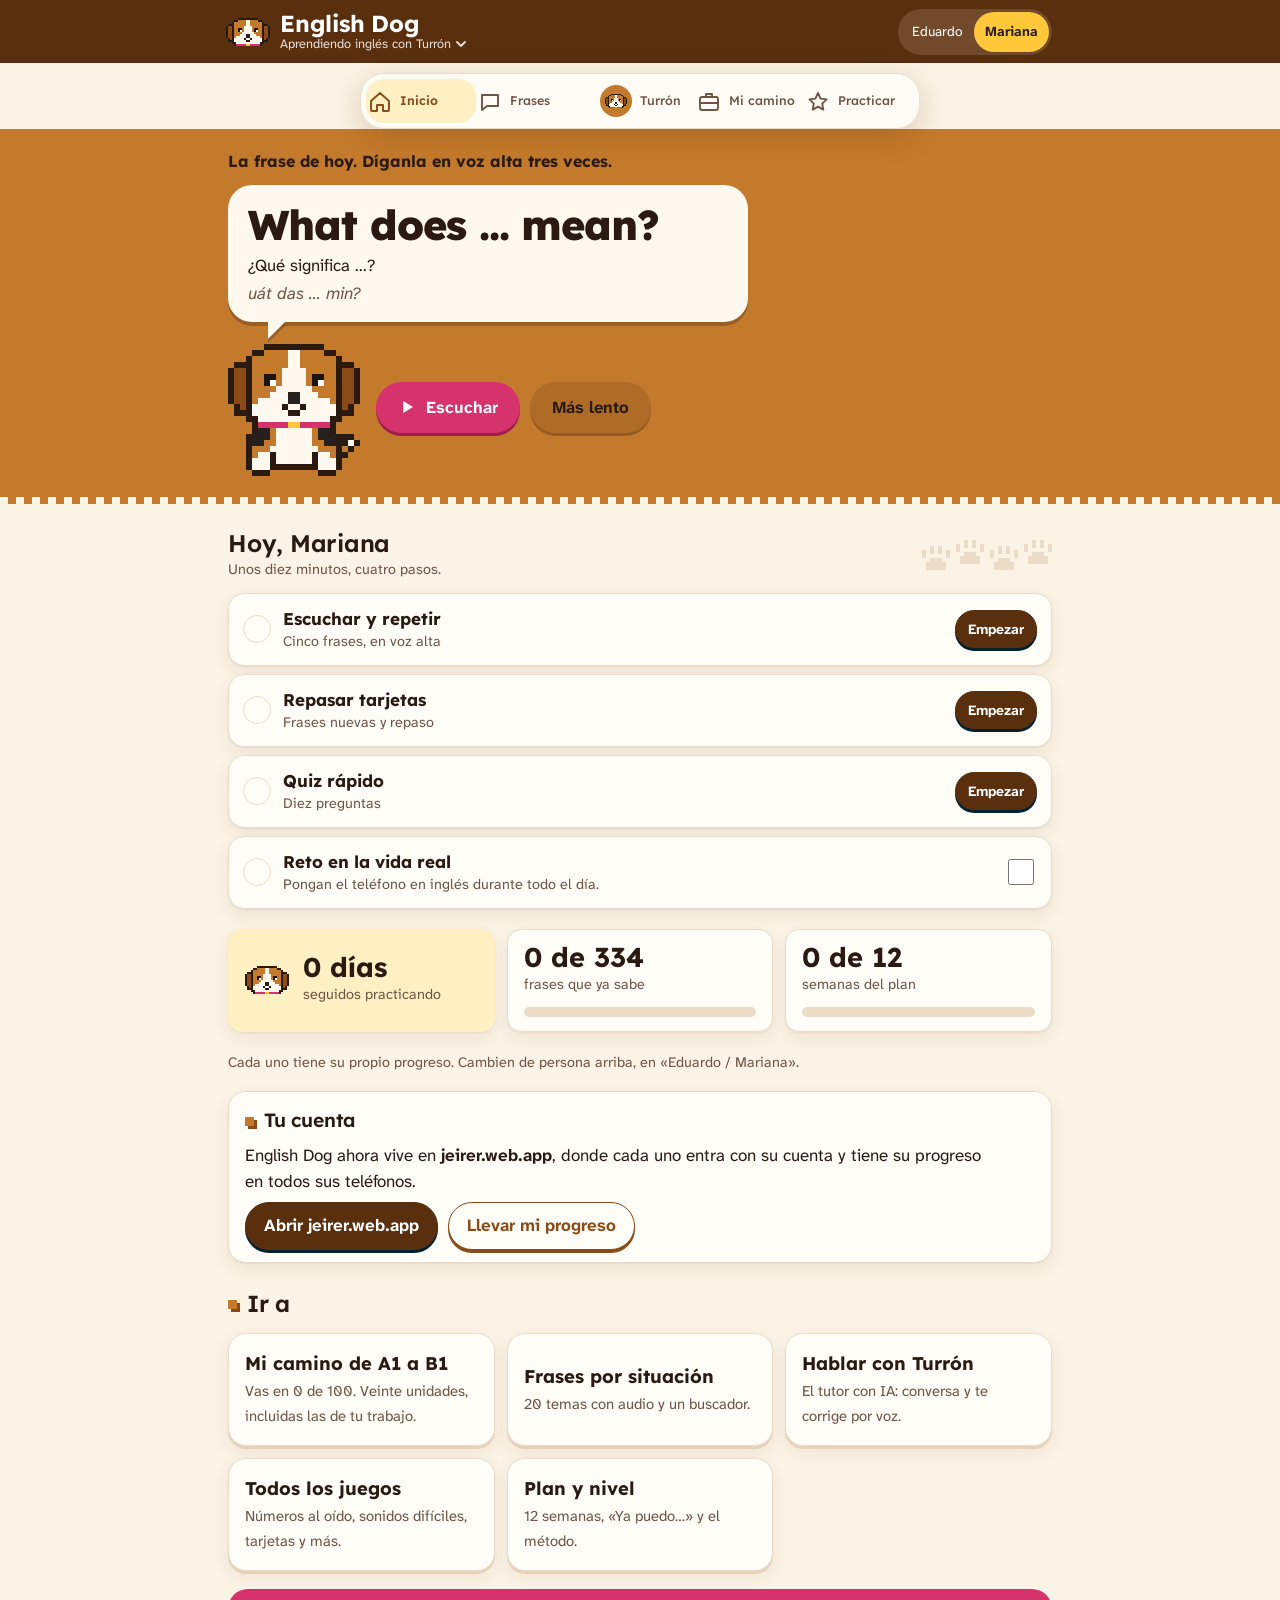
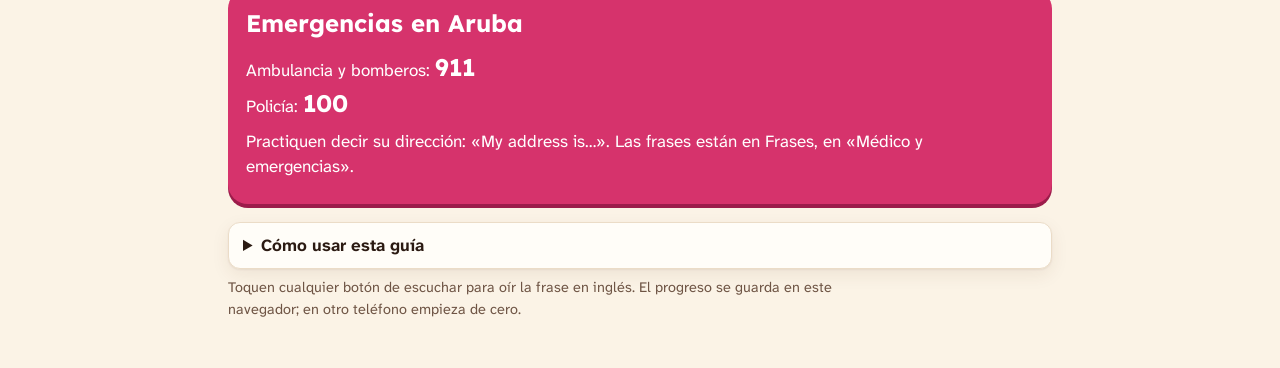
==== commit d903d82c: "Barra de PC corregida y tipografía nueva: Lexend en títulos, Atkinson Hyperlegible Next en el texto " ====
--- a/index.html
+++ b/index.html
@@ -151,7 +151,7 @@
     if(S.picking) return true;
     return !hasPet(); }
   function petCards(){ var A=app(), cur=A.pet(); return '<div class="gpets" role="group" aria-label="Mascotas">'+A.pets().map(function(p){
-      return '<button class="gpet'+(p.k===cur?' on':'')+'" data-sync="pet" data-k="'+p.k+'"><span class="gpdog" data-pet="'+p.k+'" aria-hidden="true">'+A.welcomeFrame(14,p.k)+'</span><b>'+esc(p.n)+'</b><small>'+esc(p.breed)+(p.age?' · '+p.age+' años':'')+'</small></button>'; }).join('')+'</div>'; }
+      return '<button class="gpet'+(p.k===cur?' on':'')+'" data-sync="pet" data-k="'+p.k+'"><span class="gpdog" data-pet="'+p.k+'" aria-hidden="true">'+A.welcomeFrame(14,p.k)+'</span><b>'+esc(p.n)+'</b></button>'; }).join('')+'</div>'; }
   var gateKey='', gateAnim=0, gateTick=0;
   function gateUpdate(){ var g=document.getElementById('gate'), need=needGate(), A=app();
     if(!need||!A){ if(g){ g.remove(); document.documentElement.classList.remove('gated'); } gateKey=''; clearInterval(gateAnim); gateAnim=0; return; }
@@ -204,13 +204,13 @@
 <meta name="color-scheme" content="light dark">
 <link rel="icon" href="data:image/svg+xml,%3Csvg viewBox='0 0 22 14' shape-rendering='crispEdges' xmlns='http://www.w3.org/2000/svg'%3E%3Crect x='6' y='0' width='10' height='1' fill='%232B1A12'/%3E%3Crect x='4' y='1' width='2' height='1' fill='%232B1A12'/%3E%3Crect x='6' y='1' width='4' height='1' fill='%23C47A2C'/%3E%3Crect x='10' y='1' width='2' height='1' fill='%23FFF8EE'/%3E%3Crect x='12' y='1' width='4' height='1' fill='%23C47A2C'/%3E%3Crect x='16' y='1' width='2' height='1' fill='%232B1A12'/%3E%3Crect x='3' y='2' width='1' height='1' fill='%232B1A12'/%3E%3Crect x='4' y='2' width='6' height='1' fill='%23C47A2C'/%3E%3Crect x='10' y='2' width='2' height='1' fill='%23FFF8EE'/%3E%3Crect x='12' y='2' width='6' height='1' fill='%23C47A2C'/%3E%3Crect x='18' y='2' width='1' height='1' fill='%232B1A12'/%3E%3Crect x='1' y='3' width='3' height='1' fill='%232B1A12'/%3E%3Crect x='4' y='3' width='6' height='1' fill='%23C47A2C'/%3E%3Crect x='10' y='3' width='2' height='1' fill='%23FFF8EE'/%3E%3Crect x='12' y='3' width='6' height='1' fill='%23C47A2C'/%3E%3Crect x='18' y='3' width='3' height='1' fill='%232B1A12'/%3E%3Crect x='0' y='4' width='1' height='1' fill='%232B1A12'/%3E%3Crect x='1' y='4' width='2' height='1' fill='%238A4B17'/%3E%3Crect x='3' y='4' width='1' height='1' fill='%232B1A12'/%3E%3Crect x='4' y='4' width='5' height='1' fill='%23C47A2C'/%3E%3Crect x='9' y='4' width='4' height='1' fill='%23FFF8EE'/%3E%3Crect x='13' y='4' width='5' height='1' fill='%23C47A2C'/%3E%3Crect x='18' y='4' width='1' height='1' fill='%232B1A12'/%3E%3Crect x='19' y='4' width='2' height='1' fill='%238A4B17'/%3E%3Crect x='21' y='4' width='1' height='1' fill='%232B1A12'/%3E%3Crect x='0' y='5' width='1' height='1' fill='%232B1A12'/%3E%3Crect x='1' y='5' width='2' height='1' fill='%238A4B17'/%3E%3Crect x='3' y='5' width='1' height='1' fill='%232B1A12'/%3E%3Crect x='4' y='5' width='2' height='1' fill='%23C47A2C'/%3E%3Crect x='6' y='5' width='2' height='1' fill='%231B1512'/%3E%3Crect x='8' y='5' width='1' height='1' fill='%23C47A2C'/%3E%3Crect x='9' y='5' width='4' height='1' fill='%23FFF8EE'/%3E%3Crect x='13' y='5' width='1' height='1' fill='%23C47A2C'/%3E%3Crect x='14' y='5' width='2' height='1' fill='%231B1512'/%3E%3Crect x='16' y='5' width='2' height='1' fill='%23C47A2C'/%3E%3Crect x='18' y='5' width='1' height='1' fill='%232B1A12'/%3E%3Crect x='19' y='5' width='2' height='1' fill='%238A4B17'/%3E%3Crect x='21' y='5' width='1' height='1' fill='%232B1A12'/%3E%3Crect x='0' y='6' width='1' height='1' fill='%232B1A12'/%3E%3Crect x='1' y='6' width='2' height='1' fill='%238A4B17'/%3E%3Crect x='3' y='6' width='1' height='1' fill='%232B1A12'/%3E%3Crect x='4' y='6' width='2' height='1' fill='%23C47A2C'/%3E%3Crect x='6' y='6' width='1' height='1' fill='%231B1512'/%3E%3Crect x='7' y='6' width='1' height='1' fill='%23FFFFFF'/%3E%3Crect x='8' y='6' width='1' height='1' fill='%23C47A2C'/%3E%3Crect x='9' y='6' width='4' height='1' fill='%23FFF8EE'/%3E%3Crect x='13' y='6' width='1' height='1' fill='%23C47A2C'/%3E%3Crect x='14' y='6' width='1' height='1' fill='%231B1512'/%3E%3Crect x='15' y='6' width='1' height='1' fill='%23FFFFFF'/%3E%3Crect x='16' y='6' width='2' height='1' fill='%23C47A2C'/%3E%3Crect x='18' y='6' width='1' height='1' fill='%232B1A12'/%3E%3Crect x='19' y='6' width='2' height='1' fill='%238A4B17'/%3E%3Crect x='21' y='6' width='1' height='1' fill='%232B1A12'/%3E%3Crect x='0' y='7' width='1' height='1' fill='%232B1A12'/%3E%3Crect x='1' y='7' width='2' height='1' fill='%238A4B17'/%3E%3Crect x='3' y='7' width='1' height='1' fill='%232B1A12'/%3E%3Crect x='4' y='7' width='4' height='1' fill='%23C47A2C'/%3E%3Crect x='8' y='7' width='6' height='1' fill='%23FFF8EE'/%3E%3Crect x='14' y='7' width='4' height='1' fill='%23C47A2C'/%3E%3Crect x='18' y='7' width='1' height='1' fill='%232B1A12'/%3E%3Crect x='19' y='7' width='2' height='1' fill='%238A4B17'/%3E%3Crect x='21' y='7' width='1' height='1' fill='%232B1A12'/%3E%3Crect x='0' y='8' width='1' height='1' fill='%232B1A12'/%3E%3Crect x='1' y='8' width='2' height='1' fill='%238A4B17'/%3E%3Crect x='3' y='8' width='1' height='1' fill='%232B1A12'/%3E%3Crect x='4' y='8' width='3' height='1' fill='%23C47A2C'/%3E%3Crect x='7' y='8' width='3' height='1' fill='%23FFF8EE'/%3E%3Crect x='10' y='8' width='2' height='1' fill='%2326211F'/%3E%3Crect x='12' y='8' width='3' height='1' fill='%23FFF8EE'/%3E%3Crect x='15' y='8' width='3' height='1' fill='%23C47A2C'/%3E%3Crect x='18' y='8' width='1' height='1' fill='%232B1A12'/%3E%3Crect x='19' y='8' width='2' height='1' fill='%238A4B17'/%3E%3Crect x='21' y='8' width='1' height='1' fill='%232B1A12'/%3E%3Crect x='0' y='9' width='1' height='1' fill='%232B1A12'/%3E%3Crect x='1' y='9' width='2' height='1' fill='%238A4B17'/%3E%3Crect x='3' y='9' width='1' height='1' fill='%232B1A12'/%3E%3Crect x='4' y='9' width='1' height='1' fill='%23C47A2C'/%3E%3Crect x='5' y='9' width='5' height='1' fill='%23FFF8EE'/%3E%3Crect x='10' y='9' width='2' height='1' fill='%2326211F'/%3E%3Crect x='12' y='9' width='5' height='1' fill='%23FFF8EE'/%3E%3Crect x='17' y='9' width='1' height='1' fill='%23C47A2C'/%3E%3Crect x='18' y='9' width='1' height='1' fill='%232B1A12'/%3E%3Crect x='19' y='9' width='2' height='1' fill='%238A4B17'/%3E%3Crect x='21' y='9' width='1' height='1' fill='%232B1A12'/%3E%3Crect x='1' y='10' width='1' height='1' fill='%232B1A12'/%3E%3Crect x='2' y='10' width='1' height='1' fill='%238A4B17'/%3E%3Crect x='3' y='10' width='1' height='1' fill='%232B1A12'/%3E%3Crect x='4' y='10' width='5' height='1' fill='%23FFF8EE'/%3E%3Crect x='9' y='10' width='1' height='1' fill='%232B1A12'/%3E%3Crect x='10' y='10' width='2' height='1' fill='%23FFF8EE'/%3E%3Crect x='12' y='10' width='1' height='1' fill='%232B1A12'/%3E%3Crect x='13' y='10' width='5' height='1' fill='%23FFF8EE'/%3E%3Crect x='18' y='10' width='1' height='1' fill='%232B1A12'/%3E%3Crect x='19' y='10' width='1' height='1' fill='%238A4B17'/%3E%3Crect x='20' y='10' width='1' height='1' fill='%232B1A12'/%3E%3Crect x='1' y='11' width='3' height='1' fill='%232B1A12'/%3E%3Crect x='4' y='11' width='6' height='1' fill='%23FFF8EE'/%3E%3Crect x='10' y='11' width='2' height='1' fill='%232B1A12'/%3E%3Crect x='12' y='11' width='6' height='1' fill='%23FFF8EE'/%3E%3Crect x='18' y='11' width='3' height='1' fill='%232B1A12'/%3E%3Crect x='3' y='12' width='2' height='1' fill='%232B1A12'/%3E%3Crect x='5' y='12' width='12' height='1' fill='%23FFF8EE'/%3E%3Crect x='17' y='12' width='2' height='1' fill='%232B1A12'/%3E%3Crect x='4' y='13' width='1' height='1' fill='%232B1A12'/%3E%3Crect x='5' y='13' width='5' height='1' fill='%23D6336C'/%3E%3Crect x='10' y='13' width='2' height='1' fill='%23FFC83A'/%3E%3Crect x='12' y='13' width='5' height='1' fill='%23D6336C'/%3E%3Crect x='17' y='13' width='1' height='1' fill='%232B1A12'/%3E%3C/svg%3E">
 <link rel="preconnect" href="https://fonts.googleapis.com">
-<link href="https://fonts.googleapis.com/css2?family=Pixelify+Sans:wght@500;700&family=Atkinson+Hyperlegible:ital,wght@0,400;0,700;1,400&display=swap" rel="stylesheet">
+<link href="https://fonts.googleapis.com/css2?family=Lexend:wght@500;600;700&family=Atkinson+Hyperlegible+Next:ital,wght@0,400;0,700;1,400&display=swap" rel="stylesheet">
 <style>
 :root{
   --foam:#F1F9F8; --paper:#FFFFFF; --ink:#0F2F3A; --soft:#5C7680; --line:#D3E6E6;
   --lagoon:#0B8A99; --deep:#0A4D63; --flamingo:#E4487A; --sun:#FFC83A; --aloe:#2F8F5B;
   --lagoon-t:#DDF2F3; --flamingo-t:#FCE4EC; --sun-t:#FFF3CF; --aloe-t:#DFF2E6;
-  --display:"Bricolage Grotesque",system-ui,sans-serif; --body:"Atkinson Hyperlegible",system-ui,sans-serif;
+  --display:"Bricolage Grotesque",system-ui,sans-serif; --body:"Atkinson Hyperlegible Next","Atkinson Hyperlegible",system-ui,sans-serif;
 }
 *{box-sizing:border-box}
 html{scroll-behavior:smooth}
@@ -545,7 +545,7 @@
   --lagoon-t:#DCEFF0; --flamingo-t:#FBE3EB; --sun-t:#FFF0C4; --aloe-t:#E0F0E3;
   --ok-text:#1F7A49; --bad-text:#B8285C; --shade:#E6D3BA; --paw:#C47A2C;
   --shadow:0 1px 2px rgba(90,47,14,.07),0 6px 18px rgba(90,47,14,.08); --bar-shadow:0 8px 28px rgba(90,47,14,.2);
-  --display:"Atkinson Hyperlegible",system-ui,sans-serif; --pixel:"Pixelify Sans","Atkinson Hyperlegible",system-ui,sans-serif;
+  --display:"Lexend",system-ui,sans-serif; --pixel:"Lexend",system-ui,sans-serif;
 }
 @media (prefers-color-scheme:dark){:root{
   --foam:#1C120C; --paper:#2A1C14; --ink:#FFF1DF; --soft:#CDB49C; --line:#47321F;
@@ -569,10 +569,16 @@
 input,textarea{caret-color:var(--flamingo)}
 html{scrollbar-color:var(--line) transparent}
 
-/* tipografía: píxel para la marca y los títulos, Atkinson para leer */
-h1,.brand,.stat b{font-family:var(--pixel)}
-h1{font-weight:700;letter-spacing:0;font-size:clamp(1.9rem,7vw,2.7rem);line-height:1.08;text-wrap:balance}
-h2,h3{font-family:var(--display)}
+/* tipografía: Lexend (hecha para leer con facilidad) en la marca y los títulos; Atkinson Hyperlegible Next en el texto.
+   El píxel queda solo en los perros. */
+h1,.brand,.stat b{font-family:var(--display)}
+h1{font-weight:700;letter-spacing:-.02em;font-size:clamp(1.8rem,6.4vw,2.5rem);line-height:1.1;text-wrap:balance}
+h2,h3{font-family:var(--display);font-weight:600;letter-spacing:-.01em;text-wrap:balance}
+.brand{font-weight:700;letter-spacing:-.01em}
+.brand small{font-family:var(--body);font-weight:400;letter-spacing:0}
+.tabs button{font-family:var(--display);font-weight:500;letter-spacing:0}
+.tabs button[aria-current=page]{font-weight:600}
+.stat b,.score b,.unit .un{font-variant-numeric:tabular-nums}
 h2::before{width:9px;height:9px;border-radius:0;background:var(--caramel);box-shadow:3px 3px 0 var(--cocoa)}
 h2.part::before{background:var(--flamingo);box-shadow:3px 3px 0 #8F1F47}
 .stat b{font-weight:700;letter-spacing:0}
@@ -589,7 +595,9 @@
 button.brand{border:0;background:none;color:inherit;padding:4px 6px 4px 0;margin-left:-2px;text-align:left;border-radius:12px;min-height:44px;cursor:pointer}
 button.brand{flex:1;min-width:0}
 button.brand>span{min-width:0}
-button.brand small{overflow:hidden;text-overflow:ellipsis}
+button.brand>span{white-space:nowrap;overflow:hidden;text-overflow:ellipsis}
+button.brand small{overflow:hidden;text-overflow:ellipsis;white-space:nowrap}
+@media (max-width:420px){button.brand{font-size:1.15rem}button.brand>span{white-space:normal}button.brand small{font-size:.74rem;white-space:normal;line-height:1.2}}
 .top .wrap{gap:8px}.who{flex:none}
 @media (max-width:360px){.who button{padding:6px 8px;font-size:.8rem}}
 button.brand:active{transform:translateY(1px)}
@@ -734,7 +742,6 @@
 .gpet{display:flex;flex-direction:column;align-items:center;gap:2px;border:2px solid transparent;border-radius:18px;background:var(--paper);color:var(--ink);padding:10px 4px 12px;box-shadow:0 4px 0 rgba(43,26,18,.25);min-height:44px}
 .gpet.on{border-color:var(--sea)}
 .gpet b{font-family:var(--pixel);font-size:1.25rem}
-.gpet small{font-size:.8rem;color:var(--soft);text-align:center;line-height:1.2}
 .gpdog{display:block;width:72px;height:98px}
 .gpdog svg{display:block;width:100%;height:100%;stroke:none}
 .gpick .slow{color:var(--hero-ink)}
@@ -788,7 +795,9 @@
 
 @media (min-width:760px){
   .tabs .tcenter{justify-content:center}
-  .tdog{width:32px;height:32px;margin:0;border-width:0;box-shadow:none}
+  .tdog,.tabs .tcenter .tdog{width:32px;height:32px;margin:0;border-width:0;box-shadow:none}
+  .tcenter[aria-current=page] .tdog{box-shadow:none}
+  .tabs .tcenter{flex-direction:row;gap:8px;align-items:center;padding-top:6px;padding-bottom:6px}
   .tabs{top:calc(10px + env(safe-area-inset-top,0px))}
   .tdog svg{width:22px;height:14px;margin:0}
   .hdog{width:132px;height:132px}
@@ -1476,7 +1485,7 @@
 var ppAnim=0, ppBack=null;
 function openPicker(){ closePicker(); ppBack=document.activeElement; var el=document.createElement('div'); el.id='petpick'; el.setAttribute('role','dialog'); el.setAttribute('aria-modal','true'); el.setAttribute('aria-labelledby','ppT');
   el.innerHTML='<div class="pp-in"><h2 id="ppT">¿Con cuál mascota quieres aprender?</h2><div class="gpets">'+Object.keys(DOG.pets).map(function(k,i){ var p=DOG.pets[k];
-      return '<button class="gpet'+(k===PET.k?' on':'')+'" data-pk="'+k+'" aria-pressed="'+(k===PET.k)+'"><span class="gpdog" data-pet="'+k+'" aria-hidden="true">'+window.TURRON_APP.welcomeFrame(14+i*7,k)+'</span><b>'+esc(p.n)+'</b><small>'+esc(p.breed)+(p.age?' · '+p.age+' años':'')+'</small></button>'; }).join('')+
+      return '<button class="gpet'+(k===PET.k?' on':'')+'" data-pk="'+k+'" aria-pressed="'+(k===PET.k)+'"><span class="gpdog" data-pet="'+k+'" aria-hidden="true">'+window.TURRON_APP.welcomeFrame(14+i*7,k)+'</span><b>'+esc(p.n)+'</b></button>'; }).join('')+
     '</div><button class="btn" id="ppClose">Cerrar</button></div>';
   document.body.appendChild(el); document.documentElement.classList.add('picking');
   var on=el.querySelector('.gpet.on')||el.querySelector('.gpet'); try{ on.focus({preventScroll:true}); }catch(e){}
